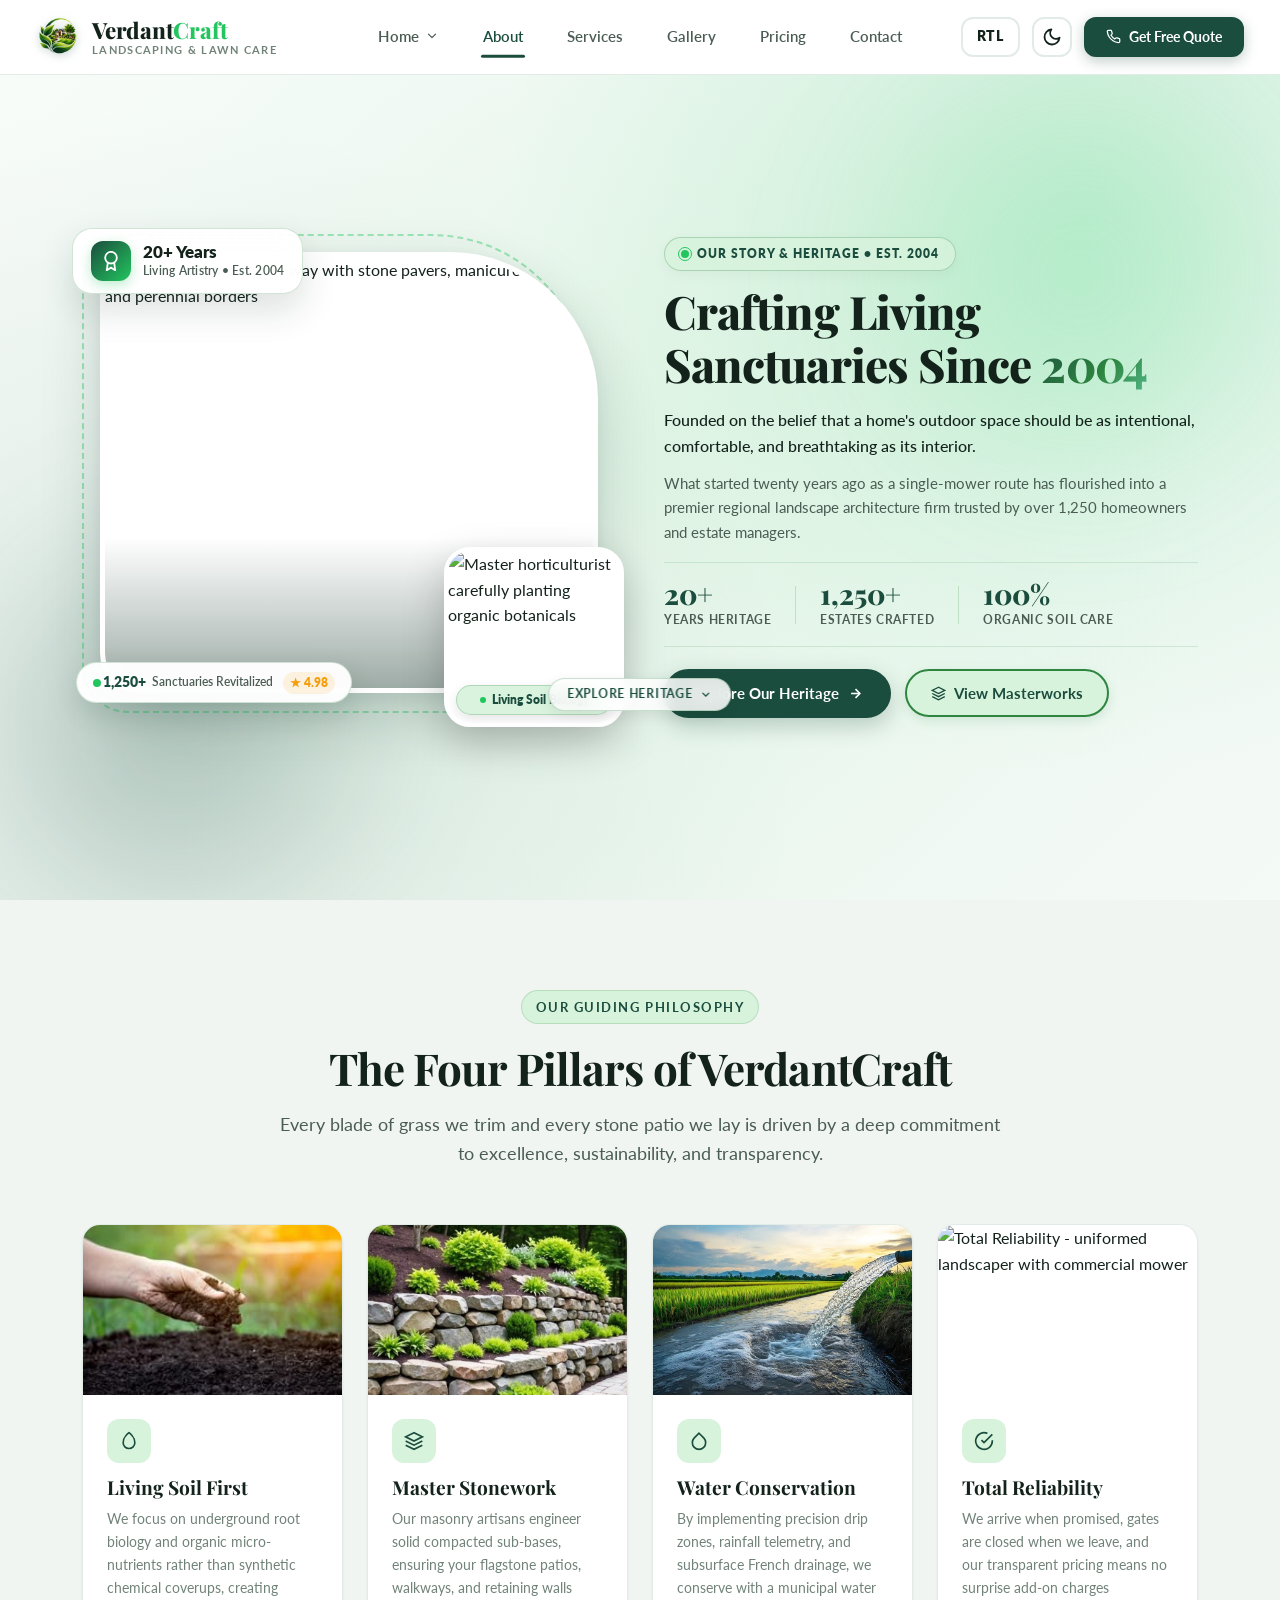
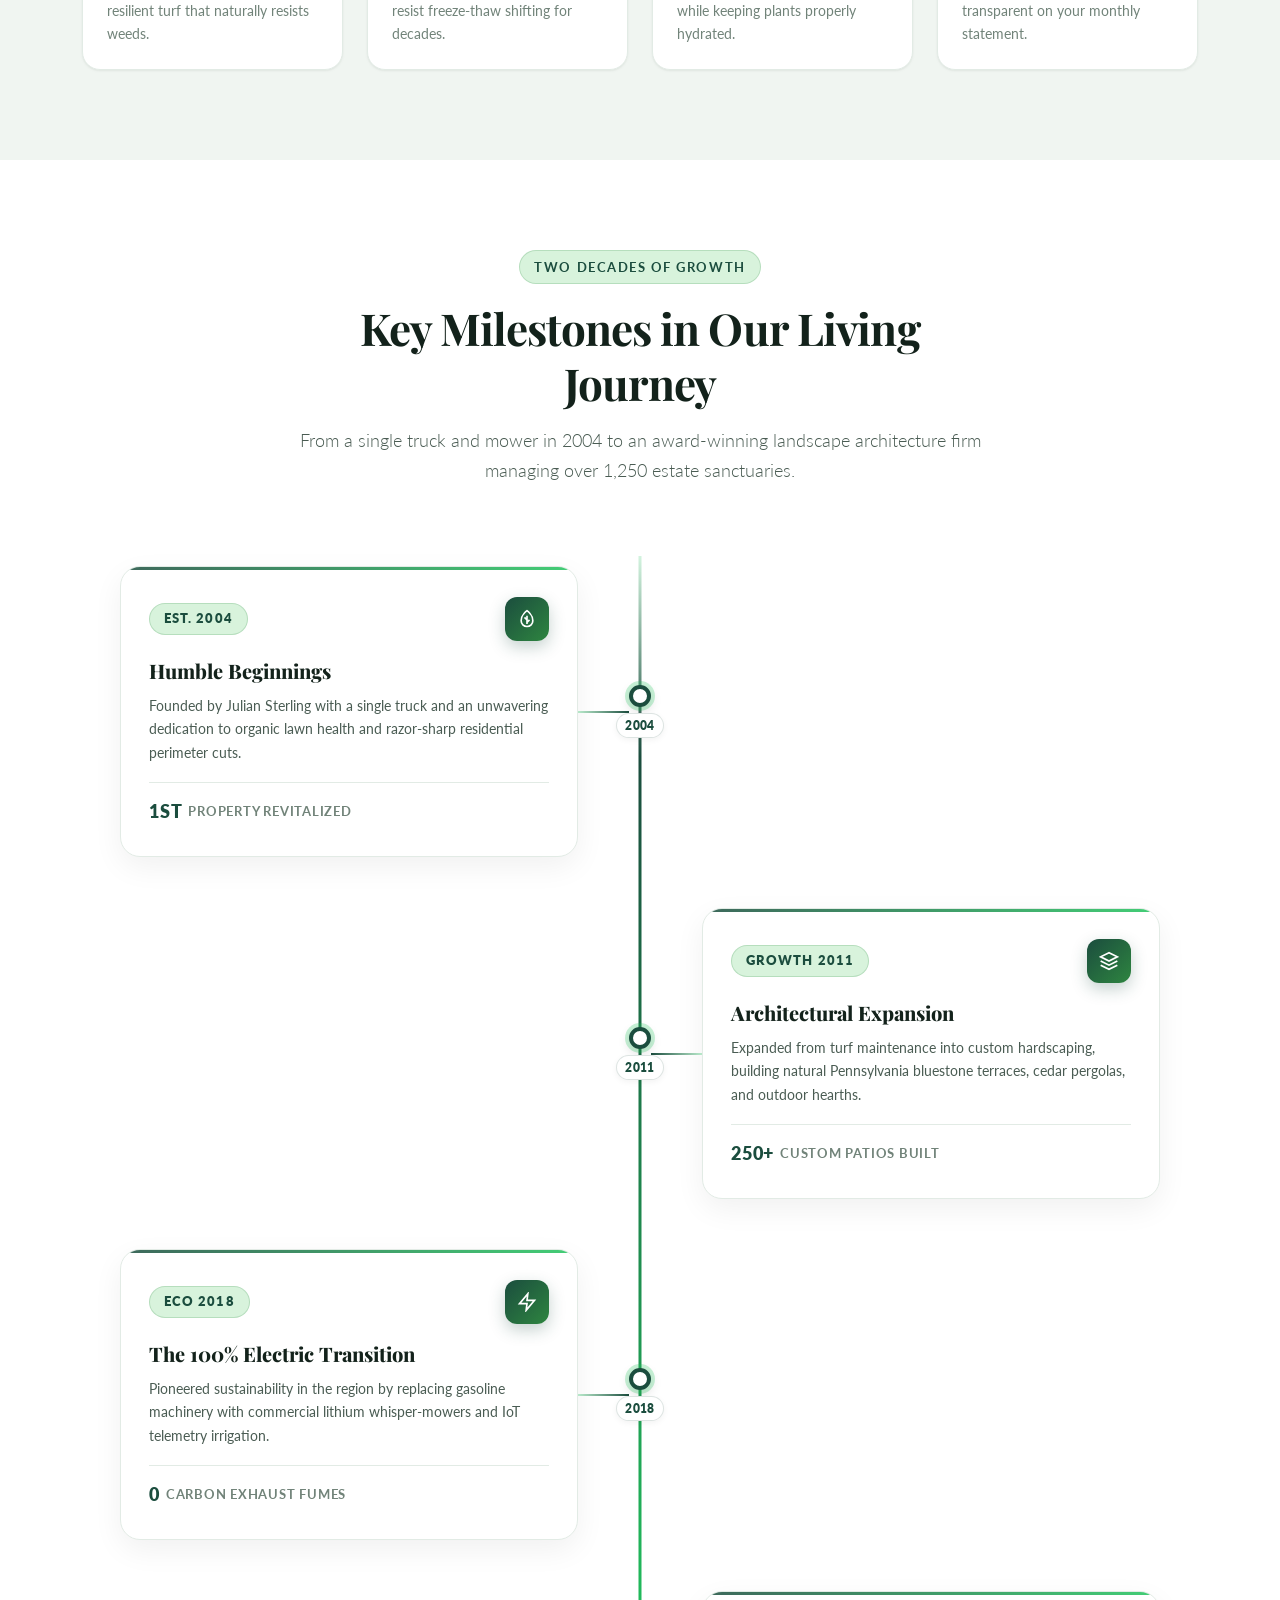
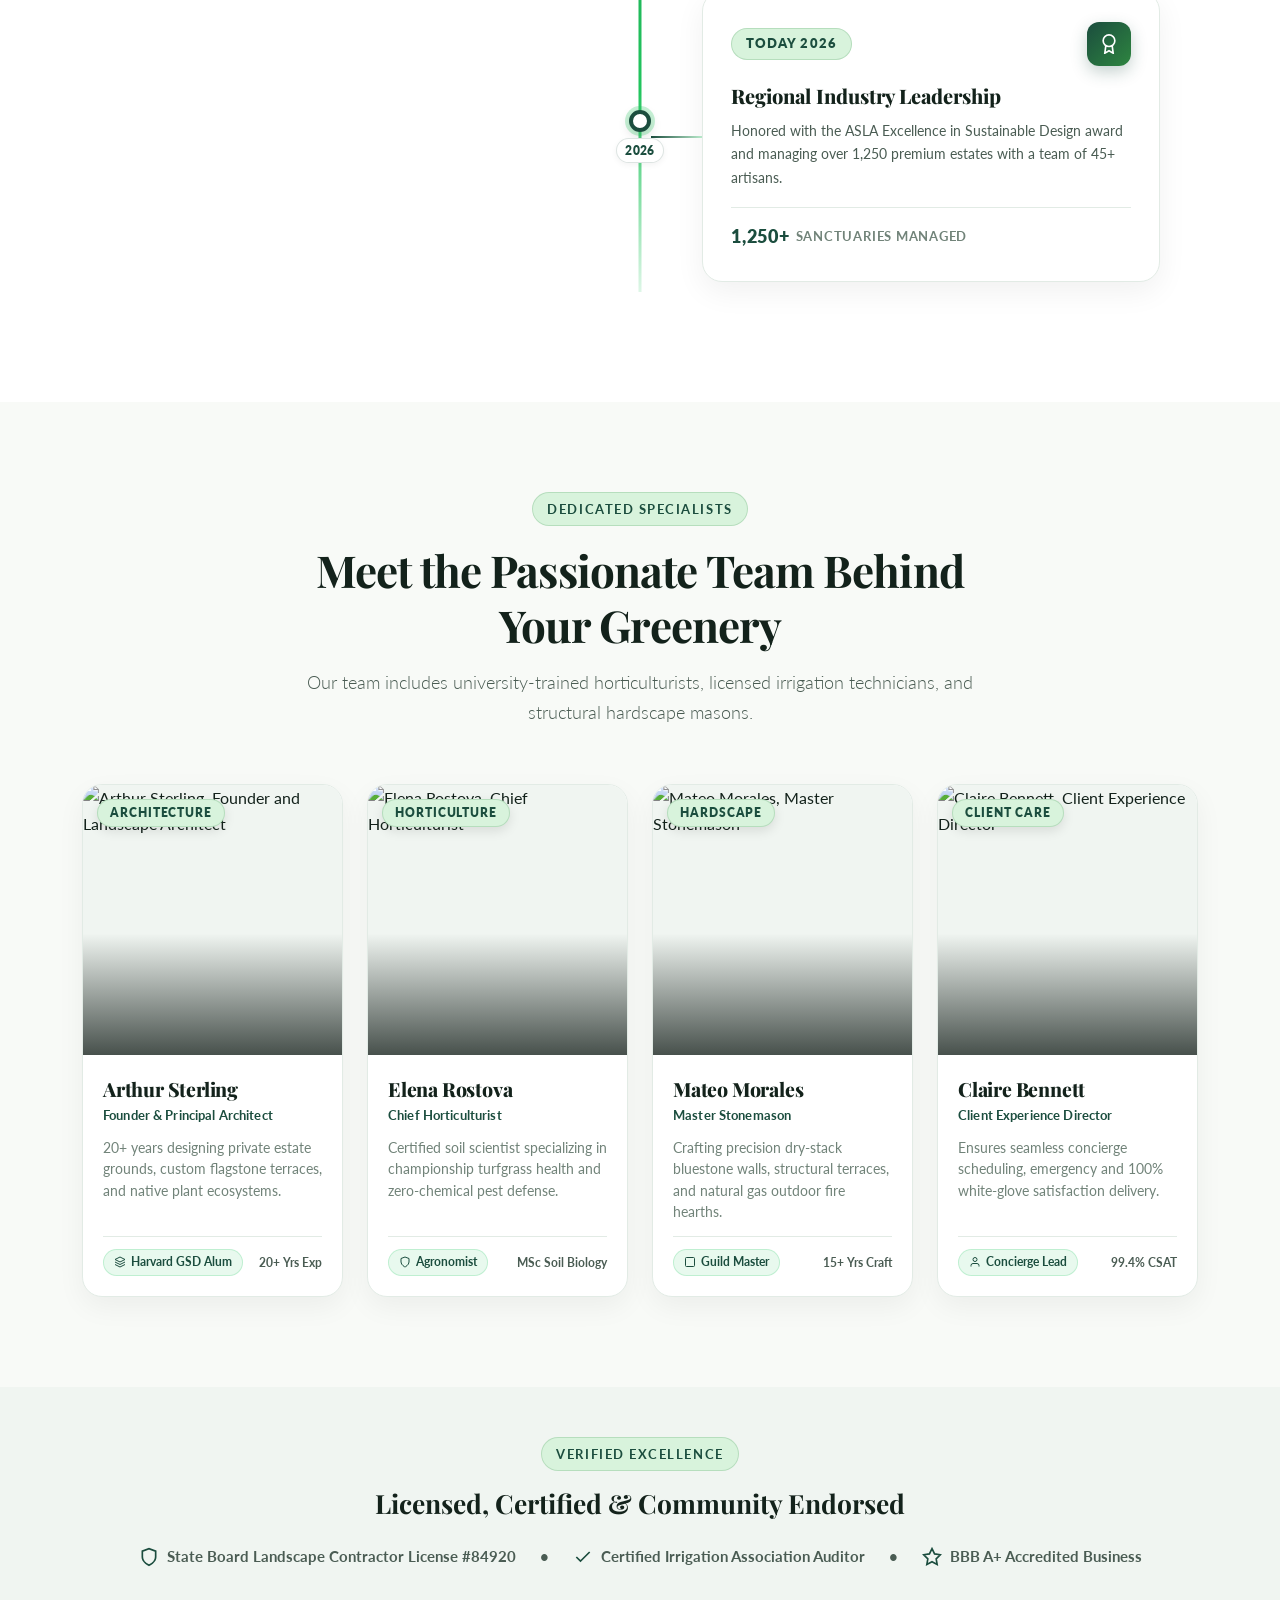
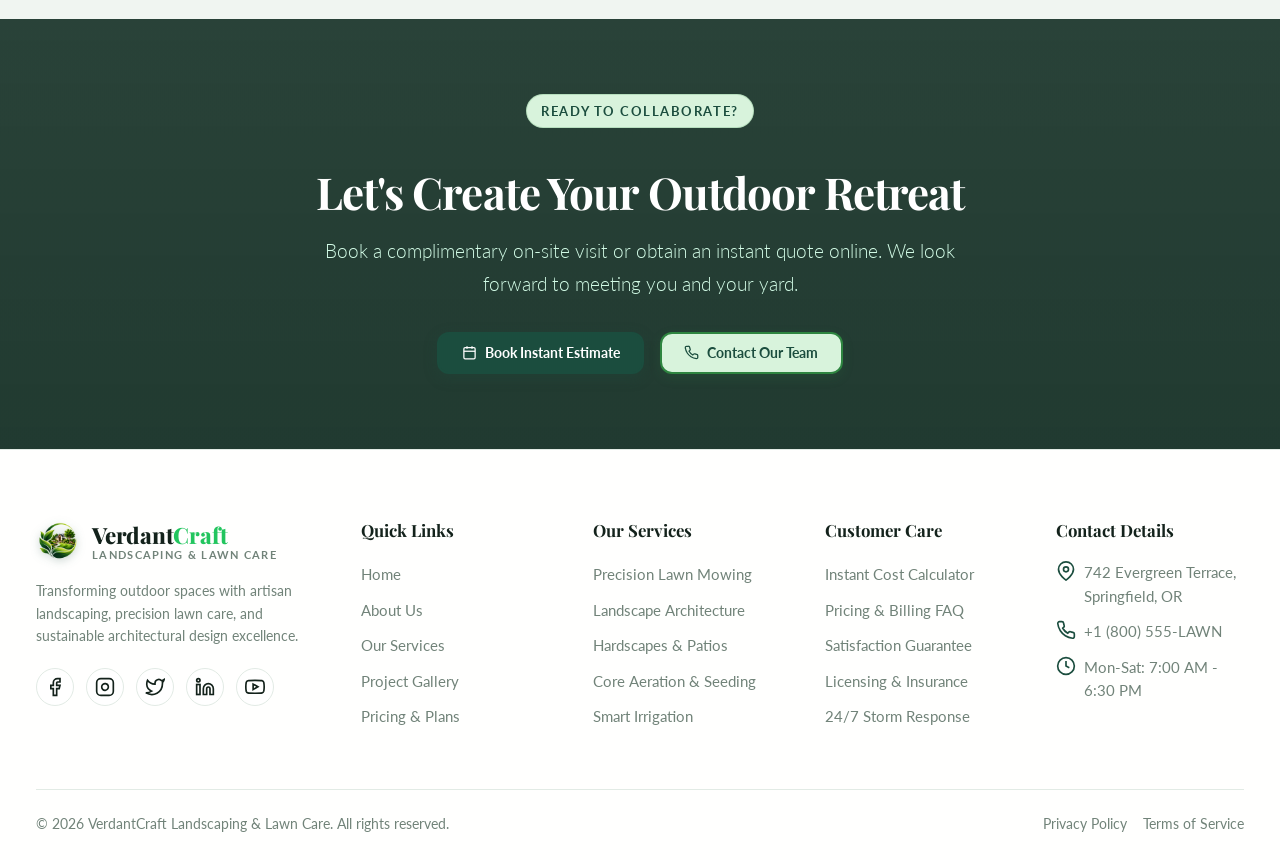
==== about.html @ 6d6b223c "Initial Garden Landscaping & Lawn Care Service website" ====
﻿<!doctype html>
<html lang="en" dir="ltr" data-theme="light">
<head>
  <meta charset="utf-8">
  <meta name="viewport" content="width=device-width, initial-scale=1">
  <title>About Us | VerdantCraft Landscaping &amp; Lawn Care</title>
  <meta name="description" content="Discover the story, certified horticulturists, eco-friendly philosophy, and craftsmanship behind VerdantCraft Landscaping & Lawn Care.">
  <meta name="color-scheme" content="light dark">

  <link rel="icon" href="favicon.ico" sizes="any">
  <link rel="icon" href="favicon.svg" type="image/svg+xml">
  <link rel="icon" type="image/png" sizes="16x16" href="favicon-16x16.png">
  <link rel="icon" type="image/png" sizes="32x32" href="favicon-32x32.png">
  <link rel="icon" type="image/png" sizes="48x48" href="favicon-48x48.png">
  <link rel="apple-touch-icon" href="apple-touch-icon.png">

  <link rel="preconnect" href="https://fonts.googleapis.com">
  <link rel="preconnect" href="https://fonts.gstatic.com" crossorigin>
  <link href="https://fonts.googleapis.com/css2?family=Lato:ital,wght@0,300;0,400;0,700;0,900;1,300;1,400;1,700&family=Playfair+Display:ital,wght@0,500;0,600;0,700;0,800;1,400;1,600&display=swap" rel="stylesheet">

  <link rel="stylesheet" href="bootstrap.min.css">
  <link rel="stylesheet" href="theme.css">
  <link rel="stylesheet" href="style.css">
  <link rel="stylesheet" href="about.css">
  <link rel="stylesheet" href="responsive.css">
  <link rel="stylesheet" href="animations.css">

  <script src="config.js"></script>
  <script src="theme.js"></script>
  <script src="validation.js" defer></script>
  <script src="main.js" defer></script>
</head>
<body data-page="about.html">
  <a class="skip-link" href="#main">Skip to main content</a>

  <header class="site-header">
    <div class="container header-row">
      <a class="brand" href="index.html" aria-label="VerdantCraft Home">
        <div class="brand-logo-badge">
          <img src="logo-light.png" alt="VerdantCraft Logo" class="brand-logo-img theme-logo-light">
          <img src="logo-dark.png" alt="VerdantCraft Logo" class="brand-logo-img theme-logo-dark">
        </div>
        <div>
          <span class="brand-name">Verdant<span>Craft</span></span>
          <span class="brand-sub">LANDSCAPING &amp; LAWN CARE</span>
        </div>
      </a>

      <nav class="site-nav" id="main-nav" aria-label="Main Navigation">
        <div class="nav-item-dropdown">
          <a href="index.html" class="nav-link nav-dropdown-toggle" aria-haspopup="true" aria-expanded="false">
            <span>Home</span>
            <svg class="dropdown-chevron" viewBox="0 0 24 24" fill="none" stroke="currentColor" stroke-width="2.2" stroke-linecap="round" stroke-linejoin="round" aria-hidden="true"><polyline points="6 9 12 15 18 9"/></svg>
          </a>
          <div class="dropdown-menu-custom" role="menu">
            <a href="index.html" class="dropdown-item-custom" role="menuitem">
              <span class="dropdown-item-title">Home 1</span>
              <span class="dropdown-item-desc">Living Sanctuary (Residential)</span>
            </a>
            <a href="index-2.html" class="dropdown-item-custom" role="menuitem">
              <span class="dropdown-item-title">Home 2</span>
              <span class="dropdown-item-desc">Architectural Estates &amp; Commercial</span>
            </a>
          </div>
        </div>
        <a href="about.html" class="nav-link active">About</a>
        <a href="services.html" class="nav-link">Services</a>
        <a href="gallery.html" class="nav-link">Gallery</a>
        <a href="pricing.html" class="nav-link">Pricing</a>
        <a href="contact.html" class="nav-link">Contact</a>
      </nav>

      <div class="header-actions">
        <button type="button" class="dir-btn direction-control" title="Click to change to RTL" aria-label="Toggle text direction">
          <span class="dir-text">RTL</span>
        </button>

        <button type="button" class="icon-btn theme-control" title="Switch theme" aria-label="Toggle dark mode">
          <svg class="nav-icon" viewBox="0 0 24 24" fill="none" stroke="currentColor" stroke-width="1.8">
            <circle cx="12" cy="12" r="4"/>
          </svg>
        </button>

        <a href="contact.html#contact-form-section" class="btn btn-primary d-none d-sm-inline-flex">
          <svg class="icon" viewBox="0 0 24 24" fill="none" stroke="currentColor" stroke-width="2"><path d="M22 16.92v3a2 2 0 0 1-2.18 2 19.79 19.79 0 0 1-8.63-3.07 19.5 19.5 0 0 1-6-6 19.79 19.79 0 0 1-3.07-8.67A2 2 0 0 1 4.11 2h3a2 2 0 0 1 2 1.72 12.84 12.84 0 0 0 .7 2.81 2 2 0 0 1-.45 2.11L8.09 9.91a16 16 0 0 0 6 6l1.27-1.27a2 2 0 0 1 2.11-.45 12.84 12.84 0 0 0 2.81.7A2 2 0 0 1 22 16.92z"/></svg>
          <span>Get Free Quote</span>
        </a>

        <button type="button" class="menu-toggle" aria-label="Toggle navigation menu" aria-expanded="false">
          <svg class="nav-icon" viewBox="0 0 24 24" fill="none" stroke="currentColor" stroke-width="2.8" stroke-linecap="round"><line x1="3" y1="12" x2="21" y2="12"/><line x1="3" y1="6" x2="21" y2="6"/><line x1="3" y1="18" x2="21" y2="18"/></svg>
        </button>
      </div>
    </div>
  </header>

  <main id="main">

    <section class="about-hero" aria-label="About VerdantCraft Heritage">

      <div class="about-hero-glow-1"></div>
      <div class="about-hero-glow-2"></div>

      <div class="container position-relative">
        <div class="row align-items-center g-5">

          <div class="col-lg-6" data-reveal="left">
            <div class="about-hero-visual">

              <div class="about-hero-backdrop"></div>

              <div class="about-hero-main-frame">
                <img src="https://images.unsplash.com/photo-1585320806297-9794b3e4eeae?auto=format&fit=crop&w=1200&q=85"
                     alt="Lush estate garden pathway with stone pavers, manicured hedges, and perennial borders"
                     class="about-hero-img-main"
                     loading="eager">
                <div class="about-hero-img-overlay"></div>
                <div class="about-hero-shimmer"></div>
              </div>

              <div class="about-hero-sub-frame floating-badge">
                <img src="https://images.unsplash.com/photo-1416879595882-3373a0480b5b?auto=format&fit=crop&w=600&q=85"
                     alt="Master horticulturist carefully planting organic botanicals"
                     class="about-hero-img-sub"
                     loading="lazy">
                <div class="about-hero-sub-tag">
                  <span class="sub-tag-pulse"></span>
                  <span>Living Soil Biology</span>
                </div>
              </div>

              <div class="about-hero-exp-card">
                <div class="exp-card-icon">
                  <svg class="icon" viewBox="0 0 24 24" fill="none" stroke="currentColor" stroke-width="2.2"><circle cx="12" cy="8" r="7"/><polyline points="8.21 13.89 7 23 12 20 17 23 15.79 13.88"/></svg>
                </div>
                <div class="exp-card-info">
                  <strong class="exp-card-title">20+ Years</strong>
                  <span class="exp-card-subtitle">Living Artistry &bull; Est. 2004</span>
                </div>
              </div>

              <div class="about-hero-stat-chip">
                <div class="pulse-indicator"></div>
                <div class="stat-chip-content">
                  <span class="stat-chip-bold">1,250+</span>
                  <span class="stat-chip-label">Sanctuaries Revitalized</span>
                </div>
                <span class="stat-chip-rating">&#9733; 4.98</span>
              </div>
            </div>
          </div>

          <div class="col-lg-6" data-reveal="right">
            <div class="about-hero-content">

              <div class="about-hero-eyebrow-pill">
                <span class="eyebrow-pulse-dot"></span>
                <span>Our Story &amp; Heritage &bull; Est. 2004</span>
              </div>

              <h1>Crafting Living Sanctuaries Since <span class="text-gradient">2004</span></h1>

              <p class="lead">
                Founded on the belief that a home's outdoor space should be as intentional, comfortable, and breathtaking as its interior.
              </p>

              <p class="about-hero-body-text">
                What started twenty years ago as a single-mower route has flourished into a premier regional landscape architecture firm trusted by over 1,250 homeowners and estate managers.
              </p>

              <div class="about-metrics-row">
                <div class="about-metric-item">
                  <span class="about-metric-number">20+</span>
                  <span class="about-metric-label">Years Heritage</span>
                </div>
                <div class="about-metric-divider"></div>
                <div class="about-metric-item">
                  <span class="about-metric-number">1,250+</span>
                  <span class="about-metric-label">Estates Crafted</span>
                </div>
                <div class="about-metric-divider"></div>
                <div class="about-metric-item">
                  <span class="about-metric-number">100%</span>
                  <span class="about-metric-label">Organic Soil Care</span>
                </div>
              </div>

              <div class="about-hero-actions">
                <a href="#our-philosophy" class="btn btn-primary btn-hero-explore">
                  <span>Explore Our Heritage</span>
                  <svg class="icon" viewBox="0 0 24 24" fill="none" stroke="currentColor" stroke-width="2.5"><line x1="5" y1="12" x2="19" y2="12"/><polyline points="12 5 19 12 12 19"/></svg>
                </a>
                <a href="gallery.html" class="btn btn-secondary btn-hero-portfolio">
                  <svg class="icon" viewBox="0 0 24 24" fill="none" stroke="currentColor" stroke-width="2.2"><polygon points="12 2 2 7 12 12 22 7 12 2"/><polyline points="2 17 12 22 22 17"/><polyline points="2 12 12 17 22 12"/></svg>
                  <span>View Masterworks</span>
                </a>
              </div>
            </div>
          </div>
        </div>

        <a href="#our-philosophy" class="about-hero-scroll-pill" aria-label="Scroll down to explore VerdantCraft Guiding Philosophy">
          <span>Explore Heritage</span>
          <svg class="scroll-arrow-icon" viewBox="0 0 24 24" fill="none" stroke="currentColor" stroke-width="2.5"><polyline points="6 9 12 15 18 9"/></svg>
        </a>
      </div>
    </section>

    <section class="section section-muted" id="our-philosophy" aria-label="Our Core Principles">
      <div class="container">
        <div class="section-header" data-reveal>
          <span class="eyebrow">Our Guiding Philosophy</span>
          <h2>The Four Pillars of VerdantCraft</h2>
          <p>Every blade of grass we trim and every stone patio we lay is driven by a deep commitment to excellence, sustainability, and transparency.</p>
        </div>

        <div class="row g-4">
          <div class="col-md-6 col-lg-3" data-reveal>
            <div class="pillar-card">
              <div class="pillar-img-wrap">
                <img src="living-soil-first.jpg" alt="Living Soil First - hand holding rich organic garden soil and compost">
              </div>
              <div class="pillar-body">
                <div class="service-icon-wrap" style="margin-bottom:12px; width:44px; height:44px;">
                  <svg class="icon" viewBox="0 0 24 24" fill="none" stroke="currentColor" stroke-width="2"><path d="M12 2C12 2 5 7 5 14a7 7 0 0 0 14 0c0-7-7-12-7-12z"/></svg>
                </div>
                <h3 style="font-size:1.2rem; margin-bottom:8px;">Living Soil First</h3>
                <p style="font-size:0.9rem; margin:0; color:var(--text-muted);">We focus on underground root biology and organic micro-nutrients rather than synthetic chemical coverups, creating resilient turf that naturally resists weeds.</p>
              </div>
            </div>
          </div>

          <div class="col-md-6 col-lg-3" data-reveal>
            <div class="pillar-card">
              <div class="pillar-img-wrap">
                <img src="master-stonework-wall.jpg" alt="Master Stonework - artisan terraced stone retaining wall, stone paver pathway and lush plantings">
              </div>
              <div class="pillar-body">
                <div class="service-icon-wrap" style="margin-bottom:12px; width:44px; height:44px;">
                  <svg class="icon" viewBox="0 0 24 24" fill="none" stroke="currentColor" stroke-width="2"><polygon points="12 2 2 7 12 12 22 7 12 2"/><polyline points="2 17 12 22 22 17"/><polyline points="2 12 12 17 22 12"/></svg>
                </div>
                <h3 style="font-size:1.2rem; margin-bottom:8px;">Master Stonework</h3>
                <p style="font-size:0.9rem; margin:0; color:var(--text-muted);">Our masonry artisans engineer solid compacted sub-bases, ensuring your flagstone patios, walkways, and retaining walls resist freeze-thaw shifting for decades.</p>
              </div>
            </div>
          </div>

          <div class="col-md-6 col-lg-3" data-reveal>
            <div class="pillar-card">
              <div class="pillar-img-wrap">
                <img src="water-conservation.jpg" alt="Water Conservation - precision irrigation stream delivering clean water across landscape">
              </div>
              <div class="pillar-body">
                <div class="service-icon-wrap" style="margin-bottom:12px; width:44px; height:44px;">
                  <svg class="icon" viewBox="0 0 24 24" fill="none" stroke="currentColor" stroke-width="2"><path d="M12 2.69l5.66 5.66a8 8 0 1 1-11.31 0z"/></svg>
                </div>
                <h3 style="font-size:1.2rem; margin-bottom:8px;">Water Conservation</h3>
                <p style="font-size:0.9rem; margin:0; color:var(--text-muted);">By implementing precision drip zones, rainfall telemetry, and subsurface French drainage, we conserve with a municipal water while keeping plants properly hydrated.</p>
              </div>
            </div>
          </div>

          <div class="col-md-6 col-lg-3" data-reveal>
            <div class="pillar-card">
              <div class="pillar-img-wrap">
                <img src="https://images.unsplash.com/photo-1522071820081-009f0129c71c?auto=format&fit=crop&w=600&q=80" alt="Total Reliability - uniformed landscaper with commercial mower">
              </div>
              <div class="pillar-body">
                <div class="service-icon-wrap" style="margin-bottom:12px; width:44px; height:44px;">
                  <svg class="icon" viewBox="0 0 24 24" fill="none" stroke="currentColor" stroke-width="2"><path d="M22 11.08V12a10 10 0 1 1-5.93-9.14"/><polyline points="22 4 12 14.01 9 11.01"/></svg>
                </div>
                <h3 style="font-size:1.2rem; margin-bottom:8px;">Total Reliability</h3>
                <p style="font-size:0.9rem; margin:0; color:var(--text-muted);">We arrive when promised, gates are closed when we leave, and our transparent pricing means no surprise add-on charges transparent on your monthly statement.</p>
              </div>
            </div>
          </div>
        </div>
      </div>
    </section>

    <section class="section section-timeline" aria-label="Our Milestones and Evolution">
      <div class="container">
        <div class="section-header text-center" data-reveal>
          <span class="eyebrow">Two Decades of Growth</span>
          <h2>Key Milestones in Our Living Journey</h2>
          <p class="lead">From a single truck and mower in 2004 to an award-winning landscape architecture firm managing over 1,250 estate sanctuaries.</p>
        </div>

        <div class="timeline-vertical-wrap">

          <div class="timeline-spine-line"></div>

          <div class="timeline-row timeline-row-left">
            <div class="timeline-card-wrap" data-reveal="left">
              <div class="timeline-vertical-card">
                <div class="timeline-card-top">
                  <span class="timeline-year-tag">EST. 2004</span>
                  <div class="timeline-icon-box">
                    <svg class="icon" viewBox="0 0 24 24" fill="none" stroke="currentColor" stroke-width="2"><path d="M12 2C12 2 5 7 5 14a7 7 0 0 0 14 0c0-7-7-12-7-12z"/><path d="M12 8v10M12 13l-3-3M12 16l3-3"/></svg>
                  </div>
                </div>
                <h3 class="timeline-card-title">Humble Beginnings</h3>
                <p class="timeline-card-desc">Founded by Julian Sterling with a single truck and an unwavering dedication to organic lawn health and razor-sharp residential perimeter cuts.</p>
                <div class="timeline-card-stat">
                  <span>1st</span> Property Revitalized
                </div>
              </div>
            </div>

            <div class="timeline-node" data-reveal>
              <div class="timeline-node-dot"></div>
              <span class="timeline-node-year">2004</span>
            </div>
            <div class="timeline-spacer"></div>
          </div>

          <div class="timeline-row timeline-row-right">
            <div class="timeline-spacer"></div>

            <div class="timeline-node" data-reveal>
              <div class="timeline-node-dot"></div>
              <span class="timeline-node-year">2011</span>
            </div>
            <div class="timeline-card-wrap" data-reveal="right">
              <div class="timeline-vertical-card">
                <div class="timeline-card-top">
                  <span class="timeline-year-tag">GROWTH 2011</span>
                  <div class="timeline-icon-box">
                    <svg class="icon" viewBox="0 0 24 24" fill="none" stroke="currentColor" stroke-width="2"><polygon points="12 2 2 7 12 12 22 7 12 2"/><polyline points="2 17 12 22 22 17"/><polyline points="2 12 12 17 22 12"/></svg>
                  </div>
                </div>
                <h3 class="timeline-card-title">Architectural Expansion</h3>
                <p class="timeline-card-desc">Expanded from turf maintenance into custom hardscaping, building natural Pennsylvania bluestone terraces, cedar pergolas, and outdoor hearths.</p>
                <div class="timeline-card-stat">
                  <span>250+</span> Custom Patios Built
                </div>
              </div>
            </div>
          </div>

          <div class="timeline-row timeline-row-left">
            <div class="timeline-card-wrap" data-reveal="left">
              <div class="timeline-vertical-card">
                <div class="timeline-card-top">
                  <span class="timeline-year-tag">ECO 2018</span>
                  <div class="timeline-icon-box">
                    <svg class="icon" viewBox="0 0 24 24" fill="none" stroke="currentColor" stroke-width="2"><path d="M13 2L3 14h9l-1 8 10-12h-9l1-8z"/></svg>
                  </div>
                </div>
                <h3 class="timeline-card-title">The 100% Electric Transition</h3>
                <p class="timeline-card-desc">Pioneered sustainability in the region by replacing gasoline machinery with commercial lithium whisper-mowers and IoT telemetry irrigation.</p>
                <div class="timeline-card-stat">
                  <span>0</span> Carbon Exhaust Fumes
                </div>
              </div>
            </div>

            <div class="timeline-node" data-reveal>
              <div class="timeline-node-dot"></div>
              <span class="timeline-node-year">2018</span>
            </div>
            <div class="timeline-spacer"></div>
          </div>

          <div class="timeline-row timeline-row-right">
            <div class="timeline-spacer"></div>

            <div class="timeline-node" data-reveal>
              <div class="timeline-node-dot"></div>
              <span class="timeline-node-year">2026</span>
            </div>
            <div class="timeline-card-wrap" data-reveal="right">
              <div class="timeline-vertical-card">
                <div class="timeline-card-top">
                  <span class="timeline-year-tag">TODAY 2026</span>
                  <div class="timeline-icon-box">
                    <svg class="icon" viewBox="0 0 24 24" fill="none" stroke="currentColor" stroke-width="2"><circle cx="12" cy="8" r="7"/><polyline points="8.21 13.89 7 23 12 20 17 23 15.79 13.88"/></svg>
                  </div>
                </div>
                <h3 class="timeline-card-title">Regional Industry Leadership</h3>
                <p class="timeline-card-desc">Honored with the ASLA Excellence in Sustainable Design award and managing over 1,250 premium estates with a team of 45+ artisans.</p>
                <div class="timeline-card-stat">
                  <span>1,250+</span> Sanctuaries Managed
                </div>
              </div>
            </div>
          </div>
        </div>
      </div>
    </section>

    <section class="section" aria-label="Our Horticultural Experts">
      <div class="container">
        <div class="section-header text-center" data-reveal>
          <span class="eyebrow">Dedicated Specialists</span>
          <h2>Meet the Passionate Team Behind Your Greenery</h2>
          <p class="lead">Our team includes university-trained horticulturists, licensed irrigation technicians, and structural hardscape masons.</p>
        </div>

        <div class="team-grid-modern">

          <div class="team-card-modern" data-reveal>
            <div class="team-portrait-frame">
              <span class="team-dept-badge">Architecture</span>
              <img src="https://images.unsplash.com/photo-1560250097-0b93528c311a?auto=format&fit=crop&w=600&q=80" alt="Arthur Sterling, Founder and Landscape Architect" class="team-portrait-img" loading="lazy">
              <div class="team-portrait-overlay"></div>
              <div class="team-social-bar">
                <a href="#" class="team-social-link" aria-label="LinkedIn Profile">
                  <svg viewBox="0 0 24 24" fill="currentColor"><path d="M19 3a2 2 0 0 1 2 2v14a2 2 0 0 1-2 2H5a2 2 0 0 1-2-2V5a2 2 0 0 1 2-2h14m-.5 15.5v-5.3a3.26 3.26 0 0 0-3.26-3.26c-.85 0-1.84.52-2.28 1.3v-1.11h-2.79v8.37h2.79v-4.93c0-.77.62-1.4 1.39-1.4a1.4 1.4 0 0 1 1.4 1.4v4.93h2.75M6.46 10.9v8.37H9.2V10.9H6.46M7.83 6.45a1.6 1.6 0 0 0-1.6 1.6 1.6 1.6 0 0 0 1.6 1.6 1.6 1.6 0 0 0 1.6-1.6 1.6 1.6 0 0 0-1.6-1.6z"/></svg>
                </a>
                <a href="#" class="team-social-link" aria-label="Email Arthur">
                  <svg viewBox="0 0 24 24" fill="none" stroke="currentColor" stroke-width="2"><path d="M4 4h16c1.1 0 2 .9 2 2v12c0 1.1-.9 2-2 2H4c-1.1 0-2-.9-2-2V6c0-1.1.9-2 2-2z"/><polyline points="22,6 12,13 2,6"/></svg>
                </a>
              </div>
            </div>
            <div class="team-content-body">
              <div>
                <h3 class="team-member-name">Arthur Sterling</h3>
                <div class="team-member-role">Founder &amp; Principal Architect</div>
                <p class="team-member-bio">20+ years designing private estate grounds, custom flagstone terraces, and native plant ecosystems.</p>
              </div>
              <div class="team-member-meta">
                <span class="team-credential-chip">
                  <svg viewBox="0 0 24 24" fill="none" stroke="currentColor" stroke-width="2" style="width:12px;height:12px;"><path d="M12 2L2 7l10 5 10-5-10-5zM2 17l10 5 10-5M2 12l10 5 10-5"/></svg>
                  Harvard GSD Alum
                </span>
                <span>20+ Yrs Exp</span>
              </div>
            </div>
          </div>

          <div class="team-card-modern" data-reveal>
            <div class="team-portrait-frame">
              <span class="team-dept-badge">Horticulture</span>
              <img src="https://images.unsplash.com/photo-1573496359142-b8d87734a5a2?auto=format&fit=crop&w=600&q=80" alt="Elena Rostova, Chief Horticulturist" class="team-portrait-img" loading="lazy">
              <div class="team-portrait-overlay"></div>
              <div class="team-social-bar">
                <a href="#" class="team-social-link" aria-label="LinkedIn Profile">
                  <svg viewBox="0 0 24 24" fill="currentColor"><path d="M19 3a2 2 0 0 1 2 2v14a2 2 0 0 1-2 2H5a2 2 0 0 1-2-2V5a2 2 0 0 1 2-2h14m-.5 15.5v-5.3a3.26 3.26 0 0 0-3.26-3.26c-.85 0-1.84.52-2.28 1.3v-1.11h-2.79v8.37h2.79v-4.93c0-.77.62-1.4 1.39-1.4a1.4 1.4 0 0 1 1.4 1.4v4.93h2.75M6.46 10.9v8.37H9.2V10.9H6.46M7.83 6.45a1.6 1.6 0 0 0-1.6 1.6 1.6 1.6 0 0 0 1.6 1.6 1.6 1.6 0 0 0 1.6-1.6 1.6 1.6 0 0 0-1.6-1.6z"/></svg>
                </a>
                <a href="#" class="team-social-link" aria-label="Email Elena">
                  <svg viewBox="0 0 24 24" fill="none" stroke="currentColor" stroke-width="2"><path d="M4 4h16c1.1 0 2 .9 2 2v12c0 1.1-.9 2-2 2H4c-1.1 0-2-.9-2-2V6c0-1.1.9-2 2-2z"/><polyline points="22,6 12,13 2,6"/></svg>
                </a>
              </div>
            </div>
            <div class="team-content-body">
              <div>
                <h3 class="team-member-name">Elena Rostova</h3>
                <div class="team-member-role">Chief Horticulturist</div>
                <p class="team-member-bio">Certified soil scientist specializing in championship turfgrass health and zero-chemical pest defense.</p>
              </div>
              <div class="team-member-meta">
                <span class="team-credential-chip">
                  <svg viewBox="0 0 24 24" fill="none" stroke="currentColor" stroke-width="2" style="width:12px;height:12px;"><path d="M12 22s8-4 8-10V5l-8-3-8 3v7c0 6 8 10 8 10z"/></svg>
                   Agronomist
                </span>
                <span>MSc Soil Biology</span>
              </div>
            </div>
          </div>

          <div class="team-card-modern" data-reveal>
            <div class="team-portrait-frame">
              <span class="team-dept-badge">Hardscape</span>
              <img src="https://images.unsplash.com/photo-1519085360753-af0119f7cbe7?auto=format&fit=crop&w=600&q=80" alt="Mateo Morales, Master Stonemason" class="team-portrait-img" loading="lazy">
              <div class="team-portrait-overlay"></div>
              <div class="team-social-bar">
                <a href="#" class="team-social-link" aria-label="LinkedIn Profile">
                  <svg viewBox="0 0 24 24" fill="currentColor"><path d="M19 3a2 2 0 0 1 2 2v14a2 2 0 0 1-2 2H5a2 2 0 0 1-2-2V5a2 2 0 0 1 2-2h14m-.5 15.5v-5.3a3.26 3.26 0 0 0-3.26-3.26c-.85 0-1.84.52-2.28 1.3v-1.11h-2.79v8.37h2.79v-4.93c0-.77.62-1.4 1.39-1.4a1.4 1.4 0 0 1 1.4 1.4v4.93h2.75M6.46 10.9v8.37H9.2V10.9H6.46M7.83 6.45a1.6 1.6 0 0 0-1.6 1.6 1.6 1.6 0 0 0 1.6 1.6 1.6 1.6 0 0 0 1.6-1.6 1.6 1.6 0 0 0-1.6-1.6z"/></svg>
                </a>
                <a href="#" class="team-social-link" aria-label="Email Mateo">
                  <svg viewBox="0 0 24 24" fill="none" stroke="currentColor" stroke-width="2"><path d="M4 4h16c1.1 0 2 .9 2 2v12c0 1.1-.9 2-2 2H4c-1.1 0-2-.9-2-2V6c0-1.1.9-2 2-2z"/><polyline points="22,6 12,13 2,6"/></svg>
                </a>
              </div>
            </div>
            <div class="team-content-body">
              <div>
                <h3 class="team-member-name">Mateo Morales</h3>
                <div class="team-member-role">Master Stonemason</div>
                <p class="team-member-bio">Crafting precision dry-stack bluestone walls, structural terraces, and natural gas outdoor fire hearths.</p>
              </div>
              <div class="team-member-meta">
                <span class="team-credential-chip">
                  <svg viewBox="0 0 24 24" fill="none" stroke="currentColor" stroke-width="2" style="width:12px;height:12px;"><rect x="3" y="3" width="18" height="18" rx="2" ry="2"/></svg>
                  Guild Master
                </span>
                <span>15+ Yrs Craft</span>
              </div>
            </div>
          </div>

          <div class="team-card-modern" data-reveal>
            <div class="team-portrait-frame">
              <span class="team-dept-badge">Client Care</span>
              <img src="https://images.unsplash.com/photo-1580489944761-15a19d654956?auto=format&fit=crop&w=600&q=80" alt="Claire Bennett, Client Experience Director" class="team-portrait-img" loading="lazy">
              <div class="team-portrait-overlay"></div>
              <div class="team-social-bar">
                <a href="#" class="team-social-link" aria-label="LinkedIn Profile">
                  <svg viewBox="0 0 24 24" fill="currentColor"><path d="M19 3a2 2 0 0 1 2 2v14a2 2 0 0 1-2 2H5a2 2 0 0 1-2-2V5a2 2 0 0 1 2-2h14m-.5 15.5v-5.3a3.26 3.26 0 0 0-3.26-3.26c-.85 0-1.84.52-2.28 1.3v-1.11h-2.79v8.37h2.79v-4.93c0-.77.62-1.4 1.39-1.4a1.4 1.4 0 0 1 1.4 1.4v4.93h2.75M6.46 10.9v8.37H9.2V10.9H6.46M7.83 6.45a1.6 1.6 0 0 0-1.6 1.6 1.6 1.6 0 0 0 1.6 1.6 1.6 1.6 0 0 0 1.6-1.6 1.6 1.6 0 0 0-1.6-1.6z"/></svg>
                </a>
                <a href="#" class="team-social-link" aria-label="Email Claire">
                  <svg viewBox="0 0 24 24" fill="none" stroke="currentColor" stroke-width="2"><path d="M4 4h16c1.1 0 2 .9 2 2v12c0 1.1-.9 2-2 2H4c-1.1 0-2-.9-2-2V6c0-1.1.9-2 2-2z"/><polyline points="22,6 12,13 2,6"/></svg>
                </a>
              </div>
            </div>
            <div class="team-content-body">
              <div>
                <h3 class="team-member-name">Claire Bennett</h3>
                <div class="team-member-role">Client Experience Director</div>
                <p class="team-member-bio">Ensures seamless concierge scheduling, emergency and 100% white-glove satisfaction delivery.</p>
              </div>
              <div class="team-member-meta">
                <span class="team-credential-chip">
                  <svg viewBox="0 0 24 24" fill="none" stroke="currentColor" stroke-width="2" style="width:12px;height:12px;"><path d="M20 21v-2a4 4 0 0 0-4-4H8a4 4 0 0 0-4 4v2"/><circle cx="12" cy="7" r="4"/></svg>
                  Concierge Lead
                </span>
                <span>99.4% CSAT</span>
              </div>
            </div>
          </div>
        </div>
      </div>
    </section>

    <section class="section section-muted" style="padding: 50px 0;">
      <div class="container text-center" data-reveal>
        <span class="eyebrow" style="margin-bottom:16px;">Verified Excellence</span>
        <h3 style="margin-bottom:24px;">Licensed, Certified &amp; Community Endorsed</h3>
        <div class="trust-points-bar d-flex justify-content-center align-items-center flex-wrap gap-4 text-muted" style="font-size:0.95rem; font-weight:700;">
          <div class="d-flex align-items-center gap-2">
            <svg class="icon text-primary" viewBox="0 0 24 24" fill="none" stroke="currentColor" stroke-width="2"><path d="M12 22s8-4 8-10V5l-8-3-8 3v7c0 6 8 10 8 10z"/></svg>
            <span>State Board Landscape Contractor License #84920</span>
          </div>
          <span>&bull;</span>
          <div class="d-flex align-items-center gap-2">
            <svg class="icon text-primary" viewBox="0 0 24 24" fill="none" stroke="currentColor" stroke-width="2"><polyline points="20 6 9 17 4 12"/></svg>
            <span>Certified Irrigation Association Auditor</span>
          </div>
          <span>&bull;</span>
          <div class="d-flex align-items-center gap-2">
            <svg class="icon text-primary" viewBox="0 0 24 24" fill="none" stroke="currentColor" stroke-width="2"><path d="M12 2l3.09 6.26L22 9.27l-5 4.87 1.18 6.88L12 17.77l-6.18 3.25L7 14.14 2 9.27l6.91-1.01L12 2z"/></svg>
            <span>BBB A+ Accredited Business</span>
          </div>
        </div>
      </div>
    </section>

    <section class="section" style="background-image: linear-gradient(rgba(19, 46, 36, 0.90), rgba(19, 46, 36, 0.94)), url('https://images.unsplash.com/photo-1448375240586-882707db888b?auto=format&fit=crop&w=1600&q=80'); background-size: cover; background-position: center; color:#ffffff; padding: 75px 0;">
      <div class="container text-center" data-reveal>
        <span class="eyebrow" style="background: rgba(255,255,255,0.15); color: #86efac;">Ready to collaborate?</span>
        <h2 style="color:#ffffff; margin: 20px 0 16px;">Let's Create Your Outdoor Retreat</h2>
        <p class="lead" style="color: #d1fae5; max-width:650px; margin: 0 auto 32px;">
          Book a complimentary on-site visit or obtain an instant quote online. We look forward to meeting you and your yard.
        </p>
        <div class="d-flex justify-content-center flex-wrap gap-3">
          <a href="book-now.html" class="btn btn-primary btn-lg">
            <svg class="icon" viewBox="0 0 24 24" fill="none" stroke="currentColor" stroke-width="2"><rect x="3" y="4" width="18" height="18" rx="2" ry="2"/><line x1="16" y1="2" x2="16" y2="6"/><line x1="8" y1="2" x2="8" y2="6"/><line x1="3" y1="10" x2="21" y2="10"/></svg>
            <span>Book Instant Estimate</span>
          </a>
          <a href="contact.html" class="btn btn-secondary btn-lg">
            <svg class="icon" viewBox="0 0 24 24" fill="none" stroke="currentColor" stroke-width="2"><path d="M22 16.92v3a2 2 0 0 1-2.18 2 19.79 19.79 0 0 1-8.63-3.07 19.5 19.5 0 0 1-6-6 19.79 19.79 0 0 1-3.07-8.67A2 2 0 0 1 4.11 2h3a2 2 0 0 1 2 1.72 12.84 12.84 0 0 0 .7 2.81 2 2 0 0 1-.45 2.11L8.09 9.91a16 16 0 0 0 6 6l1.27-1.27a2 2 0 0 1 2.11-.45 12.84 12.84 0 0 0 2.81.7A2 2 0 0 1 22 16.92z"/></svg>
            <span>Contact Our Team</span>
          </a>
        </div>
      </div>
    </section>
  </main>

  <footer class="site-footer">
    <div class="container">
      <div class="footer-grid">
        <div class="footer-about">
          <a class="brand" href="index.html" style="margin-bottom: 16px;" aria-label="VerdantCraft Home">
            <div class="brand-logo-badge">
              <img src="logo-light.png" alt="VerdantCraft Logo" class="brand-logo-img theme-logo-light">
              <img src="logo-dark.png" alt="VerdantCraft Logo" class="brand-logo-img theme-logo-dark">
            </div>
            <div>
              <span class="brand-name">Verdant<span>Craft</span></span>
              <span class="brand-sub">LANDSCAPING &amp; LAWN CARE</span>
            </div>
          </a>
          <p>Transforming outdoor spaces with artisan landscaping, precision lawn care, and sustainable architectural design excellence.</p>
          <div style="margin: 16px 0;">
          </div>
           <div class="footer-social-links">
            <a href="https://facebook.com" aria-label="Facebook"><svg class="icon" viewBox="0 0 24 24" fill="none" stroke="currentColor" stroke-width="2"><path d="M18 2h-3a5 5 0 0 0-5 5v3H7v4h3v8h4v-8h3l1-4h-4V7a1 1 0 0 1 1-1h3z"/></svg></a>
            <a href="https://instagram.com" aria-label="Instagram"><svg class="icon" viewBox="0 0 24 24" fill="none" stroke="currentColor" stroke-width="2"><rect x="2" y="2" width="20" height="20" rx="5" ry="5"/><path d="M16 11.37A4 4 0 1 1 12.63 8 4 4 0 0 1 16 11.37z"/><line x1="17.5" y1="6.5" x2="17.51" y2="6.5"/></svg></a>
            <a href="https://x.com" aria-label="X (Twitter)"><svg class="icon" viewBox="0 0 24 24" fill="none" stroke="currentColor" stroke-width="2"><path d="M23 3a10.9 10.9 0 0 1-3.14 1.53 4.48 4.48 0 0 0-7.86 3v1A10.66 10.66 0 0 1 3 4s-4 9 5 13a11.64 11.64 0 0 1-7 2c9 5 20 0 20-11.5a4.5 4.5 0 0 0-.08-.83A7.72 7.72 0 0 0 23 3z"/></svg></a>
            <a href="https://linkedin.com" aria-label="LinkedIn"><svg class="icon" viewBox="0 0 24 24" fill="none" stroke="currentColor" stroke-width="2"><path d="M16 8a6 6 0 0 1 6 6v7h-4v-7a2 2 0 0 0-2-2 2 2 0 0 0-2 2v7h-4v-7a6 6 0 0 1 6-6z"/><rect x="2" y="9" width="4" height="12"/><circle cx="4" cy="4" r="2"/></svg></a>
            <a href="https://youtube.com" aria-label="YouTube"><svg class="icon" viewBox="0 0 24 24" fill="none" stroke="currentColor" stroke-width="2"><path d="M22.54 6.42a2.78 2.78 0 0 0-1.94-2C18.88 4 12 4 12 4s-6.88 0-8.6.46a2.78 2.78 0 0 0-1.94 2A29 29 0 0 0 1 11.75a29 29 0 0 0 .46 5.33A2.78 2.78 0 0 0 3.4 19c1.72.46 8.6.46 8.6.46s6.88 0 8.6-.46a2.78 2.78 0 0 0 1.94-2 29 29 0 0 0 .46-5.25 29 29 0 0 0-.46-5.33z"/><polygon points="9.75 15.02 15.5 11.75 9.75 8.48 9.75 15.02"/></svg></a>
          </div>
        </div>

        <div class="footer-col">
          <h4>Quick Links</h4>
          <ul class="footer-links">
            <li><a href="index.html">Home</a></li>
            <li><a href="about.html">About Us</a></li>
            <li><a href="services.html">Our Services</a></li>
            <li><a href="gallery.html">Project Gallery</a></li>
            <li><a href="pricing.html">Pricing &amp; Plans</a></li>
          </ul>
        </div>

        <div class="footer-col">
          <h4>Our Services</h4>
          <ul class="footer-links">
            <li><a href="service-detail.html?service=mowing">Precision Lawn Mowing</a></li>
            <li><a href="service-detail.html?service=design">Landscape Architecture</a></li>
            <li><a href="service-detail.html?service=hardscapes">Hardscapes &amp; Patios</a></li>
            <li><a href="service-detail.html?service=aeration">Core Aeration &amp; Seeding</a></li>
            <li><a href="service-detail.html?service=irrigation">Smart Irrigation</a></li>
          </ul>
        </div>

        <div class="footer-col">
          <h4>Customer Care</h4>
          <ul class="footer-links">
            <li><a href="pricing.html#calculator">Instant Cost Calculator</a></li>
            <li><a href="pricing.html#faq">Pricing &amp; Billing FAQ</a></li>
            <li><a href="about.html#values">Satisfaction Guarantee</a></li>
            <li><a href="about.html#accreditations">Licensing &amp; Insurance</a></li>
            <li><a href="contact.html#emergency">24/7 Storm Response</a></li>
          </ul>
        </div>

        <div class="footer-col">
          <h4>Contact Details</h4>
          <ul class="footer-links footer-contact-list">
            <li style="display:flex; gap:8px; margin-bottom:12px;">
              <svg class="icon" viewBox="0 0 24 24" fill="none" stroke="currentColor" stroke-width="2"><path d="M21 10c0 7-9 13-9 13s-9-6-9-13a9 9 0 0 1 18 0z"/><circle cx="12" cy="10" r="3"/></svg>
              <span>742 Evergreen Terrace, Springfield, OR</span>
            </li>
            <li style="display:flex; gap:8px; margin-bottom:12px;">
              <svg class="icon" viewBox="0 0 24 24" fill="none" stroke="currentColor" stroke-width="2"><path d="M22 16.92v3a2 2 0 0 1-2.18 2 19.79 19.79 0 0 1-8.63-3.07 19.5 19.5 0 0 1-6-6 19.79 19.79 0 0 1-3.07-8.67A2 2 0 0 1 4.11 2h3a2 2 0 0 1 2 1.72 12.84 12.84 0 0 0 .7 2.81 2 2 0 0 1-.45 2.11L8.09 9.91a16 16 0 0 0 6 6l1.27-1.27a2 2 0 0 1 2.11-.45 12.84 12.84 0 0 0 2.81.7A2 2 0 0 1 22 16.92z"/></svg>
              <span>+1 (800) 555-LAWN</span>
            </li>
            <li style="display:flex; gap:8px;">
              <svg class="icon" viewBox="0 0 24 24" fill="none" stroke="currentColor" stroke-width="2"><circle cx="12" cy="12" r="10"/><polyline points="12 6 12 12 16 14"/></svg>
              <span>Mon-Sat: 7:00 AM - 6:30 PM</span>
            </li>
          </ul>
        </div>
      </div>

      <div class="footer-bottom">
        <div>&copy; 2026 VerdantCraft Landscaping &amp; Lawn Care. All rights reserved.</div>
        <div class="d-flex gap-3">
          <a href="#">Privacy Policy</a>
          <a href="#">Terms of Service</a>
        </div>
      </div>
    </div>
  </footer>
</body>
</html>
---- theme.css ----
﻿:root {
  --font-body: 'Lato', -apple-system, BlinkMacSystemFont, "Segoe UI", Roboto, sans-serif;
  --font-heading: 'Playfair Display', Georgia, serif;
  --font-sans: var(--font-body);
  --font-serif: var(--font-heading);

  --bg-body: #f8faf7;
  --bg-surface: #ffffff;
  --bg-surface-elevated: #ffffff;
  --bg-muted: #f0f5f1;
  --bg-subtle: #e8f0eb;
  --bg-header: rgba(255, 255, 255, 0.94);
  --bg-header-scrolled: rgba(255, 255, 255, 0.98);

  --primary: #1b4d3e;
  --primary-hover: #153e32;
  --primary-light: #2d6a4f;
  --primary-focus: rgba(27, 77, 62, 0.25);

  --secondary: #2e8540;
  --secondary-hover: #236c33;
  --secondary-light: #52b788;
  --secondary-subtle: #d8f3dc;
  --secondary-focus: rgba(46, 133, 64, 0.25);

  --accent: #2e8540;
  --accent-light: #52b788;
  --accent-subtle: #d8f3dc;
  --accent-warm: #d97706;
  --accent-warm-light: #fef3c7;

  --text-main: #13221b;
  --text-secondary: #4a5c53;
  --text-muted: #718379;
  --text-inverse: #ffffff;

  --border-color: #e2ebe5;
  --border-light: #edf2ee;
  --border-focus: #2d6a4f;

  --shadow-sm: 0 1px 3px rgba(19, 34, 27, 0.05), 0 1px 2px rgba(19, 34, 27, 0.03);
  --shadow-md: 0 4px 12px rgba(19, 34, 27, 0.07), 0 2px 4px rgba(19, 34, 27, 0.04);
  --shadow-lg: 0 12px 28px rgba(19, 34, 27, 0.1), 0 4px 8px rgba(19, 34, 27, 0.05);
  --shadow-xl: 0 20px 40px rgba(19, 34, 27, 0.12);

  --radius-sm: 6px;
  --radius-md: 12px;
  --radius-lg: 18px;
  --radius-full: 9999px;

  --transition-fast: 0.18s ease;
  --transition-normal: 0.28s ease;
  --transition-smooth: 0.4s cubic-bezier(0.16, 1, 0.3, 1);
}

[data-theme="dark"] {
  --bg-body: #0b1410;
  --bg-surface: #111e18;
  --bg-surface-elevated: #172720;
  --bg-muted: #15221b;
  --bg-subtle: #1c2e25;
  --bg-header: rgba(17, 30, 24, 0.94);
  --bg-header-scrolled: rgba(17, 30, 24, 0.98);

  --primary: #4ade80;
  --primary-hover: #6ee7b7;
  --primary-light: #22c55e;
  --primary-focus: rgba(74, 222, 128, 0.25);

  --secondary: #22c55e;
  --secondary-hover: #4ade80;
  --secondary-light: #86efac;
  --secondary-subtle: rgba(34, 197, 94, 0.18);
  --secondary-focus: rgba(34, 197, 94, 0.3);

  --accent: #52b788;
  --accent-light: #74c69d;
  --accent-subtle: #17382a;
  --accent-warm: #fbbf24;
  --accent-warm-light: #453205;

  --text-main: #f2f7f4;
  --text-secondary: #c2d6cb;
  --text-muted: #9bb0a5;
  --text-inverse: #0b1410;

  --border-color: #21352a;
  --border-light: #182820;
  --border-focus: #4ade80;

  --shadow-sm: 0 1px 3px rgba(0, 0, 0, 0.3);
  --shadow-md: 0 4px 12px rgba(0, 0, 0, 0.35);
  --shadow-lg: 0 12px 28px rgba(0, 0, 0, 0.45);
  --shadow-xl: 0 20px 40px rgba(0, 0, 0, 0.55);
}
---- style.css ----
﻿*, *::before, *::after {
  box-sizing: border-box;
}

html {
  font-size: 16px;
  scroll-behavior: smooth;
}

body {
  margin: 0;
  font-family: var(--font-body);
  background-color: var(--bg-body);
  color: var(--text-main);
  line-height: 1.6;
  -webkit-font-smoothing: antialiased;
  -moz-osx-font-smoothing: grayscale;
  overflow-x: hidden;
  transition: background-color var(--transition-normal), color var(--transition-normal);
}

.skip-link {
  position: absolute;
  top: -60px;
  left: 20px;
  background: var(--primary);
  color: #fff;
  padding: 10px 16px;
  border-radius: var(--radius-sm);
  z-index: 9999;
  text-decoration: none;
  font-weight: 600;
  transition: top 0.2s ease;
}
.skip-link:focus {
  top: 20px;
}

h1, h2, h3, h4, h5, h6 {
  font-family: var(--font-heading);
  color: var(--text-main);
  font-weight: 700;
  line-height: 1.25;
  margin-top: 0;
}

h1 {
  font-size: clamp(2.25rem, 5vw, 3.75rem);
  letter-spacing: -0.03em;
}

h2 {
  font-size: clamp(1.85rem, 3.8vw, 2.75rem);
  letter-spacing: -0.02em;
}

h3 {
  font-size: clamp(1.3rem, 2.4vw, 1.65rem);
}

p {
  margin-top: 0;
  margin-bottom: 1.25rem;
  color: var(--text-secondary);
}

.lead {
  font-size: 1.18rem;
  line-height: 1.7;
  color: var(--text-secondary);
}

.text-gradient {
  background: linear-gradient(135deg, #1b4d3e 0%, #2e8540 60%, #52b788 100%);
  -webkit-background-clip: text;
  -webkit-text-fill-color: transparent;
}
[data-theme="dark"] .text-gradient {
  background: linear-gradient(135deg, #4ade80 0%, #a7f3d0 100%);
  -webkit-background-clip: text;
  -webkit-text-fill-color: transparent;
}

.eyebrow {
  display: inline-flex;
  align-items: center;
  align-self: flex-start;
  width: fit-content;
  max-width: fit-content;
  gap: 8px;
  font-size: 0.8rem;
  font-weight: 700;
  text-transform: uppercase;
  letter-spacing: 0.12em;
  color: var(--primary);
  background: var(--accent-subtle);
  border: 1px solid rgba(46, 133, 64, 0.2);
  padding: 6px 14px;
  border-radius: var(--radius-full);
  margin-bottom: 1rem;
}
[data-theme="dark"] .eyebrow {
  color: #4ade80;
  background: rgba(74, 222, 128, 0.15);
  border-color: rgba(74, 222, 128, 0.3);
}

.eyebrow,
.luxury-eyebrow,
.tag-pill,
.estate-tag-pill,
.estate-meta-pill,
.estate-pill-accent,
.project-tag,
.service-badge,
.gallery-badge,
.gallery-cta-badge,
.studio-tag,
.team-dept-badge,
.timeline-year-tag,
.service-pricing-tag,
.annual-discount-pill,
.eco-protocol-tag,
.zone-badge,
.zone-metric-pill,
.eco-pill {
  color: var(--primary, #1b4d3e) !important;
  background: var(--accent-subtle, #d8f3dc) !important;
  border: 1px solid rgba(46, 133, 64, 0.2) !important;
  width: fit-content;
  max-width: fit-content;
}

.eyebrow svg,
.luxury-eyebrow svg,
.tag-pill svg,
.estate-tag-pill svg,
.estate-meta-pill svg,
.estate-pill-accent svg,
.project-tag svg,
.service-badge svg,
.gallery-badge svg,
.gallery-cta-badge svg,
.studio-tag svg,
.team-dept-badge svg,
.timeline-year-tag svg,
.service-pricing-tag svg,
.annual-discount-pill svg,
.eco-protocol-tag svg,
.zone-badge svg,
.zone-metric-pill svg,
.eco-pill svg {
  color: var(--primary, #1b4d3e) !important;
  stroke: var(--primary, #1b4d3e) !important;
}

[data-theme="dark"] .eyebrow,
[data-theme="dark"] .luxury-eyebrow,
[data-theme="dark"] .tag-pill,
[data-theme="dark"] .estate-tag-pill,
[data-theme="dark"] .estate-meta-pill,
[data-theme="dark"] .estate-pill-accent,
[data-theme="dark"] .project-tag,
[data-theme="dark"] .service-badge,
[data-theme="dark"] .gallery-badge,
[data-theme="dark"] .gallery-cta-badge,
[data-theme="dark"] .studio-tag,
[data-theme="dark"] .team-dept-badge,
[data-theme="dark"] .timeline-year-tag,
[data-theme="dark"] .service-pricing-tag,
[data-theme="dark"] .annual-discount-pill,
[data-theme="dark"] .eco-protocol-tag,
[data-theme="dark"] .zone-badge,
[data-theme="dark"] .zone-metric-pill,
[data-theme="dark"] .eco-pill {
  color: #4ade80 !important;
  background: rgba(74, 222, 128, 0.15) !important;
  border: 1px solid rgba(74, 222, 128, 0.3) !important;
}

[data-theme="dark"] .eyebrow svg,
[data-theme="dark"] .luxury-eyebrow svg,
[data-theme="dark"] .tag-pill svg,
[data-theme="dark"] .estate-tag-pill svg,
[data-theme="dark"] .estate-meta-pill svg,
[data-theme="dark"] .estate-pill-accent svg,
[data-theme="dark"] .project-tag svg,
[data-theme="dark"] .service-badge svg,
[data-theme="dark"] .gallery-badge svg,
[data-theme="dark"] .gallery-cta-badge svg,
[data-theme="dark"] .studio-tag svg,
[data-theme="dark"] .team-dept-badge svg,
[data-theme="dark"] .timeline-year-tag svg,
[data-theme="dark"] .service-pricing-tag svg,
[data-theme="dark"] .annual-discount-pill svg,
[data-theme="dark"] .eco-protocol-tag svg,
[data-theme="dark"] .zone-badge svg,
[data-theme="dark"] .zone-metric-pill svg,
[data-theme="dark"] .eco-pill svg {
  color: #4ade80 !important;
  stroke: #4ade80 !important;
}

.text-primary,
svg.text-primary,
.icon.text-primary {
  color: var(--primary, #1b4d3e) !important;
  stroke: var(--primary, #1b4d3e) !important;
}

[data-theme="dark"] .text-primary,
[data-theme="dark"] svg.text-primary,
[data-theme="dark"] .icon.text-primary {
  color: #4ade80 !important;
  stroke: #4ade80 !important;
}

.text-muted {
  color: var(--text-secondary, #4a5c53) !important;
}

[data-theme="dark"] .text-muted {
  color: #c2d6cb !important;
}

.trust-points-bar,
div.text-muted {
  color: var(--text-secondary, #4a5c53) !important;
}

.trust-points-bar .icon,
.trust-points-bar svg,
div.text-muted .icon,
div.text-muted svg.text-primary {
  color: var(--primary, #1b4d3e) !important;
  stroke: var(--primary, #1b4d3e) !important;
}

[data-theme="dark"] .trust-points-bar,
[data-theme="dark"] div.text-muted {
  color: #cbd5e1 !important;
}

[data-theme="dark"] .trust-points-bar span,
[data-theme="dark"] div.text-muted span {
  color: #e2e8f0 !important;
}

[data-theme="dark"] .trust-points-bar .icon,
[data-theme="dark"] .trust-points-bar svg,
[data-theme="dark"] div.text-muted .icon,
[data-theme="dark"] div.text-muted svg {
  color: #4ade80 !important;
  stroke: #4ade80 !important;
}

[data-theme="dark"] .trust-points-bar span:not(:has(svg)),
[data-theme="dark"] div.text-muted span:not(:has(svg)) {
  color: #4ade80 !important;
  opacity: 0.85;
}

.btn {
  display: inline-flex;
  align-items: center;
  justify-content: center;
  gap: 8px;
  font-family: var(--font-body);
  font-weight: 600;
  font-size: 0.88rem;
  padding: 0.52rem 1.25rem;
  border-radius: var(--radius-md);
  border: 1px solid transparent;
  cursor: pointer;
  text-decoration: none !important;
  transition: all var(--transition-fast);
  white-space: nowrap;
  line-height: 1.4;
}

.btn-primary {
  background-color: var(--primary) !important;
  color: #ffffff !important;
  border: 2px solid var(--primary) !important;
  font-weight: 700;
  box-shadow: 0 4px 14px rgba(27, 77, 62, 0.28);
}
.btn-primary:hover,
.btn-primary:focus,
.btn-primary:active,
.btn-primary:focus-visible {
  background-color: var(--primary-hover) !important;
  color: #ffffff !important;
  border-color: var(--primary-hover) !important;
  transform: translateY(-2px);
  box-shadow: 0 6px 20px rgba(27, 77, 62, 0.38);
}
.btn-primary *,
.btn-primary:hover *,
.btn-primary:focus * {
  color: #ffffff !important;
}

[data-theme="dark"] .btn-primary {
  background-color: #22c55e !important;
  color: #0b1410 !important;
  border-color: #22c55e !important;
  font-weight: 700;
  box-shadow: 0 4px 14px rgba(34, 197, 94, 0.35);
}
[data-theme="dark"] .btn-primary:hover,
[data-theme="dark"] .btn-primary:focus,
[data-theme="dark"] .btn-primary:active {
  background-color: #4ade80 !important;
  color: #0b1410 !important;
  border-color: #4ade80 !important;
}
[data-theme="dark"] .btn-primary *,
[data-theme="dark"] .btn-primary:hover *,
[data-theme="dark"] .btn-primary:focus * {
  color: #0b1410 !important;
}

.btn-secondary {
  background-color: var(--secondary-subtle, #d8f3dc) !important;
  color: var(--primary, #1b4d3e) !important;
  border: 2px solid var(--secondary, #2e8540) !important;
  font-weight: 700 !important;
  box-shadow: 0 4px 12px rgba(46, 133, 64, 0.15);
}
.btn-secondary:hover,
.btn-secondary:focus,
.btn-secondary:active,
.btn-secondary:focus-visible {
  background-color: var(--secondary, #2e8540) !important;
  color: #ffffff !important;
  border-color: var(--secondary, #2e8540) !important;
  transform: translateY(-2px);
  box-shadow: 0 6px 20px rgba(46, 133, 64, 0.32);
}
.btn-secondary *,
.btn-secondary:focus * {
  color: var(--primary, #1b4d3e) !important;
}
.btn-secondary:hover * {
  color: #ffffff !important;
}

[data-theme="dark"] .btn-secondary {
  background-color: rgba(34, 197, 94, 0.16) !important;
  color: #4ade80 !important;
  border: 2px solid #22c55e !important;
  font-weight: 700 !important;
}
[data-theme="dark"] .btn-secondary:hover,
[data-theme="dark"] .btn-secondary:focus,
[data-theme="dark"] .btn-secondary:active {
  background-color: #22c55e !important;
  color: #0b1410 !important;
  border-color: #22c55e !important;
  transform: translateY(-2px);
}
[data-theme="dark"] .btn-secondary * {
  color: #4ade80 !important;
}
[data-theme="dark"] .btn-secondary:hover * {
  color: #0b1410 !important;
}

.btn-accent {
  background-color: var(--secondary, #2e8540) !important;
  color: #ffffff !important;
  border: 2px solid var(--secondary, #2e8540) !important;
  font-weight: 700;
}
.btn-accent:hover,
.btn-accent:focus,
.btn-accent:active {
  background-color: var(--secondary-hover, #236c33) !important;
  color: #ffffff !important;
  border-color: var(--secondary-hover, #236c33) !important;
  transform: translateY(-2px);
}
.btn-accent *,
.btn-accent:hover * {
  color: #ffffff !important;
}

.cta-banner .btn-primary,
.cta-banner-lush .btn-primary,
.services-hero .btn-primary,
.services-hero-cta .btn-primary,
.pricing-hero-content .btn-primary,
.gallery-cta .btn-primary,
.home2-hero-cta .btn-primary,
.home2-cta-actions .btn-primary {
  background-color: #22c55e !important;
  color: #0b1410 !important;
  border: 2px solid #22c55e !important;
  font-weight: 700 !important;
  box-shadow: 0 6px 20px rgba(34, 197, 94, 0.35);
}
.cta-banner .btn-primary:hover,
.cta-banner-lush .btn-primary:hover,
.services-hero .btn-primary:hover,
.services-hero-cta .btn-primary:hover,
.pricing-hero-content .btn-primary:hover,
.gallery-cta .btn-primary:hover,
.home2-hero-cta .btn-primary:hover,
.home2-cta-actions .btn-primary:hover {
  background-color: #4ade80 !important;
  border-color: #4ade80 !important;
  color: #0b1410 !important;
}
.cta-banner .btn-primary *,
.cta-banner-lush .btn-primary *,
.services-hero .btn-primary *,
.services-hero-cta .btn-primary *,
.pricing-hero-content .btn-primary *,
.gallery-cta .btn-primary *,
.home2-hero-cta .btn-primary *,
.home2-cta-actions .btn-primary * {
  color: #0b1410 !important;
}

.cta-banner .btn-secondary,
.cta-banner-lush .btn-secondary,
.services-hero .btn-secondary,
.services-hero-cta .btn-secondary,
.pricing-hero-content .btn-secondary,
.gallery-cta .btn-secondary,
.home2-hero-cta .btn-secondary,
.home2-cta-actions .btn-secondary {
  background-color: rgba(255, 255, 255, 0.12) !important;
  color: #ffffff !important;
  border: 2px solid rgba(255, 255, 255, 0.75) !important;
  font-weight: 700 !important;
  backdrop-filter: blur(8px);
  -webkit-backdrop-filter: blur(8px);
}
.cta-banner .btn-secondary:hover,
.cta-banner-lush .btn-secondary:hover,
.services-hero .btn-secondary:hover,
.services-hero-cta .btn-secondary:hover,
.pricing-hero-content .btn-secondary:hover,
.gallery-cta .btn-secondary:hover,
.home2-hero-cta .btn-secondary:hover,
.home2-cta-actions .btn-secondary:hover {
  background-color: #ffffff !important;
  color: #0f2c1f !important;
  border-color: #ffffff !important;
}
.cta-banner .btn-secondary *,
.cta-banner-lush .btn-secondary *,
.services-hero .btn-secondary *,
.services-hero-cta .btn-secondary *,
.pricing-hero-content .btn-secondary *,
.gallery-cta .btn-secondary *,
.home2-hero-cta .btn-secondary *,
.home2-cta-actions .btn-secondary * {
  color: #ffffff !important;
}
.cta-banner .btn-secondary:hover *,
.cta-banner-lush .btn-secondary:hover *,
.services-hero .btn-secondary:hover *,
.services-hero-cta .btn-secondary:hover *,
.pricing-hero-content .btn-secondary:hover *,
.gallery-cta .btn-secondary:hover *,
.home2-hero-cta .btn-secondary:hover *,
.home2-cta-actions .btn-secondary:hover * {
  color: #0f2c1f !important;
}

.btn-emerald {
  background-color: var(--primary) !important;
  color: #ffffff !important;
  border: 2px solid var(--primary) !important;
  font-weight: 700;
}
.btn-light-outline,
.btn-outline,
.btn-outline-light {
  background-color: var(--secondary-subtle, #d8f3dc) !important;
  color: var(--primary, #1b4d3e) !important;
  border: 2px solid var(--secondary, #2e8540) !important;
  font-weight: 700;
}
.cta-banner .btn-emerald,
.cta-banner-lush .btn-emerald {
  background-color: #22c55e !important;
  color: #0b1410 !important;
  border-color: #22c55e !important;
}
.cta-banner .btn-light-outline,
.cta-banner-lush .btn-light-outline {
  background-color: rgba(255, 255, 255, 0.12) !important;
  color: #ffffff !important;
  border: 2px solid rgba(255, 255, 255, 0.75) !important;
}

.btn-sm {
  padding: 0.38rem 0.90rem;
  font-size: 0.82rem;
  border-radius: var(--radius-sm);
}

.btn-lg {
  padding: 0.58rem 1.4rem !important;
  font-size: 0.90rem !important;
  font-weight: 700 !important;
  gap: 8px !important;
}

.btn .icon,
.btn svg {
  width: 15px;
  height: 15px;
}

.icon, .nav-icon {
  width: 1.25rem;
  height: 1.25rem;
  display: inline-block;
  vertical-align: middle;
  flex-shrink: 0;
}
.icon-lg {
  width: 2rem;
  height: 2rem;
}

.top-bar {
  background-color: #14372c;
  color: #d1fae5;
  font-size: 0.82rem;
  padding: 8px 0;
  border-bottom: 1px solid rgba(255, 255, 255, 0.08);
}
.top-bar-content {
  display: flex;
  justify-content: space-between;
  align-items: center;
  flex-wrap: wrap;
  gap: 12px;
}
.top-bar-item {
  display: inline-flex;
  align-items: center;
  gap: 6px;
}
.top-bar-item a {
  color: #a7f3d0;
  text-decoration: none;
  font-weight: 600;
}
.top-bar-item a:hover {
  text-decoration: underline;
}

.site-header {
  position: sticky;
  top: 0;
  z-index: 1000;
  background-color: var(--bg-header);
  backdrop-filter: blur(12px);
  -webkit-backdrop-filter: blur(12px);
  border-bottom: 1px solid var(--border-color);
  transition: background-color var(--transition-normal), box-shadow var(--transition-normal);
}
.site-header.is-scrolled {
  background-color: var(--bg-header-scrolled);
  box-shadow: var(--shadow-md);
}

.site-header .container,
.site-footer .container {
  max-width: 1440px;
  width: 100%;
  padding-left: 36px;
  padding-right: 36px;
}

.header-row {
  display: flex;
  align-items: center;
  justify-content: space-between;
  height: 74px;
  position: relative;
}

.brand {
  display: flex;
  align-items: center;
  gap: 12px;
  text-decoration: none;
  color: var(--text-main);
  white-space: nowrap;
}
.brand-logo-badge {
  width: 44px;
  height: 44px;
  display: flex;
  align-items: center;
  justify-content: center;
  flex-shrink: 0;
  background: transparent;
}
.brand-logo-img {
  width: 44px;
  height: 44px;
  object-fit: contain;
  filter: drop-shadow(0 2px 5px rgba(27, 77, 62, 0.25));
  transition: transform 0.3s cubic-bezier(0.16, 1, 0.3, 1);
}
.brand:hover .brand-logo-img {
  transform: scale(1.1) rotate(3deg);
}

.theme-logo-light {
  display: block !important;
}
.theme-logo-dark {
  display: none !important;
}

[data-theme="dark"] .theme-logo-light {
  display: none !important;
}
[data-theme="dark"] .theme-logo-dark {
  display: block !important;
}
.brand-name {
  font-family: var(--font-heading);
  font-size: 1.4rem;
  font-weight: 800;
  letter-spacing: -0.01em;
  display: block;
  line-height: 1.1;
  white-space: nowrap;
}
.brand-name span {
  color: #22c55e;
}
.brand-sub {
  font-size: 0.68rem;
  font-weight: 700;
  letter-spacing: 0.12em;
  text-transform: uppercase;
  color: var(--text-muted);
  display: block;
  white-space: nowrap;
  line-height: 1.2;
}

.site-nav {
  display: flex;
  align-items: center;
  gap: 12px;
}

@media (min-width: 993px) {
  .site-nav {
    position: absolute;
    left: 50%;
    top: 50%;
    transform: translate(-50%, -50%);
    z-index: 5;
    padding: 0 24px;
  }
}

@media (min-width: 993px) and (max-width: 1120px) {
  .site-nav {
    gap: 6px;
    padding: 0 12px;
  }
  .site-nav .nav-link {
    padding: 8px 12px;
    font-size: 0.9rem;
  }
}
.nav-link {
  position: relative;
  font-weight: 600;
  font-size: 0.95rem;
  padding: 8px 16px 10px;
  color: var(--text-secondary);
  text-decoration: none;
  border-radius: var(--radius-sm);
  transition: color var(--transition-fast);
  white-space: nowrap;
}

.nav-link::after {
  content: '';
  position: absolute;
  bottom: 0;
  left: 14px;
  right: 14px;
  height: 3.5px;
  background: var(--primary);
  border-radius: 3px;
  transform: scaleX(0);
  transform-origin: center;
  transition: transform 0.26s cubic-bezier(0.16, 1, 0.3, 1), background-color var(--transition-fast);
}

.nav-link:hover {
  color: var(--primary);
  background: transparent;
}

.nav-link:hover::after {
  transform: scaleX(1);
}

.nav-link.active {
  color: var(--primary);
  background: transparent;
}

.nav-link.active::after {
  transform: scaleX(1);
}

[data-theme="dark"] .nav-link:hover,
[data-theme="dark"] .nav-link.active {
  color: #4ade80;
}

[data-theme="dark"] .nav-link::after {
  background: #22c55e;
}

@media (max-width: 992px) {
  .nav-link::after {
    left: 16px;
    right: auto;
    width: 36px;
    transform-origin: left;
  }
}

.nav-item-dropdown {
  position: relative;
  display: inline-flex;
  align-items: center;
}

.nav-dropdown-toggle {
  display: inline-flex;
  align-items: center;
  gap: 6px;
  cursor: pointer;
}

.dropdown-chevron {
  width: 14px;
  height: 14px;
  transition: transform var(--transition-fast);
  stroke: currentColor;
}

.nav-item-dropdown:hover .dropdown-chevron,
.nav-item-dropdown.is-open .dropdown-chevron {
  transform: rotate(180deg);
}

.dropdown-menu-custom {
  position: absolute;
  top: calc(100% + 8px);
  left: 0;
  min-width: 230px;
  background: var(--bg-surface-elevated);
  border: 1px solid var(--border-color);
  border-radius: var(--radius-md);
  box-shadow: 0 14px 34px rgba(11, 22, 16, 0.16);
  padding: 8px;
  opacity: 0;
  visibility: hidden;
  transform: translateY(8px);
  transition: opacity 0.22s ease, transform 0.22s ease, visibility 0.22s;
  z-index: 1000;
  display: flex;
  flex-direction: column;
  gap: 4px;
}

[data-theme="dark"] .dropdown-menu-custom {
  background: #121c17;
  border-color: rgba(255, 255, 255, 0.1);
  box-shadow: 0 16px 36px rgba(0, 0, 0, 0.55);
}

.dropdown-menu-custom::before {
  content: '';
  position: absolute;
  top: -12px;
  left: 0;
  right: 0;
  height: 12px;
}

.nav-item-dropdown:hover .dropdown-menu-custom,
.nav-item-dropdown:focus-within .dropdown-menu-custom,
.nav-item-dropdown.is-open .dropdown-menu-custom {
  opacity: 1;
  visibility: visible;
  transform: translateY(0);
}

.dropdown-item-custom {
  display: flex;
  flex-direction: column;
  padding: 10px 14px;
  border-radius: var(--radius-sm);
  text-decoration: none;
  color: var(--text-main);
  transition: all var(--transition-fast);
}

.dropdown-item-custom:hover {
  background: var(--bg-muted);
  color: var(--primary);
  transform: translateX(4px);
}

[data-theme="dark"] .dropdown-item-custom:hover {
  background: rgba(34, 197, 94, 0.12);
  color: #4ade80;
}

.dropdown-item-custom.active {
  background: var(--accent-subtle);
  color: var(--primary);
}

[data-theme="dark"] .dropdown-item-custom.active {
  background: rgba(34, 197, 94, 0.18);
  color: #4ade80;
}

.dropdown-item-title {
  font-weight: 700;
  font-size: 0.92rem;
  line-height: 1.2;
}

.dropdown-item-desc {
  font-size: 0.74rem;
  color: var(--text-muted);
  margin-top: 3px;
  line-height: 1.2;
}

[dir="rtl"] .dropdown-menu-custom {
  left: auto;
  right: 0;
}

[dir="rtl"] .dropdown-item-custom:hover {
  transform: translateX(-4px);
}

@media (max-width: 992px) {
  .nav-item-dropdown {
    width: 100%;
    flex-direction: column;
    align-items: stretch;
  }
  .nav-dropdown-toggle {
    width: 100%;
    justify-content: space-between;
  }
  .dropdown-menu-custom {
    position: static;
    opacity: 1;
    visibility: visible;
    transform: none;
    box-shadow: none;
    border: none;
    background: transparent;
    padding: 6px 0 6px 16px;
    display: none;
  }
  .nav-item-dropdown.is-open .dropdown-menu-custom {
    display: flex;
  }
  [dir="rtl"] .dropdown-menu-custom {
    padding: 6px 16px 6px 0;
  }
}

.header-actions {
  display: flex;
  align-items: center;
  gap: 12px;
}

.icon-btn {
  background: var(--bg-surface);
  border: 2px solid var(--border-color);
  color: var(--text-main);
  width: 40px;
  height: 40px;
  border-radius: var(--radius-md);
  display: flex;
  align-items: center;
  justify-content: center;
  cursor: pointer;
  transition: all var(--transition-fast);
}
.icon-btn svg,
.theme-control svg {
  stroke-width: 2.2px;
}
.icon-btn:hover,
.theme-control:hover {
  background: var(--primary);
  border-color: var(--primary);
  color: #ffffff;
}
.icon-btn:hover svg,
.theme-control:hover svg {
  stroke: #ffffff;
  stroke-width: 2.2px;
}
[data-theme="dark"] .icon-btn:hover,
[data-theme="dark"] .theme-control:hover {
  background: #22c55e;
  border-color: #22c55e;
  color: #0b1410;
}
[data-theme="dark"] .icon-btn:hover svg,
[data-theme="dark"] .theme-control:hover svg {
  stroke: #0b1410;
  stroke-width: 2.2px;
}

.dir-btn {
  display: inline-flex;
  align-items: center;
  justify-content: center;
  background: var(--bg-surface);
  border: 2px solid var(--border-color);
  border-radius: var(--radius-md);
  padding: 0 14px;
  height: 40px;
  min-width: 58px;
  cursor: pointer;
  font-family: var(--font-body);
  font-size: 0.85rem;
  font-weight: 800;
  letter-spacing: 0.06em;
  color: var(--text-main);
  transition: all var(--transition-fast);
  user-select: none;
}
.dir-btn:hover {
  background: var(--primary);
  border-color: var(--primary);
  color: #ffffff;
}
[data-theme="dark"] .dir-btn:hover {
  background: #22c55e;
  border-color: #22c55e;
  color: #0b1410;
}

.menu-toggle {
  display: none;
  background: var(--bg-surface);
  border: 2px solid var(--border-color);
  color: var(--text-main);
  width: 42px;
  height: 42px;
  border-radius: var(--radius-md);
  cursor: pointer;
  transition: all var(--transition-fast);
  align-items: center;
  justify-content: center;
}
.menu-toggle svg line,
.menu-toggle svg path {
  stroke-width: 2.8px !important;
  stroke-linecap: round !important;
}
.menu-toggle:hover {
  background: var(--bg-muted);
  color: var(--primary);
  border-color: var(--primary-light);
}
.menu-toggle:hover svg line,
.menu-toggle:hover svg path {
  stroke-width: 2.8px !important;
  stroke-linecap: round !important;
}

.hero-section {
  position: relative;
  min-height: calc(100vh - 75px);
  min-height: calc(100dvh - 75px);
  display: flex;
  align-items: center;
  padding: 24px 0;
  box-sizing: border-box;
  background: radial-gradient(circle at 80% 20%, rgba(82, 183, 136, 0.15), transparent 50%),
              radial-gradient(circle at 10% 80%, rgba(27, 77, 62, 0.1), transparent 40%);
  overflow: hidden;
}

.hero-grid {
  display: grid;
  grid-template-columns: 1.15fr 0.85fr;
  gap: 40px;
  align-items: center;
  width: 100%;
}

.hero-content h1 {
  font-size: clamp(2.1rem, 3.6vw, 3.2rem);
  line-height: 1.15;
  margin-bottom: 16px;
}
.hero-content p {
  font-size: clamp(0.98rem, 1.15vw, 1.1rem);
  line-height: 1.55;
  margin-bottom: 24px;
  max-width: 580px;
}

.hero-cta-group {
  display: flex;
  align-items: center;
  flex-wrap: wrap;
  gap: 14px;
  margin-bottom: 22px;
}

.trust-badges {
  display: flex;
  align-items: center;
  gap: 24px;
  padding-top: 18px;
  border-top: 1px solid var(--border-color);
}
.trust-badge-item {
  display: flex;
  align-items: center;
  gap: 10px;
}
.trust-badge-icon {
  width: 38px;
  height: 38px;
  border-radius: 50%;
  background: var(--accent-subtle);
  color: var(--primary);
  display: flex;
  align-items: center;
  justify-content: center;
}
[data-theme="dark"] .trust-badge-icon {
  background: rgba(74, 222, 128, 0.15);
  color: #4ade80;
}
.trust-badge-item span {
  font-size: 0.86rem;
  font-weight: 600;
  line-height: 1.3;
}

.hero-visual {
  position: relative;
}
.hero-image-wrap {
  position: relative;
  border-radius: var(--radius-lg);
  overflow: hidden;
  box-shadow: var(--shadow-xl);
  border: 4px solid var(--bg-surface);
}
.hero-image-wrap img {
  width: 100%;
  height: clamp(300px, 46vh, 460px);
  object-fit: cover;
  object-position: center 70%;
  display: block;
  transition: transform 0.8s ease;
}
.hero-image-wrap:hover img {
  transform: scale(1.03);
}

.hero-floating-card {
  position: absolute;
  bottom: -24px;
  left: -24px;
  background: var(--bg-surface-elevated);
  padding: 16px 20px;
  border-radius: var(--radius-md);
  box-shadow: var(--shadow-lg);
  border: 1px solid var(--border-color);
  display: flex;
  align-items: center;
  gap: 14px;
  max-width: 280px;
}
.hero-floating-card .avatar-stack {
  display: flex;
}
.hero-floating-card .avatar-stack span {
  width: 32px;
  height: 32px;
  border-radius: 50%;
  border: 2px solid var(--bg-surface);
  margin-left: -8px;
  background: #cbd5e1;
  display: flex;
  align-items: center;
  justify-content: center;
  font-size: 0.72rem;
  font-weight: 700;
  color: #334155;
}
.hero-floating-card .avatar-stack span:first-child {
  margin-left: 0;
  background: #86efac;
  color: #064e3b;
}

.stats-section {
  padding: 40px 0;
  background-color: var(--bg-surface);
  border-top: 1px solid var(--border-color);
  border-bottom: 1px solid var(--border-color);
}
.stats-grid {
  display: grid;
  grid-template-columns: repeat(4, 1fr);
  gap: 24px;
  text-align: center;
}
.stat-item {
  padding: 12px;
}
.stat-number {
  font-size: 2.6rem;
  font-weight: 800;
  color: var(--primary);
  line-height: 1;
  margin-bottom: 6px;
}
[data-theme="dark"] .stat-number {
  color: #4ade80;
}
.stat-label {
  font-size: 0.9rem;
  font-weight: 600;
  color: var(--text-secondary);
}

.section {
  padding: 90px 0;
}
.section-muted {
  background-color: var(--bg-muted);
}
.section-header {
  text-align: center;
  max-width: 720px;
  margin: 0 auto 56px;
}
.section-header h2 {
  margin-bottom: 16px;
}
.section-header p {
  font-size: 1.1rem;
}

.services-grid {
  display: grid;
  grid-template-columns: repeat(auto-fit, minmax(320px, 1fr));
  gap: 32px;
}

.service-card {
  background: var(--bg-surface);
  border-radius: var(--radius-lg);
  overflow: hidden;
  border: 1px solid var(--border-color);
  transition: all var(--transition-normal);
  display: flex;
  flex-direction: column;
}
.service-card:hover {
  transform: translateY(-6px);
  box-shadow: var(--shadow-xl);
  border-color: var(--border-focus);
}

.service-card-image {
  position: relative;
  height: 220px;
  overflow: hidden;
}
.service-card-image img {
  width: 100%;
  height: 100%;
  object-fit: cover;
  transition: transform 0.6s ease;
}
.service-card:hover .service-card-image img {
  transform: scale(1.06);
}

.service-badge {
  position: absolute;
  top: 14px;
  left: 14px;
  background: var(--accent-subtle, #d8f3dc);
  color: var(--primary, #1b4d3e);
  font-size: 0.76rem;
  font-weight: 800;
  padding: 4px 12px;
  border-radius: var(--radius-full);
  border: 1px solid rgba(46, 133, 64, 0.2);
  box-shadow: 0 4px 12px rgba(0, 0, 0, 0.12);
}

[data-theme="dark"] .service-badge {
  background: rgba(74, 222, 128, 0.15);
  color: #4ade80;
  border-color: rgba(74, 222, 128, 0.3);
}

.service-card-body {
  padding: 24px;
  display: flex;
  flex-direction: column;
  flex-grow: 1;
}
.service-icon-wrap {
  width: 48px;
  height: 48px;
  border-radius: var(--radius-md);
  background: var(--accent-subtle);
  color: var(--primary);
  display: flex;
  align-items: center;
  justify-content: center;
  margin-bottom: 16px;
}
[data-theme="dark"] .service-icon-wrap {
  background: rgba(74, 222, 128, 0.15);
  color: #4ade80;
}
.service-card-body h3 {
  font-size: 1.35rem;
  margin-bottom: 12px;
}
.service-card-body p {
  font-size: 0.95rem;
  margin-bottom: 20px;
  flex-grow: 1;
}

.service-features-list {
  list-style: none;
  padding: 0;
  margin: 0 0 24px;
}
.service-features-list li {
  font-size: 0.88rem;
  color: var(--text-secondary);
  display: flex;
  align-items: center;
  gap: 8px;
  margin-bottom: 8px;
}
.service-features-list li svg {
  color: #22c55e;
  width: 16px;
  height: 16px;
}

.service-card-footer {
  padding-top: 18px;
  border-top: 1px solid var(--border-light);
  display: flex;
  align-items: center;
  justify-content: space-between;
}
.service-card-footer a {
  color: var(--primary);
  font-weight: 700;
  text-decoration: none;
  display: inline-flex;
  align-items: center;
  gap: 6px;
  font-size: 0.92rem;
}
[data-theme="dark"] .service-card-footer a {
  color: #4ade80;
}
.service-card-footer a:hover {
  text-decoration: underline;
}

.transformation-section {
  position: relative;
}
.transformation-card {
  background: var(--bg-surface);
  border-radius: var(--radius-lg);
  border: 1px solid var(--border-color);
  padding: 32px;
  box-shadow: var(--shadow-lg);
}

.ba-slider-container {
  position: relative;
  width: 100%;
  height: 440px;
  overflow: hidden;
  border-radius: var(--radius-md);
  user-select: none;
}
.ba-img-after, .ba-img-before {
  position: absolute;
  top: 0;
  left: 0;
  width: 100%;
  height: 100%;
}
.ba-img-after img, .ba-img-before img {
  width: 100%;
  height: 100%;
  object-fit: cover;
  display: block;
}
.ba-img-before {
  width: 50%;
  overflow: hidden;
  z-index: 2;
  border-right: 3px solid #ffffff;
  box-shadow: 2px 0 10px rgba(0,0,0,0.4);
}
.ba-slider-handle {
  position: absolute;
  top: 50%;
  left: 50%;
  transform: translate(-50%, -50%);
  width: 44px;
  height: 44px;
  background: #ffffff;
  color: #1b4d3e;
  border-radius: 50%;
  box-shadow: 0 4px 14px rgba(0,0,0,0.3);
  display: flex;
  align-items: center;
  justify-content: center;
  cursor: ew-resize;
  z-index: 10;
  pointer-events: none;
}
.ba-label {
  position: absolute;
  top: 16px;
  padding: 6px 14px;
  font-size: 0.78rem;
  font-weight: 700;
  letter-spacing: 0.08em;
  text-transform: uppercase;
  border-radius: var(--radius-sm);
  z-index: 5;
}
.ba-label-before {
  left: 16px;
  background: rgba(220, 38, 38, 0.85);
  color: #ffffff;
}
.ba-label-after {
  right: 16px;
  background: rgba(34, 197, 94, 0.9);
  color: #ffffff;
}
.ba-range-input {
  position: absolute;
  top: 0;
  left: 0;
  width: 100%;
  height: 100%;
  opacity: 0;
  cursor: ew-resize;
  z-index: 20;
  margin: 0;
}

.process-grid {
  display: grid;
  grid-template-columns: repeat(auto-fit, minmax(260px, 1fr));
  gap: 28px;
}
.process-card {
  background: var(--bg-surface);
  border: 1px solid var(--border-color);
  border-radius: var(--radius-lg);
  overflow: hidden;
  box-shadow: var(--shadow-sm);
  display: flex;
  flex-direction: column;
  transition: all var(--transition-normal);
  position: relative;
}
.process-card:hover {
  transform: translateY(-6px);
  box-shadow: var(--shadow-xl);
  border-color: var(--primary-light);
}
.process-img-wrap {
  position: relative;
  height: 190px;
  overflow: hidden;
}
.process-img-wrap img {
  width: 100%;
  height: 100%;
  object-fit: cover;
  transition: transform 0.6s ease;
}
.process-card:hover .process-img-wrap img {
  transform: scale(1.08);
}
.process-step-badge {
  position: absolute;
  top: 14px;
  left: 14px;
  width: 38px;
  height: 38px;
  border-radius: 50%;
  background: #22c55e;
  color: #0b1410;
  font-weight: 800;
  font-size: 1rem;
  display: flex;
  align-items: center;
  justify-content: center;
  box-shadow: 0 4px 10px rgba(0, 0, 0, 0.3);
}
.process-card-body {
  padding: 24px;
  flex-grow: 1;
}
.process-card-body h3 {
  font-size: 1.22rem;
  margin-bottom: 10px;
}
.process-card-body p {
  font-size: 0.92rem;
  color: var(--text-secondary);
  margin-bottom: 0;
}

.project-gallery-grid {
  display: grid;
  grid-template-columns: repeat(2, 1fr);
  gap: 32px;
}
@media (max-width: 768px) {
  .project-gallery-grid {
    grid-template-columns: 1fr;
  }
}
.project-showcase-card {
  position: relative;
  border-radius: var(--radius-lg);
  overflow: hidden;
  box-shadow: var(--shadow-md);
  border: 1px solid var(--border-color);
  background: var(--bg-surface);
  transition: all var(--transition-normal);
  display: flex;
  flex-direction: column;
}
.project-showcase-card:hover {
  transform: translateY(-6px);
  box-shadow: var(--shadow-xl);
}
.project-showcase-img {
  position: relative;
  height: 300px;
  overflow: hidden;
}
.project-showcase-img img {
  width: 100%;
  height: 100%;
  object-fit: cover;
  transition: transform 0.7s cubic-bezier(0.16, 1, 0.3, 1);
}
.project-showcase-card:hover .project-showcase-img img {
  transform: scale(1.05);
}
.project-tag {
  position: absolute;
  bottom: 14px;
  left: 14px;
  background: var(--accent-subtle, #d8f3dc);
  color: var(--primary, #1b4d3e);
  font-size: 0.76rem;
  font-weight: 800;
  padding: 5px 12px;
  border-radius: var(--radius-full);
  border: 1px solid rgba(46, 133, 64, 0.2);
  box-shadow: 0 4px 12px rgba(0, 0, 0, 0.12);
}

[data-theme="dark"] .project-tag {
  background: rgba(74, 222, 128, 0.15);
  color: #4ade80;
  border-color: rgba(74, 222, 128, 0.3);
}
.project-body {
  padding: 24px;
}
.project-body h3 {
  font-size: 1.35rem;
  margin-bottom: 8px;
}
.project-meta {
  display: flex;
  align-items: center;
  gap: 16px;
  color: var(--text-muted);
  font-size: 0.86rem;
  margin-bottom: 12px;
}

.eco-tech-grid {
  display: grid;
  grid-template-columns: repeat(auto-fit, minmax(320px, 1fr));
  gap: 30px;
}
.eco-tech-card {
  background: var(--bg-surface);
  border-radius: var(--radius-lg);
  border: 1px solid var(--border-color);
  overflow: hidden;
  box-shadow: var(--shadow-sm);
  transition: all var(--transition-normal);
}
.eco-tech-card:hover {
  transform: translateY(-5px);
  box-shadow: var(--shadow-xl);
  border-color: #22c55e;
}
.eco-tech-img {
  height: 220px;
  overflow: hidden;
}
.eco-tech-img img {
  width: 100%;
  height: 100%;
  object-fit: cover;
  transition: transform 0.6s ease;
}
.eco-tech-card:hover .eco-tech-img img {
  transform: scale(1.06);
}
.eco-tech-content {
  padding: 24px;
}

.review-project-thumb {
  width: 100%;
  height: 160px;
  border-radius: var(--radius-md);
  object-fit: cover;
  object-position: center;
  margin-bottom: 16px;
  border: 1px solid var(--border-color);
  display: block;
}

.faq-side-img-wrap {
  border-radius: var(--radius-lg);
  overflow: hidden;
  box-shadow: var(--shadow-lg);
  position: relative;
  height: 330px;
  max-height: 340px;
  border: 4px solid var(--bg-surface);
}
.faq-side-img-wrap img {
  width: 100%;
  height: 100%;
  object-fit: cover;
  object-position: center 15%;
}

.cta-banner-lush {
  position: relative;
  background-size: cover;
  background-position: center;
  color: #ffffff;
  padding: 60px 40px;
  overflow: hidden;
  width: 900px;
  max-width: calc(100% - 48px);
  margin: 50px auto 70px;
  border-radius: var(--radius-xl, 20px);
  box-shadow: 0 16px 40px rgba(11, 22, 16, 0.22);
}
.cta-banner-lush::before {
  content: '';
  position: absolute;
  top: 0; left: 0; right: 0; bottom: 0;
  background: linear-gradient(135deg, rgba(13, 30, 22, 0.92) 0%, rgba(27, 77, 62, 0.88) 100%);
  z-index: 1;
}
.cta-banner-lush .container {
  position: relative;
  z-index: 2;
  max-width: 100%;
}
.pricing-grid {
  display: grid;
  grid-template-columns: repeat(auto-fit, minmax(300px, 1fr));
  gap: 32px;
  align-items: stretch;
}
.pricing-card {
  background: var(--bg-surface);
  border-radius: var(--radius-lg);
  border: 1px solid var(--border-color);
  padding: 36px 30px;
  position: relative;
  display: flex;
  flex-direction: column;
  transition: all var(--transition-normal);
}
.pricing-card.featured {
  border: 2px solid #22c55e;
  box-shadow: var(--shadow-xl);
  transform: scale(1.03);
}
.pricing-badge {
  position: absolute;
  top: -14px;
  left: 50%;
  transform: translateX(-50%);
  background: #22c55e;
  color: #0b1410;
  font-size: 0.76rem;
  font-weight: 800;
  padding: 4px 16px;
  border-radius: var(--radius-full);
  letter-spacing: 0.05em;
  text-transform: uppercase;
}
.pricing-price {
  font-size: 2.75rem;
  font-weight: 800;
  color: var(--text-main);
  margin: 18px 0;
}
.pricing-price span {
  font-size: 1rem;
  font-weight: 500;
  color: var(--text-muted);
}
.pricing-features {
  list-style: none;
  padding: 0;
  margin: 24px 0 32px;
  flex-grow: 1;
}
.pricing-features li {
  display: flex;
  align-items: center;
  gap: 10px;
  padding: 10px 0;
  border-bottom: 1px solid var(--border-light);
  font-size: 0.94rem;
  color: var(--text-secondary);
}
.pricing-features li svg {
  color: #22c55e;
  flex-shrink: 0;
}

.reviews-grid {
  display: grid;
  grid-template-columns: repeat(auto-fit, minmax(320px, 1fr));
  gap: 28px;
}
.review-card {
  background: var(--bg-surface);
  border-radius: var(--radius-lg);
  padding: 28px;
  border: 1px solid var(--border-color);
  box-shadow: var(--shadow-sm);
}
.star-rating {
  color: #eab308;
  display: flex;
  align-items: center;
  gap: 4px;
  margin-bottom: 16px;
}
.star-rating svg {
  width: 18px;
  height: 18px;
  fill: #eab308;
  color: #eab308;
}
.review-text {
  font-size: 1rem;
  line-height: 1.6;
  font-style: italic;
  margin-bottom: 20px;
  color: var(--text-main);
}
.review-author {
  display: flex;
  align-items: center;
  gap: 12px;
}
.review-avatar {
  width: 48px;
  height: 48px;
  border-radius: 50%;
  object-fit: cover;
  object-position: center top;
  background: var(--accent-subtle);
  flex-shrink: 0;
  border: 2px solid var(--border-color);
}
.review-info h4 {
  font-size: 0.96rem;
  margin: 0;
}
.review-info p {
  font-size: 0.8rem;
  margin: 0;
  color: var(--text-muted);
}

.faq-wrap {
  max-width: 820px;
  margin: 0 auto;
}
.faq-item {
  background: var(--bg-surface);
  border-radius: var(--radius-md);
  border: 1px solid var(--border-color);
  margin-bottom: 14px;
  overflow: hidden;
  transition: border-color var(--transition-fast);
}
.faq-item.is-open {
  border-color: var(--primary-light);
}
.faq-trigger {
  width: 100%;
  text-align: left;
  background: none;
  border: none;
  padding: 20px 24px;
  display: flex;
  align-items: center;
  justify-content: space-between;
  gap: 16px;
  font-size: 1.06rem;
  font-weight: 700;
  color: var(--text-main);
  cursor: pointer;
}
.faq-icon {
  transition: transform var(--transition-fast);
  color: var(--primary);
}
[data-theme="dark"] .faq-icon {
  color: #4ade80;
}
.faq-item.is-open .faq-icon {
  transform: rotate(180deg);
}
.faq-content {
  padding: 0 24px 20px;
  color: var(--text-secondary);
  font-size: 0.96rem;
  line-height: 1.65;
  display: none;
}
.faq-item.is-open .faq-content {
  display: block;
  animation: fadeIn 0.3s ease;
}

.form-card {
  background: var(--bg-surface);
  border-radius: var(--radius-lg);
  border: 1px solid var(--border-color);
  padding: 36px;
  box-shadow: var(--shadow-lg);
}

.form-group {
  margin-bottom: 20px;
}
.form-label {
  display: block;
  font-size: 0.88rem;
  font-weight: 600;
  margin-bottom: 8px;
  color: var(--text-main);
}
.form-control, .form-select {
  width: 100%;
  padding: 12px 16px;
  font-size: 0.98rem;
  font-family: inherit;
  background-color: var(--bg-body);
  color: var(--text-main);
  border: 1px solid var(--border-color);
  border-radius: var(--radius-md);
  outline: none;
  transition: all var(--transition-fast);
}
.form-control:focus, .form-select:focus {
  border-color: var(--primary);
  box-shadow: 0 0 0 3px var(--primary-focus);
}
.form-error {
  font-size: 0.8rem;
  color: #ef4444;
  margin-top: 6px;
  display: none;
}
.form-error.is-visible {
  display: block;
}

.site-footer {
  background-color: var(--bg-header);
  color: var(--text-secondary);
  padding: 70px 0 24px;
  border-top: 1px solid var(--border-color);
  transition: background-color var(--transition-normal), color var(--transition-normal);
}
.footer-grid {
  display: grid;
  grid-template-columns: 1.5fr repeat(4, 1fr);
  column-gap: 44px;
  row-gap: 32px;
  margin-bottom: 50px;
}
.footer-about {
  min-width: 0;
}
.footer-about .brand {
  display: inline-flex;
  align-items: center;
  gap: 12px;
  margin-bottom: 16px;
  white-space: nowrap;
}
.footer-about .brand-sub {
  font-size: 0.68rem;
  font-weight: 700;
  letter-spacing: 0.12em;
  text-transform: uppercase;
  color: var(--text-muted);
  white-space: nowrap;
  display: block;
  line-height: 1.2;
}
.footer-about p {
  color: var(--text-muted);
  font-size: 0.88rem;
  margin-bottom: 20px;
  max-width: 340px;
  line-height: 1.6;
}
.footer-social-links {
  display: flex;
  gap: 12px;
  flex-wrap: wrap;
}
.footer-social-links a {
  width: 38px;
  height: 38px;
  border-radius: 50%;
  background: var(--bg-surface);
  border: 1px solid var(--border-color);
  color: var(--text-main);
  display: flex;
  align-items: center;
  justify-content: center;
  text-decoration: none;
  transition: all var(--transition-fast);
}
.footer-social-links a:hover {
  background: var(--primary);
  color: #ffffff;
  border-color: var(--primary);
  transform: translateY(-2px);
}
[data-theme="dark"] .footer-social-links a:hover {
  background: #22c55e;
  color: #0b1410;
  border-color: #22c55e;
}

.footer-col h4 {
  color: var(--text-main);
  font-size: 1.05rem;
  margin-bottom: 20px;
  font-family: var(--font-heading);
}
.footer-links {
  list-style: none;
  padding: 0;
  margin: 0;
}
.footer-links li {
  margin-bottom: 10px;
}
.footer-links a {
  color: var(--text-muted);
  text-decoration: none;
  font-size: 0.92rem;
  transition: color var(--transition-fast), padding-left var(--transition-fast);
}
.footer-links a:hover {
  color: var(--primary);
  padding-left: 4px;
}
[data-theme="dark"] .footer-links a:hover {
  color: #4ade80;
}

.footer-contact-list {
  color: var(--text-muted);
  font-size: 0.92rem;
}
.footer-contact-list li {
  color: var(--text-muted);
}
.footer-contact-list svg {
  color: var(--primary);
  flex-shrink: 0;
}
[data-theme="dark"] .footer-contact-list svg {
  color: #4ade80;
}

.footer-bottom {
  padding-top: 24px;
  border-top: 1px solid var(--border-color);
  display: flex;
  align-items: center;
  justify-content: space-between;
  flex-wrap: wrap;
  gap: 16px;
  font-size: 0.85rem;
  color: var(--text-muted);
}
.footer-bottom a {
  color: var(--text-muted);
  text-decoration: none;
  transition: color var(--transition-fast);
}
.footer-bottom a:hover {
  color: var(--primary);
}
[data-theme="dark"] .footer-bottom a:hover {
  color: #4ade80;
}

.section-timeline {
  background: var(--bg-surface);
  position: relative;
  overflow: hidden;
}

.timeline-grid {
  display: grid;
  grid-template-columns: repeat(4, 1fr);
  gap: 28px;
  position: relative;
  margin-top: 50px;
}

@media (min-width: 993px) {
  .timeline-grid::before {
    content: '';
    position: absolute;
    top: 36px;
    left: 40px;
    right: 40px;
    height: 3px;
    background: linear-gradient(90deg, rgba(27, 77, 62, 0.2), var(--primary), #22c55e, rgba(34, 197, 94, 0.2));
    z-index: 1;
  }
}

.timeline-card {
  position: relative;
  z-index: 2;
  background: var(--bg-surface-elevated);
  border: 1px solid var(--border-color);
  border-radius: var(--radius-lg);
  padding: 30px 24px;
  box-shadow: var(--shadow-sm);
  display: flex;
  flex-direction: column;
  transition: all 0.35s cubic-bezier(0.16, 1, 0.3, 1);
}

.timeline-card:hover {
  transform: translateY(-8px);
  box-shadow: 0 18px 40px rgba(11, 22, 16, 0.12);
  border-color: var(--primary);
}

[data-theme="dark"] .timeline-card:hover {
  box-shadow: 0 18px 40px rgba(0, 0, 0, 0.45);
  border-color: #22c55e;
}

.timeline-year-badge {
  display: inline-flex;
  align-self: flex-start;
  padding: 4px 14px;
  border-radius: 50px;
  font-size: 0.85rem;
  font-weight: 800;
  letter-spacing: 0.08em;
  background: var(--accent-subtle);
  color: var(--primary);
  margin-bottom: 20px;
  border: 1px solid rgba(27, 77, 62, 0.15);
}

[data-theme="dark"] .timeline-year-badge {
  background: rgba(34, 197, 94, 0.18);
  color: #4ade80;
  border-color: rgba(74, 222, 128, 0.3);
}

.timeline-icon-wrap {
  width: 48px;
  height: 48px;
  border-radius: var(--radius-md);
  background: linear-gradient(135deg, var(--primary), #2e8540);
  color: #ffffff;
  display: flex;
  align-items: center;
  justify-content: center;
  margin-bottom: 18px;
  box-shadow: 0 6px 16px rgba(27, 77, 62, 0.25);
}

.timeline-card h3 {
  font-size: 1.25rem;
  font-family: var(--font-heading);
  font-weight: 700;
  margin-bottom: 10px;
  color: var(--text-main);
}

.timeline-card p {
  font-size: 0.9rem;
  line-height: 1.6;
  color: var(--text-secondary);
  margin-bottom: 20px;
  flex-grow: 1;
}

.timeline-stat {
  font-size: 0.82rem;
  font-weight: 700;
  color: var(--text-muted);
  padding-top: 14px;
  border-top: 1px solid var(--border-color);
  text-transform: uppercase;
  letter-spacing: 0.06em;
}

.timeline-stat span {
  color: var(--primary);
  font-size: 1.05rem;
  font-weight: 800;
  margin-right: 4px;
}

[data-theme="dark"] .timeline-stat span {
  color: #4ade80;
}

@media (max-width: 992px) {
  .timeline-grid {
    grid-template-columns: repeat(2, 1fr);
  }
}

@media (max-width: 576px) {
  .timeline-grid {
    grid-template-columns: 1fr;
  }
}
---- about.css ----
﻿.about-hero {
  position: relative;
  min-height: calc(100vh - 75px);
  min-height: calc(100dvh - 75px);
  display: flex;
  align-items: center;
  justify-content: center;
  padding: 30px 0 50px;
  box-sizing: border-box;
  background: radial-gradient(circle at 85% 15%, rgba(34, 197, 94, 0.16) 0%, transparent 45%),
              radial-gradient(circle at 10% 85%, rgba(27, 77, 62, 0.09) 0%, transparent 50%),
              radial-gradient(circle at 50% 50%, rgba(216, 243, 220, 0.45) 0%, transparent 75%),
              linear-gradient(135deg, #f7fcf9 0%, #edf7f1 50%, #f4faf6 100%);
  overflow: hidden;
  isolation: isolate;
}

[data-theme="dark"] .about-hero {
  background: radial-gradient(circle at 85% 18%, rgba(34, 197, 94, 0.22) 0%, transparent 48%),
              radial-gradient(circle at 12% 82%, rgba(27, 77, 62, 0.5) 0%, transparent 55%),
              radial-gradient(circle at 50% 50%, rgba(15, 38, 28, 0.6) 0%, transparent 75%),
              linear-gradient(135deg, #06150f 0%, #0a2017 50%, #05130d 100%);
}

.about-hero-glow-1 {
  position: absolute;
  top: -60px;
  right: -60px;
  width: 520px;
  height: 520px;
  border-radius: 50%;
  background: radial-gradient(circle, rgba(74, 222, 128, 0.25) 0%, transparent 70%);
  filter: blur(60px);
  pointer-events: none;
  z-index: 0;
  animation: aboutGlowFloat1 10s ease-in-out infinite alternate;
}

.about-hero-glow-2 {
  position: absolute;
  bottom: -60px;
  left: -60px;
  width: 480px;
  height: 480px;
  border-radius: 50%;
  background: radial-gradient(circle, rgba(27, 77, 62, 0.28) 0%, transparent 70%);
  filter: blur(60px);
  pointer-events: none;
  z-index: 0;
  animation: aboutGlowFloat2 12s ease-in-out infinite alternate;
}

[data-theme="dark"] .about-hero-glow-1 {
  background: radial-gradient(circle, rgba(34, 197, 94, 0.3) 0%, transparent 70%);
}

[data-theme="dark"] .about-hero-glow-2 {
  background: radial-gradient(circle, rgba(27, 77, 62, 0.6) 0%, transparent 70%);
}

@keyframes aboutGlowFloat1 {
  0% { transform: translate(0, 0) scale(1); }
  100% { transform: translate(-30px, 40px) scale(1.12); }
}

@keyframes aboutGlowFloat2 {
  0% { transform: translate(0, 0) scale(1); }
  100% { transform: translate(40px, -30px) scale(1.15); }
}

.about-hero .container {
  width: 100%;
  position: relative;
  z-index: 2;
}

.about-hero-content {
  display: flex;
  flex-direction: column;
}

.about-hero-eyebrow-pill {
  display: inline-flex;
  align-items: center;
  gap: 8px;
  padding: 6px 16px;
  border-radius: 999px;
  background: rgba(216, 243, 220, 0.85);
  backdrop-filter: blur(10px);
  -webkit-backdrop-filter: blur(10px);
  border: 1px solid rgba(46, 133, 64, 0.28);
  color: var(--primary, #1b4d3e);
  font-size: 0.78rem;
  font-weight: 800;
  letter-spacing: 0.08em;
  text-transform: uppercase;
  margin-bottom: 14px;
  width: fit-content;
  box-shadow: 0 4px 14px rgba(0, 0, 0, 0.04);
}

[data-theme="dark"] .about-hero-eyebrow-pill {
  background: rgba(34, 197, 94, 0.16);
  border-color: rgba(74, 222, 128, 0.35);
  color: #4ade80;
  box-shadow: 0 4px 16px rgba(0, 0, 0, 0.25);
}

.eyebrow-pulse-dot {
  width: 8px;
  height: 8px;
  border-radius: 50%;
  background: #22c55e;
  position: relative;
  display: inline-block;
}

.eyebrow-pulse-dot::after {
  content: "";
  position: absolute;
  inset: -3px;
  border-radius: 50%;
  border: 1.5px solid #22c55e;
  animation: heroDotPing 1.8s cubic-bezier(0, 0, 0.2, 1) infinite;
}

@keyframes heroDotPing {
  0% { transform: scale(0.8); opacity: 1; }
  100% { transform: scale(2.4); opacity: 0; }
}

.about-hero h1 {
  font-size: clamp(2.3rem, 3.6vw, 3.35rem);
  font-weight: 800;
  line-height: 1.15;
  margin: 0 0 16px;
  color: var(--text-main);
  font-family: var(--font-heading);
  letter-spacing: -0.02em;
}

.about-hero p.lead {
  font-size: clamp(1.02rem, 1.18vw, 1.15rem);
  line-height: 1.6;
  margin-bottom: 12px;
  color: var(--text-main);
  font-weight: 500;
}

.about-hero-body-text {
  font-size: clamp(0.92rem, 1.02vw, 0.98rem);
  line-height: 1.65;
  margin-bottom: 0;
  color: var(--text-secondary);
}

.about-metrics-row {
  display: flex;
  align-items: center;
  gap: 24px;
  padding: 16px 0;
  margin-top: 18px;
  border-top: 1px solid rgba(46, 133, 64, 0.15);
  border-bottom: 1px solid rgba(46, 133, 64, 0.15);
}

[data-theme="dark"] .about-metrics-row {
  border-color: rgba(74, 222, 128, 0.18);
}

.about-metric-item {
  display: flex;
  flex-direction: column;
}

.about-metric-number {
  font-size: 1.75rem;
  font-family: var(--font-heading);
  font-weight: 800;
  line-height: 1.05;
  color: var(--primary, #1b4d3e);
}

[data-theme="dark"] .about-metric-number {
  color: #4ade80;
}

.about-metric-label {
  font-size: 0.74rem;
  font-weight: 700;
  letter-spacing: 0.05em;
  text-transform: uppercase;
  color: var(--text-secondary);
  margin-top: 3px;
}

.about-metric-divider {
  width: 1px;
  height: 38px;
  background: rgba(46, 133, 64, 0.2);
  flex-shrink: 0;
}

[data-theme="dark"] .about-metric-divider {
  background: rgba(74, 222, 128, 0.25);
}

.about-hero-actions {
  display: flex;
  align-items: center;
  gap: 14px;
  margin-top: 22px;
  flex-wrap: wrap;
}

.btn-hero-explore {
  display: inline-flex;
  align-items: center;
  gap: 9px;
  padding: 12px 26px;
  border-radius: 50px;
  font-weight: 700;
  font-size: 0.92rem;
  background: var(--primary, #1b4d3e);
  color: #ffffff !important;
  border: 1.5px solid var(--primary, #1b4d3e);
  box-shadow: 0 8px 22px rgba(27, 77, 62, 0.25);
  transition: all 0.35s cubic-bezier(0.16, 1, 0.3, 1);
  text-decoration: none;
}

.btn-hero-explore:hover {
  background: #143a2f;
  transform: translateY(-2px);
  box-shadow: 0 12px 28px rgba(27, 77, 62, 0.35);
  border-color: #22c55e;
}

[data-theme="dark"] .btn-hero-explore {
  background: #22c55e;
  color: #06150f !important;
  border-color: #22c55e;
  box-shadow: 0 8px 24px rgba(34, 197, 94, 0.3);
}

[data-theme="dark"] .btn-hero-explore:hover {
  background: #4ade80;
  border-color: #4ade80;
  box-shadow: 0 12px 30px rgba(74, 222, 128, 0.45);
}

.btn-hero-portfolio {
  display: inline-flex;
  align-items: center;
  gap: 8px;
  padding: 12px 24px;
  border-radius: 50px;
  font-weight: 700;
  font-size: 0.92rem;
  background: transparent;
  color: var(--text-main) !important;
  border: 1.5px solid var(--border-color);
  backdrop-filter: blur(8px);
  -webkit-backdrop-filter: blur(8px);
  transition: all 0.35s cubic-bezier(0.16, 1, 0.3, 1);
  text-decoration: none;
}

.btn-hero-portfolio:hover {
  background: var(--bg-surface);
  border-color: var(--primary, #1b4d3e);
  color: var(--primary, #1b4d3e) !important;
  transform: translateY(-2px);
  box-shadow: 0 8px 20px rgba(0, 0, 0, 0.08);
}

[data-theme="dark"] .btn-hero-portfolio {
  border-color: rgba(255, 255, 255, 0.2);
  color: #ffffff !important;
}

[data-theme="dark"] .btn-hero-portfolio:hover {
  border-color: #4ade80;
  color: #4ade80 !important;
  box-shadow: 0 8px 24px rgba(74, 222, 128, 0.2);
}

.about-hero-visual {
  position: relative;
  width: 100%;
  max-width: 560px;
  margin: 0 auto;
  padding: 18px 18px 28px 18px;
}

.about-hero-backdrop {
  position: absolute;
  top: 0;
  left: 0;
  right: 28px;
  bottom: 8px;
  border-radius: 46px 156px 46px 46px;
  border: 2px dashed rgba(34, 197, 94, 0.4);
  pointer-events: none;
  z-index: 1;
  transition: transform 0.4s ease, border-color 0.4s ease;
}

[data-theme="dark"] .about-hero-backdrop {
  border-color: rgba(74, 222, 128, 0.3);
}

.about-hero-visual:hover .about-hero-backdrop {
  transform: translate(-5px, -5px);
  border-color: #22c55e;
}

.about-hero-main-frame {
  position: relative;
  width: 100%;
  height: clamp(340px, 49vh, 470px);
  border-radius: 40px 148px 40px 40px;
  overflow: hidden;
  box-shadow: 0 24px 60px rgba(11, 46, 32, 0.18), 0 4px 18px rgba(0, 0, 0, 0.06);
  border: 5px solid #ffffff;
  z-index: 2;
  background: #ffffff;
}

[data-theme="dark"] .about-hero-main-frame {
  box-shadow: 0 28px 70px rgba(0, 0, 0, 0.6), 0 0 35px rgba(34, 197, 94, 0.18);
  border-color: #0d241a;
  background: #0d241a;
}

.about-hero-img-main {
  width: 100%;
  height: 100%;
  object-fit: cover;
  object-position: center;
  display: block;
  transition: transform 0.9s cubic-bezier(0.16, 1, 0.3, 1);
}

.about-hero-visual:hover .about-hero-img-main {
  transform: scale(1.05);
}

.about-hero-img-overlay {
  position: absolute;
  inset: 0;
  background: linear-gradient(180deg, transparent 65%, rgba(11, 46, 32, 0.4) 100%);
  pointer-events: none;
}

.about-hero-sub-frame {
  position: absolute;
  bottom: -6px;
  right: -8px;
  width: clamp(140px, 16vw, 180px);
  height: clamp(140px, 16vw, 180px);
  border-radius: 26px;
  overflow: hidden;
  border: 4px solid #ffffff;
  box-shadow: 0 16px 42px rgba(0, 0, 0, 0.22);
  z-index: 3;
  background: #ffffff;
  transition: transform 0.4s ease, box-shadow 0.4s ease;
}

[data-theme="dark"] .about-hero-sub-frame {
  border-color: #0d241a;
  box-shadow: 0 18px 45px rgba(0, 0, 0, 0.65);
  background: #0d241a;
}

.about-hero-sub-frame:hover {
  transform: translateY(-6px) scale(1.03);
  box-shadow: 0 24px 50px rgba(11, 46, 32, 0.3);
}

.about-hero-img-sub {
  width: 100%;
  height: 100%;
  object-fit: cover;
  display: block;
  transition: transform 0.7s ease;
}

.about-hero-sub-frame:hover .about-hero-img-sub {
  transform: scale(1.08);
}

.about-hero-sub-tag {
  position: absolute;
  bottom: 8px;
  left: 8px;
  right: 8px;
  background: rgba(216, 243, 220, 0.94);
  backdrop-filter: blur(8px);
  -webkit-backdrop-filter: blur(8px);
  color: var(--primary, #1b4d3e);
  padding: 5px 10px;
  border-radius: 50px;
  font-size: 0.72rem;
  font-weight: 800;
  display: flex;
  align-items: center;
  justify-content: center;
  gap: 6px;
  border: 1px solid rgba(46, 133, 64, 0.25);
  box-shadow: 0 4px 12px rgba(0, 0, 0, 0.1);
}

[data-theme="dark"] .about-hero-sub-tag {
  background: rgba(12, 32, 23, 0.92);
  color: #4ade80;
  border-color: rgba(74, 222, 128, 0.35);
  box-shadow: 0 4px 14px rgba(0, 0, 0, 0.4);
}

.sub-tag-pulse {
  width: 6px;
  height: 6px;
  border-radius: 50%;
  background: #22c55e;
  display: inline-block;
  animation: heroDotPing 1.8s infinite;
}

.about-hero-exp-card {
  position: absolute;
  top: -6px;
  left: -10px;
  background: rgba(255, 255, 255, 0.96);
  border: 1.5px solid rgba(46, 133, 64, 0.22);
  border-radius: 20px;
  padding: 12px 18px;
  display: flex;
  align-items: center;
  gap: 12px;
  box-shadow: 0 16px 36px rgba(11, 46, 32, 0.14);
  z-index: 4;
  backdrop-filter: blur(14px);
  -webkit-backdrop-filter: blur(14px);
  transition: transform 0.35s ease;
}

[data-theme="dark"] .about-hero-exp-card {
  background: rgba(12, 32, 23, 0.94);
  border-color: rgba(74, 222, 128, 0.32);
  box-shadow: 0 16px 36px rgba(0, 0, 0, 0.55);
}

.about-hero-exp-card:hover {
  transform: translateY(-4px);
}

.exp-card-icon {
  width: 40px;
  height: 40px;
  border-radius: 12px;
  background: linear-gradient(135deg, var(--primary, #1b4d3e), #22c55e);
  color: #ffffff;
  display: flex;
  align-items: center;
  justify-content: center;
  flex-shrink: 0;
  box-shadow: 0 4px 12px rgba(34, 197, 94, 0.3);
}

.exp-card-icon svg {
  width: 20px;
  height: 20px;
}

.exp-card-info {
  display: flex;
  flex-direction: column;
}

.exp-card-title {
  font-size: 1.08rem;
  font-weight: 800;
  color: var(--text-main);
  line-height: 1.15;
}

.exp-card-subtitle {
  font-size: 0.72rem;
  font-weight: 600;
  color: var(--text-secondary);
  letter-spacing: 0.02em;
}

.about-hero-stat-chip {
  position: absolute;
  bottom: 18px;
  left: -6px;
  background: rgba(255, 255, 255, 0.96);
  border: 1.5px solid rgba(46, 133, 64, 0.22);
  border-radius: 50px;
  padding: 8px 16px;
  display: inline-flex;
  align-items: center;
  gap: 10px;
  box-shadow: 0 12px 30px rgba(11, 46, 32, 0.12);
  z-index: 4;
  backdrop-filter: blur(12px);
  -webkit-backdrop-filter: blur(12px);
  transition: transform 0.35s ease;
}

.about-hero-stat-chip:hover {
  transform: translateY(-3px);
}

[data-theme="dark"] .about-hero-stat-chip {
  background: rgba(12, 32, 23, 0.94);
  border-color: rgba(74, 222, 128, 0.32);
  box-shadow: 0 14px 32px rgba(0, 0, 0, 0.5);
}

.stat-chip-content {
  display: flex;
  align-items: center;
  gap: 6px;
}

.stat-chip-bold {
  font-weight: 800;
  color: var(--primary, #1b4d3e);
  font-size: 0.88rem;
}

[data-theme="dark"] .stat-chip-bold {
  color: #4ade80;
}

.stat-chip-label {
  font-size: 0.74rem;
  font-weight: 600;
  color: var(--text-secondary);
}

.stat-chip-rating {
  font-size: 0.72rem;
  font-weight: 800;
  color: #f59e0b;
  background: rgba(245, 158, 11, 0.12);
  padding: 2px 7px;
  border-radius: 20px;
}

.about-hero-scroll-pill {
  position: absolute;
  bottom: 10px;
  left: 50%;
  transform: translateX(-50%);
  display: inline-flex;
  align-items: center;
  gap: 7px;
  padding: 6px 18px;
  border-radius: 999px;
  font-size: 0.74rem;
  font-weight: 700;
  letter-spacing: 0.06em;
  text-transform: uppercase;
  text-decoration: none;
  background: rgba(255, 255, 255, 0.85);
  backdrop-filter: blur(8px);
  -webkit-backdrop-filter: blur(8px);
  border: 1px solid rgba(46, 133, 64, 0.25);
  color: var(--primary, #1b4d3e);
  box-shadow: 0 4px 14px rgba(0, 0, 0, 0.08);
  animation: aboutPillBounce 2.4s ease-in-out infinite;
  z-index: 5;
  transition: all 0.3s ease;
}

[data-theme="dark"] .about-hero-scroll-pill {
  background: rgba(12, 32, 23, 0.88);
  border-color: rgba(74, 222, 128, 0.35);
  color: #4ade80;
  box-shadow: 0 4px 16px rgba(0, 0, 0, 0.4);
}

.about-hero-scroll-pill:hover {
  background: var(--primary, #1b4d3e);
  color: #ffffff !important;
  border-color: var(--primary, #1b4d3e);
}

[data-theme="dark"] .about-hero-scroll-pill:hover {
  background: #22c55e;
  color: #06150f !important;
  border-color: #22c55e;
}

.scroll-arrow-icon {
  width: 13px;
  height: 13px;
  transition: transform 0.25s ease;
}

.about-hero-scroll-pill:hover .scroll-arrow-icon {
  transform: translateY(2px);
}

@keyframes aboutPillBounce {
  0%, 20%, 50%, 80%, 100% {
    transform: translateX(-50%) translateY(0);
  }
  40% {
    transform: translateX(-50%) translateY(-7px);
  }
  60% {
    transform: translateX(-50%) translateY(-3px);
  }
}

[dir="rtl"] .about-hero-backdrop,
html[dir="rtl"] .about-hero-backdrop {
  left: 28px;
  right: 0;
  border-radius: 156px 46px 46px 46px;
}

[dir="rtl"] .about-hero-main-frame,
html[dir="rtl"] .about-hero-main-frame {
  border-radius: 148px 40px 40px 40px;
}

[dir="rtl"] .about-hero-sub-frame,
html[dir="rtl"] .about-hero-sub-frame {
  right: auto;
  left: -8px;
}

[dir="rtl"] .about-hero-exp-card,
html[dir="rtl"] .about-hero-exp-card {
  left: auto;
  right: -10px;
}

[dir="rtl"] .about-hero-stat-chip,
html[dir="rtl"] .about-hero-stat-chip {
  left: auto;
  right: -6px;
}

@media (max-width: 576px) {
  .about-hero-visual {
    padding: 8px;
    max-width: 100%;
  }
  .about-hero-main-frame {
    height: 380px;
    border-radius: 28px 80px 28px 28px;
  }
  [dir="rtl"] .about-hero-main-frame {
    border-radius: 80px 28px 28px 28px;
  }
  .about-hero-sub-frame {
    width: 140px;
    height: 140px;
    bottom: -10px;
  }
  .about-hero-exp-card {
    padding: 8px 12px;
    top: -4px;
  }
  .exp-card-title {
    font-size: 0.9rem;
  }
  .exp-card-subtitle {
    font-size: 0.65rem;
  }
}

.pillar-card {
  background: var(--bg-surface);
  border: 1px solid var(--border-color);
  box-shadow: var(--shadow-sm);
  border-radius: var(--radius-lg);
  overflow: hidden;
  display: flex;
  flex-direction: column;
  height: 100%;
  transition: all var(--transition-normal);
}
.pillar-card:hover {
  transform: translateY(-5px);
  box-shadow: var(--shadow-xl);
  border-color: var(--primary-light);
}

.pillar-img-wrap {
  height: 170px;
  position: relative;
  overflow: hidden;
}

.pillar-img-wrap img {
  width: 100%;
  height: 100%;
  object-fit: cover;
  transition: transform var(--transition-normal);
}

.pillar-card:hover .pillar-img-wrap img {
  transform: scale(1.06);
}

.pillar-body {
  padding: 24px;
  flex-grow: 1;
}

.team-grid-modern {
  display: grid;
  grid-template-columns: repeat(4, 1fr);
  gap: 24px;
  margin-top: 40px;
}

.team-card-modern {
  background: var(--bg-surface);
  border: 1px solid var(--border-color);
  border-radius: 20px;
  overflow: hidden;
  display: flex;
  flex-direction: column;
  transition: transform 0.35s cubic-bezier(0.16, 1, 0.3, 1), box-shadow 0.35s ease, border-color 0.35s ease;
  box-shadow: 0 10px 28px rgba(0, 0, 0, 0.05);
  position: relative;
}

.team-card-modern:hover {
  transform: translateY(-8px);
  box-shadow: 0 20px 42px rgba(11, 46, 32, 0.14);
  border-color: var(--primary-light, #22c55e);
}

.team-portrait-frame {
  position: relative;
  width: 100%;
  height: 270px;
  overflow: hidden;
  background-color: var(--bg-muted);
}

.team-portrait-img {
  width: 100%;
  height: 100%;
  object-fit: cover;
  object-position: center 18%;
  display: block;
  transition: transform 0.6s cubic-bezier(0.16, 1, 0.3, 1);
}

.team-card-modern:hover .team-portrait-img {
  transform: scale(1.06);
}

.team-portrait-overlay {
  position: absolute;
  inset: 0;
  background: linear-gradient(180deg, rgba(6, 17, 12, 0) 55%, rgba(6, 17, 12, 0.72) 100%);
  pointer-events: none;
}

.team-dept-badge {
  position: absolute;
  top: 14px;
  left: 14px;
  background: var(--accent-subtle, #d8f3dc);
  color: var(--primary, #1b4d3e);
  font-size: 0.72rem;
  font-weight: 800;
  text-transform: uppercase;
  letter-spacing: 0.08em;
  padding: 4px 12px;
  border-radius: 50px;
  border: 1px solid rgba(46, 133, 64, 0.2);
  box-shadow: 0 4px 12px rgba(0, 0, 0, 0.1);
}

[data-theme="dark"] .team-dept-badge {
  background: rgba(74, 222, 128, 0.15);
  color: #4ade80;
  border-color: rgba(74, 222, 128, 0.3);
}

.team-social-bar {
  position: absolute;
  bottom: 12px;
  right: 14px;
  display: flex;
  align-items: center;
  gap: 8px;
  opacity: 0;
  transform: translateY(10px);
  transition: opacity 0.3s ease, transform 0.3s ease;
  z-index: 2;
}

.team-card-modern:hover .team-social-bar {
  opacity: 1;
  transform: translateY(0);
}

.team-social-link {
  width: 32px;
  height: 32px;
  border-radius: 50%;
  background: rgba(255, 255, 255, 0.9);
  color: #1b4d3e;
  display: flex;
  align-items: center;
  justify-content: center;
  text-decoration: none;
  font-size: 0.8rem;
  transition: background 0.2s ease, transform 0.2s ease, color 0.2s ease;
  box-shadow: 0 4px 10px rgba(0, 0, 0, 0.2);
}

.team-social-link:hover {
  background: var(--primary, #1b4d3e);
  color: #ffffff;
  transform: scale(1.1);
}

.team-social-link svg {
  width: 14px;
  height: 14px;
}

.team-content-body {
  padding: 22px 20px 20px;
  display: flex;
  flex-direction: column;
  flex-grow: 1;
  justify-content: space-between;
}

.team-member-name {
  font-size: 1.22rem;
  font-weight: 800;
  color: var(--text-main);
  margin: 0 0 4px 0;
  letter-spacing: -0.01em;
}

.team-member-role {
  color: var(--primary);
  font-weight: 700;
  font-size: 0.84rem;
  margin: 0 0 10px 0;
  letter-spacing: 0.01em;
}

[data-theme="dark"] .team-member-role {
  color: #4ade80;
}

.team-member-bio {
  font-size: 0.86rem;
  color: var(--text-muted);
  line-height: 1.55;
  margin: 0 0 14px 0;
}

.team-member-meta {
  padding-top: 12px;
  border-top: 1px solid var(--border-color);
  display: flex;
  align-items: center;
  justify-content: space-between;
  font-size: 0.76rem;
  font-weight: 700;
  color: var(--text-secondary);
}

.team-credential-chip {
  display: inline-flex;
  align-items: center;
  gap: 5px;
  background: rgba(34, 197, 94, 0.1);
  color: #1b4d3e;
  padding: 3px 10px;
  border-radius: 50px;
  border: 1px solid rgba(34, 197, 94, 0.2);
  font-size: 0.72rem;
}

[data-theme="dark"] .team-credential-chip {
  background: rgba(74, 222, 128, 0.12);
  color: #4ade80;
  border-color: rgba(74, 222, 128, 0.25);
}

@media (max-width: 992px) {
  .team-grid-modern {
    grid-template-columns: repeat(2, 1fr);
    gap: 20px;
  }
}

@media (max-width: 576px) {
  .team-grid-modern {
    grid-template-columns: 1fr;
    max-width: 360px;
    margin-left: auto;
    margin-right: auto;
  }
}

.accreditation-bar {
  padding: 50px 0;
  background-color: var(--bg-muted);
}
.accreditation-items {
  display: flex;
  justify-content: center;
  align-items: center;
  flex-wrap: wrap;
  gap: 24px;
  font-size: 0.95rem;
  font-weight: 700;
  color: var(--text-secondary);
}

.timeline-vertical-wrap {
  position: relative;
  max-width: 1040px;
  margin: 60px auto 0;
  padding: 20px 0 30px;
}

[dir="rtl"] .timeline-vertical-wrap,
html[dir="rtl"] .timeline-vertical-wrap {
  direction: ltr;
}

[dir="rtl"] .timeline-vertical-card,
html[dir="rtl"] .timeline-vertical-card {
  direction: rtl;
  text-align: right;
}

.timeline-spine-line {
  position: absolute;
  top: 10px;
  bottom: 20px;
  left: 50%;
  width: 3px;
  transform: translateX(-50%);
  background: linear-gradient(180deg, rgba(34, 197, 94, 0.2) 0%, var(--primary, #1b4d3e) 15%, #22c55e 85%, rgba(34, 197, 94, 0.15) 100%);
  z-index: 1;
}

[data-theme="dark"] .timeline-spine-line {
  background: linear-gradient(180deg, rgba(74, 222, 128, 0.2) 0%, #22c55e 15%, #4ade80 85%, rgba(74, 222, 128, 0.15) 100%);
}

.timeline-row {
  display: grid;
  grid-template-columns: 1fr 68px 1fr;
  align-items: center;
  position: relative;
  margin-bottom: 50px;
  z-index: 2;
}

.timeline-row:last-child {
  margin-bottom: 0;
}

.timeline-node {
  display: flex;
  flex-direction: column;
  align-items: center;
  justify-content: center;
  position: relative;
  z-index: 3;
}

.timeline-node-dot {
  width: 22px;
  height: 22px;
  border-radius: 50%;
  background: #ffffff;
  border: 4px solid var(--primary, #1b4d3e);
  box-shadow: 0 0 0 4px rgba(34, 197, 94, 0.25), 0 4px 12px rgba(0, 0, 0, 0.15);
  transition: transform 0.35s ease, background 0.35s ease, box-shadow 0.35s ease;
}

[data-theme="dark"] .timeline-node-dot {
  background: #0f172a;
  border-color: #22c55e;
  box-shadow: 0 0 0 4px rgba(74, 222, 128, 0.3), 0 4px 12px rgba(0, 0, 0, 0.4);
}

.timeline-row:hover .timeline-node-dot {
  transform: scale(1.25);
  background: #22c55e;
  border-color: #ffffff;
  box-shadow: 0 0 0 6px rgba(34, 197, 94, 0.4), 0 6px 18px rgba(34, 197, 94, 0.4);
}

.timeline-node-year {
  font-size: 0.76rem;
  font-weight: 800;
  color: var(--primary, #1b4d3e);
  margin-top: 6px;
  letter-spacing: 0.04em;
  background: var(--bg-surface);
  padding: 2px 8px;
  border-radius: 50px;
  border: 1px solid rgba(27, 77, 62, 0.15);
  box-shadow: 0 2px 6px rgba(0, 0, 0, 0.05);
}

[data-theme="dark"] .timeline-node-year {
  color: #4ade80;
  border-color: rgba(74, 222, 128, 0.3);
  background: var(--bg-surface);
}

.timeline-row-left .timeline-card-wrap {
  position: relative;
  padding-right: 28px;
}

.timeline-row-left .timeline-card-wrap::after {
  content: '';
  position: absolute;
  top: 50%;
  right: -23px;
  width: 51px;
  height: 2px;
  background: linear-gradient(90deg, rgba(34, 197, 94, 0.3), var(--primary, #1b4d3e));
  transform: translateY(-50%);
  z-index: 1;
}

[data-theme="dark"] .timeline-row-left .timeline-card-wrap::after {
  background: linear-gradient(90deg, rgba(74, 222, 128, 0.3), #22c55e);
}

.timeline-row-right .timeline-card-wrap {
  position: relative;
  padding-left: 28px;
}

.timeline-row-right .timeline-card-wrap::after {
  content: '';
  position: absolute;
  top: 50%;
  left: -23px;
  width: 51px;
  height: 2px;
  background: linear-gradient(90deg, var(--primary, #1b4d3e), rgba(34, 197, 94, 0.3));
  transform: translateY(-50%);
  z-index: 1;
}

[data-theme="dark"] .timeline-row-right .timeline-card-wrap::after {
  background: linear-gradient(90deg, #22c55e, rgba(74, 222, 128, 0.3));
}

.timeline-vertical-card {
  background: var(--bg-surface);
  border: 1px solid var(--border-color);
  border-radius: 20px;
  padding: 30px 28px;
  box-shadow: 0 10px 30px rgba(0, 0, 0, 0.06);
  position: relative;
  overflow: hidden;
  transition: transform 0.35s cubic-bezier(0.16, 1, 0.3, 1), box-shadow 0.35s ease, border-color 0.35s ease;
}

.timeline-vertical-card::before {
  content: '';
  position: absolute;
  top: 0;
  left: 0;
  right: 0;
  height: 3px;
  background: linear-gradient(90deg, var(--primary, #1b4d3e), #22c55e);
  opacity: 0.85;
  transition: height 0.3s ease, opacity 0.3s ease;
}

.timeline-vertical-card:hover {
  transform: translateY(-6px);
  box-shadow: 0 18px 42px rgba(11, 46, 32, 0.12);
  border-color: rgba(34, 197, 94, 0.45);
}

.timeline-vertical-card:hover::before {
  height: 4px;
  opacity: 1;
}

.timeline-card-top {
  display: flex;
  align-items: center;
  justify-content: space-between;
  margin-bottom: 16px;
}

.timeline-year-tag {
  display: inline-flex;
  padding: 4px 14px;
  border-radius: 50px;
  font-size: 0.84rem;
  font-weight: 800;
  letter-spacing: 0.08em;
  background: var(--accent-subtle, #d8f3dc);
  color: var(--primary, #1b4d3e);
  border: 1px solid rgba(46, 133, 64, 0.2);
}

[data-theme="dark"] .timeline-year-tag {
  color: #4ade80;
  border-color: rgba(74, 222, 128, 0.3);
  background: rgba(74, 222, 128, 0.15);
}

.timeline-icon-box {
  width: 44px;
  height: 44px;
  border-radius: 12px;
  background: linear-gradient(135deg, var(--primary, #1b4d3e), #2e8540);
  color: #ffffff;
  display: flex;
  align-items: center;
  justify-content: center;
  box-shadow: 0 6px 16px rgba(27, 77, 62, 0.25);
  transition: transform 0.3s ease;
}

.timeline-icon-box svg {
  width: 20px;
  height: 20px;
}

.timeline-vertical-card:hover .timeline-icon-box {
  transform: scale(1.08) rotate(4deg);
}

.timeline-card-title {
  font-size: 1.25rem;
  font-weight: 800;
  color: var(--text-main);
  line-height: 1.35;
  margin: 0 0 10px 0;
}

.timeline-card-desc {
  font-size: 0.9rem;
  color: var(--text-secondary);
  line-height: 1.62;
  margin: 0 0 18px 0;
}

.timeline-card-stat {
  font-size: 0.8rem;
  font-weight: 700;
  color: var(--text-muted);
  padding-top: 14px;
  border-top: 1px solid var(--border-color);
  text-transform: uppercase;
  letter-spacing: 0.06em;
  display: flex;
  align-items: center;
  gap: 6px;
}

.timeline-card-stat span {
  color: var(--primary, #1b4d3e);
  font-size: 1.15rem;
  font-weight: 800;
}

[data-theme="dark"] .timeline-card-stat span {
  color: #4ade80;
}

@media (max-width: 991px) {
  .about-hero {
    min-height: auto;
    height: auto;
    padding: 60px 0 70px;
  }
  .about-hero-scroll-pill {
    display: none;
  }
}

@media (max-width: 768px) {
  .timeline-spine-line {
    left: 24px;
    transform: none;
  }
  .timeline-row {
    display: flex;
    flex-direction: row;
    align-items: flex-start;
    gap: 16px;
    margin-bottom: 36px;
  }
  .timeline-spacer {
    display: none;
  }
  .timeline-node {
    order: 1;
    margin-top: 24px;
    flex-shrink: 0;
    width: 24px;
  }
  .timeline-node-year {
    display: none;
  }
  .timeline-card-wrap {
    order: 2;
    flex: 1;
    padding: 0 !important;
  }
  .timeline-card-wrap::after {
    display: none !important;
  }
  .timeline-vertical-card {
    padding: 24px 20px;
  }
}
---- responsive.css ----
﻿@media (max-width: 992px) {
  .hero-section {
    min-height: auto;
    padding: 48px 0 40px;
  }
  .hero-grid {
    grid-template-columns: 1fr;
    gap: 36px;
  }
  .hero-image-wrap img {
    height: 380px;
  }
  .hero-visual {
    max-width: 600px;
    margin: 0 auto;
  }
  .stats-grid {
    grid-template-columns: repeat(2, 1fr);
    gap: 20px;
  }
  .footer-grid {
    grid-template-columns: 1fr 1fr;
    gap: 32px;
  }
  .footer-about {
    grid-column: span 2;
  }

  .menu-toggle {
    display: flex;
    align-items: center;
    justify-content: center;
  }

  .site-nav {
    position: fixed;
    top: 75px;
    left: 0;
    width: 100%;
    background-color: var(--bg-surface);
    flex-direction: column;
    padding: 24px;
    gap: 12px;
    border-bottom: 1px solid var(--border-color);
    box-shadow: var(--shadow-lg);
    display: none;
  }

  .site-nav.is-open {
    display: flex;
    animation: fadeIn 0.3s ease;
  }

  .site-nav .nav-link {
    width: 100%;
    padding: 12px 16px;
    border-radius: var(--radius-sm);
  }
}

@media (max-width: 768px) {
  .top-bar {
    display: none;
  }
  .stats-grid {
    grid-template-columns: 1fr;
  }
  .hero-cta-group {
    flex-direction: column;
    align-items: stretch;
  }
  .hero-cta-group .btn {
    width: 100%;
  }
  .trust-badges {
    flex-direction: column;
    align-items: flex-start;
    gap: 14px;
  }
  .footer-grid {
    grid-template-columns: 1fr;
  }
  .footer-about {
    grid-column: span 1;
  }
  .footer-about p {
    white-space: normal;
  }
  .hero-floating-card {
    position: static;
    margin-top: 16px;
    max-width: 100%;
  }
  .ba-slider-container {
    height: 320px;
  }
  .cta-banner-lush {
    width: calc(100% - 24px);
    margin: 30px auto 50px;
    padding: 48px 20px;
    border-radius: var(--radius-lg, 16px);
  }
}

[dir="rtl"] {
  text-align: right;
  direction: rtl;
}

[dir="rtl"] body {
  text-align: right;
}

[dir="rtl"] .text-start {
  text-align: right !important;
}

[dir="rtl"] .text-end {
  text-align: left !important;
}

[dir="rtl"] .ba-img-before {
  border-right: none;
  border-left: 3px solid #ffffff;
}

[dir="rtl"] .ba-label-before {
  left: auto;
  right: 16px;
}

[dir="rtl"] .ba-label-after {
  right: auto;
  left: 16px;
}

[dir="rtl"] .service-badge {
  left: auto;
  right: 14px;
}

[dir="rtl"] .faq-trigger {
  text-align: right;
}

[dir="rtl"] .footer-links a:hover {
  padding-left: 0;
  padding-right: 6px;
}

[dir="rtl"] input,
[dir="rtl"] select,
[dir="rtl"] textarea {
  text-align: right;
}

[dir="rtl"] .form-floating > label {
  right: 0;
  left: auto;
  transform-origin: top right;
}

[dir="rtl"] .breadcrumb-item + .breadcrumb-item::before {
  float: right;
  padding-left: var(--bs-breadcrumb-item-padding-x);
  padding-right: 0;
}
---- animations.css ----
﻿@keyframes fadeIn {
  from { opacity: 0; }
  to { opacity: 1; }
}

@keyframes fadeInUp {
  from {
    opacity: 0;
    transform: translateY(24px);
  }
  to {
    opacity: 1;
    transform: translateY(0);
  }
}

@keyframes floatGentle {
  0%, 100% { transform: translateY(0); }
  50% { transform: translateY(-6px); }
}

@keyframes pulseGlow {
  0%, 100% { box-shadow: 0 0 0 0 rgba(74, 222, 128, 0.4); }
  50% { box-shadow: 0 0 0 10px rgba(74, 222, 128, 0); }
}

.animate-fade-in {
  animation: fadeIn 0.6s ease forwards;
}

.animate-fade-up {
  animation: fadeInUp 0.7s cubic-bezier(0.16, 1, 0.3, 1) forwards;
}

.floating-badge {
  animation: floatGentle 4s ease-in-out infinite;
}

.pulse-indicator {
  position: relative;
}

.pulse-indicator::before {
  content: '';
  position: absolute;
  top: 50%;
  left: 0;
  transform: translateY(-50%);
  width: 8px;
  height: 8px;
  border-radius: 50%;
  background: #22c55e;
  box-shadow: 0 0 0 0 rgba(34, 197, 94, 0.6);
  animation: pulseGlow 2s infinite;
}

[data-reveal] {
  opacity: 0;
  transform: translateY(20px);
  transition: opacity 0.6s cubic-bezier(0.16, 1, 0.3, 1), transform 0.6s cubic-bezier(0.16, 1, 0.3, 1);
  will-change: opacity, transform;
}

[data-reveal].is-revealed {
  opacity: 1;
  transform: translateY(0);
}

[data-reveal="left"] {
  transform: translateX(-30px);
}
[data-reveal="left"].is-revealed {
  transform: translateX(0);
}

[data-reveal="right"] {
  transform: translateX(30px);
}
[data-reveal="right"].is-revealed {
  transform: translateX(0);
}

.interactive-card {
  transition: transform var(--transition-normal), box-shadow var(--transition-normal), border-color var(--transition-normal);
}

.interactive-card:hover {
  transform: translateY(-5px);
  box-shadow: var(--shadow-xl);
  border-color: var(--primary-light);
}

body.is-preloading {
  overflow: hidden !important;
}

.page-preloader {
  position: fixed;
  inset: 0;
  width: 100vw;
  height: 100vh;
  z-index: 9999999;
  display: flex;
  align-items: center;
  justify-content: center;
  pointer-events: all;
  overflow: hidden;
}

.preloader-curtain {
  position: absolute;
  left: 0;
  width: 100%;
  height: 50.5%;
  background: radial-gradient(circle at 50% 50%, #0d281e 0%, #081a13 70%, #040e0a 100%);
  z-index: 1;
  transition: transform 0.9s cubic-bezier(0.77, 0, 0.175, 1);
  will-change: transform;
}

.preloader-curtain-top {
  top: 0;
  border-bottom: 1.5px solid rgba(74, 222, 128, 0.35);
  box-shadow: 0 4px 30px rgba(0, 0, 0, 0.7);
}

.preloader-curtain-bottom {
  bottom: 0;
  border-top: 1.5px solid rgba(74, 222, 128, 0.35);
  box-shadow: 0 -4px 30px rgba(0, 0, 0, 0.7);
}

.preloader-center {
  position: relative;
  z-index: 2;
  text-align: center;
  color: #ffffff;
  padding: 24px;
  max-width: 440px;
  width: 90%;
  transition: opacity 0.35s ease, transform 0.45s cubic-bezier(0.16, 1, 0.3, 1);
  will-change: opacity, transform;
}

.preloader-brand-box {
  margin-bottom: 26px;
  display: flex;
  flex-direction: column;
  align-items: center;
}

.preloader-icon-glow {
  position: relative;
  width: 76px;
  height: 76px;
  border-radius: 50%;
  background: rgba(34, 197, 94, 0.12);
  border: 1px solid rgba(74, 222, 128, 0.45);
  display: flex;
  align-items: center;
  justify-content: center;
  margin-bottom: 16px;
  box-shadow: 0 0 35px rgba(34, 197, 94, 0.35);
  animation: preloaderPulse 2.4s ease-in-out infinite;
}

.preloader-glow-ring {
  position: absolute;
  inset: -6px;
  border-radius: 50%;
  border: 2px dashed rgba(74, 222, 128, 0.35);
  animation: preloaderSpin 14s linear infinite;
}

.preloader-leaf-svg {
  width: 38px;
  height: 38px;
  color: #4ade80;
  filter: drop-shadow(0 2px 10px rgba(74, 222, 128, 0.6));
}

.preloader-title {
  font-family: var(--font-heading, 'Playfair Display', serif);
  font-size: 2.2rem;
  font-weight: 700;
  letter-spacing: -0.02em;
  color: #ffffff;
  line-height: 1.1;
  margin-bottom: 6px;
}

.preloader-title span {
  color: #4ade80;
}

.preloader-subtitle {
  font-size: 0.72rem;
  font-weight: 700;
  letter-spacing: 0.28em;
  color: rgba(255, 255, 255, 0.7);
  text-transform: uppercase;
}

.preloader-bar-wrap {
  width: 100%;
}

.preloader-bar-track {
  width: 100%;
  height: 4px;
  background: rgba(255, 255, 255, 0.12);
  border-radius: 999px;
  overflow: hidden;
  position: relative;
  margin-bottom: 12px;
}

.preloader-bar-fill {
  width: 0%;
  height: 100%;
  background: linear-gradient(90deg, #16a34a, #4ade80, #86efac);
  border-radius: 999px;
  box-shadow: 0 0 14px rgba(74, 222, 128, 0.85);
  transition: width 0.12s ease-out;
}

.preloader-status-meta {
  display: flex;
  justify-content: space-between;
  align-items: center;
  font-size: 0.82rem;
  color: rgba(255, 255, 255, 0.72);
}

.preloader-quote {
  font-style: italic;
  font-size: 0.8rem;
  color: rgba(255, 255, 255, 0.65);
}

.preloader-counter {
  font-weight: 700;
  color: #4ade80;
  font-variant-numeric: tabular-nums;
  font-size: 0.92rem;
}

@keyframes preloaderPulse {
  0%, 100% {
    transform: scale(1);
    box-shadow: 0 0 25px rgba(34, 197, 94, 0.25);
  }
  50% {
    transform: scale(1.05);
    box-shadow: 0 0 42px rgba(74, 222, 128, 0.5);
  }
}

@keyframes preloaderSpin {
  from { transform: rotate(0deg); }
  to { transform: rotate(360deg); }
}

.page-preloader.fade-content .preloader-center {
  opacity: 0;
  transform: scale(1.08) translateY(-8px);
}

.page-preloader.open-shutter .preloader-curtain-top {
  transform: translateY(-101%);
}

.page-preloader.open-shutter .preloader-curtain-bottom {
  transform: translateY(101%);
}

.page-preloader.is-finished {
  visibility: hidden !important;
  pointer-events: none !important;
  display: none !important;
}

.hero-opening-reveal {
  animation: heroOpenZoom 1.2s cubic-bezier(0.16, 1, 0.3, 1) forwards;
}

@keyframes heroOpenZoom {
  0% {
    opacity: 0.6;
    transform: scale(1.04);
  }
  100% {
    opacity: 1;
    transform: scale(1);
  }
}

@media (prefers-reduced-motion: reduce) {
  .preloader-curtain, .preloader-center, .hero-opening-reveal {
    transition: none !important;
    animation: none !important;
  }
  .page-preloader.is-finished {
    display: none !important;
  }
}
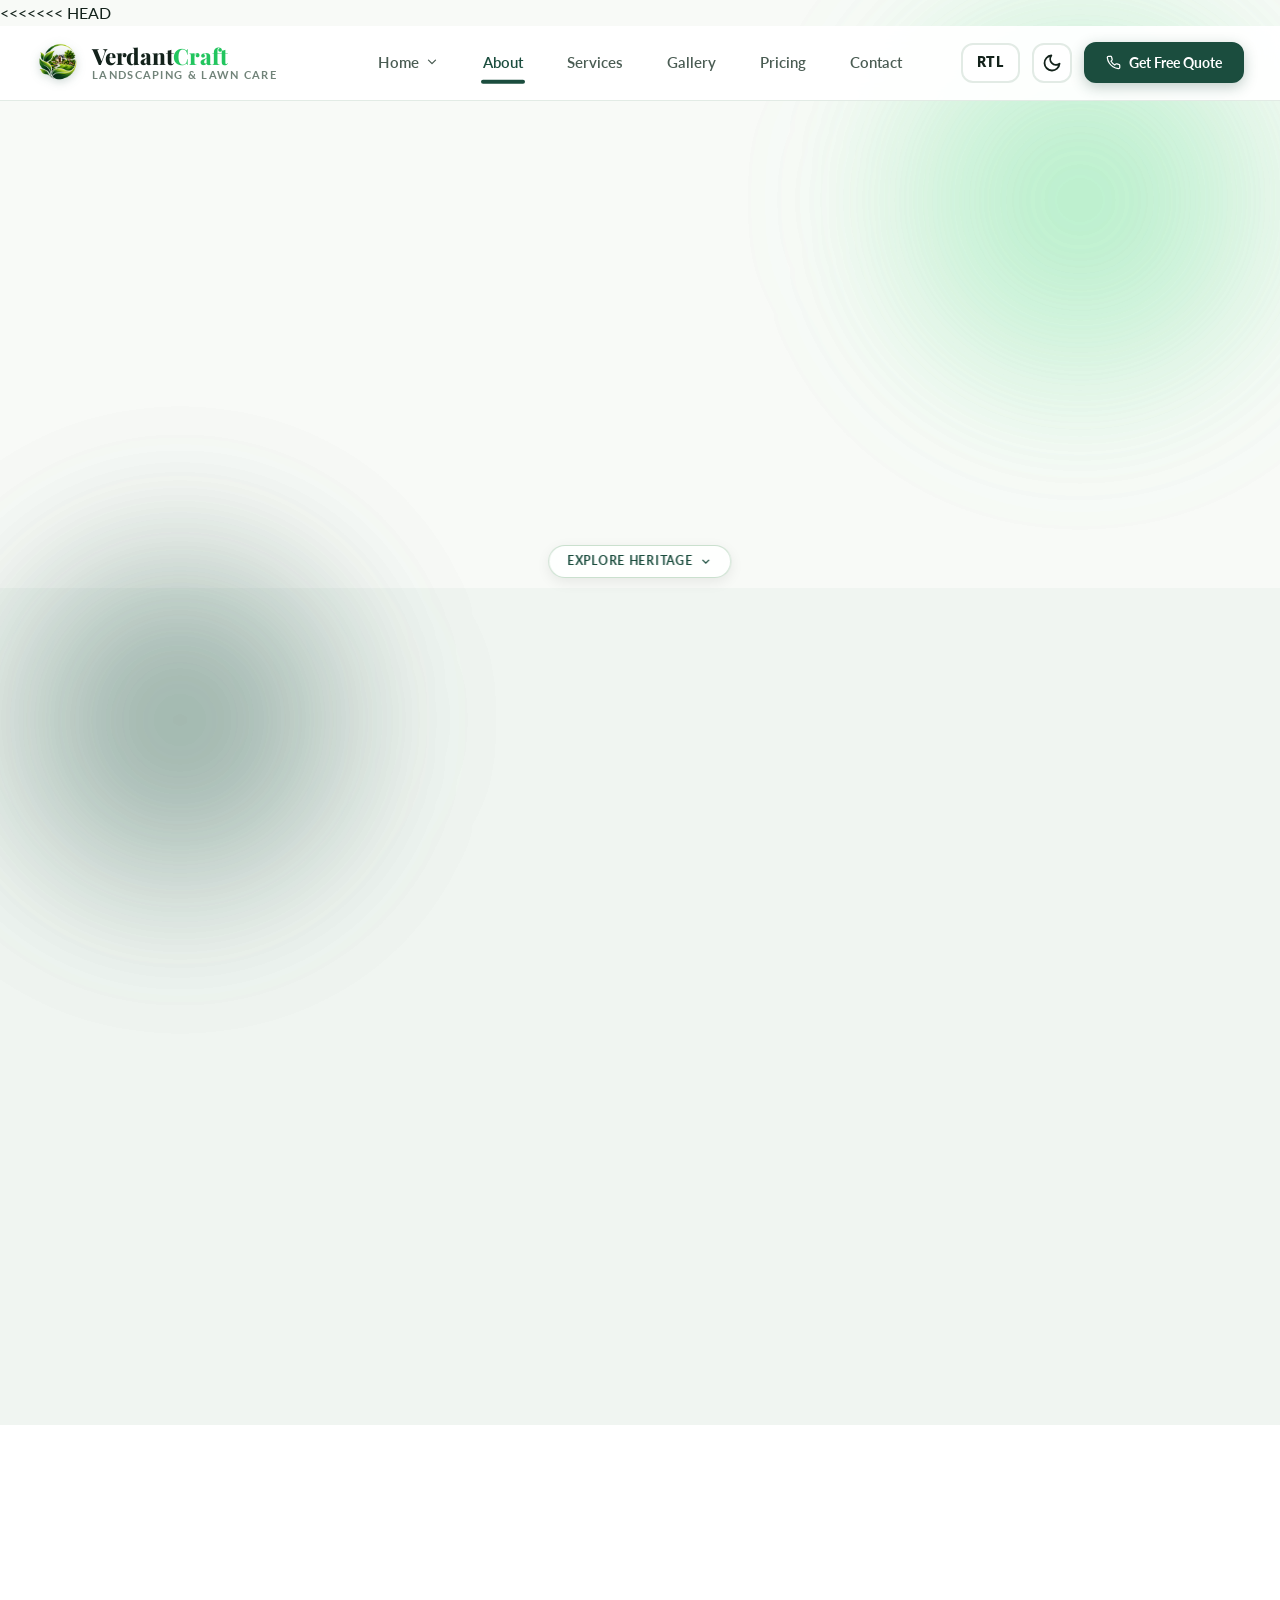
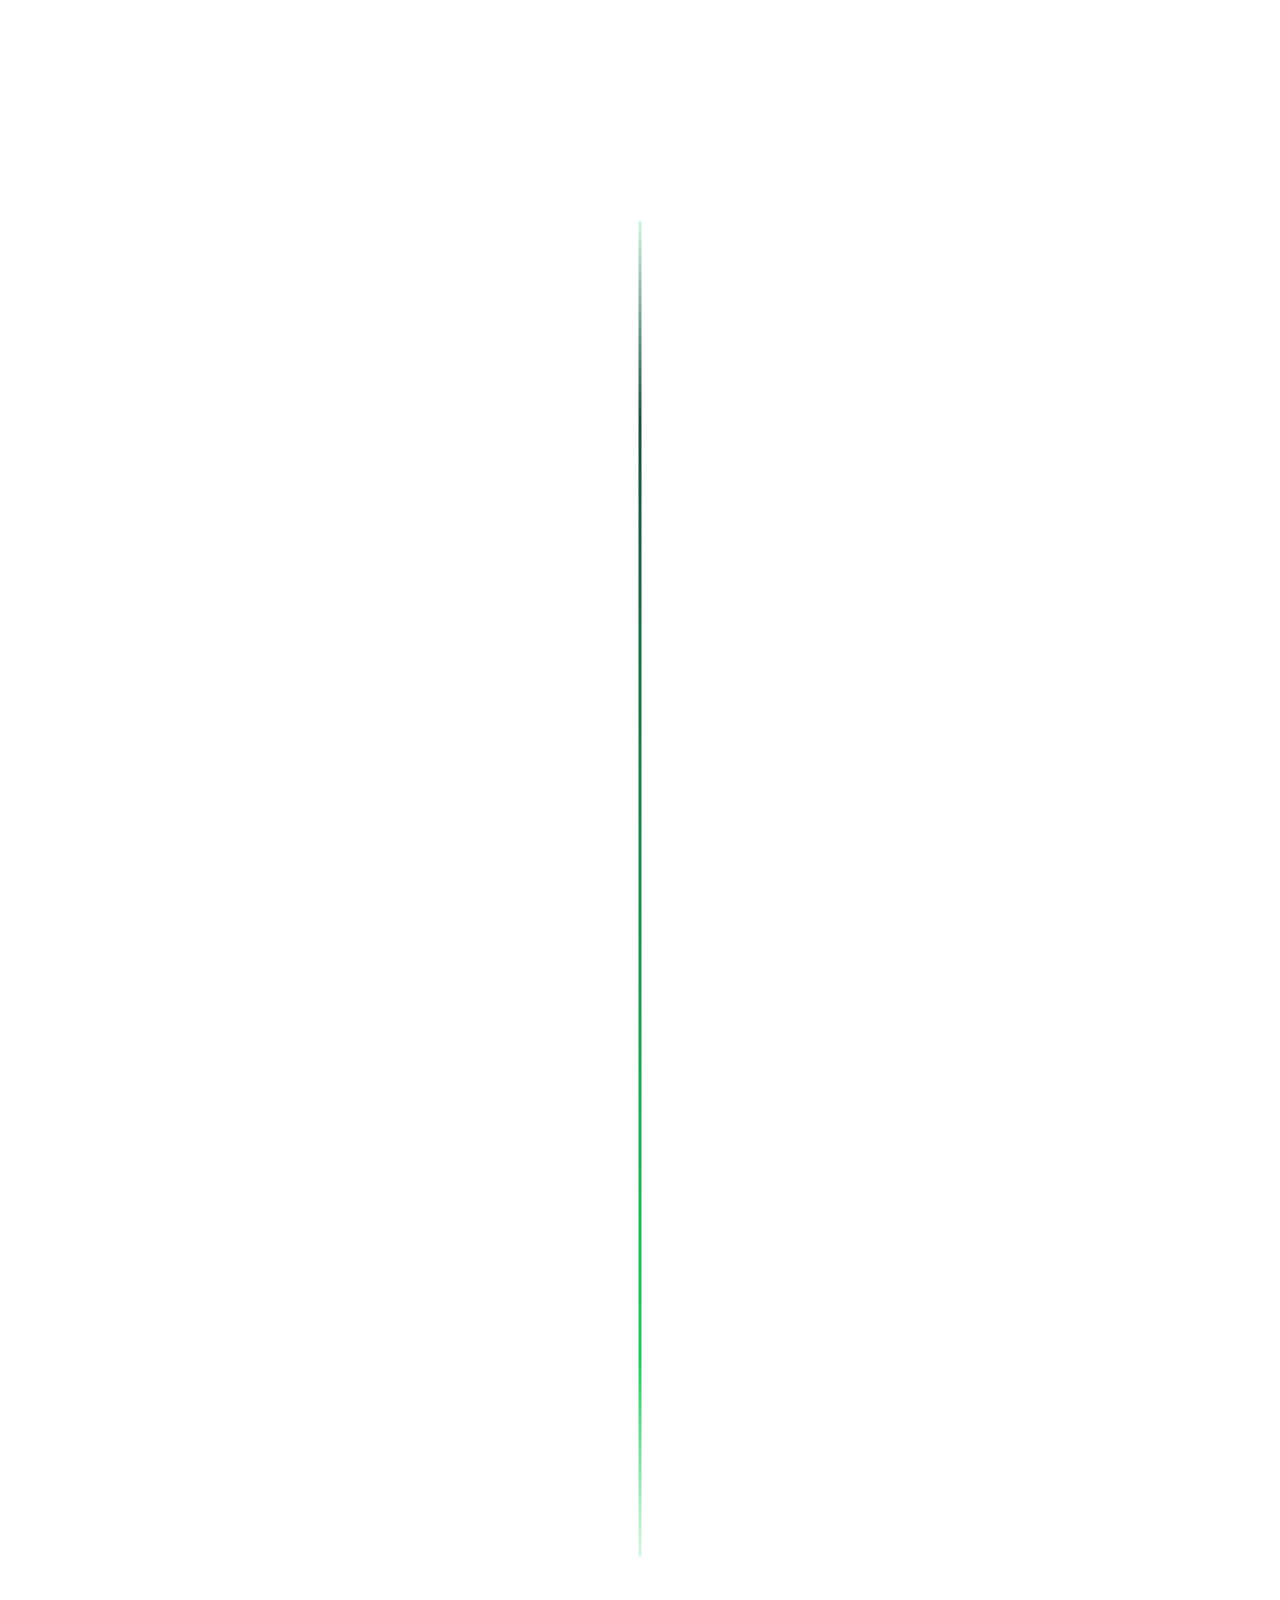
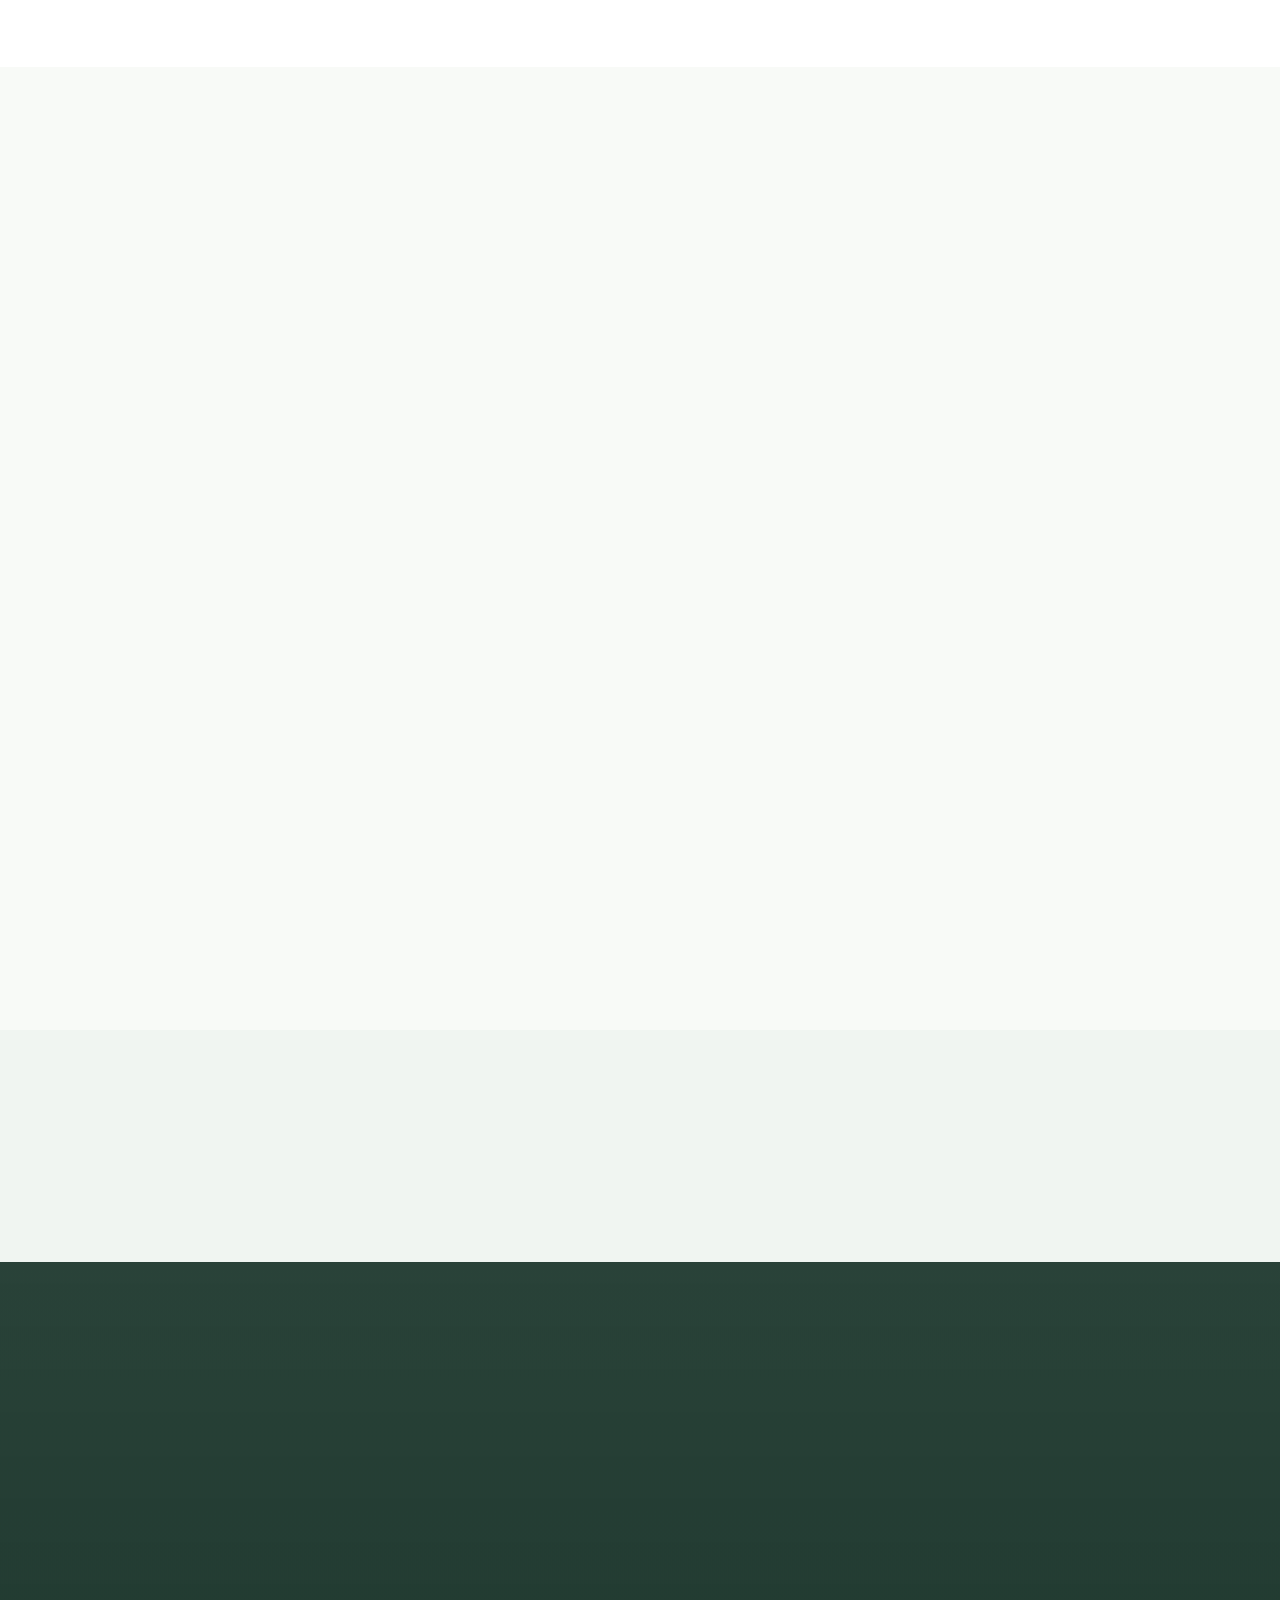
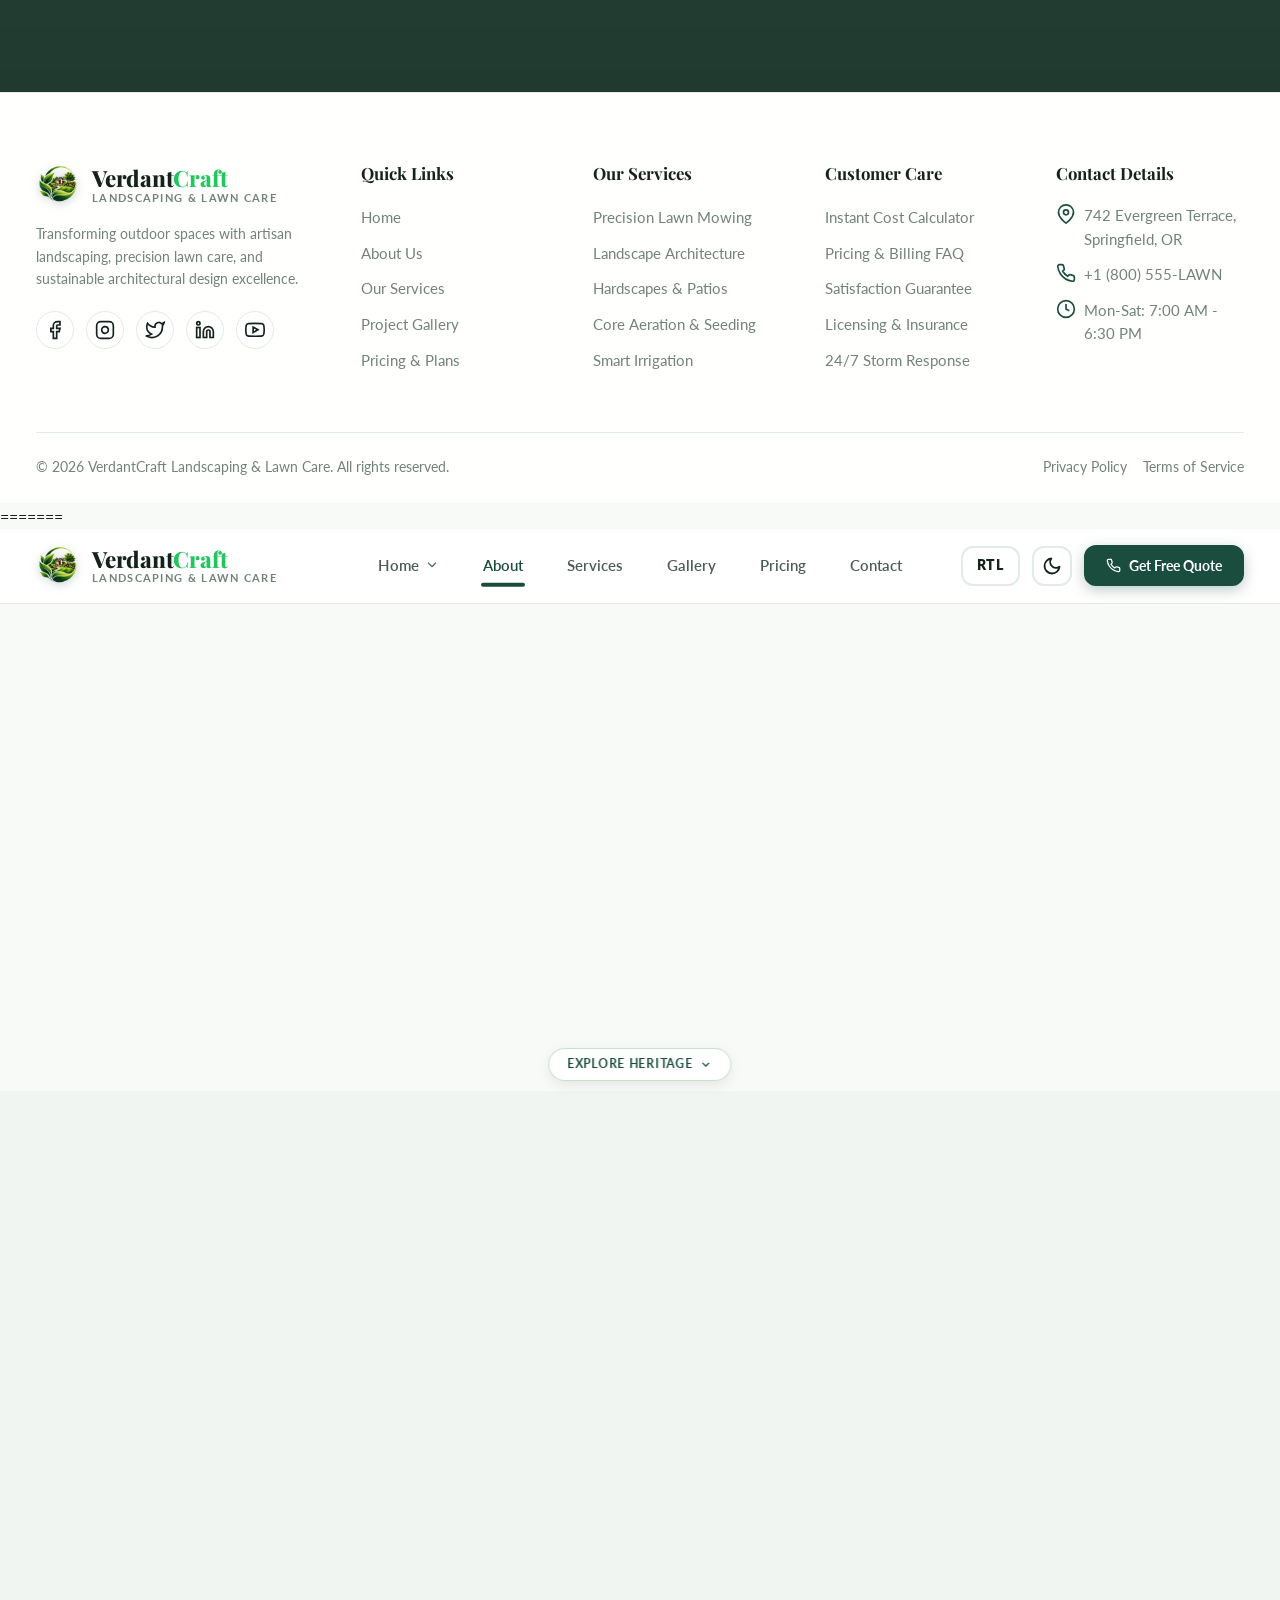
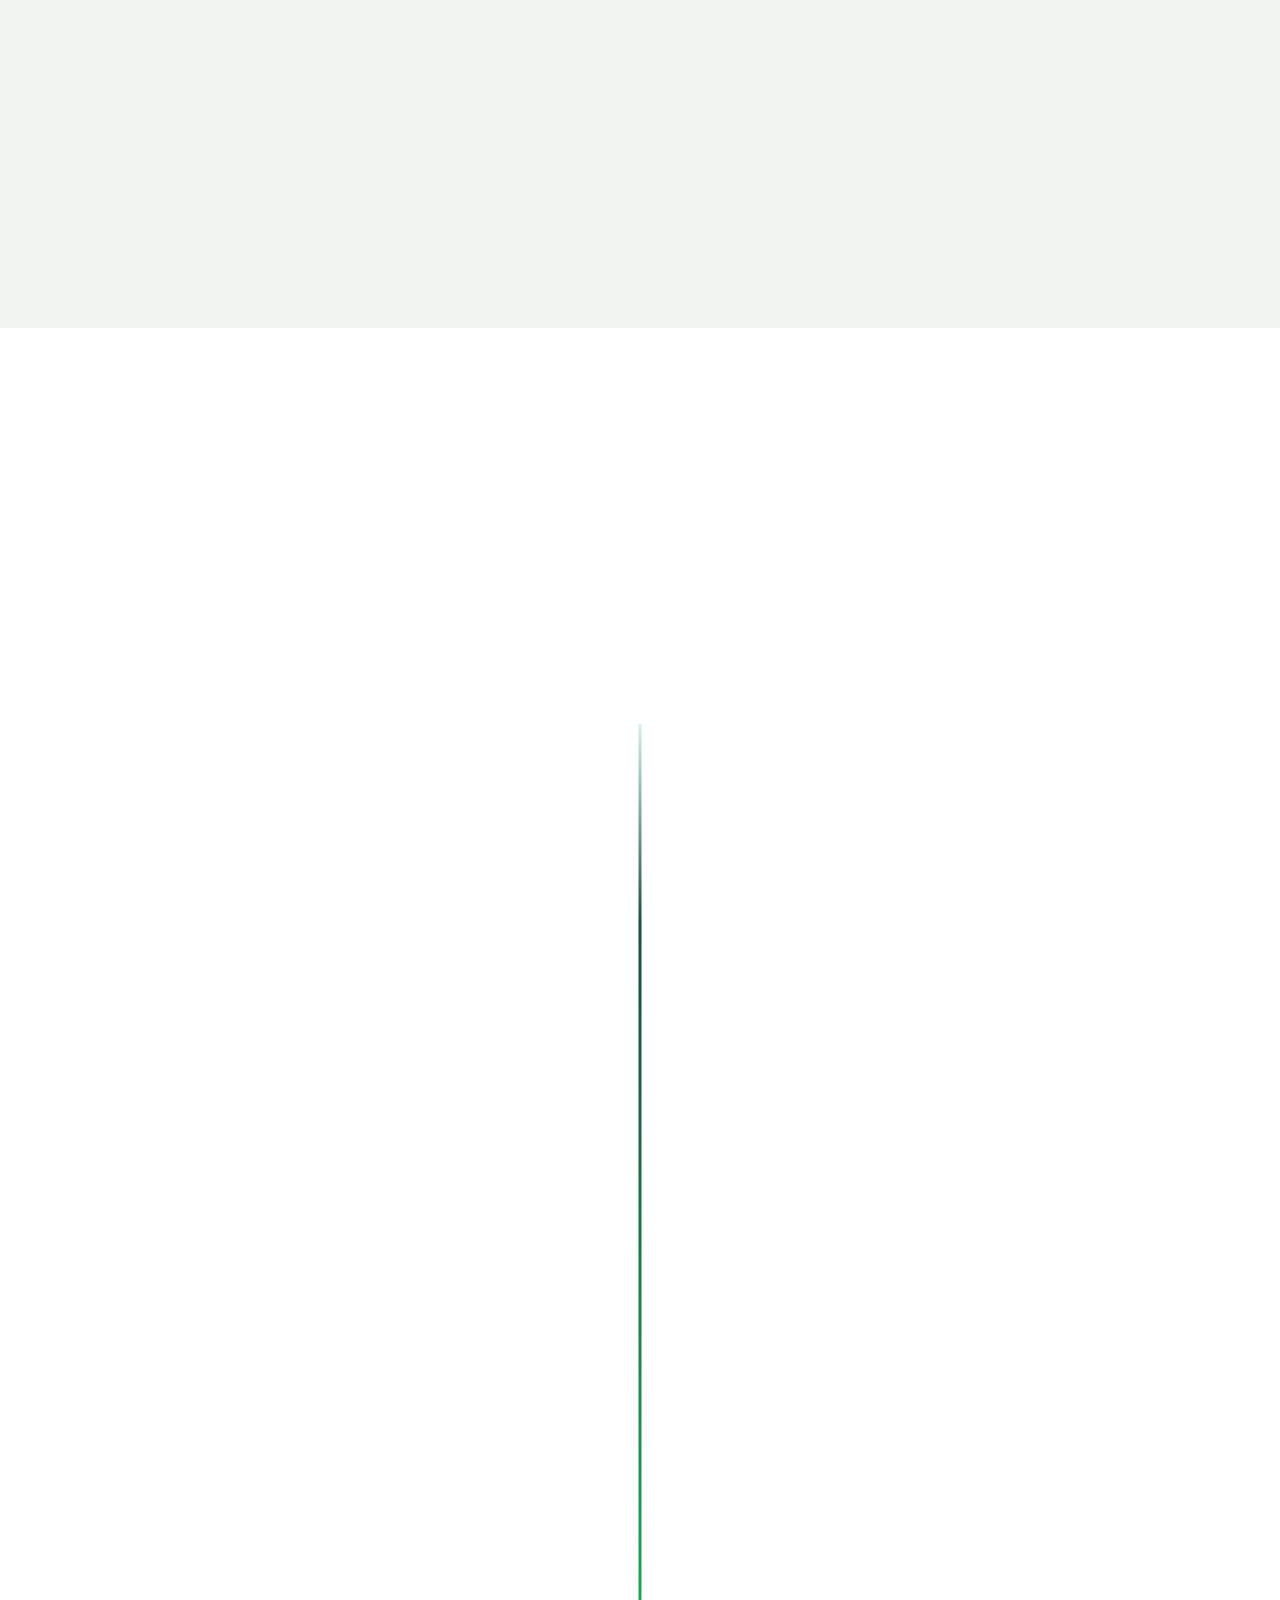
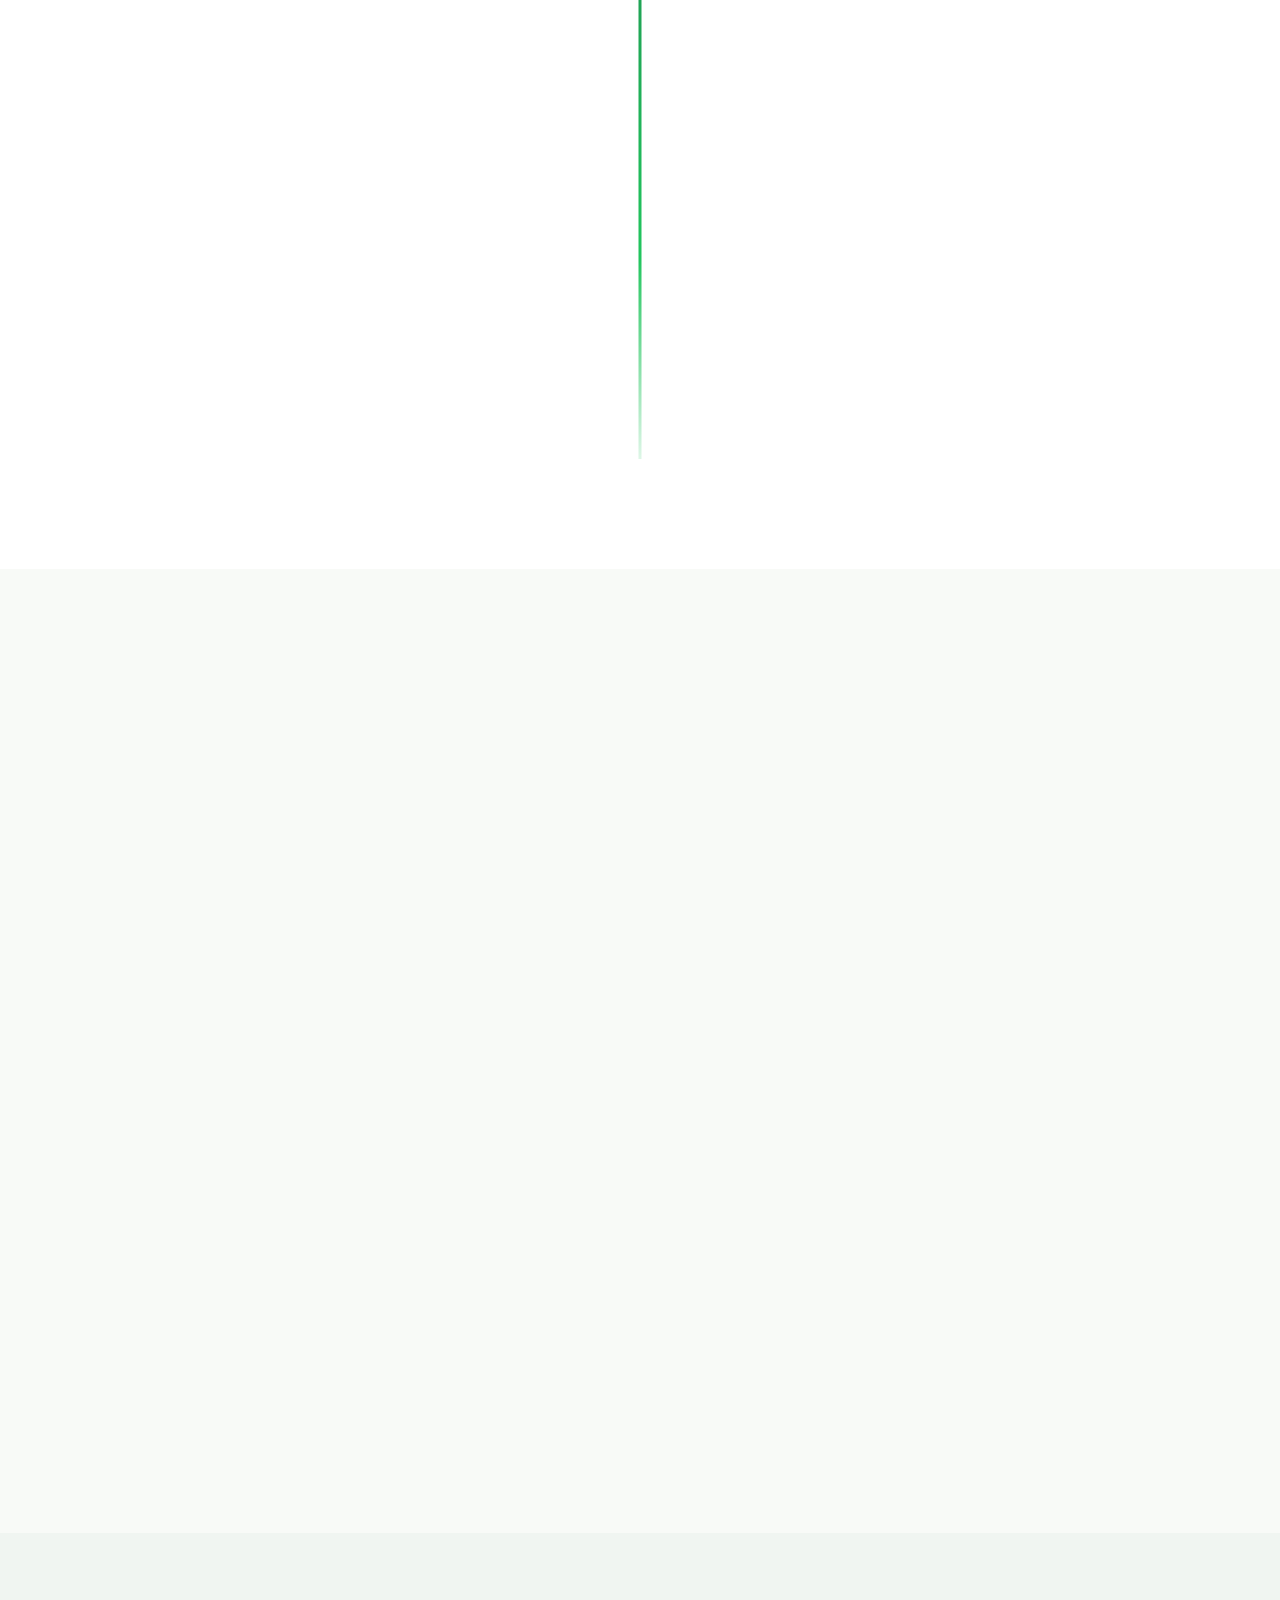
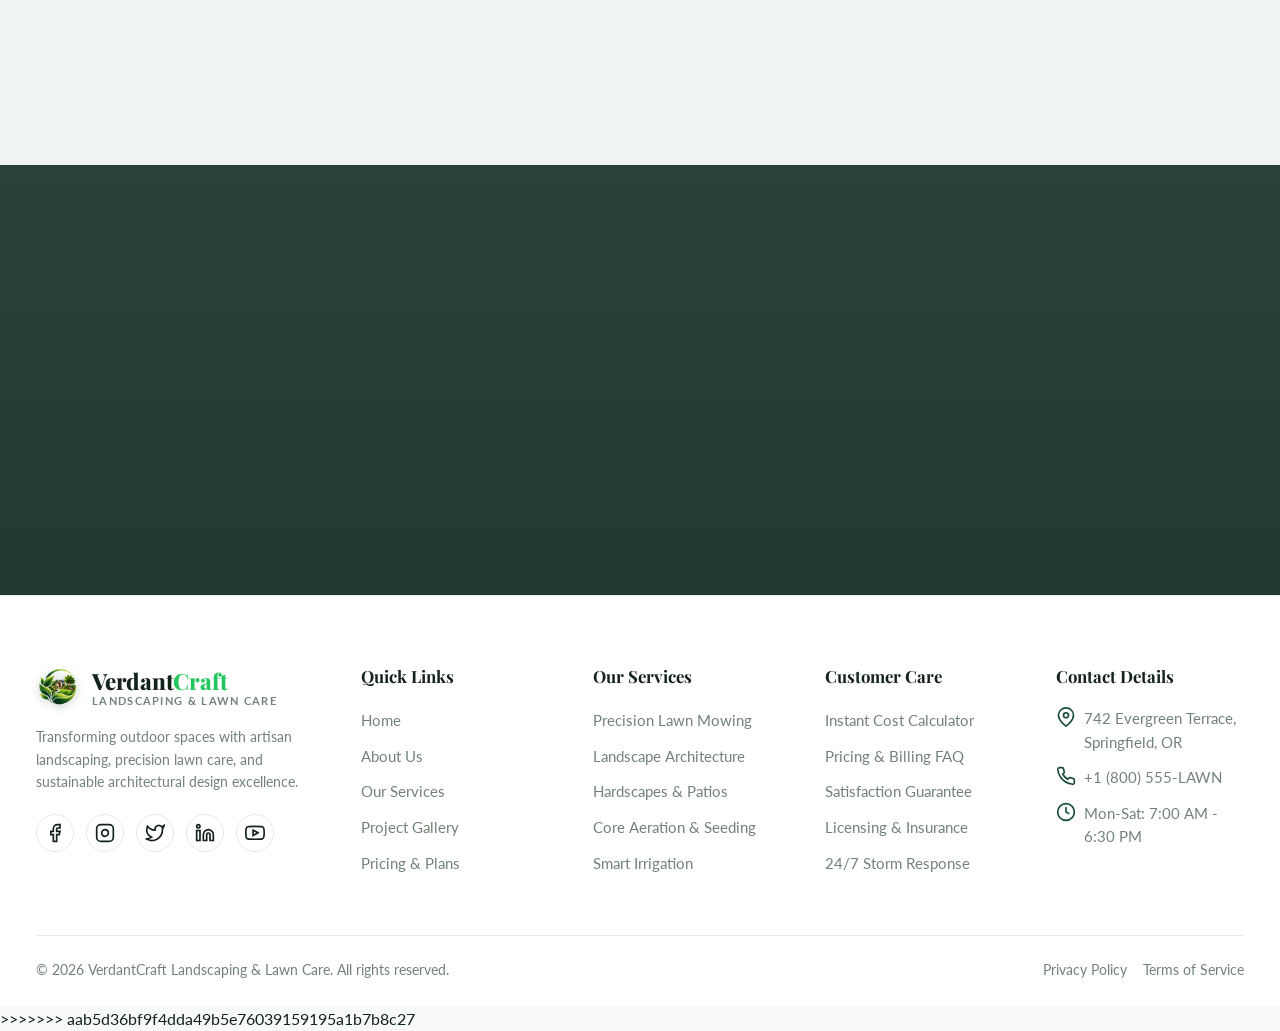
==== commit 5430a7ab: "Resolve merge conflicts and keep local website files" ====
--- a/about.html
+++ b/about.html
@@ -1,3 +1,4 @@
+<<<<<<< HEAD
 ﻿<!doctype html>
 <html lang="en" dir="ltr" data-theme="light">
 <head>
@@ -654,3 +655,661 @@
   </footer>
 </body>
 </html>
+=======
+﻿<!doctype html>
+<html lang="en" dir="ltr" data-theme="light">
+<head>
+  <meta charset="utf-8">
+  <meta name="viewport" content="width=device-width, initial-scale=1">
+  <title>About Us | VerdantCraft Landscaping &amp; Lawn Care</title>
+  <meta name="description" content="Discover the story, certified horticulturists, eco-friendly philosophy, and craftsmanship behind VerdantCraft Landscaping & Lawn Care.">
+  <meta name="color-scheme" content="light dark">
+
+  <link rel="icon" href="favicon.ico" sizes="any">
+  <link rel="icon" href="favicon.svg" type="image/svg+xml">
+  <link rel="icon" type="image/png" sizes="16x16" href="favicon-16x16.png">
+  <link rel="icon" type="image/png" sizes="32x32" href="favicon-32x32.png">
+  <link rel="icon" type="image/png" sizes="48x48" href="favicon-48x48.png">
+  <link rel="apple-touch-icon" href="apple-touch-icon.png">
+
+  <link rel="preconnect" href="https://fonts.googleapis.com">
+  <link rel="preconnect" href="https://fonts.gstatic.com" crossorigin>
+  <link href="https://fonts.googleapis.com/css2?family=Lato:ital,wght@0,300;0,400;0,700;0,900;1,300;1,400;1,700&family=Playfair+Display:ital,wght@0,500;0,600;0,700;0,800;1,400;1,600&display=swap" rel="stylesheet">
+
+  <link rel="stylesheet" href="bootstrap.min.css">
+  <link rel="stylesheet" href="theme.css">
+  <link rel="stylesheet" href="style.css">
+  <link rel="stylesheet" href="about.css">
+  <link rel="stylesheet" href="responsive.css">
+  <link rel="stylesheet" href="animations.css">
+
+  <script src="config.js"></script>
+  <script src="theme.js"></script>
+  <script src="validation.js" defer></script>
+  <script src="main.js" defer></script>
+</head>
+<body data-page="about.html">
+  <a class="skip-link" href="#main">Skip to main content</a>
+
+  <header class="site-header">
+    <div class="container header-row">
+      <a class="brand" href="index.html" aria-label="VerdantCraft Home">
+        <div class="brand-logo-badge">
+          <img src="logo-light.png" alt="VerdantCraft Logo" class="brand-logo-img theme-logo-light">
+          <img src="logo-dark.png" alt="VerdantCraft Logo" class="brand-logo-img theme-logo-dark">
+        </div>
+        <div>
+          <span class="brand-name">Verdant<span>Craft</span></span>
+          <span class="brand-sub">LANDSCAPING &amp; LAWN CARE</span>
+        </div>
+      </a>
+
+      <nav class="site-nav" id="main-nav" aria-label="Main Navigation">
+        <div class="nav-item-dropdown">
+          <a href="index.html" class="nav-link nav-dropdown-toggle" aria-haspopup="true" aria-expanded="false">
+            <span>Home</span>
+            <svg class="dropdown-chevron" viewBox="0 0 24 24" fill="none" stroke="currentColor" stroke-width="2.2" stroke-linecap="round" stroke-linejoin="round" aria-hidden="true"><polyline points="6 9 12 15 18 9"/></svg>
+          </a>
+          <div class="dropdown-menu-custom" role="menu">
+            <a href="index.html" class="dropdown-item-custom" role="menuitem">
+              <span class="dropdown-item-title">Home 1</span>
+              <span class="dropdown-item-desc">Living Sanctuary (Residential)</span>
+            </a>
+            <a href="index-2.html" class="dropdown-item-custom" role="menuitem">
+              <span class="dropdown-item-title">Home 2</span>
+              <span class="dropdown-item-desc">Architectural Estates &amp; Commercial</span>
+            </a>
+          </div>
+        </div>
+        <a href="about.html" class="nav-link active">About</a>
+        <a href="services.html" class="nav-link">Services</a>
+        <a href="gallery.html" class="nav-link">Gallery</a>
+        <a href="pricing.html" class="nav-link">Pricing</a>
+        <a href="contact.html" class="nav-link">Contact</a>
+      </nav>
+
+      <div class="header-actions">
+        <button type="button" class="dir-btn direction-control" title="Click to change to RTL" aria-label="Toggle text direction">
+          <span class="dir-text">RTL</span>
+        </button>
+
+        <button type="button" class="icon-btn theme-control" title="Switch theme" aria-label="Toggle dark mode">
+          <svg class="nav-icon" viewBox="0 0 24 24" fill="none" stroke="currentColor" stroke-width="1.8">
+            <circle cx="12" cy="12" r="4"/>
+          </svg>
+        </button>
+
+        <a href="contact.html#contact-form-section" class="btn btn-primary d-none d-sm-inline-flex">
+          <svg class="icon" viewBox="0 0 24 24" fill="none" stroke="currentColor" stroke-width="2"><path d="M22 16.92v3a2 2 0 0 1-2.18 2 19.79 19.79 0 0 1-8.63-3.07 19.5 19.5 0 0 1-6-6 19.79 19.79 0 0 1-3.07-8.67A2 2 0 0 1 4.11 2h3a2 2 0 0 1 2 1.72 12.84 12.84 0 0 0 .7 2.81 2 2 0 0 1-.45 2.11L8.09 9.91a16 16 0 0 0 6 6l1.27-1.27a2 2 0 0 1 2.11-.45 12.84 12.84 0 0 0 2.81.7A2 2 0 0 1 22 16.92z"/></svg>
+          <span>Get Free Quote</span>
+        </a>
+
+        <button type="button" class="menu-toggle" aria-label="Toggle navigation menu" aria-expanded="false">
+          <svg class="nav-icon" viewBox="0 0 24 24" fill="none" stroke="currentColor" stroke-width="2.8" stroke-linecap="round"><line x1="3" y1="12" x2="21" y2="12"/><line x1="3" y1="6" x2="21" y2="6"/><line x1="3" y1="18" x2="21" y2="18"/></svg>
+        </button>
+      </div>
+    </div>
+  </header>
+
+  <main id="main">
+
+    <section class="about-hero" aria-label="About VerdantCraft Heritage">
+
+      <div class="about-hero-glow-1"></div>
+      <div class="about-hero-glow-2"></div>
+
+      <div class="container position-relative">
+        <div class="row align-items-center g-5">
+
+          <div class="col-lg-6" data-reveal="left">
+            <div class="about-hero-visual">
+
+              <div class="about-hero-backdrop"></div>
+
+              <div class="about-hero-main-frame">
+                <img src="https://images.unsplash.com/photo-1585320806297-9794b3e4eeae?auto=format&fit=crop&w=1200&q=85"
+                     alt="Lush estate garden pathway with stone pavers, manicured hedges, and perennial borders"
+                     class="about-hero-img-main"
+                     loading="eager">
+                <div class="about-hero-img-overlay"></div>
+                <div class="about-hero-shimmer"></div>
+              </div>
+
+              <div class="about-hero-sub-frame floating-badge">
+                <img src="https://images.unsplash.com/photo-1416879595882-3373a0480b5b?auto=format&fit=crop&w=600&q=85"
+                     alt="Master horticulturist carefully planting organic botanicals"
+                     class="about-hero-img-sub"
+                     loading="lazy">
+                <div class="about-hero-sub-tag">
+                  <span class="sub-tag-pulse"></span>
+                  <span>Living Soil Biology</span>
+                </div>
+              </div>
+
+              <div class="about-hero-exp-card">
+                <div class="exp-card-icon">
+                  <svg class="icon" viewBox="0 0 24 24" fill="none" stroke="currentColor" stroke-width="2.2"><circle cx="12" cy="8" r="7"/><polyline points="8.21 13.89 7 23 12 20 17 23 15.79 13.88"/></svg>
+                </div>
+                <div class="exp-card-info">
+                  <strong class="exp-card-title">20+ Years</strong>
+                  <span class="exp-card-subtitle">Living Artistry &bull; Est. 2004</span>
+                </div>
+              </div>
+
+              <div class="about-hero-stat-chip">
+                <div class="pulse-indicator"></div>
+                <div class="stat-chip-content">
+                  <span class="stat-chip-bold">1,250+</span>
+                  <span class="stat-chip-label">Sanctuaries Revitalized</span>
+                </div>
+                <span class="stat-chip-rating">&#9733; 4.98</span>
+              </div>
+            </div>
+          </div>
+
+          <div class="col-lg-6" data-reveal="right">
+            <div class="about-hero-content">
+
+              <div class="about-hero-eyebrow-pill">
+                <span class="eyebrow-pulse-dot"></span>
+                <span>Our Story &amp; Heritage &bull; Est. 2004</span>
+              </div>
+
+              <h1>Crafting Living Sanctuaries Since <span class="text-gradient">2004</span></h1>
+
+              <p class="lead">
+                Founded on the belief that a home's outdoor space should be as intentional, comfortable, and breathtaking as its interior.
+              </p>
+
+              <p class="about-hero-body-text">
+                What started twenty years ago as a single-mower route has flourished into a premier regional landscape architecture firm trusted by over 1,250 homeowners and estate managers.
+              </p>
+
+              <div class="about-metrics-row">
+                <div class="about-metric-item">
+                  <span class="about-metric-number">20+</span>
+                  <span class="about-metric-label">Years Heritage</span>
+                </div>
+                <div class="about-metric-divider"></div>
+                <div class="about-metric-item">
+                  <span class="about-metric-number">1,250+</span>
+                  <span class="about-metric-label">Estates Crafted</span>
+                </div>
+                <div class="about-metric-divider"></div>
+                <div class="about-metric-item">
+                  <span class="about-metric-number">100%</span>
+                  <span class="about-metric-label">Organic Soil Care</span>
+                </div>
+              </div>
+
+              <div class="about-hero-actions">
+                <a href="#our-philosophy" class="btn btn-primary btn-hero-explore">
+                  <span>Explore Our Heritage</span>
+                  <svg class="icon" viewBox="0 0 24 24" fill="none" stroke="currentColor" stroke-width="2.5"><line x1="5" y1="12" x2="19" y2="12"/><polyline points="12 5 19 12 12 19"/></svg>
+                </a>
+                <a href="gallery.html" class="btn btn-secondary btn-hero-portfolio">
+                  <svg class="icon" viewBox="0 0 24 24" fill="none" stroke="currentColor" stroke-width="2.2"><polygon points="12 2 2 7 12 12 22 7 12 2"/><polyline points="2 17 12 22 22 17"/><polyline points="2 12 12 17 22 12"/></svg>
+                  <span>View Masterworks</span>
+                </a>
+              </div>
+            </div>
+          </div>
+        </div>
+
+        <a href="#our-philosophy" class="about-hero-scroll-pill" aria-label="Scroll down to explore VerdantCraft Guiding Philosophy">
+          <span>Explore Heritage</span>
+          <svg class="scroll-arrow-icon" viewBox="0 0 24 24" fill="none" stroke="currentColor" stroke-width="2.5"><polyline points="6 9 12 15 18 9"/></svg>
+        </a>
+      </div>
+    </section>
+
+    <section class="section section-muted" id="our-philosophy" aria-label="Our Core Principles">
+      <div class="container">
+        <div class="section-header" data-reveal>
+          <span class="eyebrow">Our Guiding Philosophy</span>
+          <h2>The Four Pillars of VerdantCraft</h2>
+          <p>Every blade of grass we trim and every stone patio we lay is driven by a deep commitment to excellence, sustainability, and transparency.</p>
+        </div>
+
+        <div class="row g-4">
+          <div class="col-md-6 col-lg-3" data-reveal>
+            <div class="pillar-card">
+              <div class="pillar-img-wrap">
+                <img src="living-soil-first.jpg" alt="Living Soil First - hand holding rich organic garden soil and compost">
+              </div>
+              <div class="pillar-body">
+                <div class="service-icon-wrap" style="margin-bottom:12px; width:44px; height:44px;">
+                  <svg class="icon" viewBox="0 0 24 24" fill="none" stroke="currentColor" stroke-width="2"><path d="M12 2C12 2 5 7 5 14a7 7 0 0 0 14 0c0-7-7-12-7-12z"/></svg>
+                </div>
+                <h3 style="font-size:1.2rem; margin-bottom:8px;">Living Soil First</h3>
+                <p style="font-size:0.9rem; margin:0; color:var(--text-muted);">We focus on underground root biology and organic micro-nutrients rather than synthetic chemical coverups, creating resilient turf that naturally resists weeds.</p>
+              </div>
+            </div>
+          </div>
+
+          <div class="col-md-6 col-lg-3" data-reveal>
+            <div class="pillar-card">
+              <div class="pillar-img-wrap">
+                <img src="master-stonework-wall.jpg" alt="Master Stonework - artisan terraced stone retaining wall, stone paver pathway and lush plantings">
+              </div>
+              <div class="pillar-body">
+                <div class="service-icon-wrap" style="margin-bottom:12px; width:44px; height:44px;">
+                  <svg class="icon" viewBox="0 0 24 24" fill="none" stroke="currentColor" stroke-width="2"><polygon points="12 2 2 7 12 12 22 7 12 2"/><polyline points="2 17 12 22 22 17"/><polyline points="2 12 12 17 22 12"/></svg>
+                </div>
+                <h3 style="font-size:1.2rem; margin-bottom:8px;">Master Stonework</h3>
+                <p style="font-size:0.9rem; margin:0; color:var(--text-muted);">Our masonry artisans engineer solid compacted sub-bases, ensuring your flagstone patios, walkways, and retaining walls resist freeze-thaw shifting for decades.</p>
+              </div>
+            </div>
+          </div>
+
+          <div class="col-md-6 col-lg-3" data-reveal>
+            <div class="pillar-card">
+              <div class="pillar-img-wrap">
+                <img src="water-conservation.jpg" alt="Water Conservation - precision irrigation stream delivering clean water across landscape">
+              </div>
+              <div class="pillar-body">
+                <div class="service-icon-wrap" style="margin-bottom:12px; width:44px; height:44px;">
+                  <svg class="icon" viewBox="0 0 24 24" fill="none" stroke="currentColor" stroke-width="2"><path d="M12 2.69l5.66 5.66a8 8 0 1 1-11.31 0z"/></svg>
+                </div>
+                <h3 style="font-size:1.2rem; margin-bottom:8px;">Water Conservation</h3>
+                <p style="font-size:0.9rem; margin:0; color:var(--text-muted);">By implementing precision drip zones, rainfall telemetry, and subsurface French drainage, we conserve with a municipal water while keeping plants properly hydrated.</p>
+              </div>
+            </div>
+          </div>
+
+          <div class="col-md-6 col-lg-3" data-reveal>
+            <div class="pillar-card">
+              <div class="pillar-img-wrap">
+                <img src="https://images.unsplash.com/photo-1522071820081-009f0129c71c?auto=format&fit=crop&w=600&q=80" alt="Total Reliability - uniformed landscaper with commercial mower">
+              </div>
+              <div class="pillar-body">
+                <div class="service-icon-wrap" style="margin-bottom:12px; width:44px; height:44px;">
+                  <svg class="icon" viewBox="0 0 24 24" fill="none" stroke="currentColor" stroke-width="2"><path d="M22 11.08V12a10 10 0 1 1-5.93-9.14"/><polyline points="22 4 12 14.01 9 11.01"/></svg>
+                </div>
+                <h3 style="font-size:1.2rem; margin-bottom:8px;">Total Reliability</h3>
+                <p style="font-size:0.9rem; margin:0; color:var(--text-muted);">We arrive when promised, gates are closed when we leave, and our transparent pricing means no surprise add-on charges transparent on your monthly statement.</p>
+              </div>
+            </div>
+          </div>
+        </div>
+      </div>
+    </section>
+
+    <section class="section section-timeline" aria-label="Our Milestones and Evolution">
+      <div class="container">
+        <div class="section-header text-center" data-reveal>
+          <span class="eyebrow">Two Decades of Growth</span>
+          <h2>Key Milestones in Our Living Journey</h2>
+          <p class="lead">From a single truck and mower in 2004 to an award-winning landscape architecture firm managing over 1,250 estate sanctuaries.</p>
+        </div>
+
+        <div class="timeline-vertical-wrap">
+
+          <div class="timeline-spine-line"></div>
+
+          <div class="timeline-row timeline-row-left">
+            <div class="timeline-card-wrap" data-reveal="left">
+              <div class="timeline-vertical-card">
+                <div class="timeline-card-top">
+                  <span class="timeline-year-tag">EST. 2004</span>
+                  <div class="timeline-icon-box">
+                    <svg class="icon" viewBox="0 0 24 24" fill="none" stroke="currentColor" stroke-width="2"><path d="M12 2C12 2 5 7 5 14a7 7 0 0 0 14 0c0-7-7-12-7-12z"/><path d="M12 8v10M12 13l-3-3M12 16l3-3"/></svg>
+                  </div>
+                </div>
+                <h3 class="timeline-card-title">Humble Beginnings</h3>
+                <p class="timeline-card-desc">Founded by Julian Sterling with a single truck and an unwavering dedication to organic lawn health and razor-sharp residential perimeter cuts.</p>
+                <div class="timeline-card-stat">
+                  <span>1st</span> Property Revitalized
+                </div>
+              </div>
+            </div>
+
+            <div class="timeline-node" data-reveal>
+              <div class="timeline-node-dot"></div>
+              <span class="timeline-node-year">2004</span>
+            </div>
+            <div class="timeline-spacer"></div>
+          </div>
+
+          <div class="timeline-row timeline-row-right">
+            <div class="timeline-spacer"></div>
+
+            <div class="timeline-node" data-reveal>
+              <div class="timeline-node-dot"></div>
+              <span class="timeline-node-year">2011</span>
+            </div>
+            <div class="timeline-card-wrap" data-reveal="right">
+              <div class="timeline-vertical-card">
+                <div class="timeline-card-top">
+                  <span class="timeline-year-tag">GROWTH 2011</span>
+                  <div class="timeline-icon-box">
+                    <svg class="icon" viewBox="0 0 24 24" fill="none" stroke="currentColor" stroke-width="2"><polygon points="12 2 2 7 12 12 22 7 12 2"/><polyline points="2 17 12 22 22 17"/><polyline points="2 12 12 17 22 12"/></svg>
+                  </div>
+                </div>
+                <h3 class="timeline-card-title">Architectural Expansion</h3>
+                <p class="timeline-card-desc">Expanded from turf maintenance into custom hardscaping, building natural Pennsylvania bluestone terraces, cedar pergolas, and outdoor hearths.</p>
+                <div class="timeline-card-stat">
+                  <span>250+</span> Custom Patios Built
+                </div>
+              </div>
+            </div>
+          </div>
+
+          <div class="timeline-row timeline-row-left">
+            <div class="timeline-card-wrap" data-reveal="left">
+              <div class="timeline-vertical-card">
+                <div class="timeline-card-top">
+                  <span class="timeline-year-tag">ECO 2018</span>
+                  <div class="timeline-icon-box">
+                    <svg class="icon" viewBox="0 0 24 24" fill="none" stroke="currentColor" stroke-width="2"><path d="M13 2L3 14h9l-1 8 10-12h-9l1-8z"/></svg>
+                  </div>
+                </div>
+                <h3 class="timeline-card-title">The 100% Electric Transition</h3>
+                <p class="timeline-card-desc">Pioneered sustainability in the region by replacing gasoline machinery with commercial lithium whisper-mowers and IoT telemetry irrigation.</p>
+                <div class="timeline-card-stat">
+                  <span>0</span> Carbon Exhaust Fumes
+                </div>
+              </div>
+            </div>
+
+            <div class="timeline-node" data-reveal>
+              <div class="timeline-node-dot"></div>
+              <span class="timeline-node-year">2018</span>
+            </div>
+            <div class="timeline-spacer"></div>
+          </div>
+
+          <div class="timeline-row timeline-row-right">
+            <div class="timeline-spacer"></div>
+
+            <div class="timeline-node" data-reveal>
+              <div class="timeline-node-dot"></div>
+              <span class="timeline-node-year">2026</span>
+            </div>
+            <div class="timeline-card-wrap" data-reveal="right">
+              <div class="timeline-vertical-card">
+                <div class="timeline-card-top">
+                  <span class="timeline-year-tag">TODAY 2026</span>
+                  <div class="timeline-icon-box">
+                    <svg class="icon" viewBox="0 0 24 24" fill="none" stroke="currentColor" stroke-width="2"><circle cx="12" cy="8" r="7"/><polyline points="8.21 13.89 7 23 12 20 17 23 15.79 13.88"/></svg>
+                  </div>
+                </div>
+                <h3 class="timeline-card-title">Regional Industry Leadership</h3>
+                <p class="timeline-card-desc">Honored with the ASLA Excellence in Sustainable Design award and managing over 1,250 premium estates with a team of 45+ artisans.</p>
+                <div class="timeline-card-stat">
+                  <span>1,250+</span> Sanctuaries Managed
+                </div>
+              </div>
+            </div>
+          </div>
+        </div>
+      </div>
+    </section>
+
+    <section class="section" aria-label="Our Horticultural Experts">
+      <div class="container">
+        <div class="section-header text-center" data-reveal>
+          <span class="eyebrow">Dedicated Specialists</span>
+          <h2>Meet the Passionate Team Behind Your Greenery</h2>
+          <p class="lead">Our team includes university-trained horticulturists, licensed irrigation technicians, and structural hardscape masons.</p>
+        </div>
+
+        <div class="team-grid-modern">
+
+          <div class="team-card-modern" data-reveal>
+            <div class="team-portrait-frame">
+              <span class="team-dept-badge">Architecture</span>
+              <img src="https://images.unsplash.com/photo-1560250097-0b93528c311a?auto=format&fit=crop&w=600&q=80" alt="Arthur Sterling, Founder and Landscape Architect" class="team-portrait-img" loading="lazy">
+              <div class="team-portrait-overlay"></div>
+              <div class="team-social-bar">
+                <a href="#" class="team-social-link" aria-label="LinkedIn Profile">
+                  <svg viewBox="0 0 24 24" fill="currentColor"><path d="M19 3a2 2 0 0 1 2 2v14a2 2 0 0 1-2 2H5a2 2 0 0 1-2-2V5a2 2 0 0 1 2-2h14m-.5 15.5v-5.3a3.26 3.26 0 0 0-3.26-3.26c-.85 0-1.84.52-2.28 1.3v-1.11h-2.79v8.37h2.79v-4.93c0-.77.62-1.4 1.39-1.4a1.4 1.4 0 0 1 1.4 1.4v4.93h2.75M6.46 10.9v8.37H9.2V10.9H6.46M7.83 6.45a1.6 1.6 0 0 0-1.6 1.6 1.6 1.6 0 0 0 1.6 1.6 1.6 1.6 0 0 0 1.6-1.6 1.6 1.6 0 0 0-1.6-1.6z"/></svg>
+                </a>
+                <a href="#" class="team-social-link" aria-label="Email Arthur">
+                  <svg viewBox="0 0 24 24" fill="none" stroke="currentColor" stroke-width="2"><path d="M4 4h16c1.1 0 2 .9 2 2v12c0 1.1-.9 2-2 2H4c-1.1 0-2-.9-2-2V6c0-1.1.9-2 2-2z"/><polyline points="22,6 12,13 2,6"/></svg>
+                </a>
+              </div>
+            </div>
+            <div class="team-content-body">
+              <div>
+                <h3 class="team-member-name">Arthur Sterling</h3>
+                <div class="team-member-role">Founder &amp; Principal Architect</div>
+                <p class="team-member-bio">20+ years designing private estate grounds, custom flagstone terraces, and native plant ecosystems.</p>
+              </div>
+              <div class="team-member-meta">
+                <span class="team-credential-chip">
+                  <svg viewBox="0 0 24 24" fill="none" stroke="currentColor" stroke-width="2" style="width:12px;height:12px;"><path d="M12 2L2 7l10 5 10-5-10-5zM2 17l10 5 10-5M2 12l10 5 10-5"/></svg>
+                  Harvard GSD Alum
+                </span>
+                <span>20+ Yrs Exp</span>
+              </div>
+            </div>
+          </div>
+
+          <div class="team-card-modern" data-reveal>
+            <div class="team-portrait-frame">
+              <span class="team-dept-badge">Horticulture</span>
+              <img src="https://images.unsplash.com/photo-1573496359142-b8d87734a5a2?auto=format&fit=crop&w=600&q=80" alt="Elena Rostova, Chief Horticulturist" class="team-portrait-img" loading="lazy">
+              <div class="team-portrait-overlay"></div>
+              <div class="team-social-bar">
+                <a href="#" class="team-social-link" aria-label="LinkedIn Profile">
+                  <svg viewBox="0 0 24 24" fill="currentColor"><path d="M19 3a2 2 0 0 1 2 2v14a2 2 0 0 1-2 2H5a2 2 0 0 1-2-2V5a2 2 0 0 1 2-2h14m-.5 15.5v-5.3a3.26 3.26 0 0 0-3.26-3.26c-.85 0-1.84.52-2.28 1.3v-1.11h-2.79v8.37h2.79v-4.93c0-.77.62-1.4 1.39-1.4a1.4 1.4 0 0 1 1.4 1.4v4.93h2.75M6.46 10.9v8.37H9.2V10.9H6.46M7.83 6.45a1.6 1.6 0 0 0-1.6 1.6 1.6 1.6 0 0 0 1.6 1.6 1.6 1.6 0 0 0 1.6-1.6 1.6 1.6 0 0 0-1.6-1.6z"/></svg>
+                </a>
+                <a href="#" class="team-social-link" aria-label="Email Elena">
+                  <svg viewBox="0 0 24 24" fill="none" stroke="currentColor" stroke-width="2"><path d="M4 4h16c1.1 0 2 .9 2 2v12c0 1.1-.9 2-2 2H4c-1.1 0-2-.9-2-2V6c0-1.1.9-2 2-2z"/><polyline points="22,6 12,13 2,6"/></svg>
+                </a>
+              </div>
+            </div>
+            <div class="team-content-body">
+              <div>
+                <h3 class="team-member-name">Elena Rostova</h3>
+                <div class="team-member-role">Chief Horticulturist</div>
+                <p class="team-member-bio">Certified soil scientist specializing in championship turfgrass health and zero-chemical pest defense.</p>
+              </div>
+              <div class="team-member-meta">
+                <span class="team-credential-chip">
+                  <svg viewBox="0 0 24 24" fill="none" stroke="currentColor" stroke-width="2" style="width:12px;height:12px;"><path d="M12 22s8-4 8-10V5l-8-3-8 3v7c0 6 8 10 8 10z"/></svg>
+                   Agronomist
+                </span>
+                <span>MSc Soil Biology</span>
+              </div>
+            </div>
+          </div>
+
+          <div class="team-card-modern" data-reveal>
+            <div class="team-portrait-frame">
+              <span class="team-dept-badge">Hardscape</span>
+              <img src="https://images.unsplash.com/photo-1519085360753-af0119f7cbe7?auto=format&fit=crop&w=600&q=80" alt="Mateo Morales, Master Stonemason" class="team-portrait-img" loading="lazy">
+              <div class="team-portrait-overlay"></div>
+              <div class="team-social-bar">
+                <a href="#" class="team-social-link" aria-label="LinkedIn Profile">
+                  <svg viewBox="0 0 24 24" fill="currentColor"><path d="M19 3a2 2 0 0 1 2 2v14a2 2 0 0 1-2 2H5a2 2 0 0 1-2-2V5a2 2 0 0 1 2-2h14m-.5 15.5v-5.3a3.26 3.26 0 0 0-3.26-3.26c-.85 0-1.84.52-2.28 1.3v-1.11h-2.79v8.37h2.79v-4.93c0-.77.62-1.4 1.39-1.4a1.4 1.4 0 0 1 1.4 1.4v4.93h2.75M6.46 10.9v8.37H9.2V10.9H6.46M7.83 6.45a1.6 1.6 0 0 0-1.6 1.6 1.6 1.6 0 0 0 1.6 1.6 1.6 1.6 0 0 0 1.6-1.6 1.6 1.6 0 0 0-1.6-1.6z"/></svg>
+                </a>
+                <a href="#" class="team-social-link" aria-label="Email Mateo">
+                  <svg viewBox="0 0 24 24" fill="none" stroke="currentColor" stroke-width="2"><path d="M4 4h16c1.1 0 2 .9 2 2v12c0 1.1-.9 2-2 2H4c-1.1 0-2-.9-2-2V6c0-1.1.9-2 2-2z"/><polyline points="22,6 12,13 2,6"/></svg>
+                </a>
+              </div>
+            </div>
+            <div class="team-content-body">
+              <div>
+                <h3 class="team-member-name">Mateo Morales</h3>
+                <div class="team-member-role">Master Stonemason</div>
+                <p class="team-member-bio">Crafting precision dry-stack bluestone walls, structural terraces, and natural gas outdoor fire hearths.</p>
+              </div>
+              <div class="team-member-meta">
+                <span class="team-credential-chip">
+                  <svg viewBox="0 0 24 24" fill="none" stroke="currentColor" stroke-width="2" style="width:12px;height:12px;"><rect x="3" y="3" width="18" height="18" rx="2" ry="2"/></svg>
+                  Guild Master
+                </span>
+                <span>15+ Yrs Craft</span>
+              </div>
+            </div>
+          </div>
+
+          <div class="team-card-modern" data-reveal>
+            <div class="team-portrait-frame">
+              <span class="team-dept-badge">Client Care</span>
+              <img src="https://images.unsplash.com/photo-1580489944761-15a19d654956?auto=format&fit=crop&w=600&q=80" alt="Claire Bennett, Client Experience Director" class="team-portrait-img" loading="lazy">
+              <div class="team-portrait-overlay"></div>
+              <div class="team-social-bar">
+                <a href="#" class="team-social-link" aria-label="LinkedIn Profile">
+                  <svg viewBox="0 0 24 24" fill="currentColor"><path d="M19 3a2 2 0 0 1 2 2v14a2 2 0 0 1-2 2H5a2 2 0 0 1-2-2V5a2 2 0 0 1 2-2h14m-.5 15.5v-5.3a3.26 3.26 0 0 0-3.26-3.26c-.85 0-1.84.52-2.28 1.3v-1.11h-2.79v8.37h2.79v-4.93c0-.77.62-1.4 1.39-1.4a1.4 1.4 0 0 1 1.4 1.4v4.93h2.75M6.46 10.9v8.37H9.2V10.9H6.46M7.83 6.45a1.6 1.6 0 0 0-1.6 1.6 1.6 1.6 0 0 0 1.6 1.6 1.6 1.6 0 0 0 1.6-1.6 1.6 1.6 0 0 0-1.6-1.6z"/></svg>
+                </a>
+                <a href="#" class="team-social-link" aria-label="Email Claire">
+                  <svg viewBox="0 0 24 24" fill="none" stroke="currentColor" stroke-width="2"><path d="M4 4h16c1.1 0 2 .9 2 2v12c0 1.1-.9 2-2 2H4c-1.1 0-2-.9-2-2V6c0-1.1.9-2 2-2z"/><polyline points="22,6 12,13 2,6"/></svg>
+                </a>
+              </div>
+            </div>
+            <div class="team-content-body">
+              <div>
+                <h3 class="team-member-name">Claire Bennett</h3>
+                <div class="team-member-role">Client Experience Director</div>
+                <p class="team-member-bio">Ensures seamless concierge scheduling, emergency and 100% white-glove satisfaction delivery.</p>
+              </div>
+              <div class="team-member-meta">
+                <span class="team-credential-chip">
+                  <svg viewBox="0 0 24 24" fill="none" stroke="currentColor" stroke-width="2" style="width:12px;height:12px;"><path d="M20 21v-2a4 4 0 0 0-4-4H8a4 4 0 0 0-4 4v2"/><circle cx="12" cy="7" r="4"/></svg>
+                  Concierge Lead
+                </span>
+                <span>99.4% CSAT</span>
+              </div>
+            </div>
+          </div>
+        </div>
+      </div>
+    </section>
+
+    <section class="section section-muted" style="padding: 50px 0;">
+      <div class="container text-center" data-reveal>
+        <span class="eyebrow" style="margin-bottom:16px;">Verified Excellence</span>
+        <h3 style="margin-bottom:24px;">Licensed, Certified &amp; Community Endorsed</h3>
+        <div class="trust-points-bar d-flex justify-content-center align-items-center flex-wrap gap-4 text-muted" style="font-size:0.95rem; font-weight:700;">
+          <div class="d-flex align-items-center gap-2">
+            <svg class="icon text-primary" viewBox="0 0 24 24" fill="none" stroke="currentColor" stroke-width="2"><path d="M12 22s8-4 8-10V5l-8-3-8 3v7c0 6 8 10 8 10z"/></svg>
+            <span>State Board Landscape Contractor License #84920</span>
+          </div>
+          <span>&bull;</span>
+          <div class="d-flex align-items-center gap-2">
+            <svg class="icon text-primary" viewBox="0 0 24 24" fill="none" stroke="currentColor" stroke-width="2"><polyline points="20 6 9 17 4 12"/></svg>
+            <span>Certified Irrigation Association Auditor</span>
+          </div>
+          <span>&bull;</span>
+          <div class="d-flex align-items-center gap-2">
+            <svg class="icon text-primary" viewBox="0 0 24 24" fill="none" stroke="currentColor" stroke-width="2"><path d="M12 2l3.09 6.26L22 9.27l-5 4.87 1.18 6.88L12 17.77l-6.18 3.25L7 14.14 2 9.27l6.91-1.01L12 2z"/></svg>
+            <span>BBB A+ Accredited Business</span>
+          </div>
+        </div>
+      </div>
+    </section>
+
+    <section class="section" style="background-image: linear-gradient(rgba(19, 46, 36, 0.90), rgba(19, 46, 36, 0.94)), url('https://images.unsplash.com/photo-1448375240586-882707db888b?auto=format&fit=crop&w=1600&q=80'); background-size: cover; background-position: center; color:#ffffff; padding: 75px 0;">
+      <div class="container text-center" data-reveal>
+        <span class="eyebrow" style="background: rgba(255,255,255,0.15); color: #86efac;">Ready to collaborate?</span>
+        <h2 style="color:#ffffff; margin: 20px 0 16px;">Let's Create Your Outdoor Retreat</h2>
+        <p class="lead" style="color: #d1fae5; max-width:650px; margin: 0 auto 32px;">
+          Book a complimentary on-site visit or obtain an instant quote online. We look forward to meeting you and your yard.
+        </p>
+        <div class="d-flex justify-content-center flex-wrap gap-3">
+          <a href="book-now.html" class="btn btn-primary btn-lg">
+            <svg class="icon" viewBox="0 0 24 24" fill="none" stroke="currentColor" stroke-width="2"><rect x="3" y="4" width="18" height="18" rx="2" ry="2"/><line x1="16" y1="2" x2="16" y2="6"/><line x1="8" y1="2" x2="8" y2="6"/><line x1="3" y1="10" x2="21" y2="10"/></svg>
+            <span>Book Instant Estimate</span>
+          </a>
+          <a href="contact.html" class="btn btn-secondary btn-lg">
+            <svg class="icon" viewBox="0 0 24 24" fill="none" stroke="currentColor" stroke-width="2"><path d="M22 16.92v3a2 2 0 0 1-2.18 2 19.79 19.79 0 0 1-8.63-3.07 19.5 19.5 0 0 1-6-6 19.79 19.79 0 0 1-3.07-8.67A2 2 0 0 1 4.11 2h3a2 2 0 0 1 2 1.72 12.84 12.84 0 0 0 .7 2.81 2 2 0 0 1-.45 2.11L8.09 9.91a16 16 0 0 0 6 6l1.27-1.27a2 2 0 0 1 2.11-.45 12.84 12.84 0 0 0 2.81.7A2 2 0 0 1 22 16.92z"/></svg>
+            <span>Contact Our Team</span>
+          </a>
+        </div>
+      </div>
+    </section>
+  </main>
+
+  <footer class="site-footer">
+    <div class="container">
+      <div class="footer-grid">
+        <div class="footer-about">
+          <a class="brand" href="index.html" style="margin-bottom: 16px;" aria-label="VerdantCraft Home">
+            <div class="brand-logo-badge">
+              <img src="logo-light.png" alt="VerdantCraft Logo" class="brand-logo-img theme-logo-light">
+              <img src="logo-dark.png" alt="VerdantCraft Logo" class="brand-logo-img theme-logo-dark">
+            </div>
+            <div>
+              <span class="brand-name">Verdant<span>Craft</span></span>
+              <span class="brand-sub">LANDSCAPING &amp; LAWN CARE</span>
+            </div>
+          </a>
+          <p>Transforming outdoor spaces with artisan landscaping, precision lawn care, and sustainable architectural design excellence.</p>
+          <div style="margin: 16px 0;">
+          </div>
+           <div class="footer-social-links">
+            <a href="https://facebook.com" aria-label="Facebook"><svg class="icon" viewBox="0 0 24 24" fill="none" stroke="currentColor" stroke-width="2"><path d="M18 2h-3a5 5 0 0 0-5 5v3H7v4h3v8h4v-8h3l1-4h-4V7a1 1 0 0 1 1-1h3z"/></svg></a>
+            <a href="https://instagram.com" aria-label="Instagram"><svg class="icon" viewBox="0 0 24 24" fill="none" stroke="currentColor" stroke-width="2"><rect x="2" y="2" width="20" height="20" rx="5" ry="5"/><path d="M16 11.37A4 4 0 1 1 12.63 8 4 4 0 0 1 16 11.37z"/><line x1="17.5" y1="6.5" x2="17.51" y2="6.5"/></svg></a>
+            <a href="https://x.com" aria-label="X (Twitter)"><svg class="icon" viewBox="0 0 24 24" fill="none" stroke="currentColor" stroke-width="2"><path d="M23 3a10.9 10.9 0 0 1-3.14 1.53 4.48 4.48 0 0 0-7.86 3v1A10.66 10.66 0 0 1 3 4s-4 9 5 13a11.64 11.64 0 0 1-7 2c9 5 20 0 20-11.5a4.5 4.5 0 0 0-.08-.83A7.72 7.72 0 0 0 23 3z"/></svg></a>
+            <a href="https://linkedin.com" aria-label="LinkedIn"><svg class="icon" viewBox="0 0 24 24" fill="none" stroke="currentColor" stroke-width="2"><path d="M16 8a6 6 0 0 1 6 6v7h-4v-7a2 2 0 0 0-2-2 2 2 0 0 0-2 2v7h-4v-7a6 6 0 0 1 6-6z"/><rect x="2" y="9" width="4" height="12"/><circle cx="4" cy="4" r="2"/></svg></a>
+            <a href="https://youtube.com" aria-label="YouTube"><svg class="icon" viewBox="0 0 24 24" fill="none" stroke="currentColor" stroke-width="2"><path d="M22.54 6.42a2.78 2.78 0 0 0-1.94-2C18.88 4 12 4 12 4s-6.88 0-8.6.46a2.78 2.78 0 0 0-1.94 2A29 29 0 0 0 1 11.75a29 29 0 0 0 .46 5.33A2.78 2.78 0 0 0 3.4 19c1.72.46 8.6.46 8.6.46s6.88 0 8.6-.46a2.78 2.78 0 0 0 1.94-2 29 29 0 0 0 .46-5.25 29 29 0 0 0-.46-5.33z"/><polygon points="9.75 15.02 15.5 11.75 9.75 8.48 9.75 15.02"/></svg></a>
+          </div>
+        </div>
+
+        <div class="footer-col">
+          <h4>Quick Links</h4>
+          <ul class="footer-links">
+            <li><a href="index.html">Home</a></li>
+            <li><a href="about.html">About Us</a></li>
+            <li><a href="services.html">Our Services</a></li>
+            <li><a href="gallery.html">Project Gallery</a></li>
+            <li><a href="pricing.html">Pricing &amp; Plans</a></li>
+          </ul>
+        </div>
+
+        <div class="footer-col">
+          <h4>Our Services</h4>
+          <ul class="footer-links">
+            <li><a href="service-detail.html?service=mowing">Precision Lawn Mowing</a></li>
+            <li><a href="service-detail.html?service=design">Landscape Architecture</a></li>
+            <li><a href="service-detail.html?service=hardscapes">Hardscapes &amp; Patios</a></li>
+            <li><a href="service-detail.html?service=aeration">Core Aeration &amp; Seeding</a></li>
+            <li><a href="service-detail.html?service=irrigation">Smart Irrigation</a></li>
+          </ul>
+        </div>
+
+        <div class="footer-col">
+          <h4>Customer Care</h4>
+          <ul class="footer-links">
+            <li><a href="pricing.html#calculator">Instant Cost Calculator</a></li>
+            <li><a href="pricing.html#faq">Pricing &amp; Billing FAQ</a></li>
+            <li><a href="about.html#values">Satisfaction Guarantee</a></li>
+            <li><a href="about.html#accreditations">Licensing &amp; Insurance</a></li>
+            <li><a href="contact.html#emergency">24/7 Storm Response</a></li>
+          </ul>
+        </div>
+
+        <div class="footer-col">
+          <h4>Contact Details</h4>
+          <ul class="footer-links footer-contact-list">
+            <li style="display:flex; gap:8px; margin-bottom:12px;">
+              <svg class="icon" viewBox="0 0 24 24" fill="none" stroke="currentColor" stroke-width="2"><path d="M21 10c0 7-9 13-9 13s-9-6-9-13a9 9 0 0 1 18 0z"/><circle cx="12" cy="10" r="3"/></svg>
+              <span>742 Evergreen Terrace, Springfield, OR</span>
+            </li>
+            <li style="display:flex; gap:8px; margin-bottom:12px;">
+              <svg class="icon" viewBox="0 0 24 24" fill="none" stroke="currentColor" stroke-width="2"><path d="M22 16.92v3a2 2 0 0 1-2.18 2 19.79 19.79 0 0 1-8.63-3.07 19.5 19.5 0 0 1-6-6 19.79 19.79 0 0 1-3.07-8.67A2 2 0 0 1 4.11 2h3a2 2 0 0 1 2 1.72 12.84 12.84 0 0 0 .7 2.81 2 2 0 0 1-.45 2.11L8.09 9.91a16 16 0 0 0 6 6l1.27-1.27a2 2 0 0 1 2.11-.45 12.84 12.84 0 0 0 2.81.7A2 2 0 0 1 22 16.92z"/></svg>
+              <span>+1 (800) 555-LAWN</span>
+            </li>
+            <li style="display:flex; gap:8px;">
+              <svg class="icon" viewBox="0 0 24 24" fill="none" stroke="currentColor" stroke-width="2"><circle cx="12" cy="12" r="10"/><polyline points="12 6 12 12 16 14"/></svg>
+              <span>Mon-Sat: 7:00 AM - 6:30 PM</span>
+            </li>
+          </ul>
+        </div>
+      </div>
+
+      <div class="footer-bottom">
+        <div>&copy; 2026 VerdantCraft Landscaping &amp; Lawn Care. All rights reserved.</div>
+        <div class="d-flex gap-3">
+          <a href="#">Privacy Policy</a>
+          <a href="#">Terms of Service</a>
+        </div>
+      </div>
+    </div>
+  </footer>
+</body>
+</html>
+>>>>>>> aab5d36bf9f4dda49b5e76039159195a1b7b8c27
--- a/theme.css
+++ b/theme.css
@@ -1,95 +1,95 @@
-﻿:root {
-  --font-body: 'Lato', -apple-system, BlinkMacSystemFont, "Segoe UI", Roboto, sans-serif;
-  --font-heading: 'Playfair Display', Georgia, serif;
-  --font-sans: var(--font-body);
-  --font-serif: var(--font-heading);
-
-  --bg-body: #f8faf7;
-  --bg-surface: #ffffff;
-  --bg-surface-elevated: #ffffff;
-  --bg-muted: #f0f5f1;
-  --bg-subtle: #e8f0eb;
-  --bg-header: rgba(255, 255, 255, 0.94);
-  --bg-header-scrolled: rgba(255, 255, 255, 0.98);
-
-  --primary: #1b4d3e;
-  --primary-hover: #153e32;
-  --primary-light: #2d6a4f;
-  --primary-focus: rgba(27, 77, 62, 0.25);
-
-  --secondary: #2e8540;
-  --secondary-hover: #236c33;
-  --secondary-light: #52b788;
-  --secondary-subtle: #d8f3dc;
-  --secondary-focus: rgba(46, 133, 64, 0.25);
-
-  --accent: #2e8540;
-  --accent-light: #52b788;
-  --accent-subtle: #d8f3dc;
-  --accent-warm: #d97706;
-  --accent-warm-light: #fef3c7;
-
-  --text-main: #13221b;
-  --text-secondary: #4a5c53;
-  --text-muted: #718379;
-  --text-inverse: #ffffff;
-
-  --border-color: #e2ebe5;
-  --border-light: #edf2ee;
-  --border-focus: #2d6a4f;
-
-  --shadow-sm: 0 1px 3px rgba(19, 34, 27, 0.05), 0 1px 2px rgba(19, 34, 27, 0.03);
-  --shadow-md: 0 4px 12px rgba(19, 34, 27, 0.07), 0 2px 4px rgba(19, 34, 27, 0.04);
-  --shadow-lg: 0 12px 28px rgba(19, 34, 27, 0.1), 0 4px 8px rgba(19, 34, 27, 0.05);
-  --shadow-xl: 0 20px 40px rgba(19, 34, 27, 0.12);
-
-  --radius-sm: 6px;
-  --radius-md: 12px;
-  --radius-lg: 18px;
-  --radius-full: 9999px;
-
-  --transition-fast: 0.18s ease;
-  --transition-normal: 0.28s ease;
-  --transition-smooth: 0.4s cubic-bezier(0.16, 1, 0.3, 1);
-}
-
-[data-theme="dark"] {
-  --bg-body: #0b1410;
-  --bg-surface: #111e18;
-  --bg-surface-elevated: #172720;
-  --bg-muted: #15221b;
-  --bg-subtle: #1c2e25;
-  --bg-header: rgba(17, 30, 24, 0.94);
-  --bg-header-scrolled: rgba(17, 30, 24, 0.98);
-
-  --primary: #4ade80;
-  --primary-hover: #6ee7b7;
-  --primary-light: #22c55e;
-  --primary-focus: rgba(74, 222, 128, 0.25);
-
-  --secondary: #22c55e;
-  --secondary-hover: #4ade80;
-  --secondary-light: #86efac;
-  --secondary-subtle: rgba(34, 197, 94, 0.18);
-  --secondary-focus: rgba(34, 197, 94, 0.3);
-
-  --accent: #52b788;
-  --accent-light: #74c69d;
-  --accent-subtle: #17382a;
-  --accent-warm: #fbbf24;
-  --accent-warm-light: #453205;
-
-  --text-main: #f2f7f4;
-  --text-secondary: #c2d6cb;
-  --text-muted: #9bb0a5;
-  --text-inverse: #0b1410;
-
-  --border-color: #21352a;
-  --border-light: #182820;
-  --border-focus: #4ade80;
-
-  --shadow-sm: 0 1px 3px rgba(0, 0, 0, 0.3);
-  --shadow-md: 0 4px 12px rgba(0, 0, 0, 0.35);
-  --shadow-lg: 0 12px 28px rgba(0, 0, 0, 0.45);
-  --shadow-xl: 0 20px 40px rgba(0, 0, 0, 0.55);
-}
+﻿:root {
+  --font-body: 'Lato', -apple-system, BlinkMacSystemFont, "Segoe UI", Roboto, sans-serif;
+  --font-heading: 'Playfair Display', Georgia, serif;
+  --font-sans: var(--font-body);
+  --font-serif: var(--font-heading);
+
+  --bg-body: #f8faf7;
+  --bg-surface: #ffffff;
+  --bg-surface-elevated: #ffffff;
+  --bg-muted: #f0f5f1;
+  --bg-subtle: #e8f0eb;
+  --bg-header: rgba(255, 255, 255, 0.94);
+  --bg-header-scrolled: rgba(255, 255, 255, 0.98);
+
+  --primary: #1b4d3e;
+  --primary-hover: #153e32;
+  --primary-light: #2d6a4f;
+  --primary-focus: rgba(27, 77, 62, 0.25);
+
+  --secondary: #2e8540;
+  --secondary-hover: #236c33;
+  --secondary-light: #52b788;
+  --secondary-subtle: #d8f3dc;
+  --secondary-focus: rgba(46, 133, 64, 0.25);
+
+  --accent: #2e8540;
+  --accent-light: #52b788;
+  --accent-subtle: #d8f3dc;
+  --accent-warm: #d97706;
+  --accent-warm-light: #fef3c7;
+
+  --text-main: #13221b;
+  --text-secondary: #4a5c53;
+  --text-muted: #718379;
+  --text-inverse: #ffffff;
+
+  --border-color: #e2ebe5;
+  --border-light: #edf2ee;
+  --border-focus: #2d6a4f;
+
+  --shadow-sm: 0 1px 3px rgba(19, 34, 27, 0.05), 0 1px 2px rgba(19, 34, 27, 0.03);
+  --shadow-md: 0 4px 12px rgba(19, 34, 27, 0.07), 0 2px 4px rgba(19, 34, 27, 0.04);
+  --shadow-lg: 0 12px 28px rgba(19, 34, 27, 0.1), 0 4px 8px rgba(19, 34, 27, 0.05);
+  --shadow-xl: 0 20px 40px rgba(19, 34, 27, 0.12);
+
+  --radius-sm: 6px;
+  --radius-md: 12px;
+  --radius-lg: 18px;
+  --radius-full: 9999px;
+
+  --transition-fast: 0.18s ease;
+  --transition-normal: 0.28s ease;
+  --transition-smooth: 0.4s cubic-bezier(0.16, 1, 0.3, 1);
+}
+
+[data-theme="dark"] {
+  --bg-body: #0b1410;
+  --bg-surface: #111e18;
+  --bg-surface-elevated: #172720;
+  --bg-muted: #15221b;
+  --bg-subtle: #1c2e25;
+  --bg-header: rgba(17, 30, 24, 0.94);
+  --bg-header-scrolled: rgba(17, 30, 24, 0.98);
+
+  --primary: #4ade80;
+  --primary-hover: #6ee7b7;
+  --primary-light: #22c55e;
+  --primary-focus: rgba(74, 222, 128, 0.25);
+
+  --secondary: #22c55e;
+  --secondary-hover: #4ade80;
+  --secondary-light: #86efac;
+  --secondary-subtle: rgba(34, 197, 94, 0.18);
+  --secondary-focus: rgba(34, 197, 94, 0.3);
+
+  --accent: #52b788;
+  --accent-light: #74c69d;
+  --accent-subtle: #17382a;
+  --accent-warm: #fbbf24;
+  --accent-warm-light: #453205;
+
+  --text-main: #f2f7f4;
+  --text-secondary: #c2d6cb;
+  --text-muted: #9bb0a5;
+  --text-inverse: #0b1410;
+
+  --border-color: #21352a;
+  --border-light: #182820;
+  --border-focus: #4ade80;
+
+  --shadow-sm: 0 1px 3px rgba(0, 0, 0, 0.3);
+  --shadow-md: 0 4px 12px rgba(0, 0, 0, 0.35);
+  --shadow-lg: 0 12px 28px rgba(0, 0, 0, 0.45);
+  --shadow-xl: 0 20px 40px rgba(0, 0, 0, 0.55);
+}
--- a/style.css
+++ b/style.css
@@ -1,2112 +1,2112 @@
-﻿*, *::before, *::after {
-  box-sizing: border-box;
-}
-
-html {
-  font-size: 16px;
-  scroll-behavior: smooth;
-}
-
-body {
-  margin: 0;
-  font-family: var(--font-body);
-  background-color: var(--bg-body);
-  color: var(--text-main);
-  line-height: 1.6;
-  -webkit-font-smoothing: antialiased;
-  -moz-osx-font-smoothing: grayscale;
-  overflow-x: hidden;
-  transition: background-color var(--transition-normal), color var(--transition-normal);
-}
-
-.skip-link {
-  position: absolute;
-  top: -60px;
-  left: 20px;
-  background: var(--primary);
-  color: #fff;
-  padding: 10px 16px;
-  border-radius: var(--radius-sm);
-  z-index: 9999;
-  text-decoration: none;
-  font-weight: 600;
-  transition: top 0.2s ease;
-}
-.skip-link:focus {
-  top: 20px;
-}
-
-h1, h2, h3, h4, h5, h6 {
-  font-family: var(--font-heading);
-  color: var(--text-main);
-  font-weight: 700;
-  line-height: 1.25;
-  margin-top: 0;
-}
-
-h1 {
-  font-size: clamp(2.25rem, 5vw, 3.75rem);
-  letter-spacing: -0.03em;
-}
-
-h2 {
-  font-size: clamp(1.85rem, 3.8vw, 2.75rem);
-  letter-spacing: -0.02em;
-}
-
-h3 {
-  font-size: clamp(1.3rem, 2.4vw, 1.65rem);
-}
-
-p {
-  margin-top: 0;
-  margin-bottom: 1.25rem;
-  color: var(--text-secondary);
-}
-
-.lead {
-  font-size: 1.18rem;
-  line-height: 1.7;
-  color: var(--text-secondary);
-}
-
-.text-gradient {
-  background: linear-gradient(135deg, #1b4d3e 0%, #2e8540 60%, #52b788 100%);
-  -webkit-background-clip: text;
-  -webkit-text-fill-color: transparent;
-}
-[data-theme="dark"] .text-gradient {
-  background: linear-gradient(135deg, #4ade80 0%, #a7f3d0 100%);
-  -webkit-background-clip: text;
-  -webkit-text-fill-color: transparent;
-}
-
-.eyebrow {
-  display: inline-flex;
-  align-items: center;
-  align-self: flex-start;
-  width: fit-content;
-  max-width: fit-content;
-  gap: 8px;
-  font-size: 0.8rem;
-  font-weight: 700;
-  text-transform: uppercase;
-  letter-spacing: 0.12em;
-  color: var(--primary);
-  background: var(--accent-subtle);
-  border: 1px solid rgba(46, 133, 64, 0.2);
-  padding: 6px 14px;
-  border-radius: var(--radius-full);
-  margin-bottom: 1rem;
-}
-[data-theme="dark"] .eyebrow {
-  color: #4ade80;
-  background: rgba(74, 222, 128, 0.15);
-  border-color: rgba(74, 222, 128, 0.3);
-}
-
-.eyebrow,
-.luxury-eyebrow,
-.tag-pill,
-.estate-tag-pill,
-.estate-meta-pill,
-.estate-pill-accent,
-.project-tag,
-.service-badge,
-.gallery-badge,
-.gallery-cta-badge,
-.studio-tag,
-.team-dept-badge,
-.timeline-year-tag,
-.service-pricing-tag,
-.annual-discount-pill,
-.eco-protocol-tag,
-.zone-badge,
-.zone-metric-pill,
-.eco-pill {
-  color: var(--primary, #1b4d3e) !important;
-  background: var(--accent-subtle, #d8f3dc) !important;
-  border: 1px solid rgba(46, 133, 64, 0.2) !important;
-  width: fit-content;
-  max-width: fit-content;
-}
-
-.eyebrow svg,
-.luxury-eyebrow svg,
-.tag-pill svg,
-.estate-tag-pill svg,
-.estate-meta-pill svg,
-.estate-pill-accent svg,
-.project-tag svg,
-.service-badge svg,
-.gallery-badge svg,
-.gallery-cta-badge svg,
-.studio-tag svg,
-.team-dept-badge svg,
-.timeline-year-tag svg,
-.service-pricing-tag svg,
-.annual-discount-pill svg,
-.eco-protocol-tag svg,
-.zone-badge svg,
-.zone-metric-pill svg,
-.eco-pill svg {
-  color: var(--primary, #1b4d3e) !important;
-  stroke: var(--primary, #1b4d3e) !important;
-}
-
-[data-theme="dark"] .eyebrow,
-[data-theme="dark"] .luxury-eyebrow,
-[data-theme="dark"] .tag-pill,
-[data-theme="dark"] .estate-tag-pill,
-[data-theme="dark"] .estate-meta-pill,
-[data-theme="dark"] .estate-pill-accent,
-[data-theme="dark"] .project-tag,
-[data-theme="dark"] .service-badge,
-[data-theme="dark"] .gallery-badge,
-[data-theme="dark"] .gallery-cta-badge,
-[data-theme="dark"] .studio-tag,
-[data-theme="dark"] .team-dept-badge,
-[data-theme="dark"] .timeline-year-tag,
-[data-theme="dark"] .service-pricing-tag,
-[data-theme="dark"] .annual-discount-pill,
-[data-theme="dark"] .eco-protocol-tag,
-[data-theme="dark"] .zone-badge,
-[data-theme="dark"] .zone-metric-pill,
-[data-theme="dark"] .eco-pill {
-  color: #4ade80 !important;
-  background: rgba(74, 222, 128, 0.15) !important;
-  border: 1px solid rgba(74, 222, 128, 0.3) !important;
-}
-
-[data-theme="dark"] .eyebrow svg,
-[data-theme="dark"] .luxury-eyebrow svg,
-[data-theme="dark"] .tag-pill svg,
-[data-theme="dark"] .estate-tag-pill svg,
-[data-theme="dark"] .estate-meta-pill svg,
-[data-theme="dark"] .estate-pill-accent svg,
-[data-theme="dark"] .project-tag svg,
-[data-theme="dark"] .service-badge svg,
-[data-theme="dark"] .gallery-badge svg,
-[data-theme="dark"] .gallery-cta-badge svg,
-[data-theme="dark"] .studio-tag svg,
-[data-theme="dark"] .team-dept-badge svg,
-[data-theme="dark"] .timeline-year-tag svg,
-[data-theme="dark"] .service-pricing-tag svg,
-[data-theme="dark"] .annual-discount-pill svg,
-[data-theme="dark"] .eco-protocol-tag svg,
-[data-theme="dark"] .zone-badge svg,
-[data-theme="dark"] .zone-metric-pill svg,
-[data-theme="dark"] .eco-pill svg {
-  color: #4ade80 !important;
-  stroke: #4ade80 !important;
-}
-
-.text-primary,
-svg.text-primary,
-.icon.text-primary {
-  color: var(--primary, #1b4d3e) !important;
-  stroke: var(--primary, #1b4d3e) !important;
-}
-
-[data-theme="dark"] .text-primary,
-[data-theme="dark"] svg.text-primary,
-[data-theme="dark"] .icon.text-primary {
-  color: #4ade80 !important;
-  stroke: #4ade80 !important;
-}
-
-.text-muted {
-  color: var(--text-secondary, #4a5c53) !important;
-}
-
-[data-theme="dark"] .text-muted {
-  color: #c2d6cb !important;
-}
-
-.trust-points-bar,
-div.text-muted {
-  color: var(--text-secondary, #4a5c53) !important;
-}
-
-.trust-points-bar .icon,
-.trust-points-bar svg,
-div.text-muted .icon,
-div.text-muted svg.text-primary {
-  color: var(--primary, #1b4d3e) !important;
-  stroke: var(--primary, #1b4d3e) !important;
-}
-
-[data-theme="dark"] .trust-points-bar,
-[data-theme="dark"] div.text-muted {
-  color: #cbd5e1 !important;
-}
-
-[data-theme="dark"] .trust-points-bar span,
-[data-theme="dark"] div.text-muted span {
-  color: #e2e8f0 !important;
-}
-
-[data-theme="dark"] .trust-points-bar .icon,
-[data-theme="dark"] .trust-points-bar svg,
-[data-theme="dark"] div.text-muted .icon,
-[data-theme="dark"] div.text-muted svg {
-  color: #4ade80 !important;
-  stroke: #4ade80 !important;
-}
-
-[data-theme="dark"] .trust-points-bar span:not(:has(svg)),
-[data-theme="dark"] div.text-muted span:not(:has(svg)) {
-  color: #4ade80 !important;
-  opacity: 0.85;
-}
-
-.btn {
-  display: inline-flex;
-  align-items: center;
-  justify-content: center;
-  gap: 8px;
-  font-family: var(--font-body);
-  font-weight: 600;
-  font-size: 0.88rem;
-  padding: 0.52rem 1.25rem;
-  border-radius: var(--radius-md);
-  border: 1px solid transparent;
-  cursor: pointer;
-  text-decoration: none !important;
-  transition: all var(--transition-fast);
-  white-space: nowrap;
-  line-height: 1.4;
-}
-
-.btn-primary {
-  background-color: var(--primary) !important;
-  color: #ffffff !important;
-  border: 2px solid var(--primary) !important;
-  font-weight: 700;
-  box-shadow: 0 4px 14px rgba(27, 77, 62, 0.28);
-}
-.btn-primary:hover,
-.btn-primary:focus,
-.btn-primary:active,
-.btn-primary:focus-visible {
-  background-color: var(--primary-hover) !important;
-  color: #ffffff !important;
-  border-color: var(--primary-hover) !important;
-  transform: translateY(-2px);
-  box-shadow: 0 6px 20px rgba(27, 77, 62, 0.38);
-}
-.btn-primary *,
-.btn-primary:hover *,
-.btn-primary:focus * {
-  color: #ffffff !important;
-}
-
-[data-theme="dark"] .btn-primary {
-  background-color: #22c55e !important;
-  color: #0b1410 !important;
-  border-color: #22c55e !important;
-  font-weight: 700;
-  box-shadow: 0 4px 14px rgba(34, 197, 94, 0.35);
-}
-[data-theme="dark"] .btn-primary:hover,
-[data-theme="dark"] .btn-primary:focus,
-[data-theme="dark"] .btn-primary:active {
-  background-color: #4ade80 !important;
-  color: #0b1410 !important;
-  border-color: #4ade80 !important;
-}
-[data-theme="dark"] .btn-primary *,
-[data-theme="dark"] .btn-primary:hover *,
-[data-theme="dark"] .btn-primary:focus * {
-  color: #0b1410 !important;
-}
-
-.btn-secondary {
-  background-color: var(--secondary-subtle, #d8f3dc) !important;
-  color: var(--primary, #1b4d3e) !important;
-  border: 2px solid var(--secondary, #2e8540) !important;
-  font-weight: 700 !important;
-  box-shadow: 0 4px 12px rgba(46, 133, 64, 0.15);
-}
-.btn-secondary:hover,
-.btn-secondary:focus,
-.btn-secondary:active,
-.btn-secondary:focus-visible {
-  background-color: var(--secondary, #2e8540) !important;
-  color: #ffffff !important;
-  border-color: var(--secondary, #2e8540) !important;
-  transform: translateY(-2px);
-  box-shadow: 0 6px 20px rgba(46, 133, 64, 0.32);
-}
-.btn-secondary *,
-.btn-secondary:focus * {
-  color: var(--primary, #1b4d3e) !important;
-}
-.btn-secondary:hover * {
-  color: #ffffff !important;
-}
-
-[data-theme="dark"] .btn-secondary {
-  background-color: rgba(34, 197, 94, 0.16) !important;
-  color: #4ade80 !important;
-  border: 2px solid #22c55e !important;
-  font-weight: 700 !important;
-}
-[data-theme="dark"] .btn-secondary:hover,
-[data-theme="dark"] .btn-secondary:focus,
-[data-theme="dark"] .btn-secondary:active {
-  background-color: #22c55e !important;
-  color: #0b1410 !important;
-  border-color: #22c55e !important;
-  transform: translateY(-2px);
-}
-[data-theme="dark"] .btn-secondary * {
-  color: #4ade80 !important;
-}
-[data-theme="dark"] .btn-secondary:hover * {
-  color: #0b1410 !important;
-}
-
-.btn-accent {
-  background-color: var(--secondary, #2e8540) !important;
-  color: #ffffff !important;
-  border: 2px solid var(--secondary, #2e8540) !important;
-  font-weight: 700;
-}
-.btn-accent:hover,
-.btn-accent:focus,
-.btn-accent:active {
-  background-color: var(--secondary-hover, #236c33) !important;
-  color: #ffffff !important;
-  border-color: var(--secondary-hover, #236c33) !important;
-  transform: translateY(-2px);
-}
-.btn-accent *,
-.btn-accent:hover * {
-  color: #ffffff !important;
-}
-
-.cta-banner .btn-primary,
-.cta-banner-lush .btn-primary,
-.services-hero .btn-primary,
-.services-hero-cta .btn-primary,
-.pricing-hero-content .btn-primary,
-.gallery-cta .btn-primary,
-.home2-hero-cta .btn-primary,
-.home2-cta-actions .btn-primary {
-  background-color: #22c55e !important;
-  color: #0b1410 !important;
-  border: 2px solid #22c55e !important;
-  font-weight: 700 !important;
-  box-shadow: 0 6px 20px rgba(34, 197, 94, 0.35);
-}
-.cta-banner .btn-primary:hover,
-.cta-banner-lush .btn-primary:hover,
-.services-hero .btn-primary:hover,
-.services-hero-cta .btn-primary:hover,
-.pricing-hero-content .btn-primary:hover,
-.gallery-cta .btn-primary:hover,
-.home2-hero-cta .btn-primary:hover,
-.home2-cta-actions .btn-primary:hover {
-  background-color: #4ade80 !important;
-  border-color: #4ade80 !important;
-  color: #0b1410 !important;
-}
-.cta-banner .btn-primary *,
-.cta-banner-lush .btn-primary *,
-.services-hero .btn-primary *,
-.services-hero-cta .btn-primary *,
-.pricing-hero-content .btn-primary *,
-.gallery-cta .btn-primary *,
-.home2-hero-cta .btn-primary *,
-.home2-cta-actions .btn-primary * {
-  color: #0b1410 !important;
-}
-
-.cta-banner .btn-secondary,
-.cta-banner-lush .btn-secondary,
-.services-hero .btn-secondary,
-.services-hero-cta .btn-secondary,
-.pricing-hero-content .btn-secondary,
-.gallery-cta .btn-secondary,
-.home2-hero-cta .btn-secondary,
-.home2-cta-actions .btn-secondary {
-  background-color: rgba(255, 255, 255, 0.12) !important;
-  color: #ffffff !important;
-  border: 2px solid rgba(255, 255, 255, 0.75) !important;
-  font-weight: 700 !important;
-  backdrop-filter: blur(8px);
-  -webkit-backdrop-filter: blur(8px);
-}
-.cta-banner .btn-secondary:hover,
-.cta-banner-lush .btn-secondary:hover,
-.services-hero .btn-secondary:hover,
-.services-hero-cta .btn-secondary:hover,
-.pricing-hero-content .btn-secondary:hover,
-.gallery-cta .btn-secondary:hover,
-.home2-hero-cta .btn-secondary:hover,
-.home2-cta-actions .btn-secondary:hover {
-  background-color: #ffffff !important;
-  color: #0f2c1f !important;
-  border-color: #ffffff !important;
-}
-.cta-banner .btn-secondary *,
-.cta-banner-lush .btn-secondary *,
-.services-hero .btn-secondary *,
-.services-hero-cta .btn-secondary *,
-.pricing-hero-content .btn-secondary *,
-.gallery-cta .btn-secondary *,
-.home2-hero-cta .btn-secondary *,
-.home2-cta-actions .btn-secondary * {
-  color: #ffffff !important;
-}
-.cta-banner .btn-secondary:hover *,
-.cta-banner-lush .btn-secondary:hover *,
-.services-hero .btn-secondary:hover *,
-.services-hero-cta .btn-secondary:hover *,
-.pricing-hero-content .btn-secondary:hover *,
-.gallery-cta .btn-secondary:hover *,
-.home2-hero-cta .btn-secondary:hover *,
-.home2-cta-actions .btn-secondary:hover * {
-  color: #0f2c1f !important;
-}
-
-.btn-emerald {
-  background-color: var(--primary) !important;
-  color: #ffffff !important;
-  border: 2px solid var(--primary) !important;
-  font-weight: 700;
-}
-.btn-light-outline,
-.btn-outline,
-.btn-outline-light {
-  background-color: var(--secondary-subtle, #d8f3dc) !important;
-  color: var(--primary, #1b4d3e) !important;
-  border: 2px solid var(--secondary, #2e8540) !important;
-  font-weight: 700;
-}
-.cta-banner .btn-emerald,
-.cta-banner-lush .btn-emerald {
-  background-color: #22c55e !important;
-  color: #0b1410 !important;
-  border-color: #22c55e !important;
-}
-.cta-banner .btn-light-outline,
-.cta-banner-lush .btn-light-outline {
-  background-color: rgba(255, 255, 255, 0.12) !important;
-  color: #ffffff !important;
-  border: 2px solid rgba(255, 255, 255, 0.75) !important;
-}
-
-.btn-sm {
-  padding: 0.38rem 0.90rem;
-  font-size: 0.82rem;
-  border-radius: var(--radius-sm);
-}
-
-.btn-lg {
-  padding: 0.58rem 1.4rem !important;
-  font-size: 0.90rem !important;
-  font-weight: 700 !important;
-  gap: 8px !important;
-}
-
-.btn .icon,
-.btn svg {
-  width: 15px;
-  height: 15px;
-}
-
-.icon, .nav-icon {
-  width: 1.25rem;
-  height: 1.25rem;
-  display: inline-block;
-  vertical-align: middle;
-  flex-shrink: 0;
-}
-.icon-lg {
-  width: 2rem;
-  height: 2rem;
-}
-
-.top-bar {
-  background-color: #14372c;
-  color: #d1fae5;
-  font-size: 0.82rem;
-  padding: 8px 0;
-  border-bottom: 1px solid rgba(255, 255, 255, 0.08);
-}
-.top-bar-content {
-  display: flex;
-  justify-content: space-between;
-  align-items: center;
-  flex-wrap: wrap;
-  gap: 12px;
-}
-.top-bar-item {
-  display: inline-flex;
-  align-items: center;
-  gap: 6px;
-}
-.top-bar-item a {
-  color: #a7f3d0;
-  text-decoration: none;
-  font-weight: 600;
-}
-.top-bar-item a:hover {
-  text-decoration: underline;
-}
-
-.site-header {
-  position: sticky;
-  top: 0;
-  z-index: 1000;
-  background-color: var(--bg-header);
-  backdrop-filter: blur(12px);
-  -webkit-backdrop-filter: blur(12px);
-  border-bottom: 1px solid var(--border-color);
-  transition: background-color var(--transition-normal), box-shadow var(--transition-normal);
-}
-.site-header.is-scrolled {
-  background-color: var(--bg-header-scrolled);
-  box-shadow: var(--shadow-md);
-}
-
-.site-header .container,
-.site-footer .container {
-  max-width: 1440px;
-  width: 100%;
-  padding-left: 36px;
-  padding-right: 36px;
-}
-
-.header-row {
-  display: flex;
-  align-items: center;
-  justify-content: space-between;
-  height: 74px;
-  position: relative;
-}
-
-.brand {
-  display: flex;
-  align-items: center;
-  gap: 12px;
-  text-decoration: none;
-  color: var(--text-main);
-  white-space: nowrap;
-}
-.brand-logo-badge {
-  width: 44px;
-  height: 44px;
-  display: flex;
-  align-items: center;
-  justify-content: center;
-  flex-shrink: 0;
-  background: transparent;
-}
-.brand-logo-img {
-  width: 44px;
-  height: 44px;
-  object-fit: contain;
-  filter: drop-shadow(0 2px 5px rgba(27, 77, 62, 0.25));
-  transition: transform 0.3s cubic-bezier(0.16, 1, 0.3, 1);
-}
-.brand:hover .brand-logo-img {
-  transform: scale(1.1) rotate(3deg);
-}
-
-.theme-logo-light {
-  display: block !important;
-}
-.theme-logo-dark {
-  display: none !important;
-}
-
-[data-theme="dark"] .theme-logo-light {
-  display: none !important;
-}
-[data-theme="dark"] .theme-logo-dark {
-  display: block !important;
-}
-.brand-name {
-  font-family: var(--font-heading);
-  font-size: 1.4rem;
-  font-weight: 800;
-  letter-spacing: -0.01em;
-  display: block;
-  line-height: 1.1;
-  white-space: nowrap;
-}
-.brand-name span {
-  color: #22c55e;
-}
-.brand-sub {
-  font-size: 0.68rem;
-  font-weight: 700;
-  letter-spacing: 0.12em;
-  text-transform: uppercase;
-  color: var(--text-muted);
-  display: block;
-  white-space: nowrap;
-  line-height: 1.2;
-}
-
-.site-nav {
-  display: flex;
-  align-items: center;
-  gap: 12px;
-}
-
-@media (min-width: 993px) {
-  .site-nav {
-    position: absolute;
-    left: 50%;
-    top: 50%;
-    transform: translate(-50%, -50%);
-    z-index: 5;
-    padding: 0 24px;
-  }
-}
-
-@media (min-width: 993px) and (max-width: 1120px) {
-  .site-nav {
-    gap: 6px;
-    padding: 0 12px;
-  }
-  .site-nav .nav-link {
-    padding: 8px 12px;
-    font-size: 0.9rem;
-  }
-}
-.nav-link {
-  position: relative;
-  font-weight: 600;
-  font-size: 0.95rem;
-  padding: 8px 16px 10px;
-  color: var(--text-secondary);
-  text-decoration: none;
-  border-radius: var(--radius-sm);
-  transition: color var(--transition-fast);
-  white-space: nowrap;
-}
-
-.nav-link::after {
-  content: '';
-  position: absolute;
-  bottom: 0;
-  left: 14px;
-  right: 14px;
-  height: 3.5px;
-  background: var(--primary);
-  border-radius: 3px;
-  transform: scaleX(0);
-  transform-origin: center;
-  transition: transform 0.26s cubic-bezier(0.16, 1, 0.3, 1), background-color var(--transition-fast);
-}
-
-.nav-link:hover {
-  color: var(--primary);
-  background: transparent;
-}
-
-.nav-link:hover::after {
-  transform: scaleX(1);
-}
-
-.nav-link.active {
-  color: var(--primary);
-  background: transparent;
-}
-
-.nav-link.active::after {
-  transform: scaleX(1);
-}
-
-[data-theme="dark"] .nav-link:hover,
-[data-theme="dark"] .nav-link.active {
-  color: #4ade80;
-}
-
-[data-theme="dark"] .nav-link::after {
-  background: #22c55e;
-}
-
-@media (max-width: 992px) {
-  .nav-link::after {
-    left: 16px;
-    right: auto;
-    width: 36px;
-    transform-origin: left;
-  }
-}
-
-.nav-item-dropdown {
-  position: relative;
-  display: inline-flex;
-  align-items: center;
-}
-
-.nav-dropdown-toggle {
-  display: inline-flex;
-  align-items: center;
-  gap: 6px;
-  cursor: pointer;
-}
-
-.dropdown-chevron {
-  width: 14px;
-  height: 14px;
-  transition: transform var(--transition-fast);
-  stroke: currentColor;
-}
-
-.nav-item-dropdown:hover .dropdown-chevron,
-.nav-item-dropdown.is-open .dropdown-chevron {
-  transform: rotate(180deg);
-}
-
-.dropdown-menu-custom {
-  position: absolute;
-  top: calc(100% + 8px);
-  left: 0;
-  min-width: 230px;
-  background: var(--bg-surface-elevated);
-  border: 1px solid var(--border-color);
-  border-radius: var(--radius-md);
-  box-shadow: 0 14px 34px rgba(11, 22, 16, 0.16);
-  padding: 8px;
-  opacity: 0;
-  visibility: hidden;
-  transform: translateY(8px);
-  transition: opacity 0.22s ease, transform 0.22s ease, visibility 0.22s;
-  z-index: 1000;
-  display: flex;
-  flex-direction: column;
-  gap: 4px;
-}
-
-[data-theme="dark"] .dropdown-menu-custom {
-  background: #121c17;
-  border-color: rgba(255, 255, 255, 0.1);
-  box-shadow: 0 16px 36px rgba(0, 0, 0, 0.55);
-}
-
-.dropdown-menu-custom::before {
-  content: '';
-  position: absolute;
-  top: -12px;
-  left: 0;
-  right: 0;
-  height: 12px;
-}
-
-.nav-item-dropdown:hover .dropdown-menu-custom,
-.nav-item-dropdown:focus-within .dropdown-menu-custom,
-.nav-item-dropdown.is-open .dropdown-menu-custom {
-  opacity: 1;
-  visibility: visible;
-  transform: translateY(0);
-}
-
-.dropdown-item-custom {
-  display: flex;
-  flex-direction: column;
-  padding: 10px 14px;
-  border-radius: var(--radius-sm);
-  text-decoration: none;
-  color: var(--text-main);
-  transition: all var(--transition-fast);
-}
-
-.dropdown-item-custom:hover {
-  background: var(--bg-muted);
-  color: var(--primary);
-  transform: translateX(4px);
-}
-
-[data-theme="dark"] .dropdown-item-custom:hover {
-  background: rgba(34, 197, 94, 0.12);
-  color: #4ade80;
-}
-
-.dropdown-item-custom.active {
-  background: var(--accent-subtle);
-  color: var(--primary);
-}
-
-[data-theme="dark"] .dropdown-item-custom.active {
-  background: rgba(34, 197, 94, 0.18);
-  color: #4ade80;
-}
-
-.dropdown-item-title {
-  font-weight: 700;
-  font-size: 0.92rem;
-  line-height: 1.2;
-}
-
-.dropdown-item-desc {
-  font-size: 0.74rem;
-  color: var(--text-muted);
-  margin-top: 3px;
-  line-height: 1.2;
-}
-
-[dir="rtl"] .dropdown-menu-custom {
-  left: auto;
-  right: 0;
-}
-
-[dir="rtl"] .dropdown-item-custom:hover {
-  transform: translateX(-4px);
-}
-
-@media (max-width: 992px) {
-  .nav-item-dropdown {
-    width: 100%;
-    flex-direction: column;
-    align-items: stretch;
-  }
-  .nav-dropdown-toggle {
-    width: 100%;
-    justify-content: space-between;
-  }
-  .dropdown-menu-custom {
-    position: static;
-    opacity: 1;
-    visibility: visible;
-    transform: none;
-    box-shadow: none;
-    border: none;
-    background: transparent;
-    padding: 6px 0 6px 16px;
-    display: none;
-  }
-  .nav-item-dropdown.is-open .dropdown-menu-custom {
-    display: flex;
-  }
-  [dir="rtl"] .dropdown-menu-custom {
-    padding: 6px 16px 6px 0;
-  }
-}
-
-.header-actions {
-  display: flex;
-  align-items: center;
-  gap: 12px;
-}
-
-.icon-btn {
-  background: var(--bg-surface);
-  border: 2px solid var(--border-color);
-  color: var(--text-main);
-  width: 40px;
-  height: 40px;
-  border-radius: var(--radius-md);
-  display: flex;
-  align-items: center;
-  justify-content: center;
-  cursor: pointer;
-  transition: all var(--transition-fast);
-}
-.icon-btn svg,
-.theme-control svg {
-  stroke-width: 2.2px;
-}
-.icon-btn:hover,
-.theme-control:hover {
-  background: var(--primary);
-  border-color: var(--primary);
-  color: #ffffff;
-}
-.icon-btn:hover svg,
-.theme-control:hover svg {
-  stroke: #ffffff;
-  stroke-width: 2.2px;
-}
-[data-theme="dark"] .icon-btn:hover,
-[data-theme="dark"] .theme-control:hover {
-  background: #22c55e;
-  border-color: #22c55e;
-  color: #0b1410;
-}
-[data-theme="dark"] .icon-btn:hover svg,
-[data-theme="dark"] .theme-control:hover svg {
-  stroke: #0b1410;
-  stroke-width: 2.2px;
-}
-
-.dir-btn {
-  display: inline-flex;
-  align-items: center;
-  justify-content: center;
-  background: var(--bg-surface);
-  border: 2px solid var(--border-color);
-  border-radius: var(--radius-md);
-  padding: 0 14px;
-  height: 40px;
-  min-width: 58px;
-  cursor: pointer;
-  font-family: var(--font-body);
-  font-size: 0.85rem;
-  font-weight: 800;
-  letter-spacing: 0.06em;
-  color: var(--text-main);
-  transition: all var(--transition-fast);
-  user-select: none;
-}
-.dir-btn:hover {
-  background: var(--primary);
-  border-color: var(--primary);
-  color: #ffffff;
-}
-[data-theme="dark"] .dir-btn:hover {
-  background: #22c55e;
-  border-color: #22c55e;
-  color: #0b1410;
-}
-
-.menu-toggle {
-  display: none;
-  background: var(--bg-surface);
-  border: 2px solid var(--border-color);
-  color: var(--text-main);
-  width: 42px;
-  height: 42px;
-  border-radius: var(--radius-md);
-  cursor: pointer;
-  transition: all var(--transition-fast);
-  align-items: center;
-  justify-content: center;
-}
-.menu-toggle svg line,
-.menu-toggle svg path {
-  stroke-width: 2.8px !important;
-  stroke-linecap: round !important;
-}
-.menu-toggle:hover {
-  background: var(--bg-muted);
-  color: var(--primary);
-  border-color: var(--primary-light);
-}
-.menu-toggle:hover svg line,
-.menu-toggle:hover svg path {
-  stroke-width: 2.8px !important;
-  stroke-linecap: round !important;
-}
-
-.hero-section {
-  position: relative;
-  min-height: calc(100vh - 75px);
-  min-height: calc(100dvh - 75px);
-  display: flex;
-  align-items: center;
-  padding: 24px 0;
-  box-sizing: border-box;
-  background: radial-gradient(circle at 80% 20%, rgba(82, 183, 136, 0.15), transparent 50%),
-              radial-gradient(circle at 10% 80%, rgba(27, 77, 62, 0.1), transparent 40%);
-  overflow: hidden;
-}
-
-.hero-grid {
-  display: grid;
-  grid-template-columns: 1.15fr 0.85fr;
-  gap: 40px;
-  align-items: center;
-  width: 100%;
-}
-
-.hero-content h1 {
-  font-size: clamp(2.1rem, 3.6vw, 3.2rem);
-  line-height: 1.15;
-  margin-bottom: 16px;
-}
-.hero-content p {
-  font-size: clamp(0.98rem, 1.15vw, 1.1rem);
-  line-height: 1.55;
-  margin-bottom: 24px;
-  max-width: 580px;
-}
-
-.hero-cta-group {
-  display: flex;
-  align-items: center;
-  flex-wrap: wrap;
-  gap: 14px;
-  margin-bottom: 22px;
-}
-
-.trust-badges {
-  display: flex;
-  align-items: center;
-  gap: 24px;
-  padding-top: 18px;
-  border-top: 1px solid var(--border-color);
-}
-.trust-badge-item {
-  display: flex;
-  align-items: center;
-  gap: 10px;
-}
-.trust-badge-icon {
-  width: 38px;
-  height: 38px;
-  border-radius: 50%;
-  background: var(--accent-subtle);
-  color: var(--primary);
-  display: flex;
-  align-items: center;
-  justify-content: center;
-}
-[data-theme="dark"] .trust-badge-icon {
-  background: rgba(74, 222, 128, 0.15);
-  color: #4ade80;
-}
-.trust-badge-item span {
-  font-size: 0.86rem;
-  font-weight: 600;
-  line-height: 1.3;
-}
-
-.hero-visual {
-  position: relative;
-}
-.hero-image-wrap {
-  position: relative;
-  border-radius: var(--radius-lg);
-  overflow: hidden;
-  box-shadow: var(--shadow-xl);
-  border: 4px solid var(--bg-surface);
-}
-.hero-image-wrap img {
-  width: 100%;
-  height: clamp(300px, 46vh, 460px);
-  object-fit: cover;
-  object-position: center 70%;
-  display: block;
-  transition: transform 0.8s ease;
-}
-.hero-image-wrap:hover img {
-  transform: scale(1.03);
-}
-
-.hero-floating-card {
-  position: absolute;
-  bottom: -24px;
-  left: -24px;
-  background: var(--bg-surface-elevated);
-  padding: 16px 20px;
-  border-radius: var(--radius-md);
-  box-shadow: var(--shadow-lg);
-  border: 1px solid var(--border-color);
-  display: flex;
-  align-items: center;
-  gap: 14px;
-  max-width: 280px;
-}
-.hero-floating-card .avatar-stack {
-  display: flex;
-}
-.hero-floating-card .avatar-stack span {
-  width: 32px;
-  height: 32px;
-  border-radius: 50%;
-  border: 2px solid var(--bg-surface);
-  margin-left: -8px;
-  background: #cbd5e1;
-  display: flex;
-  align-items: center;
-  justify-content: center;
-  font-size: 0.72rem;
-  font-weight: 700;
-  color: #334155;
-}
-.hero-floating-card .avatar-stack span:first-child {
-  margin-left: 0;
-  background: #86efac;
-  color: #064e3b;
-}
-
-.stats-section {
-  padding: 40px 0;
-  background-color: var(--bg-surface);
-  border-top: 1px solid var(--border-color);
-  border-bottom: 1px solid var(--border-color);
-}
-.stats-grid {
-  display: grid;
-  grid-template-columns: repeat(4, 1fr);
-  gap: 24px;
-  text-align: center;
-}
-.stat-item {
-  padding: 12px;
-}
-.stat-number {
-  font-size: 2.6rem;
-  font-weight: 800;
-  color: var(--primary);
-  line-height: 1;
-  margin-bottom: 6px;
-}
-[data-theme="dark"] .stat-number {
-  color: #4ade80;
-}
-.stat-label {
-  font-size: 0.9rem;
-  font-weight: 600;
-  color: var(--text-secondary);
-}
-
-.section {
-  padding: 90px 0;
-}
-.section-muted {
-  background-color: var(--bg-muted);
-}
-.section-header {
-  text-align: center;
-  max-width: 720px;
-  margin: 0 auto 56px;
-}
-.section-header h2 {
-  margin-bottom: 16px;
-}
-.section-header p {
-  font-size: 1.1rem;
-}
-
-.services-grid {
-  display: grid;
-  grid-template-columns: repeat(auto-fit, minmax(320px, 1fr));
-  gap: 32px;
-}
-
-.service-card {
-  background: var(--bg-surface);
-  border-radius: var(--radius-lg);
-  overflow: hidden;
-  border: 1px solid var(--border-color);
-  transition: all var(--transition-normal);
-  display: flex;
-  flex-direction: column;
-}
-.service-card:hover {
-  transform: translateY(-6px);
-  box-shadow: var(--shadow-xl);
-  border-color: var(--border-focus);
-}
-
-.service-card-image {
-  position: relative;
-  height: 220px;
-  overflow: hidden;
-}
-.service-card-image img {
-  width: 100%;
-  height: 100%;
-  object-fit: cover;
-  transition: transform 0.6s ease;
-}
-.service-card:hover .service-card-image img {
-  transform: scale(1.06);
-}
-
-.service-badge {
-  position: absolute;
-  top: 14px;
-  left: 14px;
-  background: var(--accent-subtle, #d8f3dc);
-  color: var(--primary, #1b4d3e);
-  font-size: 0.76rem;
-  font-weight: 800;
-  padding: 4px 12px;
-  border-radius: var(--radius-full);
-  border: 1px solid rgba(46, 133, 64, 0.2);
-  box-shadow: 0 4px 12px rgba(0, 0, 0, 0.12);
-}
-
-[data-theme="dark"] .service-badge {
-  background: rgba(74, 222, 128, 0.15);
-  color: #4ade80;
-  border-color: rgba(74, 222, 128, 0.3);
-}
-
-.service-card-body {
-  padding: 24px;
-  display: flex;
-  flex-direction: column;
-  flex-grow: 1;
-}
-.service-icon-wrap {
-  width: 48px;
-  height: 48px;
-  border-radius: var(--radius-md);
-  background: var(--accent-subtle);
-  color: var(--primary);
-  display: flex;
-  align-items: center;
-  justify-content: center;
-  margin-bottom: 16px;
-}
-[data-theme="dark"] .service-icon-wrap {
-  background: rgba(74, 222, 128, 0.15);
-  color: #4ade80;
-}
-.service-card-body h3 {
-  font-size: 1.35rem;
-  margin-bottom: 12px;
-}
-.service-card-body p {
-  font-size: 0.95rem;
-  margin-bottom: 20px;
-  flex-grow: 1;
-}
-
-.service-features-list {
-  list-style: none;
-  padding: 0;
-  margin: 0 0 24px;
-}
-.service-features-list li {
-  font-size: 0.88rem;
-  color: var(--text-secondary);
-  display: flex;
-  align-items: center;
-  gap: 8px;
-  margin-bottom: 8px;
-}
-.service-features-list li svg {
-  color: #22c55e;
-  width: 16px;
-  height: 16px;
-}
-
-.service-card-footer {
-  padding-top: 18px;
-  border-top: 1px solid var(--border-light);
-  display: flex;
-  align-items: center;
-  justify-content: space-between;
-}
-.service-card-footer a {
-  color: var(--primary);
-  font-weight: 700;
-  text-decoration: none;
-  display: inline-flex;
-  align-items: center;
-  gap: 6px;
-  font-size: 0.92rem;
-}
-[data-theme="dark"] .service-card-footer a {
-  color: #4ade80;
-}
-.service-card-footer a:hover {
-  text-decoration: underline;
-}
-
-.transformation-section {
-  position: relative;
-}
-.transformation-card {
-  background: var(--bg-surface);
-  border-radius: var(--radius-lg);
-  border: 1px solid var(--border-color);
-  padding: 32px;
-  box-shadow: var(--shadow-lg);
-}
-
-.ba-slider-container {
-  position: relative;
-  width: 100%;
-  height: 440px;
-  overflow: hidden;
-  border-radius: var(--radius-md);
-  user-select: none;
-}
-.ba-img-after, .ba-img-before {
-  position: absolute;
-  top: 0;
-  left: 0;
-  width: 100%;
-  height: 100%;
-}
-.ba-img-after img, .ba-img-before img {
-  width: 100%;
-  height: 100%;
-  object-fit: cover;
-  display: block;
-}
-.ba-img-before {
-  width: 50%;
-  overflow: hidden;
-  z-index: 2;
-  border-right: 3px solid #ffffff;
-  box-shadow: 2px 0 10px rgba(0,0,0,0.4);
-}
-.ba-slider-handle {
-  position: absolute;
-  top: 50%;
-  left: 50%;
-  transform: translate(-50%, -50%);
-  width: 44px;
-  height: 44px;
-  background: #ffffff;
-  color: #1b4d3e;
-  border-radius: 50%;
-  box-shadow: 0 4px 14px rgba(0,0,0,0.3);
-  display: flex;
-  align-items: center;
-  justify-content: center;
-  cursor: ew-resize;
-  z-index: 10;
-  pointer-events: none;
-}
-.ba-label {
-  position: absolute;
-  top: 16px;
-  padding: 6px 14px;
-  font-size: 0.78rem;
-  font-weight: 700;
-  letter-spacing: 0.08em;
-  text-transform: uppercase;
-  border-radius: var(--radius-sm);
-  z-index: 5;
-}
-.ba-label-before {
-  left: 16px;
-  background: rgba(220, 38, 38, 0.85);
-  color: #ffffff;
-}
-.ba-label-after {
-  right: 16px;
-  background: rgba(34, 197, 94, 0.9);
-  color: #ffffff;
-}
-.ba-range-input {
-  position: absolute;
-  top: 0;
-  left: 0;
-  width: 100%;
-  height: 100%;
-  opacity: 0;
-  cursor: ew-resize;
-  z-index: 20;
-  margin: 0;
-}
-
-.process-grid {
-  display: grid;
-  grid-template-columns: repeat(auto-fit, minmax(260px, 1fr));
-  gap: 28px;
-}
-.process-card {
-  background: var(--bg-surface);
-  border: 1px solid var(--border-color);
-  border-radius: var(--radius-lg);
-  overflow: hidden;
-  box-shadow: var(--shadow-sm);
-  display: flex;
-  flex-direction: column;
-  transition: all var(--transition-normal);
-  position: relative;
-}
-.process-card:hover {
-  transform: translateY(-6px);
-  box-shadow: var(--shadow-xl);
-  border-color: var(--primary-light);
-}
-.process-img-wrap {
-  position: relative;
-  height: 190px;
-  overflow: hidden;
-}
-.process-img-wrap img {
-  width: 100%;
-  height: 100%;
-  object-fit: cover;
-  transition: transform 0.6s ease;
-}
-.process-card:hover .process-img-wrap img {
-  transform: scale(1.08);
-}
-.process-step-badge {
-  position: absolute;
-  top: 14px;
-  left: 14px;
-  width: 38px;
-  height: 38px;
-  border-radius: 50%;
-  background: #22c55e;
-  color: #0b1410;
-  font-weight: 800;
-  font-size: 1rem;
-  display: flex;
-  align-items: center;
-  justify-content: center;
-  box-shadow: 0 4px 10px rgba(0, 0, 0, 0.3);
-}
-.process-card-body {
-  padding: 24px;
-  flex-grow: 1;
-}
-.process-card-body h3 {
-  font-size: 1.22rem;
-  margin-bottom: 10px;
-}
-.process-card-body p {
-  font-size: 0.92rem;
-  color: var(--text-secondary);
-  margin-bottom: 0;
-}
-
-.project-gallery-grid {
-  display: grid;
-  grid-template-columns: repeat(2, 1fr);
-  gap: 32px;
-}
-@media (max-width: 768px) {
-  .project-gallery-grid {
-    grid-template-columns: 1fr;
-  }
-}
-.project-showcase-card {
-  position: relative;
-  border-radius: var(--radius-lg);
-  overflow: hidden;
-  box-shadow: var(--shadow-md);
-  border: 1px solid var(--border-color);
-  background: var(--bg-surface);
-  transition: all var(--transition-normal);
-  display: flex;
-  flex-direction: column;
-}
-.project-showcase-card:hover {
-  transform: translateY(-6px);
-  box-shadow: var(--shadow-xl);
-}
-.project-showcase-img {
-  position: relative;
-  height: 300px;
-  overflow: hidden;
-}
-.project-showcase-img img {
-  width: 100%;
-  height: 100%;
-  object-fit: cover;
-  transition: transform 0.7s cubic-bezier(0.16, 1, 0.3, 1);
-}
-.project-showcase-card:hover .project-showcase-img img {
-  transform: scale(1.05);
-}
-.project-tag {
-  position: absolute;
-  bottom: 14px;
-  left: 14px;
-  background: var(--accent-subtle, #d8f3dc);
-  color: var(--primary, #1b4d3e);
-  font-size: 0.76rem;
-  font-weight: 800;
-  padding: 5px 12px;
-  border-radius: var(--radius-full);
-  border: 1px solid rgba(46, 133, 64, 0.2);
-  box-shadow: 0 4px 12px rgba(0, 0, 0, 0.12);
-}
-
-[data-theme="dark"] .project-tag {
-  background: rgba(74, 222, 128, 0.15);
-  color: #4ade80;
-  border-color: rgba(74, 222, 128, 0.3);
-}
-.project-body {
-  padding: 24px;
-}
-.project-body h3 {
-  font-size: 1.35rem;
-  margin-bottom: 8px;
-}
-.project-meta {
-  display: flex;
-  align-items: center;
-  gap: 16px;
-  color: var(--text-muted);
-  font-size: 0.86rem;
-  margin-bottom: 12px;
-}
-
-.eco-tech-grid {
-  display: grid;
-  grid-template-columns: repeat(auto-fit, minmax(320px, 1fr));
-  gap: 30px;
-}
-.eco-tech-card {
-  background: var(--bg-surface);
-  border-radius: var(--radius-lg);
-  border: 1px solid var(--border-color);
-  overflow: hidden;
-  box-shadow: var(--shadow-sm);
-  transition: all var(--transition-normal);
-}
-.eco-tech-card:hover {
-  transform: translateY(-5px);
-  box-shadow: var(--shadow-xl);
-  border-color: #22c55e;
-}
-.eco-tech-img {
-  height: 220px;
-  overflow: hidden;
-}
-.eco-tech-img img {
-  width: 100%;
-  height: 100%;
-  object-fit: cover;
-  transition: transform 0.6s ease;
-}
-.eco-tech-card:hover .eco-tech-img img {
-  transform: scale(1.06);
-}
-.eco-tech-content {
-  padding: 24px;
-}
-
-.review-project-thumb {
-  width: 100%;
-  height: 160px;
-  border-radius: var(--radius-md);
-  object-fit: cover;
-  object-position: center;
-  margin-bottom: 16px;
-  border: 1px solid var(--border-color);
-  display: block;
-}
-
-.faq-side-img-wrap {
-  border-radius: var(--radius-lg);
-  overflow: hidden;
-  box-shadow: var(--shadow-lg);
-  position: relative;
-  height: 330px;
-  max-height: 340px;
-  border: 4px solid var(--bg-surface);
-}
-.faq-side-img-wrap img {
-  width: 100%;
-  height: 100%;
-  object-fit: cover;
-  object-position: center 15%;
-}
-
-.cta-banner-lush {
-  position: relative;
-  background-size: cover;
-  background-position: center;
-  color: #ffffff;
-  padding: 60px 40px;
-  overflow: hidden;
-  width: 900px;
-  max-width: calc(100% - 48px);
-  margin: 50px auto 70px;
-  border-radius: var(--radius-xl, 20px);
-  box-shadow: 0 16px 40px rgba(11, 22, 16, 0.22);
-}
-.cta-banner-lush::before {
-  content: '';
-  position: absolute;
-  top: 0; left: 0; right: 0; bottom: 0;
-  background: linear-gradient(135deg, rgba(13, 30, 22, 0.92) 0%, rgba(27, 77, 62, 0.88) 100%);
-  z-index: 1;
-}
-.cta-banner-lush .container {
-  position: relative;
-  z-index: 2;
-  max-width: 100%;
-}
-.pricing-grid {
-  display: grid;
-  grid-template-columns: repeat(auto-fit, minmax(300px, 1fr));
-  gap: 32px;
-  align-items: stretch;
-}
-.pricing-card {
-  background: var(--bg-surface);
-  border-radius: var(--radius-lg);
-  border: 1px solid var(--border-color);
-  padding: 36px 30px;
-  position: relative;
-  display: flex;
-  flex-direction: column;
-  transition: all var(--transition-normal);
-}
-.pricing-card.featured {
-  border: 2px solid #22c55e;
-  box-shadow: var(--shadow-xl);
-  transform: scale(1.03);
-}
-.pricing-badge {
-  position: absolute;
-  top: -14px;
-  left: 50%;
-  transform: translateX(-50%);
-  background: #22c55e;
-  color: #0b1410;
-  font-size: 0.76rem;
-  font-weight: 800;
-  padding: 4px 16px;
-  border-radius: var(--radius-full);
-  letter-spacing: 0.05em;
-  text-transform: uppercase;
-}
-.pricing-price {
-  font-size: 2.75rem;
-  font-weight: 800;
-  color: var(--text-main);
-  margin: 18px 0;
-}
-.pricing-price span {
-  font-size: 1rem;
-  font-weight: 500;
-  color: var(--text-muted);
-}
-.pricing-features {
-  list-style: none;
-  padding: 0;
-  margin: 24px 0 32px;
-  flex-grow: 1;
-}
-.pricing-features li {
-  display: flex;
-  align-items: center;
-  gap: 10px;
-  padding: 10px 0;
-  border-bottom: 1px solid var(--border-light);
-  font-size: 0.94rem;
-  color: var(--text-secondary);
-}
-.pricing-features li svg {
-  color: #22c55e;
-  flex-shrink: 0;
-}
-
-.reviews-grid {
-  display: grid;
-  grid-template-columns: repeat(auto-fit, minmax(320px, 1fr));
-  gap: 28px;
-}
-.review-card {
-  background: var(--bg-surface);
-  border-radius: var(--radius-lg);
-  padding: 28px;
-  border: 1px solid var(--border-color);
-  box-shadow: var(--shadow-sm);
-}
-.star-rating {
-  color: #eab308;
-  display: flex;
-  align-items: center;
-  gap: 4px;
-  margin-bottom: 16px;
-}
-.star-rating svg {
-  width: 18px;
-  height: 18px;
-  fill: #eab308;
-  color: #eab308;
-}
-.review-text {
-  font-size: 1rem;
-  line-height: 1.6;
-  font-style: italic;
-  margin-bottom: 20px;
-  color: var(--text-main);
-}
-.review-author {
-  display: flex;
-  align-items: center;
-  gap: 12px;
-}
-.review-avatar {
-  width: 48px;
-  height: 48px;
-  border-radius: 50%;
-  object-fit: cover;
-  object-position: center top;
-  background: var(--accent-subtle);
-  flex-shrink: 0;
-  border: 2px solid var(--border-color);
-}
-.review-info h4 {
-  font-size: 0.96rem;
-  margin: 0;
-}
-.review-info p {
-  font-size: 0.8rem;
-  margin: 0;
-  color: var(--text-muted);
-}
-
-.faq-wrap {
-  max-width: 820px;
-  margin: 0 auto;
-}
-.faq-item {
-  background: var(--bg-surface);
-  border-radius: var(--radius-md);
-  border: 1px solid var(--border-color);
-  margin-bottom: 14px;
-  overflow: hidden;
-  transition: border-color var(--transition-fast);
-}
-.faq-item.is-open {
-  border-color: var(--primary-light);
-}
-.faq-trigger {
-  width: 100%;
-  text-align: left;
-  background: none;
-  border: none;
-  padding: 20px 24px;
-  display: flex;
-  align-items: center;
-  justify-content: space-between;
-  gap: 16px;
-  font-size: 1.06rem;
-  font-weight: 700;
-  color: var(--text-main);
-  cursor: pointer;
-}
-.faq-icon {
-  transition: transform var(--transition-fast);
-  color: var(--primary);
-}
-[data-theme="dark"] .faq-icon {
-  color: #4ade80;
-}
-.faq-item.is-open .faq-icon {
-  transform: rotate(180deg);
-}
-.faq-content {
-  padding: 0 24px 20px;
-  color: var(--text-secondary);
-  font-size: 0.96rem;
-  line-height: 1.65;
-  display: none;
-}
-.faq-item.is-open .faq-content {
-  display: block;
-  animation: fadeIn 0.3s ease;
-}
-
-.form-card {
-  background: var(--bg-surface);
-  border-radius: var(--radius-lg);
-  border: 1px solid var(--border-color);
-  padding: 36px;
-  box-shadow: var(--shadow-lg);
-}
-
-.form-group {
-  margin-bottom: 20px;
-}
-.form-label {
-  display: block;
-  font-size: 0.88rem;
-  font-weight: 600;
-  margin-bottom: 8px;
-  color: var(--text-main);
-}
-.form-control, .form-select {
-  width: 100%;
-  padding: 12px 16px;
-  font-size: 0.98rem;
-  font-family: inherit;
-  background-color: var(--bg-body);
-  color: var(--text-main);
-  border: 1px solid var(--border-color);
-  border-radius: var(--radius-md);
-  outline: none;
-  transition: all var(--transition-fast);
-}
-.form-control:focus, .form-select:focus {
-  border-color: var(--primary);
-  box-shadow: 0 0 0 3px var(--primary-focus);
-}
-.form-error {
-  font-size: 0.8rem;
-  color: #ef4444;
-  margin-top: 6px;
-  display: none;
-}
-.form-error.is-visible {
-  display: block;
-}
-
-.site-footer {
-  background-color: var(--bg-header);
-  color: var(--text-secondary);
-  padding: 70px 0 24px;
-  border-top: 1px solid var(--border-color);
-  transition: background-color var(--transition-normal), color var(--transition-normal);
-}
-.footer-grid {
-  display: grid;
-  grid-template-columns: 1.5fr repeat(4, 1fr);
-  column-gap: 44px;
-  row-gap: 32px;
-  margin-bottom: 50px;
-}
-.footer-about {
-  min-width: 0;
-}
-.footer-about .brand {
-  display: inline-flex;
-  align-items: center;
-  gap: 12px;
-  margin-bottom: 16px;
-  white-space: nowrap;
-}
-.footer-about .brand-sub {
-  font-size: 0.68rem;
-  font-weight: 700;
-  letter-spacing: 0.12em;
-  text-transform: uppercase;
-  color: var(--text-muted);
-  white-space: nowrap;
-  display: block;
-  line-height: 1.2;
-}
-.footer-about p {
-  color: var(--text-muted);
-  font-size: 0.88rem;
-  margin-bottom: 20px;
-  max-width: 340px;
-  line-height: 1.6;
-}
-.footer-social-links {
-  display: flex;
-  gap: 12px;
-  flex-wrap: wrap;
-}
-.footer-social-links a {
-  width: 38px;
-  height: 38px;
-  border-radius: 50%;
-  background: var(--bg-surface);
-  border: 1px solid var(--border-color);
-  color: var(--text-main);
-  display: flex;
-  align-items: center;
-  justify-content: center;
-  text-decoration: none;
-  transition: all var(--transition-fast);
-}
-.footer-social-links a:hover {
-  background: var(--primary);
-  color: #ffffff;
-  border-color: var(--primary);
-  transform: translateY(-2px);
-}
-[data-theme="dark"] .footer-social-links a:hover {
-  background: #22c55e;
-  color: #0b1410;
-  border-color: #22c55e;
-}
-
-.footer-col h4 {
-  color: var(--text-main);
-  font-size: 1.05rem;
-  margin-bottom: 20px;
-  font-family: var(--font-heading);
-}
-.footer-links {
-  list-style: none;
-  padding: 0;
-  margin: 0;
-}
-.footer-links li {
-  margin-bottom: 10px;
-}
-.footer-links a {
-  color: var(--text-muted);
-  text-decoration: none;
-  font-size: 0.92rem;
-  transition: color var(--transition-fast), padding-left var(--transition-fast);
-}
-.footer-links a:hover {
-  color: var(--primary);
-  padding-left: 4px;
-}
-[data-theme="dark"] .footer-links a:hover {
-  color: #4ade80;
-}
-
-.footer-contact-list {
-  color: var(--text-muted);
-  font-size: 0.92rem;
-}
-.footer-contact-list li {
-  color: var(--text-muted);
-}
-.footer-contact-list svg {
-  color: var(--primary);
-  flex-shrink: 0;
-}
-[data-theme="dark"] .footer-contact-list svg {
-  color: #4ade80;
-}
-
-.footer-bottom {
-  padding-top: 24px;
-  border-top: 1px solid var(--border-color);
-  display: flex;
-  align-items: center;
-  justify-content: space-between;
-  flex-wrap: wrap;
-  gap: 16px;
-  font-size: 0.85rem;
-  color: var(--text-muted);
-}
-.footer-bottom a {
-  color: var(--text-muted);
-  text-decoration: none;
-  transition: color var(--transition-fast);
-}
-.footer-bottom a:hover {
-  color: var(--primary);
-}
-[data-theme="dark"] .footer-bottom a:hover {
-  color: #4ade80;
-}
-
-.section-timeline {
-  background: var(--bg-surface);
-  position: relative;
-  overflow: hidden;
-}
-
-.timeline-grid {
-  display: grid;
-  grid-template-columns: repeat(4, 1fr);
-  gap: 28px;
-  position: relative;
-  margin-top: 50px;
-}
-
-@media (min-width: 993px) {
-  .timeline-grid::before {
-    content: '';
-    position: absolute;
-    top: 36px;
-    left: 40px;
-    right: 40px;
-    height: 3px;
-    background: linear-gradient(90deg, rgba(27, 77, 62, 0.2), var(--primary), #22c55e, rgba(34, 197, 94, 0.2));
-    z-index: 1;
-  }
-}
-
-.timeline-card {
-  position: relative;
-  z-index: 2;
-  background: var(--bg-surface-elevated);
-  border: 1px solid var(--border-color);
-  border-radius: var(--radius-lg);
-  padding: 30px 24px;
-  box-shadow: var(--shadow-sm);
-  display: flex;
-  flex-direction: column;
-  transition: all 0.35s cubic-bezier(0.16, 1, 0.3, 1);
-}
-
-.timeline-card:hover {
-  transform: translateY(-8px);
-  box-shadow: 0 18px 40px rgba(11, 22, 16, 0.12);
-  border-color: var(--primary);
-}
-
-[data-theme="dark"] .timeline-card:hover {
-  box-shadow: 0 18px 40px rgba(0, 0, 0, 0.45);
-  border-color: #22c55e;
-}
-
-.timeline-year-badge {
-  display: inline-flex;
-  align-self: flex-start;
-  padding: 4px 14px;
-  border-radius: 50px;
-  font-size: 0.85rem;
-  font-weight: 800;
-  letter-spacing: 0.08em;
-  background: var(--accent-subtle);
-  color: var(--primary);
-  margin-bottom: 20px;
-  border: 1px solid rgba(27, 77, 62, 0.15);
-}
-
-[data-theme="dark"] .timeline-year-badge {
-  background: rgba(34, 197, 94, 0.18);
-  color: #4ade80;
-  border-color: rgba(74, 222, 128, 0.3);
-}
-
-.timeline-icon-wrap {
-  width: 48px;
-  height: 48px;
-  border-radius: var(--radius-md);
-  background: linear-gradient(135deg, var(--primary), #2e8540);
-  color: #ffffff;
-  display: flex;
-  align-items: center;
-  justify-content: center;
-  margin-bottom: 18px;
-  box-shadow: 0 6px 16px rgba(27, 77, 62, 0.25);
-}
-
-.timeline-card h3 {
-  font-size: 1.25rem;
-  font-family: var(--font-heading);
-  font-weight: 700;
-  margin-bottom: 10px;
-  color: var(--text-main);
-}
-
-.timeline-card p {
-  font-size: 0.9rem;
-  line-height: 1.6;
-  color: var(--text-secondary);
-  margin-bottom: 20px;
-  flex-grow: 1;
-}
-
-.timeline-stat {
-  font-size: 0.82rem;
-  font-weight: 700;
-  color: var(--text-muted);
-  padding-top: 14px;
-  border-top: 1px solid var(--border-color);
-  text-transform: uppercase;
-  letter-spacing: 0.06em;
-}
-
-.timeline-stat span {
-  color: var(--primary);
-  font-size: 1.05rem;
-  font-weight: 800;
-  margin-right: 4px;
-}
-
-[data-theme="dark"] .timeline-stat span {
-  color: #4ade80;
-}
-
-@media (max-width: 992px) {
-  .timeline-grid {
-    grid-template-columns: repeat(2, 1fr);
-  }
-}
-
-@media (max-width: 576px) {
-  .timeline-grid {
-    grid-template-columns: 1fr;
-  }
-}
+﻿*, *::before, *::after {
+  box-sizing: border-box;
+}
+
+html {
+  font-size: 16px;
+  scroll-behavior: smooth;
+}
+
+body {
+  margin: 0;
+  font-family: var(--font-body);
+  background-color: var(--bg-body);
+  color: var(--text-main);
+  line-height: 1.6;
+  -webkit-font-smoothing: antialiased;
+  -moz-osx-font-smoothing: grayscale;
+  overflow-x: hidden;
+  transition: background-color var(--transition-normal), color var(--transition-normal);
+}
+
+.skip-link {
+  position: absolute;
+  top: -60px;
+  left: 20px;
+  background: var(--primary);
+  color: #fff;
+  padding: 10px 16px;
+  border-radius: var(--radius-sm);
+  z-index: 9999;
+  text-decoration: none;
+  font-weight: 600;
+  transition: top 0.2s ease;
+}
+.skip-link:focus {
+  top: 20px;
+}
+
+h1, h2, h3, h4, h5, h6 {
+  font-family: var(--font-heading);
+  color: var(--text-main);
+  font-weight: 700;
+  line-height: 1.25;
+  margin-top: 0;
+}
+
+h1 {
+  font-size: clamp(2.25rem, 5vw, 3.75rem);
+  letter-spacing: -0.03em;
+}
+
+h2 {
+  font-size: clamp(1.85rem, 3.8vw, 2.75rem);
+  letter-spacing: -0.02em;
+}
+
+h3 {
+  font-size: clamp(1.3rem, 2.4vw, 1.65rem);
+}
+
+p {
+  margin-top: 0;
+  margin-bottom: 1.25rem;
+  color: var(--text-secondary);
+}
+
+.lead {
+  font-size: 1.18rem;
+  line-height: 1.7;
+  color: var(--text-secondary);
+}
+
+.text-gradient {
+  background: linear-gradient(135deg, #1b4d3e 0%, #2e8540 60%, #52b788 100%);
+  -webkit-background-clip: text;
+  -webkit-text-fill-color: transparent;
+}
+[data-theme="dark"] .text-gradient {
+  background: linear-gradient(135deg, #4ade80 0%, #a7f3d0 100%);
+  -webkit-background-clip: text;
+  -webkit-text-fill-color: transparent;
+}
+
+.eyebrow {
+  display: inline-flex;
+  align-items: center;
+  align-self: flex-start;
+  width: fit-content;
+  max-width: fit-content;
+  gap: 8px;
+  font-size: 0.8rem;
+  font-weight: 700;
+  text-transform: uppercase;
+  letter-spacing: 0.12em;
+  color: var(--primary);
+  background: var(--accent-subtle);
+  border: 1px solid rgba(46, 133, 64, 0.2);
+  padding: 6px 14px;
+  border-radius: var(--radius-full);
+  margin-bottom: 1rem;
+}
+[data-theme="dark"] .eyebrow {
+  color: #4ade80;
+  background: rgba(74, 222, 128, 0.15);
+  border-color: rgba(74, 222, 128, 0.3);
+}
+
+.eyebrow,
+.luxury-eyebrow,
+.tag-pill,
+.estate-tag-pill,
+.estate-meta-pill,
+.estate-pill-accent,
+.project-tag,
+.service-badge,
+.gallery-badge,
+.gallery-cta-badge,
+.studio-tag,
+.team-dept-badge,
+.timeline-year-tag,
+.service-pricing-tag,
+.annual-discount-pill,
+.eco-protocol-tag,
+.zone-badge,
+.zone-metric-pill,
+.eco-pill {
+  color: var(--primary, #1b4d3e) !important;
+  background: var(--accent-subtle, #d8f3dc) !important;
+  border: 1px solid rgba(46, 133, 64, 0.2) !important;
+  width: fit-content;
+  max-width: fit-content;
+}
+
+.eyebrow svg,
+.luxury-eyebrow svg,
+.tag-pill svg,
+.estate-tag-pill svg,
+.estate-meta-pill svg,
+.estate-pill-accent svg,
+.project-tag svg,
+.service-badge svg,
+.gallery-badge svg,
+.gallery-cta-badge svg,
+.studio-tag svg,
+.team-dept-badge svg,
+.timeline-year-tag svg,
+.service-pricing-tag svg,
+.annual-discount-pill svg,
+.eco-protocol-tag svg,
+.zone-badge svg,
+.zone-metric-pill svg,
+.eco-pill svg {
+  color: var(--primary, #1b4d3e) !important;
+  stroke: var(--primary, #1b4d3e) !important;
+}
+
+[data-theme="dark"] .eyebrow,
+[data-theme="dark"] .luxury-eyebrow,
+[data-theme="dark"] .tag-pill,
+[data-theme="dark"] .estate-tag-pill,
+[data-theme="dark"] .estate-meta-pill,
+[data-theme="dark"] .estate-pill-accent,
+[data-theme="dark"] .project-tag,
+[data-theme="dark"] .service-badge,
+[data-theme="dark"] .gallery-badge,
+[data-theme="dark"] .gallery-cta-badge,
+[data-theme="dark"] .studio-tag,
+[data-theme="dark"] .team-dept-badge,
+[data-theme="dark"] .timeline-year-tag,
+[data-theme="dark"] .service-pricing-tag,
+[data-theme="dark"] .annual-discount-pill,
+[data-theme="dark"] .eco-protocol-tag,
+[data-theme="dark"] .zone-badge,
+[data-theme="dark"] .zone-metric-pill,
+[data-theme="dark"] .eco-pill {
+  color: #4ade80 !important;
+  background: rgba(74, 222, 128, 0.15) !important;
+  border: 1px solid rgba(74, 222, 128, 0.3) !important;
+}
+
+[data-theme="dark"] .eyebrow svg,
+[data-theme="dark"] .luxury-eyebrow svg,
+[data-theme="dark"] .tag-pill svg,
+[data-theme="dark"] .estate-tag-pill svg,
+[data-theme="dark"] .estate-meta-pill svg,
+[data-theme="dark"] .estate-pill-accent svg,
+[data-theme="dark"] .project-tag svg,
+[data-theme="dark"] .service-badge svg,
+[data-theme="dark"] .gallery-badge svg,
+[data-theme="dark"] .gallery-cta-badge svg,
+[data-theme="dark"] .studio-tag svg,
+[data-theme="dark"] .team-dept-badge svg,
+[data-theme="dark"] .timeline-year-tag svg,
+[data-theme="dark"] .service-pricing-tag svg,
+[data-theme="dark"] .annual-discount-pill svg,
+[data-theme="dark"] .eco-protocol-tag svg,
+[data-theme="dark"] .zone-badge svg,
+[data-theme="dark"] .zone-metric-pill svg,
+[data-theme="dark"] .eco-pill svg {
+  color: #4ade80 !important;
+  stroke: #4ade80 !important;
+}
+
+.text-primary,
+svg.text-primary,
+.icon.text-primary {
+  color: var(--primary, #1b4d3e) !important;
+  stroke: var(--primary, #1b4d3e) !important;
+}
+
+[data-theme="dark"] .text-primary,
+[data-theme="dark"] svg.text-primary,
+[data-theme="dark"] .icon.text-primary {
+  color: #4ade80 !important;
+  stroke: #4ade80 !important;
+}
+
+.text-muted {
+  color: var(--text-secondary, #4a5c53) !important;
+}
+
+[data-theme="dark"] .text-muted {
+  color: #c2d6cb !important;
+}
+
+.trust-points-bar,
+div.text-muted {
+  color: var(--text-secondary, #4a5c53) !important;
+}
+
+.trust-points-bar .icon,
+.trust-points-bar svg,
+div.text-muted .icon,
+div.text-muted svg.text-primary {
+  color: var(--primary, #1b4d3e) !important;
+  stroke: var(--primary, #1b4d3e) !important;
+}
+
+[data-theme="dark"] .trust-points-bar,
+[data-theme="dark"] div.text-muted {
+  color: #cbd5e1 !important;
+}
+
+[data-theme="dark"] .trust-points-bar span,
+[data-theme="dark"] div.text-muted span {
+  color: #e2e8f0 !important;
+}
+
+[data-theme="dark"] .trust-points-bar .icon,
+[data-theme="dark"] .trust-points-bar svg,
+[data-theme="dark"] div.text-muted .icon,
+[data-theme="dark"] div.text-muted svg {
+  color: #4ade80 !important;
+  stroke: #4ade80 !important;
+}
+
+[data-theme="dark"] .trust-points-bar span:not(:has(svg)),
+[data-theme="dark"] div.text-muted span:not(:has(svg)) {
+  color: #4ade80 !important;
+  opacity: 0.85;
+}
+
+.btn {
+  display: inline-flex;
+  align-items: center;
+  justify-content: center;
+  gap: 8px;
+  font-family: var(--font-body);
+  font-weight: 600;
+  font-size: 0.88rem;
+  padding: 0.52rem 1.25rem;
+  border-radius: var(--radius-md);
+  border: 1px solid transparent;
+  cursor: pointer;
+  text-decoration: none !important;
+  transition: all var(--transition-fast);
+  white-space: nowrap;
+  line-height: 1.4;
+}
+
+.btn-primary {
+  background-color: var(--primary) !important;
+  color: #ffffff !important;
+  border: 2px solid var(--primary) !important;
+  font-weight: 700;
+  box-shadow: 0 4px 14px rgba(27, 77, 62, 0.28);
+}
+.btn-primary:hover,
+.btn-primary:focus,
+.btn-primary:active,
+.btn-primary:focus-visible {
+  background-color: var(--primary-hover) !important;
+  color: #ffffff !important;
+  border-color: var(--primary-hover) !important;
+  transform: translateY(-2px);
+  box-shadow: 0 6px 20px rgba(27, 77, 62, 0.38);
+}
+.btn-primary *,
+.btn-primary:hover *,
+.btn-primary:focus * {
+  color: #ffffff !important;
+}
+
+[data-theme="dark"] .btn-primary {
+  background-color: #22c55e !important;
+  color: #0b1410 !important;
+  border-color: #22c55e !important;
+  font-weight: 700;
+  box-shadow: 0 4px 14px rgba(34, 197, 94, 0.35);
+}
+[data-theme="dark"] .btn-primary:hover,
+[data-theme="dark"] .btn-primary:focus,
+[data-theme="dark"] .btn-primary:active {
+  background-color: #4ade80 !important;
+  color: #0b1410 !important;
+  border-color: #4ade80 !important;
+}
+[data-theme="dark"] .btn-primary *,
+[data-theme="dark"] .btn-primary:hover *,
+[data-theme="dark"] .btn-primary:focus * {
+  color: #0b1410 !important;
+}
+
+.btn-secondary {
+  background-color: var(--secondary-subtle, #d8f3dc) !important;
+  color: var(--primary, #1b4d3e) !important;
+  border: 2px solid var(--secondary, #2e8540) !important;
+  font-weight: 700 !important;
+  box-shadow: 0 4px 12px rgba(46, 133, 64, 0.15);
+}
+.btn-secondary:hover,
+.btn-secondary:focus,
+.btn-secondary:active,
+.btn-secondary:focus-visible {
+  background-color: var(--secondary, #2e8540) !important;
+  color: #ffffff !important;
+  border-color: var(--secondary, #2e8540) !important;
+  transform: translateY(-2px);
+  box-shadow: 0 6px 20px rgba(46, 133, 64, 0.32);
+}
+.btn-secondary *,
+.btn-secondary:focus * {
+  color: var(--primary, #1b4d3e) !important;
+}
+.btn-secondary:hover * {
+  color: #ffffff !important;
+}
+
+[data-theme="dark"] .btn-secondary {
+  background-color: rgba(34, 197, 94, 0.16) !important;
+  color: #4ade80 !important;
+  border: 2px solid #22c55e !important;
+  font-weight: 700 !important;
+}
+[data-theme="dark"] .btn-secondary:hover,
+[data-theme="dark"] .btn-secondary:focus,
+[data-theme="dark"] .btn-secondary:active {
+  background-color: #22c55e !important;
+  color: #0b1410 !important;
+  border-color: #22c55e !important;
+  transform: translateY(-2px);
+}
+[data-theme="dark"] .btn-secondary * {
+  color: #4ade80 !important;
+}
+[data-theme="dark"] .btn-secondary:hover * {
+  color: #0b1410 !important;
+}
+
+.btn-accent {
+  background-color: var(--secondary, #2e8540) !important;
+  color: #ffffff !important;
+  border: 2px solid var(--secondary, #2e8540) !important;
+  font-weight: 700;
+}
+.btn-accent:hover,
+.btn-accent:focus,
+.btn-accent:active {
+  background-color: var(--secondary-hover, #236c33) !important;
+  color: #ffffff !important;
+  border-color: var(--secondary-hover, #236c33) !important;
+  transform: translateY(-2px);
+}
+.btn-accent *,
+.btn-accent:hover * {
+  color: #ffffff !important;
+}
+
+.cta-banner .btn-primary,
+.cta-banner-lush .btn-primary,
+.services-hero .btn-primary,
+.services-hero-cta .btn-primary,
+.pricing-hero-content .btn-primary,
+.gallery-cta .btn-primary,
+.home2-hero-cta .btn-primary,
+.home2-cta-actions .btn-primary {
+  background-color: #22c55e !important;
+  color: #0b1410 !important;
+  border: 2px solid #22c55e !important;
+  font-weight: 700 !important;
+  box-shadow: 0 6px 20px rgba(34, 197, 94, 0.35);
+}
+.cta-banner .btn-primary:hover,
+.cta-banner-lush .btn-primary:hover,
+.services-hero .btn-primary:hover,
+.services-hero-cta .btn-primary:hover,
+.pricing-hero-content .btn-primary:hover,
+.gallery-cta .btn-primary:hover,
+.home2-hero-cta .btn-primary:hover,
+.home2-cta-actions .btn-primary:hover {
+  background-color: #4ade80 !important;
+  border-color: #4ade80 !important;
+  color: #0b1410 !important;
+}
+.cta-banner .btn-primary *,
+.cta-banner-lush .btn-primary *,
+.services-hero .btn-primary *,
+.services-hero-cta .btn-primary *,
+.pricing-hero-content .btn-primary *,
+.gallery-cta .btn-primary *,
+.home2-hero-cta .btn-primary *,
+.home2-cta-actions .btn-primary * {
+  color: #0b1410 !important;
+}
+
+.cta-banner .btn-secondary,
+.cta-banner-lush .btn-secondary,
+.services-hero .btn-secondary,
+.services-hero-cta .btn-secondary,
+.pricing-hero-content .btn-secondary,
+.gallery-cta .btn-secondary,
+.home2-hero-cta .btn-secondary,
+.home2-cta-actions .btn-secondary {
+  background-color: rgba(255, 255, 255, 0.12) !important;
+  color: #ffffff !important;
+  border: 2px solid rgba(255, 255, 255, 0.75) !important;
+  font-weight: 700 !important;
+  backdrop-filter: blur(8px);
+  -webkit-backdrop-filter: blur(8px);
+}
+.cta-banner .btn-secondary:hover,
+.cta-banner-lush .btn-secondary:hover,
+.services-hero .btn-secondary:hover,
+.services-hero-cta .btn-secondary:hover,
+.pricing-hero-content .btn-secondary:hover,
+.gallery-cta .btn-secondary:hover,
+.home2-hero-cta .btn-secondary:hover,
+.home2-cta-actions .btn-secondary:hover {
+  background-color: #ffffff !important;
+  color: #0f2c1f !important;
+  border-color: #ffffff !important;
+}
+.cta-banner .btn-secondary *,
+.cta-banner-lush .btn-secondary *,
+.services-hero .btn-secondary *,
+.services-hero-cta .btn-secondary *,
+.pricing-hero-content .btn-secondary *,
+.gallery-cta .btn-secondary *,
+.home2-hero-cta .btn-secondary *,
+.home2-cta-actions .btn-secondary * {
+  color: #ffffff !important;
+}
+.cta-banner .btn-secondary:hover *,
+.cta-banner-lush .btn-secondary:hover *,
+.services-hero .btn-secondary:hover *,
+.services-hero-cta .btn-secondary:hover *,
+.pricing-hero-content .btn-secondary:hover *,
+.gallery-cta .btn-secondary:hover *,
+.home2-hero-cta .btn-secondary:hover *,
+.home2-cta-actions .btn-secondary:hover * {
+  color: #0f2c1f !important;
+}
+
+.btn-emerald {
+  background-color: var(--primary) !important;
+  color: #ffffff !important;
+  border: 2px solid var(--primary) !important;
+  font-weight: 700;
+}
+.btn-light-outline,
+.btn-outline,
+.btn-outline-light {
+  background-color: var(--secondary-subtle, #d8f3dc) !important;
+  color: var(--primary, #1b4d3e) !important;
+  border: 2px solid var(--secondary, #2e8540) !important;
+  font-weight: 700;
+}
+.cta-banner .btn-emerald,
+.cta-banner-lush .btn-emerald {
+  background-color: #22c55e !important;
+  color: #0b1410 !important;
+  border-color: #22c55e !important;
+}
+.cta-banner .btn-light-outline,
+.cta-banner-lush .btn-light-outline {
+  background-color: rgba(255, 255, 255, 0.12) !important;
+  color: #ffffff !important;
+  border: 2px solid rgba(255, 255, 255, 0.75) !important;
+}
+
+.btn-sm {
+  padding: 0.38rem 0.90rem;
+  font-size: 0.82rem;
+  border-radius: var(--radius-sm);
+}
+
+.btn-lg {
+  padding: 0.58rem 1.4rem !important;
+  font-size: 0.90rem !important;
+  font-weight: 700 !important;
+  gap: 8px !important;
+}
+
+.btn .icon,
+.btn svg {
+  width: 15px;
+  height: 15px;
+}
+
+.icon, .nav-icon {
+  width: 1.25rem;
+  height: 1.25rem;
+  display: inline-block;
+  vertical-align: middle;
+  flex-shrink: 0;
+}
+.icon-lg {
+  width: 2rem;
+  height: 2rem;
+}
+
+.top-bar {
+  background-color: #14372c;
+  color: #d1fae5;
+  font-size: 0.82rem;
+  padding: 8px 0;
+  border-bottom: 1px solid rgba(255, 255, 255, 0.08);
+}
+.top-bar-content {
+  display: flex;
+  justify-content: space-between;
+  align-items: center;
+  flex-wrap: wrap;
+  gap: 12px;
+}
+.top-bar-item {
+  display: inline-flex;
+  align-items: center;
+  gap: 6px;
+}
+.top-bar-item a {
+  color: #a7f3d0;
+  text-decoration: none;
+  font-weight: 600;
+}
+.top-bar-item a:hover {
+  text-decoration: underline;
+}
+
+.site-header {
+  position: sticky;
+  top: 0;
+  z-index: 1000;
+  background-color: var(--bg-header);
+  backdrop-filter: blur(12px);
+  -webkit-backdrop-filter: blur(12px);
+  border-bottom: 1px solid var(--border-color);
+  transition: background-color var(--transition-normal), box-shadow var(--transition-normal);
+}
+.site-header.is-scrolled {
+  background-color: var(--bg-header-scrolled);
+  box-shadow: var(--shadow-md);
+}
+
+.site-header .container,
+.site-footer .container {
+  max-width: 1440px;
+  width: 100%;
+  padding-left: 36px;
+  padding-right: 36px;
+}
+
+.header-row {
+  display: flex;
+  align-items: center;
+  justify-content: space-between;
+  height: 74px;
+  position: relative;
+}
+
+.brand {
+  display: flex;
+  align-items: center;
+  gap: 12px;
+  text-decoration: none;
+  color: var(--text-main);
+  white-space: nowrap;
+}
+.brand-logo-badge {
+  width: 44px;
+  height: 44px;
+  display: flex;
+  align-items: center;
+  justify-content: center;
+  flex-shrink: 0;
+  background: transparent;
+}
+.brand-logo-img {
+  width: 44px;
+  height: 44px;
+  object-fit: contain;
+  filter: drop-shadow(0 2px 5px rgba(27, 77, 62, 0.25));
+  transition: transform 0.3s cubic-bezier(0.16, 1, 0.3, 1);
+}
+.brand:hover .brand-logo-img {
+  transform: scale(1.1) rotate(3deg);
+}
+
+.theme-logo-light {
+  display: block !important;
+}
+.theme-logo-dark {
+  display: none !important;
+}
+
+[data-theme="dark"] .theme-logo-light {
+  display: none !important;
+}
+[data-theme="dark"] .theme-logo-dark {
+  display: block !important;
+}
+.brand-name {
+  font-family: var(--font-heading);
+  font-size: 1.4rem;
+  font-weight: 800;
+  letter-spacing: -0.01em;
+  display: block;
+  line-height: 1.1;
+  white-space: nowrap;
+}
+.brand-name span {
+  color: #22c55e;
+}
+.brand-sub {
+  font-size: 0.68rem;
+  font-weight: 700;
+  letter-spacing: 0.12em;
+  text-transform: uppercase;
+  color: var(--text-muted);
+  display: block;
+  white-space: nowrap;
+  line-height: 1.2;
+}
+
+.site-nav {
+  display: flex;
+  align-items: center;
+  gap: 12px;
+}
+
+@media (min-width: 993px) {
+  .site-nav {
+    position: absolute;
+    left: 50%;
+    top: 50%;
+    transform: translate(-50%, -50%);
+    z-index: 5;
+    padding: 0 24px;
+  }
+}
+
+@media (min-width: 993px) and (max-width: 1120px) {
+  .site-nav {
+    gap: 6px;
+    padding: 0 12px;
+  }
+  .site-nav .nav-link {
+    padding: 8px 12px;
+    font-size: 0.9rem;
+  }
+}
+.nav-link {
+  position: relative;
+  font-weight: 600;
+  font-size: 0.95rem;
+  padding: 8px 16px 10px;
+  color: var(--text-secondary);
+  text-decoration: none;
+  border-radius: var(--radius-sm);
+  transition: color var(--transition-fast);
+  white-space: nowrap;
+}
+
+.nav-link::after {
+  content: '';
+  position: absolute;
+  bottom: 0;
+  left: 14px;
+  right: 14px;
+  height: 3.5px;
+  background: var(--primary);
+  border-radius: 3px;
+  transform: scaleX(0);
+  transform-origin: center;
+  transition: transform 0.26s cubic-bezier(0.16, 1, 0.3, 1), background-color var(--transition-fast);
+}
+
+.nav-link:hover {
+  color: var(--primary);
+  background: transparent;
+}
+
+.nav-link:hover::after {
+  transform: scaleX(1);
+}
+
+.nav-link.active {
+  color: var(--primary);
+  background: transparent;
+}
+
+.nav-link.active::after {
+  transform: scaleX(1);
+}
+
+[data-theme="dark"] .nav-link:hover,
+[data-theme="dark"] .nav-link.active {
+  color: #4ade80;
+}
+
+[data-theme="dark"] .nav-link::after {
+  background: #22c55e;
+}
+
+@media (max-width: 992px) {
+  .nav-link::after {
+    left: 16px;
+    right: auto;
+    width: 36px;
+    transform-origin: left;
+  }
+}
+
+.nav-item-dropdown {
+  position: relative;
+  display: inline-flex;
+  align-items: center;
+}
+
+.nav-dropdown-toggle {
+  display: inline-flex;
+  align-items: center;
+  gap: 6px;
+  cursor: pointer;
+}
+
+.dropdown-chevron {
+  width: 14px;
+  height: 14px;
+  transition: transform var(--transition-fast);
+  stroke: currentColor;
+}
+
+.nav-item-dropdown:hover .dropdown-chevron,
+.nav-item-dropdown.is-open .dropdown-chevron {
+  transform: rotate(180deg);
+}
+
+.dropdown-menu-custom {
+  position: absolute;
+  top: calc(100% + 8px);
+  left: 0;
+  min-width: 230px;
+  background: var(--bg-surface-elevated);
+  border: 1px solid var(--border-color);
+  border-radius: var(--radius-md);
+  box-shadow: 0 14px 34px rgba(11, 22, 16, 0.16);
+  padding: 8px;
+  opacity: 0;
+  visibility: hidden;
+  transform: translateY(8px);
+  transition: opacity 0.22s ease, transform 0.22s ease, visibility 0.22s;
+  z-index: 1000;
+  display: flex;
+  flex-direction: column;
+  gap: 4px;
+}
+
+[data-theme="dark"] .dropdown-menu-custom {
+  background: #121c17;
+  border-color: rgba(255, 255, 255, 0.1);
+  box-shadow: 0 16px 36px rgba(0, 0, 0, 0.55);
+}
+
+.dropdown-menu-custom::before {
+  content: '';
+  position: absolute;
+  top: -12px;
+  left: 0;
+  right: 0;
+  height: 12px;
+}
+
+.nav-item-dropdown:hover .dropdown-menu-custom,
+.nav-item-dropdown:focus-within .dropdown-menu-custom,
+.nav-item-dropdown.is-open .dropdown-menu-custom {
+  opacity: 1;
+  visibility: visible;
+  transform: translateY(0);
+}
+
+.dropdown-item-custom {
+  display: flex;
+  flex-direction: column;
+  padding: 10px 14px;
+  border-radius: var(--radius-sm);
+  text-decoration: none;
+  color: var(--text-main);
+  transition: all var(--transition-fast);
+}
+
+.dropdown-item-custom:hover {
+  background: var(--bg-muted);
+  color: var(--primary);
+  transform: translateX(4px);
+}
+
+[data-theme="dark"] .dropdown-item-custom:hover {
+  background: rgba(34, 197, 94, 0.12);
+  color: #4ade80;
+}
+
+.dropdown-item-custom.active {
+  background: var(--accent-subtle);
+  color: var(--primary);
+}
+
+[data-theme="dark"] .dropdown-item-custom.active {
+  background: rgba(34, 197, 94, 0.18);
+  color: #4ade80;
+}
+
+.dropdown-item-title {
+  font-weight: 700;
+  font-size: 0.92rem;
+  line-height: 1.2;
+}
+
+.dropdown-item-desc {
+  font-size: 0.74rem;
+  color: var(--text-muted);
+  margin-top: 3px;
+  line-height: 1.2;
+}
+
+[dir="rtl"] .dropdown-menu-custom {
+  left: auto;
+  right: 0;
+}
+
+[dir="rtl"] .dropdown-item-custom:hover {
+  transform: translateX(-4px);
+}
+
+@media (max-width: 992px) {
+  .nav-item-dropdown {
+    width: 100%;
+    flex-direction: column;
+    align-items: stretch;
+  }
+  .nav-dropdown-toggle {
+    width: 100%;
+    justify-content: space-between;
+  }
+  .dropdown-menu-custom {
+    position: static;
+    opacity: 1;
+    visibility: visible;
+    transform: none;
+    box-shadow: none;
+    border: none;
+    background: transparent;
+    padding: 6px 0 6px 16px;
+    display: none;
+  }
+  .nav-item-dropdown.is-open .dropdown-menu-custom {
+    display: flex;
+  }
+  [dir="rtl"] .dropdown-menu-custom {
+    padding: 6px 16px 6px 0;
+  }
+}
+
+.header-actions {
+  display: flex;
+  align-items: center;
+  gap: 12px;
+}
+
+.icon-btn {
+  background: var(--bg-surface);
+  border: 2px solid var(--border-color);
+  color: var(--text-main);
+  width: 40px;
+  height: 40px;
+  border-radius: var(--radius-md);
+  display: flex;
+  align-items: center;
+  justify-content: center;
+  cursor: pointer;
+  transition: all var(--transition-fast);
+}
+.icon-btn svg,
+.theme-control svg {
+  stroke-width: 2.2px;
+}
+.icon-btn:hover,
+.theme-control:hover {
+  background: var(--primary);
+  border-color: var(--primary);
+  color: #ffffff;
+}
+.icon-btn:hover svg,
+.theme-control:hover svg {
+  stroke: #ffffff;
+  stroke-width: 2.2px;
+}
+[data-theme="dark"] .icon-btn:hover,
+[data-theme="dark"] .theme-control:hover {
+  background: #22c55e;
+  border-color: #22c55e;
+  color: #0b1410;
+}
+[data-theme="dark"] .icon-btn:hover svg,
+[data-theme="dark"] .theme-control:hover svg {
+  stroke: #0b1410;
+  stroke-width: 2.2px;
+}
+
+.dir-btn {
+  display: inline-flex;
+  align-items: center;
+  justify-content: center;
+  background: var(--bg-surface);
+  border: 2px solid var(--border-color);
+  border-radius: var(--radius-md);
+  padding: 0 14px;
+  height: 40px;
+  min-width: 58px;
+  cursor: pointer;
+  font-family: var(--font-body);
+  font-size: 0.85rem;
+  font-weight: 800;
+  letter-spacing: 0.06em;
+  color: var(--text-main);
+  transition: all var(--transition-fast);
+  user-select: none;
+}
+.dir-btn:hover {
+  background: var(--primary);
+  border-color: var(--primary);
+  color: #ffffff;
+}
+[data-theme="dark"] .dir-btn:hover {
+  background: #22c55e;
+  border-color: #22c55e;
+  color: #0b1410;
+}
+
+.menu-toggle {
+  display: none;
+  background: var(--bg-surface);
+  border: 2px solid var(--border-color);
+  color: var(--text-main);
+  width: 42px;
+  height: 42px;
+  border-radius: var(--radius-md);
+  cursor: pointer;
+  transition: all var(--transition-fast);
+  align-items: center;
+  justify-content: center;
+}
+.menu-toggle svg line,
+.menu-toggle svg path {
+  stroke-width: 2.8px !important;
+  stroke-linecap: round !important;
+}
+.menu-toggle:hover {
+  background: var(--bg-muted);
+  color: var(--primary);
+  border-color: var(--primary-light);
+}
+.menu-toggle:hover svg line,
+.menu-toggle:hover svg path {
+  stroke-width: 2.8px !important;
+  stroke-linecap: round !important;
+}
+
+.hero-section {
+  position: relative;
+  min-height: calc(100vh - 75px);
+  min-height: calc(100dvh - 75px);
+  display: flex;
+  align-items: center;
+  padding: 24px 0;
+  box-sizing: border-box;
+  background: radial-gradient(circle at 80% 20%, rgba(82, 183, 136, 0.15), transparent 50%),
+              radial-gradient(circle at 10% 80%, rgba(27, 77, 62, 0.1), transparent 40%);
+  overflow: hidden;
+}
+
+.hero-grid {
+  display: grid;
+  grid-template-columns: 1.15fr 0.85fr;
+  gap: 40px;
+  align-items: center;
+  width: 100%;
+}
+
+.hero-content h1 {
+  font-size: clamp(2.1rem, 3.6vw, 3.2rem);
+  line-height: 1.15;
+  margin-bottom: 16px;
+}
+.hero-content p {
+  font-size: clamp(0.98rem, 1.15vw, 1.1rem);
+  line-height: 1.55;
+  margin-bottom: 24px;
+  max-width: 580px;
+}
+
+.hero-cta-group {
+  display: flex;
+  align-items: center;
+  flex-wrap: wrap;
+  gap: 14px;
+  margin-bottom: 22px;
+}
+
+.trust-badges {
+  display: flex;
+  align-items: center;
+  gap: 24px;
+  padding-top: 18px;
+  border-top: 1px solid var(--border-color);
+}
+.trust-badge-item {
+  display: flex;
+  align-items: center;
+  gap: 10px;
+}
+.trust-badge-icon {
+  width: 38px;
+  height: 38px;
+  border-radius: 50%;
+  background: var(--accent-subtle);
+  color: var(--primary);
+  display: flex;
+  align-items: center;
+  justify-content: center;
+}
+[data-theme="dark"] .trust-badge-icon {
+  background: rgba(74, 222, 128, 0.15);
+  color: #4ade80;
+}
+.trust-badge-item span {
+  font-size: 0.86rem;
+  font-weight: 600;
+  line-height: 1.3;
+}
+
+.hero-visual {
+  position: relative;
+}
+.hero-image-wrap {
+  position: relative;
+  border-radius: var(--radius-lg);
+  overflow: hidden;
+  box-shadow: var(--shadow-xl);
+  border: 4px solid var(--bg-surface);
+}
+.hero-image-wrap img {
+  width: 100%;
+  height: clamp(300px, 46vh, 460px);
+  object-fit: cover;
+  object-position: center 70%;
+  display: block;
+  transition: transform 0.8s ease;
+}
+.hero-image-wrap:hover img {
+  transform: scale(1.03);
+}
+
+.hero-floating-card {
+  position: absolute;
+  bottom: -24px;
+  left: -24px;
+  background: var(--bg-surface-elevated);
+  padding: 16px 20px;
+  border-radius: var(--radius-md);
+  box-shadow: var(--shadow-lg);
+  border: 1px solid var(--border-color);
+  display: flex;
+  align-items: center;
+  gap: 14px;
+  max-width: 280px;
+}
+.hero-floating-card .avatar-stack {
+  display: flex;
+}
+.hero-floating-card .avatar-stack span {
+  width: 32px;
+  height: 32px;
+  border-radius: 50%;
+  border: 2px solid var(--bg-surface);
+  margin-left: -8px;
+  background: #cbd5e1;
+  display: flex;
+  align-items: center;
+  justify-content: center;
+  font-size: 0.72rem;
+  font-weight: 700;
+  color: #334155;
+}
+.hero-floating-card .avatar-stack span:first-child {
+  margin-left: 0;
+  background: #86efac;
+  color: #064e3b;
+}
+
+.stats-section {
+  padding: 40px 0;
+  background-color: var(--bg-surface);
+  border-top: 1px solid var(--border-color);
+  border-bottom: 1px solid var(--border-color);
+}
+.stats-grid {
+  display: grid;
+  grid-template-columns: repeat(4, 1fr);
+  gap: 24px;
+  text-align: center;
+}
+.stat-item {
+  padding: 12px;
+}
+.stat-number {
+  font-size: 2.6rem;
+  font-weight: 800;
+  color: var(--primary);
+  line-height: 1;
+  margin-bottom: 6px;
+}
+[data-theme="dark"] .stat-number {
+  color: #4ade80;
+}
+.stat-label {
+  font-size: 0.9rem;
+  font-weight: 600;
+  color: var(--text-secondary);
+}
+
+.section {
+  padding: 90px 0;
+}
+.section-muted {
+  background-color: var(--bg-muted);
+}
+.section-header {
+  text-align: center;
+  max-width: 720px;
+  margin: 0 auto 56px;
+}
+.section-header h2 {
+  margin-bottom: 16px;
+}
+.section-header p {
+  font-size: 1.1rem;
+}
+
+.services-grid {
+  display: grid;
+  grid-template-columns: repeat(auto-fit, minmax(320px, 1fr));
+  gap: 32px;
+}
+
+.service-card {
+  background: var(--bg-surface);
+  border-radius: var(--radius-lg);
+  overflow: hidden;
+  border: 1px solid var(--border-color);
+  transition: all var(--transition-normal);
+  display: flex;
+  flex-direction: column;
+}
+.service-card:hover {
+  transform: translateY(-6px);
+  box-shadow: var(--shadow-xl);
+  border-color: var(--border-focus);
+}
+
+.service-card-image {
+  position: relative;
+  height: 220px;
+  overflow: hidden;
+}
+.service-card-image img {
+  width: 100%;
+  height: 100%;
+  object-fit: cover;
+  transition: transform 0.6s ease;
+}
+.service-card:hover .service-card-image img {
+  transform: scale(1.06);
+}
+
+.service-badge {
+  position: absolute;
+  top: 14px;
+  left: 14px;
+  background: var(--accent-subtle, #d8f3dc);
+  color: var(--primary, #1b4d3e);
+  font-size: 0.76rem;
+  font-weight: 800;
+  padding: 4px 12px;
+  border-radius: var(--radius-full);
+  border: 1px solid rgba(46, 133, 64, 0.2);
+  box-shadow: 0 4px 12px rgba(0, 0, 0, 0.12);
+}
+
+[data-theme="dark"] .service-badge {
+  background: rgba(74, 222, 128, 0.15);
+  color: #4ade80;
+  border-color: rgba(74, 222, 128, 0.3);
+}
+
+.service-card-body {
+  padding: 24px;
+  display: flex;
+  flex-direction: column;
+  flex-grow: 1;
+}
+.service-icon-wrap {
+  width: 48px;
+  height: 48px;
+  border-radius: var(--radius-md);
+  background: var(--accent-subtle);
+  color: var(--primary);
+  display: flex;
+  align-items: center;
+  justify-content: center;
+  margin-bottom: 16px;
+}
+[data-theme="dark"] .service-icon-wrap {
+  background: rgba(74, 222, 128, 0.15);
+  color: #4ade80;
+}
+.service-card-body h3 {
+  font-size: 1.35rem;
+  margin-bottom: 12px;
+}
+.service-card-body p {
+  font-size: 0.95rem;
+  margin-bottom: 20px;
+  flex-grow: 1;
+}
+
+.service-features-list {
+  list-style: none;
+  padding: 0;
+  margin: 0 0 24px;
+}
+.service-features-list li {
+  font-size: 0.88rem;
+  color: var(--text-secondary);
+  display: flex;
+  align-items: center;
+  gap: 8px;
+  margin-bottom: 8px;
+}
+.service-features-list li svg {
+  color: #22c55e;
+  width: 16px;
+  height: 16px;
+}
+
+.service-card-footer {
+  padding-top: 18px;
+  border-top: 1px solid var(--border-light);
+  display: flex;
+  align-items: center;
+  justify-content: space-between;
+}
+.service-card-footer a {
+  color: var(--primary);
+  font-weight: 700;
+  text-decoration: none;
+  display: inline-flex;
+  align-items: center;
+  gap: 6px;
+  font-size: 0.92rem;
+}
+[data-theme="dark"] .service-card-footer a {
+  color: #4ade80;
+}
+.service-card-footer a:hover {
+  text-decoration: underline;
+}
+
+.transformation-section {
+  position: relative;
+}
+.transformation-card {
+  background: var(--bg-surface);
+  border-radius: var(--radius-lg);
+  border: 1px solid var(--border-color);
+  padding: 32px;
+  box-shadow: var(--shadow-lg);
+}
+
+.ba-slider-container {
+  position: relative;
+  width: 100%;
+  height: 440px;
+  overflow: hidden;
+  border-radius: var(--radius-md);
+  user-select: none;
+}
+.ba-img-after, .ba-img-before {
+  position: absolute;
+  top: 0;
+  left: 0;
+  width: 100%;
+  height: 100%;
+}
+.ba-img-after img, .ba-img-before img {
+  width: 100%;
+  height: 100%;
+  object-fit: cover;
+  display: block;
+}
+.ba-img-before {
+  width: 50%;
+  overflow: hidden;
+  z-index: 2;
+  border-right: 3px solid #ffffff;
+  box-shadow: 2px 0 10px rgba(0,0,0,0.4);
+}
+.ba-slider-handle {
+  position: absolute;
+  top: 50%;
+  left: 50%;
+  transform: translate(-50%, -50%);
+  width: 44px;
+  height: 44px;
+  background: #ffffff;
+  color: #1b4d3e;
+  border-radius: 50%;
+  box-shadow: 0 4px 14px rgba(0,0,0,0.3);
+  display: flex;
+  align-items: center;
+  justify-content: center;
+  cursor: ew-resize;
+  z-index: 10;
+  pointer-events: none;
+}
+.ba-label {
+  position: absolute;
+  top: 16px;
+  padding: 6px 14px;
+  font-size: 0.78rem;
+  font-weight: 700;
+  letter-spacing: 0.08em;
+  text-transform: uppercase;
+  border-radius: var(--radius-sm);
+  z-index: 5;
+}
+.ba-label-before {
+  left: 16px;
+  background: rgba(220, 38, 38, 0.85);
+  color: #ffffff;
+}
+.ba-label-after {
+  right: 16px;
+  background: rgba(34, 197, 94, 0.9);
+  color: #ffffff;
+}
+.ba-range-input {
+  position: absolute;
+  top: 0;
+  left: 0;
+  width: 100%;
+  height: 100%;
+  opacity: 0;
+  cursor: ew-resize;
+  z-index: 20;
+  margin: 0;
+}
+
+.process-grid {
+  display: grid;
+  grid-template-columns: repeat(auto-fit, minmax(260px, 1fr));
+  gap: 28px;
+}
+.process-card {
+  background: var(--bg-surface);
+  border: 1px solid var(--border-color);
+  border-radius: var(--radius-lg);
+  overflow: hidden;
+  box-shadow: var(--shadow-sm);
+  display: flex;
+  flex-direction: column;
+  transition: all var(--transition-normal);
+  position: relative;
+}
+.process-card:hover {
+  transform: translateY(-6px);
+  box-shadow: var(--shadow-xl);
+  border-color: var(--primary-light);
+}
+.process-img-wrap {
+  position: relative;
+  height: 190px;
+  overflow: hidden;
+}
+.process-img-wrap img {
+  width: 100%;
+  height: 100%;
+  object-fit: cover;
+  transition: transform 0.6s ease;
+}
+.process-card:hover .process-img-wrap img {
+  transform: scale(1.08);
+}
+.process-step-badge {
+  position: absolute;
+  top: 14px;
+  left: 14px;
+  width: 38px;
+  height: 38px;
+  border-radius: 50%;
+  background: #22c55e;
+  color: #0b1410;
+  font-weight: 800;
+  font-size: 1rem;
+  display: flex;
+  align-items: center;
+  justify-content: center;
+  box-shadow: 0 4px 10px rgba(0, 0, 0, 0.3);
+}
+.process-card-body {
+  padding: 24px;
+  flex-grow: 1;
+}
+.process-card-body h3 {
+  font-size: 1.22rem;
+  margin-bottom: 10px;
+}
+.process-card-body p {
+  font-size: 0.92rem;
+  color: var(--text-secondary);
+  margin-bottom: 0;
+}
+
+.project-gallery-grid {
+  display: grid;
+  grid-template-columns: repeat(2, 1fr);
+  gap: 32px;
+}
+@media (max-width: 768px) {
+  .project-gallery-grid {
+    grid-template-columns: 1fr;
+  }
+}
+.project-showcase-card {
+  position: relative;
+  border-radius: var(--radius-lg);
+  overflow: hidden;
+  box-shadow: var(--shadow-md);
+  border: 1px solid var(--border-color);
+  background: var(--bg-surface);
+  transition: all var(--transition-normal);
+  display: flex;
+  flex-direction: column;
+}
+.project-showcase-card:hover {
+  transform: translateY(-6px);
+  box-shadow: var(--shadow-xl);
+}
+.project-showcase-img {
+  position: relative;
+  height: 300px;
+  overflow: hidden;
+}
+.project-showcase-img img {
+  width: 100%;
+  height: 100%;
+  object-fit: cover;
+  transition: transform 0.7s cubic-bezier(0.16, 1, 0.3, 1);
+}
+.project-showcase-card:hover .project-showcase-img img {
+  transform: scale(1.05);
+}
+.project-tag {
+  position: absolute;
+  bottom: 14px;
+  left: 14px;
+  background: var(--accent-subtle, #d8f3dc);
+  color: var(--primary, #1b4d3e);
+  font-size: 0.76rem;
+  font-weight: 800;
+  padding: 5px 12px;
+  border-radius: var(--radius-full);
+  border: 1px solid rgba(46, 133, 64, 0.2);
+  box-shadow: 0 4px 12px rgba(0, 0, 0, 0.12);
+}
+
+[data-theme="dark"] .project-tag {
+  background: rgba(74, 222, 128, 0.15);
+  color: #4ade80;
+  border-color: rgba(74, 222, 128, 0.3);
+}
+.project-body {
+  padding: 24px;
+}
+.project-body h3 {
+  font-size: 1.35rem;
+  margin-bottom: 8px;
+}
+.project-meta {
+  display: flex;
+  align-items: center;
+  gap: 16px;
+  color: var(--text-muted);
+  font-size: 0.86rem;
+  margin-bottom: 12px;
+}
+
+.eco-tech-grid {
+  display: grid;
+  grid-template-columns: repeat(auto-fit, minmax(320px, 1fr));
+  gap: 30px;
+}
+.eco-tech-card {
+  background: var(--bg-surface);
+  border-radius: var(--radius-lg);
+  border: 1px solid var(--border-color);
+  overflow: hidden;
+  box-shadow: var(--shadow-sm);
+  transition: all var(--transition-normal);
+}
+.eco-tech-card:hover {
+  transform: translateY(-5px);
+  box-shadow: var(--shadow-xl);
+  border-color: #22c55e;
+}
+.eco-tech-img {
+  height: 220px;
+  overflow: hidden;
+}
+.eco-tech-img img {
+  width: 100%;
+  height: 100%;
+  object-fit: cover;
+  transition: transform 0.6s ease;
+}
+.eco-tech-card:hover .eco-tech-img img {
+  transform: scale(1.06);
+}
+.eco-tech-content {
+  padding: 24px;
+}
+
+.review-project-thumb {
+  width: 100%;
+  height: 160px;
+  border-radius: var(--radius-md);
+  object-fit: cover;
+  object-position: center;
+  margin-bottom: 16px;
+  border: 1px solid var(--border-color);
+  display: block;
+}
+
+.faq-side-img-wrap {
+  border-radius: var(--radius-lg);
+  overflow: hidden;
+  box-shadow: var(--shadow-lg);
+  position: relative;
+  height: 330px;
+  max-height: 340px;
+  border: 4px solid var(--bg-surface);
+}
+.faq-side-img-wrap img {
+  width: 100%;
+  height: 100%;
+  object-fit: cover;
+  object-position: center 15%;
+}
+
+.cta-banner-lush {
+  position: relative;
+  background-size: cover;
+  background-position: center;
+  color: #ffffff;
+  padding: 60px 40px;
+  overflow: hidden;
+  width: 900px;
+  max-width: calc(100% - 48px);
+  margin: 50px auto 70px;
+  border-radius: var(--radius-xl, 20px);
+  box-shadow: 0 16px 40px rgba(11, 22, 16, 0.22);
+}
+.cta-banner-lush::before {
+  content: '';
+  position: absolute;
+  top: 0; left: 0; right: 0; bottom: 0;
+  background: linear-gradient(135deg, rgba(13, 30, 22, 0.92) 0%, rgba(27, 77, 62, 0.88) 100%);
+  z-index: 1;
+}
+.cta-banner-lush .container {
+  position: relative;
+  z-index: 2;
+  max-width: 100%;
+}
+.pricing-grid {
+  display: grid;
+  grid-template-columns: repeat(auto-fit, minmax(300px, 1fr));
+  gap: 32px;
+  align-items: stretch;
+}
+.pricing-card {
+  background: var(--bg-surface);
+  border-radius: var(--radius-lg);
+  border: 1px solid var(--border-color);
+  padding: 36px 30px;
+  position: relative;
+  display: flex;
+  flex-direction: column;
+  transition: all var(--transition-normal);
+}
+.pricing-card.featured {
+  border: 2px solid #22c55e;
+  box-shadow: var(--shadow-xl);
+  transform: scale(1.03);
+}
+.pricing-badge {
+  position: absolute;
+  top: -14px;
+  left: 50%;
+  transform: translateX(-50%);
+  background: #22c55e;
+  color: #0b1410;
+  font-size: 0.76rem;
+  font-weight: 800;
+  padding: 4px 16px;
+  border-radius: var(--radius-full);
+  letter-spacing: 0.05em;
+  text-transform: uppercase;
+}
+.pricing-price {
+  font-size: 2.75rem;
+  font-weight: 800;
+  color: var(--text-main);
+  margin: 18px 0;
+}
+.pricing-price span {
+  font-size: 1rem;
+  font-weight: 500;
+  color: var(--text-muted);
+}
+.pricing-features {
+  list-style: none;
+  padding: 0;
+  margin: 24px 0 32px;
+  flex-grow: 1;
+}
+.pricing-features li {
+  display: flex;
+  align-items: center;
+  gap: 10px;
+  padding: 10px 0;
+  border-bottom: 1px solid var(--border-light);
+  font-size: 0.94rem;
+  color: var(--text-secondary);
+}
+.pricing-features li svg {
+  color: #22c55e;
+  flex-shrink: 0;
+}
+
+.reviews-grid {
+  display: grid;
+  grid-template-columns: repeat(auto-fit, minmax(320px, 1fr));
+  gap: 28px;
+}
+.review-card {
+  background: var(--bg-surface);
+  border-radius: var(--radius-lg);
+  padding: 28px;
+  border: 1px solid var(--border-color);
+  box-shadow: var(--shadow-sm);
+}
+.star-rating {
+  color: #eab308;
+  display: flex;
+  align-items: center;
+  gap: 4px;
+  margin-bottom: 16px;
+}
+.star-rating svg {
+  width: 18px;
+  height: 18px;
+  fill: #eab308;
+  color: #eab308;
+}
+.review-text {
+  font-size: 1rem;
+  line-height: 1.6;
+  font-style: italic;
+  margin-bottom: 20px;
+  color: var(--text-main);
+}
+.review-author {
+  display: flex;
+  align-items: center;
+  gap: 12px;
+}
+.review-avatar {
+  width: 48px;
+  height: 48px;
+  border-radius: 50%;
+  object-fit: cover;
+  object-position: center top;
+  background: var(--accent-subtle);
+  flex-shrink: 0;
+  border: 2px solid var(--border-color);
+}
+.review-info h4 {
+  font-size: 0.96rem;
+  margin: 0;
+}
+.review-info p {
+  font-size: 0.8rem;
+  margin: 0;
+  color: var(--text-muted);
+}
+
+.faq-wrap {
+  max-width: 820px;
+  margin: 0 auto;
+}
+.faq-item {
+  background: var(--bg-surface);
+  border-radius: var(--radius-md);
+  border: 1px solid var(--border-color);
+  margin-bottom: 14px;
+  overflow: hidden;
+  transition: border-color var(--transition-fast);
+}
+.faq-item.is-open {
+  border-color: var(--primary-light);
+}
+.faq-trigger {
+  width: 100%;
+  text-align: left;
+  background: none;
+  border: none;
+  padding: 20px 24px;
+  display: flex;
+  align-items: center;
+  justify-content: space-between;
+  gap: 16px;
+  font-size: 1.06rem;
+  font-weight: 700;
+  color: var(--text-main);
+  cursor: pointer;
+}
+.faq-icon {
+  transition: transform var(--transition-fast);
+  color: var(--primary);
+}
+[data-theme="dark"] .faq-icon {
+  color: #4ade80;
+}
+.faq-item.is-open .faq-icon {
+  transform: rotate(180deg);
+}
+.faq-content {
+  padding: 0 24px 20px;
+  color: var(--text-secondary);
+  font-size: 0.96rem;
+  line-height: 1.65;
+  display: none;
+}
+.faq-item.is-open .faq-content {
+  display: block;
+  animation: fadeIn 0.3s ease;
+}
+
+.form-card {
+  background: var(--bg-surface);
+  border-radius: var(--radius-lg);
+  border: 1px solid var(--border-color);
+  padding: 36px;
+  box-shadow: var(--shadow-lg);
+}
+
+.form-group {
+  margin-bottom: 20px;
+}
+.form-label {
+  display: block;
+  font-size: 0.88rem;
+  font-weight: 600;
+  margin-bottom: 8px;
+  color: var(--text-main);
+}
+.form-control, .form-select {
+  width: 100%;
+  padding: 12px 16px;
+  font-size: 0.98rem;
+  font-family: inherit;
+  background-color: var(--bg-body);
+  color: var(--text-main);
+  border: 1px solid var(--border-color);
+  border-radius: var(--radius-md);
+  outline: none;
+  transition: all var(--transition-fast);
+}
+.form-control:focus, .form-select:focus {
+  border-color: var(--primary);
+  box-shadow: 0 0 0 3px var(--primary-focus);
+}
+.form-error {
+  font-size: 0.8rem;
+  color: #ef4444;
+  margin-top: 6px;
+  display: none;
+}
+.form-error.is-visible {
+  display: block;
+}
+
+.site-footer {
+  background-color: var(--bg-header);
+  color: var(--text-secondary);
+  padding: 70px 0 24px;
+  border-top: 1px solid var(--border-color);
+  transition: background-color var(--transition-normal), color var(--transition-normal);
+}
+.footer-grid {
+  display: grid;
+  grid-template-columns: 1.5fr repeat(4, 1fr);
+  column-gap: 44px;
+  row-gap: 32px;
+  margin-bottom: 50px;
+}
+.footer-about {
+  min-width: 0;
+}
+.footer-about .brand {
+  display: inline-flex;
+  align-items: center;
+  gap: 12px;
+  margin-bottom: 16px;
+  white-space: nowrap;
+}
+.footer-about .brand-sub {
+  font-size: 0.68rem;
+  font-weight: 700;
+  letter-spacing: 0.12em;
+  text-transform: uppercase;
+  color: var(--text-muted);
+  white-space: nowrap;
+  display: block;
+  line-height: 1.2;
+}
+.footer-about p {
+  color: var(--text-muted);
+  font-size: 0.88rem;
+  margin-bottom: 20px;
+  max-width: 340px;
+  line-height: 1.6;
+}
+.footer-social-links {
+  display: flex;
+  gap: 12px;
+  flex-wrap: wrap;
+}
+.footer-social-links a {
+  width: 38px;
+  height: 38px;
+  border-radius: 50%;
+  background: var(--bg-surface);
+  border: 1px solid var(--border-color);
+  color: var(--text-main);
+  display: flex;
+  align-items: center;
+  justify-content: center;
+  text-decoration: none;
+  transition: all var(--transition-fast);
+}
+.footer-social-links a:hover {
+  background: var(--primary);
+  color: #ffffff;
+  border-color: var(--primary);
+  transform: translateY(-2px);
+}
+[data-theme="dark"] .footer-social-links a:hover {
+  background: #22c55e;
+  color: #0b1410;
+  border-color: #22c55e;
+}
+
+.footer-col h4 {
+  color: var(--text-main);
+  font-size: 1.05rem;
+  margin-bottom: 20px;
+  font-family: var(--font-heading);
+}
+.footer-links {
+  list-style: none;
+  padding: 0;
+  margin: 0;
+}
+.footer-links li {
+  margin-bottom: 10px;
+}
+.footer-links a {
+  color: var(--text-muted);
+  text-decoration: none;
+  font-size: 0.92rem;
+  transition: color var(--transition-fast), padding-left var(--transition-fast);
+}
+.footer-links a:hover {
+  color: var(--primary);
+  padding-left: 4px;
+}
+[data-theme="dark"] .footer-links a:hover {
+  color: #4ade80;
+}
+
+.footer-contact-list {
+  color: var(--text-muted);
+  font-size: 0.92rem;
+}
+.footer-contact-list li {
+  color: var(--text-muted);
+}
+.footer-contact-list svg {
+  color: var(--primary);
+  flex-shrink: 0;
+}
+[data-theme="dark"] .footer-contact-list svg {
+  color: #4ade80;
+}
+
+.footer-bottom {
+  padding-top: 24px;
+  border-top: 1px solid var(--border-color);
+  display: flex;
+  align-items: center;
+  justify-content: space-between;
+  flex-wrap: wrap;
+  gap: 16px;
+  font-size: 0.85rem;
+  color: var(--text-muted);
+}
+.footer-bottom a {
+  color: var(--text-muted);
+  text-decoration: none;
+  transition: color var(--transition-fast);
+}
+.footer-bottom a:hover {
+  color: var(--primary);
+}
+[data-theme="dark"] .footer-bottom a:hover {
+  color: #4ade80;
+}
+
+.section-timeline {
+  background: var(--bg-surface);
+  position: relative;
+  overflow: hidden;
+}
+
+.timeline-grid {
+  display: grid;
+  grid-template-columns: repeat(4, 1fr);
+  gap: 28px;
+  position: relative;
+  margin-top: 50px;
+}
+
+@media (min-width: 993px) {
+  .timeline-grid::before {
+    content: '';
+    position: absolute;
+    top: 36px;
+    left: 40px;
+    right: 40px;
+    height: 3px;
+    background: linear-gradient(90deg, rgba(27, 77, 62, 0.2), var(--primary), #22c55e, rgba(34, 197, 94, 0.2));
+    z-index: 1;
+  }
+}
+
+.timeline-card {
+  position: relative;
+  z-index: 2;
+  background: var(--bg-surface-elevated);
+  border: 1px solid var(--border-color);
+  border-radius: var(--radius-lg);
+  padding: 30px 24px;
+  box-shadow: var(--shadow-sm);
+  display: flex;
+  flex-direction: column;
+  transition: all 0.35s cubic-bezier(0.16, 1, 0.3, 1);
+}
+
+.timeline-card:hover {
+  transform: translateY(-8px);
+  box-shadow: 0 18px 40px rgba(11, 22, 16, 0.12);
+  border-color: var(--primary);
+}
+
+[data-theme="dark"] .timeline-card:hover {
+  box-shadow: 0 18px 40px rgba(0, 0, 0, 0.45);
+  border-color: #22c55e;
+}
+
+.timeline-year-badge {
+  display: inline-flex;
+  align-self: flex-start;
+  padding: 4px 14px;
+  border-radius: 50px;
+  font-size: 0.85rem;
+  font-weight: 800;
+  letter-spacing: 0.08em;
+  background: var(--accent-subtle);
+  color: var(--primary);
+  margin-bottom: 20px;
+  border: 1px solid rgba(27, 77, 62, 0.15);
+}
+
+[data-theme="dark"] .timeline-year-badge {
+  background: rgba(34, 197, 94, 0.18);
+  color: #4ade80;
+  border-color: rgba(74, 222, 128, 0.3);
+}
+
+.timeline-icon-wrap {
+  width: 48px;
+  height: 48px;
+  border-radius: var(--radius-md);
+  background: linear-gradient(135deg, var(--primary), #2e8540);
+  color: #ffffff;
+  display: flex;
+  align-items: center;
+  justify-content: center;
+  margin-bottom: 18px;
+  box-shadow: 0 6px 16px rgba(27, 77, 62, 0.25);
+}
+
+.timeline-card h3 {
+  font-size: 1.25rem;
+  font-family: var(--font-heading);
+  font-weight: 700;
+  margin-bottom: 10px;
+  color: var(--text-main);
+}
+
+.timeline-card p {
+  font-size: 0.9rem;
+  line-height: 1.6;
+  color: var(--text-secondary);
+  margin-bottom: 20px;
+  flex-grow: 1;
+}
+
+.timeline-stat {
+  font-size: 0.82rem;
+  font-weight: 700;
+  color: var(--text-muted);
+  padding-top: 14px;
+  border-top: 1px solid var(--border-color);
+  text-transform: uppercase;
+  letter-spacing: 0.06em;
+}
+
+.timeline-stat span {
+  color: var(--primary);
+  font-size: 1.05rem;
+  font-weight: 800;
+  margin-right: 4px;
+}
+
+[data-theme="dark"] .timeline-stat span {
+  color: #4ade80;
+}
+
+@media (max-width: 992px) {
+  .timeline-grid {
+    grid-template-columns: repeat(2, 1fr);
+  }
+}
+
+@media (max-width: 576px) {
+  .timeline-grid {
+    grid-template-columns: 1fr;
+  }
+}
--- a/about.css
+++ b/about.css
@@ -1,3 +1,4 @@
+<<<<<<< HEAD
 ﻿.about-hero {
   position: relative;
   min-height: calc(100vh - 75px);
@@ -1236,3 +1237,1243 @@
     padding: 24px 20px;
   }
 }
+=======
+﻿.about-hero {
+  position: relative;
+  min-height: calc(100vh - 75px);
+  min-height: calc(100dvh - 75px);
+  display: flex;
+  align-items: center;
+  justify-content: center;
+  padding: 30px 0 50px;
+  box-sizing: border-box;
+  background: radial-gradient(circle at 85% 15%, rgba(34, 197, 94, 0.16) 0%, transparent 45%),
+              radial-gradient(circle at 10% 85%, rgba(27, 77, 62, 0.09) 0%, transparent 50%),
+              radial-gradient(circle at 50% 50%, rgba(216, 243, 220, 0.45) 0%, transparent 75%),
+              linear-gradient(135deg, #f7fcf9 0%, #edf7f1 50%, #f4faf6 100%);
+  overflow: hidden;
+  isolation: isolate;
+}
+
+[data-theme="dark"] .about-hero {
+  background: radial-gradient(circle at 85% 18%, rgba(34, 197, 94, 0.22) 0%, transparent 48%),
+              radial-gradient(circle at 12% 82%, rgba(27, 77, 62, 0.5) 0%, transparent 55%),
+              radial-gradient(circle at 50% 50%, rgba(15, 38, 28, 0.6) 0%, transparent 75%),
+              linear-gradient(135deg, #06150f 0%, #0a2017 50%, #05130d 100%);
+}
+
+.about-hero-glow-1 {
+  position: absolute;
+  top: -60px;
+  right: -60px;
+  width: 520px;
+  height: 520px;
+  border-radius: 50%;
+  background: radial-gradient(circle, rgba(74, 222, 128, 0.25) 0%, transparent 70%);
+  filter: blur(60px);
+  pointer-events: none;
+  z-index: 0;
+  animation: aboutGlowFloat1 10s ease-in-out infinite alternate;
+}
+
+.about-hero-glow-2 {
+  position: absolute;
+  bottom: -60px;
+  left: -60px;
+  width: 480px;
+  height: 480px;
+  border-radius: 50%;
+  background: radial-gradient(circle, rgba(27, 77, 62, 0.28) 0%, transparent 70%);
+  filter: blur(60px);
+  pointer-events: none;
+  z-index: 0;
+  animation: aboutGlowFloat2 12s ease-in-out infinite alternate;
+}
+
+[data-theme="dark"] .about-hero-glow-1 {
+  background: radial-gradient(circle, rgba(34, 197, 94, 0.3) 0%, transparent 70%);
+}
+
+[data-theme="dark"] .about-hero-glow-2 {
+  background: radial-gradient(circle, rgba(27, 77, 62, 0.6) 0%, transparent 70%);
+}
+
+@keyframes aboutGlowFloat1 {
+  0% { transform: translate(0, 0) scale(1); }
+  100% { transform: translate(-30px, 40px) scale(1.12); }
+}
+
+@keyframes aboutGlowFloat2 {
+  0% { transform: translate(0, 0) scale(1); }
+  100% { transform: translate(40px, -30px) scale(1.15); }
+}
+
+.about-hero .container {
+  width: 100%;
+  position: relative;
+  z-index: 2;
+}
+
+.about-hero-content {
+  display: flex;
+  flex-direction: column;
+}
+
+.about-hero-eyebrow-pill {
+  display: inline-flex;
+  align-items: center;
+  gap: 8px;
+  padding: 6px 16px;
+  border-radius: 999px;
+  background: rgba(216, 243, 220, 0.85);
+  backdrop-filter: blur(10px);
+  -webkit-backdrop-filter: blur(10px);
+  border: 1px solid rgba(46, 133, 64, 0.28);
+  color: var(--primary, #1b4d3e);
+  font-size: 0.78rem;
+  font-weight: 800;
+  letter-spacing: 0.08em;
+  text-transform: uppercase;
+  margin-bottom: 14px;
+  width: fit-content;
+  box-shadow: 0 4px 14px rgba(0, 0, 0, 0.04);
+}
+
+[data-theme="dark"] .about-hero-eyebrow-pill {
+  background: rgba(34, 197, 94, 0.16);
+  border-color: rgba(74, 222, 128, 0.35);
+  color: #4ade80;
+  box-shadow: 0 4px 16px rgba(0, 0, 0, 0.25);
+}
+
+.eyebrow-pulse-dot {
+  width: 8px;
+  height: 8px;
+  border-radius: 50%;
+  background: #22c55e;
+  position: relative;
+  display: inline-block;
+}
+
+.eyebrow-pulse-dot::after {
+  content: "";
+  position: absolute;
+  inset: -3px;
+  border-radius: 50%;
+  border: 1.5px solid #22c55e;
+  animation: heroDotPing 1.8s cubic-bezier(0, 0, 0.2, 1) infinite;
+}
+
+@keyframes heroDotPing {
+  0% { transform: scale(0.8); opacity: 1; }
+  100% { transform: scale(2.4); opacity: 0; }
+}
+
+.about-hero h1 {
+  font-size: clamp(2.3rem, 3.6vw, 3.35rem);
+  font-weight: 800;
+  line-height: 1.15;
+  margin: 0 0 16px;
+  color: var(--text-main);
+  font-family: var(--font-heading);
+  letter-spacing: -0.02em;
+}
+
+.about-hero p.lead {
+  font-size: clamp(1.02rem, 1.18vw, 1.15rem);
+  line-height: 1.6;
+  margin-bottom: 12px;
+  color: var(--text-main);
+  font-weight: 500;
+}
+
+.about-hero-body-text {
+  font-size: clamp(0.92rem, 1.02vw, 0.98rem);
+  line-height: 1.65;
+  margin-bottom: 0;
+  color: var(--text-secondary);
+}
+
+.about-metrics-row {
+  display: flex;
+  align-items: center;
+  gap: 24px;
+  padding: 16px 0;
+  margin-top: 18px;
+  border-top: 1px solid rgba(46, 133, 64, 0.15);
+  border-bottom: 1px solid rgba(46, 133, 64, 0.15);
+}
+
+[data-theme="dark"] .about-metrics-row {
+  border-color: rgba(74, 222, 128, 0.18);
+}
+
+.about-metric-item {
+  display: flex;
+  flex-direction: column;
+}
+
+.about-metric-number {
+  font-size: 1.75rem;
+  font-family: var(--font-heading);
+  font-weight: 800;
+  line-height: 1.05;
+  color: var(--primary, #1b4d3e);
+}
+
+[data-theme="dark"] .about-metric-number {
+  color: #4ade80;
+}
+
+.about-metric-label {
+  font-size: 0.74rem;
+  font-weight: 700;
+  letter-spacing: 0.05em;
+  text-transform: uppercase;
+  color: var(--text-secondary);
+  margin-top: 3px;
+}
+
+.about-metric-divider {
+  width: 1px;
+  height: 38px;
+  background: rgba(46, 133, 64, 0.2);
+  flex-shrink: 0;
+}
+
+[data-theme="dark"] .about-metric-divider {
+  background: rgba(74, 222, 128, 0.25);
+}
+
+.about-hero-actions {
+  display: flex;
+  align-items: center;
+  gap: 14px;
+  margin-top: 22px;
+  flex-wrap: wrap;
+}
+
+.btn-hero-explore {
+  display: inline-flex;
+  align-items: center;
+  gap: 9px;
+  padding: 12px 26px;
+  border-radius: 50px;
+  font-weight: 700;
+  font-size: 0.92rem;
+  background: var(--primary, #1b4d3e);
+  color: #ffffff !important;
+  border: 1.5px solid var(--primary, #1b4d3e);
+  box-shadow: 0 8px 22px rgba(27, 77, 62, 0.25);
+  transition: all 0.35s cubic-bezier(0.16, 1, 0.3, 1);
+  text-decoration: none;
+}
+
+.btn-hero-explore:hover {
+  background: #143a2f;
+  transform: translateY(-2px);
+  box-shadow: 0 12px 28px rgba(27, 77, 62, 0.35);
+  border-color: #22c55e;
+}
+
+[data-theme="dark"] .btn-hero-explore {
+  background: #22c55e;
+  color: #06150f !important;
+  border-color: #22c55e;
+  box-shadow: 0 8px 24px rgba(34, 197, 94, 0.3);
+}
+
+[data-theme="dark"] .btn-hero-explore:hover {
+  background: #4ade80;
+  border-color: #4ade80;
+  box-shadow: 0 12px 30px rgba(74, 222, 128, 0.45);
+}
+
+.btn-hero-portfolio {
+  display: inline-flex;
+  align-items: center;
+  gap: 8px;
+  padding: 12px 24px;
+  border-radius: 50px;
+  font-weight: 700;
+  font-size: 0.92rem;
+  background: transparent;
+  color: var(--text-main) !important;
+  border: 1.5px solid var(--border-color);
+  backdrop-filter: blur(8px);
+  -webkit-backdrop-filter: blur(8px);
+  transition: all 0.35s cubic-bezier(0.16, 1, 0.3, 1);
+  text-decoration: none;
+}
+
+.btn-hero-portfolio:hover {
+  background: var(--bg-surface);
+  border-color: var(--primary, #1b4d3e);
+  color: var(--primary, #1b4d3e) !important;
+  transform: translateY(-2px);
+  box-shadow: 0 8px 20px rgba(0, 0, 0, 0.08);
+}
+
+[data-theme="dark"] .btn-hero-portfolio {
+  border-color: rgba(255, 255, 255, 0.2);
+  color: #ffffff !important;
+}
+
+[data-theme="dark"] .btn-hero-portfolio:hover {
+  border-color: #4ade80;
+  color: #4ade80 !important;
+  box-shadow: 0 8px 24px rgba(74, 222, 128, 0.2);
+}
+
+.about-hero-visual {
+  position: relative;
+  width: 100%;
+  max-width: 560px;
+  margin: 0 auto;
+  padding: 18px 18px 28px 18px;
+}
+
+.about-hero-backdrop {
+  position: absolute;
+  top: 0;
+  left: 0;
+  right: 28px;
+  bottom: 8px;
+  border-radius: 46px 156px 46px 46px;
+  border: 2px dashed rgba(34, 197, 94, 0.4);
+  pointer-events: none;
+  z-index: 1;
+  transition: transform 0.4s ease, border-color 0.4s ease;
+}
+
+[data-theme="dark"] .about-hero-backdrop {
+  border-color: rgba(74, 222, 128, 0.3);
+}
+
+.about-hero-visual:hover .about-hero-backdrop {
+  transform: translate(-5px, -5px);
+  border-color: #22c55e;
+}
+
+.about-hero-main-frame {
+  position: relative;
+  width: 100%;
+  height: clamp(340px, 49vh, 470px);
+  border-radius: 40px 148px 40px 40px;
+  overflow: hidden;
+  box-shadow: 0 24px 60px rgba(11, 46, 32, 0.18), 0 4px 18px rgba(0, 0, 0, 0.06);
+  border: 5px solid #ffffff;
+  z-index: 2;
+  background: #ffffff;
+}
+
+[data-theme="dark"] .about-hero-main-frame {
+  box-shadow: 0 28px 70px rgba(0, 0, 0, 0.6), 0 0 35px rgba(34, 197, 94, 0.18);
+  border-color: #0d241a;
+  background: #0d241a;
+}
+
+.about-hero-img-main {
+  width: 100%;
+  height: 100%;
+  object-fit: cover;
+  object-position: center;
+  display: block;
+  transition: transform 0.9s cubic-bezier(0.16, 1, 0.3, 1);
+}
+
+.about-hero-visual:hover .about-hero-img-main {
+  transform: scale(1.05);
+}
+
+.about-hero-img-overlay {
+  position: absolute;
+  inset: 0;
+  background: linear-gradient(180deg, transparent 65%, rgba(11, 46, 32, 0.4) 100%);
+  pointer-events: none;
+}
+
+.about-hero-sub-frame {
+  position: absolute;
+  bottom: -6px;
+  right: -8px;
+  width: clamp(140px, 16vw, 180px);
+  height: clamp(140px, 16vw, 180px);
+  border-radius: 26px;
+  overflow: hidden;
+  border: 4px solid #ffffff;
+  box-shadow: 0 16px 42px rgba(0, 0, 0, 0.22);
+  z-index: 3;
+  background: #ffffff;
+  transition: transform 0.4s ease, box-shadow 0.4s ease;
+}
+
+[data-theme="dark"] .about-hero-sub-frame {
+  border-color: #0d241a;
+  box-shadow: 0 18px 45px rgba(0, 0, 0, 0.65);
+  background: #0d241a;
+}
+
+.about-hero-sub-frame:hover {
+  transform: translateY(-6px) scale(1.03);
+  box-shadow: 0 24px 50px rgba(11, 46, 32, 0.3);
+}
+
+.about-hero-img-sub {
+  width: 100%;
+  height: 100%;
+  object-fit: cover;
+  display: block;
+  transition: transform 0.7s ease;
+}
+
+.about-hero-sub-frame:hover .about-hero-img-sub {
+  transform: scale(1.08);
+}
+
+.about-hero-sub-tag {
+  position: absolute;
+  bottom: 8px;
+  left: 8px;
+  right: 8px;
+  background: rgba(216, 243, 220, 0.94);
+  backdrop-filter: blur(8px);
+  -webkit-backdrop-filter: blur(8px);
+  color: var(--primary, #1b4d3e);
+  padding: 5px 10px;
+  border-radius: 50px;
+  font-size: 0.72rem;
+  font-weight: 800;
+  display: flex;
+  align-items: center;
+  justify-content: center;
+  gap: 6px;
+  border: 1px solid rgba(46, 133, 64, 0.25);
+  box-shadow: 0 4px 12px rgba(0, 0, 0, 0.1);
+}
+
+[data-theme="dark"] .about-hero-sub-tag {
+  background: rgba(12, 32, 23, 0.92);
+  color: #4ade80;
+  border-color: rgba(74, 222, 128, 0.35);
+  box-shadow: 0 4px 14px rgba(0, 0, 0, 0.4);
+}
+
+.sub-tag-pulse {
+  width: 6px;
+  height: 6px;
+  border-radius: 50%;
+  background: #22c55e;
+  display: inline-block;
+  animation: heroDotPing 1.8s infinite;
+}
+
+.about-hero-exp-card {
+  position: absolute;
+  top: -6px;
+  left: -10px;
+  background: rgba(255, 255, 255, 0.96);
+  border: 1.5px solid rgba(46, 133, 64, 0.22);
+  border-radius: 20px;
+  padding: 12px 18px;
+  display: flex;
+  align-items: center;
+  gap: 12px;
+  box-shadow: 0 16px 36px rgba(11, 46, 32, 0.14);
+  z-index: 4;
+  backdrop-filter: blur(14px);
+  -webkit-backdrop-filter: blur(14px);
+  transition: transform 0.35s ease;
+}
+
+[data-theme="dark"] .about-hero-exp-card {
+  background: rgba(12, 32, 23, 0.94);
+  border-color: rgba(74, 222, 128, 0.32);
+  box-shadow: 0 16px 36px rgba(0, 0, 0, 0.55);
+}
+
+.about-hero-exp-card:hover {
+  transform: translateY(-4px);
+}
+
+.exp-card-icon {
+  width: 40px;
+  height: 40px;
+  border-radius: 12px;
+  background: linear-gradient(135deg, var(--primary, #1b4d3e), #22c55e);
+  color: #ffffff;
+  display: flex;
+  align-items: center;
+  justify-content: center;
+  flex-shrink: 0;
+  box-shadow: 0 4px 12px rgba(34, 197, 94, 0.3);
+}
+
+.exp-card-icon svg {
+  width: 20px;
+  height: 20px;
+}
+
+.exp-card-info {
+  display: flex;
+  flex-direction: column;
+}
+
+.exp-card-title {
+  font-size: 1.08rem;
+  font-weight: 800;
+  color: var(--text-main);
+  line-height: 1.15;
+}
+
+.exp-card-subtitle {
+  font-size: 0.72rem;
+  font-weight: 600;
+  color: var(--text-secondary);
+  letter-spacing: 0.02em;
+}
+
+.about-hero-stat-chip {
+  position: absolute;
+  bottom: 18px;
+  left: -6px;
+  background: rgba(255, 255, 255, 0.96);
+  border: 1.5px solid rgba(46, 133, 64, 0.22);
+  border-radius: 50px;
+  padding: 8px 16px;
+  display: inline-flex;
+  align-items: center;
+  gap: 10px;
+  box-shadow: 0 12px 30px rgba(11, 46, 32, 0.12);
+  z-index: 4;
+  backdrop-filter: blur(12px);
+  -webkit-backdrop-filter: blur(12px);
+  transition: transform 0.35s ease;
+}
+
+.about-hero-stat-chip:hover {
+  transform: translateY(-3px);
+}
+
+[data-theme="dark"] .about-hero-stat-chip {
+  background: rgba(12, 32, 23, 0.94);
+  border-color: rgba(74, 222, 128, 0.32);
+  box-shadow: 0 14px 32px rgba(0, 0, 0, 0.5);
+}
+
+.stat-chip-content {
+  display: flex;
+  align-items: center;
+  gap: 6px;
+}
+
+.stat-chip-bold {
+  font-weight: 800;
+  color: var(--primary, #1b4d3e);
+  font-size: 0.88rem;
+}
+
+[data-theme="dark"] .stat-chip-bold {
+  color: #4ade80;
+}
+
+.stat-chip-label {
+  font-size: 0.74rem;
+  font-weight: 600;
+  color: var(--text-secondary);
+}
+
+.stat-chip-rating {
+  font-size: 0.72rem;
+  font-weight: 800;
+  color: #f59e0b;
+  background: rgba(245, 158, 11, 0.12);
+  padding: 2px 7px;
+  border-radius: 20px;
+}
+
+.about-hero-scroll-pill {
+  position: absolute;
+  bottom: 10px;
+  left: 50%;
+  transform: translateX(-50%);
+  display: inline-flex;
+  align-items: center;
+  gap: 7px;
+  padding: 6px 18px;
+  border-radius: 999px;
+  font-size: 0.74rem;
+  font-weight: 700;
+  letter-spacing: 0.06em;
+  text-transform: uppercase;
+  text-decoration: none;
+  background: rgba(255, 255, 255, 0.85);
+  backdrop-filter: blur(8px);
+  -webkit-backdrop-filter: blur(8px);
+  border: 1px solid rgba(46, 133, 64, 0.25);
+  color: var(--primary, #1b4d3e);
+  box-shadow: 0 4px 14px rgba(0, 0, 0, 0.08);
+  animation: aboutPillBounce 2.4s ease-in-out infinite;
+  z-index: 5;
+  transition: all 0.3s ease;
+}
+
+[data-theme="dark"] .about-hero-scroll-pill {
+  background: rgba(12, 32, 23, 0.88);
+  border-color: rgba(74, 222, 128, 0.35);
+  color: #4ade80;
+  box-shadow: 0 4px 16px rgba(0, 0, 0, 0.4);
+}
+
+.about-hero-scroll-pill:hover {
+  background: var(--primary, #1b4d3e);
+  color: #ffffff !important;
+  border-color: var(--primary, #1b4d3e);
+}
+
+[data-theme="dark"] .about-hero-scroll-pill:hover {
+  background: #22c55e;
+  color: #06150f !important;
+  border-color: #22c55e;
+}
+
+.scroll-arrow-icon {
+  width: 13px;
+  height: 13px;
+  transition: transform 0.25s ease;
+}
+
+.about-hero-scroll-pill:hover .scroll-arrow-icon {
+  transform: translateY(2px);
+}
+
+@keyframes aboutPillBounce {
+  0%, 20%, 50%, 80%, 100% {
+    transform: translateX(-50%) translateY(0);
+  }
+  40% {
+    transform: translateX(-50%) translateY(-7px);
+  }
+  60% {
+    transform: translateX(-50%) translateY(-3px);
+  }
+}
+
+[dir="rtl"] .about-hero-backdrop,
+html[dir="rtl"] .about-hero-backdrop {
+  left: 28px;
+  right: 0;
+  border-radius: 156px 46px 46px 46px;
+}
+
+[dir="rtl"] .about-hero-main-frame,
+html[dir="rtl"] .about-hero-main-frame {
+  border-radius: 148px 40px 40px 40px;
+}
+
+[dir="rtl"] .about-hero-sub-frame,
+html[dir="rtl"] .about-hero-sub-frame {
+  right: auto;
+  left: -8px;
+}
+
+[dir="rtl"] .about-hero-exp-card,
+html[dir="rtl"] .about-hero-exp-card {
+  left: auto;
+  right: -10px;
+}
+
+[dir="rtl"] .about-hero-stat-chip,
+html[dir="rtl"] .about-hero-stat-chip {
+  left: auto;
+  right: -6px;
+}
+
+@media (max-width: 576px) {
+  .about-hero-visual {
+    padding: 8px;
+    max-width: 100%;
+  }
+  .about-hero-main-frame {
+    height: 380px;
+    border-radius: 28px 80px 28px 28px;
+  }
+  [dir="rtl"] .about-hero-main-frame {
+    border-radius: 80px 28px 28px 28px;
+  }
+  .about-hero-sub-frame {
+    width: 140px;
+    height: 140px;
+    bottom: -10px;
+  }
+  .about-hero-exp-card {
+    padding: 8px 12px;
+    top: -4px;
+  }
+  .exp-card-title {
+    font-size: 0.9rem;
+  }
+  .exp-card-subtitle {
+    font-size: 0.65rem;
+  }
+}
+
+.pillar-card {
+  background: var(--bg-surface);
+  border: 1px solid var(--border-color);
+  box-shadow: var(--shadow-sm);
+  border-radius: var(--radius-lg);
+  overflow: hidden;
+  display: flex;
+  flex-direction: column;
+  height: 100%;
+  transition: all var(--transition-normal);
+}
+.pillar-card:hover {
+  transform: translateY(-5px);
+  box-shadow: var(--shadow-xl);
+  border-color: var(--primary-light);
+}
+
+.pillar-img-wrap {
+  height: 170px;
+  position: relative;
+  overflow: hidden;
+}
+
+.pillar-img-wrap img {
+  width: 100%;
+  height: 100%;
+  object-fit: cover;
+  transition: transform var(--transition-normal);
+}
+
+.pillar-card:hover .pillar-img-wrap img {
+  transform: scale(1.06);
+}
+
+.pillar-body {
+  padding: 24px;
+  flex-grow: 1;
+}
+
+.team-grid-modern {
+  display: grid;
+  grid-template-columns: repeat(4, 1fr);
+  gap: 24px;
+  margin-top: 40px;
+}
+
+.team-card-modern {
+  background: var(--bg-surface);
+  border: 1px solid var(--border-color);
+  border-radius: 20px;
+  overflow: hidden;
+  display: flex;
+  flex-direction: column;
+  transition: transform 0.35s cubic-bezier(0.16, 1, 0.3, 1), box-shadow 0.35s ease, border-color 0.35s ease;
+  box-shadow: 0 10px 28px rgba(0, 0, 0, 0.05);
+  position: relative;
+}
+
+.team-card-modern:hover {
+  transform: translateY(-8px);
+  box-shadow: 0 20px 42px rgba(11, 46, 32, 0.14);
+  border-color: var(--primary-light, #22c55e);
+}
+
+.team-portrait-frame {
+  position: relative;
+  width: 100%;
+  height: 270px;
+  overflow: hidden;
+  background-color: var(--bg-muted);
+}
+
+.team-portrait-img {
+  width: 100%;
+  height: 100%;
+  object-fit: cover;
+  object-position: center 18%;
+  display: block;
+  transition: transform 0.6s cubic-bezier(0.16, 1, 0.3, 1);
+}
+
+.team-card-modern:hover .team-portrait-img {
+  transform: scale(1.06);
+}
+
+.team-portrait-overlay {
+  position: absolute;
+  inset: 0;
+  background: linear-gradient(180deg, rgba(6, 17, 12, 0) 55%, rgba(6, 17, 12, 0.72) 100%);
+  pointer-events: none;
+}
+
+.team-dept-badge {
+  position: absolute;
+  top: 14px;
+  left: 14px;
+  background: var(--accent-subtle, #d8f3dc);
+  color: var(--primary, #1b4d3e);
+  font-size: 0.72rem;
+  font-weight: 800;
+  text-transform: uppercase;
+  letter-spacing: 0.08em;
+  padding: 4px 12px;
+  border-radius: 50px;
+  border: 1px solid rgba(46, 133, 64, 0.2);
+  box-shadow: 0 4px 12px rgba(0, 0, 0, 0.1);
+}
+
+[data-theme="dark"] .team-dept-badge {
+  background: rgba(74, 222, 128, 0.15);
+  color: #4ade80;
+  border-color: rgba(74, 222, 128, 0.3);
+}
+
+.team-social-bar {
+  position: absolute;
+  bottom: 12px;
+  right: 14px;
+  display: flex;
+  align-items: center;
+  gap: 8px;
+  opacity: 0;
+  transform: translateY(10px);
+  transition: opacity 0.3s ease, transform 0.3s ease;
+  z-index: 2;
+}
+
+.team-card-modern:hover .team-social-bar {
+  opacity: 1;
+  transform: translateY(0);
+}
+
+.team-social-link {
+  width: 32px;
+  height: 32px;
+  border-radius: 50%;
+  background: rgba(255, 255, 255, 0.9);
+  color: #1b4d3e;
+  display: flex;
+  align-items: center;
+  justify-content: center;
+  text-decoration: none;
+  font-size: 0.8rem;
+  transition: background 0.2s ease, transform 0.2s ease, color 0.2s ease;
+  box-shadow: 0 4px 10px rgba(0, 0, 0, 0.2);
+}
+
+.team-social-link:hover {
+  background: var(--primary, #1b4d3e);
+  color: #ffffff;
+  transform: scale(1.1);
+}
+
+.team-social-link svg {
+  width: 14px;
+  height: 14px;
+}
+
+.team-content-body {
+  padding: 22px 20px 20px;
+  display: flex;
+  flex-direction: column;
+  flex-grow: 1;
+  justify-content: space-between;
+}
+
+.team-member-name {
+  font-size: 1.22rem;
+  font-weight: 800;
+  color: var(--text-main);
+  margin: 0 0 4px 0;
+  letter-spacing: -0.01em;
+}
+
+.team-member-role {
+  color: var(--primary);
+  font-weight: 700;
+  font-size: 0.84rem;
+  margin: 0 0 10px 0;
+  letter-spacing: 0.01em;
+}
+
+[data-theme="dark"] .team-member-role {
+  color: #4ade80;
+}
+
+.team-member-bio {
+  font-size: 0.86rem;
+  color: var(--text-muted);
+  line-height: 1.55;
+  margin: 0 0 14px 0;
+}
+
+.team-member-meta {
+  padding-top: 12px;
+  border-top: 1px solid var(--border-color);
+  display: flex;
+  align-items: center;
+  justify-content: space-between;
+  font-size: 0.76rem;
+  font-weight: 700;
+  color: var(--text-secondary);
+}
+
+.team-credential-chip {
+  display: inline-flex;
+  align-items: center;
+  gap: 5px;
+  background: rgba(34, 197, 94, 0.1);
+  color: #1b4d3e;
+  padding: 3px 10px;
+  border-radius: 50px;
+  border: 1px solid rgba(34, 197, 94, 0.2);
+  font-size: 0.72rem;
+}
+
+[data-theme="dark"] .team-credential-chip {
+  background: rgba(74, 222, 128, 0.12);
+  color: #4ade80;
+  border-color: rgba(74, 222, 128, 0.25);
+}
+
+@media (max-width: 992px) {
+  .team-grid-modern {
+    grid-template-columns: repeat(2, 1fr);
+    gap: 20px;
+  }
+}
+
+@media (max-width: 576px) {
+  .team-grid-modern {
+    grid-template-columns: 1fr;
+    max-width: 360px;
+    margin-left: auto;
+    margin-right: auto;
+  }
+}
+
+.accreditation-bar {
+  padding: 50px 0;
+  background-color: var(--bg-muted);
+}
+.accreditation-items {
+  display: flex;
+  justify-content: center;
+  align-items: center;
+  flex-wrap: wrap;
+  gap: 24px;
+  font-size: 0.95rem;
+  font-weight: 700;
+  color: var(--text-secondary);
+}
+
+.timeline-vertical-wrap {
+  position: relative;
+  max-width: 1040px;
+  margin: 60px auto 0;
+  padding: 20px 0 30px;
+}
+
+[dir="rtl"] .timeline-vertical-wrap,
+html[dir="rtl"] .timeline-vertical-wrap {
+  direction: ltr;
+}
+
+[dir="rtl"] .timeline-vertical-card,
+html[dir="rtl"] .timeline-vertical-card {
+  direction: rtl;
+  text-align: right;
+}
+
+.timeline-spine-line {
+  position: absolute;
+  top: 10px;
+  bottom: 20px;
+  left: 50%;
+  width: 3px;
+  transform: translateX(-50%);
+  background: linear-gradient(180deg, rgba(34, 197, 94, 0.2) 0%, var(--primary, #1b4d3e) 15%, #22c55e 85%, rgba(34, 197, 94, 0.15) 100%);
+  z-index: 1;
+}
+
+[data-theme="dark"] .timeline-spine-line {
+  background: linear-gradient(180deg, rgba(74, 222, 128, 0.2) 0%, #22c55e 15%, #4ade80 85%, rgba(74, 222, 128, 0.15) 100%);
+}
+
+.timeline-row {
+  display: grid;
+  grid-template-columns: 1fr 68px 1fr;
+  align-items: center;
+  position: relative;
+  margin-bottom: 50px;
+  z-index: 2;
+}
+
+.timeline-row:last-child {
+  margin-bottom: 0;
+}
+
+.timeline-node {
+  display: flex;
+  flex-direction: column;
+  align-items: center;
+  justify-content: center;
+  position: relative;
+  z-index: 3;
+}
+
+.timeline-node-dot {
+  width: 22px;
+  height: 22px;
+  border-radius: 50%;
+  background: #ffffff;
+  border: 4px solid var(--primary, #1b4d3e);
+  box-shadow: 0 0 0 4px rgba(34, 197, 94, 0.25), 0 4px 12px rgba(0, 0, 0, 0.15);
+  transition: transform 0.35s ease, background 0.35s ease, box-shadow 0.35s ease;
+}
+
+[data-theme="dark"] .timeline-node-dot {
+  background: #0f172a;
+  border-color: #22c55e;
+  box-shadow: 0 0 0 4px rgba(74, 222, 128, 0.3), 0 4px 12px rgba(0, 0, 0, 0.4);
+}
+
+.timeline-row:hover .timeline-node-dot {
+  transform: scale(1.25);
+  background: #22c55e;
+  border-color: #ffffff;
+  box-shadow: 0 0 0 6px rgba(34, 197, 94, 0.4), 0 6px 18px rgba(34, 197, 94, 0.4);
+}
+
+.timeline-node-year {
+  font-size: 0.76rem;
+  font-weight: 800;
+  color: var(--primary, #1b4d3e);
+  margin-top: 6px;
+  letter-spacing: 0.04em;
+  background: var(--bg-surface);
+  padding: 2px 8px;
+  border-radius: 50px;
+  border: 1px solid rgba(27, 77, 62, 0.15);
+  box-shadow: 0 2px 6px rgba(0, 0, 0, 0.05);
+}
+
+[data-theme="dark"] .timeline-node-year {
+  color: #4ade80;
+  border-color: rgba(74, 222, 128, 0.3);
+  background: var(--bg-surface);
+}
+
+.timeline-row-left .timeline-card-wrap {
+  position: relative;
+  padding-right: 28px;
+}
+
+.timeline-row-left .timeline-card-wrap::after {
+  content: '';
+  position: absolute;
+  top: 50%;
+  right: -23px;
+  width: 51px;
+  height: 2px;
+  background: linear-gradient(90deg, rgba(34, 197, 94, 0.3), var(--primary, #1b4d3e));
+  transform: translateY(-50%);
+  z-index: 1;
+}
+
+[data-theme="dark"] .timeline-row-left .timeline-card-wrap::after {
+  background: linear-gradient(90deg, rgba(74, 222, 128, 0.3), #22c55e);
+}
+
+.timeline-row-right .timeline-card-wrap {
+  position: relative;
+  padding-left: 28px;
+}
+
+.timeline-row-right .timeline-card-wrap::after {
+  content: '';
+  position: absolute;
+  top: 50%;
+  left: -23px;
+  width: 51px;
+  height: 2px;
+  background: linear-gradient(90deg, var(--primary, #1b4d3e), rgba(34, 197, 94, 0.3));
+  transform: translateY(-50%);
+  z-index: 1;
+}
+
+[data-theme="dark"] .timeline-row-right .timeline-card-wrap::after {
+  background: linear-gradient(90deg, #22c55e, rgba(74, 222, 128, 0.3));
+}
+
+.timeline-vertical-card {
+  background: var(--bg-surface);
+  border: 1px solid var(--border-color);
+  border-radius: 20px;
+  padding: 30px 28px;
+  box-shadow: 0 10px 30px rgba(0, 0, 0, 0.06);
+  position: relative;
+  overflow: hidden;
+  transition: transform 0.35s cubic-bezier(0.16, 1, 0.3, 1), box-shadow 0.35s ease, border-color 0.35s ease;
+}
+
+.timeline-vertical-card::before {
+  content: '';
+  position: absolute;
+  top: 0;
+  left: 0;
+  right: 0;
+  height: 3px;
+  background: linear-gradient(90deg, var(--primary, #1b4d3e), #22c55e);
+  opacity: 0.85;
+  transition: height 0.3s ease, opacity 0.3s ease;
+}
+
+.timeline-vertical-card:hover {
+  transform: translateY(-6px);
+  box-shadow: 0 18px 42px rgba(11, 46, 32, 0.12);
+  border-color: rgba(34, 197, 94, 0.45);
+}
+
+.timeline-vertical-card:hover::before {
+  height: 4px;
+  opacity: 1;
+}
+
+.timeline-card-top {
+  display: flex;
+  align-items: center;
+  justify-content: space-between;
+  margin-bottom: 16px;
+}
+
+.timeline-year-tag {
+  display: inline-flex;
+  padding: 4px 14px;
+  border-radius: 50px;
+  font-size: 0.84rem;
+  font-weight: 800;
+  letter-spacing: 0.08em;
+  background: var(--accent-subtle, #d8f3dc);
+  color: var(--primary, #1b4d3e);
+  border: 1px solid rgba(46, 133, 64, 0.2);
+}
+
+[data-theme="dark"] .timeline-year-tag {
+  color: #4ade80;
+  border-color: rgba(74, 222, 128, 0.3);
+  background: rgba(74, 222, 128, 0.15);
+}
+
+.timeline-icon-box {
+  width: 44px;
+  height: 44px;
+  border-radius: 12px;
+  background: linear-gradient(135deg, var(--primary, #1b4d3e), #2e8540);
+  color: #ffffff;
+  display: flex;
+  align-items: center;
+  justify-content: center;
+  box-shadow: 0 6px 16px rgba(27, 77, 62, 0.25);
+  transition: transform 0.3s ease;
+}
+
+.timeline-icon-box svg {
+  width: 20px;
+  height: 20px;
+}
+
+.timeline-vertical-card:hover .timeline-icon-box {
+  transform: scale(1.08) rotate(4deg);
+}
+
+.timeline-card-title {
+  font-size: 1.25rem;
+  font-weight: 800;
+  color: var(--text-main);
+  line-height: 1.35;
+  margin: 0 0 10px 0;
+}
+
+.timeline-card-desc {
+  font-size: 0.9rem;
+  color: var(--text-secondary);
+  line-height: 1.62;
+  margin: 0 0 18px 0;
+}
+
+.timeline-card-stat {
+  font-size: 0.8rem;
+  font-weight: 700;
+  color: var(--text-muted);
+  padding-top: 14px;
+  border-top: 1px solid var(--border-color);
+  text-transform: uppercase;
+  letter-spacing: 0.06em;
+  display: flex;
+  align-items: center;
+  gap: 6px;
+}
+
+.timeline-card-stat span {
+  color: var(--primary, #1b4d3e);
+  font-size: 1.15rem;
+  font-weight: 800;
+}
+
+[data-theme="dark"] .timeline-card-stat span {
+  color: #4ade80;
+}
+
+@media (max-width: 991px) {
+  .about-hero {
+    min-height: auto;
+    height: auto;
+    padding: 60px 0 70px;
+  }
+  .about-hero-scroll-pill {
+    display: none;
+  }
+}
+
+@media (max-width: 768px) {
+  .timeline-spine-line {
+    left: 24px;
+    transform: none;
+  }
+  .timeline-row {
+    display: flex;
+    flex-direction: row;
+    align-items: flex-start;
+    gap: 16px;
+    margin-bottom: 36px;
+  }
+  .timeline-spacer {
+    display: none;
+  }
+  .timeline-node {
+    order: 1;
+    margin-top: 24px;
+    flex-shrink: 0;
+    width: 24px;
+  }
+  .timeline-node-year {
+    display: none;
+  }
+  .timeline-card-wrap {
+    order: 2;
+    flex: 1;
+    padding: 0 !important;
+  }
+  .timeline-card-wrap::after {
+    display: none !important;
+  }
+  .timeline-vertical-card {
+    padding: 24px 20px;
+  }
+}
+>>>>>>> aab5d36bf9f4dda49b5e76039159195a1b7b8c27
--- a/responsive.css
+++ b/responsive.css
@@ -1,18 +1,259 @@
-﻿@media (max-width: 992px) {
+<<<<<<< HEAD
+html, body {
+  overflow-x: hidden !important;
+  width: 100% !important;
+  max-width: 100% !important;
+  margin: 0 !important;
+  padding: 0 !important;
+}
+
+main, section, .container {
+  max-width: 100% !important;
+  box-sizing: border-box !important;
+}
+
+.services-grid,
+.monolith-gallery-deck,
+.estate-showcase-grid,
+.sd-scope-grid,
+.sd-process-grid,
+.sd-pricing-grid,
+.pricing-cards-grid,
+.alacarte-specimen-grid,
+.team-grid-modern,
+.studios-grid,
+.consult-steps-grid,
+.coverage-zones-grid,
+.service-steps-grid,
+.process-grid,
+.reviews-grid,
+.gallery-grid,
+.gallery-section5-row,
+.botanical-bento-grid,
+.concierge-grid {
+  display: grid;
+  width: 100%;
+  margin-left: auto !important;
+  margin-right: auto !important;
+  box-sizing: border-box;
+  align-items: stretch;
+}
+
+.service-card,
+.sd-scope-card,
+.sd-process-card,
+.sd-pricing-card,
+.pricing-card,
+.monolith-card,
+.estate-portfolio-card,
+.team-card-modern,
+.studio-card,
+.consult-step-card,
+.coverage-zone-card,
+.service-step-card,
+.process-card,
+.review-card,
+.gallery-item-card,
+.project-showcase-card,
+.botanical-card,
+.concierge-card,
+.contact-info-card,
+.form-card {
+  display: flex !important;
+  flex-direction: column !important;
+  box-sizing: border-box !important;
+}
+
+.service-card-body,
+.sd-scope-content,
+.sd-process-body,
+.studio-card-body,
+.team-card-body,
+.service-step-body,
+.process-card-body,
+.gallery-item-body,
+.project-body,
+.eco-card-body,
+.consult-step-card .step-card-body {
+  display: flex;
+  flex-direction: column;
+  flex-grow: 1;
+  flex-shrink: 0;
+  width: 100%;
+}
+
+.service-card-body p,
+.sd-scope-card p,
+.sd-process-card p,
+.sd-pricing-desc,
+.pricing-card p,
+.review-text,
+.process-card-body p,
+.service-step-body p,
+.studio-card-body p,
+.gallery-item-body p,
+.project-body p,
+.estate-card-desc,
+.monolith-desc {
+  flex-grow: 1;
+  word-break: break-word;
+  overflow-wrap: break-word;
+}
+
+.service-card-footer,
+.sd-pricing-card .btn,
+.pricing-card .btn,
+.review-author,
+.team-social-bar,
+.studio-card-footer,
+.monolith-action-btn,
+.arc-card-btn {
+  margin-top: auto !important;
+}
+
+.service-card-image img,
+.sd-scope-img-wrap img,
+.sd-process-card img,
+.studio-card-img-wrap img,
+.team-portrait-img,
+.service-step-img-wrap img,
+.process-img-wrap img,
+.gallery-img-wrap img,
+.project-showcase-img img,
+.botanical-card-media img,
+.monolith-card-img,
+.hero-image-wrap img {
+  width: 100%;
+  height: 100%;
+  object-fit: cover;
+  display: block;
+}
+
+@media (min-width: 1200px) {
+  .services-grid {
+    grid-template-columns: repeat(3, 1fr);
+    gap: 32px;
+  }
+  .sd-scope-grid {
+    grid-template-columns: repeat(3, 1fr);
+    gap: 28px;
+  }
+  .sd-process-grid {
+    grid-template-columns: repeat(4, 1fr);
+    gap: 24px;
+  }
+  .sd-pricing-grid {
+    grid-template-columns: repeat(3, 1fr);
+    gap: 28px;
+  }
+  .pricing-cards-grid {
+    grid-template-columns: repeat(3, 1fr);
+    gap: 26px;
+  }
+  .team-grid-modern {
+    grid-template-columns: repeat(4, 1fr);
+    gap: 24px;
+  }
+  .studios-grid {
+    grid-template-columns: repeat(3, 1fr);
+    gap: 28px;
+  }
+  .reviews-grid {
+    grid-template-columns: repeat(3, 1fr);
+    gap: 28px;
+  }
+  .monolith-gallery-deck {
+    grid-template-columns: repeat(3, 1fr);
+    gap: 32px;
+  }
+  .gallery-section5-row {
+    grid-template-columns: repeat(3, 1fr);
+    gap: 28px;
+  }
+}
+
+@media (min-width: 769px) {
+  .service-card,
+  .sd-scope-card,
+  .sd-process-card,
+  .sd-pricing-card,
+  .pricing-card,
+  .monolith-card,
+  .estate-portfolio-card,
+  .team-card-modern,
+  .studio-card,
+  .consult-step-card,
+  .coverage-zone-card,
+  .service-step-card,
+  .process-card,
+  .review-card,
+  .gallery-item-card,
+  .project-showcase-card,
+  .botanical-card,
+  .concierge-card {
+    height: 100% !important;
+  }
+}
+
+@media (max-width: 1199px) and (min-width: 992px) {
+  .services-grid {
+    grid-template-columns: repeat(3, 1fr);
+    gap: 24px;
+  }
+  .sd-scope-grid {
+    grid-template-columns: repeat(3, 1fr);
+    gap: 22px;
+  }
+  .sd-process-grid {
+    grid-template-columns: repeat(4, 1fr);
+    gap: 18px;
+  }
+  .sd-pricing-grid {
+    grid-template-columns: repeat(3, 1fr);
+    gap: 20px;
+  }
+  .pricing-cards-grid {
+    grid-template-columns: repeat(3, 1fr);
+    gap: 20px;
+  }
+  .monolith-gallery-deck {
+    grid-template-columns: repeat(3, 1fr);
+    gap: 22px;
+  }
+  .team-grid-modern {
+    grid-template-columns: repeat(4, 1fr);
+    gap: 18px;
+  }
+  .studios-grid {
+    grid-template-columns: repeat(3, 1fr);
+    gap: 22px;
+  }
+  .reviews-grid {
+    grid-template-columns: repeat(3, 1fr);
+    gap: 22px;
+  }
+  .gallery-section5-row {
+    grid-template-columns: repeat(3, 1fr);
+    gap: 22px;
+  }
+}
+
+@media (max-width: 992px) {
   .hero-section {
     min-height: auto;
-    padding: 48px 0 40px;
+    padding: 44px 0 36px;
   }
   .hero-grid {
     grid-template-columns: 1fr;
-    gap: 36px;
+    gap: 32px;
   }
   .hero-image-wrap img {
-    height: 380px;
+    height: 340px;
   }
   .hero-visual {
     max-width: 600px;
     margin: 0 auto;
+    width: 100%;
   }
   .stats-grid {
     grid-template-columns: repeat(2, 1fr);
@@ -25,13 +266,11 @@
   .footer-about {
     grid-column: span 2;
   }
-
   .menu-toggle {
     display: flex;
     align-items: center;
     justify-content: center;
   }
-
   .site-nav {
     position: fixed;
     top: 75px;
@@ -44,39 +283,336 @@
     border-bottom: 1px solid var(--border-color);
     box-shadow: var(--shadow-lg);
     display: none;
-  }
-
+    z-index: 1000;
+  }
   .site-nav.is-open {
     display: flex;
     animation: fadeIn 0.3s ease;
   }
-
   .site-nav .nav-link {
     width: 100%;
     padding: 12px 16px;
     border-radius: var(--radius-sm);
   }
+
+  .services-grid {
+    grid-template-columns: repeat(2, 1fr) !important;
+    gap: 24px;
+  }
+  .sd-scope-grid {
+    grid-template-columns: repeat(2, 1fr) !important;
+    gap: 22px;
+  }
+  .sd-process-grid {
+    grid-template-columns: repeat(2, 1fr) !important;
+    gap: 20px;
+  }
+  .sd-pricing-grid {
+    grid-template-columns: repeat(2, 1fr) !important;
+    gap: 22px;
+  }
+  .pricing-cards-grid {
+    grid-template-columns: repeat(2, 1fr) !important;
+    gap: 22px;
+    max-width: 720px;
+    margin: 0 auto;
+  }
+  .monolith-gallery-deck {
+    grid-template-columns: repeat(2, 1fr) !important;
+    gap: 24px;
+    max-width: 780px;
+    margin: 36px auto 0;
+  }
+  .estate-showcase-grid {
+    grid-template-columns: 1fr !important;
+    gap: 22px;
+  }
+  .reviews-grid {
+    grid-template-columns: repeat(2, 1fr) !important;
+    gap: 22px;
+  }
+  .team-grid-modern {
+    grid-template-columns: repeat(2, 1fr) !important;
+    gap: 22px;
+  }
+  .studios-grid {
+    grid-template-columns: repeat(2, 1fr) !important;
+    gap: 22px;
+  }
+  .service-steps-grid {
+    grid-template-columns: repeat(2, 1fr) !important;
+    gap: 22px;
+  }
+  .consult-steps-grid {
+    grid-template-columns: repeat(2, 1fr) !important;
+    gap: 20px;
+  }
+  .coverage-zones-grid {
+    grid-template-columns: repeat(2, 1fr) !important;
+    gap: 20px;
+  }
+  .gallery-grid {
+    grid-template-columns: repeat(2, 1fr) !important;
+    gap: 24px;
+  }
+  .gallery-section5-row {
+    grid-template-columns: repeat(2, 1fr) !important;
+    gap: 22px;
+  }
+  .botanical-bento-grid {
+    grid-template-columns: 1fr !important;
+    gap: 24px;
+  }
+  .botanical-card-wide,
+  .botanical-card-compact {
+    grid-column: span 1 !important;
+  }
+  .eco-horizontal-card,
+  .eco-horizontal-card.reverse {
+    grid-template-columns: 1fr;
+    height: auto !important;
+  }
+  .eco-horizontal-card.reverse .eco-card-media {
+    order: 0;
+  }
+  .eco-horizontal-card.reverse .eco-card-body {
+    order: 1;
+  }
+  .eco-card-media {
+    height: 240px;
+  }
 }
 
 @media (max-width: 768px) {
+  .site-header {
+    width: 100% !important;
+    max-width: 100% !important;
+    overflow-x: clip;
+  }
+  .site-header .container,
+  .site-footer .container,
+  .site-header .header-row {
+    padding-left: 14px !important;
+    padding-right: 14px !important;
+    width: 100% !important;
+    max-width: 100% !important;
+    margin-left: auto !important;
+    margin-right: auto !important;
+    box-sizing: border-box !important;
+  }
+  .brand {
+    gap: 8px !important;
+    max-width: calc(100% - 130px) !important;
+    flex-shrink: 1 !important;
+  }
+  .brand-logo-badge {
+    width: 36px !important;
+    height: 36px !important;
+    min-width: 36px !important;
+  }
+  .brand-name {
+    font-size: 1.15rem !important;
+    line-height: 1.1 !important;
+    white-space: nowrap !important;
+  }
+  .brand-sub {
+    display: none !important;
+  }
+  .header-actions {
+    gap: 8px !important;
+    flex-shrink: 0 !important;
+    margin-left: auto !important;
+  }
+  .header-actions .btn {
+    display: none !important;
+  }
+  .dir-btn {
+    min-width: 38px !important;
+    height: 36px !important;
+    padding: 0 8px !important;
+    font-size: 0.76rem !important;
+  }
+  .icon-btn,
+  .theme-control {
+    width: 36px !important;
+    height: 36px !important;
+    min-width: 36px !important;
+  }
+  .menu-toggle {
+    width: 38px !important;
+    height: 36px !important;
+    min-width: 38px !important;
+  }
+
+  .container {
+    padding-left: 14px !important;
+    padding-right: 14px !important;
+    width: 100% !important;
+    max-width: 100% !important;
+    margin-left: auto !important;
+    margin-right: auto !important;
+    box-sizing: border-box !important;
+  }
+
+  .row {
+    margin-left: 0 !important;
+    margin-right: 0 !important;
+    width: 100% !important;
+    max-width: 100% !important;
+  }
+  .row > * {
+    padding-left: 8px !important;
+    padding-right: 8px !important;
+    max-width: 100% !important;
+  }
+  .g-5, .gx-5, .g-4, .gx-4 {
+    --bs-gutter-x: 0 !important;
+  }
+
+  .comparison-table-wrap {
+    width: 100% !important;
+    max-width: 100% !important;
+    overflow-x: auto !important;
+    -webkit-overflow-scrolling: touch !important;
+    display: block !important;
+  }
+  .comparison-table {
+    min-width: 580px !important;
+  }
+
+  .sd-book-card .d-flex.gap-2,
+  .form-card .d-flex.gap-2,
+  form .d-flex.gap-2 {
+    flex-direction: column !important;
+    width: 100% !important;
+  }
+  .sd-book-card .d-flex.gap-2 .btn,
+  .form-card .d-flex.gap-2 .btn,
+  form .d-flex.gap-2 .btn {
+    width: 100% !important;
+    justify-content: center !important;
+    text-align: center !important;
+  }
+
   .top-bar {
     display: none;
   }
   .stats-grid {
     grid-template-columns: 1fr;
   }
+
+  .hero-section {
+    padding: 32px 0 28px !important;
+  }
+  .hero-grid {
+    grid-template-columns: 1fr !important;
+    gap: 26px !important;
+    width: 100% !important;
+    margin: 0 auto !important;
+  }
+  .hero-content {
+    text-align: center !important;
+    display: flex !important;
+    flex-direction: column !important;
+    align-items: center !important;
+    justify-content: center !important;
+    width: 100% !important;
+    margin: 0 auto !important;
+  }
+  .hero-content .eyebrow {
+    margin-left: auto !important;
+    margin-right: auto !important;
+    margin-bottom: 14px !important;
+    display: inline-flex !important;
+    align-items: center !important;
+    justify-content: center !important;
+    text-align: center !important;
+    font-size: 0.74rem !important;
+    letter-spacing: 0.08em !important;
+    max-width: 100% !important;
+    padding: 6px 14px !important;
+    white-space: normal !important;
+  }
+  .hero-content h1 {
+    text-align: center !important;
+    margin-left: auto !important;
+    margin-right: auto !important;
+    width: 100% !important;
+    font-size: clamp(1.85rem, 6.2vw, 2.35rem) !important;
+    line-height: 1.2 !important;
+    margin-bottom: 14px !important;
+  }
+  .hero-content p.lead {
+    text-align: center !important;
+    margin-left: auto !important;
+    margin-right: auto !important;
+    max-width: 100% !important;
+    font-size: 0.96rem !important;
+    line-height: 1.6 !important;
+    margin-bottom: 22px !important;
+  }
   .hero-cta-group {
-    flex-direction: column;
-    align-items: stretch;
+    display: flex !important;
+    flex-direction: column !important;
+    align-items: stretch !important;
+    gap: 12px !important;
+    width: 100% !important;
+    max-width: 100% !important;
+    margin-left: auto !important;
+    margin-right: auto !important;
+    margin-bottom: 24px !important;
   }
   .hero-cta-group .btn {
-    width: 100%;
+    width: 100% !important;
+    justify-content: center !important;
+    text-align: center !important;
+    padding: 12px 18px !important;
+    font-size: 0.95rem !important;
   }
   .trust-badges {
-    flex-direction: column;
-    align-items: flex-start;
-    gap: 14px;
-  }
+    display: flex !important;
+    flex-direction: column !important;
+    align-items: center !important;
+    justify-content: center !important;
+    gap: 10px !important;
+    width: 100% !important;
+    margin-left: auto !important;
+    margin-right: auto !important;
+    margin-bottom: 24px !important;
+  }
+  .trust-badge-item {
+    display: inline-flex !important;
+    align-items: center !important;
+    gap: 12px !important;
+    text-align: left !important;
+    width: 100% !important;
+    max-width: 290px !important;
+    justify-content: flex-start !important;
+  }
+  .hero-visual {
+    width: 100% !important;
+    max-width: 100% !important;
+    margin: 0 auto !important;
+    display: block !important;
+  }
+  .hero-image-wrap {
+    width: 100% !important;
+    max-width: 100% !important;
+    border-radius: 18px !important;
+    overflow: hidden !important;
+    box-shadow: var(--shadow-lg) !important;
+    margin: 0 auto !important;
+    border: 3px solid var(--bg-surface) !important;
+  }
+  .hero-image-wrap img {
+    width: 100% !important;
+    height: 250px !important;
+    aspect-ratio: 16/10 !important;
+    object-fit: cover !important;
+    object-position: center !important;
+    display: block !important;
+  }
+
   .footer-grid {
     grid-template-columns: 1fr;
   }
@@ -100,6 +636,441 @@
     padding: 48px 20px;
     border-radius: var(--radius-lg, 16px);
   }
+
+  .section-header {
+    text-align: center !important;
+    max-width: 540px !important;
+    margin-left: auto !important;
+    margin-right: auto !important;
+    margin-bottom: 28px !important;
+  }
+  .section-header .eyebrow,
+  .section-header .luxury-eyebrow {
+    margin-left: auto !important;
+    margin-right: auto !important;
+    display: table !important;
+  }
+  .section-header h2,
+  .section-header h1,
+  .section-header p {
+    text-align: center !important;
+  }
+
+  .services-grid,
+  .sd-scope-grid,
+  .sd-process-grid,
+  .process-grid,
+  .sd-pricing-grid,
+  .pricing-cards-grid,
+  .monolith-gallery-deck,
+  .reviews-grid,
+  .team-grid-modern,
+  .studios-grid,
+  .service-steps-grid,
+  .consult-steps-grid,
+  .coverage-zones-grid,
+  .gallery-grid,
+  .gallery-section5-row,
+  .alacarte-specimen-grid,
+  .botanical-bento-grid {
+    grid-template-columns: 1fr !important;
+    width: 100% !important;
+    max-width: 520px !important;
+    margin-left: auto !important;
+    margin-right: auto !important;
+    padding-left: 0 !important;
+    padding-right: 0 !important;
+    gap: 20px !important;
+  }
+
+  .service-card,
+  .sd-scope-card,
+  .sd-process-card,
+  .process-card,
+  .sd-pricing-card,
+  .pricing-card,
+  .review-card,
+  .team-card-modern,
+  .studio-card,
+  .service-step-card,
+  .consult-step-card,
+  .coverage-zone-card,
+  .gallery-item-card,
+  .project-showcase-card,
+  .botanical-card,
+  .specimen-tile {
+    width: 100% !important;
+    max-width: 100% !important;
+    margin-left: auto !important;
+    margin-right: auto !important;
+    height: auto !important;
+    box-sizing: border-box !important;
+  }
+
+  .monolith-card {
+    width: 100% !important;
+    max-width: 100% !important;
+    min-height: 480px !important;
+    padding: 22px 18px !important;
+    border-radius: 20px !important;
+  }
+  .monolith-title {
+    font-size: 1.25rem !important;
+  }
+  .monolith-desc {
+    font-size: 0.88rem !important;
+    line-height: 1.5 !important;
+    margin-bottom: 16px !important;
+  }
+  .monolith-index-watermark {
+    font-size: 2.2rem !important;
+  }
+  .monolith-action-btn {
+    width: 100% !important;
+    justify-content: center !important;
+  }
+
+  .contact-info-card,
+  .form-card {
+    width: 100% !important;
+    max-width: 520px !important;
+    margin-left: auto !important;
+    margin-right: auto !important;
+    height: auto !important;
+    padding: 26px 20px !important;
+  }
+  .contact-info-card a[href^="mailto:"] {
+    word-break: break-all !important;
+    overflow-wrap: anywhere !important;
+  }
+  .contact-map-card {
+    width: 100% !important;
+    height: 230px !important;
+    min-height: 230px !important;
+    max-height: 230px !important;
+    flex: none !important;
+    margin-top: 22px !important;
+  }
+  .contact-map-card iframe {
+    width: 100% !important;
+    height: 100% !important;
+    min-height: 230px !important;
+    border: 0;
+  }
+  .contact-map-badge {
+    padding: 8px 12px !important;
+    font-size: 0.78rem !important;
+  }
+}
+
+@media (max-width: 600px) {
+  .section-services-arc {
+    overflow: hidden !important;
+    padding: 48px 0 56px !important;
+  }
+  .arc-fandeck-container {
+    width: 100% !important;
+    max-width: 100% !important;
+    margin: 26px auto 0 !important;
+    overflow: hidden !important;
+  }
+  .arc-fandeck-stage {
+    width: 100% !important;
+    max-width: 100% !important;
+    height: 380px !important;
+    margin: 0 auto !important;
+  }
+  .arc-card {
+    left: 50% !important;
+    width: 180px !important;
+    height: 320px !important;
+    margin-top: -160px !important;
+    margin-left: -90px !important;
+    border-radius: 20px !important;
+  }
+  .arc-card-inner {
+    padding: 14px 14px !important;
+    border-radius: 20px !important;
+  }
+  .arc-card-title {
+    font-size: 0.96rem !important;
+    margin-bottom: 4px !important;
+  }
+  .arc-card-desc {
+    font-size: 0.8rem !important;
+    line-height: 1.4 !important;
+  }
+  .arc-card-num {
+    font-size: 1.9rem !important;
+  }
+  .arc-nav-row {
+    display: flex !important;
+    justify-content: center !important;
+    align-items: center !important;
+    width: 100% !important;
+    margin-top: 20px !important;
+    gap: 18px !important;
+  }
+}
+
+@media (max-width: 576px) {
+  .container {
+    padding-left: 16px !important;
+    padding-right: 16px !important;
+    width: 100% !important;
+    max-width: 100% !important;
+  }
+
+  .services-grid,
+  .sd-scope-grid,
+  .sd-process-grid,
+  .process-grid,
+  .sd-pricing-grid,
+  .pricing-cards-grid,
+  .monolith-gallery-deck,
+  .reviews-grid,
+  .team-grid-modern,
+  .studios-grid,
+  .service-steps-grid,
+  .consult-steps-grid,
+  .coverage-zones-grid,
+  .gallery-grid,
+  .gallery-section5-row,
+  .alacarte-specimen-grid,
+  .contact-info-card,
+  .form-card {
+    max-width: 100% !important;
+    width: 100% !important;
+    margin-left: auto !important;
+    margin-right: auto !important;
+    gap: 18px !important;
+  }
+
+  .service-card-body,
+  .sd-scope-content,
+  .sd-process-body,
+  .studio-card-body,
+  .team-card-body,
+  .service-step-body,
+  .process-card-body,
+  .gallery-item-body,
+  .project-body,
+  .review-card,
+  .pricing-card,
+  .contact-info-card,
+  .form-card {
+    padding: 20px 16px !important;
+  }
+
+  .service-card-image {
+    height: 195px !important;
+  }
+  .sd-scope-img-wrap {
+    height: 180px !important;
+  }
+  .studio-card-img-wrap {
+    height: 190px !important;
+  }
+  .gallery-img-wrap {
+    height: 220px !important;
+  }
+  .process-img-wrap {
+    height: 175px !important;
+  }
+  .service-step-img-wrap {
+    height: 180px !important;
+  }
+  .team-portrait-frame {
+    height: 260px !important;
+  }
+  .project-showcase-img {
+    height: 200px !important;
+  }
+
+  .pricing-amount,
+  .pricing-price-display {
+    font-size: 2.1rem !important;
+  }
+  .pricing-card .btn,
+  .sd-pricing-card .btn {
+    width: 100% !important;
+    text-align: center !important;
+    justify-content: center !important;
+  }
+
+  .estate-portfolio-card,
+  .estate-portfolio-card.card-full {
+    min-height: 280px !important;
+    padding: 22px 18px !important;
+  }
+
+  .sd-hero-actions {
+    flex-direction: column;
+    width: 100%;
+  }
+  .sd-hero-actions .btn {
+    width: 100%;
+    justify-content: center;
+  }
+  .sd-estimate-bar {
+    flex-direction: column;
+    align-items: flex-start;
+  }
+}
+
+@media (max-width: 400px) {
+  .site-header .container,
+  .site-footer .container,
+  .site-header .header-row {
+    padding-left: 12px !important;
+    padding-right: 12px !important;
+  }
+  .brand {
+    gap: 6px !important;
+    max-width: calc(100% - 118px) !important;
+  }
+  .brand-logo-badge {
+    width: 32px !important;
+    height: 32px !important;
+    min-width: 32px !important;
+  }
+  .brand-name {
+    font-size: 1.05rem !important;
+  }
+  .header-actions {
+    gap: 6px !important;
+  }
+  .dir-btn {
+    min-width: 34px !important;
+    height: 34px !important;
+    padding: 0 6px !important;
+    font-size: 0.72rem !important;
+  }
+  .icon-btn,
+  .theme-control {
+    width: 34px !important;
+    height: 34px !important;
+    min-width: 34px !important;
+  }
+  .menu-toggle {
+    width: 34px !important;
+    height: 34px !important;
+    min-width: 34px !important;
+  }
+
+  .container {
+    padding-left: 12px !important;
+    padding-right: 12px !important;
+  }
+  .hero-content h1 {
+    font-size: 1.68rem !important;
+  }
+  .hero-content p.lead {
+    font-size: 0.9rem !important;
+  }
+  .hero-image-wrap img {
+    height: 210px !important;
+  }
+  .trust-badge-item {
+    font-size: 0.85rem !important;
+    max-width: 260px !important;
+  }
+
+  .service-card-body,
+  .sd-scope-content,
+  .studio-card-body,
+  .team-card-body,
+  .service-step-body,
+  .process-card-body,
+  .gallery-item-body,
+  .review-card,
+  .pricing-card,
+  .contact-info-card,
+  .form-card {
+    padding: 16px 12px !important;
+  }
+  .service-card-body h3,
+  .sd-scope-card h3,
+  .gallery-item-body h3,
+  .studio-card-body h3,
+  .pricing-card h3 {
+    font-size: 1.15rem !important;
+  }
+
+  .monolith-card {
+    min-height: 440px !important;
+    padding: 16px 14px !important;
+  }
+  .monolith-title {
+    font-size: 1.12rem !important;
+  }
+  .monolith-feature-pill {
+    font-size: 0.74rem !important;
+    padding: 4px 8px !important;
+  }
+
+  .arc-fandeck-stage {
+    height: 340px !important;
+  }
+  .arc-card {
+    width: 160px !important;
+    height: 285px !important;
+    margin-top: -142px !important;
+    margin-left: -80px !important;
+    border-radius: 16px !important;
+  }
+  .arc-card-inner {
+    padding: 12px 10px !important;
+    border-radius: 16px !important;
+  }
+  .arc-card-num {
+    font-size: 1.6rem !important;
+  }
+  .arc-card-title {
+    font-size: 0.88rem !important;
+  }
+  .arc-card-desc {
+    font-size: 0.75rem !important;
+    line-height: 1.35 !important;
+    -webkit-line-clamp: 2 !important;
+    display: -webkit-box !important;
+    -webkit-box-orient: vertical !important;
+    overflow: hidden !important;
+  }
+  .arc-card-btn {
+    font-size: 0.78rem !important;
+    padding: 6px 10px !important;
+  }
+
+  .specimen-tile {
+    padding: 16px 12px !important;
+  }
+}
+
+@media (hover: none) {
+  .service-card:hover,
+  .sd-scope-card:hover,
+  .sd-process-card:hover,
+  .sd-pricing-card:hover,
+  .pricing-card:hover,
+  .monolith-card:hover,
+  .estate-portfolio-card:hover,
+  .team-card-modern:hover,
+  .studio-card:hover,
+  .process-card:hover,
+  .gallery-item-card:hover,
+  .project-showcase-card:hover,
+  .botanical-card:hover {
+    transform: none !important;
+  }
+  .botanical-card-drawer {
+    max-height: none !important;
+    overflow: visible !important;
+  }
+  .botanical-card-action {
+    opacity: 1 !important;
+    transform: none !important;
+  }
 }
 
 [dir="rtl"] {
@@ -165,3 +1136,172 @@
   padding-left: var(--bs-breadcrumb-item-padding-x);
   padding-right: 0;
 }
+=======
+﻿@media (max-width: 992px) {
+  .hero-section {
+    min-height: auto;
+    padding: 48px 0 40px;
+  }
+  .hero-grid {
+    grid-template-columns: 1fr;
+    gap: 36px;
+  }
+  .hero-image-wrap img {
+    height: 380px;
+  }
+  .hero-visual {
+    max-width: 600px;
+    margin: 0 auto;
+  }
+  .stats-grid {
+    grid-template-columns: repeat(2, 1fr);
+    gap: 20px;
+  }
+  .footer-grid {
+    grid-template-columns: 1fr 1fr;
+    gap: 32px;
+  }
+  .footer-about {
+    grid-column: span 2;
+  }
+
+  .menu-toggle {
+    display: flex;
+    align-items: center;
+    justify-content: center;
+  }
+
+  .site-nav {
+    position: fixed;
+    top: 75px;
+    left: 0;
+    width: 100%;
+    background-color: var(--bg-surface);
+    flex-direction: column;
+    padding: 24px;
+    gap: 12px;
+    border-bottom: 1px solid var(--border-color);
+    box-shadow: var(--shadow-lg);
+    display: none;
+  }
+
+  .site-nav.is-open {
+    display: flex;
+    animation: fadeIn 0.3s ease;
+  }
+
+  .site-nav .nav-link {
+    width: 100%;
+    padding: 12px 16px;
+    border-radius: var(--radius-sm);
+  }
+}
+
+@media (max-width: 768px) {
+  .top-bar {
+    display: none;
+  }
+  .stats-grid {
+    grid-template-columns: 1fr;
+  }
+  .hero-cta-group {
+    flex-direction: column;
+    align-items: stretch;
+  }
+  .hero-cta-group .btn {
+    width: 100%;
+  }
+  .trust-badges {
+    flex-direction: column;
+    align-items: flex-start;
+    gap: 14px;
+  }
+  .footer-grid {
+    grid-template-columns: 1fr;
+  }
+  .footer-about {
+    grid-column: span 1;
+  }
+  .footer-about p {
+    white-space: normal;
+  }
+  .hero-floating-card {
+    position: static;
+    margin-top: 16px;
+    max-width: 100%;
+  }
+  .ba-slider-container {
+    height: 320px;
+  }
+  .cta-banner-lush {
+    width: calc(100% - 24px);
+    margin: 30px auto 50px;
+    padding: 48px 20px;
+    border-radius: var(--radius-lg, 16px);
+  }
+}
+
+[dir="rtl"] {
+  text-align: right;
+  direction: rtl;
+}
+
+[dir="rtl"] body {
+  text-align: right;
+}
+
+[dir="rtl"] .text-start {
+  text-align: right !important;
+}
+
+[dir="rtl"] .text-end {
+  text-align: left !important;
+}
+
+[dir="rtl"] .ba-img-before {
+  border-right: none;
+  border-left: 3px solid #ffffff;
+}
+
+[dir="rtl"] .ba-label-before {
+  left: auto;
+  right: 16px;
+}
+
+[dir="rtl"] .ba-label-after {
+  right: auto;
+  left: 16px;
+}
+
+[dir="rtl"] .service-badge {
+  left: auto;
+  right: 14px;
+}
+
+[dir="rtl"] .faq-trigger {
+  text-align: right;
+}
+
+[dir="rtl"] .footer-links a:hover {
+  padding-left: 0;
+  padding-right: 6px;
+}
+
+[dir="rtl"] input,
+[dir="rtl"] select,
+[dir="rtl"] textarea {
+  text-align: right;
+}
+
+[dir="rtl"] .form-floating > label {
+  right: 0;
+  left: auto;
+  transform-origin: top right;
+}
+
+[dir="rtl"] .breadcrumb-item + .breadcrumb-item::before {
+  float: right;
+  padding-left: var(--bs-breadcrumb-item-padding-x);
+  padding-right: 0;
+}
+>>>>>>> aab5d36bf9f4dda49b5e76039159195a1b7b8c27
--- a/animations.css
+++ b/animations.css
@@ -1,4 +1,5 @@
-﻿@keyframes fadeIn {
+<<<<<<< HEAD
+@keyframes fadeIn {
   from { opacity: 0; }
   to { opacity: 1; }
 }
@@ -304,3 +305,328 @@
     display: none !important;
   }
 }
+
+
+@media (max-width: 768px) {
+  [data-reveal="left"],
+  [data-reveal="right"] {
+    transform: translateY(20px);
+  }
+  [data-reveal="left"].is-revealed,
+  [data-reveal="right"].is-revealed {
+    transform: translateY(0);
+  }
+  .hero-opening-reveal {
+    animation: none !important;
+    opacity: 1 !important;
+    transform: none !important;
+  }
+}
+=======
+﻿@keyframes fadeIn {
+  from { opacity: 0; }
+  to { opacity: 1; }
+}
+
+@keyframes fadeInUp {
+  from {
+    opacity: 0;
+    transform: translateY(24px);
+  }
+  to {
+    opacity: 1;
+    transform: translateY(0);
+  }
+}
+
+@keyframes floatGentle {
+  0%, 100% { transform: translateY(0); }
+  50% { transform: translateY(-6px); }
+}
+
+@keyframes pulseGlow {
+  0%, 100% { box-shadow: 0 0 0 0 rgba(74, 222, 128, 0.4); }
+  50% { box-shadow: 0 0 0 10px rgba(74, 222, 128, 0); }
+}
+
+.animate-fade-in {
+  animation: fadeIn 0.6s ease forwards;
+}
+
+.animate-fade-up {
+  animation: fadeInUp 0.7s cubic-bezier(0.16, 1, 0.3, 1) forwards;
+}
+
+.floating-badge {
+  animation: floatGentle 4s ease-in-out infinite;
+}
+
+.pulse-indicator {
+  position: relative;
+}
+
+.pulse-indicator::before {
+  content: '';
+  position: absolute;
+  top: 50%;
+  left: 0;
+  transform: translateY(-50%);
+  width: 8px;
+  height: 8px;
+  border-radius: 50%;
+  background: #22c55e;
+  box-shadow: 0 0 0 0 rgba(34, 197, 94, 0.6);
+  animation: pulseGlow 2s infinite;
+}
+
+[data-reveal] {
+  opacity: 0;
+  transform: translateY(20px);
+  transition: opacity 0.6s cubic-bezier(0.16, 1, 0.3, 1), transform 0.6s cubic-bezier(0.16, 1, 0.3, 1);
+  will-change: opacity, transform;
+}
+
+[data-reveal].is-revealed {
+  opacity: 1;
+  transform: translateY(0);
+}
+
+[data-reveal="left"] {
+  transform: translateX(-30px);
+}
+[data-reveal="left"].is-revealed {
+  transform: translateX(0);
+}
+
+[data-reveal="right"] {
+  transform: translateX(30px);
+}
+[data-reveal="right"].is-revealed {
+  transform: translateX(0);
+}
+
+.interactive-card {
+  transition: transform var(--transition-normal), box-shadow var(--transition-normal), border-color var(--transition-normal);
+}
+
+.interactive-card:hover {
+  transform: translateY(-5px);
+  box-shadow: var(--shadow-xl);
+  border-color: var(--primary-light);
+}
+
+body.is-preloading {
+  overflow: hidden !important;
+}
+
+.page-preloader {
+  position: fixed;
+  inset: 0;
+  width: 100vw;
+  height: 100vh;
+  z-index: 9999999;
+  display: flex;
+  align-items: center;
+  justify-content: center;
+  pointer-events: all;
+  overflow: hidden;
+}
+
+.preloader-curtain {
+  position: absolute;
+  left: 0;
+  width: 100%;
+  height: 50.5%;
+  background: radial-gradient(circle at 50% 50%, #0d281e 0%, #081a13 70%, #040e0a 100%);
+  z-index: 1;
+  transition: transform 0.9s cubic-bezier(0.77, 0, 0.175, 1);
+  will-change: transform;
+}
+
+.preloader-curtain-top {
+  top: 0;
+  border-bottom: 1.5px solid rgba(74, 222, 128, 0.35);
+  box-shadow: 0 4px 30px rgba(0, 0, 0, 0.7);
+}
+
+.preloader-curtain-bottom {
+  bottom: 0;
+  border-top: 1.5px solid rgba(74, 222, 128, 0.35);
+  box-shadow: 0 -4px 30px rgba(0, 0, 0, 0.7);
+}
+
+.preloader-center {
+  position: relative;
+  z-index: 2;
+  text-align: center;
+  color: #ffffff;
+  padding: 24px;
+  max-width: 440px;
+  width: 90%;
+  transition: opacity 0.35s ease, transform 0.45s cubic-bezier(0.16, 1, 0.3, 1);
+  will-change: opacity, transform;
+}
+
+.preloader-brand-box {
+  margin-bottom: 26px;
+  display: flex;
+  flex-direction: column;
+  align-items: center;
+}
+
+.preloader-icon-glow {
+  position: relative;
+  width: 76px;
+  height: 76px;
+  border-radius: 50%;
+  background: rgba(34, 197, 94, 0.12);
+  border: 1px solid rgba(74, 222, 128, 0.45);
+  display: flex;
+  align-items: center;
+  justify-content: center;
+  margin-bottom: 16px;
+  box-shadow: 0 0 35px rgba(34, 197, 94, 0.35);
+  animation: preloaderPulse 2.4s ease-in-out infinite;
+}
+
+.preloader-glow-ring {
+  position: absolute;
+  inset: -6px;
+  border-radius: 50%;
+  border: 2px dashed rgba(74, 222, 128, 0.35);
+  animation: preloaderSpin 14s linear infinite;
+}
+
+.preloader-leaf-svg {
+  width: 38px;
+  height: 38px;
+  color: #4ade80;
+  filter: drop-shadow(0 2px 10px rgba(74, 222, 128, 0.6));
+}
+
+.preloader-title {
+  font-family: var(--font-heading, 'Playfair Display', serif);
+  font-size: 2.2rem;
+  font-weight: 700;
+  letter-spacing: -0.02em;
+  color: #ffffff;
+  line-height: 1.1;
+  margin-bottom: 6px;
+}
+
+.preloader-title span {
+  color: #4ade80;
+}
+
+.preloader-subtitle {
+  font-size: 0.72rem;
+  font-weight: 700;
+  letter-spacing: 0.28em;
+  color: rgba(255, 255, 255, 0.7);
+  text-transform: uppercase;
+}
+
+.preloader-bar-wrap {
+  width: 100%;
+}
+
+.preloader-bar-track {
+  width: 100%;
+  height: 4px;
+  background: rgba(255, 255, 255, 0.12);
+  border-radius: 999px;
+  overflow: hidden;
+  position: relative;
+  margin-bottom: 12px;
+}
+
+.preloader-bar-fill {
+  width: 0%;
+  height: 100%;
+  background: linear-gradient(90deg, #16a34a, #4ade80, #86efac);
+  border-radius: 999px;
+  box-shadow: 0 0 14px rgba(74, 222, 128, 0.85);
+  transition: width 0.12s ease-out;
+}
+
+.preloader-status-meta {
+  display: flex;
+  justify-content: space-between;
+  align-items: center;
+  font-size: 0.82rem;
+  color: rgba(255, 255, 255, 0.72);
+}
+
+.preloader-quote {
+  font-style: italic;
+  font-size: 0.8rem;
+  color: rgba(255, 255, 255, 0.65);
+}
+
+.preloader-counter {
+  font-weight: 700;
+  color: #4ade80;
+  font-variant-numeric: tabular-nums;
+  font-size: 0.92rem;
+}
+
+@keyframes preloaderPulse {
+  0%, 100% {
+    transform: scale(1);
+    box-shadow: 0 0 25px rgba(34, 197, 94, 0.25);
+  }
+  50% {
+    transform: scale(1.05);
+    box-shadow: 0 0 42px rgba(74, 222, 128, 0.5);
+  }
+}
+
+@keyframes preloaderSpin {
+  from { transform: rotate(0deg); }
+  to { transform: rotate(360deg); }
+}
+
+.page-preloader.fade-content .preloader-center {
+  opacity: 0;
+  transform: scale(1.08) translateY(-8px);
+}
+
+.page-preloader.open-shutter .preloader-curtain-top {
+  transform: translateY(-101%);
+}
+
+.page-preloader.open-shutter .preloader-curtain-bottom {
+  transform: translateY(101%);
+}
+
+.page-preloader.is-finished {
+  visibility: hidden !important;
+  pointer-events: none !important;
+  display: none !important;
+}
+
+.hero-opening-reveal {
+  animation: heroOpenZoom 1.2s cubic-bezier(0.16, 1, 0.3, 1) forwards;
+}
+
+@keyframes heroOpenZoom {
+  0% {
+    opacity: 0.6;
+    transform: scale(1.04);
+  }
+  100% {
+    opacity: 1;
+    transform: scale(1);
+  }
+}
+
+@media (prefers-reduced-motion: reduce) {
+  .preloader-curtain, .preloader-center, .hero-opening-reveal {
+    transition: none !important;
+    animation: none !important;
+  }
+  .page-preloader.is-finished {
+    display: none !important;
+  }
+}
+>>>>>>> aab5d36bf9f4dda49b5e76039159195a1b7b8c27
--- a/theme.css
+++ b/theme.css
@@ -1,95 +1,95 @@
-﻿:root {
-  --font-body: 'Lato', -apple-system, BlinkMacSystemFont, "Segoe UI", Roboto, sans-serif;
-  --font-heading: 'Playfair Display', Georgia, serif;
-  --font-sans: var(--font-body);
-  --font-serif: var(--font-heading);
-
-  --bg-body: #f8faf7;
-  --bg-surface: #ffffff;
-  --bg-surface-elevated: #ffffff;
-  --bg-muted: #f0f5f1;
-  --bg-subtle: #e8f0eb;
-  --bg-header: rgba(255, 255, 255, 0.94);
-  --bg-header-scrolled: rgba(255, 255, 255, 0.98);
-
-  --primary: #1b4d3e;
-  --primary-hover: #153e32;
-  --primary-light: #2d6a4f;
-  --primary-focus: rgba(27, 77, 62, 0.25);
-
-  --secondary: #2e8540;
-  --secondary-hover: #236c33;
-  --secondary-light: #52b788;
-  --secondary-subtle: #d8f3dc;
-  --secondary-focus: rgba(46, 133, 64, 0.25);
-
-  --accent: #2e8540;
-  --accent-light: #52b788;
-  --accent-subtle: #d8f3dc;
-  --accent-warm: #d97706;
-  --accent-warm-light: #fef3c7;
-
-  --text-main: #13221b;
-  --text-secondary: #4a5c53;
-  --text-muted: #718379;
-  --text-inverse: #ffffff;
-
-  --border-color: #e2ebe5;
-  --border-light: #edf2ee;
-  --border-focus: #2d6a4f;
-
-  --shadow-sm: 0 1px 3px rgba(19, 34, 27, 0.05), 0 1px 2px rgba(19, 34, 27, 0.03);
-  --shadow-md: 0 4px 12px rgba(19, 34, 27, 0.07), 0 2px 4px rgba(19, 34, 27, 0.04);
-  --shadow-lg: 0 12px 28px rgba(19, 34, 27, 0.1), 0 4px 8px rgba(19, 34, 27, 0.05);
-  --shadow-xl: 0 20px 40px rgba(19, 34, 27, 0.12);
-
-  --radius-sm: 6px;
-  --radius-md: 12px;
-  --radius-lg: 18px;
-  --radius-full: 9999px;
-
-  --transition-fast: 0.18s ease;
-  --transition-normal: 0.28s ease;
-  --transition-smooth: 0.4s cubic-bezier(0.16, 1, 0.3, 1);
-}
-
-[data-theme="dark"] {
-  --bg-body: #0b1410;
-  --bg-surface: #111e18;
-  --bg-surface-elevated: #172720;
-  --bg-muted: #15221b;
-  --bg-subtle: #1c2e25;
-  --bg-header: rgba(17, 30, 24, 0.94);
-  --bg-header-scrolled: rgba(17, 30, 24, 0.98);
-
-  --primary: #4ade80;
-  --primary-hover: #6ee7b7;
-  --primary-light: #22c55e;
-  --primary-focus: rgba(74, 222, 128, 0.25);
-
-  --secondary: #22c55e;
-  --secondary-hover: #4ade80;
-  --secondary-light: #86efac;
-  --secondary-subtle: rgba(34, 197, 94, 0.18);
-  --secondary-focus: rgba(34, 197, 94, 0.3);
-
-  --accent: #52b788;
-  --accent-light: #74c69d;
-  --accent-subtle: #17382a;
-  --accent-warm: #fbbf24;
-  --accent-warm-light: #453205;
-
-  --text-main: #f2f7f4;
-  --text-secondary: #c2d6cb;
-  --text-muted: #9bb0a5;
-  --text-inverse: #0b1410;
-
-  --border-color: #21352a;
-  --border-light: #182820;
-  --border-focus: #4ade80;
-
-  --shadow-sm: 0 1px 3px rgba(0, 0, 0, 0.3);
-  --shadow-md: 0 4px 12px rgba(0, 0, 0, 0.35);
-  --shadow-lg: 0 12px 28px rgba(0, 0, 0, 0.45);
-  --shadow-xl: 0 20px 40px rgba(0, 0, 0, 0.55);
-}
+﻿:root {
+  --font-body: 'Lato', -apple-system, BlinkMacSystemFont, "Segoe UI", Roboto, sans-serif;
+  --font-heading: 'Playfair Display', Georgia, serif;
+  --font-sans: var(--font-body);
+  --font-serif: var(--font-heading);
+
+  --bg-body: #f8faf7;
+  --bg-surface: #ffffff;
+  --bg-surface-elevated: #ffffff;
+  --bg-muted: #f0f5f1;
+  --bg-subtle: #e8f0eb;
+  --bg-header: rgba(255, 255, 255, 0.94);
+  --bg-header-scrolled: rgba(255, 255, 255, 0.98);
+
+  --primary: #1b4d3e;
+  --primary-hover: #153e32;
+  --primary-light: #2d6a4f;
+  --primary-focus: rgba(27, 77, 62, 0.25);
+
+  --secondary: #2e8540;
+  --secondary-hover: #236c33;
+  --secondary-light: #52b788;
+  --secondary-subtle: #d8f3dc;
+  --secondary-focus: rgba(46, 133, 64, 0.25);
+
+  --accent: #2e8540;
+  --accent-light: #52b788;
+  --accent-subtle: #d8f3dc;
+  --accent-warm: #d97706;
+  --accent-warm-light: #fef3c7;
+
+  --text-main: #13221b;
+  --text-secondary: #4a5c53;
+  --text-muted: #718379;
+  --text-inverse: #ffffff;
+
+  --border-color: #e2ebe5;
+  --border-light: #edf2ee;
+  --border-focus: #2d6a4f;
+
+  --shadow-sm: 0 1px 3px rgba(19, 34, 27, 0.05), 0 1px 2px rgba(19, 34, 27, 0.03);
+  --shadow-md: 0 4px 12px rgba(19, 34, 27, 0.07), 0 2px 4px rgba(19, 34, 27, 0.04);
+  --shadow-lg: 0 12px 28px rgba(19, 34, 27, 0.1), 0 4px 8px rgba(19, 34, 27, 0.05);
+  --shadow-xl: 0 20px 40px rgba(19, 34, 27, 0.12);
+
+  --radius-sm: 6px;
+  --radius-md: 12px;
+  --radius-lg: 18px;
+  --radius-full: 9999px;
+
+  --transition-fast: 0.18s ease;
+  --transition-normal: 0.28s ease;
+  --transition-smooth: 0.4s cubic-bezier(0.16, 1, 0.3, 1);
+}
+
+[data-theme="dark"] {
+  --bg-body: #0b1410;
+  --bg-surface: #111e18;
+  --bg-surface-elevated: #172720;
+  --bg-muted: #15221b;
+  --bg-subtle: #1c2e25;
+  --bg-header: rgba(17, 30, 24, 0.94);
+  --bg-header-scrolled: rgba(17, 30, 24, 0.98);
+
+  --primary: #4ade80;
+  --primary-hover: #6ee7b7;
+  --primary-light: #22c55e;
+  --primary-focus: rgba(74, 222, 128, 0.25);
+
+  --secondary: #22c55e;
+  --secondary-hover: #4ade80;
+  --secondary-light: #86efac;
+  --secondary-subtle: rgba(34, 197, 94, 0.18);
+  --secondary-focus: rgba(34, 197, 94, 0.3);
+
+  --accent: #52b788;
+  --accent-light: #74c69d;
+  --accent-subtle: #17382a;
+  --accent-warm: #fbbf24;
+  --accent-warm-light: #453205;
+
+  --text-main: #f2f7f4;
+  --text-secondary: #c2d6cb;
+  --text-muted: #9bb0a5;
+  --text-inverse: #0b1410;
+
+  --border-color: #21352a;
+  --border-light: #182820;
+  --border-focus: #4ade80;
+
+  --shadow-sm: 0 1px 3px rgba(0, 0, 0, 0.3);
+  --shadow-md: 0 4px 12px rgba(0, 0, 0, 0.35);
+  --shadow-lg: 0 12px 28px rgba(0, 0, 0, 0.45);
+  --shadow-xl: 0 20px 40px rgba(0, 0, 0, 0.55);
+}
--- a/style.css
+++ b/style.css
@@ -1,2112 +1,2112 @@
-﻿*, *::before, *::after {
-  box-sizing: border-box;
-}
-
-html {
-  font-size: 16px;
-  scroll-behavior: smooth;
-}
-
-body {
-  margin: 0;
-  font-family: var(--font-body);
-  background-color: var(--bg-body);
-  color: var(--text-main);
-  line-height: 1.6;
-  -webkit-font-smoothing: antialiased;
-  -moz-osx-font-smoothing: grayscale;
-  overflow-x: hidden;
-  transition: background-color var(--transition-normal), color var(--transition-normal);
-}
-
-.skip-link {
-  position: absolute;
-  top: -60px;
-  left: 20px;
-  background: var(--primary);
-  color: #fff;
-  padding: 10px 16px;
-  border-radius: var(--radius-sm);
-  z-index: 9999;
-  text-decoration: none;
-  font-weight: 600;
-  transition: top 0.2s ease;
-}
-.skip-link:focus {
-  top: 20px;
-}
-
-h1, h2, h3, h4, h5, h6 {
-  font-family: var(--font-heading);
-  color: var(--text-main);
-  font-weight: 700;
-  line-height: 1.25;
-  margin-top: 0;
-}
-
-h1 {
-  font-size: clamp(2.25rem, 5vw, 3.75rem);
-  letter-spacing: -0.03em;
-}
-
-h2 {
-  font-size: clamp(1.85rem, 3.8vw, 2.75rem);
-  letter-spacing: -0.02em;
-}
-
-h3 {
-  font-size: clamp(1.3rem, 2.4vw, 1.65rem);
-}
-
-p {
-  margin-top: 0;
-  margin-bottom: 1.25rem;
-  color: var(--text-secondary);
-}
-
-.lead {
-  font-size: 1.18rem;
-  line-height: 1.7;
-  color: var(--text-secondary);
-}
-
-.text-gradient {
-  background: linear-gradient(135deg, #1b4d3e 0%, #2e8540 60%, #52b788 100%);
-  -webkit-background-clip: text;
-  -webkit-text-fill-color: transparent;
-}
-[data-theme="dark"] .text-gradient {
-  background: linear-gradient(135deg, #4ade80 0%, #a7f3d0 100%);
-  -webkit-background-clip: text;
-  -webkit-text-fill-color: transparent;
-}
-
-.eyebrow {
-  display: inline-flex;
-  align-items: center;
-  align-self: flex-start;
-  width: fit-content;
-  max-width: fit-content;
-  gap: 8px;
-  font-size: 0.8rem;
-  font-weight: 700;
-  text-transform: uppercase;
-  letter-spacing: 0.12em;
-  color: var(--primary);
-  background: var(--accent-subtle);
-  border: 1px solid rgba(46, 133, 64, 0.2);
-  padding: 6px 14px;
-  border-radius: var(--radius-full);
-  margin-bottom: 1rem;
-}
-[data-theme="dark"] .eyebrow {
-  color: #4ade80;
-  background: rgba(74, 222, 128, 0.15);
-  border-color: rgba(74, 222, 128, 0.3);
-}
-
-.eyebrow,
-.luxury-eyebrow,
-.tag-pill,
-.estate-tag-pill,
-.estate-meta-pill,
-.estate-pill-accent,
-.project-tag,
-.service-badge,
-.gallery-badge,
-.gallery-cta-badge,
-.studio-tag,
-.team-dept-badge,
-.timeline-year-tag,
-.service-pricing-tag,
-.annual-discount-pill,
-.eco-protocol-tag,
-.zone-badge,
-.zone-metric-pill,
-.eco-pill {
-  color: var(--primary, #1b4d3e) !important;
-  background: var(--accent-subtle, #d8f3dc) !important;
-  border: 1px solid rgba(46, 133, 64, 0.2) !important;
-  width: fit-content;
-  max-width: fit-content;
-}
-
-.eyebrow svg,
-.luxury-eyebrow svg,
-.tag-pill svg,
-.estate-tag-pill svg,
-.estate-meta-pill svg,
-.estate-pill-accent svg,
-.project-tag svg,
-.service-badge svg,
-.gallery-badge svg,
-.gallery-cta-badge svg,
-.studio-tag svg,
-.team-dept-badge svg,
-.timeline-year-tag svg,
-.service-pricing-tag svg,
-.annual-discount-pill svg,
-.eco-protocol-tag svg,
-.zone-badge svg,
-.zone-metric-pill svg,
-.eco-pill svg {
-  color: var(--primary, #1b4d3e) !important;
-  stroke: var(--primary, #1b4d3e) !important;
-}
-
-[data-theme="dark"] .eyebrow,
-[data-theme="dark"] .luxury-eyebrow,
-[data-theme="dark"] .tag-pill,
-[data-theme="dark"] .estate-tag-pill,
-[data-theme="dark"] .estate-meta-pill,
-[data-theme="dark"] .estate-pill-accent,
-[data-theme="dark"] .project-tag,
-[data-theme="dark"] .service-badge,
-[data-theme="dark"] .gallery-badge,
-[data-theme="dark"] .gallery-cta-badge,
-[data-theme="dark"] .studio-tag,
-[data-theme="dark"] .team-dept-badge,
-[data-theme="dark"] .timeline-year-tag,
-[data-theme="dark"] .service-pricing-tag,
-[data-theme="dark"] .annual-discount-pill,
-[data-theme="dark"] .eco-protocol-tag,
-[data-theme="dark"] .zone-badge,
-[data-theme="dark"] .zone-metric-pill,
-[data-theme="dark"] .eco-pill {
-  color: #4ade80 !important;
-  background: rgba(74, 222, 128, 0.15) !important;
-  border: 1px solid rgba(74, 222, 128, 0.3) !important;
-}
-
-[data-theme="dark"] .eyebrow svg,
-[data-theme="dark"] .luxury-eyebrow svg,
-[data-theme="dark"] .tag-pill svg,
-[data-theme="dark"] .estate-tag-pill svg,
-[data-theme="dark"] .estate-meta-pill svg,
-[data-theme="dark"] .estate-pill-accent svg,
-[data-theme="dark"] .project-tag svg,
-[data-theme="dark"] .service-badge svg,
-[data-theme="dark"] .gallery-badge svg,
-[data-theme="dark"] .gallery-cta-badge svg,
-[data-theme="dark"] .studio-tag svg,
-[data-theme="dark"] .team-dept-badge svg,
-[data-theme="dark"] .timeline-year-tag svg,
-[data-theme="dark"] .service-pricing-tag svg,
-[data-theme="dark"] .annual-discount-pill svg,
-[data-theme="dark"] .eco-protocol-tag svg,
-[data-theme="dark"] .zone-badge svg,
-[data-theme="dark"] .zone-metric-pill svg,
-[data-theme="dark"] .eco-pill svg {
-  color: #4ade80 !important;
-  stroke: #4ade80 !important;
-}
-
-.text-primary,
-svg.text-primary,
-.icon.text-primary {
-  color: var(--primary, #1b4d3e) !important;
-  stroke: var(--primary, #1b4d3e) !important;
-}
-
-[data-theme="dark"] .text-primary,
-[data-theme="dark"] svg.text-primary,
-[data-theme="dark"] .icon.text-primary {
-  color: #4ade80 !important;
-  stroke: #4ade80 !important;
-}
-
-.text-muted {
-  color: var(--text-secondary, #4a5c53) !important;
-}
-
-[data-theme="dark"] .text-muted {
-  color: #c2d6cb !important;
-}
-
-.trust-points-bar,
-div.text-muted {
-  color: var(--text-secondary, #4a5c53) !important;
-}
-
-.trust-points-bar .icon,
-.trust-points-bar svg,
-div.text-muted .icon,
-div.text-muted svg.text-primary {
-  color: var(--primary, #1b4d3e) !important;
-  stroke: var(--primary, #1b4d3e) !important;
-}
-
-[data-theme="dark"] .trust-points-bar,
-[data-theme="dark"] div.text-muted {
-  color: #cbd5e1 !important;
-}
-
-[data-theme="dark"] .trust-points-bar span,
-[data-theme="dark"] div.text-muted span {
-  color: #e2e8f0 !important;
-}
-
-[data-theme="dark"] .trust-points-bar .icon,
-[data-theme="dark"] .trust-points-bar svg,
-[data-theme="dark"] div.text-muted .icon,
-[data-theme="dark"] div.text-muted svg {
-  color: #4ade80 !important;
-  stroke: #4ade80 !important;
-}
-
-[data-theme="dark"] .trust-points-bar span:not(:has(svg)),
-[data-theme="dark"] div.text-muted span:not(:has(svg)) {
-  color: #4ade80 !important;
-  opacity: 0.85;
-}
-
-.btn {
-  display: inline-flex;
-  align-items: center;
-  justify-content: center;
-  gap: 8px;
-  font-family: var(--font-body);
-  font-weight: 600;
-  font-size: 0.88rem;
-  padding: 0.52rem 1.25rem;
-  border-radius: var(--radius-md);
-  border: 1px solid transparent;
-  cursor: pointer;
-  text-decoration: none !important;
-  transition: all var(--transition-fast);
-  white-space: nowrap;
-  line-height: 1.4;
-}
-
-.btn-primary {
-  background-color: var(--primary) !important;
-  color: #ffffff !important;
-  border: 2px solid var(--primary) !important;
-  font-weight: 700;
-  box-shadow: 0 4px 14px rgba(27, 77, 62, 0.28);
-}
-.btn-primary:hover,
-.btn-primary:focus,
-.btn-primary:active,
-.btn-primary:focus-visible {
-  background-color: var(--primary-hover) !important;
-  color: #ffffff !important;
-  border-color: var(--primary-hover) !important;
-  transform: translateY(-2px);
-  box-shadow: 0 6px 20px rgba(27, 77, 62, 0.38);
-}
-.btn-primary *,
-.btn-primary:hover *,
-.btn-primary:focus * {
-  color: #ffffff !important;
-}
-
-[data-theme="dark"] .btn-primary {
-  background-color: #22c55e !important;
-  color: #0b1410 !important;
-  border-color: #22c55e !important;
-  font-weight: 700;
-  box-shadow: 0 4px 14px rgba(34, 197, 94, 0.35);
-}
-[data-theme="dark"] .btn-primary:hover,
-[data-theme="dark"] .btn-primary:focus,
-[data-theme="dark"] .btn-primary:active {
-  background-color: #4ade80 !important;
-  color: #0b1410 !important;
-  border-color: #4ade80 !important;
-}
-[data-theme="dark"] .btn-primary *,
-[data-theme="dark"] .btn-primary:hover *,
-[data-theme="dark"] .btn-primary:focus * {
-  color: #0b1410 !important;
-}
-
-.btn-secondary {
-  background-color: var(--secondary-subtle, #d8f3dc) !important;
-  color: var(--primary, #1b4d3e) !important;
-  border: 2px solid var(--secondary, #2e8540) !important;
-  font-weight: 700 !important;
-  box-shadow: 0 4px 12px rgba(46, 133, 64, 0.15);
-}
-.btn-secondary:hover,
-.btn-secondary:focus,
-.btn-secondary:active,
-.btn-secondary:focus-visible {
-  background-color: var(--secondary, #2e8540) !important;
-  color: #ffffff !important;
-  border-color: var(--secondary, #2e8540) !important;
-  transform: translateY(-2px);
-  box-shadow: 0 6px 20px rgba(46, 133, 64, 0.32);
-}
-.btn-secondary *,
-.btn-secondary:focus * {
-  color: var(--primary, #1b4d3e) !important;
-}
-.btn-secondary:hover * {
-  color: #ffffff !important;
-}
-
-[data-theme="dark"] .btn-secondary {
-  background-color: rgba(34, 197, 94, 0.16) !important;
-  color: #4ade80 !important;
-  border: 2px solid #22c55e !important;
-  font-weight: 700 !important;
-}
-[data-theme="dark"] .btn-secondary:hover,
-[data-theme="dark"] .btn-secondary:focus,
-[data-theme="dark"] .btn-secondary:active {
-  background-color: #22c55e !important;
-  color: #0b1410 !important;
-  border-color: #22c55e !important;
-  transform: translateY(-2px);
-}
-[data-theme="dark"] .btn-secondary * {
-  color: #4ade80 !important;
-}
-[data-theme="dark"] .btn-secondary:hover * {
-  color: #0b1410 !important;
-}
-
-.btn-accent {
-  background-color: var(--secondary, #2e8540) !important;
-  color: #ffffff !important;
-  border: 2px solid var(--secondary, #2e8540) !important;
-  font-weight: 700;
-}
-.btn-accent:hover,
-.btn-accent:focus,
-.btn-accent:active {
-  background-color: var(--secondary-hover, #236c33) !important;
-  color: #ffffff !important;
-  border-color: var(--secondary-hover, #236c33) !important;
-  transform: translateY(-2px);
-}
-.btn-accent *,
-.btn-accent:hover * {
-  color: #ffffff !important;
-}
-
-.cta-banner .btn-primary,
-.cta-banner-lush .btn-primary,
-.services-hero .btn-primary,
-.services-hero-cta .btn-primary,
-.pricing-hero-content .btn-primary,
-.gallery-cta .btn-primary,
-.home2-hero-cta .btn-primary,
-.home2-cta-actions .btn-primary {
-  background-color: #22c55e !important;
-  color: #0b1410 !important;
-  border: 2px solid #22c55e !important;
-  font-weight: 700 !important;
-  box-shadow: 0 6px 20px rgba(34, 197, 94, 0.35);
-}
-.cta-banner .btn-primary:hover,
-.cta-banner-lush .btn-primary:hover,
-.services-hero .btn-primary:hover,
-.services-hero-cta .btn-primary:hover,
-.pricing-hero-content .btn-primary:hover,
-.gallery-cta .btn-primary:hover,
-.home2-hero-cta .btn-primary:hover,
-.home2-cta-actions .btn-primary:hover {
-  background-color: #4ade80 !important;
-  border-color: #4ade80 !important;
-  color: #0b1410 !important;
-}
-.cta-banner .btn-primary *,
-.cta-banner-lush .btn-primary *,
-.services-hero .btn-primary *,
-.services-hero-cta .btn-primary *,
-.pricing-hero-content .btn-primary *,
-.gallery-cta .btn-primary *,
-.home2-hero-cta .btn-primary *,
-.home2-cta-actions .btn-primary * {
-  color: #0b1410 !important;
-}
-
-.cta-banner .btn-secondary,
-.cta-banner-lush .btn-secondary,
-.services-hero .btn-secondary,
-.services-hero-cta .btn-secondary,
-.pricing-hero-content .btn-secondary,
-.gallery-cta .btn-secondary,
-.home2-hero-cta .btn-secondary,
-.home2-cta-actions .btn-secondary {
-  background-color: rgba(255, 255, 255, 0.12) !important;
-  color: #ffffff !important;
-  border: 2px solid rgba(255, 255, 255, 0.75) !important;
-  font-weight: 700 !important;
-  backdrop-filter: blur(8px);
-  -webkit-backdrop-filter: blur(8px);
-}
-.cta-banner .btn-secondary:hover,
-.cta-banner-lush .btn-secondary:hover,
-.services-hero .btn-secondary:hover,
-.services-hero-cta .btn-secondary:hover,
-.pricing-hero-content .btn-secondary:hover,
-.gallery-cta .btn-secondary:hover,
-.home2-hero-cta .btn-secondary:hover,
-.home2-cta-actions .btn-secondary:hover {
-  background-color: #ffffff !important;
-  color: #0f2c1f !important;
-  border-color: #ffffff !important;
-}
-.cta-banner .btn-secondary *,
-.cta-banner-lush .btn-secondary *,
-.services-hero .btn-secondary *,
-.services-hero-cta .btn-secondary *,
-.pricing-hero-content .btn-secondary *,
-.gallery-cta .btn-secondary *,
-.home2-hero-cta .btn-secondary *,
-.home2-cta-actions .btn-secondary * {
-  color: #ffffff !important;
-}
-.cta-banner .btn-secondary:hover *,
-.cta-banner-lush .btn-secondary:hover *,
-.services-hero .btn-secondary:hover *,
-.services-hero-cta .btn-secondary:hover *,
-.pricing-hero-content .btn-secondary:hover *,
-.gallery-cta .btn-secondary:hover *,
-.home2-hero-cta .btn-secondary:hover *,
-.home2-cta-actions .btn-secondary:hover * {
-  color: #0f2c1f !important;
-}
-
-.btn-emerald {
-  background-color: var(--primary) !important;
-  color: #ffffff !important;
-  border: 2px solid var(--primary) !important;
-  font-weight: 700;
-}
-.btn-light-outline,
-.btn-outline,
-.btn-outline-light {
-  background-color: var(--secondary-subtle, #d8f3dc) !important;
-  color: var(--primary, #1b4d3e) !important;
-  border: 2px solid var(--secondary, #2e8540) !important;
-  font-weight: 700;
-}
-.cta-banner .btn-emerald,
-.cta-banner-lush .btn-emerald {
-  background-color: #22c55e !important;
-  color: #0b1410 !important;
-  border-color: #22c55e !important;
-}
-.cta-banner .btn-light-outline,
-.cta-banner-lush .btn-light-outline {
-  background-color: rgba(255, 255, 255, 0.12) !important;
-  color: #ffffff !important;
-  border: 2px solid rgba(255, 255, 255, 0.75) !important;
-}
-
-.btn-sm {
-  padding: 0.38rem 0.90rem;
-  font-size: 0.82rem;
-  border-radius: var(--radius-sm);
-}
-
-.btn-lg {
-  padding: 0.58rem 1.4rem !important;
-  font-size: 0.90rem !important;
-  font-weight: 700 !important;
-  gap: 8px !important;
-}
-
-.btn .icon,
-.btn svg {
-  width: 15px;
-  height: 15px;
-}
-
-.icon, .nav-icon {
-  width: 1.25rem;
-  height: 1.25rem;
-  display: inline-block;
-  vertical-align: middle;
-  flex-shrink: 0;
-}
-.icon-lg {
-  width: 2rem;
-  height: 2rem;
-}
-
-.top-bar {
-  background-color: #14372c;
-  color: #d1fae5;
-  font-size: 0.82rem;
-  padding: 8px 0;
-  border-bottom: 1px solid rgba(255, 255, 255, 0.08);
-}
-.top-bar-content {
-  display: flex;
-  justify-content: space-between;
-  align-items: center;
-  flex-wrap: wrap;
-  gap: 12px;
-}
-.top-bar-item {
-  display: inline-flex;
-  align-items: center;
-  gap: 6px;
-}
-.top-bar-item a {
-  color: #a7f3d0;
-  text-decoration: none;
-  font-weight: 600;
-}
-.top-bar-item a:hover {
-  text-decoration: underline;
-}
-
-.site-header {
-  position: sticky;
-  top: 0;
-  z-index: 1000;
-  background-color: var(--bg-header);
-  backdrop-filter: blur(12px);
-  -webkit-backdrop-filter: blur(12px);
-  border-bottom: 1px solid var(--border-color);
-  transition: background-color var(--transition-normal), box-shadow var(--transition-normal);
-}
-.site-header.is-scrolled {
-  background-color: var(--bg-header-scrolled);
-  box-shadow: var(--shadow-md);
-}
-
-.site-header .container,
-.site-footer .container {
-  max-width: 1440px;
-  width: 100%;
-  padding-left: 36px;
-  padding-right: 36px;
-}
-
-.header-row {
-  display: flex;
-  align-items: center;
-  justify-content: space-between;
-  height: 74px;
-  position: relative;
-}
-
-.brand {
-  display: flex;
-  align-items: center;
-  gap: 12px;
-  text-decoration: none;
-  color: var(--text-main);
-  white-space: nowrap;
-}
-.brand-logo-badge {
-  width: 44px;
-  height: 44px;
-  display: flex;
-  align-items: center;
-  justify-content: center;
-  flex-shrink: 0;
-  background: transparent;
-}
-.brand-logo-img {
-  width: 44px;
-  height: 44px;
-  object-fit: contain;
-  filter: drop-shadow(0 2px 5px rgba(27, 77, 62, 0.25));
-  transition: transform 0.3s cubic-bezier(0.16, 1, 0.3, 1);
-}
-.brand:hover .brand-logo-img {
-  transform: scale(1.1) rotate(3deg);
-}
-
-.theme-logo-light {
-  display: block !important;
-}
-.theme-logo-dark {
-  display: none !important;
-}
-
-[data-theme="dark"] .theme-logo-light {
-  display: none !important;
-}
-[data-theme="dark"] .theme-logo-dark {
-  display: block !important;
-}
-.brand-name {
-  font-family: var(--font-heading);
-  font-size: 1.4rem;
-  font-weight: 800;
-  letter-spacing: -0.01em;
-  display: block;
-  line-height: 1.1;
-  white-space: nowrap;
-}
-.brand-name span {
-  color: #22c55e;
-}
-.brand-sub {
-  font-size: 0.68rem;
-  font-weight: 700;
-  letter-spacing: 0.12em;
-  text-transform: uppercase;
-  color: var(--text-muted);
-  display: block;
-  white-space: nowrap;
-  line-height: 1.2;
-}
-
-.site-nav {
-  display: flex;
-  align-items: center;
-  gap: 12px;
-}
-
-@media (min-width: 993px) {
-  .site-nav {
-    position: absolute;
-    left: 50%;
-    top: 50%;
-    transform: translate(-50%, -50%);
-    z-index: 5;
-    padding: 0 24px;
-  }
-}
-
-@media (min-width: 993px) and (max-width: 1120px) {
-  .site-nav {
-    gap: 6px;
-    padding: 0 12px;
-  }
-  .site-nav .nav-link {
-    padding: 8px 12px;
-    font-size: 0.9rem;
-  }
-}
-.nav-link {
-  position: relative;
-  font-weight: 600;
-  font-size: 0.95rem;
-  padding: 8px 16px 10px;
-  color: var(--text-secondary);
-  text-decoration: none;
-  border-radius: var(--radius-sm);
-  transition: color var(--transition-fast);
-  white-space: nowrap;
-}
-
-.nav-link::after {
-  content: '';
-  position: absolute;
-  bottom: 0;
-  left: 14px;
-  right: 14px;
-  height: 3.5px;
-  background: var(--primary);
-  border-radius: 3px;
-  transform: scaleX(0);
-  transform-origin: center;
-  transition: transform 0.26s cubic-bezier(0.16, 1, 0.3, 1), background-color var(--transition-fast);
-}
-
-.nav-link:hover {
-  color: var(--primary);
-  background: transparent;
-}
-
-.nav-link:hover::after {
-  transform: scaleX(1);
-}
-
-.nav-link.active {
-  color: var(--primary);
-  background: transparent;
-}
-
-.nav-link.active::after {
-  transform: scaleX(1);
-}
-
-[data-theme="dark"] .nav-link:hover,
-[data-theme="dark"] .nav-link.active {
-  color: #4ade80;
-}
-
-[data-theme="dark"] .nav-link::after {
-  background: #22c55e;
-}
-
-@media (max-width: 992px) {
-  .nav-link::after {
-    left: 16px;
-    right: auto;
-    width: 36px;
-    transform-origin: left;
-  }
-}
-
-.nav-item-dropdown {
-  position: relative;
-  display: inline-flex;
-  align-items: center;
-}
-
-.nav-dropdown-toggle {
-  display: inline-flex;
-  align-items: center;
-  gap: 6px;
-  cursor: pointer;
-}
-
-.dropdown-chevron {
-  width: 14px;
-  height: 14px;
-  transition: transform var(--transition-fast);
-  stroke: currentColor;
-}
-
-.nav-item-dropdown:hover .dropdown-chevron,
-.nav-item-dropdown.is-open .dropdown-chevron {
-  transform: rotate(180deg);
-}
-
-.dropdown-menu-custom {
-  position: absolute;
-  top: calc(100% + 8px);
-  left: 0;
-  min-width: 230px;
-  background: var(--bg-surface-elevated);
-  border: 1px solid var(--border-color);
-  border-radius: var(--radius-md);
-  box-shadow: 0 14px 34px rgba(11, 22, 16, 0.16);
-  padding: 8px;
-  opacity: 0;
-  visibility: hidden;
-  transform: translateY(8px);
-  transition: opacity 0.22s ease, transform 0.22s ease, visibility 0.22s;
-  z-index: 1000;
-  display: flex;
-  flex-direction: column;
-  gap: 4px;
-}
-
-[data-theme="dark"] .dropdown-menu-custom {
-  background: #121c17;
-  border-color: rgba(255, 255, 255, 0.1);
-  box-shadow: 0 16px 36px rgba(0, 0, 0, 0.55);
-}
-
-.dropdown-menu-custom::before {
-  content: '';
-  position: absolute;
-  top: -12px;
-  left: 0;
-  right: 0;
-  height: 12px;
-}
-
-.nav-item-dropdown:hover .dropdown-menu-custom,
-.nav-item-dropdown:focus-within .dropdown-menu-custom,
-.nav-item-dropdown.is-open .dropdown-menu-custom {
-  opacity: 1;
-  visibility: visible;
-  transform: translateY(0);
-}
-
-.dropdown-item-custom {
-  display: flex;
-  flex-direction: column;
-  padding: 10px 14px;
-  border-radius: var(--radius-sm);
-  text-decoration: none;
-  color: var(--text-main);
-  transition: all var(--transition-fast);
-}
-
-.dropdown-item-custom:hover {
-  background: var(--bg-muted);
-  color: var(--primary);
-  transform: translateX(4px);
-}
-
-[data-theme="dark"] .dropdown-item-custom:hover {
-  background: rgba(34, 197, 94, 0.12);
-  color: #4ade80;
-}
-
-.dropdown-item-custom.active {
-  background: var(--accent-subtle);
-  color: var(--primary);
-}
-
-[data-theme="dark"] .dropdown-item-custom.active {
-  background: rgba(34, 197, 94, 0.18);
-  color: #4ade80;
-}
-
-.dropdown-item-title {
-  font-weight: 700;
-  font-size: 0.92rem;
-  line-height: 1.2;
-}
-
-.dropdown-item-desc {
-  font-size: 0.74rem;
-  color: var(--text-muted);
-  margin-top: 3px;
-  line-height: 1.2;
-}
-
-[dir="rtl"] .dropdown-menu-custom {
-  left: auto;
-  right: 0;
-}
-
-[dir="rtl"] .dropdown-item-custom:hover {
-  transform: translateX(-4px);
-}
-
-@media (max-width: 992px) {
-  .nav-item-dropdown {
-    width: 100%;
-    flex-direction: column;
-    align-items: stretch;
-  }
-  .nav-dropdown-toggle {
-    width: 100%;
-    justify-content: space-between;
-  }
-  .dropdown-menu-custom {
-    position: static;
-    opacity: 1;
-    visibility: visible;
-    transform: none;
-    box-shadow: none;
-    border: none;
-    background: transparent;
-    padding: 6px 0 6px 16px;
-    display: none;
-  }
-  .nav-item-dropdown.is-open .dropdown-menu-custom {
-    display: flex;
-  }
-  [dir="rtl"] .dropdown-menu-custom {
-    padding: 6px 16px 6px 0;
-  }
-}
-
-.header-actions {
-  display: flex;
-  align-items: center;
-  gap: 12px;
-}
-
-.icon-btn {
-  background: var(--bg-surface);
-  border: 2px solid var(--border-color);
-  color: var(--text-main);
-  width: 40px;
-  height: 40px;
-  border-radius: var(--radius-md);
-  display: flex;
-  align-items: center;
-  justify-content: center;
-  cursor: pointer;
-  transition: all var(--transition-fast);
-}
-.icon-btn svg,
-.theme-control svg {
-  stroke-width: 2.2px;
-}
-.icon-btn:hover,
-.theme-control:hover {
-  background: var(--primary);
-  border-color: var(--primary);
-  color: #ffffff;
-}
-.icon-btn:hover svg,
-.theme-control:hover svg {
-  stroke: #ffffff;
-  stroke-width: 2.2px;
-}
-[data-theme="dark"] .icon-btn:hover,
-[data-theme="dark"] .theme-control:hover {
-  background: #22c55e;
-  border-color: #22c55e;
-  color: #0b1410;
-}
-[data-theme="dark"] .icon-btn:hover svg,
-[data-theme="dark"] .theme-control:hover svg {
-  stroke: #0b1410;
-  stroke-width: 2.2px;
-}
-
-.dir-btn {
-  display: inline-flex;
-  align-items: center;
-  justify-content: center;
-  background: var(--bg-surface);
-  border: 2px solid var(--border-color);
-  border-radius: var(--radius-md);
-  padding: 0 14px;
-  height: 40px;
-  min-width: 58px;
-  cursor: pointer;
-  font-family: var(--font-body);
-  font-size: 0.85rem;
-  font-weight: 800;
-  letter-spacing: 0.06em;
-  color: var(--text-main);
-  transition: all var(--transition-fast);
-  user-select: none;
-}
-.dir-btn:hover {
-  background: var(--primary);
-  border-color: var(--primary);
-  color: #ffffff;
-}
-[data-theme="dark"] .dir-btn:hover {
-  background: #22c55e;
-  border-color: #22c55e;
-  color: #0b1410;
-}
-
-.menu-toggle {
-  display: none;
-  background: var(--bg-surface);
-  border: 2px solid var(--border-color);
-  color: var(--text-main);
-  width: 42px;
-  height: 42px;
-  border-radius: var(--radius-md);
-  cursor: pointer;
-  transition: all var(--transition-fast);
-  align-items: center;
-  justify-content: center;
-}
-.menu-toggle svg line,
-.menu-toggle svg path {
-  stroke-width: 2.8px !important;
-  stroke-linecap: round !important;
-}
-.menu-toggle:hover {
-  background: var(--bg-muted);
-  color: var(--primary);
-  border-color: var(--primary-light);
-}
-.menu-toggle:hover svg line,
-.menu-toggle:hover svg path {
-  stroke-width: 2.8px !important;
-  stroke-linecap: round !important;
-}
-
-.hero-section {
-  position: relative;
-  min-height: calc(100vh - 75px);
-  min-height: calc(100dvh - 75px);
-  display: flex;
-  align-items: center;
-  padding: 24px 0;
-  box-sizing: border-box;
-  background: radial-gradient(circle at 80% 20%, rgba(82, 183, 136, 0.15), transparent 50%),
-              radial-gradient(circle at 10% 80%, rgba(27, 77, 62, 0.1), transparent 40%);
-  overflow: hidden;
-}
-
-.hero-grid {
-  display: grid;
-  grid-template-columns: 1.15fr 0.85fr;
-  gap: 40px;
-  align-items: center;
-  width: 100%;
-}
-
-.hero-content h1 {
-  font-size: clamp(2.1rem, 3.6vw, 3.2rem);
-  line-height: 1.15;
-  margin-bottom: 16px;
-}
-.hero-content p {
-  font-size: clamp(0.98rem, 1.15vw, 1.1rem);
-  line-height: 1.55;
-  margin-bottom: 24px;
-  max-width: 580px;
-}
-
-.hero-cta-group {
-  display: flex;
-  align-items: center;
-  flex-wrap: wrap;
-  gap: 14px;
-  margin-bottom: 22px;
-}
-
-.trust-badges {
-  display: flex;
-  align-items: center;
-  gap: 24px;
-  padding-top: 18px;
-  border-top: 1px solid var(--border-color);
-}
-.trust-badge-item {
-  display: flex;
-  align-items: center;
-  gap: 10px;
-}
-.trust-badge-icon {
-  width: 38px;
-  height: 38px;
-  border-radius: 50%;
-  background: var(--accent-subtle);
-  color: var(--primary);
-  display: flex;
-  align-items: center;
-  justify-content: center;
-}
-[data-theme="dark"] .trust-badge-icon {
-  background: rgba(74, 222, 128, 0.15);
-  color: #4ade80;
-}
-.trust-badge-item span {
-  font-size: 0.86rem;
-  font-weight: 600;
-  line-height: 1.3;
-}
-
-.hero-visual {
-  position: relative;
-}
-.hero-image-wrap {
-  position: relative;
-  border-radius: var(--radius-lg);
-  overflow: hidden;
-  box-shadow: var(--shadow-xl);
-  border: 4px solid var(--bg-surface);
-}
-.hero-image-wrap img {
-  width: 100%;
-  height: clamp(300px, 46vh, 460px);
-  object-fit: cover;
-  object-position: center 70%;
-  display: block;
-  transition: transform 0.8s ease;
-}
-.hero-image-wrap:hover img {
-  transform: scale(1.03);
-}
-
-.hero-floating-card {
-  position: absolute;
-  bottom: -24px;
-  left: -24px;
-  background: var(--bg-surface-elevated);
-  padding: 16px 20px;
-  border-radius: var(--radius-md);
-  box-shadow: var(--shadow-lg);
-  border: 1px solid var(--border-color);
-  display: flex;
-  align-items: center;
-  gap: 14px;
-  max-width: 280px;
-}
-.hero-floating-card .avatar-stack {
-  display: flex;
-}
-.hero-floating-card .avatar-stack span {
-  width: 32px;
-  height: 32px;
-  border-radius: 50%;
-  border: 2px solid var(--bg-surface);
-  margin-left: -8px;
-  background: #cbd5e1;
-  display: flex;
-  align-items: center;
-  justify-content: center;
-  font-size: 0.72rem;
-  font-weight: 700;
-  color: #334155;
-}
-.hero-floating-card .avatar-stack span:first-child {
-  margin-left: 0;
-  background: #86efac;
-  color: #064e3b;
-}
-
-.stats-section {
-  padding: 40px 0;
-  background-color: var(--bg-surface);
-  border-top: 1px solid var(--border-color);
-  border-bottom: 1px solid var(--border-color);
-}
-.stats-grid {
-  display: grid;
-  grid-template-columns: repeat(4, 1fr);
-  gap: 24px;
-  text-align: center;
-}
-.stat-item {
-  padding: 12px;
-}
-.stat-number {
-  font-size: 2.6rem;
-  font-weight: 800;
-  color: var(--primary);
-  line-height: 1;
-  margin-bottom: 6px;
-}
-[data-theme="dark"] .stat-number {
-  color: #4ade80;
-}
-.stat-label {
-  font-size: 0.9rem;
-  font-weight: 600;
-  color: var(--text-secondary);
-}
-
-.section {
-  padding: 90px 0;
-}
-.section-muted {
-  background-color: var(--bg-muted);
-}
-.section-header {
-  text-align: center;
-  max-width: 720px;
-  margin: 0 auto 56px;
-}
-.section-header h2 {
-  margin-bottom: 16px;
-}
-.section-header p {
-  font-size: 1.1rem;
-}
-
-.services-grid {
-  display: grid;
-  grid-template-columns: repeat(auto-fit, minmax(320px, 1fr));
-  gap: 32px;
-}
-
-.service-card {
-  background: var(--bg-surface);
-  border-radius: var(--radius-lg);
-  overflow: hidden;
-  border: 1px solid var(--border-color);
-  transition: all var(--transition-normal);
-  display: flex;
-  flex-direction: column;
-}
-.service-card:hover {
-  transform: translateY(-6px);
-  box-shadow: var(--shadow-xl);
-  border-color: var(--border-focus);
-}
-
-.service-card-image {
-  position: relative;
-  height: 220px;
-  overflow: hidden;
-}
-.service-card-image img {
-  width: 100%;
-  height: 100%;
-  object-fit: cover;
-  transition: transform 0.6s ease;
-}
-.service-card:hover .service-card-image img {
-  transform: scale(1.06);
-}
-
-.service-badge {
-  position: absolute;
-  top: 14px;
-  left: 14px;
-  background: var(--accent-subtle, #d8f3dc);
-  color: var(--primary, #1b4d3e);
-  font-size: 0.76rem;
-  font-weight: 800;
-  padding: 4px 12px;
-  border-radius: var(--radius-full);
-  border: 1px solid rgba(46, 133, 64, 0.2);
-  box-shadow: 0 4px 12px rgba(0, 0, 0, 0.12);
-}
-
-[data-theme="dark"] .service-badge {
-  background: rgba(74, 222, 128, 0.15);
-  color: #4ade80;
-  border-color: rgba(74, 222, 128, 0.3);
-}
-
-.service-card-body {
-  padding: 24px;
-  display: flex;
-  flex-direction: column;
-  flex-grow: 1;
-}
-.service-icon-wrap {
-  width: 48px;
-  height: 48px;
-  border-radius: var(--radius-md);
-  background: var(--accent-subtle);
-  color: var(--primary);
-  display: flex;
-  align-items: center;
-  justify-content: center;
-  margin-bottom: 16px;
-}
-[data-theme="dark"] .service-icon-wrap {
-  background: rgba(74, 222, 128, 0.15);
-  color: #4ade80;
-}
-.service-card-body h3 {
-  font-size: 1.35rem;
-  margin-bottom: 12px;
-}
-.service-card-body p {
-  font-size: 0.95rem;
-  margin-bottom: 20px;
-  flex-grow: 1;
-}
-
-.service-features-list {
-  list-style: none;
-  padding: 0;
-  margin: 0 0 24px;
-}
-.service-features-list li {
-  font-size: 0.88rem;
-  color: var(--text-secondary);
-  display: flex;
-  align-items: center;
-  gap: 8px;
-  margin-bottom: 8px;
-}
-.service-features-list li svg {
-  color: #22c55e;
-  width: 16px;
-  height: 16px;
-}
-
-.service-card-footer {
-  padding-top: 18px;
-  border-top: 1px solid var(--border-light);
-  display: flex;
-  align-items: center;
-  justify-content: space-between;
-}
-.service-card-footer a {
-  color: var(--primary);
-  font-weight: 700;
-  text-decoration: none;
-  display: inline-flex;
-  align-items: center;
-  gap: 6px;
-  font-size: 0.92rem;
-}
-[data-theme="dark"] .service-card-footer a {
-  color: #4ade80;
-}
-.service-card-footer a:hover {
-  text-decoration: underline;
-}
-
-.transformation-section {
-  position: relative;
-}
-.transformation-card {
-  background: var(--bg-surface);
-  border-radius: var(--radius-lg);
-  border: 1px solid var(--border-color);
-  padding: 32px;
-  box-shadow: var(--shadow-lg);
-}
-
-.ba-slider-container {
-  position: relative;
-  width: 100%;
-  height: 440px;
-  overflow: hidden;
-  border-radius: var(--radius-md);
-  user-select: none;
-}
-.ba-img-after, .ba-img-before {
-  position: absolute;
-  top: 0;
-  left: 0;
-  width: 100%;
-  height: 100%;
-}
-.ba-img-after img, .ba-img-before img {
-  width: 100%;
-  height: 100%;
-  object-fit: cover;
-  display: block;
-}
-.ba-img-before {
-  width: 50%;
-  overflow: hidden;
-  z-index: 2;
-  border-right: 3px solid #ffffff;
-  box-shadow: 2px 0 10px rgba(0,0,0,0.4);
-}
-.ba-slider-handle {
-  position: absolute;
-  top: 50%;
-  left: 50%;
-  transform: translate(-50%, -50%);
-  width: 44px;
-  height: 44px;
-  background: #ffffff;
-  color: #1b4d3e;
-  border-radius: 50%;
-  box-shadow: 0 4px 14px rgba(0,0,0,0.3);
-  display: flex;
-  align-items: center;
-  justify-content: center;
-  cursor: ew-resize;
-  z-index: 10;
-  pointer-events: none;
-}
-.ba-label {
-  position: absolute;
-  top: 16px;
-  padding: 6px 14px;
-  font-size: 0.78rem;
-  font-weight: 700;
-  letter-spacing: 0.08em;
-  text-transform: uppercase;
-  border-radius: var(--radius-sm);
-  z-index: 5;
-}
-.ba-label-before {
-  left: 16px;
-  background: rgba(220, 38, 38, 0.85);
-  color: #ffffff;
-}
-.ba-label-after {
-  right: 16px;
-  background: rgba(34, 197, 94, 0.9);
-  color: #ffffff;
-}
-.ba-range-input {
-  position: absolute;
-  top: 0;
-  left: 0;
-  width: 100%;
-  height: 100%;
-  opacity: 0;
-  cursor: ew-resize;
-  z-index: 20;
-  margin: 0;
-}
-
-.process-grid {
-  display: grid;
-  grid-template-columns: repeat(auto-fit, minmax(260px, 1fr));
-  gap: 28px;
-}
-.process-card {
-  background: var(--bg-surface);
-  border: 1px solid var(--border-color);
-  border-radius: var(--radius-lg);
-  overflow: hidden;
-  box-shadow: var(--shadow-sm);
-  display: flex;
-  flex-direction: column;
-  transition: all var(--transition-normal);
-  position: relative;
-}
-.process-card:hover {
-  transform: translateY(-6px);
-  box-shadow: var(--shadow-xl);
-  border-color: var(--primary-light);
-}
-.process-img-wrap {
-  position: relative;
-  height: 190px;
-  overflow: hidden;
-}
-.process-img-wrap img {
-  width: 100%;
-  height: 100%;
-  object-fit: cover;
-  transition: transform 0.6s ease;
-}
-.process-card:hover .process-img-wrap img {
-  transform: scale(1.08);
-}
-.process-step-badge {
-  position: absolute;
-  top: 14px;
-  left: 14px;
-  width: 38px;
-  height: 38px;
-  border-radius: 50%;
-  background: #22c55e;
-  color: #0b1410;
-  font-weight: 800;
-  font-size: 1rem;
-  display: flex;
-  align-items: center;
-  justify-content: center;
-  box-shadow: 0 4px 10px rgba(0, 0, 0, 0.3);
-}
-.process-card-body {
-  padding: 24px;
-  flex-grow: 1;
-}
-.process-card-body h3 {
-  font-size: 1.22rem;
-  margin-bottom: 10px;
-}
-.process-card-body p {
-  font-size: 0.92rem;
-  color: var(--text-secondary);
-  margin-bottom: 0;
-}
-
-.project-gallery-grid {
-  display: grid;
-  grid-template-columns: repeat(2, 1fr);
-  gap: 32px;
-}
-@media (max-width: 768px) {
-  .project-gallery-grid {
-    grid-template-columns: 1fr;
-  }
-}
-.project-showcase-card {
-  position: relative;
-  border-radius: var(--radius-lg);
-  overflow: hidden;
-  box-shadow: var(--shadow-md);
-  border: 1px solid var(--border-color);
-  background: var(--bg-surface);
-  transition: all var(--transition-normal);
-  display: flex;
-  flex-direction: column;
-}
-.project-showcase-card:hover {
-  transform: translateY(-6px);
-  box-shadow: var(--shadow-xl);
-}
-.project-showcase-img {
-  position: relative;
-  height: 300px;
-  overflow: hidden;
-}
-.project-showcase-img img {
-  width: 100%;
-  height: 100%;
-  object-fit: cover;
-  transition: transform 0.7s cubic-bezier(0.16, 1, 0.3, 1);
-}
-.project-showcase-card:hover .project-showcase-img img {
-  transform: scale(1.05);
-}
-.project-tag {
-  position: absolute;
-  bottom: 14px;
-  left: 14px;
-  background: var(--accent-subtle, #d8f3dc);
-  color: var(--primary, #1b4d3e);
-  font-size: 0.76rem;
-  font-weight: 800;
-  padding: 5px 12px;
-  border-radius: var(--radius-full);
-  border: 1px solid rgba(46, 133, 64, 0.2);
-  box-shadow: 0 4px 12px rgba(0, 0, 0, 0.12);
-}
-
-[data-theme="dark"] .project-tag {
-  background: rgba(74, 222, 128, 0.15);
-  color: #4ade80;
-  border-color: rgba(74, 222, 128, 0.3);
-}
-.project-body {
-  padding: 24px;
-}
-.project-body h3 {
-  font-size: 1.35rem;
-  margin-bottom: 8px;
-}
-.project-meta {
-  display: flex;
-  align-items: center;
-  gap: 16px;
-  color: var(--text-muted);
-  font-size: 0.86rem;
-  margin-bottom: 12px;
-}
-
-.eco-tech-grid {
-  display: grid;
-  grid-template-columns: repeat(auto-fit, minmax(320px, 1fr));
-  gap: 30px;
-}
-.eco-tech-card {
-  background: var(--bg-surface);
-  border-radius: var(--radius-lg);
-  border: 1px solid var(--border-color);
-  overflow: hidden;
-  box-shadow: var(--shadow-sm);
-  transition: all var(--transition-normal);
-}
-.eco-tech-card:hover {
-  transform: translateY(-5px);
-  box-shadow: var(--shadow-xl);
-  border-color: #22c55e;
-}
-.eco-tech-img {
-  height: 220px;
-  overflow: hidden;
-}
-.eco-tech-img img {
-  width: 100%;
-  height: 100%;
-  object-fit: cover;
-  transition: transform 0.6s ease;
-}
-.eco-tech-card:hover .eco-tech-img img {
-  transform: scale(1.06);
-}
-.eco-tech-content {
-  padding: 24px;
-}
-
-.review-project-thumb {
-  width: 100%;
-  height: 160px;
-  border-radius: var(--radius-md);
-  object-fit: cover;
-  object-position: center;
-  margin-bottom: 16px;
-  border: 1px solid var(--border-color);
-  display: block;
-}
-
-.faq-side-img-wrap {
-  border-radius: var(--radius-lg);
-  overflow: hidden;
-  box-shadow: var(--shadow-lg);
-  position: relative;
-  height: 330px;
-  max-height: 340px;
-  border: 4px solid var(--bg-surface);
-}
-.faq-side-img-wrap img {
-  width: 100%;
-  height: 100%;
-  object-fit: cover;
-  object-position: center 15%;
-}
-
-.cta-banner-lush {
-  position: relative;
-  background-size: cover;
-  background-position: center;
-  color: #ffffff;
-  padding: 60px 40px;
-  overflow: hidden;
-  width: 900px;
-  max-width: calc(100% - 48px);
-  margin: 50px auto 70px;
-  border-radius: var(--radius-xl, 20px);
-  box-shadow: 0 16px 40px rgba(11, 22, 16, 0.22);
-}
-.cta-banner-lush::before {
-  content: '';
-  position: absolute;
-  top: 0; left: 0; right: 0; bottom: 0;
-  background: linear-gradient(135deg, rgba(13, 30, 22, 0.92) 0%, rgba(27, 77, 62, 0.88) 100%);
-  z-index: 1;
-}
-.cta-banner-lush .container {
-  position: relative;
-  z-index: 2;
-  max-width: 100%;
-}
-.pricing-grid {
-  display: grid;
-  grid-template-columns: repeat(auto-fit, minmax(300px, 1fr));
-  gap: 32px;
-  align-items: stretch;
-}
-.pricing-card {
-  background: var(--bg-surface);
-  border-radius: var(--radius-lg);
-  border: 1px solid var(--border-color);
-  padding: 36px 30px;
-  position: relative;
-  display: flex;
-  flex-direction: column;
-  transition: all var(--transition-normal);
-}
-.pricing-card.featured {
-  border: 2px solid #22c55e;
-  box-shadow: var(--shadow-xl);
-  transform: scale(1.03);
-}
-.pricing-badge {
-  position: absolute;
-  top: -14px;
-  left: 50%;
-  transform: translateX(-50%);
-  background: #22c55e;
-  color: #0b1410;
-  font-size: 0.76rem;
-  font-weight: 800;
-  padding: 4px 16px;
-  border-radius: var(--radius-full);
-  letter-spacing: 0.05em;
-  text-transform: uppercase;
-}
-.pricing-price {
-  font-size: 2.75rem;
-  font-weight: 800;
-  color: var(--text-main);
-  margin: 18px 0;
-}
-.pricing-price span {
-  font-size: 1rem;
-  font-weight: 500;
-  color: var(--text-muted);
-}
-.pricing-features {
-  list-style: none;
-  padding: 0;
-  margin: 24px 0 32px;
-  flex-grow: 1;
-}
-.pricing-features li {
-  display: flex;
-  align-items: center;
-  gap: 10px;
-  padding: 10px 0;
-  border-bottom: 1px solid var(--border-light);
-  font-size: 0.94rem;
-  color: var(--text-secondary);
-}
-.pricing-features li svg {
-  color: #22c55e;
-  flex-shrink: 0;
-}
-
-.reviews-grid {
-  display: grid;
-  grid-template-columns: repeat(auto-fit, minmax(320px, 1fr));
-  gap: 28px;
-}
-.review-card {
-  background: var(--bg-surface);
-  border-radius: var(--radius-lg);
-  padding: 28px;
-  border: 1px solid var(--border-color);
-  box-shadow: var(--shadow-sm);
-}
-.star-rating {
-  color: #eab308;
-  display: flex;
-  align-items: center;
-  gap: 4px;
-  margin-bottom: 16px;
-}
-.star-rating svg {
-  width: 18px;
-  height: 18px;
-  fill: #eab308;
-  color: #eab308;
-}
-.review-text {
-  font-size: 1rem;
-  line-height: 1.6;
-  font-style: italic;
-  margin-bottom: 20px;
-  color: var(--text-main);
-}
-.review-author {
-  display: flex;
-  align-items: center;
-  gap: 12px;
-}
-.review-avatar {
-  width: 48px;
-  height: 48px;
-  border-radius: 50%;
-  object-fit: cover;
-  object-position: center top;
-  background: var(--accent-subtle);
-  flex-shrink: 0;
-  border: 2px solid var(--border-color);
-}
-.review-info h4 {
-  font-size: 0.96rem;
-  margin: 0;
-}
-.review-info p {
-  font-size: 0.8rem;
-  margin: 0;
-  color: var(--text-muted);
-}
-
-.faq-wrap {
-  max-width: 820px;
-  margin: 0 auto;
-}
-.faq-item {
-  background: var(--bg-surface);
-  border-radius: var(--radius-md);
-  border: 1px solid var(--border-color);
-  margin-bottom: 14px;
-  overflow: hidden;
-  transition: border-color var(--transition-fast);
-}
-.faq-item.is-open {
-  border-color: var(--primary-light);
-}
-.faq-trigger {
-  width: 100%;
-  text-align: left;
-  background: none;
-  border: none;
-  padding: 20px 24px;
-  display: flex;
-  align-items: center;
-  justify-content: space-between;
-  gap: 16px;
-  font-size: 1.06rem;
-  font-weight: 700;
-  color: var(--text-main);
-  cursor: pointer;
-}
-.faq-icon {
-  transition: transform var(--transition-fast);
-  color: var(--primary);
-}
-[data-theme="dark"] .faq-icon {
-  color: #4ade80;
-}
-.faq-item.is-open .faq-icon {
-  transform: rotate(180deg);
-}
-.faq-content {
-  padding: 0 24px 20px;
-  color: var(--text-secondary);
-  font-size: 0.96rem;
-  line-height: 1.65;
-  display: none;
-}
-.faq-item.is-open .faq-content {
-  display: block;
-  animation: fadeIn 0.3s ease;
-}
-
-.form-card {
-  background: var(--bg-surface);
-  border-radius: var(--radius-lg);
-  border: 1px solid var(--border-color);
-  padding: 36px;
-  box-shadow: var(--shadow-lg);
-}
-
-.form-group {
-  margin-bottom: 20px;
-}
-.form-label {
-  display: block;
-  font-size: 0.88rem;
-  font-weight: 600;
-  margin-bottom: 8px;
-  color: var(--text-main);
-}
-.form-control, .form-select {
-  width: 100%;
-  padding: 12px 16px;
-  font-size: 0.98rem;
-  font-family: inherit;
-  background-color: var(--bg-body);
-  color: var(--text-main);
-  border: 1px solid var(--border-color);
-  border-radius: var(--radius-md);
-  outline: none;
-  transition: all var(--transition-fast);
-}
-.form-control:focus, .form-select:focus {
-  border-color: var(--primary);
-  box-shadow: 0 0 0 3px var(--primary-focus);
-}
-.form-error {
-  font-size: 0.8rem;
-  color: #ef4444;
-  margin-top: 6px;
-  display: none;
-}
-.form-error.is-visible {
-  display: block;
-}
-
-.site-footer {
-  background-color: var(--bg-header);
-  color: var(--text-secondary);
-  padding: 70px 0 24px;
-  border-top: 1px solid var(--border-color);
-  transition: background-color var(--transition-normal), color var(--transition-normal);
-}
-.footer-grid {
-  display: grid;
-  grid-template-columns: 1.5fr repeat(4, 1fr);
-  column-gap: 44px;
-  row-gap: 32px;
-  margin-bottom: 50px;
-}
-.footer-about {
-  min-width: 0;
-}
-.footer-about .brand {
-  display: inline-flex;
-  align-items: center;
-  gap: 12px;
-  margin-bottom: 16px;
-  white-space: nowrap;
-}
-.footer-about .brand-sub {
-  font-size: 0.68rem;
-  font-weight: 700;
-  letter-spacing: 0.12em;
-  text-transform: uppercase;
-  color: var(--text-muted);
-  white-space: nowrap;
-  display: block;
-  line-height: 1.2;
-}
-.footer-about p {
-  color: var(--text-muted);
-  font-size: 0.88rem;
-  margin-bottom: 20px;
-  max-width: 340px;
-  line-height: 1.6;
-}
-.footer-social-links {
-  display: flex;
-  gap: 12px;
-  flex-wrap: wrap;
-}
-.footer-social-links a {
-  width: 38px;
-  height: 38px;
-  border-radius: 50%;
-  background: var(--bg-surface);
-  border: 1px solid var(--border-color);
-  color: var(--text-main);
-  display: flex;
-  align-items: center;
-  justify-content: center;
-  text-decoration: none;
-  transition: all var(--transition-fast);
-}
-.footer-social-links a:hover {
-  background: var(--primary);
-  color: #ffffff;
-  border-color: var(--primary);
-  transform: translateY(-2px);
-}
-[data-theme="dark"] .footer-social-links a:hover {
-  background: #22c55e;
-  color: #0b1410;
-  border-color: #22c55e;
-}
-
-.footer-col h4 {
-  color: var(--text-main);
-  font-size: 1.05rem;
-  margin-bottom: 20px;
-  font-family: var(--font-heading);
-}
-.footer-links {
-  list-style: none;
-  padding: 0;
-  margin: 0;
-}
-.footer-links li {
-  margin-bottom: 10px;
-}
-.footer-links a {
-  color: var(--text-muted);
-  text-decoration: none;
-  font-size: 0.92rem;
-  transition: color var(--transition-fast), padding-left var(--transition-fast);
-}
-.footer-links a:hover {
-  color: var(--primary);
-  padding-left: 4px;
-}
-[data-theme="dark"] .footer-links a:hover {
-  color: #4ade80;
-}
-
-.footer-contact-list {
-  color: var(--text-muted);
-  font-size: 0.92rem;
-}
-.footer-contact-list li {
-  color: var(--text-muted);
-}
-.footer-contact-list svg {
-  color: var(--primary);
-  flex-shrink: 0;
-}
-[data-theme="dark"] .footer-contact-list svg {
-  color: #4ade80;
-}
-
-.footer-bottom {
-  padding-top: 24px;
-  border-top: 1px solid var(--border-color);
-  display: flex;
-  align-items: center;
-  justify-content: space-between;
-  flex-wrap: wrap;
-  gap: 16px;
-  font-size: 0.85rem;
-  color: var(--text-muted);
-}
-.footer-bottom a {
-  color: var(--text-muted);
-  text-decoration: none;
-  transition: color var(--transition-fast);
-}
-.footer-bottom a:hover {
-  color: var(--primary);
-}
-[data-theme="dark"] .footer-bottom a:hover {
-  color: #4ade80;
-}
-
-.section-timeline {
-  background: var(--bg-surface);
-  position: relative;
-  overflow: hidden;
-}
-
-.timeline-grid {
-  display: grid;
-  grid-template-columns: repeat(4, 1fr);
-  gap: 28px;
-  position: relative;
-  margin-top: 50px;
-}
-
-@media (min-width: 993px) {
-  .timeline-grid::before {
-    content: '';
-    position: absolute;
-    top: 36px;
-    left: 40px;
-    right: 40px;
-    height: 3px;
-    background: linear-gradient(90deg, rgba(27, 77, 62, 0.2), var(--primary), #22c55e, rgba(34, 197, 94, 0.2));
-    z-index: 1;
-  }
-}
-
-.timeline-card {
-  position: relative;
-  z-index: 2;
-  background: var(--bg-surface-elevated);
-  border: 1px solid var(--border-color);
-  border-radius: var(--radius-lg);
-  padding: 30px 24px;
-  box-shadow: var(--shadow-sm);
-  display: flex;
-  flex-direction: column;
-  transition: all 0.35s cubic-bezier(0.16, 1, 0.3, 1);
-}
-
-.timeline-card:hover {
-  transform: translateY(-8px);
-  box-shadow: 0 18px 40px rgba(11, 22, 16, 0.12);
-  border-color: var(--primary);
-}
-
-[data-theme="dark"] .timeline-card:hover {
-  box-shadow: 0 18px 40px rgba(0, 0, 0, 0.45);
-  border-color: #22c55e;
-}
-
-.timeline-year-badge {
-  display: inline-flex;
-  align-self: flex-start;
-  padding: 4px 14px;
-  border-radius: 50px;
-  font-size: 0.85rem;
-  font-weight: 800;
-  letter-spacing: 0.08em;
-  background: var(--accent-subtle);
-  color: var(--primary);
-  margin-bottom: 20px;
-  border: 1px solid rgba(27, 77, 62, 0.15);
-}
-
-[data-theme="dark"] .timeline-year-badge {
-  background: rgba(34, 197, 94, 0.18);
-  color: #4ade80;
-  border-color: rgba(74, 222, 128, 0.3);
-}
-
-.timeline-icon-wrap {
-  width: 48px;
-  height: 48px;
-  border-radius: var(--radius-md);
-  background: linear-gradient(135deg, var(--primary), #2e8540);
-  color: #ffffff;
-  display: flex;
-  align-items: center;
-  justify-content: center;
-  margin-bottom: 18px;
-  box-shadow: 0 6px 16px rgba(27, 77, 62, 0.25);
-}
-
-.timeline-card h3 {
-  font-size: 1.25rem;
-  font-family: var(--font-heading);
-  font-weight: 700;
-  margin-bottom: 10px;
-  color: var(--text-main);
-}
-
-.timeline-card p {
-  font-size: 0.9rem;
-  line-height: 1.6;
-  color: var(--text-secondary);
-  margin-bottom: 20px;
-  flex-grow: 1;
-}
-
-.timeline-stat {
-  font-size: 0.82rem;
-  font-weight: 700;
-  color: var(--text-muted);
-  padding-top: 14px;
-  border-top: 1px solid var(--border-color);
-  text-transform: uppercase;
-  letter-spacing: 0.06em;
-}
-
-.timeline-stat span {
-  color: var(--primary);
-  font-size: 1.05rem;
-  font-weight: 800;
-  margin-right: 4px;
-}
-
-[data-theme="dark"] .timeline-stat span {
-  color: #4ade80;
-}
-
-@media (max-width: 992px) {
-  .timeline-grid {
-    grid-template-columns: repeat(2, 1fr);
-  }
-}
-
-@media (max-width: 576px) {
-  .timeline-grid {
-    grid-template-columns: 1fr;
-  }
-}
+﻿*, *::before, *::after {
+  box-sizing: border-box;
+}
+
+html {
+  font-size: 16px;
+  scroll-behavior: smooth;
+}
+
+body {
+  margin: 0;
+  font-family: var(--font-body);
+  background-color: var(--bg-body);
+  color: var(--text-main);
+  line-height: 1.6;
+  -webkit-font-smoothing: antialiased;
+  -moz-osx-font-smoothing: grayscale;
+  overflow-x: hidden;
+  transition: background-color var(--transition-normal), color var(--transition-normal);
+}
+
+.skip-link {
+  position: absolute;
+  top: -60px;
+  left: 20px;
+  background: var(--primary);
+  color: #fff;
+  padding: 10px 16px;
+  border-radius: var(--radius-sm);
+  z-index: 9999;
+  text-decoration: none;
+  font-weight: 600;
+  transition: top 0.2s ease;
+}
+.skip-link:focus {
+  top: 20px;
+}
+
+h1, h2, h3, h4, h5, h6 {
+  font-family: var(--font-heading);
+  color: var(--text-main);
+  font-weight: 700;
+  line-height: 1.25;
+  margin-top: 0;
+}
+
+h1 {
+  font-size: clamp(2.25rem, 5vw, 3.75rem);
+  letter-spacing: -0.03em;
+}
+
+h2 {
+  font-size: clamp(1.85rem, 3.8vw, 2.75rem);
+  letter-spacing: -0.02em;
+}
+
+h3 {
+  font-size: clamp(1.3rem, 2.4vw, 1.65rem);
+}
+
+p {
+  margin-top: 0;
+  margin-bottom: 1.25rem;
+  color: var(--text-secondary);
+}
+
+.lead {
+  font-size: 1.18rem;
+  line-height: 1.7;
+  color: var(--text-secondary);
+}
+
+.text-gradient {
+  background: linear-gradient(135deg, #1b4d3e 0%, #2e8540 60%, #52b788 100%);
+  -webkit-background-clip: text;
+  -webkit-text-fill-color: transparent;
+}
+[data-theme="dark"] .text-gradient {
+  background: linear-gradient(135deg, #4ade80 0%, #a7f3d0 100%);
+  -webkit-background-clip: text;
+  -webkit-text-fill-color: transparent;
+}
+
+.eyebrow {
+  display: inline-flex;
+  align-items: center;
+  align-self: flex-start;
+  width: fit-content;
+  max-width: fit-content;
+  gap: 8px;
+  font-size: 0.8rem;
+  font-weight: 700;
+  text-transform: uppercase;
+  letter-spacing: 0.12em;
+  color: var(--primary);
+  background: var(--accent-subtle);
+  border: 1px solid rgba(46, 133, 64, 0.2);
+  padding: 6px 14px;
+  border-radius: var(--radius-full);
+  margin-bottom: 1rem;
+}
+[data-theme="dark"] .eyebrow {
+  color: #4ade80;
+  background: rgba(74, 222, 128, 0.15);
+  border-color: rgba(74, 222, 128, 0.3);
+}
+
+.eyebrow,
+.luxury-eyebrow,
+.tag-pill,
+.estate-tag-pill,
+.estate-meta-pill,
+.estate-pill-accent,
+.project-tag,
+.service-badge,
+.gallery-badge,
+.gallery-cta-badge,
+.studio-tag,
+.team-dept-badge,
+.timeline-year-tag,
+.service-pricing-tag,
+.annual-discount-pill,
+.eco-protocol-tag,
+.zone-badge,
+.zone-metric-pill,
+.eco-pill {
+  color: var(--primary, #1b4d3e) !important;
+  background: var(--accent-subtle, #d8f3dc) !important;
+  border: 1px solid rgba(46, 133, 64, 0.2) !important;
+  width: fit-content;
+  max-width: fit-content;
+}
+
+.eyebrow svg,
+.luxury-eyebrow svg,
+.tag-pill svg,
+.estate-tag-pill svg,
+.estate-meta-pill svg,
+.estate-pill-accent svg,
+.project-tag svg,
+.service-badge svg,
+.gallery-badge svg,
+.gallery-cta-badge svg,
+.studio-tag svg,
+.team-dept-badge svg,
+.timeline-year-tag svg,
+.service-pricing-tag svg,
+.annual-discount-pill svg,
+.eco-protocol-tag svg,
+.zone-badge svg,
+.zone-metric-pill svg,
+.eco-pill svg {
+  color: var(--primary, #1b4d3e) !important;
+  stroke: var(--primary, #1b4d3e) !important;
+}
+
+[data-theme="dark"] .eyebrow,
+[data-theme="dark"] .luxury-eyebrow,
+[data-theme="dark"] .tag-pill,
+[data-theme="dark"] .estate-tag-pill,
+[data-theme="dark"] .estate-meta-pill,
+[data-theme="dark"] .estate-pill-accent,
+[data-theme="dark"] .project-tag,
+[data-theme="dark"] .service-badge,
+[data-theme="dark"] .gallery-badge,
+[data-theme="dark"] .gallery-cta-badge,
+[data-theme="dark"] .studio-tag,
+[data-theme="dark"] .team-dept-badge,
+[data-theme="dark"] .timeline-year-tag,
+[data-theme="dark"] .service-pricing-tag,
+[data-theme="dark"] .annual-discount-pill,
+[data-theme="dark"] .eco-protocol-tag,
+[data-theme="dark"] .zone-badge,
+[data-theme="dark"] .zone-metric-pill,
+[data-theme="dark"] .eco-pill {
+  color: #4ade80 !important;
+  background: rgba(74, 222, 128, 0.15) !important;
+  border: 1px solid rgba(74, 222, 128, 0.3) !important;
+}
+
+[data-theme="dark"] .eyebrow svg,
+[data-theme="dark"] .luxury-eyebrow svg,
+[data-theme="dark"] .tag-pill svg,
+[data-theme="dark"] .estate-tag-pill svg,
+[data-theme="dark"] .estate-meta-pill svg,
+[data-theme="dark"] .estate-pill-accent svg,
+[data-theme="dark"] .project-tag svg,
+[data-theme="dark"] .service-badge svg,
+[data-theme="dark"] .gallery-badge svg,
+[data-theme="dark"] .gallery-cta-badge svg,
+[data-theme="dark"] .studio-tag svg,
+[data-theme="dark"] .team-dept-badge svg,
+[data-theme="dark"] .timeline-year-tag svg,
+[data-theme="dark"] .service-pricing-tag svg,
+[data-theme="dark"] .annual-discount-pill svg,
+[data-theme="dark"] .eco-protocol-tag svg,
+[data-theme="dark"] .zone-badge svg,
+[data-theme="dark"] .zone-metric-pill svg,
+[data-theme="dark"] .eco-pill svg {
+  color: #4ade80 !important;
+  stroke: #4ade80 !important;
+}
+
+.text-primary,
+svg.text-primary,
+.icon.text-primary {
+  color: var(--primary, #1b4d3e) !important;
+  stroke: var(--primary, #1b4d3e) !important;
+}
+
+[data-theme="dark"] .text-primary,
+[data-theme="dark"] svg.text-primary,
+[data-theme="dark"] .icon.text-primary {
+  color: #4ade80 !important;
+  stroke: #4ade80 !important;
+}
+
+.text-muted {
+  color: var(--text-secondary, #4a5c53) !important;
+}
+
+[data-theme="dark"] .text-muted {
+  color: #c2d6cb !important;
+}
+
+.trust-points-bar,
+div.text-muted {
+  color: var(--text-secondary, #4a5c53) !important;
+}
+
+.trust-points-bar .icon,
+.trust-points-bar svg,
+div.text-muted .icon,
+div.text-muted svg.text-primary {
+  color: var(--primary, #1b4d3e) !important;
+  stroke: var(--primary, #1b4d3e) !important;
+}
+
+[data-theme="dark"] .trust-points-bar,
+[data-theme="dark"] div.text-muted {
+  color: #cbd5e1 !important;
+}
+
+[data-theme="dark"] .trust-points-bar span,
+[data-theme="dark"] div.text-muted span {
+  color: #e2e8f0 !important;
+}
+
+[data-theme="dark"] .trust-points-bar .icon,
+[data-theme="dark"] .trust-points-bar svg,
+[data-theme="dark"] div.text-muted .icon,
+[data-theme="dark"] div.text-muted svg {
+  color: #4ade80 !important;
+  stroke: #4ade80 !important;
+}
+
+[data-theme="dark"] .trust-points-bar span:not(:has(svg)),
+[data-theme="dark"] div.text-muted span:not(:has(svg)) {
+  color: #4ade80 !important;
+  opacity: 0.85;
+}
+
+.btn {
+  display: inline-flex;
+  align-items: center;
+  justify-content: center;
+  gap: 8px;
+  font-family: var(--font-body);
+  font-weight: 600;
+  font-size: 0.88rem;
+  padding: 0.52rem 1.25rem;
+  border-radius: var(--radius-md);
+  border: 1px solid transparent;
+  cursor: pointer;
+  text-decoration: none !important;
+  transition: all var(--transition-fast);
+  white-space: nowrap;
+  line-height: 1.4;
+}
+
+.btn-primary {
+  background-color: var(--primary) !important;
+  color: #ffffff !important;
+  border: 2px solid var(--primary) !important;
+  font-weight: 700;
+  box-shadow: 0 4px 14px rgba(27, 77, 62, 0.28);
+}
+.btn-primary:hover,
+.btn-primary:focus,
+.btn-primary:active,
+.btn-primary:focus-visible {
+  background-color: var(--primary-hover) !important;
+  color: #ffffff !important;
+  border-color: var(--primary-hover) !important;
+  transform: translateY(-2px);
+  box-shadow: 0 6px 20px rgba(27, 77, 62, 0.38);
+}
+.btn-primary *,
+.btn-primary:hover *,
+.btn-primary:focus * {
+  color: #ffffff !important;
+}
+
+[data-theme="dark"] .btn-primary {
+  background-color: #22c55e !important;
+  color: #0b1410 !important;
+  border-color: #22c55e !important;
+  font-weight: 700;
+  box-shadow: 0 4px 14px rgba(34, 197, 94, 0.35);
+}
+[data-theme="dark"] .btn-primary:hover,
+[data-theme="dark"] .btn-primary:focus,
+[data-theme="dark"] .btn-primary:active {
+  background-color: #4ade80 !important;
+  color: #0b1410 !important;
+  border-color: #4ade80 !important;
+}
+[data-theme="dark"] .btn-primary *,
+[data-theme="dark"] .btn-primary:hover *,
+[data-theme="dark"] .btn-primary:focus * {
+  color: #0b1410 !important;
+}
+
+.btn-secondary {
+  background-color: var(--secondary-subtle, #d8f3dc) !important;
+  color: var(--primary, #1b4d3e) !important;
+  border: 2px solid var(--secondary, #2e8540) !important;
+  font-weight: 700 !important;
+  box-shadow: 0 4px 12px rgba(46, 133, 64, 0.15);
+}
+.btn-secondary:hover,
+.btn-secondary:focus,
+.btn-secondary:active,
+.btn-secondary:focus-visible {
+  background-color: var(--secondary, #2e8540) !important;
+  color: #ffffff !important;
+  border-color: var(--secondary, #2e8540) !important;
+  transform: translateY(-2px);
+  box-shadow: 0 6px 20px rgba(46, 133, 64, 0.32);
+}
+.btn-secondary *,
+.btn-secondary:focus * {
+  color: var(--primary, #1b4d3e) !important;
+}
+.btn-secondary:hover * {
+  color: #ffffff !important;
+}
+
+[data-theme="dark"] .btn-secondary {
+  background-color: rgba(34, 197, 94, 0.16) !important;
+  color: #4ade80 !important;
+  border: 2px solid #22c55e !important;
+  font-weight: 700 !important;
+}
+[data-theme="dark"] .btn-secondary:hover,
+[data-theme="dark"] .btn-secondary:focus,
+[data-theme="dark"] .btn-secondary:active {
+  background-color: #22c55e !important;
+  color: #0b1410 !important;
+  border-color: #22c55e !important;
+  transform: translateY(-2px);
+}
+[data-theme="dark"] .btn-secondary * {
+  color: #4ade80 !important;
+}
+[data-theme="dark"] .btn-secondary:hover * {
+  color: #0b1410 !important;
+}
+
+.btn-accent {
+  background-color: var(--secondary, #2e8540) !important;
+  color: #ffffff !important;
+  border: 2px solid var(--secondary, #2e8540) !important;
+  font-weight: 700;
+}
+.btn-accent:hover,
+.btn-accent:focus,
+.btn-accent:active {
+  background-color: var(--secondary-hover, #236c33) !important;
+  color: #ffffff !important;
+  border-color: var(--secondary-hover, #236c33) !important;
+  transform: translateY(-2px);
+}
+.btn-accent *,
+.btn-accent:hover * {
+  color: #ffffff !important;
+}
+
+.cta-banner .btn-primary,
+.cta-banner-lush .btn-primary,
+.services-hero .btn-primary,
+.services-hero-cta .btn-primary,
+.pricing-hero-content .btn-primary,
+.gallery-cta .btn-primary,
+.home2-hero-cta .btn-primary,
+.home2-cta-actions .btn-primary {
+  background-color: #22c55e !important;
+  color: #0b1410 !important;
+  border: 2px solid #22c55e !important;
+  font-weight: 700 !important;
+  box-shadow: 0 6px 20px rgba(34, 197, 94, 0.35);
+}
+.cta-banner .btn-primary:hover,
+.cta-banner-lush .btn-primary:hover,
+.services-hero .btn-primary:hover,
+.services-hero-cta .btn-primary:hover,
+.pricing-hero-content .btn-primary:hover,
+.gallery-cta .btn-primary:hover,
+.home2-hero-cta .btn-primary:hover,
+.home2-cta-actions .btn-primary:hover {
+  background-color: #4ade80 !important;
+  border-color: #4ade80 !important;
+  color: #0b1410 !important;
+}
+.cta-banner .btn-primary *,
+.cta-banner-lush .btn-primary *,
+.services-hero .btn-primary *,
+.services-hero-cta .btn-primary *,
+.pricing-hero-content .btn-primary *,
+.gallery-cta .btn-primary *,
+.home2-hero-cta .btn-primary *,
+.home2-cta-actions .btn-primary * {
+  color: #0b1410 !important;
+}
+
+.cta-banner .btn-secondary,
+.cta-banner-lush .btn-secondary,
+.services-hero .btn-secondary,
+.services-hero-cta .btn-secondary,
+.pricing-hero-content .btn-secondary,
+.gallery-cta .btn-secondary,
+.home2-hero-cta .btn-secondary,
+.home2-cta-actions .btn-secondary {
+  background-color: rgba(255, 255, 255, 0.12) !important;
+  color: #ffffff !important;
+  border: 2px solid rgba(255, 255, 255, 0.75) !important;
+  font-weight: 700 !important;
+  backdrop-filter: blur(8px);
+  -webkit-backdrop-filter: blur(8px);
+}
+.cta-banner .btn-secondary:hover,
+.cta-banner-lush .btn-secondary:hover,
+.services-hero .btn-secondary:hover,
+.services-hero-cta .btn-secondary:hover,
+.pricing-hero-content .btn-secondary:hover,
+.gallery-cta .btn-secondary:hover,
+.home2-hero-cta .btn-secondary:hover,
+.home2-cta-actions .btn-secondary:hover {
+  background-color: #ffffff !important;
+  color: #0f2c1f !important;
+  border-color: #ffffff !important;
+}
+.cta-banner .btn-secondary *,
+.cta-banner-lush .btn-secondary *,
+.services-hero .btn-secondary *,
+.services-hero-cta .btn-secondary *,
+.pricing-hero-content .btn-secondary *,
+.gallery-cta .btn-secondary *,
+.home2-hero-cta .btn-secondary *,
+.home2-cta-actions .btn-secondary * {
+  color: #ffffff !important;
+}
+.cta-banner .btn-secondary:hover *,
+.cta-banner-lush .btn-secondary:hover *,
+.services-hero .btn-secondary:hover *,
+.services-hero-cta .btn-secondary:hover *,
+.pricing-hero-content .btn-secondary:hover *,
+.gallery-cta .btn-secondary:hover *,
+.home2-hero-cta .btn-secondary:hover *,
+.home2-cta-actions .btn-secondary:hover * {
+  color: #0f2c1f !important;
+}
+
+.btn-emerald {
+  background-color: var(--primary) !important;
+  color: #ffffff !important;
+  border: 2px solid var(--primary) !important;
+  font-weight: 700;
+}
+.btn-light-outline,
+.btn-outline,
+.btn-outline-light {
+  background-color: var(--secondary-subtle, #d8f3dc) !important;
+  color: var(--primary, #1b4d3e) !important;
+  border: 2px solid var(--secondary, #2e8540) !important;
+  font-weight: 700;
+}
+.cta-banner .btn-emerald,
+.cta-banner-lush .btn-emerald {
+  background-color: #22c55e !important;
+  color: #0b1410 !important;
+  border-color: #22c55e !important;
+}
+.cta-banner .btn-light-outline,
+.cta-banner-lush .btn-light-outline {
+  background-color: rgba(255, 255, 255, 0.12) !important;
+  color: #ffffff !important;
+  border: 2px solid rgba(255, 255, 255, 0.75) !important;
+}
+
+.btn-sm {
+  padding: 0.38rem 0.90rem;
+  font-size: 0.82rem;
+  border-radius: var(--radius-sm);
+}
+
+.btn-lg {
+  padding: 0.58rem 1.4rem !important;
+  font-size: 0.90rem !important;
+  font-weight: 700 !important;
+  gap: 8px !important;
+}
+
+.btn .icon,
+.btn svg {
+  width: 15px;
+  height: 15px;
+}
+
+.icon, .nav-icon {
+  width: 1.25rem;
+  height: 1.25rem;
+  display: inline-block;
+  vertical-align: middle;
+  flex-shrink: 0;
+}
+.icon-lg {
+  width: 2rem;
+  height: 2rem;
+}
+
+.top-bar {
+  background-color: #14372c;
+  color: #d1fae5;
+  font-size: 0.82rem;
+  padding: 8px 0;
+  border-bottom: 1px solid rgba(255, 255, 255, 0.08);
+}
+.top-bar-content {
+  display: flex;
+  justify-content: space-between;
+  align-items: center;
+  flex-wrap: wrap;
+  gap: 12px;
+}
+.top-bar-item {
+  display: inline-flex;
+  align-items: center;
+  gap: 6px;
+}
+.top-bar-item a {
+  color: #a7f3d0;
+  text-decoration: none;
+  font-weight: 600;
+}
+.top-bar-item a:hover {
+  text-decoration: underline;
+}
+
+.site-header {
+  position: sticky;
+  top: 0;
+  z-index: 1000;
+  background-color: var(--bg-header);
+  backdrop-filter: blur(12px);
+  -webkit-backdrop-filter: blur(12px);
+  border-bottom: 1px solid var(--border-color);
+  transition: background-color var(--transition-normal), box-shadow var(--transition-normal);
+}
+.site-header.is-scrolled {
+  background-color: var(--bg-header-scrolled);
+  box-shadow: var(--shadow-md);
+}
+
+.site-header .container,
+.site-footer .container {
+  max-width: 1440px;
+  width: 100%;
+  padding-left: 36px;
+  padding-right: 36px;
+}
+
+.header-row {
+  display: flex;
+  align-items: center;
+  justify-content: space-between;
+  height: 74px;
+  position: relative;
+}
+
+.brand {
+  display: flex;
+  align-items: center;
+  gap: 12px;
+  text-decoration: none;
+  color: var(--text-main);
+  white-space: nowrap;
+}
+.brand-logo-badge {
+  width: 44px;
+  height: 44px;
+  display: flex;
+  align-items: center;
+  justify-content: center;
+  flex-shrink: 0;
+  background: transparent;
+}
+.brand-logo-img {
+  width: 44px;
+  height: 44px;
+  object-fit: contain;
+  filter: drop-shadow(0 2px 5px rgba(27, 77, 62, 0.25));
+  transition: transform 0.3s cubic-bezier(0.16, 1, 0.3, 1);
+}
+.brand:hover .brand-logo-img {
+  transform: scale(1.1) rotate(3deg);
+}
+
+.theme-logo-light {
+  display: block !important;
+}
+.theme-logo-dark {
+  display: none !important;
+}
+
+[data-theme="dark"] .theme-logo-light {
+  display: none !important;
+}
+[data-theme="dark"] .theme-logo-dark {
+  display: block !important;
+}
+.brand-name {
+  font-family: var(--font-heading);
+  font-size: 1.4rem;
+  font-weight: 800;
+  letter-spacing: -0.01em;
+  display: block;
+  line-height: 1.1;
+  white-space: nowrap;
+}
+.brand-name span {
+  color: #22c55e;
+}
+.brand-sub {
+  font-size: 0.68rem;
+  font-weight: 700;
+  letter-spacing: 0.12em;
+  text-transform: uppercase;
+  color: var(--text-muted);
+  display: block;
+  white-space: nowrap;
+  line-height: 1.2;
+}
+
+.site-nav {
+  display: flex;
+  align-items: center;
+  gap: 12px;
+}
+
+@media (min-width: 993px) {
+  .site-nav {
+    position: absolute;
+    left: 50%;
+    top: 50%;
+    transform: translate(-50%, -50%);
+    z-index: 5;
+    padding: 0 24px;
+  }
+}
+
+@media (min-width: 993px) and (max-width: 1120px) {
+  .site-nav {
+    gap: 6px;
+    padding: 0 12px;
+  }
+  .site-nav .nav-link {
+    padding: 8px 12px;
+    font-size: 0.9rem;
+  }
+}
+.nav-link {
+  position: relative;
+  font-weight: 600;
+  font-size: 0.95rem;
+  padding: 8px 16px 10px;
+  color: var(--text-secondary);
+  text-decoration: none;
+  border-radius: var(--radius-sm);
+  transition: color var(--transition-fast);
+  white-space: nowrap;
+}
+
+.nav-link::after {
+  content: '';
+  position: absolute;
+  bottom: 0;
+  left: 14px;
+  right: 14px;
+  height: 3.5px;
+  background: var(--primary);
+  border-radius: 3px;
+  transform: scaleX(0);
+  transform-origin: center;
+  transition: transform 0.26s cubic-bezier(0.16, 1, 0.3, 1), background-color var(--transition-fast);
+}
+
+.nav-link:hover {
+  color: var(--primary);
+  background: transparent;
+}
+
+.nav-link:hover::after {
+  transform: scaleX(1);
+}
+
+.nav-link.active {
+  color: var(--primary);
+  background: transparent;
+}
+
+.nav-link.active::after {
+  transform: scaleX(1);
+}
+
+[data-theme="dark"] .nav-link:hover,
+[data-theme="dark"] .nav-link.active {
+  color: #4ade80;
+}
+
+[data-theme="dark"] .nav-link::after {
+  background: #22c55e;
+}
+
+@media (max-width: 992px) {
+  .nav-link::after {
+    left: 16px;
+    right: auto;
+    width: 36px;
+    transform-origin: left;
+  }
+}
+
+.nav-item-dropdown {
+  position: relative;
+  display: inline-flex;
+  align-items: center;
+}
+
+.nav-dropdown-toggle {
+  display: inline-flex;
+  align-items: center;
+  gap: 6px;
+  cursor: pointer;
+}
+
+.dropdown-chevron {
+  width: 14px;
+  height: 14px;
+  transition: transform var(--transition-fast);
+  stroke: currentColor;
+}
+
+.nav-item-dropdown:hover .dropdown-chevron,
+.nav-item-dropdown.is-open .dropdown-chevron {
+  transform: rotate(180deg);
+}
+
+.dropdown-menu-custom {
+  position: absolute;
+  top: calc(100% + 8px);
+  left: 0;
+  min-width: 230px;
+  background: var(--bg-surface-elevated);
+  border: 1px solid var(--border-color);
+  border-radius: var(--radius-md);
+  box-shadow: 0 14px 34px rgba(11, 22, 16, 0.16);
+  padding: 8px;
+  opacity: 0;
+  visibility: hidden;
+  transform: translateY(8px);
+  transition: opacity 0.22s ease, transform 0.22s ease, visibility 0.22s;
+  z-index: 1000;
+  display: flex;
+  flex-direction: column;
+  gap: 4px;
+}
+
+[data-theme="dark"] .dropdown-menu-custom {
+  background: #121c17;
+  border-color: rgba(255, 255, 255, 0.1);
+  box-shadow: 0 16px 36px rgba(0, 0, 0, 0.55);
+}
+
+.dropdown-menu-custom::before {
+  content: '';
+  position: absolute;
+  top: -12px;
+  left: 0;
+  right: 0;
+  height: 12px;
+}
+
+.nav-item-dropdown:hover .dropdown-menu-custom,
+.nav-item-dropdown:focus-within .dropdown-menu-custom,
+.nav-item-dropdown.is-open .dropdown-menu-custom {
+  opacity: 1;
+  visibility: visible;
+  transform: translateY(0);
+}
+
+.dropdown-item-custom {
+  display: flex;
+  flex-direction: column;
+  padding: 10px 14px;
+  border-radius: var(--radius-sm);
+  text-decoration: none;
+  color: var(--text-main);
+  transition: all var(--transition-fast);
+}
+
+.dropdown-item-custom:hover {
+  background: var(--bg-muted);
+  color: var(--primary);
+  transform: translateX(4px);
+}
+
+[data-theme="dark"] .dropdown-item-custom:hover {
+  background: rgba(34, 197, 94, 0.12);
+  color: #4ade80;
+}
+
+.dropdown-item-custom.active {
+  background: var(--accent-subtle);
+  color: var(--primary);
+}
+
+[data-theme="dark"] .dropdown-item-custom.active {
+  background: rgba(34, 197, 94, 0.18);
+  color: #4ade80;
+}
+
+.dropdown-item-title {
+  font-weight: 700;
+  font-size: 0.92rem;
+  line-height: 1.2;
+}
+
+.dropdown-item-desc {
+  font-size: 0.74rem;
+  color: var(--text-muted);
+  margin-top: 3px;
+  line-height: 1.2;
+}
+
+[dir="rtl"] .dropdown-menu-custom {
+  left: auto;
+  right: 0;
+}
+
+[dir="rtl"] .dropdown-item-custom:hover {
+  transform: translateX(-4px);
+}
+
+@media (max-width: 992px) {
+  .nav-item-dropdown {
+    width: 100%;
+    flex-direction: column;
+    align-items: stretch;
+  }
+  .nav-dropdown-toggle {
+    width: 100%;
+    justify-content: space-between;
+  }
+  .dropdown-menu-custom {
+    position: static;
+    opacity: 1;
+    visibility: visible;
+    transform: none;
+    box-shadow: none;
+    border: none;
+    background: transparent;
+    padding: 6px 0 6px 16px;
+    display: none;
+  }
+  .nav-item-dropdown.is-open .dropdown-menu-custom {
+    display: flex;
+  }
+  [dir="rtl"] .dropdown-menu-custom {
+    padding: 6px 16px 6px 0;
+  }
+}
+
+.header-actions {
+  display: flex;
+  align-items: center;
+  gap: 12px;
+}
+
+.icon-btn {
+  background: var(--bg-surface);
+  border: 2px solid var(--border-color);
+  color: var(--text-main);
+  width: 40px;
+  height: 40px;
+  border-radius: var(--radius-md);
+  display: flex;
+  align-items: center;
+  justify-content: center;
+  cursor: pointer;
+  transition: all var(--transition-fast);
+}
+.icon-btn svg,
+.theme-control svg {
+  stroke-width: 2.2px;
+}
+.icon-btn:hover,
+.theme-control:hover {
+  background: var(--primary);
+  border-color: var(--primary);
+  color: #ffffff;
+}
+.icon-btn:hover svg,
+.theme-control:hover svg {
+  stroke: #ffffff;
+  stroke-width: 2.2px;
+}
+[data-theme="dark"] .icon-btn:hover,
+[data-theme="dark"] .theme-control:hover {
+  background: #22c55e;
+  border-color: #22c55e;
+  color: #0b1410;
+}
+[data-theme="dark"] .icon-btn:hover svg,
+[data-theme="dark"] .theme-control:hover svg {
+  stroke: #0b1410;
+  stroke-width: 2.2px;
+}
+
+.dir-btn {
+  display: inline-flex;
+  align-items: center;
+  justify-content: center;
+  background: var(--bg-surface);
+  border: 2px solid var(--border-color);
+  border-radius: var(--radius-md);
+  padding: 0 14px;
+  height: 40px;
+  min-width: 58px;
+  cursor: pointer;
+  font-family: var(--font-body);
+  font-size: 0.85rem;
+  font-weight: 800;
+  letter-spacing: 0.06em;
+  color: var(--text-main);
+  transition: all var(--transition-fast);
+  user-select: none;
+}
+.dir-btn:hover {
+  background: var(--primary);
+  border-color: var(--primary);
+  color: #ffffff;
+}
+[data-theme="dark"] .dir-btn:hover {
+  background: #22c55e;
+  border-color: #22c55e;
+  color: #0b1410;
+}
+
+.menu-toggle {
+  display: none;
+  background: var(--bg-surface);
+  border: 2px solid var(--border-color);
+  color: var(--text-main);
+  width: 42px;
+  height: 42px;
+  border-radius: var(--radius-md);
+  cursor: pointer;
+  transition: all var(--transition-fast);
+  align-items: center;
+  justify-content: center;
+}
+.menu-toggle svg line,
+.menu-toggle svg path {
+  stroke-width: 2.8px !important;
+  stroke-linecap: round !important;
+}
+.menu-toggle:hover {
+  background: var(--bg-muted);
+  color: var(--primary);
+  border-color: var(--primary-light);
+}
+.menu-toggle:hover svg line,
+.menu-toggle:hover svg path {
+  stroke-width: 2.8px !important;
+  stroke-linecap: round !important;
+}
+
+.hero-section {
+  position: relative;
+  min-height: calc(100vh - 75px);
+  min-height: calc(100dvh - 75px);
+  display: flex;
+  align-items: center;
+  padding: 24px 0;
+  box-sizing: border-box;
+  background: radial-gradient(circle at 80% 20%, rgba(82, 183, 136, 0.15), transparent 50%),
+              radial-gradient(circle at 10% 80%, rgba(27, 77, 62, 0.1), transparent 40%);
+  overflow: hidden;
+}
+
+.hero-grid {
+  display: grid;
+  grid-template-columns: 1.15fr 0.85fr;
+  gap: 40px;
+  align-items: center;
+  width: 100%;
+}
+
+.hero-content h1 {
+  font-size: clamp(2.1rem, 3.6vw, 3.2rem);
+  line-height: 1.15;
+  margin-bottom: 16px;
+}
+.hero-content p {
+  font-size: clamp(0.98rem, 1.15vw, 1.1rem);
+  line-height: 1.55;
+  margin-bottom: 24px;
+  max-width: 580px;
+}
+
+.hero-cta-group {
+  display: flex;
+  align-items: center;
+  flex-wrap: wrap;
+  gap: 14px;
+  margin-bottom: 22px;
+}
+
+.trust-badges {
+  display: flex;
+  align-items: center;
+  gap: 24px;
+  padding-top: 18px;
+  border-top: 1px solid var(--border-color);
+}
+.trust-badge-item {
+  display: flex;
+  align-items: center;
+  gap: 10px;
+}
+.trust-badge-icon {
+  width: 38px;
+  height: 38px;
+  border-radius: 50%;
+  background: var(--accent-subtle);
+  color: var(--primary);
+  display: flex;
+  align-items: center;
+  justify-content: center;
+}
+[data-theme="dark"] .trust-badge-icon {
+  background: rgba(74, 222, 128, 0.15);
+  color: #4ade80;
+}
+.trust-badge-item span {
+  font-size: 0.86rem;
+  font-weight: 600;
+  line-height: 1.3;
+}
+
+.hero-visual {
+  position: relative;
+}
+.hero-image-wrap {
+  position: relative;
+  border-radius: var(--radius-lg);
+  overflow: hidden;
+  box-shadow: var(--shadow-xl);
+  border: 4px solid var(--bg-surface);
+}
+.hero-image-wrap img {
+  width: 100%;
+  height: clamp(300px, 46vh, 460px);
+  object-fit: cover;
+  object-position: center 70%;
+  display: block;
+  transition: transform 0.8s ease;
+}
+.hero-image-wrap:hover img {
+  transform: scale(1.03);
+}
+
+.hero-floating-card {
+  position: absolute;
+  bottom: -24px;
+  left: -24px;
+  background: var(--bg-surface-elevated);
+  padding: 16px 20px;
+  border-radius: var(--radius-md);
+  box-shadow: var(--shadow-lg);
+  border: 1px solid var(--border-color);
+  display: flex;
+  align-items: center;
+  gap: 14px;
+  max-width: 280px;
+}
+.hero-floating-card .avatar-stack {
+  display: flex;
+}
+.hero-floating-card .avatar-stack span {
+  width: 32px;
+  height: 32px;
+  border-radius: 50%;
+  border: 2px solid var(--bg-surface);
+  margin-left: -8px;
+  background: #cbd5e1;
+  display: flex;
+  align-items: center;
+  justify-content: center;
+  font-size: 0.72rem;
+  font-weight: 700;
+  color: #334155;
+}
+.hero-floating-card .avatar-stack span:first-child {
+  margin-left: 0;
+  background: #86efac;
+  color: #064e3b;
+}
+
+.stats-section {
+  padding: 40px 0;
+  background-color: var(--bg-surface);
+  border-top: 1px solid var(--border-color);
+  border-bottom: 1px solid var(--border-color);
+}
+.stats-grid {
+  display: grid;
+  grid-template-columns: repeat(4, 1fr);
+  gap: 24px;
+  text-align: center;
+}
+.stat-item {
+  padding: 12px;
+}
+.stat-number {
+  font-size: 2.6rem;
+  font-weight: 800;
+  color: var(--primary);
+  line-height: 1;
+  margin-bottom: 6px;
+}
+[data-theme="dark"] .stat-number {
+  color: #4ade80;
+}
+.stat-label {
+  font-size: 0.9rem;
+  font-weight: 600;
+  color: var(--text-secondary);
+}
+
+.section {
+  padding: 90px 0;
+}
+.section-muted {
+  background-color: var(--bg-muted);
+}
+.section-header {
+  text-align: center;
+  max-width: 720px;
+  margin: 0 auto 56px;
+}
+.section-header h2 {
+  margin-bottom: 16px;
+}
+.section-header p {
+  font-size: 1.1rem;
+}
+
+.services-grid {
+  display: grid;
+  grid-template-columns: repeat(auto-fit, minmax(320px, 1fr));
+  gap: 32px;
+}
+
+.service-card {
+  background: var(--bg-surface);
+  border-radius: var(--radius-lg);
+  overflow: hidden;
+  border: 1px solid var(--border-color);
+  transition: all var(--transition-normal);
+  display: flex;
+  flex-direction: column;
+}
+.service-card:hover {
+  transform: translateY(-6px);
+  box-shadow: var(--shadow-xl);
+  border-color: var(--border-focus);
+}
+
+.service-card-image {
+  position: relative;
+  height: 220px;
+  overflow: hidden;
+}
+.service-card-image img {
+  width: 100%;
+  height: 100%;
+  object-fit: cover;
+  transition: transform 0.6s ease;
+}
+.service-card:hover .service-card-image img {
+  transform: scale(1.06);
+}
+
+.service-badge {
+  position: absolute;
+  top: 14px;
+  left: 14px;
+  background: var(--accent-subtle, #d8f3dc);
+  color: var(--primary, #1b4d3e);
+  font-size: 0.76rem;
+  font-weight: 800;
+  padding: 4px 12px;
+  border-radius: var(--radius-full);
+  border: 1px solid rgba(46, 133, 64, 0.2);
+  box-shadow: 0 4px 12px rgba(0, 0, 0, 0.12);
+}
+
+[data-theme="dark"] .service-badge {
+  background: rgba(74, 222, 128, 0.15);
+  color: #4ade80;
+  border-color: rgba(74, 222, 128, 0.3);
+}
+
+.service-card-body {
+  padding: 24px;
+  display: flex;
+  flex-direction: column;
+  flex-grow: 1;
+}
+.service-icon-wrap {
+  width: 48px;
+  height: 48px;
+  border-radius: var(--radius-md);
+  background: var(--accent-subtle);
+  color: var(--primary);
+  display: flex;
+  align-items: center;
+  justify-content: center;
+  margin-bottom: 16px;
+}
+[data-theme="dark"] .service-icon-wrap {
+  background: rgba(74, 222, 128, 0.15);
+  color: #4ade80;
+}
+.service-card-body h3 {
+  font-size: 1.35rem;
+  margin-bottom: 12px;
+}
+.service-card-body p {
+  font-size: 0.95rem;
+  margin-bottom: 20px;
+  flex-grow: 1;
+}
+
+.service-features-list {
+  list-style: none;
+  padding: 0;
+  margin: 0 0 24px;
+}
+.service-features-list li {
+  font-size: 0.88rem;
+  color: var(--text-secondary);
+  display: flex;
+  align-items: center;
+  gap: 8px;
+  margin-bottom: 8px;
+}
+.service-features-list li svg {
+  color: #22c55e;
+  width: 16px;
+  height: 16px;
+}
+
+.service-card-footer {
+  padding-top: 18px;
+  border-top: 1px solid var(--border-light);
+  display: flex;
+  align-items: center;
+  justify-content: space-between;
+}
+.service-card-footer a {
+  color: var(--primary);
+  font-weight: 700;
+  text-decoration: none;
+  display: inline-flex;
+  align-items: center;
+  gap: 6px;
+  font-size: 0.92rem;
+}
+[data-theme="dark"] .service-card-footer a {
+  color: #4ade80;
+}
+.service-card-footer a:hover {
+  text-decoration: underline;
+}
+
+.transformation-section {
+  position: relative;
+}
+.transformation-card {
+  background: var(--bg-surface);
+  border-radius: var(--radius-lg);
+  border: 1px solid var(--border-color);
+  padding: 32px;
+  box-shadow: var(--shadow-lg);
+}
+
+.ba-slider-container {
+  position: relative;
+  width: 100%;
+  height: 440px;
+  overflow: hidden;
+  border-radius: var(--radius-md);
+  user-select: none;
+}
+.ba-img-after, .ba-img-before {
+  position: absolute;
+  top: 0;
+  left: 0;
+  width: 100%;
+  height: 100%;
+}
+.ba-img-after img, .ba-img-before img {
+  width: 100%;
+  height: 100%;
+  object-fit: cover;
+  display: block;
+}
+.ba-img-before {
+  width: 50%;
+  overflow: hidden;
+  z-index: 2;
+  border-right: 3px solid #ffffff;
+  box-shadow: 2px 0 10px rgba(0,0,0,0.4);
+}
+.ba-slider-handle {
+  position: absolute;
+  top: 50%;
+  left: 50%;
+  transform: translate(-50%, -50%);
+  width: 44px;
+  height: 44px;
+  background: #ffffff;
+  color: #1b4d3e;
+  border-radius: 50%;
+  box-shadow: 0 4px 14px rgba(0,0,0,0.3);
+  display: flex;
+  align-items: center;
+  justify-content: center;
+  cursor: ew-resize;
+  z-index: 10;
+  pointer-events: none;
+}
+.ba-label {
+  position: absolute;
+  top: 16px;
+  padding: 6px 14px;
+  font-size: 0.78rem;
+  font-weight: 700;
+  letter-spacing: 0.08em;
+  text-transform: uppercase;
+  border-radius: var(--radius-sm);
+  z-index: 5;
+}
+.ba-label-before {
+  left: 16px;
+  background: rgba(220, 38, 38, 0.85);
+  color: #ffffff;
+}
+.ba-label-after {
+  right: 16px;
+  background: rgba(34, 197, 94, 0.9);
+  color: #ffffff;
+}
+.ba-range-input {
+  position: absolute;
+  top: 0;
+  left: 0;
+  width: 100%;
+  height: 100%;
+  opacity: 0;
+  cursor: ew-resize;
+  z-index: 20;
+  margin: 0;
+}
+
+.process-grid {
+  display: grid;
+  grid-template-columns: repeat(auto-fit, minmax(260px, 1fr));
+  gap: 28px;
+}
+.process-card {
+  background: var(--bg-surface);
+  border: 1px solid var(--border-color);
+  border-radius: var(--radius-lg);
+  overflow: hidden;
+  box-shadow: var(--shadow-sm);
+  display: flex;
+  flex-direction: column;
+  transition: all var(--transition-normal);
+  position: relative;
+}
+.process-card:hover {
+  transform: translateY(-6px);
+  box-shadow: var(--shadow-xl);
+  border-color: var(--primary-light);
+}
+.process-img-wrap {
+  position: relative;
+  height: 190px;
+  overflow: hidden;
+}
+.process-img-wrap img {
+  width: 100%;
+  height: 100%;
+  object-fit: cover;
+  transition: transform 0.6s ease;
+}
+.process-card:hover .process-img-wrap img {
+  transform: scale(1.08);
+}
+.process-step-badge {
+  position: absolute;
+  top: 14px;
+  left: 14px;
+  width: 38px;
+  height: 38px;
+  border-radius: 50%;
+  background: #22c55e;
+  color: #0b1410;
+  font-weight: 800;
+  font-size: 1rem;
+  display: flex;
+  align-items: center;
+  justify-content: center;
+  box-shadow: 0 4px 10px rgba(0, 0, 0, 0.3);
+}
+.process-card-body {
+  padding: 24px;
+  flex-grow: 1;
+}
+.process-card-body h3 {
+  font-size: 1.22rem;
+  margin-bottom: 10px;
+}
+.process-card-body p {
+  font-size: 0.92rem;
+  color: var(--text-secondary);
+  margin-bottom: 0;
+}
+
+.project-gallery-grid {
+  display: grid;
+  grid-template-columns: repeat(2, 1fr);
+  gap: 32px;
+}
+@media (max-width: 768px) {
+  .project-gallery-grid {
+    grid-template-columns: 1fr;
+  }
+}
+.project-showcase-card {
+  position: relative;
+  border-radius: var(--radius-lg);
+  overflow: hidden;
+  box-shadow: var(--shadow-md);
+  border: 1px solid var(--border-color);
+  background: var(--bg-surface);
+  transition: all var(--transition-normal);
+  display: flex;
+  flex-direction: column;
+}
+.project-showcase-card:hover {
+  transform: translateY(-6px);
+  box-shadow: var(--shadow-xl);
+}
+.project-showcase-img {
+  position: relative;
+  height: 300px;
+  overflow: hidden;
+}
+.project-showcase-img img {
+  width: 100%;
+  height: 100%;
+  object-fit: cover;
+  transition: transform 0.7s cubic-bezier(0.16, 1, 0.3, 1);
+}
+.project-showcase-card:hover .project-showcase-img img {
+  transform: scale(1.05);
+}
+.project-tag {
+  position: absolute;
+  bottom: 14px;
+  left: 14px;
+  background: var(--accent-subtle, #d8f3dc);
+  color: var(--primary, #1b4d3e);
+  font-size: 0.76rem;
+  font-weight: 800;
+  padding: 5px 12px;
+  border-radius: var(--radius-full);
+  border: 1px solid rgba(46, 133, 64, 0.2);
+  box-shadow: 0 4px 12px rgba(0, 0, 0, 0.12);
+}
+
+[data-theme="dark"] .project-tag {
+  background: rgba(74, 222, 128, 0.15);
+  color: #4ade80;
+  border-color: rgba(74, 222, 128, 0.3);
+}
+.project-body {
+  padding: 24px;
+}
+.project-body h3 {
+  font-size: 1.35rem;
+  margin-bottom: 8px;
+}
+.project-meta {
+  display: flex;
+  align-items: center;
+  gap: 16px;
+  color: var(--text-muted);
+  font-size: 0.86rem;
+  margin-bottom: 12px;
+}
+
+.eco-tech-grid {
+  display: grid;
+  grid-template-columns: repeat(auto-fit, minmax(320px, 1fr));
+  gap: 30px;
+}
+.eco-tech-card {
+  background: var(--bg-surface);
+  border-radius: var(--radius-lg);
+  border: 1px solid var(--border-color);
+  overflow: hidden;
+  box-shadow: var(--shadow-sm);
+  transition: all var(--transition-normal);
+}
+.eco-tech-card:hover {
+  transform: translateY(-5px);
+  box-shadow: var(--shadow-xl);
+  border-color: #22c55e;
+}
+.eco-tech-img {
+  height: 220px;
+  overflow: hidden;
+}
+.eco-tech-img img {
+  width: 100%;
+  height: 100%;
+  object-fit: cover;
+  transition: transform 0.6s ease;
+}
+.eco-tech-card:hover .eco-tech-img img {
+  transform: scale(1.06);
+}
+.eco-tech-content {
+  padding: 24px;
+}
+
+.review-project-thumb {
+  width: 100%;
+  height: 160px;
+  border-radius: var(--radius-md);
+  object-fit: cover;
+  object-position: center;
+  margin-bottom: 16px;
+  border: 1px solid var(--border-color);
+  display: block;
+}
+
+.faq-side-img-wrap {
+  border-radius: var(--radius-lg);
+  overflow: hidden;
+  box-shadow: var(--shadow-lg);
+  position: relative;
+  height: 330px;
+  max-height: 340px;
+  border: 4px solid var(--bg-surface);
+}
+.faq-side-img-wrap img {
+  width: 100%;
+  height: 100%;
+  object-fit: cover;
+  object-position: center 15%;
+}
+
+.cta-banner-lush {
+  position: relative;
+  background-size: cover;
+  background-position: center;
+  color: #ffffff;
+  padding: 60px 40px;
+  overflow: hidden;
+  width: 900px;
+  max-width: calc(100% - 48px);
+  margin: 50px auto 70px;
+  border-radius: var(--radius-xl, 20px);
+  box-shadow: 0 16px 40px rgba(11, 22, 16, 0.22);
+}
+.cta-banner-lush::before {
+  content: '';
+  position: absolute;
+  top: 0; left: 0; right: 0; bottom: 0;
+  background: linear-gradient(135deg, rgba(13, 30, 22, 0.92) 0%, rgba(27, 77, 62, 0.88) 100%);
+  z-index: 1;
+}
+.cta-banner-lush .container {
+  position: relative;
+  z-index: 2;
+  max-width: 100%;
+}
+.pricing-grid {
+  display: grid;
+  grid-template-columns: repeat(auto-fit, minmax(300px, 1fr));
+  gap: 32px;
+  align-items: stretch;
+}
+.pricing-card {
+  background: var(--bg-surface);
+  border-radius: var(--radius-lg);
+  border: 1px solid var(--border-color);
+  padding: 36px 30px;
+  position: relative;
+  display: flex;
+  flex-direction: column;
+  transition: all var(--transition-normal);
+}
+.pricing-card.featured {
+  border: 2px solid #22c55e;
+  box-shadow: var(--shadow-xl);
+  transform: scale(1.03);
+}
+.pricing-badge {
+  position: absolute;
+  top: -14px;
+  l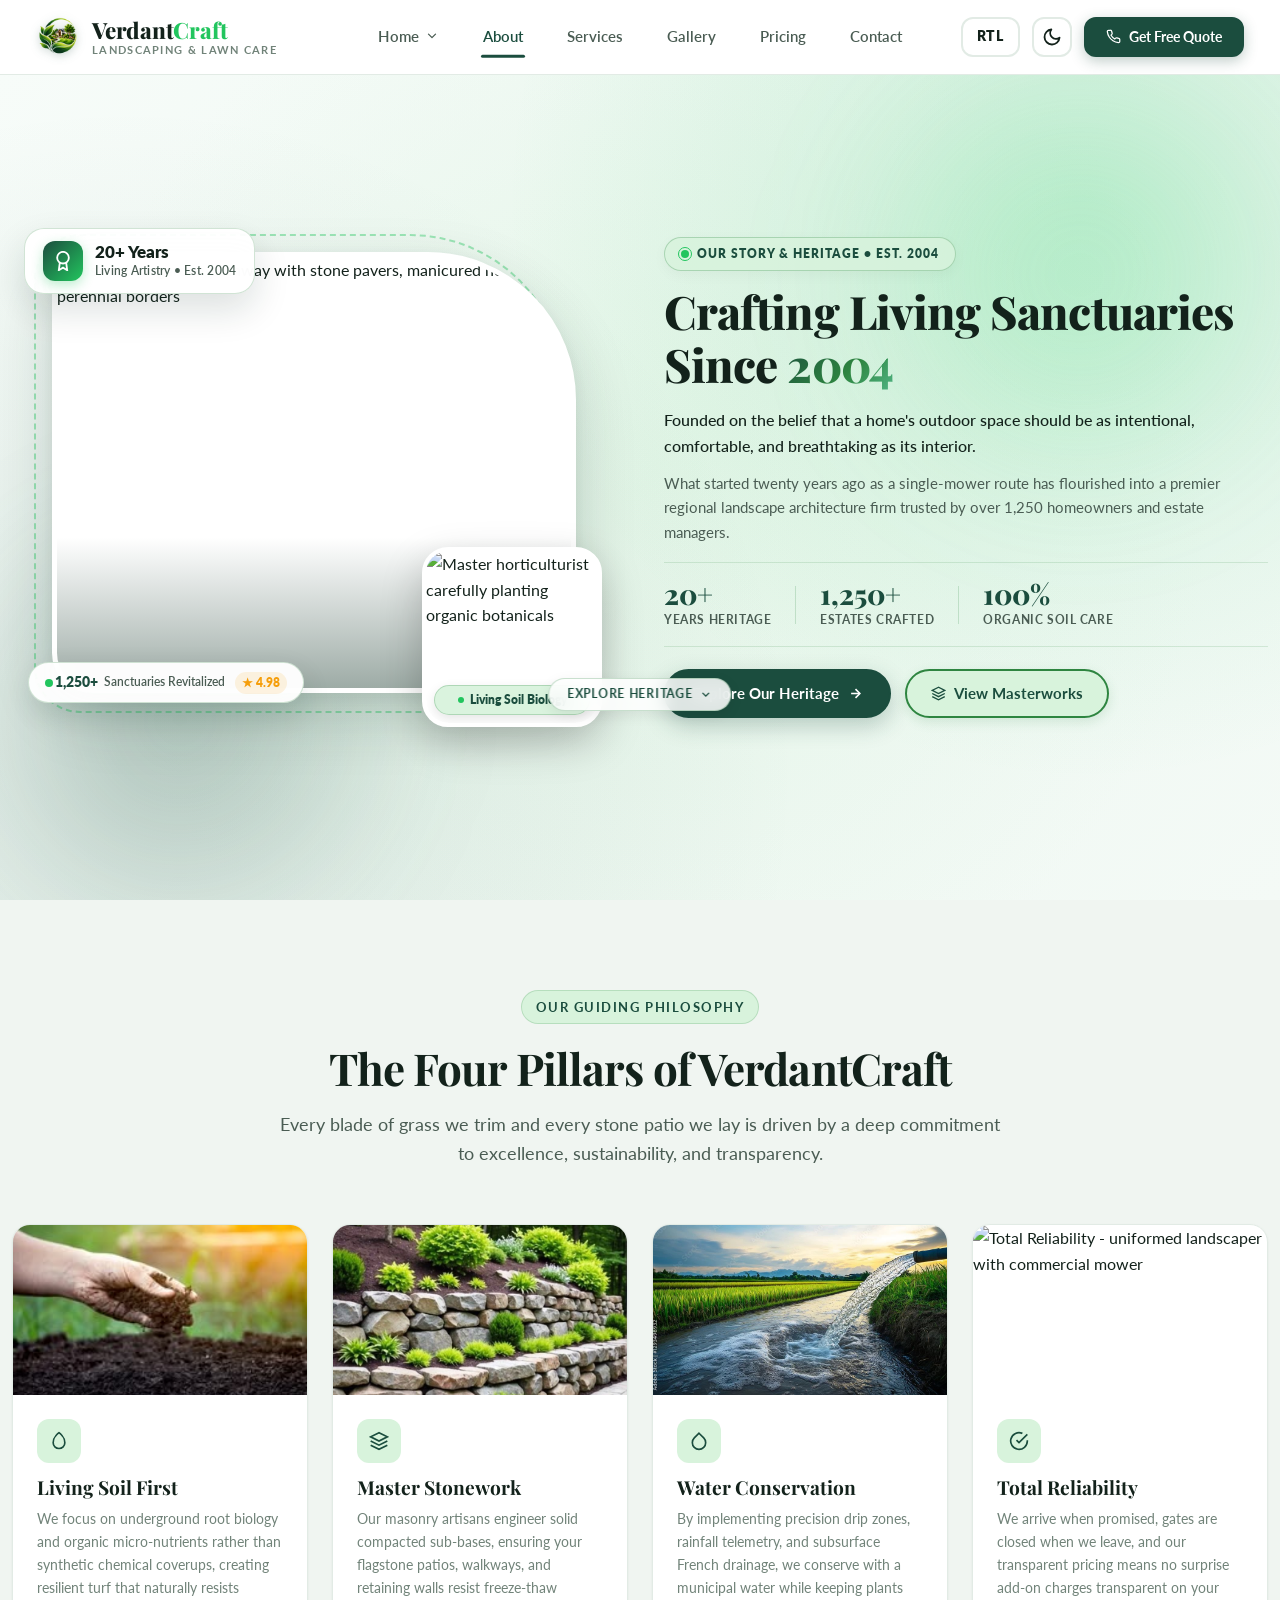
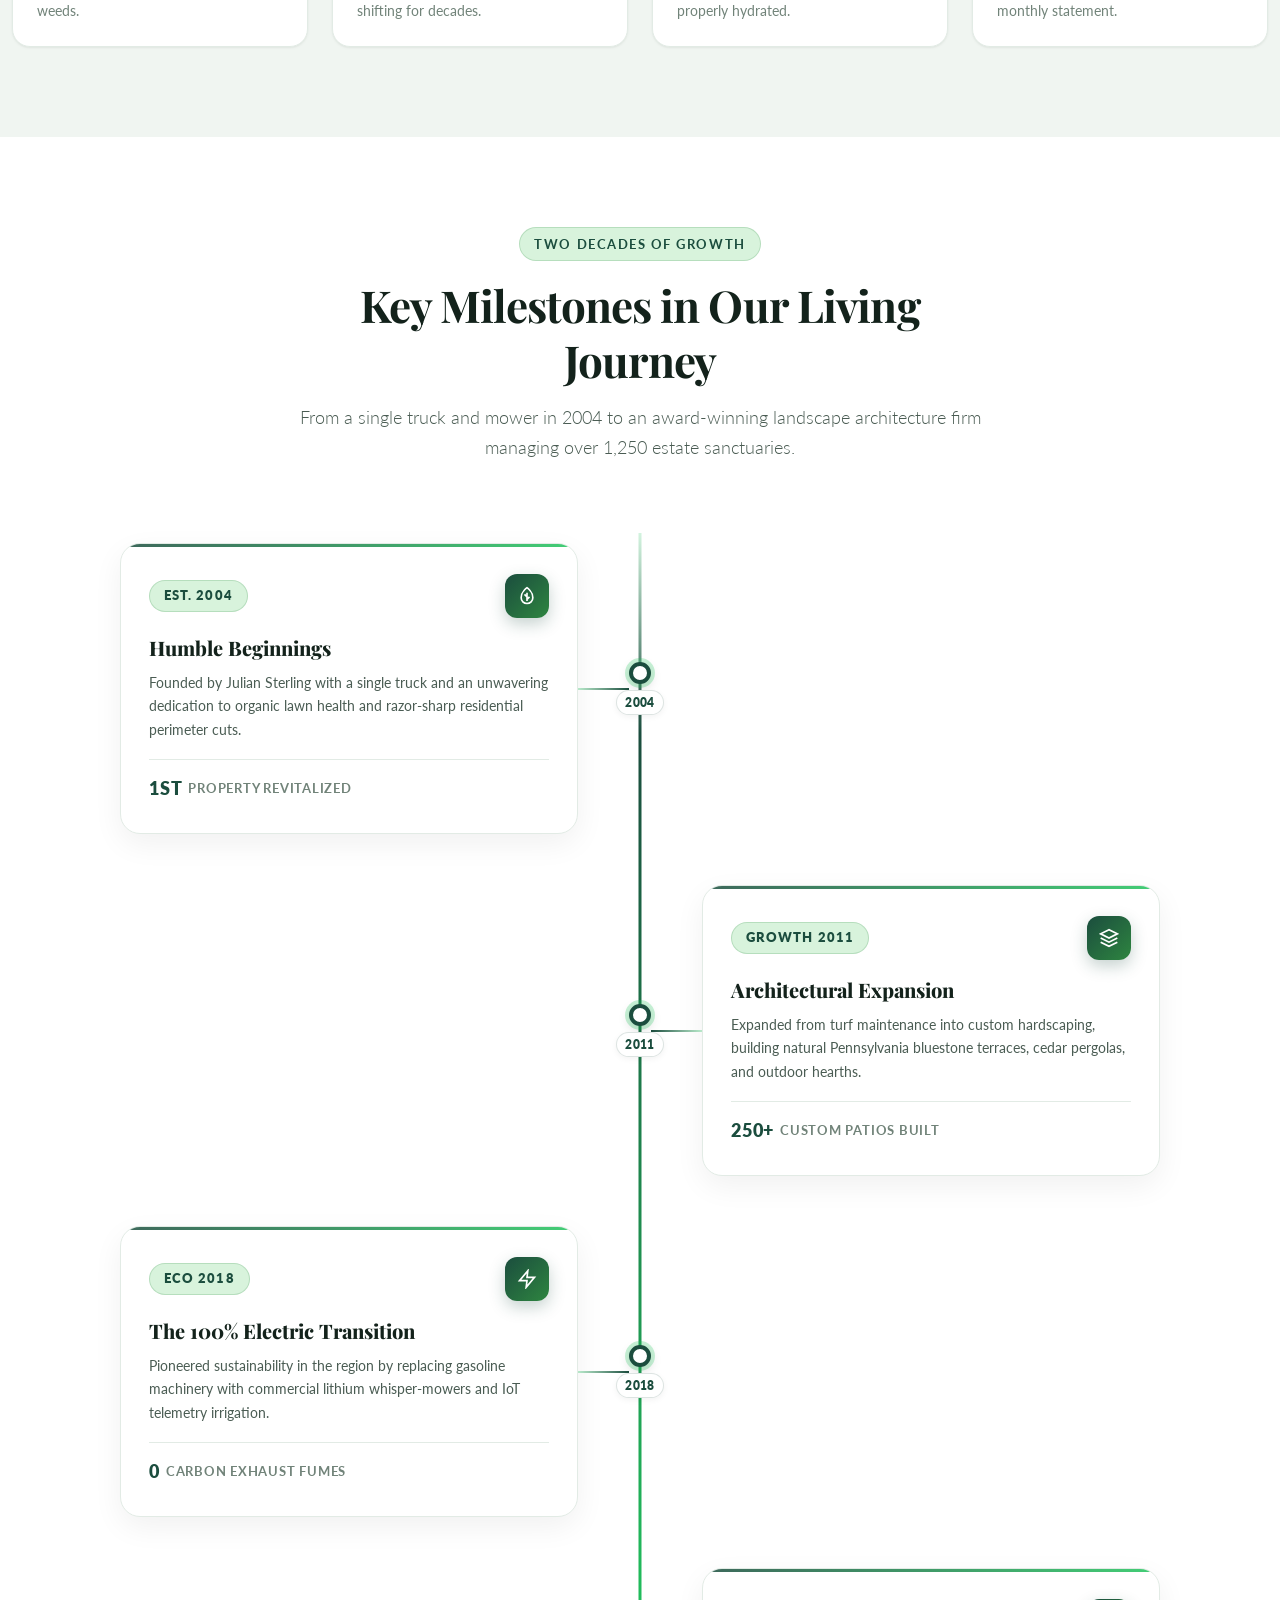
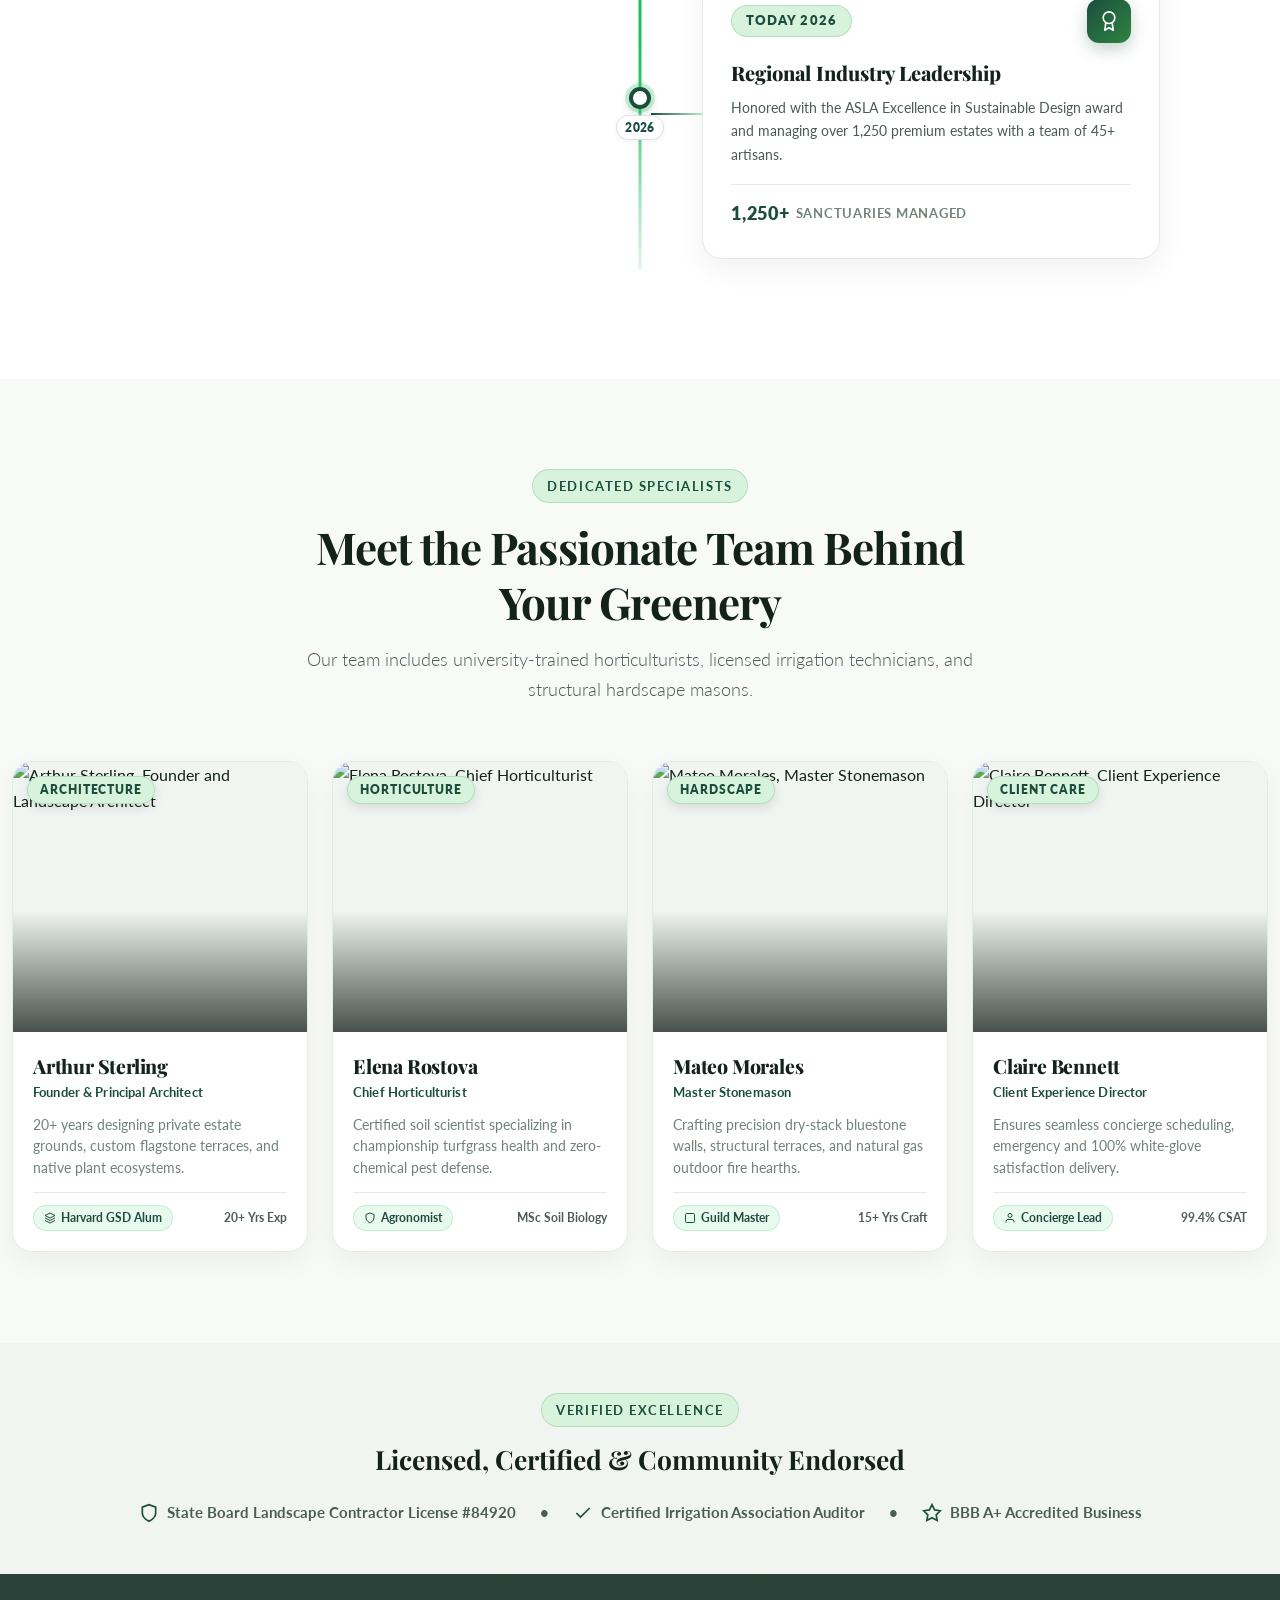
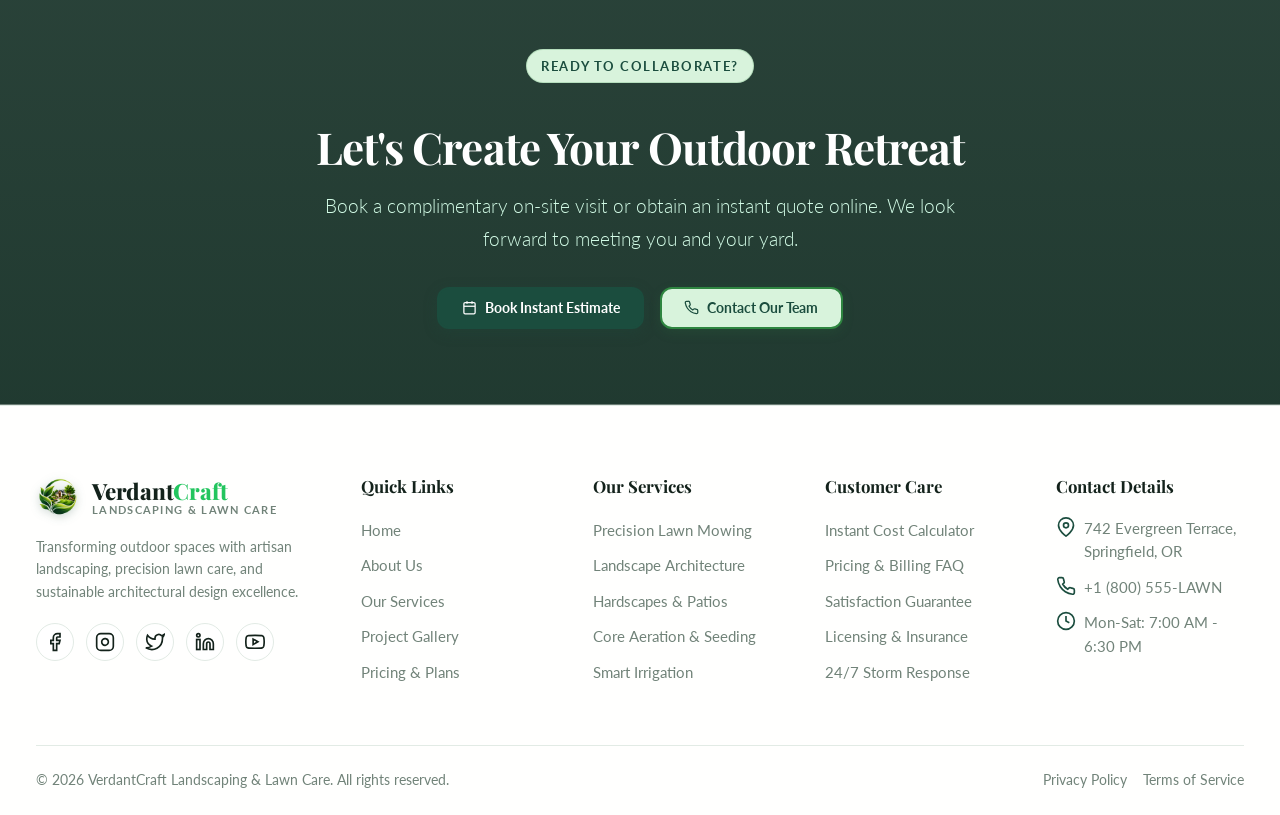
==== commit 14afbfde: "Update Garden Landscaping & Lawn Care Service website" ====
--- a/about.html
+++ b/about.html
@@ -1,5 +1,4 @@
-<<<<<<< HEAD
-﻿<!doctype html>
+<!doctype html>
 <html lang="en" dir="ltr" data-theme="light">
 <head>
   <meta charset="utf-8">
@@ -654,662 +653,4 @@
     </div>
   </footer>
 </body>
-</html>
-=======
-﻿<!doctype html>
-<html lang="en" dir="ltr" data-theme="light">
-<head>
-  <meta charset="utf-8">
-  <meta name="viewport" content="width=device-width, initial-scale=1">
-  <title>About Us | VerdantCraft Landscaping &amp; Lawn Care</title>
-  <meta name="description" content="Discover the story, certified horticulturists, eco-friendly philosophy, and craftsmanship behind VerdantCraft Landscaping & Lawn Care.">
-  <meta name="color-scheme" content="light dark">
-
-  <link rel="icon" href="favicon.ico" sizes="any">
-  <link rel="icon" href="favicon.svg" type="image/svg+xml">
-  <link rel="icon" type="image/png" sizes="16x16" href="favicon-16x16.png">
-  <link rel="icon" type="image/png" sizes="32x32" href="favicon-32x32.png">
-  <link rel="icon" type="image/png" sizes="48x48" href="favicon-48x48.png">
-  <link rel="apple-touch-icon" href="apple-touch-icon.png">
-
-  <link rel="preconnect" href="https://fonts.googleapis.com">
-  <link rel="preconnect" href="https://fonts.gstatic.com" crossorigin>
-  <link href="https://fonts.googleapis.com/css2?family=Lato:ital,wght@0,300;0,400;0,700;0,900;1,300;1,400;1,700&family=Playfair+Display:ital,wght@0,500;0,600;0,700;0,800;1,400;1,600&display=swap" rel="stylesheet">
-
-  <link rel="stylesheet" href="bootstrap.min.css">
-  <link rel="stylesheet" href="theme.css">
-  <link rel="stylesheet" href="style.css">
-  <link rel="stylesheet" href="about.css">
-  <link rel="stylesheet" href="responsive.css">
-  <link rel="stylesheet" href="animations.css">
-
-  <script src="config.js"></script>
-  <script src="theme.js"></script>
-  <script src="validation.js" defer></script>
-  <script src="main.js" defer></script>
-</head>
-<body data-page="about.html">
-  <a class="skip-link" href="#main">Skip to main content</a>
-
-  <header class="site-header">
-    <div class="container header-row">
-      <a class="brand" href="index.html" aria-label="VerdantCraft Home">
-        <div class="brand-logo-badge">
-          <img src="logo-light.png" alt="VerdantCraft Logo" class="brand-logo-img theme-logo-light">
-          <img src="logo-dark.png" alt="VerdantCraft Logo" class="brand-logo-img theme-logo-dark">
-        </div>
-        <div>
-          <span class="brand-name">Verdant<span>Craft</span></span>
-          <span class="brand-sub">LANDSCAPING &amp; LAWN CARE</span>
-        </div>
-      </a>
-
-      <nav class="site-nav" id="main-nav" aria-label="Main Navigation">
-        <div class="nav-item-dropdown">
-          <a href="index.html" class="nav-link nav-dropdown-toggle" aria-haspopup="true" aria-expanded="false">
-            <span>Home</span>
-            <svg class="dropdown-chevron" viewBox="0 0 24 24" fill="none" stroke="currentColor" stroke-width="2.2" stroke-linecap="round" stroke-linejoin="round" aria-hidden="true"><polyline points="6 9 12 15 18 9"/></svg>
-          </a>
-          <div class="dropdown-menu-custom" role="menu">
-            <a href="index.html" class="dropdown-item-custom" role="menuitem">
-              <span class="dropdown-item-title">Home 1</span>
-              <span class="dropdown-item-desc">Living Sanctuary (Residential)</span>
-            </a>
-            <a href="index-2.html" class="dropdown-item-custom" role="menuitem">
-              <span class="dropdown-item-title">Home 2</span>
-              <span class="dropdown-item-desc">Architectural Estates &amp; Commercial</span>
-            </a>
-          </div>
-        </div>
-        <a href="about.html" class="nav-link active">About</a>
-        <a href="services.html" class="nav-link">Services</a>
-        <a href="gallery.html" class="nav-link">Gallery</a>
-        <a href="pricing.html" class="nav-link">Pricing</a>
-        <a href="contact.html" class="nav-link">Contact</a>
-      </nav>
-
-      <div class="header-actions">
-        <button type="button" class="dir-btn direction-control" title="Click to change to RTL" aria-label="Toggle text direction">
-          <span class="dir-text">RTL</span>
-        </button>
-
-        <button type="button" class="icon-btn theme-control" title="Switch theme" aria-label="Toggle dark mode">
-          <svg class="nav-icon" viewBox="0 0 24 24" fill="none" stroke="currentColor" stroke-width="1.8">
-            <circle cx="12" cy="12" r="4"/>
-          </svg>
-        </button>
-
-        <a href="contact.html#contact-form-section" class="btn btn-primary d-none d-sm-inline-flex">
-          <svg class="icon" viewBox="0 0 24 24" fill="none" stroke="currentColor" stroke-width="2"><path d="M22 16.92v3a2 2 0 0 1-2.18 2 19.79 19.79 0 0 1-8.63-3.07 19.5 19.5 0 0 1-6-6 19.79 19.79 0 0 1-3.07-8.67A2 2 0 0 1 4.11 2h3a2 2 0 0 1 2 1.72 12.84 12.84 0 0 0 .7 2.81 2 2 0 0 1-.45 2.11L8.09 9.91a16 16 0 0 0 6 6l1.27-1.27a2 2 0 0 1 2.11-.45 12.84 12.84 0 0 0 2.81.7A2 2 0 0 1 22 16.92z"/></svg>
-          <span>Get Free Quote</span>
-        </a>
-
-        <button type="button" class="menu-toggle" aria-label="Toggle navigation menu" aria-expanded="false">
-          <svg class="nav-icon" viewBox="0 0 24 24" fill="none" stroke="currentColor" stroke-width="2.8" stroke-linecap="round"><line x1="3" y1="12" x2="21" y2="12"/><line x1="3" y1="6" x2="21" y2="6"/><line x1="3" y1="18" x2="21" y2="18"/></svg>
-        </button>
-      </div>
-    </div>
-  </header>
-
-  <main id="main">
-
-    <section class="about-hero" aria-label="About VerdantCraft Heritage">
-
-      <div class="about-hero-glow-1"></div>
-      <div class="about-hero-glow-2"></div>
-
-      <div class="container position-relative">
-        <div class="row align-items-center g-5">
-
-          <div class="col-lg-6" data-reveal="left">
-            <div class="about-hero-visual">
-
-              <div class="about-hero-backdrop"></div>
-
-              <div class="about-hero-main-frame">
-                <img src="https://images.unsplash.com/photo-1585320806297-9794b3e4eeae?auto=format&fit=crop&w=1200&q=85"
-                     alt="Lush estate garden pathway with stone pavers, manicured hedges, and perennial borders"
-                     class="about-hero-img-main"
-                     loading="eager">
-                <div class="about-hero-img-overlay"></div>
-                <div class="about-hero-shimmer"></div>
-              </div>
-
-              <div class="about-hero-sub-frame floating-badge">
-                <img src="https://images.unsplash.com/photo-1416879595882-3373a0480b5b?auto=format&fit=crop&w=600&q=85"
-                     alt="Master horticulturist carefully planting organic botanicals"
-                     class="about-hero-img-sub"
-                     loading="lazy">
-                <div class="about-hero-sub-tag">
-                  <span class="sub-tag-pulse"></span>
-                  <span>Living Soil Biology</span>
-                </div>
-              </div>
-
-              <div class="about-hero-exp-card">
-                <div class="exp-card-icon">
-                  <svg class="icon" viewBox="0 0 24 24" fill="none" stroke="currentColor" stroke-width="2.2"><circle cx="12" cy="8" r="7"/><polyline points="8.21 13.89 7 23 12 20 17 23 15.79 13.88"/></svg>
-                </div>
-                <div class="exp-card-info">
-                  <strong class="exp-card-title">20+ Years</strong>
-                  <span class="exp-card-subtitle">Living Artistry &bull; Est. 2004</span>
-                </div>
-              </div>
-
-              <div class="about-hero-stat-chip">
-                <div class="pulse-indicator"></div>
-                <div class="stat-chip-content">
-                  <span class="stat-chip-bold">1,250+</span>
-                  <span class="stat-chip-label">Sanctuaries Revitalized</span>
-                </div>
-                <span class="stat-chip-rating">&#9733; 4.98</span>
-              </div>
-            </div>
-          </div>
-
-          <div class="col-lg-6" data-reveal="right">
-            <div class="about-hero-content">
-
-              <div class="about-hero-eyebrow-pill">
-                <span class="eyebrow-pulse-dot"></span>
-                <span>Our Story &amp; Heritage &bull; Est. 2004</span>
-              </div>
-
-              <h1>Crafting Living Sanctuaries Since <span class="text-gradient">2004</span></h1>
-
-              <p class="lead">
-                Founded on the belief that a home's outdoor space should be as intentional, comfortable, and breathtaking as its interior.
-              </p>
-
-              <p class="about-hero-body-text">
-                What started twenty years ago as a single-mower route has flourished into a premier regional landscape architecture firm trusted by over 1,250 homeowners and estate managers.
-              </p>
-
-              <div class="about-metrics-row">
-                <div class="about-metric-item">
-                  <span class="about-metric-number">20+</span>
-                  <span class="about-metric-label">Years Heritage</span>
-                </div>
-                <div class="about-metric-divider"></div>
-                <div class="about-metric-item">
-                  <span class="about-metric-number">1,250+</span>
-                  <span class="about-metric-label">Estates Crafted</span>
-                </div>
-                <div class="about-metric-divider"></div>
-                <div class="about-metric-item">
-                  <span class="about-metric-number">100%</span>
-                  <span class="about-metric-label">Organic Soil Care</span>
-                </div>
-              </div>
-
-              <div class="about-hero-actions">
-                <a href="#our-philosophy" class="btn btn-primary btn-hero-explore">
-                  <span>Explore Our Heritage</span>
-                  <svg class="icon" viewBox="0 0 24 24" fill="none" stroke="currentColor" stroke-width="2.5"><line x1="5" y1="12" x2="19" y2="12"/><polyline points="12 5 19 12 12 19"/></svg>
-                </a>
-                <a href="gallery.html" class="btn btn-secondary btn-hero-portfolio">
-                  <svg class="icon" viewBox="0 0 24 24" fill="none" stroke="currentColor" stroke-width="2.2"><polygon points="12 2 2 7 12 12 22 7 12 2"/><polyline points="2 17 12 22 22 17"/><polyline points="2 12 12 17 22 12"/></svg>
-                  <span>View Masterworks</span>
-                </a>
-              </div>
-            </div>
-          </div>
-        </div>
-
-        <a href="#our-philosophy" class="about-hero-scroll-pill" aria-label="Scroll down to explore VerdantCraft Guiding Philosophy">
-          <span>Explore Heritage</span>
-          <svg class="scroll-arrow-icon" viewBox="0 0 24 24" fill="none" stroke="currentColor" stroke-width="2.5"><polyline points="6 9 12 15 18 9"/></svg>
-        </a>
-      </div>
-    </section>
-
-    <section class="section section-muted" id="our-philosophy" aria-label="Our Core Principles">
-      <div class="container">
-        <div class="section-header" data-reveal>
-          <span class="eyebrow">Our Guiding Philosophy</span>
-          <h2>The Four Pillars of VerdantCraft</h2>
-          <p>Every blade of grass we trim and every stone patio we lay is driven by a deep commitment to excellence, sustainability, and transparency.</p>
-        </div>
-
-        <div class="row g-4">
-          <div class="col-md-6 col-lg-3" data-reveal>
-            <div class="pillar-card">
-              <div class="pillar-img-wrap">
-                <img src="living-soil-first.jpg" alt="Living Soil First - hand holding rich organic garden soil and compost">
-              </div>
-              <div class="pillar-body">
-                <div class="service-icon-wrap" style="margin-bottom:12px; width:44px; height:44px;">
-                  <svg class="icon" viewBox="0 0 24 24" fill="none" stroke="currentColor" stroke-width="2"><path d="M12 2C12 2 5 7 5 14a7 7 0 0 0 14 0c0-7-7-12-7-12z"/></svg>
-                </div>
-                <h3 style="font-size:1.2rem; margin-bottom:8px;">Living Soil First</h3>
-                <p style="font-size:0.9rem; margin:0; color:var(--text-muted);">We focus on underground root biology and organic micro-nutrients rather than synthetic chemical coverups, creating resilient turf that naturally resists weeds.</p>
-              </div>
-            </div>
-          </div>
-
-          <div class="col-md-6 col-lg-3" data-reveal>
-            <div class="pillar-card">
-              <div class="pillar-img-wrap">
-                <img src="master-stonework-wall.jpg" alt="Master Stonework - artisan terraced stone retaining wall, stone paver pathway and lush plantings">
-              </div>
-              <div class="pillar-body">
-                <div class="service-icon-wrap" style="margin-bottom:12px; width:44px; height:44px;">
-                  <svg class="icon" viewBox="0 0 24 24" fill="none" stroke="currentColor" stroke-width="2"><polygon points="12 2 2 7 12 12 22 7 12 2"/><polyline points="2 17 12 22 22 17"/><polyline points="2 12 12 17 22 12"/></svg>
-                </div>
-                <h3 style="font-size:1.2rem; margin-bottom:8px;">Master Stonework</h3>
-                <p style="font-size:0.9rem; margin:0; color:var(--text-muted);">Our masonry artisans engineer solid compacted sub-bases, ensuring your flagstone patios, walkways, and retaining walls resist freeze-thaw shifting for decades.</p>
-              </div>
-            </div>
-          </div>
-
-          <div class="col-md-6 col-lg-3" data-reveal>
-            <div class="pillar-card">
-              <div class="pillar-img-wrap">
-                <img src="water-conservation.jpg" alt="Water Conservation - precision irrigation stream delivering clean water across landscape">
-              </div>
-              <div class="pillar-body">
-                <div class="service-icon-wrap" style="margin-bottom:12px; width:44px; height:44px;">
-                  <svg class="icon" viewBox="0 0 24 24" fill="none" stroke="currentColor" stroke-width="2"><path d="M12 2.69l5.66 5.66a8 8 0 1 1-11.31 0z"/></svg>
-                </div>
-                <h3 style="font-size:1.2rem; margin-bottom:8px;">Water Conservation</h3>
-                <p style="font-size:0.9rem; margin:0; color:var(--text-muted);">By implementing precision drip zones, rainfall telemetry, and subsurface French drainage, we conserve with a municipal water while keeping plants properly hydrated.</p>
-              </div>
-            </div>
-          </div>
-
-          <div class="col-md-6 col-lg-3" data-reveal>
-            <div class="pillar-card">
-              <div class="pillar-img-wrap">
-                <img src="https://images.unsplash.com/photo-1522071820081-009f0129c71c?auto=format&fit=crop&w=600&q=80" alt="Total Reliability - uniformed landscaper with commercial mower">
-              </div>
-              <div class="pillar-body">
-                <div class="service-icon-wrap" style="margin-bottom:12px; width:44px; height:44px;">
-                  <svg class="icon" viewBox="0 0 24 24" fill="none" stroke="currentColor" stroke-width="2"><path d="M22 11.08V12a10 10 0 1 1-5.93-9.14"/><polyline points="22 4 12 14.01 9 11.01"/></svg>
-                </div>
-                <h3 style="font-size:1.2rem; margin-bottom:8px;">Total Reliability</h3>
-                <p style="font-size:0.9rem; margin:0; color:var(--text-muted);">We arrive when promised, gates are closed when we leave, and our transparent pricing means no surprise add-on charges transparent on your monthly statement.</p>
-              </div>
-            </div>
-          </div>
-        </div>
-      </div>
-    </section>
-
-    <section class="section section-timeline" aria-label="Our Milestones and Evolution">
-      <div class="container">
-        <div class="section-header text-center" data-reveal>
-          <span class="eyebrow">Two Decades of Growth</span>
-          <h2>Key Milestones in Our Living Journey</h2>
-          <p class="lead">From a single truck and mower in 2004 to an award-winning landscape architecture firm managing over 1,250 estate sanctuaries.</p>
-        </div>
-
-        <div class="timeline-vertical-wrap">
-
-          <div class="timeline-spine-line"></div>
-
-          <div class="timeline-row timeline-row-left">
-            <div class="timeline-card-wrap" data-reveal="left">
-              <div class="timeline-vertical-card">
-                <div class="timeline-card-top">
-                  <span class="timeline-year-tag">EST. 2004</span>
-                  <div class="timeline-icon-box">
-                    <svg class="icon" viewBox="0 0 24 24" fill="none" stroke="currentColor" stroke-width="2"><path d="M12 2C12 2 5 7 5 14a7 7 0 0 0 14 0c0-7-7-12-7-12z"/><path d="M12 8v10M12 13l-3-3M12 16l3-3"/></svg>
-                  </div>
-                </div>
-                <h3 class="timeline-card-title">Humble Beginnings</h3>
-                <p class="timeline-card-desc">Founded by Julian Sterling with a single truck and an unwavering dedication to organic lawn health and razor-sharp residential perimeter cuts.</p>
-                <div class="timeline-card-stat">
-                  <span>1st</span> Property Revitalized
-                </div>
-              </div>
-            </div>
-
-            <div class="timeline-node" data-reveal>
-              <div class="timeline-node-dot"></div>
-              <span class="timeline-node-year">2004</span>
-            </div>
-            <div class="timeline-spacer"></div>
-          </div>
-
-          <div class="timeline-row timeline-row-right">
-            <div class="timeline-spacer"></div>
-
-            <div class="timeline-node" data-reveal>
-              <div class="timeline-node-dot"></div>
-              <span class="timeline-node-year">2011</span>
-            </div>
-            <div class="timeline-card-wrap" data-reveal="right">
-              <div class="timeline-vertical-card">
-                <div class="timeline-card-top">
-                  <span class="timeline-year-tag">GROWTH 2011</span>
-                  <div class="timeline-icon-box">
-                    <svg class="icon" viewBox="0 0 24 24" fill="none" stroke="currentColor" stroke-width="2"><polygon points="12 2 2 7 12 12 22 7 12 2"/><polyline points="2 17 12 22 22 17"/><polyline points="2 12 12 17 22 12"/></svg>
-                  </div>
-                </div>
-                <h3 class="timeline-card-title">Architectural Expansion</h3>
-                <p class="timeline-card-desc">Expanded from turf maintenance into custom hardscaping, building natural Pennsylvania bluestone terraces, cedar pergolas, and outdoor hearths.</p>
-                <div class="timeline-card-stat">
-                  <span>250+</span> Custom Patios Built
-                </div>
-              </div>
-            </div>
-          </div>
-
-          <div class="timeline-row timeline-row-left">
-            <div class="timeline-card-wrap" data-reveal="left">
-              <div class="timeline-vertical-card">
-                <div class="timeline-card-top">
-                  <span class="timeline-year-tag">ECO 2018</span>
-                  <div class="timeline-icon-box">
-                    <svg class="icon" viewBox="0 0 24 24" fill="none" stroke="currentColor" stroke-width="2"><path d="M13 2L3 14h9l-1 8 10-12h-9l1-8z"/></svg>
-                  </div>
-                </div>
-                <h3 class="timeline-card-title">The 100% Electric Transition</h3>
-                <p class="timeline-card-desc">Pioneered sustainability in the region by replacing gasoline machinery with commercial lithium whisper-mowers and IoT telemetry irrigation.</p>
-                <div class="timeline-card-stat">
-                  <span>0</span> Carbon Exhaust Fumes
-                </div>
-              </div>
-            </div>
-
-            <div class="timeline-node" data-reveal>
-              <div class="timeline-node-dot"></div>
-              <span class="timeline-node-year">2018</span>
-            </div>
-            <div class="timeline-spacer"></div>
-          </div>
-
-          <div class="timeline-row timeline-row-right">
-            <div class="timeline-spacer"></div>
-
-            <div class="timeline-node" data-reveal>
-              <div class="timeline-node-dot"></div>
-              <span class="timeline-node-year">2026</span>
-            </div>
-            <div class="timeline-card-wrap" data-reveal="right">
-              <div class="timeline-vertical-card">
-                <div class="timeline-card-top">
-                  <span class="timeline-year-tag">TODAY 2026</span>
-                  <div class="timeline-icon-box">
-                    <svg class="icon" viewBox="0 0 24 24" fill="none" stroke="currentColor" stroke-width="2"><circle cx="12" cy="8" r="7"/><polyline points="8.21 13.89 7 23 12 20 17 23 15.79 13.88"/></svg>
-                  </div>
-                </div>
-                <h3 class="timeline-card-title">Regional Industry Leadership</h3>
-                <p class="timeline-card-desc">Honored with the ASLA Excellence in Sustainable Design award and managing over 1,250 premium estates with a team of 45+ artisans.</p>
-                <div class="timeline-card-stat">
-                  <span>1,250+</span> Sanctuaries Managed
-                </div>
-              </div>
-            </div>
-          </div>
-        </div>
-      </div>
-    </section>
-
-    <section class="section" aria-label="Our Horticultural Experts">
-      <div class="container">
-        <div class="section-header text-center" data-reveal>
-          <span class="eyebrow">Dedicated Specialists</span>
-          <h2>Meet the Passionate Team Behind Your Greenery</h2>
-          <p class="lead">Our team includes university-trained horticulturists, licensed irrigation technicians, and structural hardscape masons.</p>
-        </div>
-
-        <div class="team-grid-modern">
-
-          <div class="team-card-modern" data-reveal>
-            <div class="team-portrait-frame">
-              <span class="team-dept-badge">Architecture</span>
-              <img src="https://images.unsplash.com/photo-1560250097-0b93528c311a?auto=format&fit=crop&w=600&q=80" alt="Arthur Sterling, Founder and Landscape Architect" class="team-portrait-img" loading="lazy">
-              <div class="team-portrait-overlay"></div>
-              <div class="team-social-bar">
-                <a href="#" class="team-social-link" aria-label="LinkedIn Profile">
-                  <svg viewBox="0 0 24 24" fill="currentColor"><path d="M19 3a2 2 0 0 1 2 2v14a2 2 0 0 1-2 2H5a2 2 0 0 1-2-2V5a2 2 0 0 1 2-2h14m-.5 15.5v-5.3a3.26 3.26 0 0 0-3.26-3.26c-.85 0-1.84.52-2.28 1.3v-1.11h-2.79v8.37h2.79v-4.93c0-.77.62-1.4 1.39-1.4a1.4 1.4 0 0 1 1.4 1.4v4.93h2.75M6.46 10.9v8.37H9.2V10.9H6.46M7.83 6.45a1.6 1.6 0 0 0-1.6 1.6 1.6 1.6 0 0 0 1.6 1.6 1.6 1.6 0 0 0 1.6-1.6 1.6 1.6 0 0 0-1.6-1.6z"/></svg>
-                </a>
-                <a href="#" class="team-social-link" aria-label="Email Arthur">
-                  <svg viewBox="0 0 24 24" fill="none" stroke="currentColor" stroke-width="2"><path d="M4 4h16c1.1 0 2 .9 2 2v12c0 1.1-.9 2-2 2H4c-1.1 0-2-.9-2-2V6c0-1.1.9-2 2-2z"/><polyline points="22,6 12,13 2,6"/></svg>
-                </a>
-              </div>
-            </div>
-            <div class="team-content-body">
-              <div>
-                <h3 class="team-member-name">Arthur Sterling</h3>
-                <div class="team-member-role">Founder &amp; Principal Architect</div>
-                <p class="team-member-bio">20+ years designing private estate grounds, custom flagstone terraces, and native plant ecosystems.</p>
-              </div>
-              <div class="team-member-meta">
-                <span class="team-credential-chip">
-                  <svg viewBox="0 0 24 24" fill="none" stroke="currentColor" stroke-width="2" style="width:12px;height:12px;"><path d="M12 2L2 7l10 5 10-5-10-5zM2 17l10 5 10-5M2 12l10 5 10-5"/></svg>
-                  Harvard GSD Alum
-                </span>
-                <span>20+ Yrs Exp</span>
-              </div>
-            </div>
-          </div>
-
-          <div class="team-card-modern" data-reveal>
-            <div class="team-portrait-frame">
-              <span class="team-dept-badge">Horticulture</span>
-              <img src="https://images.unsplash.com/photo-1573496359142-b8d87734a5a2?auto=format&fit=crop&w=600&q=80" alt="Elena Rostova, Chief Horticulturist" class="team-portrait-img" loading="lazy">
-              <div class="team-portrait-overlay"></div>
-              <div class="team-social-bar">
-                <a href="#" class="team-social-link" aria-label="LinkedIn Profile">
-                  <svg viewBox="0 0 24 24" fill="currentColor"><path d="M19 3a2 2 0 0 1 2 2v14a2 2 0 0 1-2 2H5a2 2 0 0 1-2-2V5a2 2 0 0 1 2-2h14m-.5 15.5v-5.3a3.26 3.26 0 0 0-3.26-3.26c-.85 0-1.84.52-2.28 1.3v-1.11h-2.79v8.37h2.79v-4.93c0-.77.62-1.4 1.39-1.4a1.4 1.4 0 0 1 1.4 1.4v4.93h2.75M6.46 10.9v8.37H9.2V10.9H6.46M7.83 6.45a1.6 1.6 0 0 0-1.6 1.6 1.6 1.6 0 0 0 1.6 1.6 1.6 1.6 0 0 0 1.6-1.6 1.6 1.6 0 0 0-1.6-1.6z"/></svg>
-                </a>
-                <a href="#" class="team-social-link" aria-label="Email Elena">
-                  <svg viewBox="0 0 24 24" fill="none" stroke="currentColor" stroke-width="2"><path d="M4 4h16c1.1 0 2 .9 2 2v12c0 1.1-.9 2-2 2H4c-1.1 0-2-.9-2-2V6c0-1.1.9-2 2-2z"/><polyline points="22,6 12,13 2,6"/></svg>
-                </a>
-              </div>
-            </div>
-            <div class="team-content-body">
-              <div>
-                <h3 class="team-member-name">Elena Rostova</h3>
-                <div class="team-member-role">Chief Horticulturist</div>
-                <p class="team-member-bio">Certified soil scientist specializing in championship turfgrass health and zero-chemical pest defense.</p>
-              </div>
-              <div class="team-member-meta">
-                <span class="team-credential-chip">
-                  <svg viewBox="0 0 24 24" fill="none" stroke="currentColor" stroke-width="2" style="width:12px;height:12px;"><path d="M12 22s8-4 8-10V5l-8-3-8 3v7c0 6 8 10 8 10z"/></svg>
-                   Agronomist
-                </span>
-                <span>MSc Soil Biology</span>
-              </div>
-            </div>
-          </div>
-
-          <div class="team-card-modern" data-reveal>
-            <div class="team-portrait-frame">
-              <span class="team-dept-badge">Hardscape</span>
-              <img src="https://images.unsplash.com/photo-1519085360753-af0119f7cbe7?auto=format&fit=crop&w=600&q=80" alt="Mateo Morales, Master Stonemason" class="team-portrait-img" loading="lazy">
-              <div class="team-portrait-overlay"></div>
-              <div class="team-social-bar">
-                <a href="#" class="team-social-link" aria-label="LinkedIn Profile">
-                  <svg viewBox="0 0 24 24" fill="currentColor"><path d="M19 3a2 2 0 0 1 2 2v14a2 2 0 0 1-2 2H5a2 2 0 0 1-2-2V5a2 2 0 0 1 2-2h14m-.5 15.5v-5.3a3.26 3.26 0 0 0-3.26-3.26c-.85 0-1.84.52-2.28 1.3v-1.11h-2.79v8.37h2.79v-4.93c0-.77.62-1.4 1.39-1.4a1.4 1.4 0 0 1 1.4 1.4v4.93h2.75M6.46 10.9v8.37H9.2V10.9H6.46M7.83 6.45a1.6 1.6 0 0 0-1.6 1.6 1.6 1.6 0 0 0 1.6 1.6 1.6 1.6 0 0 0 1.6-1.6 1.6 1.6 0 0 0-1.6-1.6z"/></svg>
-                </a>
-                <a href="#" class="team-social-link" aria-label="Email Mateo">
-                  <svg viewBox="0 0 24 24" fill="none" stroke="currentColor" stroke-width="2"><path d="M4 4h16c1.1 0 2 .9 2 2v12c0 1.1-.9 2-2 2H4c-1.1 0-2-.9-2-2V6c0-1.1.9-2 2-2z"/><polyline points="22,6 12,13 2,6"/></svg>
-                </a>
-              </div>
-            </div>
-            <div class="team-content-body">
-              <div>
-                <h3 class="team-member-name">Mateo Morales</h3>
-                <div class="team-member-role">Master Stonemason</div>
-                <p class="team-member-bio">Crafting precision dry-stack bluestone walls, structural terraces, and natural gas outdoor fire hearths.</p>
-              </div>
-              <div class="team-member-meta">
-                <span class="team-credential-chip">
-                  <svg viewBox="0 0 24 24" fill="none" stroke="currentColor" stroke-width="2" style="width:12px;height:12px;"><rect x="3" y="3" width="18" height="18" rx="2" ry="2"/></svg>
-                  Guild Master
-                </span>
-                <span>15+ Yrs Craft</span>
-              </div>
-            </div>
-          </div>
-
-          <div class="team-card-modern" data-reveal>
-            <div class="team-portrait-frame">
-              <span class="team-dept-badge">Client Care</span>
-              <img src="https://images.unsplash.com/photo-1580489944761-15a19d654956?auto=format&fit=crop&w=600&q=80" alt="Claire Bennett, Client Experience Director" class="team-portrait-img" loading="lazy">
-              <div class="team-portrait-overlay"></div>
-              <div class="team-social-bar">
-                <a href="#" class="team-social-link" aria-label="LinkedIn Profile">
-                  <svg viewBox="0 0 24 24" fill="currentColor"><path d="M19 3a2 2 0 0 1 2 2v14a2 2 0 0 1-2 2H5a2 2 0 0 1-2-2V5a2 2 0 0 1 2-2h14m-.5 15.5v-5.3a3.26 3.26 0 0 0-3.26-3.26c-.85 0-1.84.52-2.28 1.3v-1.11h-2.79v8.37h2.79v-4.93c0-.77.62-1.4 1.39-1.4a1.4 1.4 0 0 1 1.4 1.4v4.93h2.75M6.46 10.9v8.37H9.2V10.9H6.46M7.83 6.45a1.6 1.6 0 0 0-1.6 1.6 1.6 1.6 0 0 0 1.6 1.6 1.6 1.6 0 0 0 1.6-1.6 1.6 1.6 0 0 0-1.6-1.6z"/></svg>
-                </a>
-                <a href="#" class="team-social-link" aria-label="Email Claire">
-                  <svg viewBox="0 0 24 24" fill="none" stroke="currentColor" stroke-width="2"><path d="M4 4h16c1.1 0 2 .9 2 2v12c0 1.1-.9 2-2 2H4c-1.1 0-2-.9-2-2V6c0-1.1.9-2 2-2z"/><polyline points="22,6 12,13 2,6"/></svg>
-                </a>
-              </div>
-            </div>
-            <div class="team-content-body">
-              <div>
-                <h3 class="team-member-name">Claire Bennett</h3>
-                <div class="team-member-role">Client Experience Director</div>
-                <p class="team-member-bio">Ensures seamless concierge scheduling, emergency and 100% white-glove satisfaction delivery.</p>
-              </div>
-              <div class="team-member-meta">
-                <span class="team-credential-chip">
-                  <svg viewBox="0 0 24 24" fill="none" stroke="currentColor" stroke-width="2" style="width:12px;height:12px;"><path d="M20 21v-2a4 4 0 0 0-4-4H8a4 4 0 0 0-4 4v2"/><circle cx="12" cy="7" r="4"/></svg>
-                  Concierge Lead
-                </span>
-                <span>99.4% CSAT</span>
-              </div>
-            </div>
-          </div>
-        </div>
-      </div>
-    </section>
-
-    <section class="section section-muted" style="padding: 50px 0;">
-      <div class="container text-center" data-reveal>
-        <span class="eyebrow" style="margin-bottom:16px;">Verified Excellence</span>
-        <h3 style="margin-bottom:24px;">Licensed, Certified &amp; Community Endorsed</h3>
-        <div class="trust-points-bar d-flex justify-content-center align-items-center flex-wrap gap-4 text-muted" style="font-size:0.95rem; font-weight:700;">
-          <div class="d-flex align-items-center gap-2">
-            <svg class="icon text-primary" viewBox="0 0 24 24" fill="none" stroke="currentColor" stroke-width="2"><path d="M12 22s8-4 8-10V5l-8-3-8 3v7c0 6 8 10 8 10z"/></svg>
-            <span>State Board Landscape Contractor License #84920</span>
-          </div>
-          <span>&bull;</span>
-          <div class="d-flex align-items-center gap-2">
-            <svg class="icon text-primary" viewBox="0 0 24 24" fill="none" stroke="currentColor" stroke-width="2"><polyline points="20 6 9 17 4 12"/></svg>
-            <span>Certified Irrigation Association Auditor</span>
-          </div>
-          <span>&bull;</span>
-          <div class="d-flex align-items-center gap-2">
-            <svg class="icon text-primary" viewBox="0 0 24 24" fill="none" stroke="currentColor" stroke-width="2"><path d="M12 2l3.09 6.26L22 9.27l-5 4.87 1.18 6.88L12 17.77l-6.18 3.25L7 14.14 2 9.27l6.91-1.01L12 2z"/></svg>
-            <span>BBB A+ Accredited Business</span>
-          </div>
-        </div>
-      </div>
-    </section>
-
-    <section class="section" style="background-image: linear-gradient(rgba(19, 46, 36, 0.90), rgba(19, 46, 36, 0.94)), url('https://images.unsplash.com/photo-1448375240586-882707db888b?auto=format&fit=crop&w=1600&q=80'); background-size: cover; background-position: center; color:#ffffff; padding: 75px 0;">
-      <div class="container text-center" data-reveal>
-        <span class="eyebrow" style="background: rgba(255,255,255,0.15); color: #86efac;">Ready to collaborate?</span>
-        <h2 style="color:#ffffff; margin: 20px 0 16px;">Let's Create Your Outdoor Retreat</h2>
-        <p class="lead" style="color: #d1fae5; max-width:650px; margin: 0 auto 32px;">
-          Book a complimentary on-site visit or obtain an instant quote online. We look forward to meeting you and your yard.
-        </p>
-        <div class="d-flex justify-content-center flex-wrap gap-3">
-          <a href="book-now.html" class="btn btn-primary btn-lg">
-            <svg class="icon" viewBox="0 0 24 24" fill="none" stroke="currentColor" stroke-width="2"><rect x="3" y="4" width="18" height="18" rx="2" ry="2"/><line x1="16" y1="2" x2="16" y2="6"/><line x1="8" y1="2" x2="8" y2="6"/><line x1="3" y1="10" x2="21" y2="10"/></svg>
-            <span>Book Instant Estimate</span>
-          </a>
-          <a href="contact.html" class="btn btn-secondary btn-lg">
-            <svg class="icon" viewBox="0 0 24 24" fill="none" stroke="currentColor" stroke-width="2"><path d="M22 16.92v3a2 2 0 0 1-2.18 2 19.79 19.79 0 0 1-8.63-3.07 19.5 19.5 0 0 1-6-6 19.79 19.79 0 0 1-3.07-8.67A2 2 0 0 1 4.11 2h3a2 2 0 0 1 2 1.72 12.84 12.84 0 0 0 .7 2.81 2 2 0 0 1-.45 2.11L8.09 9.91a16 16 0 0 0 6 6l1.27-1.27a2 2 0 0 1 2.11-.45 12.84 12.84 0 0 0 2.81.7A2 2 0 0 1 22 16.92z"/></svg>
-            <span>Contact Our Team</span>
-          </a>
-        </div>
-      </div>
-    </section>
-  </main>
-
-  <footer class="site-footer">
-    <div class="container">
-      <div class="footer-grid">
-        <div class="footer-about">
-          <a class="brand" href="index.html" style="margin-bottom: 16px;" aria-label="VerdantCraft Home">
-            <div class="brand-logo-badge">
-              <img src="logo-light.png" alt="VerdantCraft Logo" class="brand-logo-img theme-logo-light">
-              <img src="logo-dark.png" alt="VerdantCraft Logo" class="brand-logo-img theme-logo-dark">
-            </div>
-            <div>
-              <span class="brand-name">Verdant<span>Craft</span></span>
-              <span class="brand-sub">LANDSCAPING &amp; LAWN CARE</span>
-            </div>
-          </a>
-          <p>Transforming outdoor spaces with artisan landscaping, precision lawn care, and sustainable architectural design excellence.</p>
-          <div style="margin: 16px 0;">
-          </div>
-           <div class="footer-social-links">
-            <a href="https://facebook.com" aria-label="Facebook"><svg class="icon" viewBox="0 0 24 24" fill="none" stroke="currentColor" stroke-width="2"><path d="M18 2h-3a5 5 0 0 0-5 5v3H7v4h3v8h4v-8h3l1-4h-4V7a1 1 0 0 1 1-1h3z"/></svg></a>
-            <a href="https://instagram.com" aria-label="Instagram"><svg class="icon" viewBox="0 0 24 24" fill="none" stroke="currentColor" stroke-width="2"><rect x="2" y="2" width="20" height="20" rx="5" ry="5"/><path d="M16 11.37A4 4 0 1 1 12.63 8 4 4 0 0 1 16 11.37z"/><line x1="17.5" y1="6.5" x2="17.51" y2="6.5"/></svg></a>
-            <a href="https://x.com" aria-label="X (Twitter)"><svg class="icon" viewBox="0 0 24 24" fill="none" stroke="currentColor" stroke-width="2"><path d="M23 3a10.9 10.9 0 0 1-3.14 1.53 4.48 4.48 0 0 0-7.86 3v1A10.66 10.66 0 0 1 3 4s-4 9 5 13a11.64 11.64 0 0 1-7 2c9 5 20 0 20-11.5a4.5 4.5 0 0 0-.08-.83A7.72 7.72 0 0 0 23 3z"/></svg></a>
-            <a href="https://linkedin.com" aria-label="LinkedIn"><svg class="icon" viewBox="0 0 24 24" fill="none" stroke="currentColor" stroke-width="2"><path d="M16 8a6 6 0 0 1 6 6v7h-4v-7a2 2 0 0 0-2-2 2 2 0 0 0-2 2v7h-4v-7a6 6 0 0 1 6-6z"/><rect x="2" y="9" width="4" height="12"/><circle cx="4" cy="4" r="2"/></svg></a>
-            <a href="https://youtube.com" aria-label="YouTube"><svg class="icon" viewBox="0 0 24 24" fill="none" stroke="currentColor" stroke-width="2"><path d="M22.54 6.42a2.78 2.78 0 0 0-1.94-2C18.88 4 12 4 12 4s-6.88 0-8.6.46a2.78 2.78 0 0 0-1.94 2A29 29 0 0 0 1 11.75a29 29 0 0 0 .46 5.33A2.78 2.78 0 0 0 3.4 19c1.72.46 8.6.46 8.6.46s6.88 0 8.6-.46a2.78 2.78 0 0 0 1.94-2 29 29 0 0 0 .46-5.25 29 29 0 0 0-.46-5.33z"/><polygon points="9.75 15.02 15.5 11.75 9.75 8.48 9.75 15.02"/></svg></a>
-          </div>
-        </div>
-
-        <div class="footer-col">
-          <h4>Quick Links</h4>
-          <ul class="footer-links">
-            <li><a href="index.html">Home</a></li>
-            <li><a href="about.html">About Us</a></li>
-            <li><a href="services.html">Our Services</a></li>
-            <li><a href="gallery.html">Project Gallery</a></li>
-            <li><a href="pricing.html">Pricing &amp; Plans</a></li>
-          </ul>
-        </div>
-
-        <div class="footer-col">
-          <h4>Our Services</h4>
-          <ul class="footer-links">
-            <li><a href="service-detail.html?service=mowing">Precision Lawn Mowing</a></li>
-            <li><a href="service-detail.html?service=design">Landscape Architecture</a></li>
-            <li><a href="service-detail.html?service=hardscapes">Hardscapes &amp; Patios</a></li>
-            <li><a href="service-detail.html?service=aeration">Core Aeration &amp; Seeding</a></li>
-            <li><a href="service-detail.html?service=irrigation">Smart Irrigation</a></li>
-          </ul>
-        </div>
-
-        <div class="footer-col">
-          <h4>Customer Care</h4>
-          <ul class="footer-links">
-            <li><a href="pricing.html#calculator">Instant Cost Calculator</a></li>
-            <li><a href="pricing.html#faq">Pricing &amp; Billing FAQ</a></li>
-            <li><a href="about.html#values">Satisfaction Guarantee</a></li>
-            <li><a href="about.html#accreditations">Licensing &amp; Insurance</a></li>
-            <li><a href="contact.html#emergency">24/7 Storm Response</a></li>
-          </ul>
-        </div>
-
-        <div class="footer-col">
-          <h4>Contact Details</h4>
-          <ul class="footer-links footer-contact-list">
-            <li style="display:flex; gap:8px; margin-bottom:12px;">
-              <svg class="icon" viewBox="0 0 24 24" fill="none" stroke="currentColor" stroke-width="2"><path d="M21 10c0 7-9 13-9 13s-9-6-9-13a9 9 0 0 1 18 0z"/><circle cx="12" cy="10" r="3"/></svg>
-              <span>742 Evergreen Terrace, Springfield, OR</span>
-            </li>
-            <li style="display:flex; gap:8px; margin-bottom:12px;">
-              <svg class="icon" viewBox="0 0 24 24" fill="none" stroke="currentColor" stroke-width="2"><path d="M22 16.92v3a2 2 0 0 1-2.18 2 19.79 19.79 0 0 1-8.63-3.07 19.5 19.5 0 0 1-6-6 19.79 19.79 0 0 1-3.07-8.67A2 2 0 0 1 4.11 2h3a2 2 0 0 1 2 1.72 12.84 12.84 0 0 0 .7 2.81 2 2 0 0 1-.45 2.11L8.09 9.91a16 16 0 0 0 6 6l1.27-1.27a2 2 0 0 1 2.11-.45 12.84 12.84 0 0 0 2.81.7A2 2 0 0 1 22 16.92z"/></svg>
-              <span>+1 (800) 555-LAWN</span>
-            </li>
-            <li style="display:flex; gap:8px;">
-              <svg class="icon" viewBox="0 0 24 24" fill="none" stroke="currentColor" stroke-width="2"><circle cx="12" cy="12" r="10"/><polyline points="12 6 12 12 16 14"/></svg>
-              <span>Mon-Sat: 7:00 AM - 6:30 PM</span>
-            </li>
-          </ul>
-        </div>
-      </div>
-
-      <div class="footer-bottom">
-        <div>&copy; 2026 VerdantCraft Landscaping &amp; Lawn Care. All rights reserved.</div>
-        <div class="d-flex gap-3">
-          <a href="#">Privacy Policy</a>
-          <a href="#">Terms of Service</a>
-        </div>
-      </div>
-    </div>
-  </footer>
-</body>
-</html>
->>>>>>> aab5d36bf9f4dda49b5e76039159195a1b7b8c27
+</html>
--- a/about.css
+++ b/about.css
@@ -1,5 +1,4 @@
-<<<<<<< HEAD
-﻿.about-hero {
+.about-hero {
   position: relative;
   min-height: calc(100vh - 75px);
   min-height: calc(100dvh - 75px);
@@ -1236,1244 +1235,4 @@
   .timeline-vertical-card {
     padding: 24px 20px;
   }
-}
-=======
-﻿.about-hero {
-  position: relative;
-  min-height: calc(100vh - 75px);
-  min-height: calc(100dvh - 75px);
-  display: flex;
-  align-items: center;
-  justify-content: center;
-  padding: 30px 0 50px;
-  box-sizing: border-box;
-  background: radial-gradient(circle at 85% 15%, rgba(34, 197, 94, 0.16) 0%, transparent 45%),
-              radial-gradient(circle at 10% 85%, rgba(27, 77, 62, 0.09) 0%, transparent 50%),
-              radial-gradient(circle at 50% 50%, rgba(216, 243, 220, 0.45) 0%, transparent 75%),
-              linear-gradient(135deg, #f7fcf9 0%, #edf7f1 50%, #f4faf6 100%);
-  overflow: hidden;
-  isolation: isolate;
-}
-
-[data-theme="dark"] .about-hero {
-  background: radial-gradient(circle at 85% 18%, rgba(34, 197, 94, 0.22) 0%, transparent 48%),
-              radial-gradient(circle at 12% 82%, rgba(27, 77, 62, 0.5) 0%, transparent 55%),
-              radial-gradient(circle at 50% 50%, rgba(15, 38, 28, 0.6) 0%, transparent 75%),
-              linear-gradient(135deg, #06150f 0%, #0a2017 50%, #05130d 100%);
-}
-
-.about-hero-glow-1 {
-  position: absolute;
-  top: -60px;
-  right: -60px;
-  width: 520px;
-  height: 520px;
-  border-radius: 50%;
-  background: radial-gradient(circle, rgba(74, 222, 128, 0.25) 0%, transparent 70%);
-  filter: blur(60px);
-  pointer-events: none;
-  z-index: 0;
-  animation: aboutGlowFloat1 10s ease-in-out infinite alternate;
-}
-
-.about-hero-glow-2 {
-  position: absolute;
-  bottom: -60px;
-  left: -60px;
-  width: 480px;
-  height: 480px;
-  border-radius: 50%;
-  background: radial-gradient(circle, rgba(27, 77, 62, 0.28) 0%, transparent 70%);
-  filter: blur(60px);
-  pointer-events: none;
-  z-index: 0;
-  animation: aboutGlowFloat2 12s ease-in-out infinite alternate;
-}
-
-[data-theme="dark"] .about-hero-glow-1 {
-  background: radial-gradient(circle, rgba(34, 197, 94, 0.3) 0%, transparent 70%);
-}
-
-[data-theme="dark"] .about-hero-glow-2 {
-  background: radial-gradient(circle, rgba(27, 77, 62, 0.6) 0%, transparent 70%);
-}
-
-@keyframes aboutGlowFloat1 {
-  0% { transform: translate(0, 0) scale(1); }
-  100% { transform: translate(-30px, 40px) scale(1.12); }
-}
-
-@keyframes aboutGlowFloat2 {
-  0% { transform: translate(0, 0) scale(1); }
-  100% { transform: translate(40px, -30px) scale(1.15); }
-}
-
-.about-hero .container {
-  width: 100%;
-  position: relative;
-  z-index: 2;
-}
-
-.about-hero-content {
-  display: flex;
-  flex-direction: column;
-}
-
-.about-hero-eyebrow-pill {
-  display: inline-flex;
-  align-items: center;
-  gap: 8px;
-  padding: 6px 16px;
-  border-radius: 999px;
-  background: rgba(216, 243, 220, 0.85);
-  backdrop-filter: blur(10px);
-  -webkit-backdrop-filter: blur(10px);
-  border: 1px solid rgba(46, 133, 64, 0.28);
-  color: var(--primary, #1b4d3e);
-  font-size: 0.78rem;
-  font-weight: 800;
-  letter-spacing: 0.08em;
-  text-transform: uppercase;
-  margin-bottom: 14px;
-  width: fit-content;
-  box-shadow: 0 4px 14px rgba(0, 0, 0, 0.04);
-}
-
-[data-theme="dark"] .about-hero-eyebrow-pill {
-  background: rgba(34, 197, 94, 0.16);
-  border-color: rgba(74, 222, 128, 0.35);
-  color: #4ade80;
-  box-shadow: 0 4px 16px rgba(0, 0, 0, 0.25);
-}
-
-.eyebrow-pulse-dot {
-  width: 8px;
-  height: 8px;
-  border-radius: 50%;
-  background: #22c55e;
-  position: relative;
-  display: inline-block;
-}
-
-.eyebrow-pulse-dot::after {
-  content: "";
-  position: absolute;
-  inset: -3px;
-  border-radius: 50%;
-  border: 1.5px solid #22c55e;
-  animation: heroDotPing 1.8s cubic-bezier(0, 0, 0.2, 1) infinite;
-}
-
-@keyframes heroDotPing {
-  0% { transform: scale(0.8); opacity: 1; }
-  100% { transform: scale(2.4); opacity: 0; }
-}
-
-.about-hero h1 {
-  font-size: clamp(2.3rem, 3.6vw, 3.35rem);
-  font-weight: 800;
-  line-height: 1.15;
-  margin: 0 0 16px;
-  color: var(--text-main);
-  font-family: var(--font-heading);
-  letter-spacing: -0.02em;
-}
-
-.about-hero p.lead {
-  font-size: clamp(1.02rem, 1.18vw, 1.15rem);
-  line-height: 1.6;
-  margin-bottom: 12px;
-  color: var(--text-main);
-  font-weight: 500;
-}
-
-.about-hero-body-text {
-  font-size: clamp(0.92rem, 1.02vw, 0.98rem);
-  line-height: 1.65;
-  margin-bottom: 0;
-  color: var(--text-secondary);
-}
-
-.about-metrics-row {
-  display: flex;
-  align-items: center;
-  gap: 24px;
-  padding: 16px 0;
-  margin-top: 18px;
-  border-top: 1px solid rgba(46, 133, 64, 0.15);
-  border-bottom: 1px solid rgba(46, 133, 64, 0.15);
-}
-
-[data-theme="dark"] .about-metrics-row {
-  border-color: rgba(74, 222, 128, 0.18);
-}
-
-.about-metric-item {
-  display: flex;
-  flex-direction: column;
-}
-
-.about-metric-number {
-  font-size: 1.75rem;
-  font-family: var(--font-heading);
-  font-weight: 800;
-  line-height: 1.05;
-  color: var(--primary, #1b4d3e);
-}
-
-[data-theme="dark"] .about-metric-number {
-  color: #4ade80;
-}
-
-.about-metric-label {
-  font-size: 0.74rem;
-  font-weight: 700;
-  letter-spacing: 0.05em;
-  text-transform: uppercase;
-  color: var(--text-secondary);
-  margin-top: 3px;
-}
-
-.about-metric-divider {
-  width: 1px;
-  height: 38px;
-  background: rgba(46, 133, 64, 0.2);
-  flex-shrink: 0;
-}
-
-[data-theme="dark"] .about-metric-divider {
-  background: rgba(74, 222, 128, 0.25);
-}
-
-.about-hero-actions {
-  display: flex;
-  align-items: center;
-  gap: 14px;
-  margin-top: 22px;
-  flex-wrap: wrap;
-}
-
-.btn-hero-explore {
-  display: inline-flex;
-  align-items: center;
-  gap: 9px;
-  padding: 12px 26px;
-  border-radius: 50px;
-  font-weight: 700;
-  font-size: 0.92rem;
-  background: var(--primary, #1b4d3e);
-  color: #ffffff !important;
-  border: 1.5px solid var(--primary, #1b4d3e);
-  box-shadow: 0 8px 22px rgba(27, 77, 62, 0.25);
-  transition: all 0.35s cubic-bezier(0.16, 1, 0.3, 1);
-  text-decoration: none;
-}
-
-.btn-hero-explore:hover {
-  background: #143a2f;
-  transform: translateY(-2px);
-  box-shadow: 0 12px 28px rgba(27, 77, 62, 0.35);
-  border-color: #22c55e;
-}
-
-[data-theme="dark"] .btn-hero-explore {
-  background: #22c55e;
-  color: #06150f !important;
-  border-color: #22c55e;
-  box-shadow: 0 8px 24px rgba(34, 197, 94, 0.3);
-}
-
-[data-theme="dark"] .btn-hero-explore:hover {
-  background: #4ade80;
-  border-color: #4ade80;
-  box-shadow: 0 12px 30px rgba(74, 222, 128, 0.45);
-}
-
-.btn-hero-portfolio {
-  display: inline-flex;
-  align-items: center;
-  gap: 8px;
-  padding: 12px 24px;
-  border-radius: 50px;
-  font-weight: 700;
-  font-size: 0.92rem;
-  background: transparent;
-  color: var(--text-main) !important;
-  border: 1.5px solid var(--border-color);
-  backdrop-filter: blur(8px);
-  -webkit-backdrop-filter: blur(8px);
-  transition: all 0.35s cubic-bezier(0.16, 1, 0.3, 1);
-  text-decoration: none;
-}
-
-.btn-hero-portfolio:hover {
-  background: var(--bg-surface);
-  border-color: var(--primary, #1b4d3e);
-  color: var(--primary, #1b4d3e) !important;
-  transform: translateY(-2px);
-  box-shadow: 0 8px 20px rgba(0, 0, 0, 0.08);
-}
-
-[data-theme="dark"] .btn-hero-portfolio {
-  border-color: rgba(255, 255, 255, 0.2);
-  color: #ffffff !important;
-}
-
-[data-theme="dark"] .btn-hero-portfolio:hover {
-  border-color: #4ade80;
-  color: #4ade80 !important;
-  box-shadow: 0 8px 24px rgba(74, 222, 128, 0.2);
-}
-
-.about-hero-visual {
-  position: relative;
-  width: 100%;
-  max-width: 560px;
-  margin: 0 auto;
-  padding: 18px 18px 28px 18px;
-}
-
-.about-hero-backdrop {
-  position: absolute;
-  top: 0;
-  left: 0;
-  right: 28px;
-  bottom: 8px;
-  border-radius: 46px 156px 46px 46px;
-  border: 2px dashed rgba(34, 197, 94, 0.4);
-  pointer-events: none;
-  z-index: 1;
-  transition: transform 0.4s ease, border-color 0.4s ease;
-}
-
-[data-theme="dark"] .about-hero-backdrop {
-  border-color: rgba(74, 222, 128, 0.3);
-}
-
-.about-hero-visual:hover .about-hero-backdrop {
-  transform: translate(-5px, -5px);
-  border-color: #22c55e;
-}
-
-.about-hero-main-frame {
-  position: relative;
-  width: 100%;
-  height: clamp(340px, 49vh, 470px);
-  border-radius: 40px 148px 40px 40px;
-  overflow: hidden;
-  box-shadow: 0 24px 60px rgba(11, 46, 32, 0.18), 0 4px 18px rgba(0, 0, 0, 0.06);
-  border: 5px solid #ffffff;
-  z-index: 2;
-  background: #ffffff;
-}
-
-[data-theme="dark"] .about-hero-main-frame {
-  box-shadow: 0 28px 70px rgba(0, 0, 0, 0.6), 0 0 35px rgba(34, 197, 94, 0.18);
-  border-color: #0d241a;
-  background: #0d241a;
-}
-
-.about-hero-img-main {
-  width: 100%;
-  height: 100%;
-  object-fit: cover;
-  object-position: center;
-  display: block;
-  transition: transform 0.9s cubic-bezier(0.16, 1, 0.3, 1);
-}
-
-.about-hero-visual:hover .about-hero-img-main {
-  transform: scale(1.05);
-}
-
-.about-hero-img-overlay {
-  position: absolute;
-  inset: 0;
-  background: linear-gradient(180deg, transparent 65%, rgba(11, 46, 32, 0.4) 100%);
-  pointer-events: none;
-}
-
-.about-hero-sub-frame {
-  position: absolute;
-  bottom: -6px;
-  right: -8px;
-  width: clamp(140px, 16vw, 180px);
-  height: clamp(140px, 16vw, 180px);
-  border-radius: 26px;
-  overflow: hidden;
-  border: 4px solid #ffffff;
-  box-shadow: 0 16px 42px rgba(0, 0, 0, 0.22);
-  z-index: 3;
-  background: #ffffff;
-  transition: transform 0.4s ease, box-shadow 0.4s ease;
-}
-
-[data-theme="dark"] .about-hero-sub-frame {
-  border-color: #0d241a;
-  box-shadow: 0 18px 45px rgba(0, 0, 0, 0.65);
-  background: #0d241a;
-}
-
-.about-hero-sub-frame:hover {
-  transform: translateY(-6px) scale(1.03);
-  box-shadow: 0 24px 50px rgba(11, 46, 32, 0.3);
-}
-
-.about-hero-img-sub {
-  width: 100%;
-  height: 100%;
-  object-fit: cover;
-  display: block;
-  transition: transform 0.7s ease;
-}
-
-.about-hero-sub-frame:hover .about-hero-img-sub {
-  transform: scale(1.08);
-}
-
-.about-hero-sub-tag {
-  position: absolute;
-  bottom: 8px;
-  left: 8px;
-  right: 8px;
-  background: rgba(216, 243, 220, 0.94);
-  backdrop-filter: blur(8px);
-  -webkit-backdrop-filter: blur(8px);
-  color: var(--primary, #1b4d3e);
-  padding: 5px 10px;
-  border-radius: 50px;
-  font-size: 0.72rem;
-  font-weight: 800;
-  display: flex;
-  align-items: center;
-  justify-content: center;
-  gap: 6px;
-  border: 1px solid rgba(46, 133, 64, 0.25);
-  box-shadow: 0 4px 12px rgba(0, 0, 0, 0.1);
-}
-
-[data-theme="dark"] .about-hero-sub-tag {
-  background: rgba(12, 32, 23, 0.92);
-  color: #4ade80;
-  border-color: rgba(74, 222, 128, 0.35);
-  box-shadow: 0 4px 14px rgba(0, 0, 0, 0.4);
-}
-
-.sub-tag-pulse {
-  width: 6px;
-  height: 6px;
-  border-radius: 50%;
-  background: #22c55e;
-  display: inline-block;
-  animation: heroDotPing 1.8s infinite;
-}
-
-.about-hero-exp-card {
-  position: absolute;
-  top: -6px;
-  left: -10px;
-  background: rgba(255, 255, 255, 0.96);
-  border: 1.5px solid rgba(46, 133, 64, 0.22);
-  border-radius: 20px;
-  padding: 12px 18px;
-  display: flex;
-  align-items: center;
-  gap: 12px;
-  box-shadow: 0 16px 36px rgba(11, 46, 32, 0.14);
-  z-index: 4;
-  backdrop-filter: blur(14px);
-  -webkit-backdrop-filter: blur(14px);
-  transition: transform 0.35s ease;
-}
-
-[data-theme="dark"] .about-hero-exp-card {
-  background: rgba(12, 32, 23, 0.94);
-  border-color: rgba(74, 222, 128, 0.32);
-  box-shadow: 0 16px 36px rgba(0, 0, 0, 0.55);
-}
-
-.about-hero-exp-card:hover {
-  transform: translateY(-4px);
-}
-
-.exp-card-icon {
-  width: 40px;
-  height: 40px;
-  border-radius: 12px;
-  background: linear-gradient(135deg, var(--primary, #1b4d3e), #22c55e);
-  color: #ffffff;
-  display: flex;
-  align-items: center;
-  justify-content: center;
-  flex-shrink: 0;
-  box-shadow: 0 4px 12px rgba(34, 197, 94, 0.3);
-}
-
-.exp-card-icon svg {
-  width: 20px;
-  height: 20px;
-}
-
-.exp-card-info {
-  display: flex;
-  flex-direction: column;
-}
-
-.exp-card-title {
-  font-size: 1.08rem;
-  font-weight: 800;
-  color: var(--text-main);
-  line-height: 1.15;
-}
-
-.exp-card-subtitle {
-  font-size: 0.72rem;
-  font-weight: 600;
-  color: var(--text-secondary);
-  letter-spacing: 0.02em;
-}
-
-.about-hero-stat-chip {
-  position: absolute;
-  bottom: 18px;
-  left: -6px;
-  background: rgba(255, 255, 255, 0.96);
-  border: 1.5px solid rgba(46, 133, 64, 0.22);
-  border-radius: 50px;
-  padding: 8px 16px;
-  display: inline-flex;
-  align-items: center;
-  gap: 10px;
-  box-shadow: 0 12px 30px rgba(11, 46, 32, 0.12);
-  z-index: 4;
-  backdrop-filter: blur(12px);
-  -webkit-backdrop-filter: blur(12px);
-  transition: transform 0.35s ease;
-}
-
-.about-hero-stat-chip:hover {
-  transform: translateY(-3px);
-}
-
-[data-theme="dark"] .about-hero-stat-chip {
-  background: rgba(12, 32, 23, 0.94);
-  border-color: rgba(74, 222, 128, 0.32);
-  box-shadow: 0 14px 32px rgba(0, 0, 0, 0.5);
-}
-
-.stat-chip-content {
-  display: flex;
-  align-items: center;
-  gap: 6px;
-}
-
-.stat-chip-bold {
-  font-weight: 800;
-  color: var(--primary, #1b4d3e);
-  font-size: 0.88rem;
-}
-
-[data-theme="dark"] .stat-chip-bold {
-  color: #4ade80;
-}
-
-.stat-chip-label {
-  font-size: 0.74rem;
-  font-weight: 600;
-  color: var(--text-secondary);
-}
-
-.stat-chip-rating {
-  font-size: 0.72rem;
-  font-weight: 800;
-  color: #f59e0b;
-  background: rgba(245, 158, 11, 0.12);
-  padding: 2px 7px;
-  border-radius: 20px;
-}
-
-.about-hero-scroll-pill {
-  position: absolute;
-  bottom: 10px;
-  left: 50%;
-  transform: translateX(-50%);
-  display: inline-flex;
-  align-items: center;
-  gap: 7px;
-  padding: 6px 18px;
-  border-radius: 999px;
-  font-size: 0.74rem;
-  font-weight: 700;
-  letter-spacing: 0.06em;
-  text-transform: uppercase;
-  text-decoration: none;
-  background: rgba(255, 255, 255, 0.85);
-  backdrop-filter: blur(8px);
-  -webkit-backdrop-filter: blur(8px);
-  border: 1px solid rgba(46, 133, 64, 0.25);
-  color: var(--primary, #1b4d3e);
-  box-shadow: 0 4px 14px rgba(0, 0, 0, 0.08);
-  animation: aboutPillBounce 2.4s ease-in-out infinite;
-  z-index: 5;
-  transition: all 0.3s ease;
-}
-
-[data-theme="dark"] .about-hero-scroll-pill {
-  background: rgba(12, 32, 23, 0.88);
-  border-color: rgba(74, 222, 128, 0.35);
-  color: #4ade80;
-  box-shadow: 0 4px 16px rgba(0, 0, 0, 0.4);
-}
-
-.about-hero-scroll-pill:hover {
-  background: var(--primary, #1b4d3e);
-  color: #ffffff !important;
-  border-color: var(--primary, #1b4d3e);
-}
-
-[data-theme="dark"] .about-hero-scroll-pill:hover {
-  background: #22c55e;
-  color: #06150f !important;
-  border-color: #22c55e;
-}
-
-.scroll-arrow-icon {
-  width: 13px;
-  height: 13px;
-  transition: transform 0.25s ease;
-}
-
-.about-hero-scroll-pill:hover .scroll-arrow-icon {
-  transform: translateY(2px);
-}
-
-@keyframes aboutPillBounce {
-  0%, 20%, 50%, 80%, 100% {
-    transform: translateX(-50%) translateY(0);
-  }
-  40% {
-    transform: translateX(-50%) translateY(-7px);
-  }
-  60% {
-    transform: translateX(-50%) translateY(-3px);
-  }
-}
-
-[dir="rtl"] .about-hero-backdrop,
-html[dir="rtl"] .about-hero-backdrop {
-  left: 28px;
-  right: 0;
-  border-radius: 156px 46px 46px 46px;
-}
-
-[dir="rtl"] .about-hero-main-frame,
-html[dir="rtl"] .about-hero-main-frame {
-  border-radius: 148px 40px 40px 40px;
-}
-
-[dir="rtl"] .about-hero-sub-frame,
-html[dir="rtl"] .about-hero-sub-frame {
-  right: auto;
-  left: -8px;
-}
-
-[dir="rtl"] .about-hero-exp-card,
-html[dir="rtl"] .about-hero-exp-card {
-  left: auto;
-  right: -10px;
-}
-
-[dir="rtl"] .about-hero-stat-chip,
-html[dir="rtl"] .about-hero-stat-chip {
-  left: auto;
-  right: -6px;
-}
-
-@media (max-width: 576px) {
-  .about-hero-visual {
-    padding: 8px;
-    max-width: 100%;
-  }
-  .about-hero-main-frame {
-    height: 380px;
-    border-radius: 28px 80px 28px 28px;
-  }
-  [dir="rtl"] .about-hero-main-frame {
-    border-radius: 80px 28px 28px 28px;
-  }
-  .about-hero-sub-frame {
-    width: 140px;
-    height: 140px;
-    bottom: -10px;
-  }
-  .about-hero-exp-card {
-    padding: 8px 12px;
-    top: -4px;
-  }
-  .exp-card-title {
-    font-size: 0.9rem;
-  }
-  .exp-card-subtitle {
-    font-size: 0.65rem;
-  }
-}
-
-.pillar-card {
-  background: var(--bg-surface);
-  border: 1px solid var(--border-color);
-  box-shadow: var(--shadow-sm);
-  border-radius: var(--radius-lg);
-  overflow: hidden;
-  display: flex;
-  flex-direction: column;
-  height: 100%;
-  transition: all var(--transition-normal);
-}
-.pillar-card:hover {
-  transform: translateY(-5px);
-  box-shadow: var(--shadow-xl);
-  border-color: var(--primary-light);
-}
-
-.pillar-img-wrap {
-  height: 170px;
-  position: relative;
-  overflow: hidden;
-}
-
-.pillar-img-wrap img {
-  width: 100%;
-  height: 100%;
-  object-fit: cover;
-  transition: transform var(--transition-normal);
-}
-
-.pillar-card:hover .pillar-img-wrap img {
-  transform: scale(1.06);
-}
-
-.pillar-body {
-  padding: 24px;
-  flex-grow: 1;
-}
-
-.team-grid-modern {
-  display: grid;
-  grid-template-columns: repeat(4, 1fr);
-  gap: 24px;
-  margin-top: 40px;
-}
-
-.team-card-modern {
-  background: var(--bg-surface);
-  border: 1px solid var(--border-color);
-  border-radius: 20px;
-  overflow: hidden;
-  display: flex;
-  flex-direction: column;
-  transition: transform 0.35s cubic-bezier(0.16, 1, 0.3, 1), box-shadow 0.35s ease, border-color 0.35s ease;
-  box-shadow: 0 10px 28px rgba(0, 0, 0, 0.05);
-  position: relative;
-}
-
-.team-card-modern:hover {
-  transform: translateY(-8px);
-  box-shadow: 0 20px 42px rgba(11, 46, 32, 0.14);
-  border-color: var(--primary-light, #22c55e);
-}
-
-.team-portrait-frame {
-  position: relative;
-  width: 100%;
-  height: 270px;
-  overflow: hidden;
-  background-color: var(--bg-muted);
-}
-
-.team-portrait-img {
-  width: 100%;
-  height: 100%;
-  object-fit: cover;
-  object-position: center 18%;
-  display: block;
-  transition: transform 0.6s cubic-bezier(0.16, 1, 0.3, 1);
-}
-
-.team-card-modern:hover .team-portrait-img {
-  transform: scale(1.06);
-}
-
-.team-portrait-overlay {
-  position: absolute;
-  inset: 0;
-  background: linear-gradient(180deg, rgba(6, 17, 12, 0) 55%, rgba(6, 17, 12, 0.72) 100%);
-  pointer-events: none;
-}
-
-.team-dept-badge {
-  position: absolute;
-  top: 14px;
-  left: 14px;
-  background: var(--accent-subtle, #d8f3dc);
-  color: var(--primary, #1b4d3e);
-  font-size: 0.72rem;
-  font-weight: 800;
-  text-transform: uppercase;
-  letter-spacing: 0.08em;
-  padding: 4px 12px;
-  border-radius: 50px;
-  border: 1px solid rgba(46, 133, 64, 0.2);
-  box-shadow: 0 4px 12px rgba(0, 0, 0, 0.1);
-}
-
-[data-theme="dark"] .team-dept-badge {
-  background: rgba(74, 222, 128, 0.15);
-  color: #4ade80;
-  border-color: rgba(74, 222, 128, 0.3);
-}
-
-.team-social-bar {
-  position: absolute;
-  bottom: 12px;
-  right: 14px;
-  display: flex;
-  align-items: center;
-  gap: 8px;
-  opacity: 0;
-  transform: translateY(10px);
-  transition: opacity 0.3s ease, transform 0.3s ease;
-  z-index: 2;
-}
-
-.team-card-modern:hover .team-social-bar {
-  opacity: 1;
-  transform: translateY(0);
-}
-
-.team-social-link {
-  width: 32px;
-  height: 32px;
-  border-radius: 50%;
-  background: rgba(255, 255, 255, 0.9);
-  color: #1b4d3e;
-  display: flex;
-  align-items: center;
-  justify-content: center;
-  text-decoration: none;
-  font-size: 0.8rem;
-  transition: background 0.2s ease, transform 0.2s ease, color 0.2s ease;
-  box-shadow: 0 4px 10px rgba(0, 0, 0, 0.2);
-}
-
-.team-social-link:hover {
-  background: var(--primary, #1b4d3e);
-  color: #ffffff;
-  transform: scale(1.1);
-}
-
-.team-social-link svg {
-  width: 14px;
-  height: 14px;
-}
-
-.team-content-body {
-  padding: 22px 20px 20px;
-  display: flex;
-  flex-direction: column;
-  flex-grow: 1;
-  justify-content: space-between;
-}
-
-.team-member-name {
-  font-size: 1.22rem;
-  font-weight: 800;
-  color: var(--text-main);
-  margin: 0 0 4px 0;
-  letter-spacing: -0.01em;
-}
-
-.team-member-role {
-  color: var(--primary);
-  font-weight: 700;
-  font-size: 0.84rem;
-  margin: 0 0 10px 0;
-  letter-spacing: 0.01em;
-}
-
-[data-theme="dark"] .team-member-role {
-  color: #4ade80;
-}
-
-.team-member-bio {
-  font-size: 0.86rem;
-  color: var(--text-muted);
-  line-height: 1.55;
-  margin: 0 0 14px 0;
-}
-
-.team-member-meta {
-  padding-top: 12px;
-  border-top: 1px solid var(--border-color);
-  display: flex;
-  align-items: center;
-  justify-content: space-between;
-  font-size: 0.76rem;
-  font-weight: 700;
-  color: var(--text-secondary);
-}
-
-.team-credential-chip {
-  display: inline-flex;
-  align-items: center;
-  gap: 5px;
-  background: rgba(34, 197, 94, 0.1);
-  color: #1b4d3e;
-  padding: 3px 10px;
-  border-radius: 50px;
-  border: 1px solid rgba(34, 197, 94, 0.2);
-  font-size: 0.72rem;
-}
-
-[data-theme="dark"] .team-credential-chip {
-  background: rgba(74, 222, 128, 0.12);
-  color: #4ade80;
-  border-color: rgba(74, 222, 128, 0.25);
-}
-
-@media (max-width: 992px) {
-  .team-grid-modern {
-    grid-template-columns: repeat(2, 1fr);
-    gap: 20px;
-  }
-}
-
-@media (max-width: 576px) {
-  .team-grid-modern {
-    grid-template-columns: 1fr;
-    max-width: 360px;
-    margin-left: auto;
-    margin-right: auto;
-  }
-}
-
-.accreditation-bar {
-  padding: 50px 0;
-  background-color: var(--bg-muted);
-}
-.accreditation-items {
-  display: flex;
-  justify-content: center;
-  align-items: center;
-  flex-wrap: wrap;
-  gap: 24px;
-  font-size: 0.95rem;
-  font-weight: 700;
-  color: var(--text-secondary);
-}
-
-.timeline-vertical-wrap {
-  position: relative;
-  max-width: 1040px;
-  margin: 60px auto 0;
-  padding: 20px 0 30px;
-}
-
-[dir="rtl"] .timeline-vertical-wrap,
-html[dir="rtl"] .timeline-vertical-wrap {
-  direction: ltr;
-}
-
-[dir="rtl"] .timeline-vertical-card,
-html[dir="rtl"] .timeline-vertical-card {
-  direction: rtl;
-  text-align: right;
-}
-
-.timeline-spine-line {
-  position: absolute;
-  top: 10px;
-  bottom: 20px;
-  left: 50%;
-  width: 3px;
-  transform: translateX(-50%);
-  background: linear-gradient(180deg, rgba(34, 197, 94, 0.2) 0%, var(--primary, #1b4d3e) 15%, #22c55e 85%, rgba(34, 197, 94, 0.15) 100%);
-  z-index: 1;
-}
-
-[data-theme="dark"] .timeline-spine-line {
-  background: linear-gradient(180deg, rgba(74, 222, 128, 0.2) 0%, #22c55e 15%, #4ade80 85%, rgba(74, 222, 128, 0.15) 100%);
-}
-
-.timeline-row {
-  display: grid;
-  grid-template-columns: 1fr 68px 1fr;
-  align-items: center;
-  position: relative;
-  margin-bottom: 50px;
-  z-index: 2;
-}
-
-.timeline-row:last-child {
-  margin-bottom: 0;
-}
-
-.timeline-node {
-  display: flex;
-  flex-direction: column;
-  align-items: center;
-  justify-content: center;
-  position: relative;
-  z-index: 3;
-}
-
-.timeline-node-dot {
-  width: 22px;
-  height: 22px;
-  border-radius: 50%;
-  background: #ffffff;
-  border: 4px solid var(--primary, #1b4d3e);
-  box-shadow: 0 0 0 4px rgba(34, 197, 94, 0.25), 0 4px 12px rgba(0, 0, 0, 0.15);
-  transition: transform 0.35s ease, background 0.35s ease, box-shadow 0.35s ease;
-}
-
-[data-theme="dark"] .timeline-node-dot {
-  background: #0f172a;
-  border-color: #22c55e;
-  box-shadow: 0 0 0 4px rgba(74, 222, 128, 0.3), 0 4px 12px rgba(0, 0, 0, 0.4);
-}
-
-.timeline-row:hover .timeline-node-dot {
-  transform: scale(1.25);
-  background: #22c55e;
-  border-color: #ffffff;
-  box-shadow: 0 0 0 6px rgba(34, 197, 94, 0.4), 0 6px 18px rgba(34, 197, 94, 0.4);
-}
-
-.timeline-node-year {
-  font-size: 0.76rem;
-  font-weight: 800;
-  color: var(--primary, #1b4d3e);
-  margin-top: 6px;
-  letter-spacing: 0.04em;
-  background: var(--bg-surface);
-  padding: 2px 8px;
-  border-radius: 50px;
-  border: 1px solid rgba(27, 77, 62, 0.15);
-  box-shadow: 0 2px 6px rgba(0, 0, 0, 0.05);
-}
-
-[data-theme="dark"] .timeline-node-year {
-  color: #4ade80;
-  border-color: rgba(74, 222, 128, 0.3);
-  background: var(--bg-surface);
-}
-
-.timeline-row-left .timeline-card-wrap {
-  position: relative;
-  padding-right: 28px;
-}
-
-.timeline-row-left .timeline-card-wrap::after {
-  content: '';
-  position: absolute;
-  top: 50%;
-  right: -23px;
-  width: 51px;
-  height: 2px;
-  background: linear-gradient(90deg, rgba(34, 197, 94, 0.3), var(--primary, #1b4d3e));
-  transform: translateY(-50%);
-  z-index: 1;
-}
-
-[data-theme="dark"] .timeline-row-left .timeline-card-wrap::after {
-  background: linear-gradient(90deg, rgba(74, 222, 128, 0.3), #22c55e);
-}
-
-.timeline-row-right .timeline-card-wrap {
-  position: relative;
-  padding-left: 28px;
-}
-
-.timeline-row-right .timeline-card-wrap::after {
-  content: '';
-  position: absolute;
-  top: 50%;
-  left: -23px;
-  width: 51px;
-  height: 2px;
-  background: linear-gradient(90deg, var(--primary, #1b4d3e), rgba(34, 197, 94, 0.3));
-  transform: translateY(-50%);
-  z-index: 1;
-}
-
-[data-theme="dark"] .timeline-row-right .timeline-card-wrap::after {
-  background: linear-gradient(90deg, #22c55e, rgba(74, 222, 128, 0.3));
-}
-
-.timeline-vertical-card {
-  background: var(--bg-surface);
-  border: 1px solid var(--border-color);
-  border-radius: 20px;
-  padding: 30px 28px;
-  box-shadow: 0 10px 30px rgba(0, 0, 0, 0.06);
-  position: relative;
-  overflow: hidden;
-  transition: transform 0.35s cubic-bezier(0.16, 1, 0.3, 1), box-shadow 0.35s ease, border-color 0.35s ease;
-}
-
-.timeline-vertical-card::before {
-  content: '';
-  position: absolute;
-  top: 0;
-  left: 0;
-  right: 0;
-  height: 3px;
-  background: linear-gradient(90deg, var(--primary, #1b4d3e), #22c55e);
-  opacity: 0.85;
-  transition: height 0.3s ease, opacity 0.3s ease;
-}
-
-.timeline-vertical-card:hover {
-  transform: translateY(-6px);
-  box-shadow: 0 18px 42px rgba(11, 46, 32, 0.12);
-  border-color: rgba(34, 197, 94, 0.45);
-}
-
-.timeline-vertical-card:hover::before {
-  height: 4px;
-  opacity: 1;
-}
-
-.timeline-card-top {
-  display: flex;
-  align-items: center;
-  justify-content: space-between;
-  margin-bottom: 16px;
-}
-
-.timeline-year-tag {
-  display: inline-flex;
-  padding: 4px 14px;
-  border-radius: 50px;
-  font-size: 0.84rem;
-  font-weight: 800;
-  letter-spacing: 0.08em;
-  background: var(--accent-subtle, #d8f3dc);
-  color: var(--primary, #1b4d3e);
-  border: 1px solid rgba(46, 133, 64, 0.2);
-}
-
-[data-theme="dark"] .timeline-year-tag {
-  color: #4ade80;
-  border-color: rgba(74, 222, 128, 0.3);
-  background: rgba(74, 222, 128, 0.15);
-}
-
-.timeline-icon-box {
-  width: 44px;
-  height: 44px;
-  border-radius: 12px;
-  background: linear-gradient(135deg, var(--primary, #1b4d3e), #2e8540);
-  color: #ffffff;
-  display: flex;
-  align-items: center;
-  justify-content: center;
-  box-shadow: 0 6px 16px rgba(27, 77, 62, 0.25);
-  transition: transform 0.3s ease;
-}
-
-.timeline-icon-box svg {
-  width: 20px;
-  height: 20px;
-}
-
-.timeline-vertical-card:hover .timeline-icon-box {
-  transform: scale(1.08) rotate(4deg);
-}
-
-.timeline-card-title {
-  font-size: 1.25rem;
-  font-weight: 800;
-  color: var(--text-main);
-  line-height: 1.35;
-  margin: 0 0 10px 0;
-}
-
-.timeline-card-desc {
-  font-size: 0.9rem;
-  color: var(--text-secondary);
-  line-height: 1.62;
-  margin: 0 0 18px 0;
-}
-
-.timeline-card-stat {
-  font-size: 0.8rem;
-  font-weight: 700;
-  color: var(--text-muted);
-  padding-top: 14px;
-  border-top: 1px solid var(--border-color);
-  text-transform: uppercase;
-  letter-spacing: 0.06em;
-  display: flex;
-  align-items: center;
-  gap: 6px;
-}
-
-.timeline-card-stat span {
-  color: var(--primary, #1b4d3e);
-  font-size: 1.15rem;
-  font-weight: 800;
-}
-
-[data-theme="dark"] .timeline-card-stat span {
-  color: #4ade80;
-}
-
-@media (max-width: 991px) {
-  .about-hero {
-    min-height: auto;
-    height: auto;
-    padding: 60px 0 70px;
-  }
-  .about-hero-scroll-pill {
-    display: none;
-  }
-}
-
-@media (max-width: 768px) {
-  .timeline-spine-line {
-    left: 24px;
-    transform: none;
-  }
-  .timeline-row {
-    display: flex;
-    flex-direction: row;
-    align-items: flex-start;
-    gap: 16px;
-    margin-bottom: 36px;
-  }
-  .timeline-spacer {
-    display: none;
-  }
-  .timeline-node {
-    order: 1;
-    margin-top: 24px;
-    flex-shrink: 0;
-    width: 24px;
-  }
-  .timeline-node-year {
-    display: none;
-  }
-  .timeline-card-wrap {
-    order: 2;
-    flex: 1;
-    padding: 0 !important;
-  }
-  .timeline-card-wrap::after {
-    display: none !important;
-  }
-  .timeline-vertical-card {
-    padding: 24px 20px;
-  }
-}
->>>>>>> aab5d36bf9f4dda49b5e76039159195a1b7b8c27
+}
--- a/responsive.css
+++ b/responsive.css
@@ -1,4 +1,3 @@
-<<<<<<< HEAD
 html, body {
   overflow-x: hidden !important;
   width: 100% !important;
@@ -1135,173 +1134,4 @@
   float: right;
   padding-left: var(--bs-breadcrumb-item-padding-x);
   padding-right: 0;
-}
-=======
-﻿@media (max-width: 992px) {
-  .hero-section {
-    min-height: auto;
-    padding: 48px 0 40px;
-  }
-  .hero-grid {
-    grid-template-columns: 1fr;
-    gap: 36px;
-  }
-  .hero-image-wrap img {
-    height: 380px;
-  }
-  .hero-visual {
-    max-width: 600px;
-    margin: 0 auto;
-  }
-  .stats-grid {
-    grid-template-columns: repeat(2, 1fr);
-    gap: 20px;
-  }
-  .footer-grid {
-    grid-template-columns: 1fr 1fr;
-    gap: 32px;
-  }
-  .footer-about {
-    grid-column: span 2;
-  }
-
-  .menu-toggle {
-    display: flex;
-    align-items: center;
-    justify-content: center;
-  }
-
-  .site-nav {
-    position: fixed;
-    top: 75px;
-    left: 0;
-    width: 100%;
-    background-color: var(--bg-surface);
-    flex-direction: column;
-    padding: 24px;
-    gap: 12px;
-    border-bottom: 1px solid var(--border-color);
-    box-shadow: var(--shadow-lg);
-    display: none;
-  }
-
-  .site-nav.is-open {
-    display: flex;
-    animation: fadeIn 0.3s ease;
-  }
-
-  .site-nav .nav-link {
-    width: 100%;
-    padding: 12px 16px;
-    border-radius: var(--radius-sm);
-  }
-}
-
-@media (max-width: 768px) {
-  .top-bar {
-    display: none;
-  }
-  .stats-grid {
-    grid-template-columns: 1fr;
-  }
-  .hero-cta-group {
-    flex-direction: column;
-    align-items: stretch;
-  }
-  .hero-cta-group .btn {
-    width: 100%;
-  }
-  .trust-badges {
-    flex-direction: column;
-    align-items: flex-start;
-    gap: 14px;
-  }
-  .footer-grid {
-    grid-template-columns: 1fr;
-  }
-  .footer-about {
-    grid-column: span 1;
-  }
-  .footer-about p {
-    white-space: normal;
-  }
-  .hero-floating-card {
-    position: static;
-    margin-top: 16px;
-    max-width: 100%;
-  }
-  .ba-slider-container {
-    height: 320px;
-  }
-  .cta-banner-lush {
-    width: calc(100% - 24px);
-    margin: 30px auto 50px;
-    padding: 48px 20px;
-    border-radius: var(--radius-lg, 16px);
-  }
-}
-
-[dir="rtl"] {
-  text-align: right;
-  direction: rtl;
-}
-
-[dir="rtl"] body {
-  text-align: right;
-}
-
-[dir="rtl"] .text-start {
-  text-align: right !important;
-}
-
-[dir="rtl"] .text-end {
-  text-align: left !important;
-}
-
-[dir="rtl"] .ba-img-before {
-  border-right: none;
-  border-left: 3px solid #ffffff;
-}
-
-[dir="rtl"] .ba-label-before {
-  left: auto;
-  right: 16px;
-}
-
-[dir="rtl"] .ba-label-after {
-  right: auto;
-  left: 16px;
-}
-
-[dir="rtl"] .service-badge {
-  left: auto;
-  right: 14px;
-}
-
-[dir="rtl"] .faq-trigger {
-  text-align: right;
-}
-
-[dir="rtl"] .footer-links a:hover {
-  padding-left: 0;
-  padding-right: 6px;
-}
-
-[dir="rtl"] input,
-[dir="rtl"] select,
-[dir="rtl"] textarea {
-  text-align: right;
-}
-
-[dir="rtl"] .form-floating > label {
-  right: 0;
-  left: auto;
-  transform-origin: top right;
-}
-
-[dir="rtl"] .breadcrumb-item + .breadcrumb-item::before {
-  float: right;
-  padding-left: var(--bs-breadcrumb-item-padding-x);
-  padding-right: 0;
-}
->>>>>>> aab5d36bf9f4dda49b5e76039159195a1b7b8c27
+}
--- a/animations.css
+++ b/animations.css
@@ -1,4 +1,3 @@
-<<<<<<< HEAD
 @keyframes fadeIn {
   from { opacity: 0; }
   to { opacity: 1; }
@@ -321,312 +320,4 @@
     opacity: 1 !important;
     transform: none !important;
   }
-}
-=======
-﻿@keyframes fadeIn {
-  from { opacity: 0; }
-  to { opacity: 1; }
-}
-
-@keyframes fadeInUp {
-  from {
-    opacity: 0;
-    transform: translateY(24px);
-  }
-  to {
-    opacity: 1;
-    transform: translateY(0);
-  }
-}
-
-@keyframes floatGentle {
-  0%, 100% { transform: translateY(0); }
-  50% { transform: translateY(-6px); }
-}
-
-@keyframes pulseGlow {
-  0%, 100% { box-shadow: 0 0 0 0 rgba(74, 222, 128, 0.4); }
-  50% { box-shadow: 0 0 0 10px rgba(74, 222, 128, 0); }
-}
-
-.animate-fade-in {
-  animation: fadeIn 0.6s ease forwards;
-}
-
-.animate-fade-up {
-  animation: fadeInUp 0.7s cubic-bezier(0.16, 1, 0.3, 1) forwards;
-}
-
-.floating-badge {
-  animation: floatGentle 4s ease-in-out infinite;
-}
-
-.pulse-indicator {
-  position: relative;
-}
-
-.pulse-indicator::before {
-  content: '';
-  position: absolute;
-  top: 50%;
-  left: 0;
-  transform: translateY(-50%);
-  width: 8px;
-  height: 8px;
-  border-radius: 50%;
-  background: #22c55e;
-  box-shadow: 0 0 0 0 rgba(34, 197, 94, 0.6);
-  animation: pulseGlow 2s infinite;
-}
-
-[data-reveal] {
-  opacity: 0;
-  transform: translateY(20px);
-  transition: opacity 0.6s cubic-bezier(0.16, 1, 0.3, 1), transform 0.6s cubic-bezier(0.16, 1, 0.3, 1);
-  will-change: opacity, transform;
-}
-
-[data-reveal].is-revealed {
-  opacity: 1;
-  transform: translateY(0);
-}
-
-[data-reveal="left"] {
-  transform: translateX(-30px);
-}
-[data-reveal="left"].is-revealed {
-  transform: translateX(0);
-}
-
-[data-reveal="right"] {
-  transform: translateX(30px);
-}
-[data-reveal="right"].is-revealed {
-  transform: translateX(0);
-}
-
-.interactive-card {
-  transition: transform var(--transition-normal), box-shadow var(--transition-normal), border-color var(--transition-normal);
-}
-
-.interactive-card:hover {
-  transform: translateY(-5px);
-  box-shadow: var(--shadow-xl);
-  border-color: var(--primary-light);
-}
-
-body.is-preloading {
-  overflow: hidden !important;
-}
-
-.page-preloader {
-  position: fixed;
-  inset: 0;
-  width: 100vw;
-  height: 100vh;
-  z-index: 9999999;
-  display: flex;
-  align-items: center;
-  justify-content: center;
-  pointer-events: all;
-  overflow: hidden;
-}
-
-.preloader-curtain {
-  position: absolute;
-  left: 0;
-  width: 100%;
-  height: 50.5%;
-  background: radial-gradient(circle at 50% 50%, #0d281e 0%, #081a13 70%, #040e0a 100%);
-  z-index: 1;
-  transition: transform 0.9s cubic-bezier(0.77, 0, 0.175, 1);
-  will-change: transform;
-}
-
-.preloader-curtain-top {
-  top: 0;
-  border-bottom: 1.5px solid rgba(74, 222, 128, 0.35);
-  box-shadow: 0 4px 30px rgba(0, 0, 0, 0.7);
-}
-
-.preloader-curtain-bottom {
-  bottom: 0;
-  border-top: 1.5px solid rgba(74, 222, 128, 0.35);
-  box-shadow: 0 -4px 30px rgba(0, 0, 0, 0.7);
-}
-
-.preloader-center {
-  position: relative;
-  z-index: 2;
-  text-align: center;
-  color: #ffffff;
-  padding: 24px;
-  max-width: 440px;
-  width: 90%;
-  transition: opacity 0.35s ease, transform 0.45s cubic-bezier(0.16, 1, 0.3, 1);
-  will-change: opacity, transform;
-}
-
-.preloader-brand-box {
-  margin-bottom: 26px;
-  display: flex;
-  flex-direction: column;
-  align-items: center;
-}
-
-.preloader-icon-glow {
-  position: relative;
-  width: 76px;
-  height: 76px;
-  border-radius: 50%;
-  background: rgba(34, 197, 94, 0.12);
-  border: 1px solid rgba(74, 222, 128, 0.45);
-  display: flex;
-  align-items: center;
-  justify-content: center;
-  margin-bottom: 16px;
-  box-shadow: 0 0 35px rgba(34, 197, 94, 0.35);
-  animation: preloaderPulse 2.4s ease-in-out infinite;
-}
-
-.preloader-glow-ring {
-  position: absolute;
-  inset: -6px;
-  border-radius: 50%;
-  border: 2px dashed rgba(74, 222, 128, 0.35);
-  animation: preloaderSpin 14s linear infinite;
-}
-
-.preloader-leaf-svg {
-  width: 38px;
-  height: 38px;
-  color: #4ade80;
-  filter: drop-shadow(0 2px 10px rgba(74, 222, 128, 0.6));
-}
-
-.preloader-title {
-  font-family: var(--font-heading, 'Playfair Display', serif);
-  font-size: 2.2rem;
-  font-weight: 700;
-  letter-spacing: -0.02em;
-  color: #ffffff;
-  line-height: 1.1;
-  margin-bottom: 6px;
-}
-
-.preloader-title span {
-  color: #4ade80;
-}
-
-.preloader-subtitle {
-  font-size: 0.72rem;
-  font-weight: 700;
-  letter-spacing: 0.28em;
-  color: rgba(255, 255, 255, 0.7);
-  text-transform: uppercase;
-}
-
-.preloader-bar-wrap {
-  width: 100%;
-}
-
-.preloader-bar-track {
-  width: 100%;
-  height: 4px;
-  background: rgba(255, 255, 255, 0.12);
-  border-radius: 999px;
-  overflow: hidden;
-  position: relative;
-  margin-bottom: 12px;
-}
-
-.preloader-bar-fill {
-  width: 0%;
-  height: 100%;
-  background: linear-gradient(90deg, #16a34a, #4ade80, #86efac);
-  border-radius: 999px;
-  box-shadow: 0 0 14px rgba(74, 222, 128, 0.85);
-  transition: width 0.12s ease-out;
-}
-
-.preloader-status-meta {
-  display: flex;
-  justify-content: space-between;
-  align-items: center;
-  font-size: 0.82rem;
-  color: rgba(255, 255, 255, 0.72);
-}
-
-.preloader-quote {
-  font-style: italic;
-  font-size: 0.8rem;
-  color: rgba(255, 255, 255, 0.65);
-}
-
-.preloader-counter {
-  font-weight: 700;
-  color: #4ade80;
-  font-variant-numeric: tabular-nums;
-  font-size: 0.92rem;
-}
-
-@keyframes preloaderPulse {
-  0%, 100% {
-    transform: scale(1);
-    box-shadow: 0 0 25px rgba(34, 197, 94, 0.25);
-  }
-  50% {
-    transform: scale(1.05);
-    box-shadow: 0 0 42px rgba(74, 222, 128, 0.5);
-  }
-}
-
-@keyframes preloaderSpin {
-  from { transform: rotate(0deg); }
-  to { transform: rotate(360deg); }
-}
-
-.page-preloader.fade-content .preloader-center {
-  opacity: 0;
-  transform: scale(1.08) translateY(-8px);
-}
-
-.page-preloader.open-shutter .preloader-curtain-top {
-  transform: translateY(-101%);
-}
-
-.page-preloader.open-shutter .preloader-curtain-bottom {
-  transform: translateY(101%);
-}
-
-.page-preloader.is-finished {
-  visibility: hidden !important;
-  pointer-events: none !important;
-  display: none !important;
-}
-
-.hero-opening-reveal {
-  animation: heroOpenZoom 1.2s cubic-bezier(0.16, 1, 0.3, 1) forwards;
-}
-
-@keyframes heroOpenZoom {
-  0% {
-    opacity: 0.6;
-    transform: scale(1.04);
-  }
-  100% {
-    opacity: 1;
-    transform: scale(1);
-  }
-}
-
-@media (prefers-reduced-motion: reduce) {
-  .preloader-curtain, .preloader-center, .hero-opening-reveal {
-    transition: none !important;
-    animation: none !important;
-  }
-  .page-preloader.is-finished {
-    display: none !important;
-  }
-}
->>>>>>> aab5d36bf9f4dda49b5e76039159195a1b7b8c27
+}
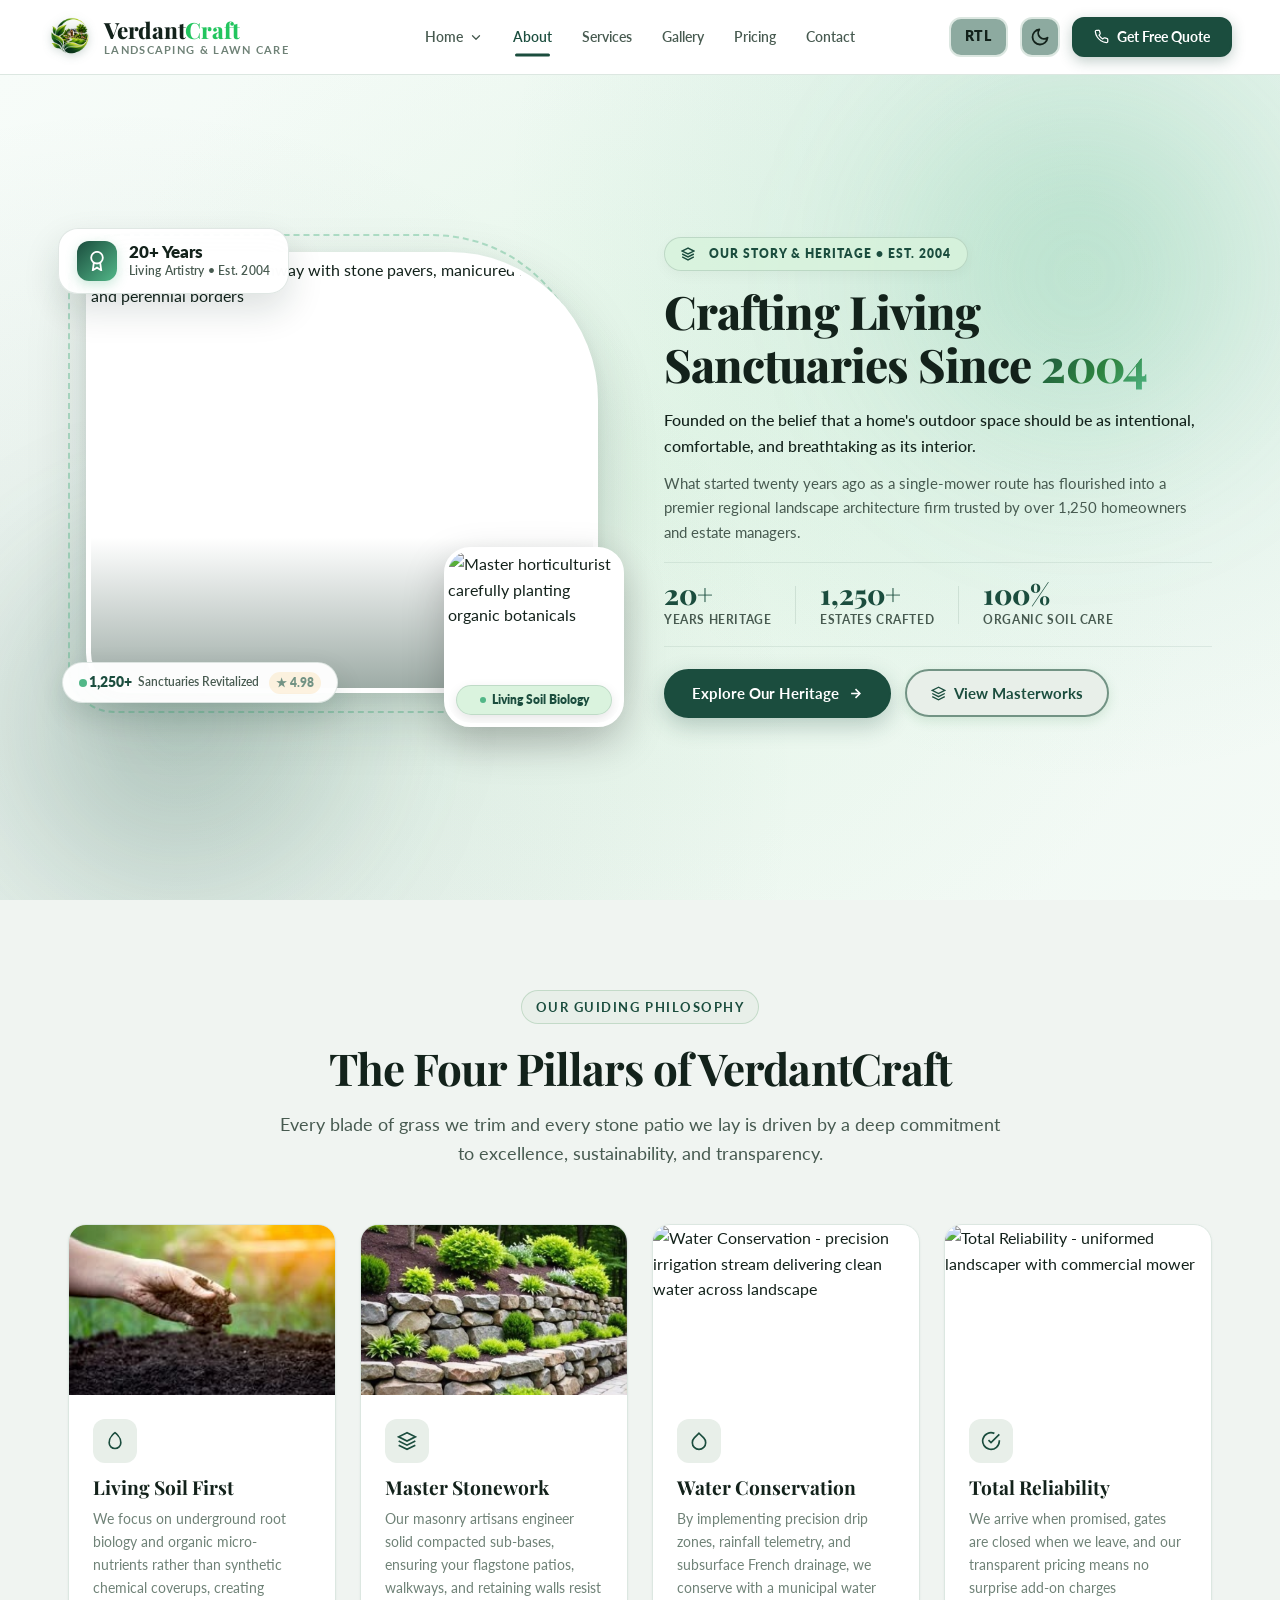
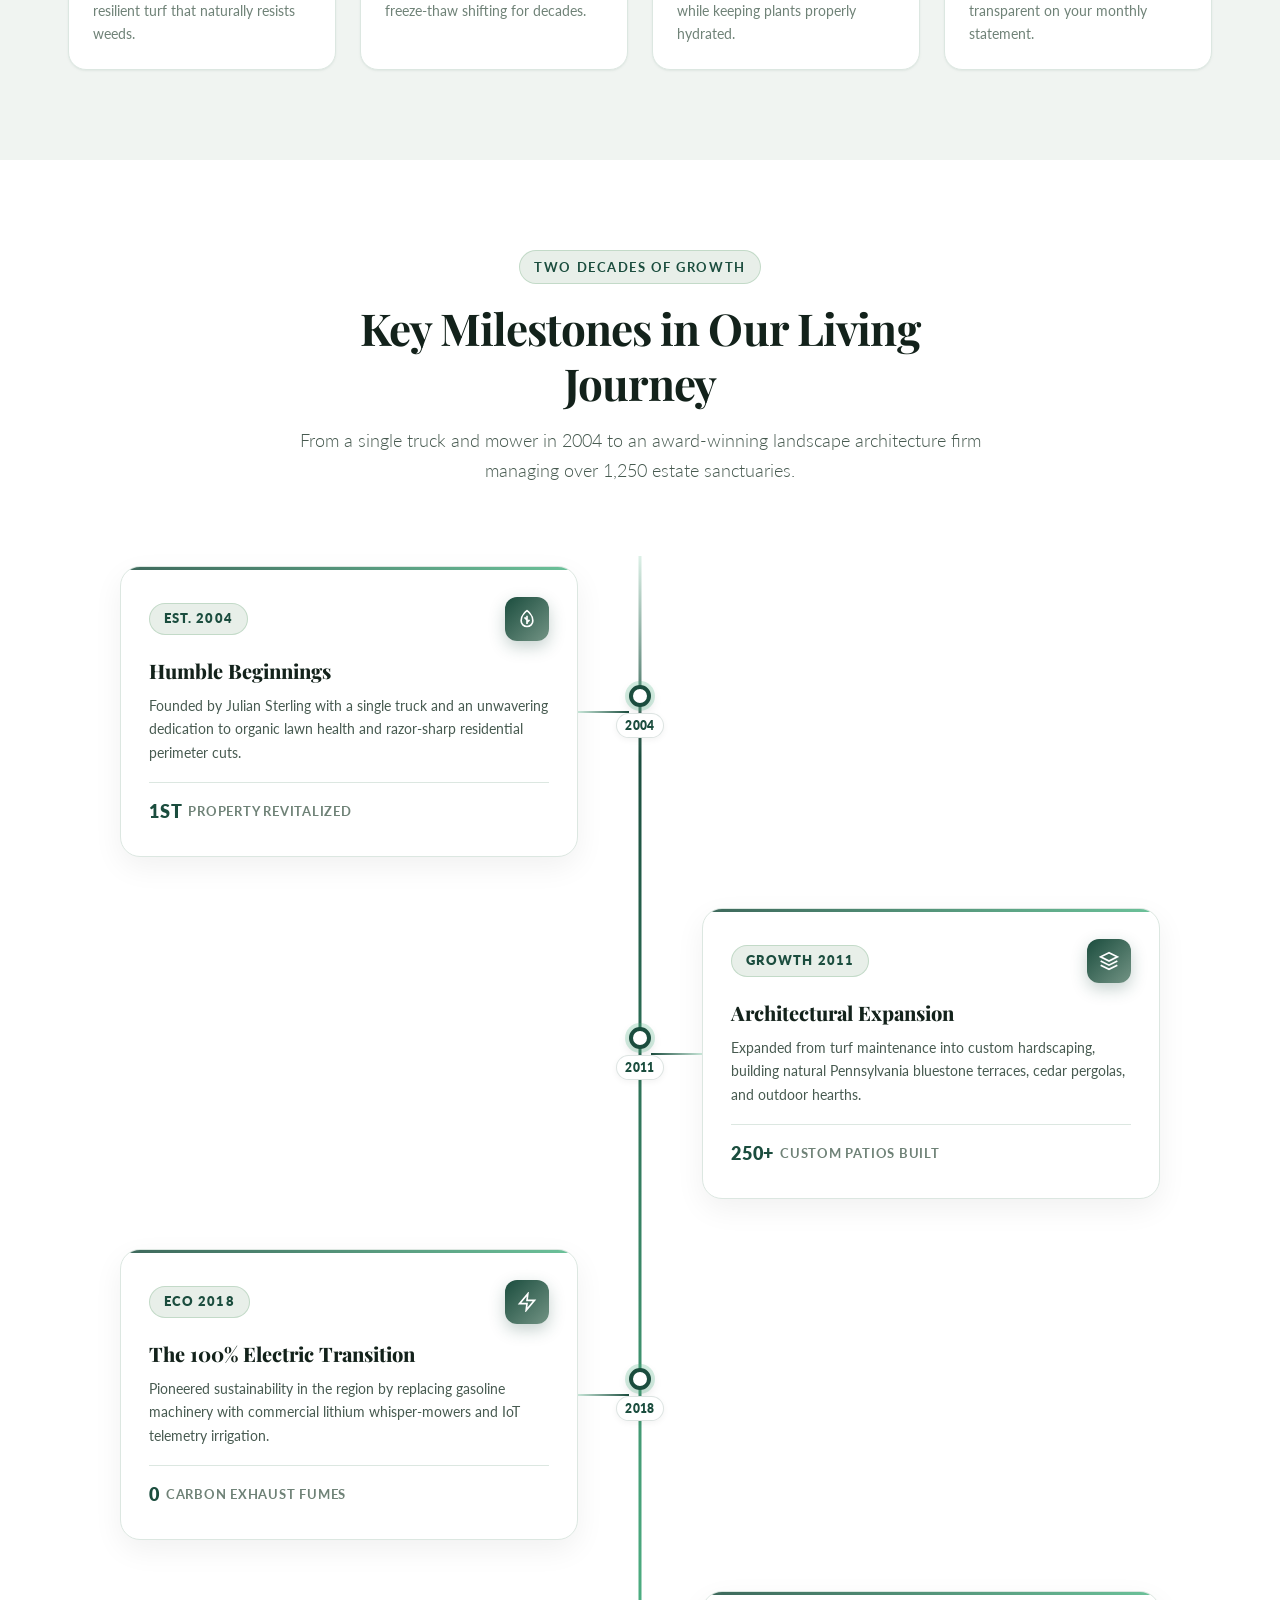
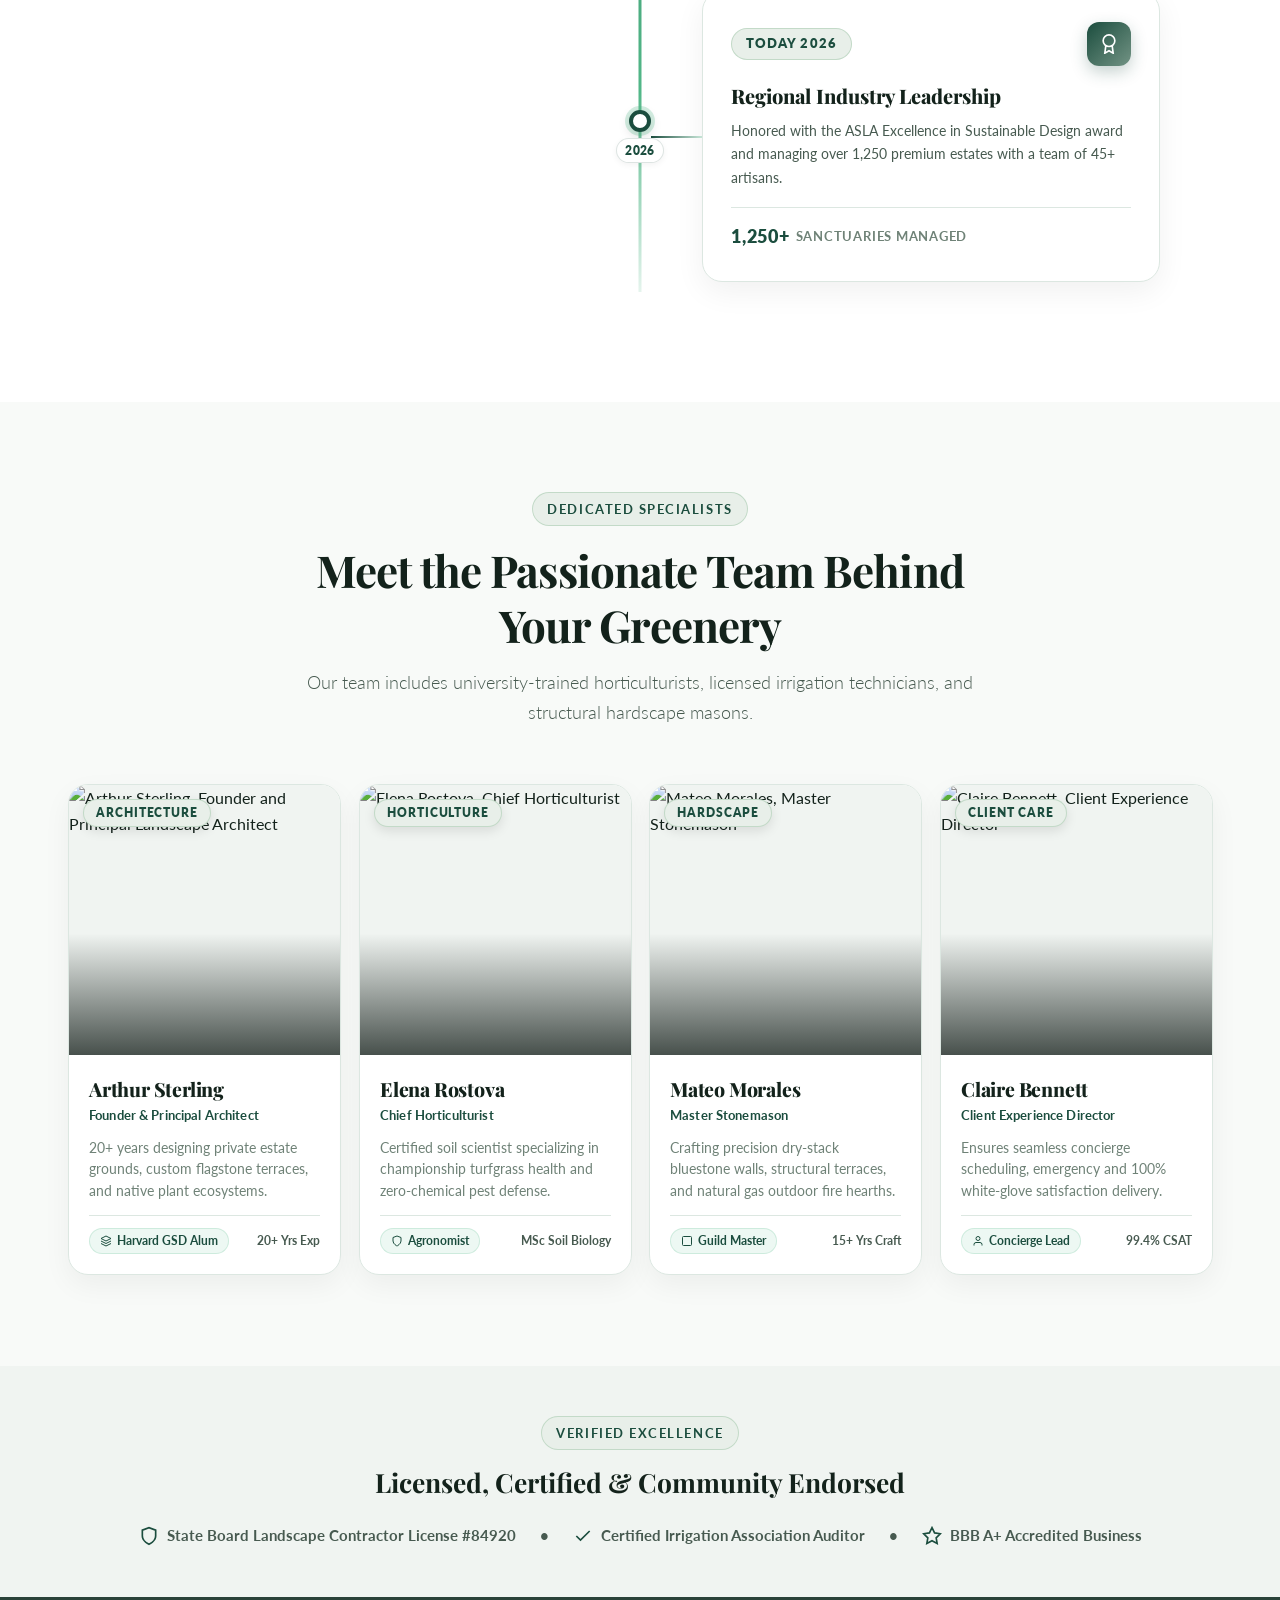
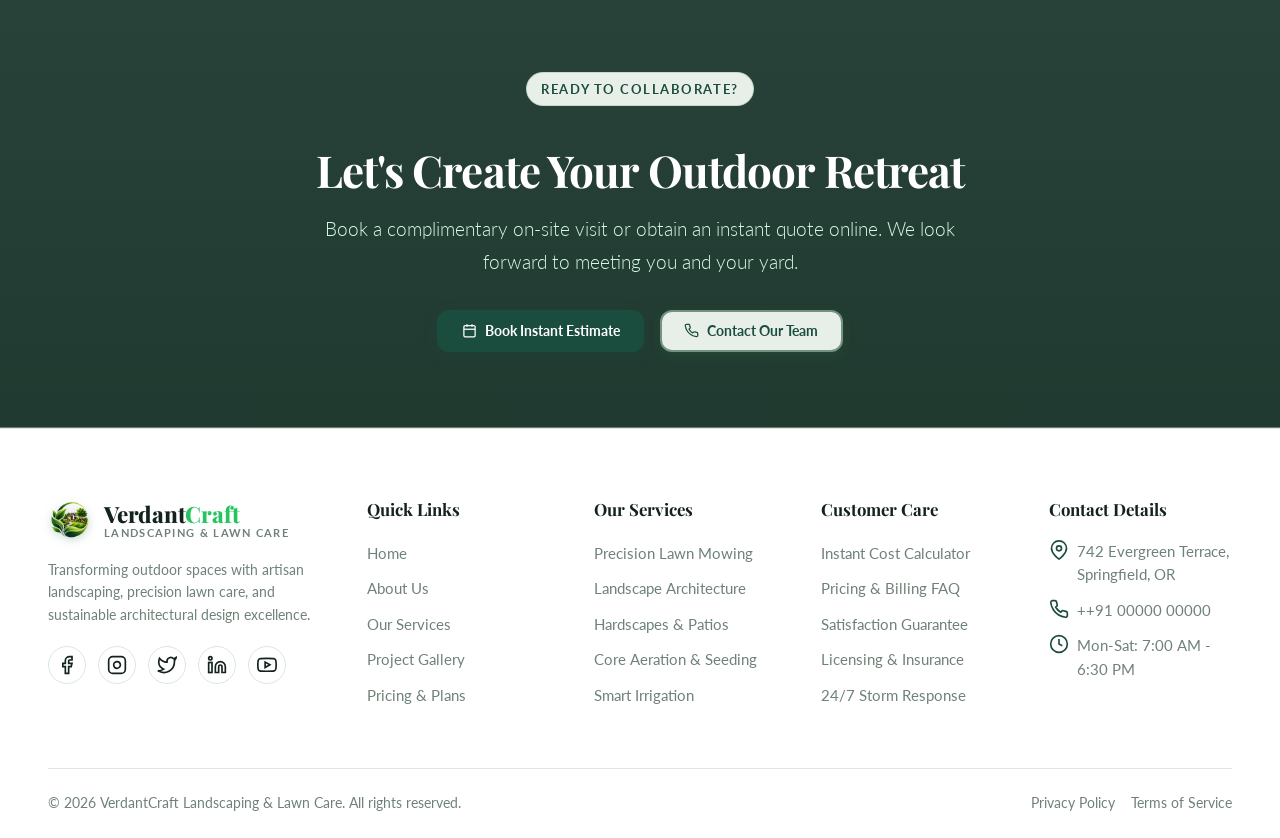
==== commit 353a106d: "Update Garden Landscaping & Lawn Care Service website" ====
--- a/about.html
+++ b/about.html
@@ -118,7 +118,7 @@
               </div>
 
               <div class="about-hero-sub-frame floating-badge">
-                <img src="https://images.unsplash.com/photo-1416879595882-3373a0480b5b?auto=format&fit=crop&w=600&q=85"
+                <img src="https://images.unsplash.com/photo-1523348837708-15d4a09cfac2?auto=format&fit=crop&w=600&q=85"
                      alt="Master horticulturist carefully planting organic botanicals"
                      class="about-hero-img-sub"
                      loading="lazy">
@@ -153,7 +153,7 @@
             <div class="about-hero-content">
 
               <div class="about-hero-eyebrow-pill">
-                <span class="eyebrow-pulse-dot"></span>
+                <svg class="icon" style="width:14px;height:14px;margin-right:6px;" viewBox="0 0 24 24" fill="none" stroke="currentColor" stroke-width="2.5"><path d="M12 2L2 7l10 5 10-5-10-5zM2 17l10 5 10-5M2 12l10 5 10-5"/></svg>
                 <span>Our Story &amp; Heritage &bull; Est. 2004</span>
               </div>
 
@@ -198,10 +198,7 @@
           </div>
         </div>
 
-        <a href="#our-philosophy" class="about-hero-scroll-pill" aria-label="Scroll down to explore VerdantCraft Guiding Philosophy">
-          <span>Explore Heritage</span>
-          <svg class="scroll-arrow-icon" viewBox="0 0 24 24" fill="none" stroke="currentColor" stroke-width="2.5"><polyline points="6 9 12 15 18 9"/></svg>
-        </a>
+      
       </div>
     </section>
 
@@ -247,7 +244,7 @@
           <div class="col-md-6 col-lg-3" data-reveal>
             <div class="pillar-card">
               <div class="pillar-img-wrap">
-                <img src="water-conservation.jpg" alt="Water Conservation - precision irrigation stream delivering clean water across landscape">
+                <img src="https://images.unsplash.com/photo-1534447677768-be436bb09401?auto=format&fit=crop&w=700&q=80" alt="Water Conservation - precision irrigation stream delivering clean water across landscape">
               </div>
               <div class="pillar-body">
                 <div class="service-icon-wrap" style="margin-bottom:12px; width:44px; height:44px;">
@@ -401,7 +398,7 @@
           <div class="team-card-modern" data-reveal>
             <div class="team-portrait-frame">
               <span class="team-dept-badge">Architecture</span>
-              <img src="https://images.unsplash.com/photo-1560250097-0b93528c311a?auto=format&fit=crop&w=600&q=80" alt="Arthur Sterling, Founder and Landscape Architect" class="team-portrait-img" loading="lazy">
+              <img src="https://images.unsplash.com/photo-1568602471122-7832951cc4c5?auto=format&fit=crop&w=600&q=80" alt="Arthur Sterling, Founder and Principal Landscape Architect" class="team-portrait-img" loading="lazy">
               <div class="team-portrait-overlay"></div>
               <div class="team-social-bar">
                 <a href="#" class="team-social-link" aria-label="LinkedIn Profile">
@@ -633,7 +630,7 @@
             </li>
             <li style="display:flex; gap:8px; margin-bottom:12px;">
               <svg class="icon" viewBox="0 0 24 24" fill="none" stroke="currentColor" stroke-width="2"><path d="M22 16.92v3a2 2 0 0 1-2.18 2 19.79 19.79 0 0 1-8.63-3.07 19.5 19.5 0 0 1-6-6 19.79 19.79 0 0 1-3.07-8.67A2 2 0 0 1 4.11 2h3a2 2 0 0 1 2 1.72 12.84 12.84 0 0 0 .7 2.81 2 2 0 0 1-.45 2.11L8.09 9.91a16 16 0 0 0 6 6l1.27-1.27a2 2 0 0 1 2.11-.45 12.84 12.84 0 0 0 2.81.7A2 2 0 0 1 22 16.92z"/></svg>
-              <span>+1 (800) 555-LAWN</span>
+              <span>++91 00000 00000</span>
             </li>
             <li style="display:flex; gap:8px;">
               <svg class="icon" viewBox="0 0 24 24" fill="none" stroke="currentColor" stroke-width="2"><circle cx="12" cy="12" r="10"/><polyline points="12 6 12 12 16 14"/></svg>
--- a/theme.css
+++ b/theme.css
@@ -1,95 +1,95 @@
-﻿:root {
-  --font-body: 'Lato', -apple-system, BlinkMacSystemFont, "Segoe UI", Roboto, sans-serif;
-  --font-heading: 'Playfair Display', Georgia, serif;
-  --font-sans: var(--font-body);
-  --font-serif: var(--font-heading);
-
-  --bg-body: #f8faf7;
-  --bg-surface: #ffffff;
-  --bg-surface-elevated: #ffffff;
-  --bg-muted: #f0f5f1;
-  --bg-subtle: #e8f0eb;
-  --bg-header: rgba(255, 255, 255, 0.94);
-  --bg-header-scrolled: rgba(255, 255, 255, 0.98);
-
-  --primary: #1b4d3e;
-  --primary-hover: #153e32;
-  --primary-light: #2d6a4f;
-  --primary-focus: rgba(27, 77, 62, 0.25);
-
-  --secondary: #2e8540;
-  --secondary-hover: #236c33;
-  --secondary-light: #52b788;
-  --secondary-subtle: #d8f3dc;
-  --secondary-focus: rgba(46, 133, 64, 0.25);
-
-  --accent: #2e8540;
-  --accent-light: #52b788;
-  --accent-subtle: #d8f3dc;
-  --accent-warm: #d97706;
-  --accent-warm-light: #fef3c7;
-
-  --text-main: #13221b;
-  --text-secondary: #4a5c53;
-  --text-muted: #718379;
-  --text-inverse: #ffffff;
-
-  --border-color: #e2ebe5;
-  --border-light: #edf2ee;
-  --border-focus: #2d6a4f;
-
-  --shadow-sm: 0 1px 3px rgba(19, 34, 27, 0.05), 0 1px 2px rgba(19, 34, 27, 0.03);
-  --shadow-md: 0 4px 12px rgba(19, 34, 27, 0.07), 0 2px 4px rgba(19, 34, 27, 0.04);
-  --shadow-lg: 0 12px 28px rgba(19, 34, 27, 0.1), 0 4px 8px rgba(19, 34, 27, 0.05);
-  --shadow-xl: 0 20px 40px rgba(19, 34, 27, 0.12);
-
-  --radius-sm: 6px;
-  --radius-md: 12px;
-  --radius-lg: 18px;
-  --radius-full: 9999px;
-
-  --transition-fast: 0.18s ease;
-  --transition-normal: 0.28s ease;
-  --transition-smooth: 0.4s cubic-bezier(0.16, 1, 0.3, 1);
-}
-
-[data-theme="dark"] {
-  --bg-body: #0b1410;
-  --bg-surface: #111e18;
-  --bg-surface-elevated: #172720;
-  --bg-muted: #15221b;
-  --bg-subtle: #1c2e25;
-  --bg-header: rgba(17, 30, 24, 0.94);
-  --bg-header-scrolled: rgba(17, 30, 24, 0.98);
-
-  --primary: #4ade80;
-  --primary-hover: #6ee7b7;
-  --primary-light: #22c55e;
-  --primary-focus: rgba(74, 222, 128, 0.25);
-
-  --secondary: #22c55e;
-  --secondary-hover: #4ade80;
-  --secondary-light: #86efac;
-  --secondary-subtle: rgba(34, 197, 94, 0.18);
-  --secondary-focus: rgba(34, 197, 94, 0.3);
-
-  --accent: #52b788;
-  --accent-light: #74c69d;
-  --accent-subtle: #17382a;
-  --accent-warm: #fbbf24;
-  --accent-warm-light: #453205;
-
-  --text-main: #f2f7f4;
-  --text-secondary: #c2d6cb;
-  --text-muted: #9bb0a5;
-  --text-inverse: #0b1410;
-
-  --border-color: #21352a;
-  --border-light: #182820;
-  --border-focus: #4ade80;
-
-  --shadow-sm: 0 1px 3px rgba(0, 0, 0, 0.3);
-  --shadow-md: 0 4px 12px rgba(0, 0, 0, 0.35);
-  --shadow-lg: 0 12px 28px rgba(0, 0, 0, 0.45);
-  --shadow-xl: 0 20px 40px rgba(0, 0, 0, 0.55);
-}
+:root {
+  --font-body: 'Lato', -apple-system, BlinkMacSystemFont, "Segoe UI", Roboto, sans-serif;
+  --font-heading: 'Playfair Display', Georgia, serif;
+  --font-sans: var(--font-body);
+  --font-serif: var(--font-heading);
+
+  --bg-body: #f8faf8;
+  --bg-surface: #ffffff;
+  --bg-surface-elevated: #ffffff;
+  --bg-muted: #f0f4f1;
+  --bg-subtle: #e8efe9;
+  --bg-header: rgba(255, 255, 255, 0.94);
+  --bg-header-scrolled: rgba(255, 255, 255, 0.98);
+
+  --primary: #1b4d3e;
+  --primary-hover: #143d31;
+  --primary-light: #246350;
+  --primary-focus: rgba(27, 77, 62, 0.25);
+
+  --secondary: #729384;
+  --secondary-hover: #5e7f71;
+  --secondary-light: #8daaa0;
+  --secondary-subtle: #e8efe9;
+  --secondary-focus: rgba(114, 147, 132, 0.25);
+
+  --accent: #729384;
+  --accent-light: #8daaa0;
+  --accent-subtle: #e8efe9;
+  --accent-warm: #729384;
+  --accent-warm-light: #e8efe9;
+
+  --text-main: #13221b;
+  --text-secondary: #475a50;
+  --text-muted: #6f8277;
+  --text-inverse: #ffffff;
+
+  --border-color: #dce7e1;
+  --border-light: #e8efe9;
+  --border-focus: #1b4d3e;
+
+  --shadow-sm: 0 1px 3px rgba(27, 77, 62, 0.05), 0 1px 2px rgba(27, 77, 62, 0.03);
+  --shadow-md: 0 4px 12px rgba(27, 77, 62, 0.07), 0 2px 4px rgba(27, 77, 62, 0.04);
+  --shadow-lg: 0 12px 28px rgba(27, 77, 62, 0.1), 0 4px 8px rgba(27, 77, 62, 0.05);
+  --shadow-xl: 0 20px 40px rgba(27, 77, 62, 0.12);
+
+  --radius-sm: 6px;
+  --radius-md: 12px;
+  --radius-lg: 18px;
+  --radius-full: 9999px;
+
+  --transition-fast: 0.18s ease;
+  --transition-normal: 0.28s ease;
+  --transition-smooth: 0.4s cubic-bezier(0.16, 1, 0.3, 1);
+}
+
+[data-theme="dark"] {
+  --bg-body: #09130e;
+  --bg-surface: #0f2017;
+  --bg-surface-elevated: #14281f;
+  --bg-muted: #12241b;
+  --bg-subtle: #183125;
+  --bg-header: rgba(15, 32, 23, 0.94);
+  --bg-header-scrolled: rgba(15, 32, 23, 0.98);
+
+  --primary: #52b788;
+  --primary-hover: #6ec79b;
+  --primary-light: #40916c;
+  --primary-focus: rgba(82, 183, 136, 0.25);
+
+  --secondary: #133827;
+  --secondary-hover: #1b4d37;
+  --secondary-light: #245e43;
+  --secondary-subtle: rgba(19, 56, 39, 0.65);
+  --secondary-focus: rgba(19, 56, 39, 0.35);
+
+  --accent: #52b788;
+  --accent-light: #6ec79b;
+  --accent-subtle: rgba(19, 56, 39, 0.65);
+  --accent-warm: #52b788;
+  --accent-warm-light: rgba(19, 56, 39, 0.55);
+
+  --text-main: #f0f7f3;
+  --text-secondary: #b8cec2;
+  --text-muted: #829e90;
+  --text-inverse: #09130e;
+
+  --border-color: #1a382a;
+  --border-light: #142e22;
+  --border-focus: #52b788;
+
+  --shadow-sm: 0 1px 3px rgba(0, 0, 0, 0.35);
+  --shadow-md: 0 4px 12px rgba(0, 0, 0, 0.4);
+  --shadow-lg: 0 12px 28px rgba(0, 0, 0, 0.5);
+  --shadow-xl: 0 20px 40px rgba(0, 0, 0, 0.6);
+}
--- a/style.css
+++ b/style.css
@@ -1,2112 +1,2228 @@
-﻿*, *::before, *::after {
-  box-sizing: border-box;
-}
-
-html {
-  font-size: 16px;
-  scroll-behavior: smooth;
-}
-
-body {
-  margin: 0;
-  font-family: var(--font-body);
-  background-color: var(--bg-body);
-  color: var(--text-main);
-  line-height: 1.6;
-  -webkit-font-smoothing: antialiased;
-  -moz-osx-font-smoothing: grayscale;
-  overflow-x: hidden;
-  transition: background-color var(--transition-normal), color var(--transition-normal);
-}
-
-.skip-link {
-  position: absolute;
-  top: -60px;
-  left: 20px;
-  background: var(--primary);
-  color: #fff;
-  padding: 10px 16px;
-  border-radius: var(--radius-sm);
-  z-index: 9999;
-  text-decoration: none;
-  font-weight: 600;
-  transition: top 0.2s ease;
-}
-.skip-link:focus {
-  top: 20px;
-}
-
-h1, h2, h3, h4, h5, h6 {
-  font-family: var(--font-heading);
-  color: var(--text-main);
-  font-weight: 700;
-  line-height: 1.25;
-  margin-top: 0;
-}
-
-h1 {
-  font-size: clamp(2.25rem, 5vw, 3.75rem);
-  letter-spacing: -0.03em;
-}
-
-h2 {
-  font-size: clamp(1.85rem, 3.8vw, 2.75rem);
-  letter-spacing: -0.02em;
-}
-
-h3 {
-  font-size: clamp(1.3rem, 2.4vw, 1.65rem);
-}
-
-p {
-  margin-top: 0;
-  margin-bottom: 1.25rem;
-  color: var(--text-secondary);
-}
-
-.lead {
-  font-size: 1.18rem;
-  line-height: 1.7;
-  color: var(--text-secondary);
-}
-
-.text-gradient {
-  background: linear-gradient(135deg, #1b4d3e 0%, #2e8540 60%, #52b788 100%);
-  -webkit-background-clip: text;
-  -webkit-text-fill-color: transparent;
-}
-[data-theme="dark"] .text-gradient {
-  background: linear-gradient(135deg, #4ade80 0%, #a7f3d0 100%);
-  -webkit-background-clip: text;
-  -webkit-text-fill-color: transparent;
-}
-
-.eyebrow {
-  display: inline-flex;
-  align-items: center;
-  align-self: flex-start;
-  width: fit-content;
-  max-width: fit-content;
-  gap: 8px;
-  font-size: 0.8rem;
-  font-weight: 700;
-  text-transform: uppercase;
-  letter-spacing: 0.12em;
-  color: var(--primary);
-  background: var(--accent-subtle);
-  border: 1px solid rgba(46, 133, 64, 0.2);
-  padding: 6px 14px;
-  border-radius: var(--radius-full);
-  margin-bottom: 1rem;
-}
-[data-theme="dark"] .eyebrow {
-  color: #4ade80;
-  background: rgba(74, 222, 128, 0.15);
-  border-color: rgba(74, 222, 128, 0.3);
-}
-
-.eyebrow,
-.luxury-eyebrow,
-.tag-pill,
-.estate-tag-pill,
-.estate-meta-pill,
-.estate-pill-accent,
-.project-tag,
-.service-badge,
-.gallery-badge,
-.gallery-cta-badge,
-.studio-tag,
-.team-dept-badge,
-.timeline-year-tag,
-.service-pricing-tag,
-.annual-discount-pill,
-.eco-protocol-tag,
-.zone-badge,
-.zone-metric-pill,
-.eco-pill {
-  color: var(--primary, #1b4d3e) !important;
-  background: var(--accent-subtle, #d8f3dc) !important;
-  border: 1px solid rgba(46, 133, 64, 0.2) !important;
-  width: fit-content;
-  max-width: fit-content;
-}
-
-.eyebrow svg,
-.luxury-eyebrow svg,
-.tag-pill svg,
-.estate-tag-pill svg,
-.estate-meta-pill svg,
-.estate-pill-accent svg,
-.project-tag svg,
-.service-badge svg,
-.gallery-badge svg,
-.gallery-cta-badge svg,
-.studio-tag svg,
-.team-dept-badge svg,
-.timeline-year-tag svg,
-.service-pricing-tag svg,
-.annual-discount-pill svg,
-.eco-protocol-tag svg,
-.zone-badge svg,
-.zone-metric-pill svg,
-.eco-pill svg {
-  color: var(--primary, #1b4d3e) !important;
-  stroke: var(--primary, #1b4d3e) !important;
-}
-
-[data-theme="dark"] .eyebrow,
-[data-theme="dark"] .luxury-eyebrow,
-[data-theme="dark"] .tag-pill,
-[data-theme="dark"] .estate-tag-pill,
-[data-theme="dark"] .estate-meta-pill,
-[data-theme="dark"] .estate-pill-accent,
-[data-theme="dark"] .project-tag,
-[data-theme="dark"] .service-badge,
-[data-theme="dark"] .gallery-badge,
-[data-theme="dark"] .gallery-cta-badge,
-[data-theme="dark"] .studio-tag,
-[data-theme="dark"] .team-dept-badge,
-[data-theme="dark"] .timeline-year-tag,
-[data-theme="dark"] .service-pricing-tag,
-[data-theme="dark"] .annual-discount-pill,
-[data-theme="dark"] .eco-protocol-tag,
-[data-theme="dark"] .zone-badge,
-[data-theme="dark"] .zone-metric-pill,
-[data-theme="dark"] .eco-pill {
-  color: #4ade80 !important;
-  background: rgba(74, 222, 128, 0.15) !important;
-  border: 1px solid rgba(74, 222, 128, 0.3) !important;
-}
-
-[data-theme="dark"] .eyebrow svg,
-[data-theme="dark"] .luxury-eyebrow svg,
-[data-theme="dark"] .tag-pill svg,
-[data-theme="dark"] .estate-tag-pill svg,
-[data-theme="dark"] .estate-meta-pill svg,
-[data-theme="dark"] .estate-pill-accent svg,
-[data-theme="dark"] .project-tag svg,
-[data-theme="dark"] .service-badge svg,
-[data-theme="dark"] .gallery-badge svg,
-[data-theme="dark"] .gallery-cta-badge svg,
-[data-theme="dark"] .studio-tag svg,
-[data-theme="dark"] .team-dept-badge svg,
-[data-theme="dark"] .timeline-year-tag svg,
-[data-theme="dark"] .service-pricing-tag svg,
-[data-theme="dark"] .annual-discount-pill svg,
-[data-theme="dark"] .eco-protocol-tag svg,
-[data-theme="dark"] .zone-badge svg,
-[data-theme="dark"] .zone-metric-pill svg,
-[data-theme="dark"] .eco-pill svg {
-  color: #4ade80 !important;
-  stroke: #4ade80 !important;
-}
-
-.text-primary,
-svg.text-primary,
-.icon.text-primary {
-  color: var(--primary, #1b4d3e) !important;
-  stroke: var(--primary, #1b4d3e) !important;
-}
-
-[data-theme="dark"] .text-primary,
-[data-theme="dark"] svg.text-primary,
-[data-theme="dark"] .icon.text-primary {
-  color: #4ade80 !important;
-  stroke: #4ade80 !important;
-}
-
-.text-muted {
-  color: var(--text-secondary, #4a5c53) !important;
-}
-
-[data-theme="dark"] .text-muted {
-  color: #c2d6cb !important;
-}
-
-.trust-points-bar,
-div.text-muted {
-  color: var(--text-secondary, #4a5c53) !important;
-}
-
-.trust-points-bar .icon,
-.trust-points-bar svg,
-div.text-muted .icon,
-div.text-muted svg.text-primary {
-  color: var(--primary, #1b4d3e) !important;
-  stroke: var(--primary, #1b4d3e) !important;
-}
-
-[data-theme="dark"] .trust-points-bar,
-[data-theme="dark"] div.text-muted {
-  color: #cbd5e1 !important;
-}
-
-[data-theme="dark"] .trust-points-bar span,
-[data-theme="dark"] div.text-muted span {
-  color: #e2e8f0 !important;
-}
-
-[data-theme="dark"] .trust-points-bar .icon,
-[data-theme="dark"] .trust-points-bar svg,
-[data-theme="dark"] div.text-muted .icon,
-[data-theme="dark"] div.text-muted svg {
-  color: #4ade80 !important;
-  stroke: #4ade80 !important;
-}
-
-[data-theme="dark"] .trust-points-bar span:not(:has(svg)),
-[data-theme="dark"] div.text-muted span:not(:has(svg)) {
-  color: #4ade80 !important;
-  opacity: 0.85;
-}
-
-.btn {
-  display: inline-flex;
-  align-items: center;
-  justify-content: center;
-  gap: 8px;
-  font-family: var(--font-body);
-  font-weight: 600;
-  font-size: 0.88rem;
-  padding: 0.52rem 1.25rem;
-  border-radius: var(--radius-md);
-  border: 1px solid transparent;
-  cursor: pointer;
-  text-decoration: none !important;
-  transition: all var(--transition-fast);
-  white-space: nowrap;
-  line-height: 1.4;
-}
-
-.btn-primary {
-  background-color: var(--primary) !important;
-  color: #ffffff !important;
-  border: 2px solid var(--primary) !important;
-  font-weight: 700;
-  box-shadow: 0 4px 14px rgba(27, 77, 62, 0.28);
-}
-.btn-primary:hover,
-.btn-primary:focus,
-.btn-primary:active,
-.btn-primary:focus-visible {
-  background-color: var(--primary-hover) !important;
-  color: #ffffff !important;
-  border-color: var(--primary-hover) !important;
-  transform: translateY(-2px);
-  box-shadow: 0 6px 20px rgba(27, 77, 62, 0.38);
-}
-.btn-primary *,
-.btn-primary:hover *,
-.btn-primary:focus * {
-  color: #ffffff !important;
-}
-
-[data-theme="dark"] .btn-primary {
-  background-color: #22c55e !important;
-  color: #0b1410 !important;
-  border-color: #22c55e !important;
-  font-weight: 700;
-  box-shadow: 0 4px 14px rgba(34, 197, 94, 0.35);
-}
-[data-theme="dark"] .btn-primary:hover,
-[data-theme="dark"] .btn-primary:focus,
-[data-theme="dark"] .btn-primary:active {
-  background-color: #4ade80 !important;
-  color: #0b1410 !important;
-  border-color: #4ade80 !important;
-}
-[data-theme="dark"] .btn-primary *,
-[data-theme="dark"] .btn-primary:hover *,
-[data-theme="dark"] .btn-primary:focus * {
-  color: #0b1410 !important;
-}
-
-.btn-secondary {
-  background-color: var(--secondary-subtle, #d8f3dc) !important;
-  color: var(--primary, #1b4d3e) !important;
-  border: 2px solid var(--secondary, #2e8540) !important;
-  font-weight: 700 !important;
-  box-shadow: 0 4px 12px rgba(46, 133, 64, 0.15);
-}
-.btn-secondary:hover,
-.btn-secondary:focus,
-.btn-secondary:active,
-.btn-secondary:focus-visible {
-  background-color: var(--secondary, #2e8540) !important;
-  color: #ffffff !important;
-  border-color: var(--secondary, #2e8540) !important;
-  transform: translateY(-2px);
-  box-shadow: 0 6px 20px rgba(46, 133, 64, 0.32);
-}
-.btn-secondary *,
-.btn-secondary:focus * {
-  color: var(--primary, #1b4d3e) !important;
-}
-.btn-secondary:hover * {
-  color: #ffffff !important;
-}
-
-[data-theme="dark"] .btn-secondary {
-  background-color: rgba(34, 197, 94, 0.16) !important;
-  color: #4ade80 !important;
-  border: 2px solid #22c55e !important;
-  font-weight: 700 !important;
-}
-[data-theme="dark"] .btn-secondary:hover,
-[data-theme="dark"] .btn-secondary:focus,
-[data-theme="dark"] .btn-secondary:active {
-  background-color: #22c55e !important;
-  color: #0b1410 !important;
-  border-color: #22c55e !important;
-  transform: translateY(-2px);
-}
-[data-theme="dark"] .btn-secondary * {
-  color: #4ade80 !important;
-}
-[data-theme="dark"] .btn-secondary:hover * {
-  color: #0b1410 !important;
-}
-
-.btn-accent {
-  background-color: var(--secondary, #2e8540) !important;
-  color: #ffffff !important;
-  border: 2px solid var(--secondary, #2e8540) !important;
-  font-weight: 700;
-}
-.btn-accent:hover,
-.btn-accent:focus,
-.btn-accent:active {
-  background-color: var(--secondary-hover, #236c33) !important;
-  color: #ffffff !important;
-  border-color: var(--secondary-hover, #236c33) !important;
-  transform: translateY(-2px);
-}
-.btn-accent *,
-.btn-accent:hover * {
-  color: #ffffff !important;
-}
-
-.cta-banner .btn-primary,
-.cta-banner-lush .btn-primary,
-.services-hero .btn-primary,
-.services-hero-cta .btn-primary,
-.pricing-hero-content .btn-primary,
-.gallery-cta .btn-primary,
-.home2-hero-cta .btn-primary,
-.home2-cta-actions .btn-primary {
-  background-color: #22c55e !important;
-  color: #0b1410 !important;
-  border: 2px solid #22c55e !important;
-  font-weight: 700 !important;
-  box-shadow: 0 6px 20px rgba(34, 197, 94, 0.35);
-}
-.cta-banner .btn-primary:hover,
-.cta-banner-lush .btn-primary:hover,
-.services-hero .btn-primary:hover,
-.services-hero-cta .btn-primary:hover,
-.pricing-hero-content .btn-primary:hover,
-.gallery-cta .btn-primary:hover,
-.home2-hero-cta .btn-primary:hover,
-.home2-cta-actions .btn-primary:hover {
-  background-color: #4ade80 !important;
-  border-color: #4ade80 !important;
-  color: #0b1410 !important;
-}
-.cta-banner .btn-primary *,
-.cta-banner-lush .btn-primary *,
-.services-hero .btn-primary *,
-.services-hero-cta .btn-primary *,
-.pricing-hero-content .btn-primary *,
-.gallery-cta .btn-primary *,
-.home2-hero-cta .btn-primary *,
-.home2-cta-actions .btn-primary * {
-  color: #0b1410 !important;
-}
-
-.cta-banner .btn-secondary,
-.cta-banner-lush .btn-secondary,
-.services-hero .btn-secondary,
-.services-hero-cta .btn-secondary,
-.pricing-hero-content .btn-secondary,
-.gallery-cta .btn-secondary,
-.home2-hero-cta .btn-secondary,
-.home2-cta-actions .btn-secondary {
-  background-color: rgba(255, 255, 255, 0.12) !important;
-  color: #ffffff !important;
-  border: 2px solid rgba(255, 255, 255, 0.75) !important;
-  font-weight: 700 !important;
-  backdrop-filter: blur(8px);
-  -webkit-backdrop-filter: blur(8px);
-}
-.cta-banner .btn-secondary:hover,
-.cta-banner-lush .btn-secondary:hover,
-.services-hero .btn-secondary:hover,
-.services-hero-cta .btn-secondary:hover,
-.pricing-hero-content .btn-secondary:hover,
-.gallery-cta .btn-secondary:hover,
-.home2-hero-cta .btn-secondary:hover,
-.home2-cta-actions .btn-secondary:hover {
-  background-color: #ffffff !important;
-  color: #0f2c1f !important;
-  border-color: #ffffff !important;
-}
-.cta-banner .btn-secondary *,
-.cta-banner-lush .btn-secondary *,
-.services-hero .btn-secondary *,
-.services-hero-cta .btn-secondary *,
-.pricing-hero-content .btn-secondary *,
-.gallery-cta .btn-secondary *,
-.home2-hero-cta .btn-secondary *,
-.home2-cta-actions .btn-secondary * {
-  color: #ffffff !important;
-}
-.cta-banner .btn-secondary:hover *,
-.cta-banner-lush .btn-secondary:hover *,
-.services-hero .btn-secondary:hover *,
-.services-hero-cta .btn-secondary:hover *,
-.pricing-hero-content .btn-secondary:hover *,
-.gallery-cta .btn-secondary:hover *,
-.home2-hero-cta .btn-secondary:hover *,
-.home2-cta-actions .btn-secondary:hover * {
-  color: #0f2c1f !important;
-}
-
-.btn-emerald {
-  background-color: var(--primary) !important;
-  color: #ffffff !important;
-  border: 2px solid var(--primary) !important;
-  font-weight: 700;
-}
-.btn-light-outline,
-.btn-outline,
-.btn-outline-light {
-  background-color: var(--secondary-subtle, #d8f3dc) !important;
-  color: var(--primary, #1b4d3e) !important;
-  border: 2px solid var(--secondary, #2e8540) !important;
-  font-weight: 700;
-}
-.cta-banner .btn-emerald,
-.cta-banner-lush .btn-emerald {
-  background-color: #22c55e !important;
-  color: #0b1410 !important;
-  border-color: #22c55e !important;
-}
-.cta-banner .btn-light-outline,
-.cta-banner-lush .btn-light-outline {
-  background-color: rgba(255, 255, 255, 0.12) !important;
-  color: #ffffff !important;
-  border: 2px solid rgba(255, 255, 255, 0.75) !important;
-}
-
-.btn-sm {
-  padding: 0.38rem 0.90rem;
-  font-size: 0.82rem;
-  border-radius: var(--radius-sm);
-}
-
-.btn-lg {
-  padding: 0.58rem 1.4rem !important;
-  font-size: 0.90rem !important;
-  font-weight: 700 !important;
-  gap: 8px !important;
-}
-
-.btn .icon,
-.btn svg {
-  width: 15px;
-  height: 15px;
-}
-
-.icon, .nav-icon {
-  width: 1.25rem;
-  height: 1.25rem;
-  display: inline-block;
-  vertical-align: middle;
-  flex-shrink: 0;
-}
-.icon-lg {
-  width: 2rem;
-  height: 2rem;
-}
-
-.top-bar {
-  background-color: #14372c;
-  color: #d1fae5;
-  font-size: 0.82rem;
-  padding: 8px 0;
-  border-bottom: 1px solid rgba(255, 255, 255, 0.08);
-}
-.top-bar-content {
-  display: flex;
-  justify-content: space-between;
-  align-items: center;
-  flex-wrap: wrap;
-  gap: 12px;
-}
-.top-bar-item {
-  display: inline-flex;
-  align-items: center;
-  gap: 6px;
-}
-.top-bar-item a {
-  color: #a7f3d0;
-  text-decoration: none;
-  font-weight: 600;
-}
-.top-bar-item a:hover {
-  text-decoration: underline;
-}
-
-.site-header {
-  position: sticky;
-  top: 0;
-  z-index: 1000;
-  background-color: var(--bg-header);
-  backdrop-filter: blur(12px);
-  -webkit-backdrop-filter: blur(12px);
-  border-bottom: 1px solid var(--border-color);
-  transition: background-color var(--transition-normal), box-shadow var(--transition-normal);
-}
-.site-header.is-scrolled {
-  background-color: var(--bg-header-scrolled);
-  box-shadow: var(--shadow-md);
-}
-
-.site-header .container,
-.site-footer .container {
-  max-width: 1440px;
-  width: 100%;
-  padding-left: 36px;
-  padding-right: 36px;
-}
-
-.header-row {
-  display: flex;
-  align-items: center;
-  justify-content: space-between;
-  height: 74px;
-  position: relative;
-}
-
-.brand {
-  display: flex;
-  align-items: center;
-  gap: 12px;
-  text-decoration: none;
-  color: var(--text-main);
-  white-space: nowrap;
-}
-.brand-logo-badge {
-  width: 44px;
-  height: 44px;
-  display: flex;
-  align-items: center;
-  justify-content: center;
-  flex-shrink: 0;
-  background: transparent;
-}
-.brand-logo-img {
-  width: 44px;
-  height: 44px;
-  object-fit: contain;
-  filter: drop-shadow(0 2px 5px rgba(27, 77, 62, 0.25));
-  transition: transform 0.3s cubic-bezier(0.16, 1, 0.3, 1);
-}
-.brand:hover .brand-logo-img {
-  transform: scale(1.1) rotate(3deg);
-}
-
-.theme-logo-light {
-  display: block !important;
-}
-.theme-logo-dark {
-  display: none !important;
-}
-
-[data-theme="dark"] .theme-logo-light {
-  display: none !important;
-}
-[data-theme="dark"] .theme-logo-dark {
-  display: block !important;
-}
-.brand-name {
-  font-family: var(--font-heading);
-  font-size: 1.4rem;
-  font-weight: 800;
-  letter-spacing: -0.01em;
-  display: block;
-  line-height: 1.1;
-  white-space: nowrap;
-}
-.brand-name span {
-  color: #22c55e;
-}
-.brand-sub {
-  font-size: 0.68rem;
-  font-weight: 700;
-  letter-spacing: 0.12em;
-  text-transform: uppercase;
-  color: var(--text-muted);
-  display: block;
-  white-space: nowrap;
-  line-height: 1.2;
-}
-
-.site-nav {
-  display: flex;
-  align-items: center;
-  gap: 12px;
-}
-
-@media (min-width: 993px) {
-  .site-nav {
-    position: absolute;
-    left: 50%;
-    top: 50%;
-    transform: translate(-50%, -50%);
-    z-index: 5;
-    padding: 0 24px;
-  }
-}
-
-@media (min-width: 993px) and (max-width: 1120px) {
-  .site-nav {
-    gap: 6px;
-    padding: 0 12px;
-  }
-  .site-nav .nav-link {
-    padding: 8px 12px;
-    font-size: 0.9rem;
-  }
-}
-.nav-link {
-  position: relative;
-  font-weight: 600;
-  font-size: 0.95rem;
-  padding: 8px 16px 10px;
-  color: var(--text-secondary);
-  text-decoration: none;
-  border-radius: var(--radius-sm);
-  transition: color var(--transition-fast);
-  white-space: nowrap;
-}
-
-.nav-link::after {
-  content: '';
-  position: absolute;
-  bottom: 0;
-  left: 14px;
-  right: 14px;
-  height: 3.5px;
-  background: var(--primary);
-  border-radius: 3px;
-  transform: scaleX(0);
-  transform-origin: center;
-  transition: transform 0.26s cubic-bezier(0.16, 1, 0.3, 1), background-color var(--transition-fast);
-}
-
-.nav-link:hover {
-  color: var(--primary);
-  background: transparent;
-}
-
-.nav-link:hover::after {
-  transform: scaleX(1);
-}
-
-.nav-link.active {
-  color: var(--primary);
-  background: transparent;
-}
-
-.nav-link.active::after {
-  transform: scaleX(1);
-}
-
-[data-theme="dark"] .nav-link:hover,
-[data-theme="dark"] .nav-link.active {
-  color: #4ade80;
-}
-
-[data-theme="dark"] .nav-link::after {
-  background: #22c55e;
-}
-
-@media (max-width: 992px) {
-  .nav-link::after {
-    left: 16px;
-    right: auto;
-    width: 36px;
-    transform-origin: left;
-  }
-}
-
-.nav-item-dropdown {
-  position: relative;
-  display: inline-flex;
-  align-items: center;
-}
-
-.nav-dropdown-toggle {
-  display: inline-flex;
-  align-items: center;
-  gap: 6px;
-  cursor: pointer;
-}
-
-.dropdown-chevron {
-  width: 14px;
-  height: 14px;
-  transition: transform var(--transition-fast);
-  stroke: currentColor;
-}
-
-.nav-item-dropdown:hover .dropdown-chevron,
-.nav-item-dropdown.is-open .dropdown-chevron {
-  transform: rotate(180deg);
-}
-
-.dropdown-menu-custom {
-  position: absolute;
-  top: calc(100% + 8px);
-  left: 0;
-  min-width: 230px;
-  background: var(--bg-surface-elevated);
-  border: 1px solid var(--border-color);
-  border-radius: var(--radius-md);
-  box-shadow: 0 14px 34px rgba(11, 22, 16, 0.16);
-  padding: 8px;
-  opacity: 0;
-  visibility: hidden;
-  transform: translateY(8px);
-  transition: opacity 0.22s ease, transform 0.22s ease, visibility 0.22s;
-  z-index: 1000;
-  display: flex;
-  flex-direction: column;
-  gap: 4px;
-}
-
-[data-theme="dark"] .dropdown-menu-custom {
-  background: #121c17;
-  border-color: rgba(255, 255, 255, 0.1);
-  box-shadow: 0 16px 36px rgba(0, 0, 0, 0.55);
-}
-
-.dropdown-menu-custom::before {
-  content: '';
-  position: absolute;
-  top: -12px;
-  left: 0;
-  right: 0;
-  height: 12px;
-}
-
-.nav-item-dropdown:hover .dropdown-menu-custom,
-.nav-item-dropdown:focus-within .dropdown-menu-custom,
-.nav-item-dropdown.is-open .dropdown-menu-custom {
-  opacity: 1;
-  visibility: visible;
-  transform: translateY(0);
-}
-
-.dropdown-item-custom {
-  display: flex;
-  flex-direction: column;
-  padding: 10px 14px;
-  border-radius: var(--radius-sm);
-  text-decoration: none;
-  color: var(--text-main);
-  transition: all var(--transition-fast);
-}
-
-.dropdown-item-custom:hover {
-  background: var(--bg-muted);
-  color: var(--primary);
-  transform: translateX(4px);
-}
-
-[data-theme="dark"] .dropdown-item-custom:hover {
-  background: rgba(34, 197, 94, 0.12);
-  color: #4ade80;
-}
-
-.dropdown-item-custom.active {
-  background: var(--accent-subtle);
-  color: var(--primary);
-}
-
-[data-theme="dark"] .dropdown-item-custom.active {
-  background: rgba(34, 197, 94, 0.18);
-  color: #4ade80;
-}
-
-.dropdown-item-title {
-  font-weight: 700;
-  font-size: 0.92rem;
-  line-height: 1.2;
-}
-
-.dropdown-item-desc {
-  font-size: 0.74rem;
-  color: var(--text-muted);
-  margin-top: 3px;
-  line-height: 1.2;
-}
-
-[dir="rtl"] .dropdown-menu-custom {
-  left: auto;
-  right: 0;
-}
-
-[dir="rtl"] .dropdown-item-custom:hover {
-  transform: translateX(-4px);
-}
-
-@media (max-width: 992px) {
-  .nav-item-dropdown {
-    width: 100%;
-    flex-direction: column;
-    align-items: stretch;
-  }
-  .nav-dropdown-toggle {
-    width: 100%;
-    justify-content: space-between;
-  }
-  .dropdown-menu-custom {
-    position: static;
-    opacity: 1;
-    visibility: visible;
-    transform: none;
-    box-shadow: none;
-    border: none;
-    background: transparent;
-    padding: 6px 0 6px 16px;
-    display: none;
-  }
-  .nav-item-dropdown.is-open .dropdown-menu-custom {
-    display: flex;
-  }
-  [dir="rtl"] .dropdown-menu-custom {
-    padding: 6px 16px 6px 0;
-  }
-}
-
-.header-actions {
-  display: flex;
-  align-items: center;
-  gap: 12px;
-}
-
-.icon-btn {
-  background: var(--bg-surface);
-  border: 2px solid var(--border-color);
-  color: var(--text-main);
-  width: 40px;
-  height: 40px;
-  border-radius: var(--radius-md);
-  display: flex;
-  align-items: center;
-  justify-content: center;
-  cursor: pointer;
-  transition: all var(--transition-fast);
-}
-.icon-btn svg,
-.theme-control svg {
-  stroke-width: 2.2px;
-}
-.icon-btn:hover,
-.theme-control:hover {
-  background: var(--primary);
-  border-color: var(--primary);
-  color: #ffffff;
-}
-.icon-btn:hover svg,
-.theme-control:hover svg {
-  stroke: #ffffff;
-  stroke-width: 2.2px;
-}
-[data-theme="dark"] .icon-btn:hover,
-[data-theme="dark"] .theme-control:hover {
-  background: #22c55e;
-  border-color: #22c55e;
-  color: #0b1410;
-}
-[data-theme="dark"] .icon-btn:hover svg,
-[data-theme="dark"] .theme-control:hover svg {
-  stroke: #0b1410;
-  stroke-width: 2.2px;
-}
-
-.dir-btn {
-  display: inline-flex;
-  align-items: center;
-  justify-content: center;
-  background: var(--bg-surface);
-  border: 2px solid var(--border-color);
-  border-radius: var(--radius-md);
-  padding: 0 14px;
-  height: 40px;
-  min-width: 58px;
-  cursor: pointer;
-  font-family: var(--font-body);
-  font-size: 0.85rem;
-  font-weight: 800;
-  letter-spacing: 0.06em;
-  color: var(--text-main);
-  transition: all var(--transition-fast);
-  user-select: none;
-}
-.dir-btn:hover {
-  background: var(--primary);
-  border-color: var(--primary);
-  color: #ffffff;
-}
-[data-theme="dark"] .dir-btn:hover {
-  background: #22c55e;
-  border-color: #22c55e;
-  color: #0b1410;
-}
-
-.menu-toggle {
-  display: none;
-  background: var(--bg-surface);
-  border: 2px solid var(--border-color);
-  color: var(--text-main);
-  width: 42px;
-  height: 42px;
-  border-radius: var(--radius-md);
-  cursor: pointer;
-  transition: all var(--transition-fast);
-  align-items: center;
-  justify-content: center;
-}
-.menu-toggle svg line,
-.menu-toggle svg path {
-  stroke-width: 2.8px !important;
-  stroke-linecap: round !important;
-}
-.menu-toggle:hover {
-  background: var(--bg-muted);
-  color: var(--primary);
-  border-color: var(--primary-light);
-}
-.menu-toggle:hover svg line,
-.menu-toggle:hover svg path {
-  stroke-width: 2.8px !important;
-  stroke-linecap: round !important;
-}
-
-.hero-section {
-  position: relative;
-  min-height: calc(100vh - 75px);
-  min-height: calc(100dvh - 75px);
-  display: flex;
-  align-items: center;
-  padding: 24px 0;
-  box-sizing: border-box;
-  background: radial-gradient(circle at 80% 20%, rgba(82, 183, 136, 0.15), transparent 50%),
-              radial-gradient(circle at 10% 80%, rgba(27, 77, 62, 0.1), transparent 40%);
-  overflow: hidden;
-}
-
-.hero-grid {
-  display: grid;
-  grid-template-columns: 1.15fr 0.85fr;
-  gap: 40px;
-  align-items: center;
-  width: 100%;
-}
-
-.hero-content h1 {
-  font-size: clamp(2.1rem, 3.6vw, 3.2rem);
-  line-height: 1.15;
-  margin-bottom: 16px;
-}
-.hero-content p {
-  font-size: clamp(0.98rem, 1.15vw, 1.1rem);
-  line-height: 1.55;
-  margin-bottom: 24px;
-  max-width: 580px;
-}
-
-.hero-cta-group {
-  display: flex;
-  align-items: center;
-  flex-wrap: wrap;
-  gap: 14px;
-  margin-bottom: 22px;
-}
-
-.trust-badges {
-  display: flex;
-  align-items: center;
-  gap: 24px;
-  padding-top: 18px;
-  border-top: 1px solid var(--border-color);
-}
-.trust-badge-item {
-  display: flex;
-  align-items: center;
-  gap: 10px;
-}
-.trust-badge-icon {
-  width: 38px;
-  height: 38px;
-  border-radius: 50%;
-  background: var(--accent-subtle);
-  color: var(--primary);
-  display: flex;
-  align-items: center;
-  justify-content: center;
-}
-[data-theme="dark"] .trust-badge-icon {
-  background: rgba(74, 222, 128, 0.15);
-  color: #4ade80;
-}
-.trust-badge-item span {
-  font-size: 0.86rem;
-  font-weight: 600;
-  line-height: 1.3;
-}
-
-.hero-visual {
-  position: relative;
-}
-.hero-image-wrap {
-  position: relative;
-  border-radius: var(--radius-lg);
-  overflow: hidden;
-  box-shadow: var(--shadow-xl);
-  border: 4px solid var(--bg-surface);
-}
-.hero-image-wrap img {
-  width: 100%;
-  height: clamp(300px, 46vh, 460px);
-  object-fit: cover;
-  object-position: center 70%;
-  display: block;
-  transition: transform 0.8s ease;
-}
-.hero-image-wrap:hover img {
-  transform: scale(1.03);
-}
-
-.hero-floating-card {
-  position: absolute;
-  bottom: -24px;
-  left: -24px;
-  background: var(--bg-surface-elevated);
-  padding: 16px 20px;
-  border-radius: var(--radius-md);
-  box-shadow: var(--shadow-lg);
-  border: 1px solid var(--border-color);
-  display: flex;
-  align-items: center;
-  gap: 14px;
-  max-width: 280px;
-}
-.hero-floating-card .avatar-stack {
-  display: flex;
-}
-.hero-floating-card .avatar-stack span {
-  width: 32px;
-  height: 32px;
-  border-radius: 50%;
-  border: 2px solid var(--bg-surface);
-  margin-left: -8px;
-  background: #cbd5e1;
-  display: flex;
-  align-items: center;
-  justify-content: center;
-  font-size: 0.72rem;
-  font-weight: 700;
-  color: #334155;
-}
-.hero-floating-card .avatar-stack span:first-child {
-  margin-left: 0;
-  background: #86efac;
-  color: #064e3b;
-}
-
-.stats-section {
-  padding: 40px 0;
-  background-color: var(--bg-surface);
-  border-top: 1px solid var(--border-color);
-  border-bottom: 1px solid var(--border-color);
-}
-.stats-grid {
-  display: grid;
-  grid-template-columns: repeat(4, 1fr);
-  gap: 24px;
-  text-align: center;
-}
-.stat-item {
-  padding: 12px;
-}
-.stat-number {
-  font-size: 2.6rem;
-  font-weight: 800;
-  color: var(--primary);
-  line-height: 1;
-  margin-bottom: 6px;
-}
-[data-theme="dark"] .stat-number {
-  color: #4ade80;
-}
-.stat-label {
-  font-size: 0.9rem;
-  font-weight: 600;
-  color: var(--text-secondary);
-}
-
-.section {
-  padding: 90px 0;
-}
-.section-muted {
-  background-color: var(--bg-muted);
-}
-.section-header {
-  text-align: center;
-  max-width: 720px;
-  margin: 0 auto 56px;
-}
-.section-header h2 {
-  margin-bottom: 16px;
-}
-.section-header p {
-  font-size: 1.1rem;
-}
-
-.services-grid {
-  display: grid;
-  grid-template-columns: repeat(auto-fit, minmax(320px, 1fr));
-  gap: 32px;
-}
-
-.service-card {
-  background: var(--bg-surface);
-  border-radius: var(--radius-lg);
-  overflow: hidden;
-  border: 1px solid var(--border-color);
-  transition: all var(--transition-normal);
-  display: flex;
-  flex-direction: column;
-}
-.service-card:hover {
-  transform: translateY(-6px);
-  box-shadow: var(--shadow-xl);
-  border-color: var(--border-focus);
-}
-
-.service-card-image {
-  position: relative;
-  height: 220px;
-  overflow: hidden;
-}
-.service-card-image img {
-  width: 100%;
-  height: 100%;
-  object-fit: cover;
-  transition: transform 0.6s ease;
-}
-.service-card:hover .service-card-image img {
-  transform: scale(1.06);
-}
-
-.service-badge {
-  position: absolute;
-  top: 14px;
-  left: 14px;
-  background: var(--accent-subtle, #d8f3dc);
-  color: var(--primary, #1b4d3e);
-  font-size: 0.76rem;
-  font-weight: 800;
-  padding: 4px 12px;
-  border-radius: var(--radius-full);
-  border: 1px solid rgba(46, 133, 64, 0.2);
-  box-shadow: 0 4px 12px rgba(0, 0, 0, 0.12);
-}
-
-[data-theme="dark"] .service-badge {
-  background: rgba(74, 222, 128, 0.15);
-  color: #4ade80;
-  border-color: rgba(74, 222, 128, 0.3);
-}
-
-.service-card-body {
-  padding: 24px;
-  display: flex;
-  flex-direction: column;
-  flex-grow: 1;
-}
-.service-icon-wrap {
-  width: 48px;
-  height: 48px;
-  border-radius: var(--radius-md);
-  background: var(--accent-subtle);
-  color: var(--primary);
-  display: flex;
-  align-items: center;
-  justify-content: center;
-  margin-bottom: 16px;
-}
-[data-theme="dark"] .service-icon-wrap {
-  background: rgba(74, 222, 128, 0.15);
-  color: #4ade80;
-}
-.service-card-body h3 {
-  font-size: 1.35rem;
-  margin-bottom: 12px;
-}
-.service-card-body p {
-  font-size: 0.95rem;
-  margin-bottom: 20px;
-  flex-grow: 1;
-}
-
-.service-features-list {
-  list-style: none;
-  padding: 0;
-  margin: 0 0 24px;
-}
-.service-features-list li {
-  font-size: 0.88rem;
-  color: var(--text-secondary);
-  display: flex;
-  align-items: center;
-  gap: 8px;
-  margin-bottom: 8px;
-}
-.service-features-list li svg {
-  color: #22c55e;
-  width: 16px;
-  height: 16px;
-}
-
-.service-card-footer {
-  padding-top: 18px;
-  border-top: 1px solid var(--border-light);
-  display: flex;
-  align-items: center;
-  justify-content: space-between;
-}
-.service-card-footer a {
-  color: var(--primary);
-  font-weight: 700;
-  text-decoration: none;
-  display: inline-flex;
-  align-items: center;
-  gap: 6px;
-  font-size: 0.92rem;
-}
-[data-theme="dark"] .service-card-footer a {
-  color: #4ade80;
-}
-.service-card-footer a:hover {
-  text-decoration: underline;
-}
-
-.transformation-section {
-  position: relative;
-}
-.transformation-card {
-  background: var(--bg-surface);
-  border-radius: var(--radius-lg);
-  border: 1px solid var(--border-color);
-  padding: 32px;
-  box-shadow: var(--shadow-lg);
-}
-
-.ba-slider-container {
-  position: relative;
-  width: 100%;
-  height: 440px;
-  overflow: hidden;
-  border-radius: var(--radius-md);
-  user-select: none;
-}
-.ba-img-after, .ba-img-before {
-  position: absolute;
-  top: 0;
-  left: 0;
-  width: 100%;
-  height: 100%;
-}
-.ba-img-after img, .ba-img-before img {
-  width: 100%;
-  height: 100%;
-  object-fit: cover;
-  display: block;
-}
-.ba-img-before {
-  width: 50%;
-  overflow: hidden;
-  z-index: 2;
-  border-right: 3px solid #ffffff;
-  box-shadow: 2px 0 10px rgba(0,0,0,0.4);
-}
-.ba-slider-handle {
-  position: absolute;
-  top: 50%;
-  left: 50%;
-  transform: translate(-50%, -50%);
-  width: 44px;
-  height: 44px;
-  background: #ffffff;
-  color: #1b4d3e;
-  border-radius: 50%;
-  box-shadow: 0 4px 14px rgba(0,0,0,0.3);
-  display: flex;
-  align-items: center;
-  justify-content: center;
-  cursor: ew-resize;
-  z-index: 10;
-  pointer-events: none;
-}
-.ba-label {
-  position: absolute;
-  top: 16px;
-  padding: 6px 14px;
-  font-size: 0.78rem;
-  font-weight: 700;
-  letter-spacing: 0.08em;
-  text-transform: uppercase;
-  border-radius: var(--radius-sm);
-  z-index: 5;
-}
-.ba-label-before {
-  left: 16px;
-  background: rgba(220, 38, 38, 0.85);
-  color: #ffffff;
-}
-.ba-label-after {
-  right: 16px;
-  background: rgba(34, 197, 94, 0.9);
-  color: #ffffff;
-}
-.ba-range-input {
-  position: absolute;
-  top: 0;
-  left: 0;
-  width: 100%;
-  height: 100%;
-  opacity: 0;
-  cursor: ew-resize;
-  z-index: 20;
-  margin: 0;
-}
-
-.process-grid {
-  display: grid;
-  grid-template-columns: repeat(auto-fit, minmax(260px, 1fr));
-  gap: 28px;
-}
-.process-card {
-  background: var(--bg-surface);
-  border: 1px solid var(--border-color);
-  border-radius: var(--radius-lg);
-  overflow: hidden;
-  box-shadow: var(--shadow-sm);
-  display: flex;
-  flex-direction: column;
-  transition: all var(--transition-normal);
-  position: relative;
-}
-.process-card:hover {
-  transform: translateY(-6px);
-  box-shadow: var(--shadow-xl);
-  border-color: var(--primary-light);
-}
-.process-img-wrap {
-  position: relative;
-  height: 190px;
-  overflow: hidden;
-}
-.process-img-wrap img {
-  width: 100%;
-  height: 100%;
-  object-fit: cover;
-  transition: transform 0.6s ease;
-}
-.process-card:hover .process-img-wrap img {
-  transform: scale(1.08);
-}
-.process-step-badge {
-  position: absolute;
-  top: 14px;
-  left: 14px;
-  width: 38px;
-  height: 38px;
-  border-radius: 50%;
-  background: #22c55e;
-  color: #0b1410;
-  font-weight: 800;
-  font-size: 1rem;
-  display: flex;
-  align-items: center;
-  justify-content: center;
-  box-shadow: 0 4px 10px rgba(0, 0, 0, 0.3);
-}
-.process-card-body {
-  padding: 24px;
-  flex-grow: 1;
-}
-.process-card-body h3 {
-  font-size: 1.22rem;
-  margin-bottom: 10px;
-}
-.process-card-body p {
-  font-size: 0.92rem;
-  color: var(--text-secondary);
-  margin-bottom: 0;
-}
-
-.project-gallery-grid {
-  display: grid;
-  grid-template-columns: repeat(2, 1fr);
-  gap: 32px;
-}
-@media (max-width: 768px) {
-  .project-gallery-grid {
-    grid-template-columns: 1fr;
-  }
-}
-.project-showcase-card {
-  position: relative;
-  border-radius: var(--radius-lg);
-  overflow: hidden;
-  box-shadow: var(--shadow-md);
-  border: 1px solid var(--border-color);
-  background: var(--bg-surface);
-  transition: all var(--transition-normal);
-  display: flex;
-  flex-direction: column;
-}
-.project-showcase-card:hover {
-  transform: translateY(-6px);
-  box-shadow: var(--shadow-xl);
-}
-.project-showcase-img {
-  position: relative;
-  height: 300px;
-  overflow: hidden;
-}
-.project-showcase-img img {
-  width: 100%;
-  height: 100%;
-  object-fit: cover;
-  transition: transform 0.7s cubic-bezier(0.16, 1, 0.3, 1);
-}
-.project-showcase-card:hover .project-showcase-img img {
-  transform: scale(1.05);
-}
-.project-tag {
-  position: absolute;
-  bottom: 14px;
-  left: 14px;
-  background: var(--accent-subtle, #d8f3dc);
-  color: var(--primary, #1b4d3e);
-  font-size: 0.76rem;
-  font-weight: 800;
-  padding: 5px 12px;
-  border-radius: var(--radius-full);
-  border: 1px solid rgba(46, 133, 64, 0.2);
-  box-shadow: 0 4px 12px rgba(0, 0, 0, 0.12);
-}
-
-[data-theme="dark"] .project-tag {
-  background: rgba(74, 222, 128, 0.15);
-  color: #4ade80;
-  border-color: rgba(74, 222, 128, 0.3);
-}
-.project-body {
-  padding: 24px;
-}
-.project-body h3 {
-  font-size: 1.35rem;
-  margin-bottom: 8px;
-}
-.project-meta {
-  display: flex;
-  align-items: center;
-  gap: 16px;
-  color: var(--text-muted);
-  font-size: 0.86rem;
-  margin-bottom: 12px;
-}
-
-.eco-tech-grid {
-  display: grid;
-  grid-template-columns: repeat(auto-fit, minmax(320px, 1fr));
-  gap: 30px;
-}
-.eco-tech-card {
-  background: var(--bg-surface);
-  border-radius: var(--radius-lg);
-  border: 1px solid var(--border-color);
-  overflow: hidden;
-  box-shadow: var(--shadow-sm);
-  transition: all var(--transition-normal);
-}
-.eco-tech-card:hover {
-  transform: translateY(-5px);
-  box-shadow: var(--shadow-xl);
-  border-color: #22c55e;
-}
-.eco-tech-img {
-  height: 220px;
-  overflow: hidden;
-}
-.eco-tech-img img {
-  width: 100%;
-  height: 100%;
-  object-fit: cover;
-  transition: transform 0.6s ease;
-}
-.eco-tech-card:hover .eco-tech-img img {
-  transform: scale(1.06);
-}
-.eco-tech-content {
-  padding: 24px;
-}
-
-.review-project-thumb {
-  width: 100%;
-  height: 160px;
-  border-radius: var(--radius-md);
-  object-fit: cover;
-  object-position: center;
-  margin-bottom: 16px;
-  border: 1px solid var(--border-color);
-  display: block;
-}
-
-.faq-side-img-wrap {
-  border-radius: var(--radius-lg);
-  overflow: hidden;
-  box-shadow: var(--shadow-lg);
-  position: relative;
-  height: 330px;
-  max-height: 340px;
-  border: 4px solid var(--bg-surface);
-}
-.faq-side-img-wrap img {
-  width: 100%;
-  height: 100%;
-  object-fit: cover;
-  object-position: center 15%;
-}
-
-.cta-banner-lush {
-  position: relative;
-  background-size: cover;
-  background-position: center;
-  color: #ffffff;
-  padding: 60px 40px;
-  overflow: hidden;
-  width: 900px;
-  max-width: calc(100% - 48px);
-  margin: 50px auto 70px;
-  border-radius: var(--radius-xl, 20px);
-  box-shadow: 0 16px 40px rgba(11, 22, 16, 0.22);
-}
-.cta-banner-lush::before {
-  content: '';
-  position: absolute;
-  top: 0; left: 0; right: 0; bottom: 0;
-  background: linear-gradient(135deg, rgba(13, 30, 22, 0.92) 0%, rgba(27, 77, 62, 0.88) 100%);
-  z-index: 1;
-}
-.cta-banner-lush .container {
-  position: relative;
-  z-index: 2;
-  max-width: 100%;
-}
-.pricing-grid {
-  display: grid;
-  grid-template-columns: repeat(auto-fit, minmax(300px, 1fr));
-  gap: 32px;
-  align-items: stretch;
-}
-.pricing-card {
-  background: var(--bg-surface);
-  border-radius: var(--radius-lg);
-  border: 1px solid var(--border-color);
-  padding: 36px 30px;
-  position: relative;
-  display: flex;
-  flex-direction: column;
-  transition: all var(--transition-normal);
-}
-.pricing-card.featured {
-  border: 2px solid #22c55e;
-  box-shadow: var(--shadow-xl);
-  transform: scale(1.03);
-}
-.pricing-badge {
-  position: absolute;
-  top: -14px;
-  left: 50%;
-  transform: translateX(-50%);
-  background: #22c55e;
-  color: #0b1410;
-  font-size: 0.76rem;
-  font-weight: 800;
-  padding: 4px 16px;
-  border-radius: var(--radius-full);
-  letter-spacing: 0.05em;
-  text-transform: uppercase;
-}
-.pricing-price {
-  font-size: 2.75rem;
-  font-weight: 800;
-  color: var(--text-main);
-  margin: 18px 0;
-}
-.pricing-price span {
-  font-size: 1rem;
-  font-weight: 500;
-  color: var(--text-muted);
-}
-.pricing-features {
-  list-style: none;
-  padding: 0;
-  margin: 24px 0 32px;
-  flex-grow: 1;
-}
-.pricing-features li {
-  display: flex;
-  align-items: center;
-  gap: 10px;
-  padding: 10px 0;
-  border-bottom: 1px solid var(--border-light);
-  font-size: 0.94rem;
-  color: var(--text-secondary);
-}
-.pricing-features li svg {
-  color: #22c55e;
-  flex-shrink: 0;
-}
-
-.reviews-grid {
-  display: grid;
-  grid-template-columns: repeat(auto-fit, minmax(320px, 1fr));
-  gap: 28px;
-}
-.review-card {
-  background: var(--bg-surface);
-  border-radius: var(--radius-lg);
-  padding: 28px;
-  border: 1px solid var(--border-color);
-  box-shadow: var(--shadow-sm);
-}
-.star-rating {
-  color: #eab308;
-  display: flex;
-  align-items: center;
-  gap: 4px;
-  margin-bottom: 16px;
-}
-.star-rating svg {
-  width: 18px;
-  height: 18px;
-  fill: #eab308;
-  color: #eab308;
-}
-.review-text {
-  font-size: 1rem;
-  line-height: 1.6;
-  font-style: italic;
-  margin-bottom: 20px;
-  color: var(--text-main);
-}
-.review-author {
-  display: flex;
-  align-items: center;
-  gap: 12px;
-}
-.review-avatar {
-  width: 48px;
-  height: 48px;
-  border-radius: 50%;
-  object-fit: cover;
-  object-position: center top;
-  background: var(--accent-subtle);
-  flex-shrink: 0;
-  border: 2px solid var(--border-color);
-}
-.review-info h4 {
-  font-size: 0.96rem;
-  margin: 0;
-}
-.review-info p {
-  font-size: 0.8rem;
-  margin: 0;
-  color: var(--text-muted);
-}
-
-.faq-wrap {
-  max-width: 820px;
-  margin: 0 auto;
-}
-.faq-item {
-  background: var(--bg-surface);
-  border-radius: var(--radius-md);
-  border: 1px solid var(--border-color);
-  margin-bottom: 14px;
-  overflow: hidden;
-  transition: border-color var(--transition-fast);
-}
-.faq-item.is-open {
-  border-color: var(--primary-light);
-}
-.faq-trigger {
-  width: 100%;
-  text-align: left;
-  background: none;
-  border: none;
-  padding: 20px 24px;
-  display: flex;
-  align-items: center;
-  justify-content: space-between;
-  gap: 16px;
-  font-size: 1.06rem;
-  font-weight: 700;
-  color: var(--text-main);
-  cursor: pointer;
-}
-.faq-icon {
-  transition: transform var(--transition-fast);
-  color: var(--primary);
-}
-[data-theme="dark"] .faq-icon {
-  color: #4ade80;
-}
-.faq-item.is-open .faq-icon {
-  transform: rotate(180deg);
-}
-.faq-content {
-  padding: 0 24px 20px;
-  color: var(--text-secondary);
-  font-size: 0.96rem;
-  line-height: 1.65;
-  display: none;
-}
-.faq-item.is-open .faq-content {
-  display: block;
-  animation: fadeIn 0.3s ease;
-}
-
-.form-card {
-  background: var(--bg-surface);
-  border-radius: var(--radius-lg);
-  border: 1px solid var(--border-color);
-  padding: 36px;
-  box-shadow: var(--shadow-lg);
-}
-
-.form-group {
-  margin-bottom: 20px;
-}
-.form-label {
-  display: block;
-  font-size: 0.88rem;
-  font-weight: 600;
-  margin-bottom: 8px;
-  color: var(--text-main);
-}
-.form-control, .form-select {
-  width: 100%;
-  padding: 12px 16px;
-  font-size: 0.98rem;
-  font-family: inherit;
-  background-color: var(--bg-body);
-  color: var(--text-main);
-  border: 1px solid var(--border-color);
-  border-radius: var(--radius-md);
-  outline: none;
-  transition: all var(--transition-fast);
-}
-.form-control:focus, .form-select:focus {
-  border-color: var(--primary);
-  box-shadow: 0 0 0 3px var(--primary-focus);
-}
-.form-error {
-  font-size: 0.8rem;
-  color: #ef4444;
-  margin-top: 6px;
-  display: none;
-}
-.form-error.is-visible {
-  display: block;
-}
-
-.site-footer {
-  background-color: var(--bg-header);
-  color: var(--text-secondary);
-  padding: 70px 0 24px;
-  border-top: 1px solid var(--border-color);
-  transition: background-color var(--transition-normal), color var(--transition-normal);
-}
-.footer-grid {
-  display: grid;
-  grid-template-columns: 1.5fr repeat(4, 1fr);
-  column-gap: 44px;
-  row-gap: 32px;
-  margin-bottom: 50px;
-}
-.footer-about {
-  min-width: 0;
-}
-.footer-about .brand {
-  display: inline-flex;
-  align-items: center;
-  gap: 12px;
-  margin-bottom: 16px;
-  white-space: nowrap;
-}
-.footer-about .brand-sub {
-  font-size: 0.68rem;
-  font-weight: 700;
-  letter-spacing: 0.12em;
-  text-transform: uppercase;
-  color: var(--text-muted);
-  white-space: nowrap;
-  display: block;
-  line-height: 1.2;
-}
-.footer-about p {
-  color: var(--text-muted);
-  font-size: 0.88rem;
-  margin-bottom: 20px;
-  max-width: 340px;
-  line-height: 1.6;
-}
-.footer-social-links {
-  display: flex;
-  gap: 12px;
-  flex-wrap: wrap;
-}
-.footer-social-links a {
-  width: 38px;
-  height: 38px;
-  border-radius: 50%;
-  background: var(--bg-surface);
-  border: 1px solid var(--border-color);
-  color: var(--text-main);
-  display: flex;
-  align-items: center;
-  justify-content: center;
-  text-decoration: none;
-  transition: all var(--transition-fast);
-}
-.footer-social-links a:hover {
-  background: var(--primary);
-  color: #ffffff;
-  border-color: var(--primary);
-  transform: translateY(-2px);
-}
-[data-theme="dark"] .footer-social-links a:hover {
-  background: #22c55e;
-  color: #0b1410;
-  border-color: #22c55e;
-}
-
-.footer-col h4 {
-  color: var(--text-main);
-  font-size: 1.05rem;
-  margin-bottom: 20px;
-  font-family: var(--font-heading);
-}
-.footer-links {
-  list-style: none;
-  padding: 0;
-  margin: 0;
-}
-.footer-links li {
-  margin-bottom: 10px;
-}
-.footer-links a {
-  color: var(--text-muted);
-  text-decoration: none;
-  font-size: 0.92rem;
-  transition: color var(--transition-fast), padding-left var(--transition-fast);
-}
-.footer-links a:hover {
-  color: var(--primary);
-  padding-left: 4px;
-}
-[data-theme="dark"] .footer-links a:hover {
-  color: #4ade80;
-}
-
-.footer-contact-list {
-  color: var(--text-muted);
-  font-size: 0.92rem;
-}
-.footer-contact-list li {
-  color: var(--text-muted);
-}
-.footer-contact-list svg {
-  color: var(--primary);
-  flex-shrink: 0;
-}
-[data-theme="dark"] .footer-contact-list svg {
-  color: #4ade80;
-}
-
-.footer-bottom {
-  padding-top: 24px;
-  border-top: 1px solid var(--border-color);
-  display: flex;
-  align-items: center;
-  justify-content: space-between;
-  flex-wrap: wrap;
-  gap: 16px;
-  font-size: 0.85rem;
-  color: var(--text-muted);
-}
-.footer-bottom a {
-  color: var(--text-muted);
-  text-decoration: none;
-  transition: color var(--transition-fast);
-}
-.footer-bottom a:hover {
-  color: var(--primary);
-}
-[data-theme="dark"] .footer-bottom a:hover {
-  color: #4ade80;
-}
-
-.section-timeline {
-  background: var(--bg-surface);
-  position: relative;
-  overflow: hidden;
-}
-
-.timeline-grid {
-  display: grid;
-  grid-template-columns: repeat(4, 1fr);
-  gap: 28px;
-  position: relative;
-  margin-top: 50px;
-}
-
-@media (min-width: 993px) {
-  .timeline-grid::before {
-    content: '';
-    position: absolute;
-    top: 36px;
-    left: 40px;
-    right: 40px;
-    height: 3px;
-    background: linear-gradient(90deg, rgba(27, 77, 62, 0.2), var(--primary), #22c55e, rgba(34, 197, 94, 0.2));
-    z-index: 1;
-  }
-}
-
-.timeline-card {
-  position: relative;
-  z-index: 2;
-  background: var(--bg-surface-elevated);
-  border: 1px solid var(--border-color);
-  border-radius: var(--radius-lg);
-  padding: 30px 24px;
-  box-shadow: var(--shadow-sm);
-  display: flex;
-  flex-direction: column;
-  transition: all 0.35s cubic-bezier(0.16, 1, 0.3, 1);
-}
-
-.timeline-card:hover {
-  transform: translateY(-8px);
-  box-shadow: 0 18px 40px rgba(11, 22, 16, 0.12);
-  border-color: var(--primary);
-}
-
-[data-theme="dark"] .timeline-card:hover {
-  box-shadow: 0 18px 40px rgba(0, 0, 0, 0.45);
-  border-color: #22c55e;
-}
-
-.timeline-year-badge {
-  display: inline-flex;
-  align-self: flex-start;
-  padding: 4px 14px;
-  border-radius: 50px;
-  font-size: 0.85rem;
-  font-weight: 800;
-  letter-spacing: 0.08em;
-  background: var(--accent-subtle);
-  color: var(--primary);
-  margin-bottom: 20px;
-  border: 1px solid rgba(27, 77, 62, 0.15);
-}
-
-[data-theme="dark"] .timeline-year-badge {
-  background: rgba(34, 197, 94, 0.18);
-  color: #4ade80;
-  border-color: rgba(74, 222, 128, 0.3);
-}
-
-.timeline-icon-wrap {
-  width: 48px;
-  height: 48px;
-  border-radius: var(--radius-md);
-  background: linear-gradient(135deg, var(--primary), #2e8540);
-  color: #ffffff;
-  display: flex;
-  align-items: center;
-  justify-content: center;
-  margin-bottom: 18px;
-  box-shadow: 0 6px 16px rgba(27, 77, 62, 0.25);
-}
-
-.timeline-card h3 {
-  font-size: 1.25rem;
-  font-family: var(--font-heading);
-  font-weight: 700;
-  margin-bottom: 10px;
-  color: var(--text-main);
-}
-
-.timeline-card p {
-  font-size: 0.9rem;
-  line-height: 1.6;
-  color: var(--text-secondary);
-  margin-bottom: 20px;
-  flex-grow: 1;
-}
-
-.timeline-stat {
-  font-size: 0.82rem;
-  font-weight: 700;
-  color: var(--text-muted);
-  padding-top: 14px;
-  border-top: 1px solid var(--border-color);
-  text-transform: uppercase;
-  letter-spacing: 0.06em;
-}
-
-.timeline-stat span {
-  color: var(--primary);
-  font-size: 1.05rem;
-  font-weight: 800;
-  margin-right: 4px;
-}
-
-[data-theme="dark"] .timeline-stat span {
-  color: #4ade80;
-}
-
-@media (max-width: 992px) {
-  .timeline-grid {
-    grid-template-columns: repeat(2, 1fr);
-  }
-}
-
-@media (max-width: 576px) {
-  .timeline-grid {
-    grid-template-columns: 1fr;
-  }
-}
+*, *::before, *::after {
+  box-sizing: border-box;
+}
+
+html {
+  font-size: 16px;
+  scroll-behavior: smooth;
+}
+
+body {
+  margin: 0;
+  font-family: var(--font-body);
+  background-color: var(--bg-body);
+  color: var(--text-main);
+  line-height: 1.6;
+  -webkit-font-smoothing: antialiased;
+  -moz-osx-font-smoothing: grayscale;
+  overflow-x: hidden;
+  transition: background-color var(--transition-normal), color var(--transition-normal);
+}
+
+.skip-link {
+  position: absolute;
+  top: -60px;
+  left: 20px;
+  background: var(--primary);
+  color: #fff;
+  padding: 10px 16px;
+  border-radius: var(--radius-sm);
+  z-index: 9999;
+  text-decoration: none;
+  font-weight: 600;
+  transition: top 0.2s ease;
+}
+.skip-link:focus {
+  top: 20px;
+}
+
+h1, h2, h3, h4, h5, h6 {
+  font-family: var(--font-heading);
+  color: var(--text-main);
+  font-weight: 700;
+  line-height: 1.25;
+  margin-top: 0;
+}
+
+h1 {
+  font-size: clamp(2.25rem, 5vw, 3.75rem);
+  letter-spacing: -0.03em;
+}
+
+h2 {
+  font-size: clamp(1.85rem, 3.8vw, 2.75rem);
+  letter-spacing: -0.02em;
+}
+
+h3 {
+  font-size: clamp(1.3rem, 2.4vw, 1.65rem);
+}
+
+p {
+  margin-top: 0;
+  margin-bottom: 1.25rem;
+  color: var(--text-secondary);
+}
+
+.lead {
+  font-size: 1.18rem;
+  line-height: 1.7;
+  color: var(--text-secondary);
+}
+
+.text-gradient {
+  background: linear-gradient(135deg, #1b4d3e 0%, #2e8540 60%, #52b788 100%);
+  -webkit-background-clip: text;
+  -webkit-text-fill-color: transparent;
+}
+[data-theme="dark"] .text-gradient {
+  background: linear-gradient(135deg, #4ade80 0%, #a7f3d0 100%);
+  -webkit-background-clip: text;
+  -webkit-text-fill-color: transparent;
+}
+
+.eyebrow {
+  display: inline-flex;
+  align-items: center;
+  align-self: flex-start;
+  width: fit-content;
+  max-width: fit-content;
+  gap: 8px;
+  font-size: 0.8rem;
+  font-weight: 700;
+  text-transform: uppercase;
+  letter-spacing: 0.12em;
+  color: var(--primary);
+  background: var(--accent-subtle);
+  border: 1px solid rgba(46, 133, 64, 0.2);
+  padding: 6px 14px;
+  border-radius: var(--radius-full);
+  margin-bottom: 1rem;
+}
+[data-theme="dark"] .eyebrow {
+  color: #4ade80;
+  background: rgba(74, 222, 128, 0.15);
+  border-color: rgba(74, 222, 128, 0.3);
+}
+
+.eyebrow,
+.luxury-eyebrow,
+.tag-pill,
+.estate-tag-pill,
+.estate-meta-pill,
+.estate-pill-accent,
+.project-tag,
+.service-badge,
+.gallery-badge,
+.gallery-cta-badge,
+.studio-tag,
+.team-dept-badge,
+.timeline-year-tag,
+.service-pricing-tag,
+.annual-discount-pill,
+.eco-protocol-tag,
+.zone-badge,
+.zone-metric-pill,
+.eco-pill {
+  color: var(--primary, #1b4d3e) !important;
+  background: var(--accent-subtle, #d8f3dc) !important;
+  border: 1px solid rgba(46, 133, 64, 0.2) !important;
+  width: fit-content;
+  max-width: fit-content;
+}
+
+.eyebrow svg,
+.luxury-eyebrow svg,
+.tag-pill svg,
+.estate-tag-pill svg,
+.estate-meta-pill svg,
+.estate-pill-accent svg,
+.project-tag svg,
+.service-badge svg,
+.gallery-badge svg,
+.gallery-cta-badge svg,
+.studio-tag svg,
+.team-dept-badge svg,
+.timeline-year-tag svg,
+.service-pricing-tag svg,
+.annual-discount-pill svg,
+.eco-protocol-tag svg,
+.zone-badge svg,
+.zone-metric-pill svg,
+.eco-pill svg {
+  color: var(--primary, #1b4d3e) !important;
+  stroke: var(--primary, #1b4d3e) !important;
+}
+
+[data-theme="dark"] .eyebrow,
+[data-theme="dark"] .luxury-eyebrow,
+[data-theme="dark"] .tag-pill,
+[data-theme="dark"] .estate-tag-pill,
+[data-theme="dark"] .estate-meta-pill,
+[data-theme="dark"] .estate-pill-accent,
+[data-theme="dark"] .project-tag,
+[data-theme="dark"] .service-badge,
+[data-theme="dark"] .gallery-badge,
+[data-theme="dark"] .gallery-cta-badge,
+[data-theme="dark"] .studio-tag,
+[data-theme="dark"] .team-dept-badge,
+[data-theme="dark"] .timeline-year-tag,
+[data-theme="dark"] .service-pricing-tag,
+[data-theme="dark"] .annual-discount-pill,
+[data-theme="dark"] .eco-protocol-tag,
+[data-theme="dark"] .zone-badge,
+[data-theme="dark"] .zone-metric-pill,
+[data-theme="dark"] .eco-pill {
+  color: #4ade80 !important;
+  background: rgba(74, 222, 128, 0.15) !important;
+  border: 1px solid rgba(74, 222, 128, 0.3) !important;
+}
+
+[data-theme="dark"] .eyebrow svg,
+[data-theme="dark"] .luxury-eyebrow svg,
+[data-theme="dark"] .tag-pill svg,
+[data-theme="dark"] .estate-tag-pill svg,
+[data-theme="dark"] .estate-meta-pill svg,
+[data-theme="dark"] .estate-pill-accent svg,
+[data-theme="dark"] .project-tag svg,
+[data-theme="dark"] .service-badge svg,
+[data-theme="dark"] .gallery-badge svg,
+[data-theme="dark"] .gallery-cta-badge svg,
+[data-theme="dark"] .studio-tag svg,
+[data-theme="dark"] .team-dept-badge svg,
+[data-theme="dark"] .timeline-year-tag svg,
+[data-theme="dark"] .service-pricing-tag svg,
+[data-theme="dark"] .annual-discount-pill svg,
+[data-theme="dark"] .eco-protocol-tag svg,
+[data-theme="dark"] .zone-badge svg,
+[data-theme="dark"] .zone-metric-pill svg,
+[data-theme="dark"] .eco-pill svg {
+  color: #4ade80 !important;
+  stroke: #4ade80 !important;
+}
+
+.text-primary,
+svg.text-primary,
+.icon.text-primary {
+  color: var(--primary, #1b4d3e) !important;
+  stroke: var(--primary, #1b4d3e) !important;
+}
+
+[data-theme="dark"] .text-primary,
+[data-theme="dark"] svg.text-primary,
+[data-theme="dark"] .icon.text-primary {
+  color: #4ade80 !important;
+  stroke: #4ade80 !important;
+}
+
+.text-muted {
+  color: var(--text-secondary, #4a5c53) !important;
+}
+
+[data-theme="dark"] .text-muted {
+  color: #c2d6cb !important;
+}
+
+.trust-points-bar,
+div.text-muted {
+  color: var(--text-secondary, #4a5c53) !important;
+}
+
+.trust-points-bar .icon,
+.trust-points-bar svg,
+div.text-muted .icon,
+div.text-muted svg.text-primary {
+  color: var(--primary, #1b4d3e) !important;
+  stroke: var(--primary, #1b4d3e) !important;
+}
+
+[data-theme="dark"] .trust-points-bar,
+[data-theme="dark"] div.text-muted {
+  color: #cbd5e1 !important;
+}
+
+[data-theme="dark"] .trust-points-bar span,
+[data-theme="dark"] div.text-muted span {
+  color: #e2e8f0 !important;
+}
+
+[data-theme="dark"] .trust-points-bar .icon,
+[data-theme="dark"] .trust-points-bar svg,
+[data-theme="dark"] div.text-muted .icon,
+[data-theme="dark"] div.text-muted svg {
+  color: #4ade80 !important;
+  stroke: #4ade80 !important;
+}
+
+[data-theme="dark"] .trust-points-bar span:not(:has(svg)),
+[data-theme="dark"] div.text-muted span:not(:has(svg)) {
+  color: #4ade80 !important;
+  opacity: 0.85;
+}
+
+.btn {
+  display: inline-flex;
+  align-items: center;
+  justify-content: center;
+  gap: 8px;
+  font-family: var(--font-body);
+  font-weight: 600;
+  font-size: 0.88rem;
+  padding: 0.52rem 1.25rem;
+  border-radius: var(--radius-md);
+  border: 1px solid transparent;
+  cursor: pointer;
+  text-decoration: none !important;
+  transition: all var(--transition-fast);
+  white-space: nowrap;
+  line-height: 1.4;
+}
+
+.btn-primary {
+  background-color: var(--primary) !important;
+  color: #ffffff !important;
+  border: 2px solid var(--primary) !important;
+  font-weight: 700;
+  box-shadow: 0 4px 14px rgba(27, 77, 62, 0.28);
+}
+.btn-primary:hover,
+.btn-primary:focus,
+.btn-primary:active,
+.btn-primary:focus-visible {
+  background-color: var(--primary-hover) !important;
+  color: #ffffff !important;
+  border-color: var(--primary-hover) !important;
+  transform: translateY(-2px);
+  box-shadow: 0 6px 20px rgba(27, 77, 62, 0.38);
+}
+.btn-primary *,
+.btn-primary:hover *,
+.btn-primary:focus * {
+  color: #ffffff !important;
+}
+
+[data-theme="dark"] .btn-primary {
+  background-color: #22c55e !important;
+  color: #0b1410 !important;
+  border-color: #22c55e !important;
+  font-weight: 700;
+  box-shadow: 0 4px 14px rgba(34, 197, 94, 0.35);
+}
+[data-theme="dark"] .btn-primary:hover,
+[data-theme="dark"] .btn-primary:focus,
+[data-theme="dark"] .btn-primary:active {
+  background-color: #4ade80 !important;
+  color: #0b1410 !important;
+  border-color: #4ade80 !important;
+}
+[data-theme="dark"] .btn-primary *,
+[data-theme="dark"] .btn-primary:hover *,
+[data-theme="dark"] .btn-primary:focus * {
+  color: #0b1410 !important;
+}
+
+.btn-secondary {
+  background-color: var(--secondary-subtle, #d8f3dc) !important;
+  color: var(--primary, #1b4d3e) !important;
+  border: 2px solid var(--secondary, #2e8540) !important;
+  font-weight: 700 !important;
+  box-shadow: 0 4px 12px rgba(46, 133, 64, 0.15);
+}
+.btn-secondary:hover,
+.btn-secondary:focus,
+.btn-secondary:active,
+.btn-secondary:focus-visible {
+  background-color: var(--secondary, #2e8540) !important;
+  color: #ffffff !important;
+  border-color: var(--secondary, #2e8540) !important;
+  transform: translateY(-2px);
+  box-shadow: 0 6px 20px rgba(46, 133, 64, 0.32);
+}
+.btn-secondary *,
+.btn-secondary:focus * {
+  color: var(--primary, #1b4d3e) !important;
+}
+.btn-secondary:hover * {
+  color: #ffffff !important;
+}
+
+[data-theme="dark"] .btn-secondary {
+  background-color: rgba(34, 197, 94, 0.16) !important;
+  color: #4ade80 !important;
+  border: 2px solid #22c55e !important;
+  font-weight: 700 !important;
+}
+[data-theme="dark"] .btn-secondary:hover,
+[data-theme="dark"] .btn-secondary:focus,
+[data-theme="dark"] .btn-secondary:active {
+  background-color: #22c55e !important;
+  color: #0b1410 !important;
+  border-color: #22c55e !important;
+  transform: translateY(-2px);
+}
+[data-theme="dark"] .btn-secondary * {
+  color: #4ade80 !important;
+}
+[data-theme="dark"] .btn-secondary:hover * {
+  color: #0b1410 !important;
+}
+
+.btn-accent {
+  background-color: var(--secondary, #2e8540) !important;
+  color: #ffffff !important;
+  border: 2px solid var(--secondary, #2e8540) !important;
+  font-weight: 700;
+}
+.btn-accent:hover,
+.btn-accent:focus,
+.btn-accent:active {
+  background-color: var(--secondary-hover, #236c33) !important;
+  color: #ffffff !important;
+  border-color: var(--secondary-hover, #236c33) !important;
+  transform: translateY(-2px);
+}
+.btn-accent *,
+.btn-accent:hover * {
+  color: #ffffff !important;
+}
+
+.cta-banner .btn-primary,
+.cta-banner-lush .btn-primary,
+.services-hero .btn-primary,
+.services-hero-cta .btn-primary,
+.pricing-hero-content .btn-primary,
+.gallery-cta .btn-primary,
+.home2-hero-cta .btn-primary,
+.home2-cta-actions .btn-primary {
+  background-color: #22c55e !important;
+  color: #0b1410 !important;
+  border: 2px solid #22c55e !important;
+  font-weight: 700 !important;
+  box-shadow: 0 6px 20px rgba(34, 197, 94, 0.35);
+}
+.cta-banner .btn-primary:hover,
+.cta-banner-lush .btn-primary:hover,
+.services-hero .btn-primary:hover,
+.services-hero-cta .btn-primary:hover,
+.pricing-hero-content .btn-primary:hover,
+.gallery-cta .btn-primary:hover,
+.home2-hero-cta .btn-primary:hover,
+.home2-cta-actions .btn-primary:hover {
+  background-color: #4ade80 !important;
+  border-color: #4ade80 !important;
+  color: #0b1410 !important;
+}
+.cta-banner .btn-primary *,
+.cta-banner-lush .btn-primary *,
+.services-hero .btn-primary *,
+.services-hero-cta .btn-primary *,
+.pricing-hero-content .btn-primary *,
+.gallery-cta .btn-primary *,
+.home2-hero-cta .btn-primary *,
+.home2-cta-actions .btn-primary * {
+  color: #0b1410 !important;
+}
+
+.cta-banner .btn-secondary,
+.cta-banner-lush .btn-secondary,
+.services-hero .btn-secondary,
+.services-hero-cta .btn-secondary,
+.pricing-hero-content .btn-secondary,
+.gallery-cta .btn-secondary,
+.home2-hero-cta .btn-secondary,
+.home2-cta-actions .btn-secondary {
+  background-color: rgba(255, 255, 255, 0.12) !important;
+  color: #ffffff !important;
+  border: 2px solid rgba(255, 255, 255, 0.75) !important;
+  font-weight: 700 !important;
+  backdrop-filter: blur(8px);
+  -webkit-backdrop-filter: blur(8px);
+}
+.cta-banner .btn-secondary:hover,
+.cta-banner-lush .btn-secondary:hover,
+.services-hero .btn-secondary:hover,
+.services-hero-cta .btn-secondary:hover,
+.pricing-hero-content .btn-secondary:hover,
+.gallery-cta .btn-secondary:hover,
+.home2-hero-cta .btn-secondary:hover,
+.home2-cta-actions .btn-secondary:hover {
+  background-color: #ffffff !important;
+  color: #0f2c1f !important;
+  border-color: #ffffff !important;
+}
+.cta-banner .btn-secondary *,
+.cta-banner-lush .btn-secondary *,
+.services-hero .btn-secondary *,
+.services-hero-cta .btn-secondary *,
+.pricing-hero-content .btn-secondary *,
+.gallery-cta .btn-secondary *,
+.home2-hero-cta .btn-secondary *,
+.home2-cta-actions .btn-secondary * {
+  color: #ffffff !important;
+}
+.cta-banner .btn-secondary:hover *,
+.cta-banner-lush .btn-secondary:hover *,
+.services-hero .btn-secondary:hover *,
+.services-hero-cta .btn-secondary:hover *,
+.pricing-hero-content .btn-secondary:hover *,
+.gallery-cta .btn-secondary:hover *,
+.home2-hero-cta .btn-secondary:hover *,
+.home2-cta-actions .btn-secondary:hover * {
+  color: #0f2c1f !important;
+}
+
+.btn-emerald {
+  background-color: var(--primary) !important;
+  color: #ffffff !important;
+  border: 2px solid var(--primary) !important;
+  font-weight: 700;
+}
+.btn-light-outline,
+.btn-outline,
+.btn-outline-light {
+  background-color: var(--secondary-subtle, #d8f3dc) !important;
+  color: var(--primary, #1b4d3e) !important;
+  border: 2px solid var(--secondary, #2e8540) !important;
+  font-weight: 700;
+}
+.cta-banner .btn-emerald,
+.cta-banner-lush .btn-emerald {
+  background-color: #22c55e !important;
+  color: #0b1410 !important;
+  border-color: #22c55e !important;
+}
+.cta-banner .btn-light-outline,
+.cta-banner-lush .btn-light-outline {
+  background-color: rgba(255, 255, 255, 0.12) !important;
+  color: #ffffff !important;
+  border: 2px solid rgba(255, 255, 255, 0.75) !important;
+}
+
+.btn-sm {
+  padding: 0.38rem 0.90rem;
+  font-size: 0.82rem;
+  border-radius: var(--radius-sm);
+}
+
+.btn-lg {
+  padding: 0.58rem 1.4rem !important;
+  font-size: 0.90rem !important;
+  font-weight: 700 !important;
+  gap: 8px !important;
+}
+
+.btn .icon,
+.btn svg {
+  width: 15px;
+  height: 15px;
+}
+
+.icon, .nav-icon {
+  width: 1.25rem;
+  height: 1.25rem;
+  display: inline-block;
+  vertical-align: middle;
+  flex-shrink: 0;
+}
+.icon-lg {
+  width: 2rem;
+  height: 2rem;
+}
+
+.top-bar {
+  background-color: #14372c;
+  color: #d1fae5;
+  font-size: 0.82rem;
+  padding: 8px 0;
+  border-bottom: 1px solid rgba(255, 255, 255, 0.08);
+}
+.top-bar-content {
+  display: flex;
+  justify-content: space-between;
+  align-items: center;
+  flex-wrap: wrap;
+  gap: 12px;
+}
+.top-bar-item {
+  display: inline-flex;
+  align-items: center;
+  gap: 6px;
+}
+.top-bar-item a {
+  color: #a7f3d0;
+  text-decoration: none;
+  font-weight: 600;
+}
+.top-bar-item a:hover {
+  text-decoration: underline;
+}
+
+.site-header {
+  position: sticky;
+  top: 0;
+  z-index: 1000;
+  background-color: var(--bg-header);
+  backdrop-filter: blur(12px);
+  -webkit-backdrop-filter: blur(12px);
+  border-bottom: 1px solid var(--border-color);
+  transition: background-color var(--transition-normal), box-shadow var(--transition-normal);
+}
+.site-header.is-scrolled {
+  background-color: var(--bg-header-scrolled);
+  box-shadow: var(--shadow-md);
+}
+
+.site-header .container,
+.site-footer .container {
+  max-width: 1320px;
+  width: 100%;
+  padding-left: 20px;
+  padding-right: 20px;
+  margin-left: auto;
+  margin-right: auto;
+}
+
+.header-row {
+  display: flex;
+  align-items: center;
+  justify-content: space-between;
+  height: 74px;
+  position: relative;
+}
+
+.brand {
+  display: flex;
+  align-items: center;
+  gap: 12px;
+  text-decoration: none;
+  color: var(--text-main);
+  white-space: nowrap;
+}
+.brand-logo-badge {
+  width: 44px;
+  height: 44px;
+  display: flex;
+  align-items: center;
+  justify-content: center;
+  flex-shrink: 0;
+  background: transparent;
+}
+.brand-logo-img {
+  width: 44px;
+  height: 44px;
+  object-fit: contain;
+  filter: drop-shadow(0 2px 5px rgba(27, 77, 62, 0.25));
+  transition: transform 0.3s cubic-bezier(0.16, 1, 0.3, 1);
+}
+.brand:hover .brand-logo-img {
+  transform: scale(1.1) rotate(3deg);
+}
+
+.theme-logo-light {
+  display: block !important;
+}
+.theme-logo-dark {
+  display: none !important;
+}
+
+[data-theme="dark"] .theme-logo-light {
+  display: none !important;
+}
+[data-theme="dark"] .theme-logo-dark {
+  display: block !important;
+}
+.brand-name {
+  font-family: var(--font-heading);
+  font-size: 1.4rem;
+  font-weight: 800;
+  letter-spacing: -0.01em;
+  display: block;
+  line-height: 1.1;
+  white-space: nowrap;
+}
+.brand-name span {
+  color: #22c55e;
+}
+.brand-sub {
+  font-size: 0.68rem;
+  font-weight: 700;
+  letter-spacing: 0.12em;
+  text-transform: uppercase;
+  color: var(--text-muted);
+  display: block;
+  white-space: nowrap;
+  line-height: 1.2;
+}
+
+.site-nav {
+  display: flex;
+  align-items: center;
+  gap: 12px;
+}
+
+@media (min-width: 1024px) {
+  .site-nav {
+    position: absolute;
+    left: 50%;
+    top: 50%;
+    transform: translate(-50%, -50%);
+    z-index: 5;
+    padding: 0 24px;
+  }
+}
+
+@media (min-width: 1024px) and (max-width: 1280px) {
+  .site-nav {
+    gap: 6px;
+    padding: 0 12px;
+  }
+  .site-nav .nav-link {
+    padding: 8px 12px;
+    font-size: 0.9rem;
+  }
+}
+.nav-link {
+  position: relative;
+  font-weight: 600;
+  font-size: 0.95rem;
+  padding: 8px 16px 10px;
+  color: var(--text-secondary);
+  text-decoration: none;
+  border-radius: var(--radius-sm);
+  transition: color var(--transition-fast);
+  white-space: nowrap;
+}
+
+.nav-link::after {
+  content: '';
+  position: absolute;
+  bottom: 0;
+  left: 14px;
+  right: 14px;
+  height: 3.5px;
+  background: var(--primary);
+  border-radius: 3px;
+  transform: scaleX(0);
+  transform-origin: center;
+  transition: transform 0.26s cubic-bezier(0.16, 1, 0.3, 1), background-color var(--transition-fast);
+}
+
+.nav-link:hover {
+  color: var(--primary);
+  background: transparent;
+}
+
+.nav-link:hover::after {
+  transform: scaleX(1);
+}
+
+.nav-link.active {
+  color: var(--primary);
+  background: transparent;
+}
+
+.nav-link.active::after {
+  transform: scaleX(1);
+}
+
+[data-theme="dark"] .nav-link:hover,
+[data-theme="dark"] .nav-link.active {
+  color: #4ade80;
+}
+
+[data-theme="dark"] .nav-link::after {
+  background: #22c55e;
+}
+
+@media (max-width: 1024px) {
+  .nav-link::after {
+    left: 16px;
+    right: auto;
+    width: 36px;
+    transform-origin: left;
+  }
+}
+
+.nav-item-dropdown {
+  position: relative;
+  display: inline-flex;
+  align-items: center;
+}
+
+.nav-dropdown-toggle {
+  display: inline-flex;
+  align-items: center;
+  gap: 6px;
+  cursor: pointer;
+}
+
+.dropdown-chevron {
+  width: 14px;
+  height: 14px;
+  transition: transform var(--transition-fast);
+  stroke: currentColor;
+}
+
+.nav-item-dropdown:hover .dropdown-chevron,
+.nav-item-dropdown.is-open .dropdown-chevron {
+  transform: rotate(180deg);
+}
+
+.dropdown-menu-custom {
+  position: absolute;
+  top: calc(100% + 8px);
+  left: 0;
+  min-width: 230px;
+  background: var(--bg-surface-elevated);
+  border: 1px solid var(--border-color);
+  border-radius: var(--radius-md);
+  box-shadow: 0 14px 34px rgba(11, 22, 16, 0.16);
+  padding: 8px;
+  opacity: 0;
+  visibility: hidden;
+  transform: translateY(8px);
+  transition: opacity 0.22s ease, transform 0.22s ease, visibility 0.22s;
+  z-index: 1000;
+  display: flex;
+  flex-direction: column;
+  gap: 4px;
+}
+
+[data-theme="dark"] .dropdown-menu-custom {
+  background: #121c17;
+  border-color: rgba(255, 255, 255, 0.1);
+  box-shadow: 0 16px 36px rgba(0, 0, 0, 0.55);
+}
+
+.dropdown-menu-custom::before {
+  content: '';
+  position: absolute;
+  top: -12px;
+  left: 0;
+  right: 0;
+  height: 12px;
+}
+
+.nav-item-dropdown:hover .dropdown-menu-custom,
+.nav-item-dropdown:focus-within .dropdown-menu-custom,
+.nav-item-dropdown.is-open .dropdown-menu-custom {
+  opacity: 1;
+  visibility: visible;
+  transform: translateY(0);
+}
+
+.dropdown-item-custom {
+  display: flex;
+  flex-direction: column;
+  padding: 10px 14px;
+  border-radius: var(--radius-sm);
+  text-decoration: none;
+  color: var(--text-main);
+  transition: all var(--transition-fast);
+}
+
+.dropdown-item-custom:hover {
+  background: var(--bg-muted);
+  color: var(--primary);
+  transform: translateX(4px);
+}
+
+[data-theme="dark"] .dropdown-item-custom:hover {
+  background: rgba(34, 197, 94, 0.12);
+  color: #4ade80;
+}
+
+.dropdown-item-custom.active {
+  background: var(--accent-subtle);
+  color: var(--primary);
+}
+
+[data-theme="dark"] .dropdown-item-custom.active {
+  background: rgba(34, 197, 94, 0.18);
+  color: #4ade80;
+}
+
+.dropdown-item-title {
+  font-weight: 700;
+  font-size: 0.92rem;
+  line-height: 1.2;
+}
+
+.dropdown-item-desc {
+  font-size: 0.74rem;
+  color: var(--text-muted);
+  margin-top: 3px;
+  line-height: 1.2;
+}
+
+[dir="rtl"] .dropdown-menu-custom {
+  left: auto;
+  right: 0;
+}
+
+[dir="rtl"] .dropdown-item-custom:hover {
+  transform: translateX(-4px);
+}
+
+@media (max-width: 1024px) {
+  .nav-item-dropdown {
+    width: 100%;
+    flex-direction: column;
+    align-items: stretch;
+  }
+  .nav-dropdown-toggle {
+    width: 100%;
+    justify-content: space-between;
+  }
+  .dropdown-menu-custom {
+    position: static;
+    opacity: 1;
+    visibility: visible;
+    transform: none;
+    box-shadow: none;
+    border: none;
+    background: transparent;
+    padding: 6px 0 6px 16px;
+    display: none;
+  }
+  .nav-item-dropdown.is-open .dropdown-menu-custom {
+    display: flex;
+  }
+  [dir="rtl"] .dropdown-menu-custom {
+    padding: 6px 16px 6px 0;
+  }
+}
+
+.header-actions {
+  display: flex;
+  align-items: center;
+  gap: 12px;
+}
+
+.icon-btn {
+  background: var( --secondary-light);
+  border: 2px solid var(--border-color);
+  color: var(--text-main);
+  width: 40px;
+  height: 40px;
+  border-radius: var(--radius-md);
+  display: flex;
+  align-items: center;
+  justify-content: center;
+  cursor: pointer;
+  transition: all var(--transition-fast);
+}
+.icon-btn svg,
+.theme-control svg {
+  stroke-width: 2.2px;
+}
+.icon-btn:hover,
+.theme-control:hover {
+  background: var(--secondary-light);
+  border-color: var(--secondary-light);
+  color: #ffffff;
+}
+.icon-btn:hover svg,
+.theme-control:hover svg {
+  stroke: #ffffff;
+  stroke-width: 2.2px;
+}
+[data-theme="dark"] .icon-btn:hover,
+[data-theme="dark"] .theme-control:hover {
+  background: #22c55e;
+  border-color: #22c55e;
+  color: #0b1410;
+}
+[data-theme="dark"] .icon-btn:hover svg,
+[data-theme="dark"] .theme-control:hover svg {
+  stroke: #0b1410;
+  stroke-width: 2.2px;
+}
+
+.dir-btn {
+  display: inline-flex;
+  align-items: center;
+  justify-content: center;
+  background: var(--accent-light);
+  border: 2px solid var(--border-color);
+  border-radius: var(--radius-md);
+  padding: 0 14px;
+  height: 40px;
+  min-width: 58px;
+  cursor: pointer;
+  font-family: var(--font-body);
+  font-size: 0.85rem;
+  font-weight: 800;
+  letter-spacing: 0.06em;
+  color: var(--text-main);
+  transition: all var(--transition-fast);
+  user-select: none;
+}
+.dir-btn:hover {
+  background: var(--secondary);
+  border-color: var(--secondary);
+  color: #ffffff;
+}
+[data-theme="dark"] .dir-btn:hover {
+  background: #22c55e;
+  border-color: #22c55e;
+  color: #0b1410;
+}
+
+.menu-toggle {
+  display: none;
+  background: var(--bg-surface);
+  border: 2px solid var(--border-color);
+  color: var(--text-main);
+  width: 42px;
+  height: 42px;
+  border-radius: var(--radius-md);
+  cursor: pointer;
+  transition: all var(--transition-fast);
+  align-items: center;
+  justify-content: center;
+  touch-action: manipulation;
+}
+.menu-toggle svg {
+  pointer-events: none;
+}
+.menu-toggle svg line,
+.menu-toggle svg path {
+  stroke-width: 2.8px !important;
+  stroke-linecap: round !important;
+}
+.menu-toggle:hover {
+  background: var(--bg-muted);
+  color: var(--primary);
+  border-color: var(--primary-light);
+}
+.menu-toggle:hover svg line,
+.menu-toggle:hover svg path {
+  stroke-width: 2.8px !important;
+  stroke-linecap: round !important;
+}
+
+.hero-section {
+  position: relative;
+  min-height: calc(100vh - 75px);
+  min-height: calc(100dvh - 75px);
+  display: flex;
+  align-items: center;
+  padding: 24px 0;
+  box-sizing: border-box;
+  background: radial-gradient(circle at 80% 20%, rgba(82, 183, 136, 0.15), transparent 50%),
+              radial-gradient(circle at 10% 80%, rgba(27, 77, 62, 0.1), transparent 40%);
+  overflow: hidden;
+}
+
+.hero-grid {
+  display: grid;
+  grid-template-columns: 1.15fr 0.85fr;
+  gap: 40px;
+  align-items: center;
+  width: 100%;
+}
+
+.hero-content h1 {
+  font-size: clamp(2.1rem, 3.6vw, 3.2rem);
+  line-height: 1.15;
+  margin-bottom: 16px;
+}
+.hero-content p {
+  font-size: clamp(0.98rem, 1.15vw, 1.1rem);
+  line-height: 1.55;
+  margin-bottom: 24px;
+  max-width: 580px;
+}
+
+.hero-cta-group {
+  display: flex;
+  align-items: center;
+  flex-wrap: wrap;
+  gap: 14px;
+  margin-bottom: 22px;
+}
+
+.trust-badges {
+  display: flex;
+  align-items: center;
+  gap: 24px;
+  padding-top: 18px;
+  border-top: 1px solid var(--border-color);
+}
+.trust-badge-item {
+  display: flex;
+  align-items: center;
+  gap: 10px;
+}
+.trust-badge-icon {
+  width: 38px;
+  height: 38px;
+  border-radius: 50%;
+  background: var(--accent-subtle);
+  color: var(--primary);
+  display: flex;
+  align-items: center;
+  justify-content: center;
+}
+[data-theme="dark"] .trust-badge-icon {
+  background: rgba(74, 222, 128, 0.15);
+  color: #4ade80;
+}
+.trust-badge-item span {
+  font-size: 0.86rem;
+  font-weight: 600;
+  line-height: 1.3;
+}
+
+.hero-visual {
+  position: relative;
+}
+.hero-image-wrap {
+  position: relative;
+  border-radius: var(--radius-lg);
+  overflow: hidden;
+  box-shadow: var(--shadow-xl);
+  border: 4px solid var(--bg-surface);
+}
+.hero-image-wrap img {
+  width: 100%;
+  height: 390px;
+  object-fit: cover;
+  object-position: center 70%;
+  display: block;
+  transition: transform 0.8s ease;
+}
+.hero-image-wrap:hover img {
+  transform: scale(1.03);
+}
+
+.hero-floating-card {
+  position: absolute;
+  bottom: -24px;
+  left: -24px;
+  background: var(--bg-surface-elevated);
+  padding: 16px 20px;
+  border-radius: var(--radius-md);
+  box-shadow: var(--shadow-lg);
+  border: 1px solid var(--border-color);
+  display: flex;
+  align-items: center;
+  gap: 14px;
+  max-width: 280px;
+}
+.hero-floating-card .avatar-stack {
+  display: flex;
+}
+.hero-floating-card .avatar-stack span {
+  width: 32px;
+  height: 32px;
+  border-radius: 50%;
+  border: 2px solid var(--bg-surface);
+  margin-left: -8px;
+  background: #cbd5e1;
+  display: flex;
+  align-items: center;
+  justify-content: center;
+  font-size: 0.72rem;
+  font-weight: 700;
+  color: #334155;
+}
+.hero-floating-card .avatar-stack span:first-child {
+  margin-left: 0;
+  background: #86efac;
+  color: #064e3b;
+}
+
+.stats-section {
+  padding: 40px 0;
+  background-color: var(--bg-surface);
+  border-top: 1px solid var(--border-color);
+  border-bottom: 1px solid var(--border-color);
+}
+.stats-grid {
+  display: grid;
+  grid-template-columns: repeat(4, 1fr);
+  gap: 24px;
+  text-align: center;
+}
+.stat-item {
+  padding: 12px;
+}
+.stat-number {
+  font-size: 2.6rem;
+  font-weight: 800;
+  color: var(--primary);
+  line-height: 1;
+  margin-bottom: 6px;
+}
+[data-theme="dark"] .stat-number {
+  color: #4ade80;
+}
+.stat-label {
+  font-size: 0.9rem;
+  font-weight: 600;
+  color: var(--text-secondary);
+}
+
+.section {
+  padding: 90px 0;
+}
+.section-muted {
+  background-color: var(--bg-muted);
+}
+.section-header {
+  text-align: center;
+  max-width: 720px;
+  margin: 0 auto 56px;
+}
+.section-header h2 {
+  margin-bottom: 16px;
+}
+.section-header p {
+  font-size: 1.1rem;
+}
+
+.services-grid {
+  display: grid;
+  grid-template-columns: repeat(auto-fit, minmax(320px, 1fr));
+  gap: 32px;
+}
+
+.service-card {
+  background: var(--bg-surface);
+  border-radius: var(--radius-lg);
+  overflow: hidden;
+  border: 1px solid var(--border-color);
+  transition: all var(--transition-normal);
+  display: flex;
+  flex-direction: column;
+}
+.service-card:hover {
+  transform: translateY(-6px);
+  box-shadow: var(--shadow-xl);
+  border-color: var(--border-focus);
+}
+
+.service-card-image {
+  position: relative;
+  height: 220px;
+  overflow: hidden;
+}
+.service-card-image img {
+  width: 100%;
+  height: 100%;
+  object-fit: cover;
+  transition: transform 0.6s ease;
+}
+.service-card:hover .service-card-image img {
+  transform: scale(1.06);
+}
+
+.service-badge {
+  position: absolute;
+  top: 14px;
+  left: 14px;
+  background: var(--accent-subtle, #d8f3dc);
+  color: var(--primary, #1b4d3e);
+  font-size: 0.76rem;
+  font-weight: 800;
+  padding: 4px 12px;
+  border-radius: var(--radius-full);
+  border: 1px solid rgba(46, 133, 64, 0.2);
+  box-shadow: 0 4px 12px rgba(0, 0, 0, 0.12);
+}
+
+[data-theme="dark"] .service-badge {
+  background: rgba(74, 222, 128, 0.15);
+  color: #4ade80;
+  border-color: rgba(74, 222, 128, 0.3);
+}
+
+.service-card-body {
+  padding: 24px;
+  display: flex;
+  flex-direction: column;
+  flex-grow: 1;
+}
+.service-icon-wrap {
+  width: 48px;
+  height: 48px;
+  border-radius: var(--radius-md);
+  background: var(--accent-subtle);
+  color: var(--primary);
+  display: flex;
+  align-items: center;
+  justify-content: center;
+  margin-bottom: 16px;
+}
+[data-theme="dark"] .service-icon-wrap {
+  background: rgba(74, 222, 128, 0.15);
+  color: #4ade80;
+}
+.service-card-body h3 {
+  font-size: 1.35rem;
+  margin-bottom: 12px;
+}
+.service-card-body p {
+  font-size: 0.95rem;
+  margin-bottom: 20px;
+  flex-grow: 1;
+}
+
+.service-features-list {
+  list-style: none;
+  padding: 0;
+  margin: 0 0 24px;
+}
+.service-features-list li {
+  font-size: 0.88rem;
+  color: var(--text-secondary);
+  display: flex;
+  align-items: center;
+  gap: 8px;
+  margin-bottom: 8px;
+}
+.service-features-list li svg {
+  color: #22c55e;
+  width: 16px;
+  height: 16px;
+}
+
+.service-card-footer {
+  padding-top: 18px;
+  border-top: 1px solid var(--border-light);
+  display: flex;
+  align-items: center;
+  justify-content: space-between;
+}
+.service-card-footer a {
+  color: var(--primary);
+  font-weight: 700;
+  text-decoration: none;
+  display: inline-flex;
+  align-items: center;
+  gap: 6px;
+  font-size: 0.92rem;
+}
+[data-theme="dark"] .service-card-footer a {
+  color: #4ade80;
+}
+.service-card-footer a:hover {
+  text-decoration: underline;
+}
+
+.transformation-section {
+  position: relative;
+}
+.transformation-card {
+  background: var(--bg-surface);
+  border-radius: var(--radius-lg);
+  border: 1px solid var(--border-color);
+  padding: 32px;
+  box-shadow: var(--shadow-lg);
+}
+
+.ba-slider-container {
+  position: relative;
+  width: 100%;
+  height: 440px;
+  overflow: hidden;
+  border-radius: var(--radius-md);
+  user-select: none;
+}
+.ba-img-after, .ba-img-before {
+  position: absolute;
+  top: 0;
+  left: 0;
+  width: 100%;
+  height: 100%;
+}
+.ba-img-after img, .ba-img-before img {
+  width: 100%;
+  height: 100%;
+  object-fit: cover;
+  display: block;
+}
+.ba-img-before {
+  width: 50%;
+  overflow: hidden;
+  z-index: 2;
+  border-right: 3px solid #ffffff;
+  box-shadow: 2px 0 10px rgba(0,0,0,0.4);
+}
+.ba-slider-handle {
+  position: absolute;
+  top: 50%;
+  left: 50%;
+  transform: translate(-50%, -50%);
+  width: 44px;
+  height: 44px;
+  background: #ffffff;
+  color: #1b4d3e;
+  border-radius: 50%;
+  box-shadow: 0 4px 14px rgba(0,0,0,0.3);
+  display: flex;
+  align-items: center;
+  justify-content: center;
+  cursor: ew-resize;
+  z-index: 10;
+  pointer-events: none;
+}
+.ba-label {
+  position: absolute;
+  top: 16px;
+  padding: 6px 14px;
+  font-size: 0.78rem;
+  font-weight: 700;
+  letter-spacing: 0.08em;
+  text-transform: uppercase;
+  border-radius: var(--radius-sm);
+  z-index: 5;
+}
+.ba-label-before {
+  left: 16px;
+  background: rgba(220, 38, 38, 0.85);
+  color: #ffffff;
+}
+.ba-label-after {
+  right: 16px;
+  background: rgba(34, 197, 94, 0.9);
+  color: #ffffff;
+}
+.ba-range-input {
+  position: absolute;
+  top: 0;
+  left: 0;
+  width: 100%;
+  height: 100%;
+  opacity: 0;
+  cursor: ew-resize;
+  z-index: 20;
+  margin: 0;
+}
+
+.process-grid {
+  display: grid;
+  grid-template-columns: repeat(auto-fit, minmax(260px, 1fr));
+  gap: 28px;
+}
+.process-card {
+  background: var(--bg-surface);
+  border: 1px solid var(--border-color);
+  border-radius: var(--radius-lg);
+  overflow: hidden;
+  box-shadow: var(--shadow-sm);
+  display: flex;
+  flex-direction: column;
+  transition: all var(--transition-normal);
+  position: relative;
+}
+.process-card:hover {
+  transform: translateY(-6px);
+  box-shadow: var(--shadow-xl);
+  border-color: var(--primary-light);
+}
+.process-img-wrap {
+  position: relative;
+  height: 190px;
+  overflow: hidden;
+}
+.process-img-wrap img {
+  width: 100%;
+  height: 100%;
+  object-fit: cover;
+  transition: transform 0.6s ease;
+}
+.process-card:hover .process-img-wrap img {
+  transform: scale(1.08);
+}
+.process-step-badge {
+  position: absolute;
+  top: 14px;
+  left: 14px;
+  width: 38px;
+  height: 38px;
+  border-radius: 50%;
+  background: #22c55e;
+  color: #0b1410;
+  font-weight: 800;
+  font-size: 1rem;
+  display: flex;
+  align-items: center;
+  justify-content: center;
+  box-shadow: 0 4px 10px rgba(0, 0, 0, 0.3);
+}
+.process-card-body {
+  padding: 24px;
+  flex-grow: 1;
+}
+.process-card-body h3 {
+  font-size: 1.22rem;
+  margin-bottom: 10px;
+}
+.process-card-body p {
+  font-size: 0.92rem;
+  color: var(--text-secondary);
+  margin-bottom: 0;
+}
+
+.project-gallery-grid {
+  display: grid;
+  grid-template-columns: repeat(2, 1fr);
+  gap: 32px;
+}
+@media (max-width: 639.98px) {
+  .project-gallery-grid {
+    grid-template-columns: 1fr;
+  }
+}
+.project-showcase-card {
+  position: relative;
+  border-radius: var(--radius-lg);
+  overflow: hidden;
+  box-shadow: var(--shadow-md);
+  border: 1px solid var(--border-color);
+  background: var(--bg-surface);
+  transition: all var(--transition-normal);
+  display: flex;
+  flex-direction: column;
+}
+.project-showcase-card:hover {
+  transform: translateY(-6px);
+  box-shadow: var(--shadow-xl);
+}
+.project-showcase-img {
+  position: relative;
+  height: 300px;
+  overflow: hidden;
+}
+.project-showcase-img img {
+  width: 100%;
+  height: 100%;
+  object-fit: cover;
+  transition: transform 0.7s cubic-bezier(0.16, 1, 0.3, 1);
+}
+.project-showcase-card:hover .project-showcase-img img {
+  transform: scale(1.05);
+}
+.project-tag {
+  position: absolute;
+  bottom: 14px;
+  left: 14px;
+  background: var(--accent-subtle, #d8f3dc);
+  color: var(--primary, #1b4d3e);
+  font-size: 0.76rem;
+  font-weight: 800;
+  padding: 5px 12px;
+  border-radius: var(--radius-full);
+  border: 1px solid rgba(46, 133, 64, 0.2);
+  box-shadow: 0 4px 12px rgba(0, 0, 0, 0.12);
+}
+
+[data-theme="dark"] .project-tag {
+  background: rgba(74, 222, 128, 0.15);
+  color: #4ade80;
+  border-color: rgba(74, 222, 128, 0.3);
+}
+.project-body {
+  padding: 24px;
+}
+.project-body h3 {
+  font-size: 1.35rem;
+  margin-bottom: 8px;
+}
+.project-meta {
+  display: flex;
+  align-items: center;
+  gap: 16px;
+  color: var(--text-muted);
+  font-size: 0.86rem;
+  margin-bottom: 12px;
+}
+
+.eco-tech-grid {
+  display: grid;
+  grid-template-columns: repeat(auto-fit, minmax(320px, 1fr));
+  gap: 30px;
+}
+.eco-tech-card {
+  background: var(--bg-surface);
+  border-radius: var(--radius-lg);
+  border: 1px solid var(--border-color);
+  overflow: hidden;
+  box-shadow: var(--shadow-sm);
+  transition: all var(--transition-normal);
+}
+.eco-tech-card:hover {
+  transform: translateY(-5px);
+  box-shadow: var(--shadow-xl);
+  border-color: #22c55e;
+}
+.eco-tech-img {
+  height: 220px;
+  overflow: hidden;
+}
+.eco-tech-img img {
+  width: 100%;
+  height: 100%;
+  object-fit: cover;
+  transition: transform 0.6s ease;
+}
+.eco-tech-card:hover .eco-tech-img img {
+  transform: scale(1.06);
+}
+.eco-tech-content {
+  padding: 24px;
+}
+
+.review-project-thumb {
+  width: 100%;
+  height: 160px;
+  border-radius: var(--radius-md);
+  object-fit: cover;
+  object-position: center;
+  margin-bottom: 16px;
+  border: 1px solid var(--border-color);
+  display: block;
+}
+
+.faq-side-img-wrap {
+  border-radius: var(--radius-lg);
+  overflow: hidden;
+  box-shadow: var(--shadow-lg);
+  position: relative;
+  height: 330px;
+  max-height: 340px;
+  border: 4px solid var(--bg-surface);
+}
+.faq-side-img-wrap img {
+  width: 100%;
+  height: 100%;
+  object-fit: cover;
+  object-position: center 15%;
+}
+
+.cta-banner-lush {
+  position: relative;
+  background-size: cover;
+  background-position: center;
+  color: #ffffff;
+  padding: 60px 40px;
+  overflow: hidden;
+  width: 900px;
+  max-width: calc(100% - 48px);
+  margin: 50px auto 70px;
+  border-radius: var(--radius-xl, 20px);
+  box-shadow: 0 16px 40px rgba(11, 22, 16, 0.22);
+}
+.cta-banner-lush::before {
+  content: '';
+  position: absolute;
+  top: 0; left: 0; right: 0; bottom: 0;
+  background: linear-gradient(135deg, rgba(13, 30, 22, 0.92) 0%, rgba(27, 77, 62, 0.88) 100%);
+  z-index: 1;
+}
+.cta-banner-lush .container {
+  position: relative;
+  z-index: 2;
+  max-width: 100%;
+}
+.pricing-grid {
+  display: grid;
+  grid-template-columns: repeat(auto-fit, minmax(300px, 1fr));
+  gap: 32px;
+  align-items: stretch;
+}
+.pricing-card {
+  background: var(--bg-surface);
+  border-radius: var(--radius-lg);
+  border: 1px solid var(--border-color);
+  padding: 36px 30px;
+  position: relative;
+  display: flex;
+  flex-direction: column;
+  transition: all var(--transition-normal);
+}
+.pricing-card.featured {
+  border: 2px solid #22c55e;
+  box-shadow: var(--shadow-xl);
+  transform: scale(1.03);
+}
+.pricing-badge {
+  position: absolute;
+  top: -14px;
+  left: 50%;
+  transform: translateX(-50%);
+  background: #22c55e;
+  color: #0b1410;
+  font-size: 0.76rem;
+  font-weight: 800;
+  padding: 4px 16px;
+  border-radius: var(--radius-full);
+  letter-spacing: 0.05em;
+  text-transform: uppercase;
+}
+.pricing-price {
+  font-size: 2.75rem;
+  font-weight: 800;
+  color: var(--text-main);
+  margin: 18px 0;
+}
+.pricing-price span {
+  font-size: 1rem;
+  font-weight: 500;
+  color: var(--text-muted);
+}
+.pricing-features {
+  list-style: none;
+  padding: 0;
+  margin: 24px 0 32px;
+  flex-grow: 1;
+}
+.pricing-features li {
+  display: flex;
+  align-items: center;
+  gap: 10px;
+  padding: 10px 0;
+  border-bottom: 1px solid var(--border-light);
+  font-size: 0.94rem;
+  color: var(--text-secondary);
+}
+.pricing-features li svg {
+  color: #22c55e;
+  flex-shrink: 0;
+}
+
+.reviews-grid {
+  display: grid;
+  grid-template-columns: repeat(auto-fit, minmax(320px, 1fr));
+  gap: 28px;
+}
+.review-card {
+  position: relative;
+  background: var(--bg-surface);
+  border-radius: var(--radius-lg);
+  padding: 28px;
+  border: 1.5px solid var(--border-color);
+  box-shadow: var(--shadow-sm);
+  overflow: hidden;
+  display: flex;
+  flex-direction: column;
+  justify-content: space-between;
+  transition: transform 0.4s cubic-bezier(0.16, 1, 0.3, 1),
+              box-shadow 0.4s cubic-bezier(0.16, 1, 0.3, 1),
+              border-color 0.35s ease,
+              background-color var(--transition-normal);
+  cursor: pointer;
+}
+.review-card::before {
+  content: '';
+  position: absolute;
+  top: 0;
+  left: 0;
+  right: 0;
+  height: 4px;
+  background: linear-gradient(90deg, #1b4d3e, #22c55e, #86efac);
+  transform: scaleX(0);
+  transform-origin: left;
+  transition: transform 0.45s cubic-bezier(0.16, 1, 0.3, 1);
+  z-index: 2;
+}
+.review-card:hover::before {
+  transform: scaleX(1);
+}
+.review-card::after {
+  content: '“';
+  position: absolute;
+  top: -6px;
+  right: 18px;
+  font-family: var(--font-heading, 'Playfair Display', Georgia, serif);
+  font-size: 5.5rem;
+  line-height: 1;
+  color: var(--primary, #1b4d3e);
+  opacity: 0.05;
+  pointer-events: none;
+  transition: transform 0.5s cubic-bezier(0.16, 1, 0.3, 1),
+              opacity 0.4s ease,
+              color 0.4s ease;
+  z-index: 1;
+}
+.review-card:hover::after {
+  opacity: 0.16;
+  color: #22c55e;
+  transform: translateY(4px) scale(1.08);
+}
+[data-theme="dark"] .review-card::after {
+  opacity: 0.08;
+  color: #4ade80;
+}
+[data-theme="dark"] .review-card:hover::after {
+  opacity: 0.22;
+  color: #4ade80;
+}
+.review-card:hover {
+  transform: translateY(-8px) !important;
+  border-color: rgba(34, 197, 94, 0.55);
+  box-shadow: 0 20px 42px -10px rgba(27, 77, 62, 0.18),
+              0 0 0 1px rgba(34, 197, 94, 0.35);
+}
+[data-theme="dark"] .review-card:hover {
+  border-color: rgba(74, 222, 128, 0.6);
+  box-shadow: 0 24px 50px -10px rgba(0, 0, 0, 0.65),
+              0 0 0 1px rgba(74, 222, 128, 0.4),
+              0 0 30px rgba(34, 197, 94, 0.2);
+}
+.star-rating {
+  position: relative;
+  z-index: 2;
+  color: #eab308;
+  display: flex;
+  align-items: center;
+  gap: 5px;
+  margin-bottom: 16px;
+}
+.star-rating svg {
+  width: 19px;
+  height: 19px;
+  fill: #eab308;
+  color: #eab308;
+  transition: transform 0.35s cubic-bezier(0.16, 1, 0.3, 1),
+              filter 0.35s ease;
+}
+.review-card:hover .star-rating svg {
+  filter: drop-shadow(0 2px 6px rgba(234, 179, 8, 0.6));
+}
+.review-card:hover .star-rating svg:nth-child(1) { transform: scale(1.18) rotate(-6deg); transition-delay: 0.02s; }
+.review-card:hover .star-rating svg:nth-child(2) { transform: scale(1.18) rotate(-3deg); transition-delay: 0.05s; }
+.review-card:hover .star-rating svg:nth-child(3) { transform: scale(1.22); transition-delay: 0.08s; }
+.review-card:hover .star-rating svg:nth-child(4) { transform: scale(1.18) rotate(3deg); transition-delay: 0.11s; }
+.review-card:hover .star-rating svg:nth-child(5) { transform: scale(1.18) rotate(6deg); transition-delay: 0.14s; }
+.review-text {
+  position: relative;
+  z-index: 2;
+  font-size: 1rem;
+  line-height: 1.65;
+  font-style: italic;
+  margin-bottom: 22px;
+  color: var(--text-main);
+  transition: color 0.3s ease;
+}
+.review-author {
+  position: relative;
+  z-index: 2;
+  display: flex;
+  align-items: center;
+  gap: 12px;
+}
+.review-avatar {
+  width: 50px;
+  height: 50px;
+  border-radius: 50%;
+  object-fit: cover;
+  object-position: center top;
+  background: var(--accent-subtle);
+  flex-shrink: 0;
+  border: 2px solid var(--border-color);
+  transition: transform 0.4s cubic-bezier(0.16, 1, 0.3, 1),
+              border-color 0.35s ease,
+              box-shadow 0.35s ease;
+}
+.review-card:hover .review-avatar {
+  transform: scale(1.1) rotate(2deg);
+  border-color: #22c55e;
+  box-shadow: 0 0 0 4px rgba(34, 197, 94, 0.22),
+              0 6px 16px rgba(0, 0, 0, 0.16);
+}
+[data-theme="dark"] .review-card:hover .review-avatar {
+  border-color: #4ade80;
+  box-shadow: 0 0 0 4px rgba(74, 222, 128, 0.25),
+              0 6px 16px rgba(0, 0, 0, 0.45);
+}
+.review-info h4 {
+  font-size: 0.98rem;
+  font-weight: 700;
+  margin: 0 0 2px;
+  transition: color 0.3s ease;
+}
+.review-card:hover .review-info h4 {
+  color: var(--primary);
+}
+[data-theme="dark"] .review-card:hover .review-info h4 {
+  color: #86efac;
+}
+.review-info p {
+  font-size: 0.8rem;
+  margin: 0;
+  color: var(--text-muted);
+  transition: color 0.3s ease;
+}
+.review-card:hover .review-info p {
+  color: var(--text-secondary);
+}
+
+.faq-wrap {
+  max-width: 820px;
+  margin: 0 auto;
+}
+.faq-item {
+  background: var(--bg-surface);
+  border-radius: var(--radius-md);
+  border: 1px solid var(--border-color);
+  margin-bottom: 14px;
+  overflow: hidden;
+  transition: border-color var(--transition-fast);
+}
+.faq-item.is-open {
+  border-color: var(--primary-light);
+}
+.faq-trigger {
+  width: 100%;
+  text-align: left;
+  background: none;
+  border: none;
+  padding: 20px 24px;
+  display: flex;
+  align-items: center;
+  justify-content: space-between;
+  gap: 16px;
+  font-size: 1.06rem;
+  font-weight: 700;
+  color: var(--text-main);
+  cursor: pointer;
+}
+.faq-icon {
+  transition: transform var(--transition-fast);
+  color: var(--primary);
+}
+[data-theme="dark"] .faq-icon {
+  color: #4ade80;
+}
+.faq-item.is-open .faq-icon {
+  transform: rotate(180deg);
+}
+.faq-content {
+  padding: 0 24px 20px;
+  color: var(--text-secondary);
+  font-size: 0.96rem;
+  line-height: 1.65;
+  display: none;
+}
+.faq-item.is-open .faq-content {
+  display: block;
+  animation: fadeIn 0.3s ease;
+}
+
+.form-card {
+  background: var(--bg-surface);
+  border-radius: var(--radius-lg);
+  border: 1px solid var(--border-color);
+  padding: 36px;
+  box-shadow: var(--shadow-lg);
+}
+
+.form-group {
+  margin-bottom: 20px;
+}
+.form-label {
+  display: block;
+  font-size: 0.88rem;
+  font-weight: 600;
+  margin-bottom: 8px;
+  color: var(--text-main);
+}
+.form-control, .form-select {
+  width: 100%;
+  padding: 12px 16px;
+  font-size: 0.98rem;
+  font-family: inherit;
+  background-color: var(--bg-body);
+  color: var(--text-main);
+  border: 1px solid var(--border-color);
+  border-radius: var(--radius-md);
+  outline: none;
+  transition: all var(--transition-fast);
+}
+.form-control:focus, .form-select:focus {
+  border-color: var(--primary);
+  box-shadow: 0 0 0 3px var(--primary-focus);
+}
+.form-error {
+  font-size: 0.8rem;
+  color: #ef4444;
+  margin-top: 6px;
+  display: none;
+}
+.form-error.is-visible {
+  display: block;
+}
+
+.site-footer {
+  background-color: var(--bg-header);
+  color: var(--text-secondary);
+  padding: 70px 0 24px;
+  border-top: 1px solid var(--border-color);
+  transition: background-color var(--transition-normal), color var(--transition-normal);
+}
+.footer-grid {
+  display: grid;
+  grid-template-columns: 1.5fr repeat(4, 1fr);
+  column-gap: 44px;
+  row-gap: 32px;
+  margin-bottom: 50px;
+}
+.footer-about {
+  min-width: 0;
+}
+.footer-about .brand {
+  display: inline-flex;
+  align-items: center;
+  gap: 12px;
+  margin-bottom: 16px;
+  white-space: nowrap;
+}
+.footer-about .brand-sub {
+  font-size: 0.68rem;
+  font-weight: 700;
+  letter-spacing: 0.12em;
+  text-transform: uppercase;
+  color: var(--text-muted);
+  white-space: nowrap;
+  display: block;
+  line-height: 1.2;
+}
+.footer-about p {
+  color: var(--text-muted);
+  font-size: 0.88rem;
+  margin-bottom: 20px;
+  max-width: 340px;
+  line-height: 1.6;
+}
+.footer-social-links {
+  display: flex;
+  gap: 12px;
+  flex-wrap: wrap;
+}
+.footer-social-links a {
+  width: 38px;
+  height: 38px;
+  border-radius: 50%;
+  background: var(--bg-surface);
+  border: 1px solid var(--border-color);
+  color: var(--text-main);
+  display: flex;
+  align-items: center;
+  justify-content: center;
+  text-decoration: none;
+  transition: all var(--transition-fast);
+}
+.footer-social-links a:hover {
+  background: var(--primary);
+  color: #ffffff;
+  border-color: var(--primary);
+  transform: translateY(-2px);
+}
+[data-theme="dark"] .footer-social-links a:hover {
+  background: #22c55e;
+  color: #0b1410;
+  border-color: #22c55e;
+}
+
+.footer-col h4 {
+  color: var(--text-main);
+  font-size: 1.05rem;
+  margin-bottom: 20px;
+  font-family: var(--font-heading);
+}
+.footer-links {
+  list-style: none;
+  padding: 0;
+  margin: 0;
+}
+.footer-links li {
+  margin-bottom: 10px;
+}
+.footer-links a {
+  color: var(--text-muted);
+  text-decoration: none;
+  font-size: 0.92rem;
+  transition: color var(--transition-fast), padding-left var(--transition-fast);
+}
+.footer-links a:hover {
+  color: var(--primary);
+  padding-left: 4px;
+}
+[data-theme="dark"] .footer-links a:hover {
+  color: #4ade80;
+}
+
+.footer-contact-list {
+  color: var(--text-muted);
+  font-size: 0.92rem;
+}
+.footer-contact-list li {
+  color: var(--text-muted);
+}
+.footer-contact-list svg {
+  color: var(--primary);
+  flex-shrink: 0;
+}
+[data-theme="dark"] .footer-contact-list svg {
+  color: #4ade80;
+}
+
+.footer-bottom {
+  padding-top: 24px;
+  border-top: 1px solid var(--border-color);
+  display: flex;
+  align-items: center;
+  justify-content: space-between;
+  flex-wrap: wrap;
+  gap: 16px;
+  font-size: 0.85rem;
+  color: var(--text-muted);
+}
+.footer-bottom a {
+  color: var(--text-muted);
+  text-decoration: none;
+  transition: color var(--transition-fast);
+}
+.footer-bottom a:hover {
+  color: var(--primary);
+}
+[data-theme="dark"] .footer-bottom a:hover {
+  color: #4ade80;
+}
+
+.section-timeline {
+  background: var(--bg-surface);
+  position: relative;
+  overflow: hidden;
+}
+
+.timeline-grid {
+  display: grid;
+  grid-template-columns: repeat(4, 1fr);
+  gap: 28px;
+  position: relative;
+  margin-top: 50px;
+}
+
+@media (min-width: 1024px) {
+  .timeline-grid::before {
+    content: '';
+    position: absolute;
+    top: 36px;
+    left: 40px;
+    right: 40px;
+    height: 3px;
+    background: linear-gradient(90deg, rgba(27, 77, 62, 0.2), var(--primary), #22c55e, rgba(34, 197, 94, 0.2));
+    z-index: 1;
+  }
+}
+
+.timeline-card {
+  position: relative;
+  z-index: 2;
+  background: var(--bg-surface-elevated);
+  border: 1px solid var(--border-color);
+  border-radius: var(--radius-lg);
+  padding: 30px 24px;
+  box-shadow: var(--shadow-sm);
+  display: flex;
+  flex-direction: column;
+  transition: all 0.35s cubic-bezier(0.16, 1, 0.3, 1);
+}
+
+.timeline-card:hover {
+  transform: translateY(-8px);
+  box-shadow: 0 18px 40px rgba(11, 22, 16, 0.12);
+  border-color: var(--primary);
+}
+
+[data-theme="dark"] .timeline-card:hover {
+  box-shadow: 0 18px 40px rgba(0, 0, 0, 0.45);
+  border-color: #22c55e;
+}
+
+.timeline-year-badge {
+  display: inline-flex;
+  align-self: flex-start;
+  padding: 4px 14px;
+  border-radius: 50px;
+  font-size: 0.85rem;
+  font-weight: 800;
+  letter-spacing: 0.08em;
+  background: var(--accent-subtle);
+  color: var(--primary);
+  margin-bottom: 20px;
+  border: 1px solid rgba(27, 77, 62, 0.15);
+}
+
+[data-theme="dark"] .timeline-year-badge {
+  background: rgba(34, 197, 94, 0.18);
+  color: #4ade80;
+  border-color: rgba(74, 222, 128, 0.3);
+}
+
+.timeline-icon-wrap {
+  width: 48px;
+  height: 48px;
+  border-radius: var(--radius-md);
+  background: linear-gradient(135deg, var(--primary), #2e8540);
+  color: #ffffff;
+  display: flex;
+  align-items: center;
+  justify-content: center;
+  margin-bottom: 18px;
+  box-shadow: 0 6px 16px rgba(27, 77, 62, 0.25);
+}
+
+.timeline-card h3 {
+  font-size: 1.25rem;
+  font-family: var(--font-heading);
+  font-weight: 700;
+  margin-bottom: 10px;
+  color: var(--text-main);
+}
+
+.timeline-card p {
+  font-size: 0.9rem;
+  line-height: 1.6;
+  color: var(--text-secondary);
+  margin-bottom: 20px;
+  flex-grow: 1;
+}
+
+.timeline-stat {
+  font-size: 0.82rem;
+  font-weight: 700;
+  color: var(--text-muted);
+  padding-top: 14px;
+  border-top: 1px solid var(--border-color);
+  text-transform: uppercase;
+  letter-spacing: 0.06em;
+}
+
+.timeline-stat span {
+  color: var(--primary);
+  font-size: 1.05rem;
+  font-weight: 800;
+  margin-right: 4px;
+}
+
+[data-theme="dark"] .timeline-stat span {
+  color: #4ade80;
+}
+
+@media (max-width: 1024px) {
+  .timeline-grid {
+    grid-template-columns: repeat(2, 1fr);
+  }
+}
+
+@media (max-width: 639.98px) {
+  .timeline-grid {
+    grid-template-columns: 1fr;
+  }
+}
--- a/about.css
+++ b/about.css
@@ -7,7 +7,7 @@
   justify-content: center;
   padding: 30px 0 50px;
   box-sizing: border-box;
-  background: radial-gradient(circle at 85% 15%, rgba(34, 197, 94, 0.16) 0%, transparent 45%),
+  background: radial-gradient(circle at 85% 15%, rgba(82, 183, 136, 0.16) 0%, transparent 45%),
               radial-gradient(circle at 10% 85%, rgba(27, 77, 62, 0.09) 0%, transparent 50%),
               radial-gradient(circle at 50% 50%, rgba(216, 243, 220, 0.45) 0%, transparent 75%),
               linear-gradient(135deg, #f7fcf9 0%, #edf7f1 50%, #f4faf6 100%);
@@ -16,7 +16,7 @@
 }
 
 [data-theme="dark"] .about-hero {
-  background: radial-gradient(circle at 85% 18%, rgba(34, 197, 94, 0.22) 0%, transparent 48%),
+  background: radial-gradient(circle at 85% 18%, rgba(82, 183, 136, 0.22) 0%, transparent 48%),
               radial-gradient(circle at 12% 82%, rgba(27, 77, 62, 0.5) 0%, transparent 55%),
               radial-gradient(circle at 50% 50%, rgba(15, 38, 28, 0.6) 0%, transparent 75%),
               linear-gradient(135deg, #06150f 0%, #0a2017 50%, #05130d 100%);
@@ -29,7 +29,7 @@
   width: 520px;
   height: 520px;
   border-radius: 50%;
-  background: radial-gradient(circle, rgba(74, 222, 128, 0.25) 0%, transparent 70%);
+  background: radial-gradient(circle, rgba(82, 183, 136, 0.25) 0%, transparent 70%);
   filter: blur(60px);
   pointer-events: none;
   z-index: 0;
@@ -51,7 +51,7 @@
 }
 
 [data-theme="dark"] .about-hero-glow-1 {
-  background: radial-gradient(circle, rgba(34, 197, 94, 0.3) 0%, transparent 70%);
+  background: radial-gradient(circle, rgba(82, 183, 136, 0.3) 0%, transparent 70%);
 }
 
 [data-theme="dark"] .about-hero-glow-2 {
@@ -88,7 +88,7 @@
   background: rgba(216, 243, 220, 0.85);
   backdrop-filter: blur(10px);
   -webkit-backdrop-filter: blur(10px);
-  border: 1px solid rgba(46, 133, 64, 0.28);
+  border: 1px solid rgba(114, 147, 132, 0.28);
   color: var(--primary, #1b4d3e);
   font-size: 0.78rem;
   font-weight: 800;
@@ -100,9 +100,9 @@
 }
 
 [data-theme="dark"] .about-hero-eyebrow-pill {
-  background: rgba(34, 197, 94, 0.16);
-  border-color: rgba(74, 222, 128, 0.35);
-  color: #4ade80;
+  background: rgba(82, 183, 136, 0.16);
+  border-color: rgba(82, 183, 136, 0.35);
+  color: #52b788;
   box-shadow: 0 4px 16px rgba(0, 0, 0, 0.25);
 }
 
@@ -110,7 +110,7 @@
   width: 8px;
   height: 8px;
   border-radius: 50%;
-  background: #22c55e;
+  background: #52b788;
   position: relative;
   display: inline-block;
 }
@@ -120,7 +120,7 @@
   position: absolute;
   inset: -3px;
   border-radius: 50%;
-  border: 1.5px solid #22c55e;
+  border: 1.5px solid #52b788;
   animation: heroDotPing 1.8s cubic-bezier(0, 0, 0.2, 1) infinite;
 }
 
@@ -160,12 +160,12 @@
   gap: 24px;
   padding: 16px 0;
   margin-top: 18px;
-  border-top: 1px solid rgba(46, 133, 64, 0.15);
-  border-bottom: 1px solid rgba(46, 133, 64, 0.15);
+  border-top: 1px solid rgba(114, 147, 132, 0.15);
+  border-bottom: 1px solid rgba(114, 147, 132, 0.15);
 }
 
 [data-theme="dark"] .about-metrics-row {
-  border-color: rgba(74, 222, 128, 0.18);
+  border-color: rgba(82, 183, 136, 0.18);
 }
 
 .about-metric-item {
@@ -182,7 +182,7 @@
 }
 
 [data-theme="dark"] .about-metric-number {
-  color: #4ade80;
+  color: #52b788;
 }
 
 .about-metric-label {
@@ -197,12 +197,12 @@
 .about-metric-divider {
   width: 1px;
   height: 38px;
-  background: rgba(46, 133, 64, 0.2);
+  background: rgba(114, 147, 132, 0.2);
   flex-shrink: 0;
 }
 
 [data-theme="dark"] .about-metric-divider {
-  background: rgba(74, 222, 128, 0.25);
+  background: rgba(82, 183, 136, 0.25);
 }
 
 .about-hero-actions {
@@ -233,20 +233,20 @@
   background: #143a2f;
   transform: translateY(-2px);
   box-shadow: 0 12px 28px rgba(27, 77, 62, 0.35);
-  border-color: #22c55e;
+  border-color: #52b788;
 }
 
 [data-theme="dark"] .btn-hero-explore {
-  background: #22c55e;
+  background: #52b788;
   color: #06150f !important;
-  border-color: #22c55e;
-  box-shadow: 0 8px 24px rgba(34, 197, 94, 0.3);
+  border-color: #52b788;
+  box-shadow: 0 8px 24px rgba(82, 183, 136, 0.3);
 }
 
 [data-theme="dark"] .btn-hero-explore:hover {
-  background: #4ade80;
-  border-color: #4ade80;
-  box-shadow: 0 12px 30px rgba(74, 222, 128, 0.45);
+  background: #52b788;
+  border-color: #52b788;
+  box-shadow: 0 12px 30px rgba(82, 183, 136, 0.45);
 }
 
 .btn-hero-portfolio {
@@ -280,9 +280,9 @@
 }
 
 [data-theme="dark"] .btn-hero-portfolio:hover {
-  border-color: #4ade80;
-  color: #4ade80 !important;
-  box-shadow: 0 8px 24px rgba(74, 222, 128, 0.2);
+  border-color: #52b788;
+  color: #52b788 !important;
+  box-shadow: 0 8px 24px rgba(82, 183, 136, 0.2);
 }
 
 .about-hero-visual {
@@ -300,19 +300,19 @@
   right: 28px;
   bottom: 8px;
   border-radius: 46px 156px 46px 46px;
-  border: 2px dashed rgba(34, 197, 94, 0.4);
+  border: 2px dashed rgba(82, 183, 136, 0.4);
   pointer-events: none;
   z-index: 1;
   transition: transform 0.4s ease, border-color 0.4s ease;
 }
 
 [data-theme="dark"] .about-hero-backdrop {
-  border-color: rgba(74, 222, 128, 0.3);
+  border-color: rgba(82, 183, 136, 0.3);
 }
 
 .about-hero-visual:hover .about-hero-backdrop {
   transform: translate(-5px, -5px);
-  border-color: #22c55e;
+  border-color: #52b788;
 }
 
 .about-hero-main-frame {
@@ -328,7 +328,7 @@
 }
 
 [data-theme="dark"] .about-hero-main-frame {
-  box-shadow: 0 28px 70px rgba(0, 0, 0, 0.6), 0 0 35px rgba(34, 197, 94, 0.18);
+  box-shadow: 0 28px 70px rgba(0, 0, 0, 0.6), 0 0 35px rgba(82, 183, 136, 0.18);
   border-color: #0d241a;
   background: #0d241a;
 }
@@ -408,14 +408,14 @@
   align-items: center;
   justify-content: center;
   gap: 6px;
-  border: 1px solid rgba(46, 133, 64, 0.25);
+  border: 1px solid rgba(114, 147, 132, 0.25);
   box-shadow: 0 4px 12px rgba(0, 0, 0, 0.1);
 }
 
 [data-theme="dark"] .about-hero-sub-tag {
   background: rgba(12, 32, 23, 0.92);
-  color: #4ade80;
-  border-color: rgba(74, 222, 128, 0.35);
+  color: #52b788;
+  border-color: rgba(82, 183, 136, 0.35);
   box-shadow: 0 4px 14px rgba(0, 0, 0, 0.4);
 }
 
@@ -423,7 +423,7 @@
   width: 6px;
   height: 6px;
   border-radius: 50%;
-  background: #22c55e;
+  background: #52b788;
   display: inline-block;
   animation: heroDotPing 1.8s infinite;
 }
@@ -433,7 +433,7 @@
   top: -6px;
   left: -10px;
   background: rgba(255, 255, 255, 0.96);
-  border: 1.5px solid rgba(46, 133, 64, 0.22);
+  border: 1.5px solid rgba(114, 147, 132, 0.22);
   border-radius: 20px;
   padding: 12px 18px;
   display: flex;
@@ -448,7 +448,7 @@
 
 [data-theme="dark"] .about-hero-exp-card {
   background: rgba(12, 32, 23, 0.94);
-  border-color: rgba(74, 222, 128, 0.32);
+  border-color: rgba(82, 183, 136, 0.32);
   box-shadow: 0 16px 36px rgba(0, 0, 0, 0.55);
 }
 
@@ -460,13 +460,13 @@
   width: 40px;
   height: 40px;
   border-radius: 12px;
-  background: linear-gradient(135deg, var(--primary, #1b4d3e), #22c55e);
+  background: linear-gradient(135deg, var(--primary, #1b4d3e), #52b788);
   color: #ffffff;
   display: flex;
   align-items: center;
   justify-content: center;
   flex-shrink: 0;
-  box-shadow: 0 4px 12px rgba(34, 197, 94, 0.3);
+  box-shadow: 0 4px 12px rgba(82, 183, 136, 0.3);
 }
 
 .exp-card-icon svg {
@@ -498,7 +498,7 @@
   bottom: 18px;
   left: -6px;
   background: rgba(255, 255, 255, 0.96);
-  border: 1.5px solid rgba(46, 133, 64, 0.22);
+  border: 1.5px solid rgba(114, 147, 132, 0.22);
   border-radius: 50px;
   padding: 8px 16px;
   display: inline-flex;
@@ -517,7 +517,7 @@
 
 [data-theme="dark"] .about-hero-stat-chip {
   background: rgba(12, 32, 23, 0.94);
-  border-color: rgba(74, 222, 128, 0.32);
+  border-color: rgba(82, 183, 136, 0.32);
   box-shadow: 0 14px 32px rgba(0, 0, 0, 0.5);
 }
 
@@ -534,7 +534,7 @@
 }
 
 [data-theme="dark"] .stat-chip-bold {
-  color: #4ade80;
+  color: #52b788;
 }
 
 .stat-chip-label {
@@ -546,7 +546,7 @@
 .stat-chip-rating {
   font-size: 0.72rem;
   font-weight: 800;
-  color: #f59e0b;
+  color: var(--secondary, #729384);
   background: rgba(245, 158, 11, 0.12);
   padding: 2px 7px;
   border-radius: 20px;
@@ -570,7 +570,7 @@
   background: rgba(255, 255, 255, 0.85);
   backdrop-filter: blur(8px);
   -webkit-backdrop-filter: blur(8px);
-  border: 1px solid rgba(46, 133, 64, 0.25);
+  border: 1px solid rgba(114, 147, 132, 0.25);
   color: var(--primary, #1b4d3e);
   box-shadow: 0 4px 14px rgba(0, 0, 0, 0.08);
   animation: aboutPillBounce 2.4s ease-in-out infinite;
@@ -580,8 +580,8 @@
 
 [data-theme="dark"] .about-hero-scroll-pill {
   background: rgba(12, 32, 23, 0.88);
-  border-color: rgba(74, 222, 128, 0.35);
-  color: #4ade80;
+  border-color: rgba(82, 183, 136, 0.35);
+  color: #52b788;
   box-shadow: 0 4px 16px rgba(0, 0, 0, 0.4);
 }
 
@@ -592,9 +592,9 @@
 }
 
 [data-theme="dark"] .about-hero-scroll-pill:hover {
-  background: #22c55e;
+  background: #52b788;
   color: #06150f !important;
-  border-color: #22c55e;
+  border-color: #52b788;
 }
 
 .scroll-arrow-icon {
@@ -649,7 +649,7 @@
   right: -6px;
 }
 
-@media (max-width: 576px) {
+@media (max-width: 639.98px) {
   .about-hero-visual {
     padding: 8px;
     max-width: 100%;
@@ -739,7 +739,7 @@
 .team-card-modern:hover {
   transform: translateY(-8px);
   box-shadow: 0 20px 42px rgba(11, 46, 32, 0.14);
-  border-color: var(--primary-light, #22c55e);
+  border-color: var(--primary-light, #52b788);
 }
 
 .team-portrait-frame {
@@ -774,7 +774,7 @@
   position: absolute;
   top: 14px;
   left: 14px;
-  background: var(--accent-subtle, #d8f3dc);
+  background: var(--accent-subtle, #e8efe9);
   color: var(--primary, #1b4d3e);
   font-size: 0.72rem;
   font-weight: 800;
@@ -782,14 +782,14 @@
   letter-spacing: 0.08em;
   padding: 4px 12px;
   border-radius: 50px;
-  border: 1px solid rgba(46, 133, 64, 0.2);
+  border: 1px solid rgba(114, 147, 132, 0.2);
   box-shadow: 0 4px 12px rgba(0, 0, 0, 0.1);
 }
 
 [data-theme="dark"] .team-dept-badge {
-  background: rgba(74, 222, 128, 0.15);
-  color: #4ade80;
-  border-color: rgba(74, 222, 128, 0.3);
+  background: rgba(82, 183, 136, 0.15);
+  color: #52b788;
+  border-color: rgba(82, 183, 136, 0.3);
 }
 
 .team-social-bar {
@@ -861,7 +861,7 @@
 }
 
 [data-theme="dark"] .team-member-role {
-  color: #4ade80;
+  color: #52b788;
 }
 
 .team-member-bio {
@@ -886,28 +886,28 @@
   display: inline-flex;
   align-items: center;
   gap: 5px;
-  background: rgba(34, 197, 94, 0.1);
+  background: rgba(82, 183, 136, 0.1);
   color: #1b4d3e;
   padding: 3px 10px;
   border-radius: 50px;
-  border: 1px solid rgba(34, 197, 94, 0.2);
+  border: 1px solid rgba(82, 183, 136, 0.2);
   font-size: 0.72rem;
 }
 
 [data-theme="dark"] .team-credential-chip {
-  background: rgba(74, 222, 128, 0.12);
-  color: #4ade80;
-  border-color: rgba(74, 222, 128, 0.25);
-}
-
-@media (max-width: 992px) {
+  background: rgba(82, 183, 136, 0.12);
+  color: #52b788;
+  border-color: rgba(82, 183, 136, 0.25);
+}
+
+@media (min-width: 640px) and (max-width: 1024px) {
   .team-grid-modern {
     grid-template-columns: repeat(2, 1fr);
     gap: 20px;
   }
 }
 
-@media (max-width: 576px) {
+@media (max-width: 639.98px) {
   .team-grid-modern {
     grid-template-columns: 1fr;
     max-width: 360px;
@@ -956,12 +956,12 @@
   left: 50%;
   width: 3px;
   transform: translateX(-50%);
-  background: linear-gradient(180deg, rgba(34, 197, 94, 0.2) 0%, var(--primary, #1b4d3e) 15%, #22c55e 85%, rgba(34, 197, 94, 0.15) 100%);
+  background: linear-gradient(180deg, rgba(82, 183, 136, 0.2) 0%, var(--primary, #1b4d3e) 15%, #52b788 85%, rgba(82, 183, 136, 0.15) 100%);
   z-index: 1;
 }
 
 [data-theme="dark"] .timeline-spine-line {
-  background: linear-gradient(180deg, rgba(74, 222, 128, 0.2) 0%, #22c55e 15%, #4ade80 85%, rgba(74, 222, 128, 0.15) 100%);
+  background: linear-gradient(180deg, rgba(82, 183, 136, 0.2) 0%, #52b788 15%, #52b788 85%, rgba(82, 183, 136, 0.15) 100%);
 }
 
 .timeline-row {
@@ -992,21 +992,21 @@
   border-radius: 50%;
   background: #ffffff;
   border: 4px solid var(--primary, #1b4d3e);
-  box-shadow: 0 0 0 4px rgba(34, 197, 94, 0.25), 0 4px 12px rgba(0, 0, 0, 0.15);
+  box-shadow: 0 0 0 4px rgba(82, 183, 136, 0.25), 0 4px 12px rgba(0, 0, 0, 0.15);
   transition: transform 0.35s ease, background 0.35s ease, box-shadow 0.35s ease;
 }
 
 [data-theme="dark"] .timeline-node-dot {
   background: #0f172a;
-  border-color: #22c55e;
-  box-shadow: 0 0 0 4px rgba(74, 222, 128, 0.3), 0 4px 12px rgba(0, 0, 0, 0.4);
+  border-color: #52b788;
+  box-shadow: 0 0 0 4px rgba(82, 183, 136, 0.3), 0 4px 12px rgba(0, 0, 0, 0.4);
 }
 
 .timeline-row:hover .timeline-node-dot {
   transform: scale(1.25);
-  background: #22c55e;
+  background: #52b788;
   border-color: #ffffff;
-  box-shadow: 0 0 0 6px rgba(34, 197, 94, 0.4), 0 6px 18px rgba(34, 197, 94, 0.4);
+  box-shadow: 0 0 0 6px rgba(82, 183, 136, 0.4), 0 6px 18px rgba(82, 183, 136, 0.4);
 }
 
 .timeline-node-year {
@@ -1023,8 +1023,8 @@
 }
 
 [data-theme="dark"] .timeline-node-year {
-  color: #4ade80;
-  border-color: rgba(74, 222, 128, 0.3);
+  color: #52b788;
+  border-color: rgba(82, 183, 136, 0.3);
   background: var(--bg-surface);
 }
 
@@ -1040,13 +1040,13 @@
   right: -23px;
   width: 51px;
   height: 2px;
-  background: linear-gradient(90deg, rgba(34, 197, 94, 0.3), var(--primary, #1b4d3e));
+  background: linear-gradient(90deg, rgba(82, 183, 136, 0.3), var(--primary, #1b4d3e));
   transform: translateY(-50%);
   z-index: 1;
 }
 
 [data-theme="dark"] .timeline-row-left .timeline-card-wrap::after {
-  background: linear-gradient(90deg, rgba(74, 222, 128, 0.3), #22c55e);
+  background: linear-gradient(90deg, rgba(82, 183, 136, 0.3), #52b788);
 }
 
 .timeline-row-right .timeline-card-wrap {
@@ -1061,13 +1061,13 @@
   left: -23px;
   width: 51px;
   height: 2px;
-  background: linear-gradient(90deg, var(--primary, #1b4d3e), rgba(34, 197, 94, 0.3));
+  background: linear-gradient(90deg, var(--primary, #1b4d3e), rgba(82, 183, 136, 0.3));
   transform: translateY(-50%);
   z-index: 1;
 }
 
 [data-theme="dark"] .timeline-row-right .timeline-card-wrap::after {
-  background: linear-gradient(90deg, #22c55e, rgba(74, 222, 128, 0.3));
+  background: linear-gradient(90deg, #52b788, rgba(82, 183, 136, 0.3));
 }
 
 .timeline-vertical-card {
@@ -1088,7 +1088,7 @@
   left: 0;
   right: 0;
   height: 3px;
-  background: linear-gradient(90deg, var(--primary, #1b4d3e), #22c55e);
+  background: linear-gradient(90deg, var(--primary, #1b4d3e), #52b788);
   opacity: 0.85;
   transition: height 0.3s ease, opacity 0.3s ease;
 }
@@ -1096,7 +1096,7 @@
 .timeline-vertical-card:hover {
   transform: translateY(-6px);
   box-shadow: 0 18px 42px rgba(11, 46, 32, 0.12);
-  border-color: rgba(34, 197, 94, 0.45);
+  border-color: rgba(82, 183, 136, 0.45);
 }
 
 .timeline-vertical-card:hover::before {
@@ -1118,22 +1118,22 @@
   font-size: 0.84rem;
   font-weight: 800;
   letter-spacing: 0.08em;
-  background: var(--accent-subtle, #d8f3dc);
+  background: var(--accent-subtle, #e8efe9);
   color: var(--primary, #1b4d3e);
-  border: 1px solid rgba(46, 133, 64, 0.2);
+  border: 1px solid rgba(114, 147, 132, 0.2);
 }
 
 [data-theme="dark"] .timeline-year-tag {
-  color: #4ade80;
-  border-color: rgba(74, 222, 128, 0.3);
-  background: rgba(74, 222, 128, 0.15);
+  color: #52b788;
+  border-color: rgba(82, 183, 136, 0.3);
+  background: rgba(82, 183, 136, 0.15);
 }
 
 .timeline-icon-box {
   width: 44px;
   height: 44px;
   border-radius: 12px;
-  background: linear-gradient(135deg, var(--primary, #1b4d3e), #2e8540);
+  background: linear-gradient(135deg, var(--primary, #1b4d3e), #729384);
   color: #ffffff;
   display: flex;
   align-items: center;
@@ -1186,10 +1186,10 @@
 }
 
 [data-theme="dark"] .timeline-card-stat span {
-  color: #4ade80;
-}
-
-@media (max-width: 991px) {
+  color: #52b788;
+}
+
+@media (max-width: 1024px) {
   .about-hero {
     min-height: auto;
     height: auto;
@@ -1200,7 +1200,7 @@
   }
 }
 
-@media (max-width: 768px) {
+@media (max-width: 639.98px) {
   .timeline-spine-line {
     left: 24px;
     transform: none;
--- a/responsive.css
+++ b/responsive.css
@@ -1,12 +1,18 @@
 html, body {
-  overflow-x: hidden !important;
+  overflow-x: clip !important;
   width: 100% !important;
   max-width: 100% !important;
   margin: 0 !important;
   padding: 0 !important;
 }
 
-main, section, .container {
+main {
+  max-width: 100% !important;
+  overflow-x: clip !important;
+  box-sizing: border-box !important;
+}
+
+section, .container {
   max-width: 100% !important;
   box-sizing: border-box !important;
 }
@@ -120,58 +126,19 @@
 .gallery-img-wrap img,
 .project-showcase-img img,
 .botanical-card-media img,
-.monolith-card-img,
-.hero-image-wrap img {
+.monolith-card-img {
   width: 100%;
   height: 100%;
   object-fit: cover;
   display: block;
 }
-
-@media (min-width: 1200px) {
-  .services-grid {
-    grid-template-columns: repeat(3, 1fr);
-    gap: 32px;
-  }
-  .sd-scope-grid {
-    grid-template-columns: repeat(3, 1fr);
-    gap: 28px;
-  }
-  .sd-process-grid {
-    grid-template-columns: repeat(4, 1fr);
-    gap: 24px;
-  }
-  .sd-pricing-grid {
-    grid-template-columns: repeat(3, 1fr);
-    gap: 28px;
-  }
-  .pricing-cards-grid {
-    grid-template-columns: repeat(3, 1fr);
-    gap: 26px;
-  }
-  .team-grid-modern {
-    grid-template-columns: repeat(4, 1fr);
-    gap: 24px;
-  }
-  .studios-grid {
-    grid-template-columns: repeat(3, 1fr);
-    gap: 28px;
-  }
-  .reviews-grid {
-    grid-template-columns: repeat(3, 1fr);
-    gap: 28px;
-  }
-  .monolith-gallery-deck {
-    grid-template-columns: repeat(3, 1fr);
-    gap: 32px;
-  }
-  .gallery-section5-row {
-    grid-template-columns: repeat(3, 1fr);
-    gap: 28px;
-  }
-}
-
-@media (min-width: 769px) {
+.hero-image-wrap img {
+  width: 100%;
+  object-fit: cover;
+  display: block;
+}
+
+@media (min-width: 640px) {
   .service-card,
   .sd-scope-card,
   .sd-process-card,
@@ -194,50 +161,210 @@
   }
 }
 
-@media (max-width: 1199px) and (min-width: 992px) {
+@media (min-width: 1281px) {
+  .hero-image-wrap img {
+    height: 400px !important;
+  }
+  .container {
+    max-width: 1380px !important;
+    padding-left: 32px !important;
+    padding-right: 32px !important;
+  }
+  .site-header .container,
+  .site-footer .container {
+    max-width: 1440px !important;
+    padding-left: 36px !important;
+    padding-right: 36px !important;
+  }
   .services-grid {
-    grid-template-columns: repeat(3, 1fr);
-    gap: 24px;
+    grid-template-columns: repeat(3, 1fr) !important;
+    gap: 32px !important;
   }
   .sd-scope-grid {
-    grid-template-columns: repeat(3, 1fr);
-    gap: 22px;
+    grid-template-columns: repeat(3, 1fr) !important;
+    gap: 28px !important;
   }
   .sd-process-grid {
-    grid-template-columns: repeat(4, 1fr);
-    gap: 18px;
+    grid-template-columns: repeat(4, 1fr) !important;
+    gap: 24px !important;
   }
   .sd-pricing-grid {
-    grid-template-columns: repeat(3, 1fr);
-    gap: 20px;
+    grid-template-columns: repeat(3, 1fr) !important;
+    gap: 28px !important;
   }
   .pricing-cards-grid {
-    grid-template-columns: repeat(3, 1fr);
-    gap: 20px;
+    grid-template-columns: repeat(3, 1fr) !important;
+    gap: 26px !important;
+  }
+  .team-grid-modern {
+    grid-template-columns: repeat(4, 1fr) !important;
+    gap: 24px !important;
+  }
+  .studios-grid {
+    grid-template-columns: repeat(3, 1fr) !important;
+    gap: 28px !important;
+  }
+  .reviews-grid {
+    grid-template-columns: repeat(3, 1fr) !important;
+    gap: 28px !important;
   }
   .monolith-gallery-deck {
-    grid-template-columns: repeat(3, 1fr);
-    gap: 22px;
+    grid-template-columns: repeat(3, 1fr) !important;
+    gap: 32px !important;
+  }
+  .gallery-section5-row {
+    grid-template-columns: repeat(3, 1fr) !important;
+    gap: 28px !important;
+  }
+  .gallery-grid {
+    grid-template-columns: repeat(3, 1fr) !important;
+    gap: 30px !important;
+  }
+}
+
+@media (min-width: 1024px) and (max-width: 1280px) {
+  .hero-image-wrap img {
+    height: 380px !important;
+  }
+  .container {
+    max-width: 1200px !important;
+    padding-left: 28px !important;
+    padding-right: 28px !important;
+  }
+  .site-header .container,
+  .site-footer .container {
+    max-width: 1240px !important;
+    padding-left: 28px !important;
+    padding-right: 28px !important;
+  }
+  .services-grid {
+    grid-template-columns: repeat(3, 1fr) !important;
+    gap: 24px !important;
+  }
+  .sd-scope-grid {
+    grid-template-columns: repeat(3, 1fr) !important;
+    gap: 22px !important;
+  }
+  .sd-process-grid {
+    grid-template-columns: repeat(4, 1fr) !important;
+    gap: 18px !important;
+  }
+  .sd-pricing-grid {
+    grid-template-columns: repeat(3, 1fr) !important;
+    gap: 20px !important;
+  }
+  .pricing-cards-grid {
+    grid-template-columns: repeat(3, 1fr) !important;
+    gap: 20px !important;
+  }
+  .monolith-gallery-deck {
+    grid-template-columns: repeat(3, 1fr) !important;
+    gap: 22px !important;
   }
   .team-grid-modern {
-    grid-template-columns: repeat(4, 1fr);
-    gap: 18px;
+    grid-template-columns: repeat(4, 1fr) !important;
+    gap: 18px !important;
   }
   .studios-grid {
-    grid-template-columns: repeat(3, 1fr);
-    gap: 22px;
+    grid-template-columns: repeat(3, 1fr) !important;
+    gap: 22px !important;
   }
   .reviews-grid {
-    grid-template-columns: repeat(3, 1fr);
-    gap: 22px;
+    grid-template-columns: repeat(3, 1fr) !important;
+    gap: 22px !important;
   }
   .gallery-section5-row {
-    grid-template-columns: repeat(3, 1fr);
-    gap: 22px;
-  }
-}
-
-@media (max-width: 992px) {
+    grid-template-columns: repeat(3, 1fr) !important;
+    gap: 22px !important;
+  }
+  .gallery-grid {
+    grid-template-columns: repeat(3, 1fr) !important;
+    gap: 24px !important;
+  }
+}
+
+@media (max-width: 1024px) {
+  .menu-toggle {
+    display: flex;
+    align-items: center;
+    justify-content: center;
+    position: relative;
+    z-index: 1006;
+  }
+  .site-header {
+    z-index: 1005;
+  }
+  .site-nav {
+    position: fixed;
+    top: 74px;
+    left: 0;
+    right: 0;
+    width: 100%;
+    max-height: calc(100dvh - 74px);
+    overflow-y: auto;
+    -webkit-overflow-scrolling: touch;
+    background-color: var(--bg-surface);
+    flex-direction: column;
+    padding: 18px 18px 30px;
+    gap: 6px;
+    border-bottom: 2px solid var(--border-color);
+    box-shadow: 0 16px 36px rgba(0, 0, 0, 0.28);
+    display: none;
+    z-index: 1002;
+  }
+  .site-nav.is-open {
+    display: flex !important;
+    animation: fadeIn 0.22s cubic-bezier(0.16, 1, 0.3, 1);
+  }
+  .site-nav .nav-link {
+    width: 100%;
+    padding: 12px 16px;
+    border-radius: var(--radius-sm);
+    font-size: 1.05rem;
+    display: flex;
+    align-items: center;
+  }
+  .nav-backdrop {
+    position: fixed;
+    inset: 0;
+    top: 74px;
+    background: rgba(0, 0, 0, 0.45);
+    backdrop-filter: blur(4px);
+    -webkit-backdrop-filter: blur(4px);
+    z-index: 999;
+    opacity: 0;
+    visibility: hidden;
+    transition: opacity 0.25s ease, visibility 0.25s ease;
+    pointer-events: none;
+  }
+  .nav-backdrop.is-active {
+    opacity: 1;
+    visibility: visible;
+    pointer-events: auto;
+  }
+  body.menu-open {
+    overflow: hidden !important;
+  }
+  body.menu-open .site-header {
+    z-index: 1005 !important;
+  }
+}
+
+@media (min-width: 640px) and (max-width: 1024px) {
+  .container {
+    max-width: 960px !important;
+    padding-left: 24px !important;
+    padding-right: 24px !important;
+  }
+  .g-5, .gx-5 {
+    --bs-gutter-x: 2rem !important;
+  }
+  .site-header .container,
+  .site-footer .container {
+    max-width: 100% !important;
+    padding-left: 20px !important;
+    padding-right: 20px !important;
+  }
   .hero-section {
     min-height: auto;
     padding: 44px 0 36px;
@@ -247,7 +374,7 @@
     gap: 32px;
   }
   .hero-image-wrap img {
-    height: 340px;
+    height: 320px !important;
   }
   .hero-visual {
     max-width: 600px;
@@ -255,70 +382,41 @@
     width: 100%;
   }
   .stats-grid {
-    grid-template-columns: repeat(2, 1fr);
+    grid-template-columns: repeat(2, 1fr) !important;
     gap: 20px;
   }
   .footer-grid {
-    grid-template-columns: 1fr 1fr;
+    grid-template-columns: 1fr 1fr !important;
     gap: 32px;
   }
   .footer-about {
     grid-column: span 2;
   }
-  .menu-toggle {
-    display: flex;
-    align-items: center;
-    justify-content: center;
-  }
-  .site-nav {
-    position: fixed;
-    top: 75px;
-    left: 0;
-    width: 100%;
-    background-color: var(--bg-surface);
-    flex-direction: column;
-    padding: 24px;
-    gap: 12px;
-    border-bottom: 1px solid var(--border-color);
-    box-shadow: var(--shadow-lg);
-    display: none;
-    z-index: 1000;
-  }
-  .site-nav.is-open {
-    display: flex;
-    animation: fadeIn 0.3s ease;
-  }
-  .site-nav .nav-link {
-    width: 100%;
-    padding: 12px 16px;
-    border-radius: var(--radius-sm);
-  }
-
   .services-grid {
     grid-template-columns: repeat(2, 1fr) !important;
-    gap: 24px;
+    gap: 24px !important;
   }
   .sd-scope-grid {
     grid-template-columns: repeat(2, 1fr) !important;
-    gap: 22px;
+    gap: 22px !important;
   }
   .sd-process-grid {
     grid-template-columns: repeat(2, 1fr) !important;
-    gap: 20px;
+    gap: 20px !important;
   }
   .sd-pricing-grid {
     grid-template-columns: repeat(2, 1fr) !important;
-    gap: 22px;
+    gap: 22px !important;
   }
   .pricing-cards-grid {
     grid-template-columns: repeat(2, 1fr) !important;
-    gap: 22px;
+    gap: 22px !important;
     max-width: 720px;
     margin: 0 auto;
   }
   .monolith-gallery-deck {
     grid-template-columns: repeat(2, 1fr) !important;
-    gap: 24px;
+    gap: 24px !important;
     max-width: 780px;
     margin: 36px auto 0;
   }
@@ -328,35 +426,35 @@
   }
   .reviews-grid {
     grid-template-columns: repeat(2, 1fr) !important;
-    gap: 22px;
+    gap: 22px !important;
   }
   .team-grid-modern {
     grid-template-columns: repeat(2, 1fr) !important;
-    gap: 22px;
+    gap: 22px !important;
   }
   .studios-grid {
     grid-template-columns: repeat(2, 1fr) !important;
-    gap: 22px;
+    gap: 22px !important;
   }
   .service-steps-grid {
     grid-template-columns: repeat(2, 1fr) !important;
-    gap: 22px;
+    gap: 22px !important;
   }
   .consult-steps-grid {
     grid-template-columns: repeat(2, 1fr) !important;
-    gap: 20px;
+    gap: 20px !important;
   }
   .coverage-zones-grid {
     grid-template-columns: repeat(2, 1fr) !important;
-    gap: 20px;
+    gap: 20px !important;
   }
   .gallery-grid {
     grid-template-columns: repeat(2, 1fr) !important;
-    gap: 24px;
+    gap: 24px !important;
   }
   .gallery-section5-row {
     grid-template-columns: repeat(2, 1fr) !important;
-    gap: 22px;
+    gap: 22px !important;
   }
   .botanical-bento-grid {
     grid-template-columns: 1fr !important;
@@ -382,11 +480,11 @@
   }
 }
 
-@media (max-width: 768px) {
+@media (max-width: 639.98px) {
   .site-header {
     width: 100% !important;
     max-width: 100% !important;
-    overflow-x: clip;
+    overflow: visible !important;
   }
   .site-header .container,
   .site-footer .container,
@@ -438,14 +536,18 @@
     min-width: 36px !important;
   }
   .menu-toggle {
-    width: 38px !important;
-    height: 36px !important;
-    min-width: 38px !important;
+    width: 40px !important;
+    height: 38px !important;
+    min-width: 40px !important;
+    touch-action: manipulation;
+  }
+  .menu-toggle svg {
+    pointer-events: none !important;
   }
 
   .container {
-    padding-left: 14px !important;
-    padding-right: 14px !important;
+    padding-left: 16px !important;
+    padding-right: 16px !important;
     width: 100% !important;
     max-width: 100% !important;
     margin-left: auto !important;
@@ -497,7 +599,7 @@
     display: none;
   }
   .stats-grid {
-    grid-template-columns: 1fr;
+    grid-template-columns: 1fr !important;
   }
 
   .hero-section {
@@ -613,7 +715,7 @@
   }
 
   .footer-grid {
-    grid-template-columns: 1fr;
+    grid-template-columns: 1fr !important;
   }
   .footer-about {
     grid-column: span 1;
@@ -674,12 +776,12 @@
   .botanical-bento-grid {
     grid-template-columns: 1fr !important;
     width: 100% !important;
-    max-width: 520px !important;
+    max-width: 100% !important;
     margin-left: auto !important;
     margin-right: auto !important;
     padding-left: 0 !important;
     padding-right: 0 !important;
-    gap: 20px !important;
+    gap: 18px !important;
   }
 
   .service-card,
@@ -706,145 +808,6 @@
     box-sizing: border-box !important;
   }
 
-  .monolith-card {
-    width: 100% !important;
-    max-width: 100% !important;
-    min-height: 480px !important;
-    padding: 22px 18px !important;
-    border-radius: 20px !important;
-  }
-  .monolith-title {
-    font-size: 1.25rem !important;
-  }
-  .monolith-desc {
-    font-size: 0.88rem !important;
-    line-height: 1.5 !important;
-    margin-bottom: 16px !important;
-  }
-  .monolith-index-watermark {
-    font-size: 2.2rem !important;
-  }
-  .monolith-action-btn {
-    width: 100% !important;
-    justify-content: center !important;
-  }
-
-  .contact-info-card,
-  .form-card {
-    width: 100% !important;
-    max-width: 520px !important;
-    margin-left: auto !important;
-    margin-right: auto !important;
-    height: auto !important;
-    padding: 26px 20px !important;
-  }
-  .contact-info-card a[href^="mailto:"] {
-    word-break: break-all !important;
-    overflow-wrap: anywhere !important;
-  }
-  .contact-map-card {
-    width: 100% !important;
-    height: 230px !important;
-    min-height: 230px !important;
-    max-height: 230px !important;
-    flex: none !important;
-    margin-top: 22px !important;
-  }
-  .contact-map-card iframe {
-    width: 100% !important;
-    height: 100% !important;
-    min-height: 230px !important;
-    border: 0;
-  }
-  .contact-map-badge {
-    padding: 8px 12px !important;
-    font-size: 0.78rem !important;
-  }
-}
-
-@media (max-width: 600px) {
-  .section-services-arc {
-    overflow: hidden !important;
-    padding: 48px 0 56px !important;
-  }
-  .arc-fandeck-container {
-    width: 100% !important;
-    max-width: 100% !important;
-    margin: 26px auto 0 !important;
-    overflow: hidden !important;
-  }
-  .arc-fandeck-stage {
-    width: 100% !important;
-    max-width: 100% !important;
-    height: 380px !important;
-    margin: 0 auto !important;
-  }
-  .arc-card {
-    left: 50% !important;
-    width: 180px !important;
-    height: 320px !important;
-    margin-top: -160px !important;
-    margin-left: -90px !important;
-    border-radius: 20px !important;
-  }
-  .arc-card-inner {
-    padding: 14px 14px !important;
-    border-radius: 20px !important;
-  }
-  .arc-card-title {
-    font-size: 0.96rem !important;
-    margin-bottom: 4px !important;
-  }
-  .arc-card-desc {
-    font-size: 0.8rem !important;
-    line-height: 1.4 !important;
-  }
-  .arc-card-num {
-    font-size: 1.9rem !important;
-  }
-  .arc-nav-row {
-    display: flex !important;
-    justify-content: center !important;
-    align-items: center !important;
-    width: 100% !important;
-    margin-top: 20px !important;
-    gap: 18px !important;
-  }
-}
-
-@media (max-width: 576px) {
-  .container {
-    padding-left: 16px !important;
-    padding-right: 16px !important;
-    width: 100% !important;
-    max-width: 100% !important;
-  }
-
-  .services-grid,
-  .sd-scope-grid,
-  .sd-process-grid,
-  .process-grid,
-  .sd-pricing-grid,
-  .pricing-cards-grid,
-  .monolith-gallery-deck,
-  .reviews-grid,
-  .team-grid-modern,
-  .studios-grid,
-  .service-steps-grid,
-  .consult-steps-grid,
-  .coverage-zones-grid,
-  .gallery-grid,
-  .gallery-section5-row,
-  .alacarte-specimen-grid,
-  .contact-info-card,
-  .form-card {
-    max-width: 100% !important;
-    width: 100% !important;
-    margin-left: auto !important;
-    margin-right: auto !important;
-    gap: 18px !important;
-  }
-
   .service-card-body,
   .sd-scope-content,
   .sd-process-body,
@@ -915,6 +878,113 @@
     flex-direction: column;
     align-items: flex-start;
   }
+
+  .monolith-card {
+    width: 100% !important;
+    max-width: 100% !important;
+    min-height: 480px !important;
+    padding: 22px 18px !important;
+    border-radius: 20px !important;
+  }
+  .monolith-title {
+    font-size: 1.25rem !important;
+  }
+  .monolith-desc {
+    font-size: 0.88rem !important;
+    line-height: 1.5 !important;
+    margin-bottom: 16px !important;
+  }
+  .monolith-index-watermark {
+    font-size: 2.2rem !important;
+  }
+  .monolith-action-btn {
+    width: 100% !important;
+    justify-content: center !important;
+  }
+
+  .contact-info-card,
+  .form-card {
+    width: 100% !important;
+    max-width: 100% !important;
+    margin-left: auto !important;
+    margin-right: auto !important;
+    height: auto !important;
+    padding: 26px 20px !important;
+  }
+  .contact-info-card a[href^="mailto:"] {
+    word-break: break-all !important;
+    overflow-wrap: anywhere !important;
+  }
+  .contact-map-card,
+  .contact-image-card {
+    width: 100% !important;
+    height: 230px !important;
+    min-height: 230px !important;
+    max-height: 230px !important;
+    flex: none !important;
+    margin-top: 22px !important;
+  }
+  .contact-map-card iframe,
+  .contact-image-card img {
+    width: 100% !important;
+    height: 100% !important;
+    min-height: 230px !important;
+    border: 0;
+    object-fit: cover;
+  }
+  .contact-map-badge,
+  .contact-image-badge {
+    padding: 8px 12px !important;
+    font-size: 0.78rem !important;
+  }
+
+  .section-services-arc {
+    overflow: hidden !important;
+    padding: 48px 0 56px !important;
+  }
+  .arc-fandeck-container {
+    width: 100% !important;
+    max-width: 100% !important;
+    margin: 26px auto 0 !important;
+    overflow: hidden !important;
+  }
+  .arc-fandeck-stage {
+    width: 100% !important;
+    max-width: 100% !important;
+    height: 380px !important;
+    margin: 0 auto !important;
+  }
+  .arc-card {
+    left: 50% !important;
+    width: 180px !important;
+    height: 320px !important;
+    margin-top: -160px !important;
+    margin-left: -90px !important;
+    border-radius: 20px !important;
+  }
+  .arc-card-inner {
+    padding: 14px 14px !important;
+    border-radius: 20px !important;
+  }
+  .arc-card-title {
+    font-size: 0.96rem !important;
+    margin-bottom: 4px !important;
+  }
+  .arc-card-desc {
+    font-size: 0.8rem !important;
+    line-height: 1.4 !important;
+  }
+  .arc-card-num {
+    font-size: 1.9rem !important;
+  }
+  .arc-nav-row {
+    display: flex !important;
+    justify-content: center !important;
+    align-items: center !important;
+    width: 100% !important;
+    margin-top: 20px !important;
+    gap: 18px !important;
+  }
 }
 
 @media (max-width: 400px) {
@@ -1059,7 +1129,8 @@
   .process-card:hover,
   .gallery-item-card:hover,
   .project-showcase-card:hover,
-  .botanical-card:hover {
+  .botanical-card:hover,
+  .review-card:hover {
     transform: none !important;
   }
   .botanical-card-drawer {
@@ -1134,4 +1205,4 @@
   float: right;
   padding-left: var(--bs-breadcrumb-item-padding-x);
   padding-right: 0;
-}+}
--- a/animations.css
+++ b/animations.css
@@ -20,8 +20,8 @@
 }
 
 @keyframes pulseGlow {
-  0%, 100% { box-shadow: 0 0 0 0 rgba(74, 222, 128, 0.4); }
-  50% { box-shadow: 0 0 0 10px rgba(74, 222, 128, 0); }
+  0%, 100% { box-shadow: 0 0 0 0 rgba(82, 183, 136, 0.4); }
+  50% { box-shadow: 0 0 0 10px rgba(82, 183, 136, 0); }
 }
 
 .animate-fade-in {
@@ -49,8 +49,8 @@
   width: 8px;
   height: 8px;
   border-radius: 50%;
-  background: #22c55e;
-  box-shadow: 0 0 0 0 rgba(34, 197, 94, 0.6);
+  background: #52b788;
+  box-shadow: 0 0 0 0 rgba(82, 183, 136, 0.6);
   animation: pulseGlow 2s infinite;
 }
 
@@ -66,18 +66,13 @@
   transform: translateY(0);
 }
 
-[data-reveal="left"] {
-  transform: translateX(-30px);
-}
-[data-reveal="left"].is-revealed {
-  transform: translateX(0);
-}
-
+[data-reveal="left"],
 [data-reveal="right"] {
-  transform: translateX(30px);
-}
+  transform: translateY(20px);
+}
+[data-reveal="left"].is-revealed,
 [data-reveal="right"].is-revealed {
-  transform: translateX(0);
+  transform: translateY(0);
 }
 
 .interactive-card {
@@ -120,13 +115,13 @@
 
 .preloader-curtain-top {
   top: 0;
-  border-bottom: 1.5px solid rgba(74, 222, 128, 0.35);
+  border-bottom: 1.5px solid rgba(82, 183, 136, 0.35);
   box-shadow: 0 4px 30px rgba(0, 0, 0, 0.7);
 }
 
 .preloader-curtain-bottom {
   bottom: 0;
-  border-top: 1.5px solid rgba(74, 222, 128, 0.35);
+  border-top: 1.5px solid rgba(82, 183, 136, 0.35);
   box-shadow: 0 -4px 30px rgba(0, 0, 0, 0.7);
 }
 
@@ -154,13 +149,13 @@
   width: 76px;
   height: 76px;
   border-radius: 50%;
-  background: rgba(34, 197, 94, 0.12);
-  border: 1px solid rgba(74, 222, 128, 0.45);
+  background: rgba(82, 183, 136, 0.12);
+  border: 1px solid rgba(82, 183, 136, 0.45);
   display: flex;
   align-items: center;
   justify-content: center;
   margin-bottom: 16px;
-  box-shadow: 0 0 35px rgba(34, 197, 94, 0.35);
+  box-shadow: 0 0 35px rgba(82, 183, 136, 0.35);
   animation: preloaderPulse 2.4s ease-in-out infinite;
 }
 
@@ -168,15 +163,15 @@
   position: absolute;
   inset: -6px;
   border-radius: 50%;
-  border: 2px dashed rgba(74, 222, 128, 0.35);
+  border: 2px dashed rgba(82, 183, 136, 0.35);
   animation: preloaderSpin 14s linear infinite;
 }
 
 .preloader-leaf-svg {
   width: 38px;
   height: 38px;
-  color: #4ade80;
-  filter: drop-shadow(0 2px 10px rgba(74, 222, 128, 0.6));
+  color: #52b788;
+  filter: drop-shadow(0 2px 10px rgba(82, 183, 136, 0.6));
 }
 
 .preloader-title {
@@ -190,7 +185,7 @@
 }
 
 .preloader-title span {
-  color: #4ade80;
+  color: #52b788;
 }
 
 .preloader-subtitle {
@@ -218,9 +213,9 @@
 .preloader-bar-fill {
   width: 0%;
   height: 100%;
-  background: linear-gradient(90deg, #16a34a, #4ade80, #86efac);
+  background: linear-gradient(90deg, #16a34a, #52b788, #6ec79b);
   border-radius: 999px;
-  box-shadow: 0 0 14px rgba(74, 222, 128, 0.85);
+  box-shadow: 0 0 14px rgba(82, 183, 136, 0.85);
   transition: width 0.12s ease-out;
 }
 
@@ -240,7 +235,7 @@
 
 .preloader-counter {
   font-weight: 700;
-  color: #4ade80;
+  color: #52b788;
   font-variant-numeric: tabular-nums;
   font-size: 0.92rem;
 }
@@ -248,11 +243,11 @@
 @keyframes preloaderPulse {
   0%, 100% {
     transform: scale(1);
-    box-shadow: 0 0 25px rgba(34, 197, 94, 0.25);
+    box-shadow: 0 0 25px rgba(82, 183, 136, 0.25);
   }
   50% {
     transform: scale(1.05);
-    box-shadow: 0 0 42px rgba(74, 222, 128, 0.5);
+    box-shadow: 0 0 42px rgba(82, 183, 136, 0.5);
   }
 }
 
@@ -306,7 +301,7 @@
 }
 
 
-@media (max-width: 768px) {
+@media (max-width: 639.98px) {
   [data-reveal="left"],
   [data-reveal="right"] {
     transform: translateY(20px);
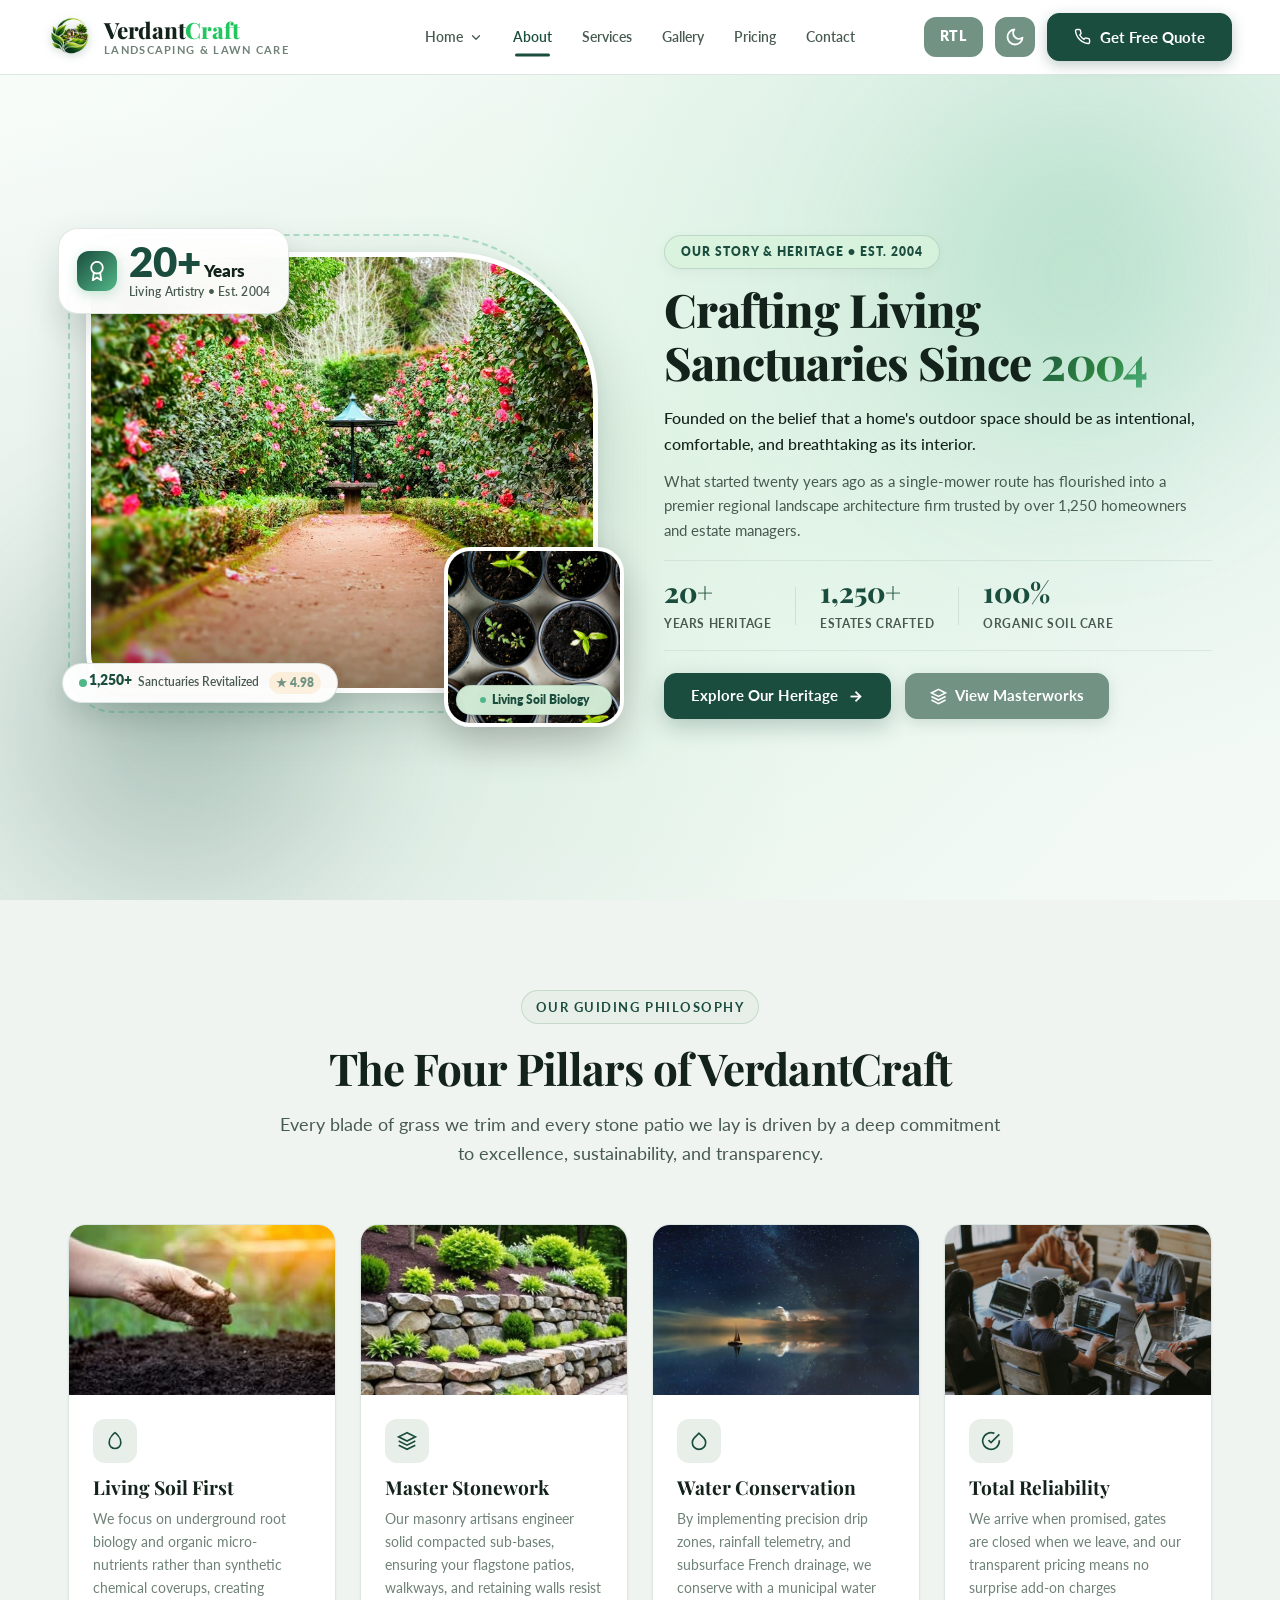
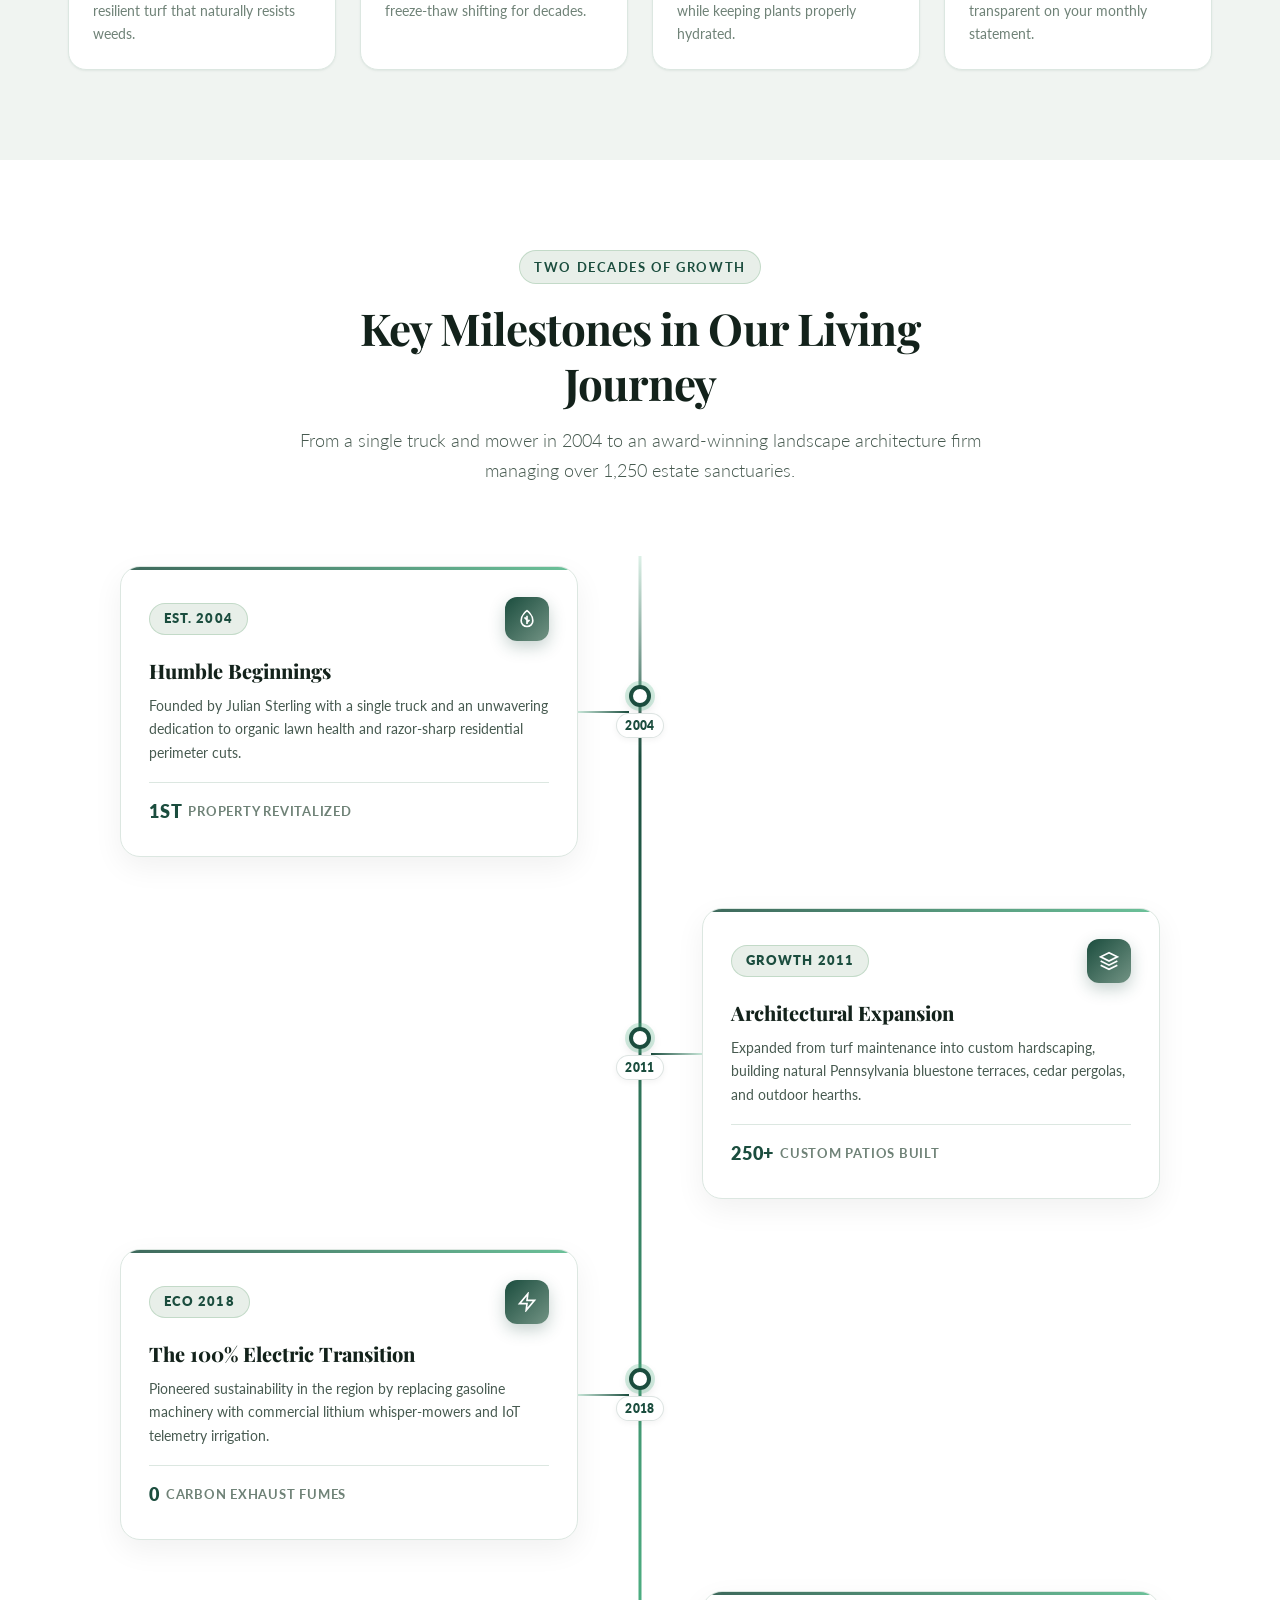
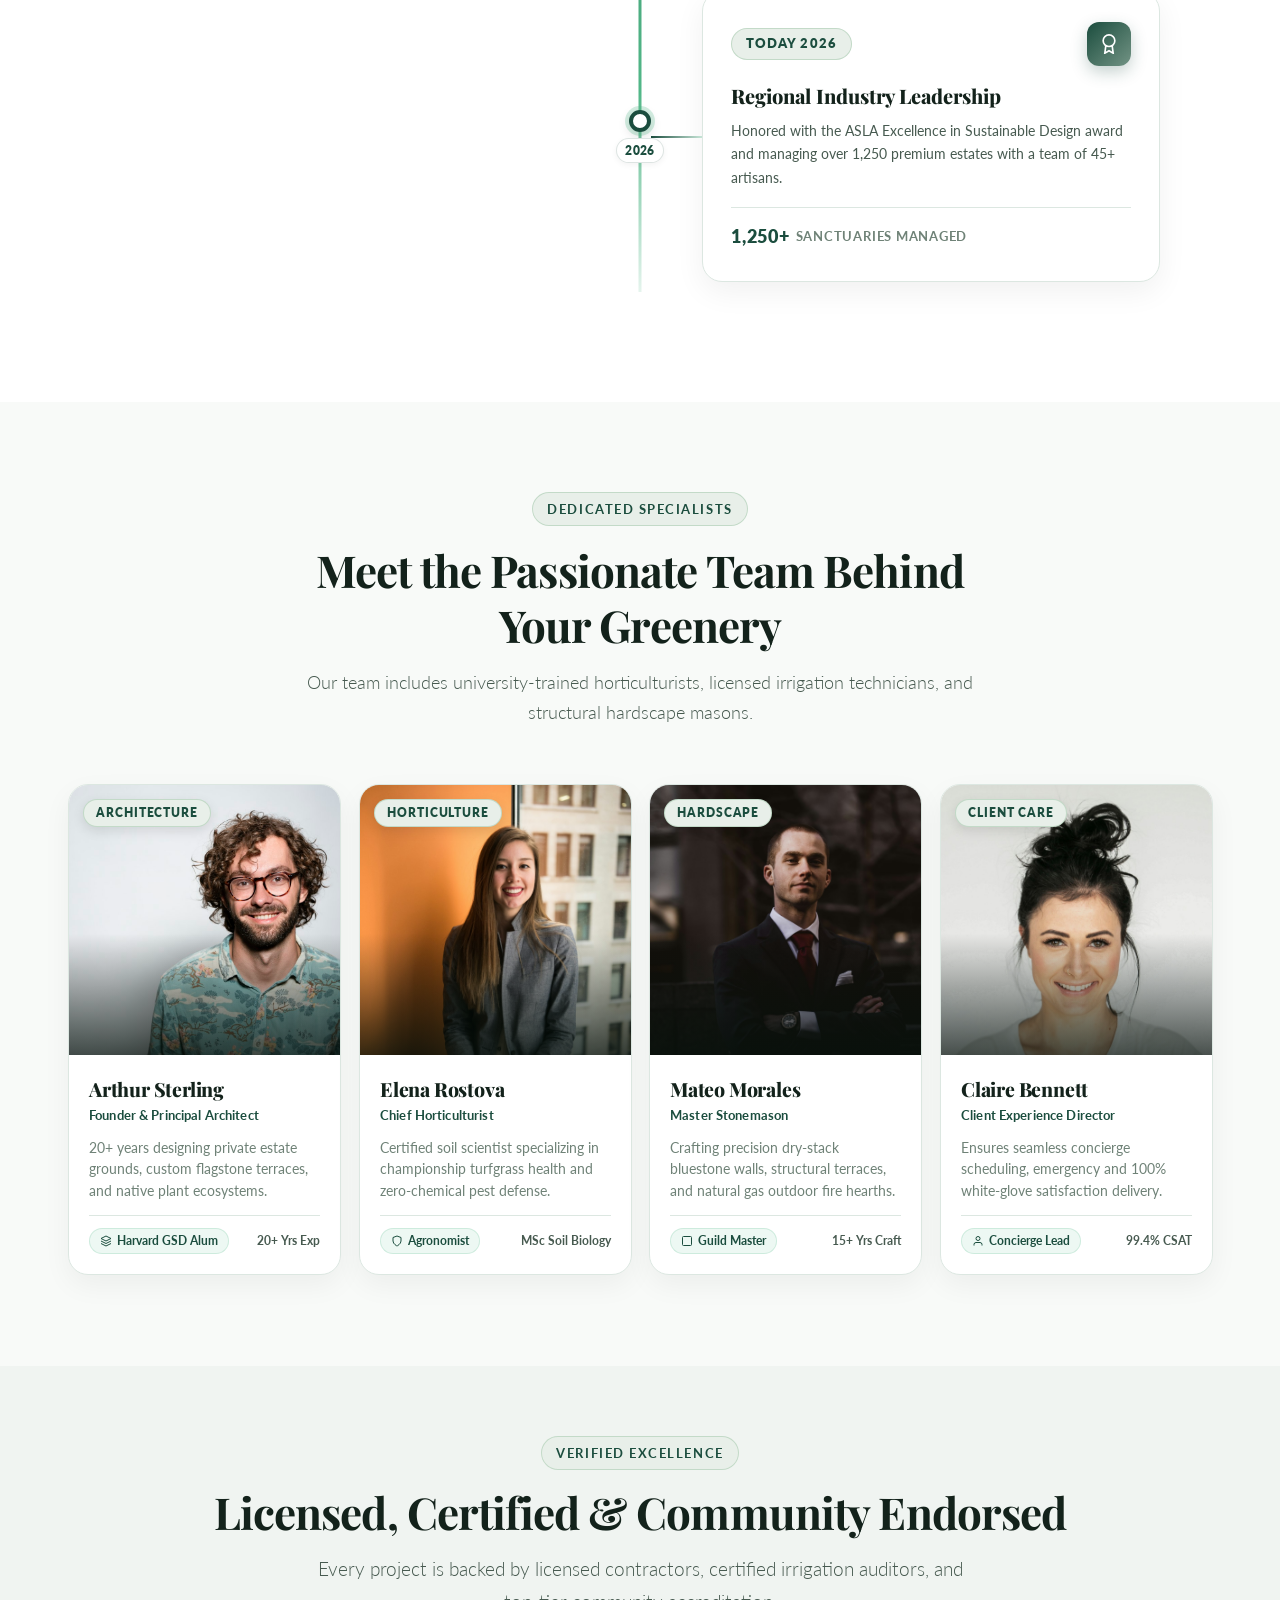
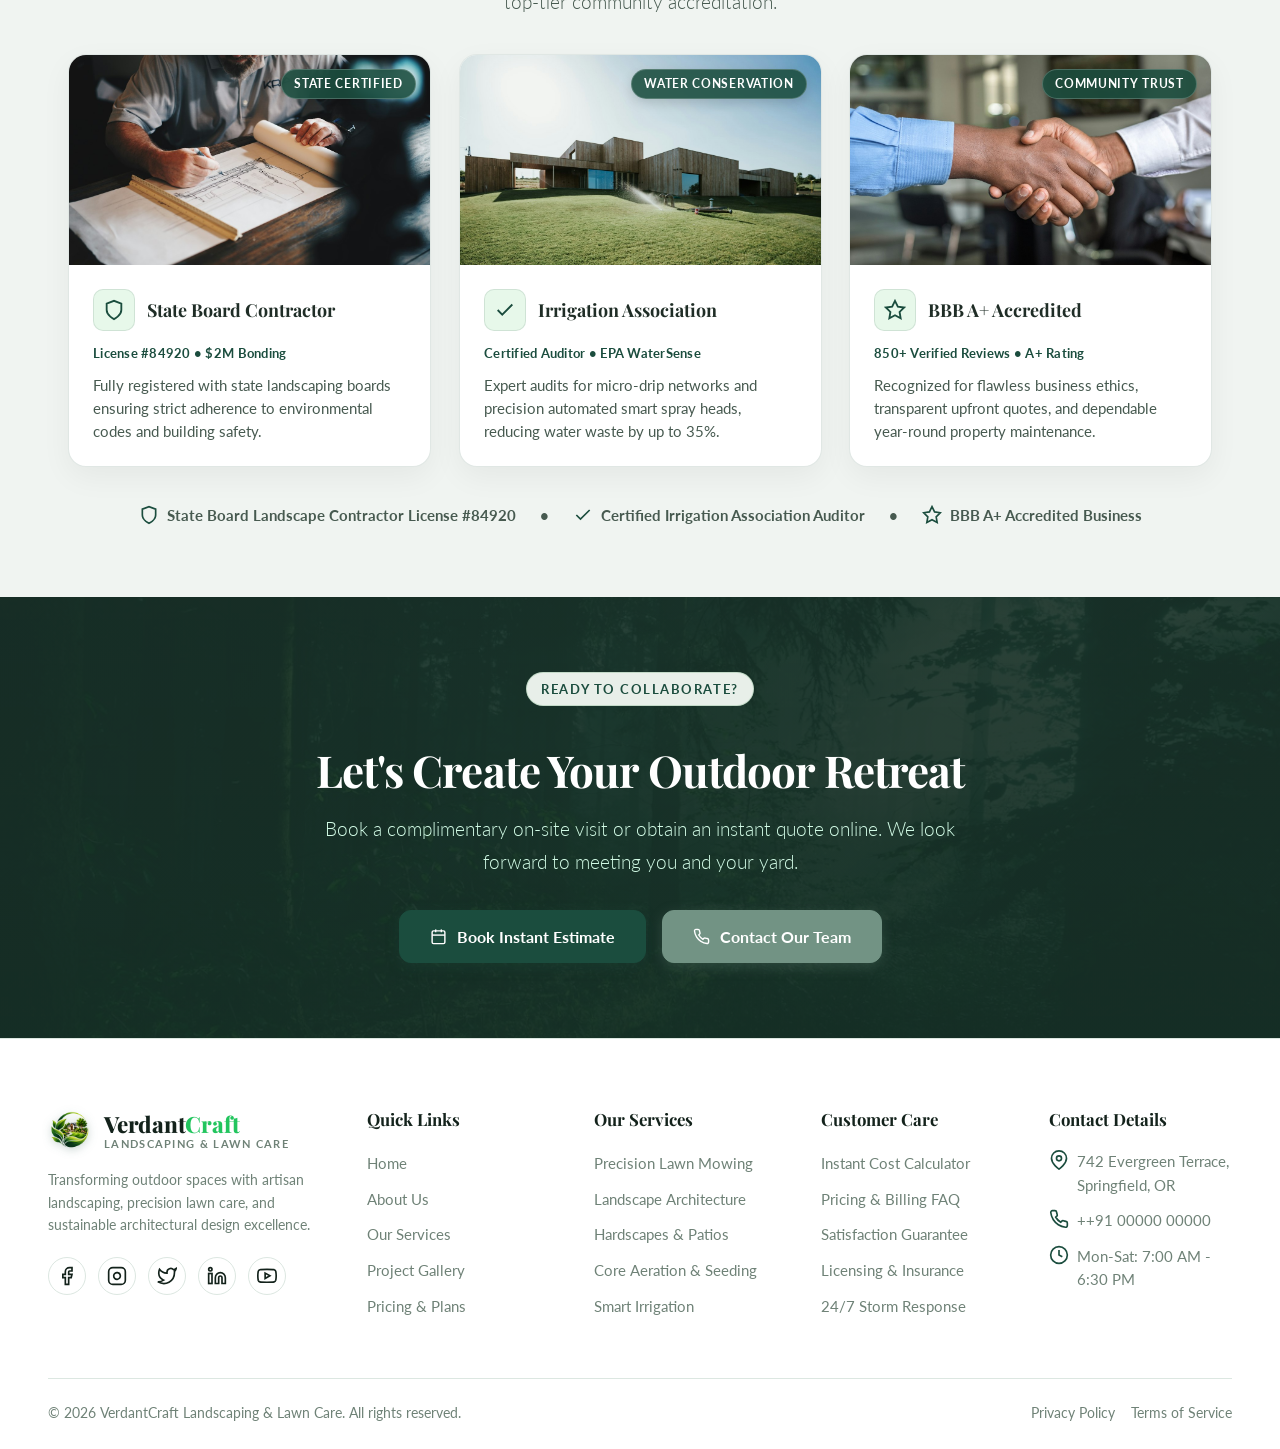
==== commit 52244d4a: "Update Garden Landscaping & Lawn Care Service website" ====
--- a/about.html
+++ b/about.html
@@ -8,11 +8,11 @@
   <meta name="color-scheme" content="light dark">
 
   <link rel="icon" href="favicon.ico" sizes="any">
-  <link rel="icon" href="favicon.svg" type="image/svg+xml">
-  <link rel="icon" type="image/png" sizes="16x16" href="favicon-16x16.png">
-  <link rel="icon" type="image/png" sizes="32x32" href="favicon-32x32.png">
-  <link rel="icon" type="image/png" sizes="48x48" href="favicon-48x48.png">
-  <link rel="apple-touch-icon" href="apple-touch-icon.png">
+  <link rel="icon" href="images/favicon.svg" type="image/svg+xml">
+  <link rel="icon" type="image/png" sizes="16x16" href="images/favicon-16x16.png">
+  <link rel="icon" type="image/png" sizes="32x32" href="images/favicon-32x32.png">
+  <link rel="icon" type="image/png" sizes="48x48" href="images/favicon-48x48.png">
+  <link rel="apple-touch-icon" href="images/apple-touch-icon.png">
 
   <link rel="preconnect" href="https://fonts.googleapis.com">
   <link rel="preconnect" href="https://fonts.gstatic.com" crossorigin>
@@ -37,8 +37,8 @@
     <div class="container header-row">
       <a class="brand" href="index.html" aria-label="VerdantCraft Home">
         <div class="brand-logo-badge">
-          <img src="logo-light.png" alt="VerdantCraft Logo" class="brand-logo-img theme-logo-light">
-          <img src="logo-dark.png" alt="VerdantCraft Logo" class="brand-logo-img theme-logo-dark">
+          <img src="images/logo-light.png" alt="VerdantCraft Logo" class="brand-logo-img theme-logo-light">
+          <img src="images/logo-dark.png" alt="VerdantCraft Logo" class="brand-logo-img theme-logo-dark">
         </div>
         <div>
           <span class="brand-name">Verdant<span>Craft</span></span>
@@ -109,7 +109,7 @@
               <div class="about-hero-backdrop"></div>
 
               <div class="about-hero-main-frame">
-                <img src="https://images.unsplash.com/photo-1585320806297-9794b3e4eeae?auto=format&fit=crop&w=1200&q=85"
+                <img src="images/photo-1585320806297-9794b3e4eeae.jpg"
                      alt="Lush estate garden pathway with stone pavers, manicured hedges, and perennial borders"
                      class="about-hero-img-main"
                      loading="eager">
@@ -118,7 +118,7 @@
               </div>
 
               <div class="about-hero-sub-frame floating-badge">
-                <img src="https://images.unsplash.com/photo-1523348837708-15d4a09cfac2?auto=format&fit=crop&w=600&q=85"
+                <img src="images/photo-1523348837708-15d4a09cfac2.jpg"
                      alt="Master horticulturist carefully planting organic botanicals"
                      class="about-hero-img-sub"
                      loading="lazy">
@@ -133,7 +133,7 @@
                   <svg class="icon" viewBox="0 0 24 24" fill="none" stroke="currentColor" stroke-width="2.2"><circle cx="12" cy="8" r="7"/><polyline points="8.21 13.89 7 23 12 20 17 23 15.79 13.88"/></svg>
                 </div>
                 <div class="exp-card-info">
-                  <strong class="exp-card-title">20+ Years</strong>
+                  <strong class="exp-card-title"><span class="stat-number" data-target="20" data-suffix="+">0+</span> Years</strong>
                   <span class="exp-card-subtitle">Living Artistry &bull; Est. 2004</span>
                 </div>
               </div>
@@ -141,7 +141,7 @@
               <div class="about-hero-stat-chip">
                 <div class="pulse-indicator"></div>
                 <div class="stat-chip-content">
-                  <span class="stat-chip-bold">1,250+</span>
+                  <span class="stat-chip-bold stat-number" data-target="1250" data-suffix="+">0+</span>
                   <span class="stat-chip-label">Sanctuaries Revitalized</span>
                 </div>
                 <span class="stat-chip-rating">&#9733; 4.98</span>
@@ -152,10 +152,7 @@
           <div class="col-lg-6" data-reveal="right">
             <div class="about-hero-content">
 
-              <div class="about-hero-eyebrow-pill">
-                <svg class="icon" style="width:14px;height:14px;margin-right:6px;" viewBox="0 0 24 24" fill="none" stroke="currentColor" stroke-width="2.5"><path d="M12 2L2 7l10 5 10-5-10-5zM2 17l10 5 10-5M2 12l10 5 10-5"/></svg>
-                <span>Our Story &amp; Heritage &bull; Est. 2004</span>
-              </div>
+              <div class="about-hero-eyebrow-pill"><span>Our Story &amp; Heritage &bull; Est. 2004</span></div>
 
               <h1>Crafting Living Sanctuaries Since <span class="text-gradient">2004</span></h1>
 
@@ -169,17 +166,17 @@
 
               <div class="about-metrics-row">
                 <div class="about-metric-item">
-                  <span class="about-metric-number">20+</span>
+                  <span class="about-metric-number stat-number" data-target="20" data-suffix="+">0+</span>
                   <span class="about-metric-label">Years Heritage</span>
                 </div>
                 <div class="about-metric-divider"></div>
                 <div class="about-metric-item">
-                  <span class="about-metric-number">1,250+</span>
+                  <span class="about-metric-number stat-number" data-target="1250" data-suffix="+">0+</span>
                   <span class="about-metric-label">Estates Crafted</span>
                 </div>
                 <div class="about-metric-divider"></div>
                 <div class="about-metric-item">
-                  <span class="about-metric-number">100%</span>
+                  <span class="about-metric-number stat-number" data-target="100" data-suffix="%">0%</span>
                   <span class="about-metric-label">Organic Soil Care</span>
                 </div>
               </div>
@@ -214,7 +211,7 @@
           <div class="col-md-6 col-lg-3" data-reveal>
             <div class="pillar-card">
               <div class="pillar-img-wrap">
-                <img src="living-soil-first.jpg" alt="Living Soil First - hand holding rich organic garden soil and compost">
+                <img src="images/living-soil-first.jpg" alt="Living Soil First - hand holding rich organic garden soil and compost">
               </div>
               <div class="pillar-body">
                 <div class="service-icon-wrap" style="margin-bottom:12px; width:44px; height:44px;">
@@ -229,7 +226,7 @@
           <div class="col-md-6 col-lg-3" data-reveal>
             <div class="pillar-card">
               <div class="pillar-img-wrap">
-                <img src="master-stonework-wall.jpg" alt="Master Stonework - artisan terraced stone retaining wall, stone paver pathway and lush plantings">
+                <img src="images/master-stonework-wall.jpg" alt="Master Stonework - artisan terraced stone retaining wall, stone paver pathway and lush plantings">
               </div>
               <div class="pillar-body">
                 <div class="service-icon-wrap" style="margin-bottom:12px; width:44px; height:44px;">
@@ -244,7 +241,7 @@
           <div class="col-md-6 col-lg-3" data-reveal>
             <div class="pillar-card">
               <div class="pillar-img-wrap">
-                <img src="https://images.unsplash.com/photo-1534447677768-be436bb09401?auto=format&fit=crop&w=700&q=80" alt="Water Conservation - precision irrigation stream delivering clean water across landscape">
+                <img src="images/photo-1534447677768-be436bb09401.jpg" alt="Water Conservation - precision irrigation stream delivering clean water across landscape">
               </div>
               <div class="pillar-body">
                 <div class="service-icon-wrap" style="margin-bottom:12px; width:44px; height:44px;">
@@ -259,7 +256,7 @@
           <div class="col-md-6 col-lg-3" data-reveal>
             <div class="pillar-card">
               <div class="pillar-img-wrap">
-                <img src="https://images.unsplash.com/photo-1522071820081-009f0129c71c?auto=format&fit=crop&w=600&q=80" alt="Total Reliability - uniformed landscaper with commercial mower">
+                <img src="images/photo-1522071820081-009f0129c71c.jpg" alt="Total Reliability - uniformed landscaper with commercial mower">
               </div>
               <div class="pillar-body">
                 <div class="service-icon-wrap" style="margin-bottom:12px; width:44px; height:44px;">
@@ -398,7 +395,7 @@
           <div class="team-card-modern" data-reveal>
             <div class="team-portrait-frame">
               <span class="team-dept-badge">Architecture</span>
-              <img src="https://images.unsplash.com/photo-1568602471122-7832951cc4c5?auto=format&fit=crop&w=600&q=80" alt="Arthur Sterling, Founder and Principal Landscape Architect" class="team-portrait-img" loading="lazy">
+              <img src="images/photo-1568602471122-7832951cc4c5.jpg" alt="Arthur Sterling, Founder and Principal Landscape Architect" class="team-portrait-img" loading="lazy">
               <div class="team-portrait-overlay"></div>
               <div class="team-social-bar">
                 <a href="#" class="team-social-link" aria-label="LinkedIn Profile">
@@ -428,7 +425,7 @@
           <div class="team-card-modern" data-reveal>
             <div class="team-portrait-frame">
               <span class="team-dept-badge">Horticulture</span>
-              <img src="https://images.unsplash.com/photo-1573496359142-b8d87734a5a2?auto=format&fit=crop&w=600&q=80" alt="Elena Rostova, Chief Horticulturist" class="team-portrait-img" loading="lazy">
+              <img src="images/photo-1573496359142-b8d87734a5a2.jpg" alt="Elena Rostova, Chief Horticulturist" class="team-portrait-img" loading="lazy">
               <div class="team-portrait-overlay"></div>
               <div class="team-social-bar">
                 <a href="#" class="team-social-link" aria-label="LinkedIn Profile">
@@ -458,7 +455,7 @@
           <div class="team-card-modern" data-reveal>
             <div class="team-portrait-frame">
               <span class="team-dept-badge">Hardscape</span>
-              <img src="https://images.unsplash.com/photo-1519085360753-af0119f7cbe7?auto=format&fit=crop&w=600&q=80" alt="Mateo Morales, Master Stonemason" class="team-portrait-img" loading="lazy">
+              <img src="images/photo-1519085360753-af0119f7cbe7.jpg" alt="Mateo Morales, Master Stonemason" class="team-portrait-img" loading="lazy">
               <div class="team-portrait-overlay"></div>
               <div class="team-social-bar">
                 <a href="#" class="team-social-link" aria-label="LinkedIn Profile">
@@ -488,7 +485,7 @@
           <div class="team-card-modern" data-reveal>
             <div class="team-portrait-frame">
               <span class="team-dept-badge">Client Care</span>
-              <img src="https://images.unsplash.com/photo-1580489944761-15a19d654956?auto=format&fit=crop&w=600&q=80" alt="Claire Bennett, Client Experience Director" class="team-portrait-img" loading="lazy">
+              <img src="images/photo-1580489944761-15a19d654956.jpg" alt="Claire Bennett, Client Experience Director" class="team-portrait-img" loading="lazy">
               <div class="team-portrait-overlay"></div>
               <div class="team-social-bar">
                 <a href="#" class="team-social-link" aria-label="LinkedIn Profile">
@@ -518,10 +515,71 @@
       </div>
     </section>
 
-    <section class="section section-muted" style="padding: 50px 0;">
+            <section class="section section-muted" style="padding: 70px 0;">
       <div class="container text-center" data-reveal>
-        <span class="eyebrow" style="margin-bottom:16px;">Verified Excellence</span>
-        <h3 style="margin-bottom:24px;">Licensed, Certified &amp; Community Endorsed</h3>
+        <span class="eyebrow" style="margin-bottom:14px;">Verified Excellence</span>
+        <h2 style="margin-bottom:14px;">Licensed, Certified &amp; Community Endorsed</h2>
+        <p class="lead" style="max-width:680px; margin:0 auto 36px; color:var(--text-secondary,#4a5c53);">Every project is backed by licensed contractors, certified irrigation auditors, and top-tier community accreditation.</p>
+        
+        <div class="cert-grid">
+          <div class="cert-card" data-reveal>
+            <div class="cert-card-img-wrap">
+              <img src="images/photo-1503387762-592deb58ef4e.jpg" alt="Landscape Contractor Drafting Architectural Blueprints" class="cert-card-img" width="600" height="400" loading="lazy">
+              <span class="cert-card-badge">State Certified</span>
+            </div>
+            <div class="cert-card-body">
+              <div class="cert-card-header">
+                <div class="cert-card-icon-wrap">
+                  <svg viewBox="0 0 24 24" fill="none" stroke="currentColor" stroke-width="2"><path d="M12 22s8-4 8-10V5l-8-3-8 3v7c0 6 8 10 8 10z"/></svg>
+                </div>
+                <div>
+                  <h3 class="cert-card-title">State Board Contractor</h3>
+                </div>
+              </div>
+              <span class="cert-card-meta">License #84920 &bull; $2M Bonding</span>
+              <p class="cert-card-desc">Fully registered with state landscaping boards ensuring strict adherence to environmental codes and building safety.</p>
+            </div>
+          </div>
+
+          <div class="cert-card" data-reveal>
+            <div class="cert-card-img-wrap">
+              <img src="images/photo-1697538022199-f03e14cd0043.jpg" alt="Precision Lawn Irrigation and Water Conservation Sprinkler" class="cert-card-img" width="600" height="400" loading="lazy">
+              <span class="cert-card-badge">Water Conservation</span>
+            </div>
+            <div class="cert-card-body">
+              <div class="cert-card-header">
+                <div class="cert-card-icon-wrap">
+                  <svg viewBox="0 0 24 24" fill="none" stroke="currentColor" stroke-width="2"><polyline points="20 6 9 17 4 12"/></svg>
+                </div>
+                <div>
+                  <h3 class="cert-card-title">Irrigation Association</h3>
+                </div>
+              </div>
+              <span class="cert-card-meta">Certified Auditor &bull; EPA WaterSense</span>
+              <p class="cert-card-desc">Expert audits for micro-drip networks and precision automated smart spray heads, reducing water waste by up to 35%.</p>
+            </div>
+          </div>
+
+          <div class="cert-card" data-reveal>
+            <div class="cert-card-img-wrap">
+              <img src="images/photo-1521791136064-7986c2920216.jpg" alt="Community Trust Handshake for Accredited Business" class="cert-card-img" width="600" height="400" loading="lazy">
+              <span class="cert-card-badge">Community Trust</span>
+            </div>
+            <div class="cert-card-body">
+              <div class="cert-card-header">
+                <div class="cert-card-icon-wrap">
+                  <svg viewBox="0 0 24 24" fill="none" stroke="currentColor" stroke-width="2"><path d="M12 2l3.09 6.26L22 9.27l-5 4.87 1.18 6.88L12 17.77l-6.18 3.25L7 14.14 2 9.27l6.91-1.01L12 2z"/></svg>
+                </div>
+                <div>
+                  <h3 class="cert-card-title">BBB A+ Accredited</h3>
+                </div>
+              </div>
+              <span class="cert-card-meta">850+ Verified Reviews &bull; A+ Rating</span>
+              <p class="cert-card-desc">Recognized for flawless business ethics, transparent upfront quotes, and dependable year-round property maintenance.</p>
+            </div>
+          </div>
+        </div>
+
         <div class="trust-points-bar d-flex justify-content-center align-items-center flex-wrap gap-4 text-muted" style="font-size:0.95rem; font-weight:700;">
           <div class="d-flex align-items-center gap-2">
             <svg class="icon text-primary" viewBox="0 0 24 24" fill="none" stroke="currentColor" stroke-width="2"><path d="M12 22s8-4 8-10V5l-8-3-8 3v7c0 6 8 10 8 10z"/></svg>
@@ -541,7 +599,7 @@
       </div>
     </section>
 
-    <section class="section" style="background-image: linear-gradient(rgba(19, 46, 36, 0.90), rgba(19, 46, 36, 0.94)), url('https://images.unsplash.com/photo-1448375240586-882707db888b?auto=format&fit=crop&w=1600&q=80'); background-size: cover; background-position: center; color:#ffffff; padding: 75px 0;">
+    <section class="section" style="background-image: linear-gradient(rgba(19, 46, 36, 0.90), rgba(19, 46, 36, 0.94)), url('images/photo-1448375240586-882707db888b.jpg'); background-size: cover; background-position: center; color:#ffffff; padding: 75px 0;">
       <div class="container text-center" data-reveal>
         <span class="eyebrow" style="background: rgba(255,255,255,0.15); color: #86efac;">Ready to collaborate?</span>
         <h2 style="color:#ffffff; margin: 20px 0 16px;">Let's Create Your Outdoor Retreat</h2>
@@ -568,8 +626,8 @@
         <div class="footer-about">
           <a class="brand" href="index.html" style="margin-bottom: 16px;" aria-label="VerdantCraft Home">
             <div class="brand-logo-badge">
-              <img src="logo-light.png" alt="VerdantCraft Logo" class="brand-logo-img theme-logo-light">
-              <img src="logo-dark.png" alt="VerdantCraft Logo" class="brand-logo-img theme-logo-dark">
+              <img src="images/logo-light.png" alt="VerdantCraft Logo" class="brand-logo-img theme-logo-light">
+              <img src="images/logo-dark.png" alt="VerdantCraft Logo" class="brand-logo-img theme-logo-dark">
             </div>
             <div>
               <span class="brand-name">Verdant<span>Craft</span></span>
--- a/style.css
+++ b/style.css
@@ -264,128 +264,53 @@
   display: inline-flex;
   align-items: center;
   justify-content: center;
-  gap: 8px;
+  gap: 9px;
   font-family: var(--font-body);
-  font-weight: 600;
-  font-size: 0.88rem;
-  padding: 0.52rem 1.25rem;
-  border-radius: var(--radius-md);
-  border: 1px solid transparent;
+  font-weight: 700;
+  font-size: 0.95rem;
+  padding: 13px 26px;
+  border-radius: var(--radius-md, 12px) !important;
+  border: 1.5px solid transparent;
   cursor: pointer;
   text-decoration: none !important;
-  transition: all var(--transition-fast);
+  transition: transform 0.22s ease, box-shadow 0.22s ease, background-color 0.22s ease, border-color 0.22s ease, color 0.22s ease;
   white-space: nowrap;
-  line-height: 1.4;
-}
-
-.btn-primary {
-  background-color: var(--primary) !important;
-  color: #ffffff !important;
-  border: 2px solid var(--primary) !important;
-  font-weight: 700;
-  box-shadow: 0 4px 14px rgba(27, 77, 62, 0.28);
-}
-.btn-primary:hover,
-.btn-primary:focus,
-.btn-primary:active,
-.btn-primary:focus-visible {
-  background-color: var(--primary-hover) !important;
-  color: #ffffff !important;
-  border-color: var(--primary-hover) !important;
+  line-height: 1.35;
+  box-sizing: border-box;
+}
+.btn:hover {
   transform: translateY(-2px);
-  box-shadow: 0 6px 20px rgba(27, 77, 62, 0.38);
-}
-.btn-primary *,
-.btn-primary:hover *,
-.btn-primary:focus * {
-  color: #ffffff !important;
-}
-
-[data-theme="dark"] .btn-primary {
-  background-color: #22c55e !important;
-  color: #0b1410 !important;
-  border-color: #22c55e !important;
-  font-weight: 700;
-  box-shadow: 0 4px 14px rgba(34, 197, 94, 0.35);
-}
-[data-theme="dark"] .btn-primary:hover,
-[data-theme="dark"] .btn-primary:focus,
-[data-theme="dark"] .btn-primary:active {
-  background-color: #4ade80 !important;
-  color: #0b1410 !important;
-  border-color: #4ade80 !important;
-}
-[data-theme="dark"] .btn-primary *,
-[data-theme="dark"] .btn-primary:hover *,
-[data-theme="dark"] .btn-primary:focus * {
-  color: #0b1410 !important;
-}
-
-.btn-secondary {
-  background-color: var(--secondary-subtle, #d8f3dc) !important;
-  color: var(--primary, #1b4d3e) !important;
-  border: 2px solid var(--secondary, #2e8540) !important;
+}
+.btn:active {
+  transform: translateY(0);
+}
+
+.btn-sm {
+  padding: 9px 18px !important;
+  font-size: 0.85rem !important;
+  border-radius: var(--radius-md, 12px) !important;
+  gap: 7px !important;
+}
+
+.btn-lg {
+  padding: 15px 30px !important;
+  font-size: 1rem !important;
   font-weight: 700 !important;
-  box-shadow: 0 4px 12px rgba(46, 133, 64, 0.15);
-}
-.btn-secondary:hover,
-.btn-secondary:focus,
-.btn-secondary:active,
-.btn-secondary:focus-visible {
-  background-color: var(--secondary, #2e8540) !important;
-  color: #ffffff !important;
-  border-color: var(--secondary, #2e8540) !important;
-  transform: translateY(-2px);
-  box-shadow: 0 6px 20px rgba(46, 133, 64, 0.32);
-}
-.btn-secondary *,
-.btn-secondary:focus * {
-  color: var(--primary, #1b4d3e) !important;
-}
-.btn-secondary:hover * {
-  color: #ffffff !important;
-}
-
-[data-theme="dark"] .btn-secondary {
-  background-color: rgba(34, 197, 94, 0.16) !important;
-  color: #4ade80 !important;
-  border: 2px solid #22c55e !important;
-  font-weight: 700 !important;
-}
-[data-theme="dark"] .btn-secondary:hover,
-[data-theme="dark"] .btn-secondary:focus,
-[data-theme="dark"] .btn-secondary:active {
-  background-color: #22c55e !important;
-  color: #0b1410 !important;
-  border-color: #22c55e !important;
-  transform: translateY(-2px);
-}
-[data-theme="dark"] .btn-secondary * {
-  color: #4ade80 !important;
-}
-[data-theme="dark"] .btn-secondary:hover * {
-  color: #0b1410 !important;
-}
-
-.btn-accent {
-  background-color: var(--secondary, #2e8540) !important;
-  color: #ffffff !important;
-  border: 2px solid var(--secondary, #2e8540) !important;
-  font-weight: 700;
-}
-.btn-accent:hover,
-.btn-accent:focus,
-.btn-accent:active {
-  background-color: var(--secondary-hover, #236c33) !important;
-  color: #ffffff !important;
-  border-color: var(--secondary-hover, #236c33) !important;
-  transform: translateY(-2px);
-}
-.btn-accent *,
-.btn-accent:hover * {
-  color: #ffffff !important;
-}
-
+  border-radius: var(--radius-md, 12px) !important;
+  gap: 10px !important;
+}
+
+.btn .icon,
+.btn svg {
+  width: 17px;
+  height: 17px;
+  flex-shrink: 0;
+  transition: transform 0.2s ease;
+}
+
+.btn-primary,
+.btn-emerald,
+.btn-accent,
 .cta-banner .btn-primary,
 .cta-banner-lush .btn-primary,
 .services-hero .btn-primary,
@@ -393,13 +318,20 @@
 .pricing-hero-content .btn-primary,
 .gallery-cta .btn-primary,
 .home2-hero-cta .btn-primary,
-.home2-cta-actions .btn-primary {
-  background-color: #22c55e !important;
-  color: #0b1410 !important;
-  border: 2px solid #22c55e !important;
-  font-weight: 700 !important;
-  box-shadow: 0 6px 20px rgba(34, 197, 94, 0.35);
-}
+.home2-cta-actions .btn-primary,
+.cta-banner .btn-emerald,
+.cta-banner-lush .btn-emerald {
+  background-color: var(--primary, #1b4d3e) !important;
+  color: #ffffff !important;
+  border-color: var(--primary, #1b4d3e) !important;
+  box-shadow: 0 4px 14px rgba(27, 77, 62, 0.28);
+}
+
+.btn-primary:hover,
+.btn-primary:focus,
+.btn-primary:active,
+.btn-emerald:hover,
+.btn-accent:hover,
 .cta-banner .btn-primary:hover,
 .cta-banner-lush .btn-primary:hover,
 .services-hero .btn-primary:hover,
@@ -407,11 +339,21 @@
 .pricing-hero-content .btn-primary:hover,
 .gallery-cta .btn-primary:hover,
 .home2-hero-cta .btn-primary:hover,
-.home2-cta-actions .btn-primary:hover {
-  background-color: #4ade80 !important;
-  border-color: #4ade80 !important;
-  color: #0b1410 !important;
-}
+.home2-cta-actions .btn-primary:hover,
+.cta-banner .btn-emerald:hover,
+.cta-banner-lush .btn-emerald:hover {
+  background-color: var(--primary-hover, #143d31) !important;
+  color: #ffffff !important;
+  border-color: var(--primary-hover, #143d31) !important;
+  transform: translateY(-2px);
+  box-shadow: 0 6px 20px rgba(27, 77, 62, 0.38);
+}
+
+.btn-primary *,
+.btn-primary:hover *,
+.btn-primary svg,
+.btn-emerald *,
+.btn-accent *,
 .cta-banner .btn-primary *,
 .cta-banner-lush .btn-primary *,
 .services-hero .btn-primary *,
@@ -419,10 +361,72 @@
 .pricing-hero-content .btn-primary *,
 .gallery-cta .btn-primary *,
 .home2-hero-cta .btn-primary *,
-.home2-cta-actions .btn-primary * {
-  color: #0b1410 !important;
-}
-
+.home2-cta-actions .btn-primary *,
+.cta-banner .btn-emerald *,
+.cta-banner-lush .btn-emerald * {
+  color: #ffffff !important;
+  stroke: currentColor;
+}
+
+[data-theme="dark"] .btn-primary,
+[data-theme="dark"] .btn-emerald,
+[data-theme="dark"] .btn-accent,
+[data-theme="dark"] .cta-banner .btn-primary,
+[data-theme="dark"] .cta-banner-lush .btn-primary,
+[data-theme="dark"] .services-hero .btn-primary,
+[data-theme="dark"] .services-hero-cta .btn-primary,
+[data-theme="dark"] .pricing-hero-content .btn-primary,
+[data-theme="dark"] .gallery-cta .btn-primary,
+[data-theme="dark"] .home2-hero-cta .btn-primary,
+[data-theme="dark"] .home2-cta-actions .btn-primary,
+[data-theme="dark"] .cta-banner .btn-emerald,
+[data-theme="dark"] .cta-banner-lush .btn-emerald {
+  background-color: var(--primary, #52b788) !important;
+  color: #09130e !important;
+  border-color: var(--primary, #52b788) !important;
+  box-shadow: 0 4px 14px rgba(82, 183, 136, 0.35);
+}
+
+[data-theme="dark"] .btn-primary:hover,
+[data-theme="dark"] .btn-primary:focus,
+[data-theme="dark"] .btn-primary:active,
+[data-theme="dark"] .btn-emerald:hover,
+[data-theme="dark"] .btn-accent:hover,
+[data-theme="dark"] .cta-banner .btn-primary:hover,
+[data-theme="dark"] .cta-banner-lush .btn-primary:hover,
+[data-theme="dark"] .services-hero .btn-primary:hover,
+[data-theme="dark"] .services-hero-cta .btn-primary:hover,
+[data-theme="dark"] .pricing-hero-content .btn-primary:hover,
+[data-theme="dark"] .gallery-cta .btn-primary:hover,
+[data-theme="dark"] .home2-hero-cta .btn-primary:hover,
+[data-theme="dark"] .home2-cta-actions .btn-primary:hover {
+  background-color: var(--primary-hover, #6ec79b) !important;
+  color: #09130e !important;
+  border-color: var(--primary-hover, #6ec79b) !important;
+  box-shadow: 0 6px 20px rgba(82, 183, 136, 0.45);
+}
+
+[data-theme="dark"] .btn-primary *,
+[data-theme="dark"] .btn-primary:hover *,
+[data-theme="dark"] .btn-primary svg,
+[data-theme="dark"] .btn-emerald *,
+[data-theme="dark"] .btn-accent *,
+[data-theme="dark"] .cta-banner .btn-primary *,
+[data-theme="dark"] .cta-banner-lush .btn-primary *,
+[data-theme="dark"] .services-hero .btn-primary *,
+[data-theme="dark"] .services-hero-cta .btn-primary *,
+[data-theme="dark"] .pricing-hero-content .btn-primary *,
+[data-theme="dark"] .gallery-cta .btn-primary *,
+[data-theme="dark"] .home2-hero-cta .btn-primary *,
+[data-theme="dark"] .home2-cta-actions .btn-primary * {
+  color: #09130e !important;
+  stroke: currentColor;
+}
+
+.btn-secondary,
+.btn-outline,
+.btn-outline-light,
+.btn-light-outline,
 .cta-banner .btn-secondary,
 .cta-banner-lush .btn-secondary,
 .services-hero .btn-secondary,
@@ -430,14 +434,23 @@
 .pricing-hero-content .btn-secondary,
 .gallery-cta .btn-secondary,
 .home2-hero-cta .btn-secondary,
-.home2-cta-actions .btn-secondary {
-  background-color: rgba(255, 255, 255, 0.12) !important;
+.home2-cta-actions .btn-secondary,
+.cta-banner .btn-light-outline,
+.cta-banner-lush .btn-light-outline {
+  background-color: var(--secondary, #729384) !important;
   color: #ffffff !important;
-  border: 2px solid rgba(255, 255, 255, 0.75) !important;
-  font-weight: 700 !important;
-  backdrop-filter: blur(8px);
-  -webkit-backdrop-filter: blur(8px);
-}
+  border-color: var(--secondary, #729384) !important;
+  box-shadow: 0 4px 14px rgba(114, 147, 132, 0.25);
+  backdrop-filter: none !important;
+  -webkit-backdrop-filter: none !important;
+}
+
+.btn-secondary:hover,
+.btn-secondary:focus,
+.btn-secondary:active,
+.btn-outline:hover,
+.btn-outline-light:hover,
+.btn-light-outline:hover,
 .cta-banner .btn-secondary:hover,
 .cta-banner-lush .btn-secondary:hover,
 .services-hero .btn-secondary:hover,
@@ -445,11 +458,22 @@
 .pricing-hero-content .btn-secondary:hover,
 .gallery-cta .btn-secondary:hover,
 .home2-hero-cta .btn-secondary:hover,
-.home2-cta-actions .btn-secondary:hover {
-  background-color: #ffffff !important;
-  color: #0f2c1f !important;
-  border-color: #ffffff !important;
-}
+.home2-cta-actions .btn-secondary:hover,
+.cta-banner .btn-light-outline:hover,
+.cta-banner-lush .btn-light-outline:hover {
+  background-color: var(--secondary-hover, #5e7f71) !important;
+  color: #ffffff !important;
+  border-color: var(--secondary-hover, #5e7f71) !important;
+  transform: translateY(-2px);
+  box-shadow: 0 6px 20px rgba(114, 147, 132, 0.35);
+}
+
+.btn-secondary *,
+.btn-secondary:hover *,
+.btn-secondary svg,
+.btn-outline *,
+.btn-outline-light *,
+.btn-light-outline *,
 .cta-banner .btn-secondary *,
 .cta-banner-lush .btn-secondary *,
 .services-hero .btn-secondary *,
@@ -459,63 +483,59 @@
 .home2-hero-cta .btn-secondary *,
 .home2-cta-actions .btn-secondary * {
   color: #ffffff !important;
-}
-.cta-banner .btn-secondary:hover *,
-.cta-banner-lush .btn-secondary:hover *,
-.services-hero .btn-secondary:hover *,
-.services-hero-cta .btn-secondary:hover *,
-.pricing-hero-content .btn-secondary:hover *,
-.gallery-cta .btn-secondary:hover *,
-.home2-hero-cta .btn-secondary:hover *,
-.home2-cta-actions .btn-secondary:hover * {
-  color: #0f2c1f !important;
-}
-
-.btn-emerald {
-  background-color: var(--primary) !important;
+  stroke: currentColor;
+}
+
+[data-theme="dark"] .btn-secondary,
+[data-theme="dark"] .btn-outline,
+[data-theme="dark"] .btn-outline-light,
+[data-theme="dark"] .btn-light-outline,
+[data-theme="dark"] .cta-banner .btn-secondary,
+[data-theme="dark"] .cta-banner-lush .btn-secondary,
+[data-theme="dark"] .services-hero .btn-secondary,
+[data-theme="dark"] .services-hero-cta .btn-secondary,
+[data-theme="dark"] .pricing-hero-content .btn-secondary,
+[data-theme="dark"] .gallery-cta .btn-secondary,
+[data-theme="dark"] .home2-hero-cta .btn-secondary,
+[data-theme="dark"] .home2-cta-actions .btn-secondary {
+  background-color: var(--secondary, #133827) !important;
+  color: #f0f7f3 !important;
+  border-color: var(--border-color, #1a382a) !important;
+  box-shadow: 0 4px 14px rgba(0, 0, 0, 0.35);
+}
+
+[data-theme="dark"] .btn-secondary:hover,
+[data-theme="dark"] .btn-secondary:focus,
+[data-theme="dark"] .btn-secondary:active,
+[data-theme="dark"] .cta-banner .btn-secondary:hover,
+[data-theme="dark"] .cta-banner-lush .btn-secondary:hover,
+[data-theme="dark"] .services-hero .btn-secondary:hover,
+[data-theme="dark"] .services-hero-cta .btn-secondary:hover,
+[data-theme="dark"] .pricing-hero-content .btn-secondary:hover,
+[data-theme="dark"] .gallery-cta .btn-secondary:hover,
+[data-theme="dark"] .home2-hero-cta .btn-secondary:hover,
+[data-theme="dark"] .home2-cta-actions .btn-secondary:hover {
+  background-color: var(--secondary-hover, #1b4d37) !important;
   color: #ffffff !important;
-  border: 2px solid var(--primary) !important;
-  font-weight: 700;
-}
-.btn-light-outline,
-.btn-outline,
-.btn-outline-light {
-  background-color: var(--secondary-subtle, #d8f3dc) !important;
-  color: var(--primary, #1b4d3e) !important;
-  border: 2px solid var(--secondary, #2e8540) !important;
-  font-weight: 700;
-}
-.cta-banner .btn-emerald,
-.cta-banner-lush .btn-emerald {
-  background-color: #22c55e !important;
-  color: #0b1410 !important;
-  border-color: #22c55e !important;
-}
-.cta-banner .btn-light-outline,
-.cta-banner-lush .btn-light-outline {
-  background-color: rgba(255, 255, 255, 0.12) !important;
-  color: #ffffff !important;
-  border: 2px solid rgba(255, 255, 255, 0.75) !important;
-}
-
-.btn-sm {
-  padding: 0.38rem 0.90rem;
-  font-size: 0.82rem;
-  border-radius: var(--radius-sm);
-}
-
-.btn-lg {
-  padding: 0.58rem 1.4rem !important;
-  font-size: 0.90rem !important;
-  font-weight: 700 !important;
-  gap: 8px !important;
-}
-
-.btn .icon,
-.btn svg {
-  width: 15px;
-  height: 15px;
-}
+  border-color: var(--primary, #52b788) !important;
+  box-shadow: 0 6px 20px rgba(82, 183, 136, 0.25);
+}
+
+[data-theme="dark"] .btn-secondary *,
+[data-theme="dark"] .btn-secondary:hover *,
+[data-theme="dark"] .btn-secondary svg,
+[data-theme="dark"] .cta-banner .btn-secondary *,
+[data-theme="dark"] .cta-banner-lush .btn-secondary *,
+[data-theme="dark"] .services-hero .btn-secondary *,
+[data-theme="dark"] .services-hero-cta .btn-secondary *,
+[data-theme="dark"] .pricing-hero-content .btn-secondary *,
+[data-theme="dark"] .gallery-cta .btn-secondary *,
+[data-theme="dark"] .home2-hero-cta .btn-secondary *,
+[data-theme="dark"] .home2-cta-actions .btn-secondary * {
+  color: #f0f7f3 !important;
+  stroke: currentColor;
+}
+
 
 .icon, .nav-icon {
   width: 1.25rem;
@@ -899,27 +919,57 @@
   gap: 12px;
 }
 
-.icon-btn {
-  background: var( --secondary-light);
-  border: 2px solid var(--border-color);
-  color: var(--text-main);
+.dir-btn,
+.icon-btn,
+.theme-control {
+  display: inline-flex;
+  align-items: center;
+  justify-content: center;
+  background: #729384;
+  border: 2px solid #729384;
+  border-radius: var(--radius-md);
+  height: 40px;
+  cursor: pointer;
+  color: #ffffff;
+  box-shadow: none;
+  transition: all var(--transition-fast);
+  user-select: none;
+}
+.dir-btn {
+  min-width: 58px;
+  padding: 0 14px;
+  font-family: var(--font-body);
+  font-size: 0.85rem;
+  font-weight: 800;
+  letter-spacing: 0.06em;
+}
+.dir-btn .dir-text,
+.dir-btn span {
+  color: #ffffff;
+}
+.icon-btn,
+.theme-control {
   width: 40px;
-  height: 40px;
-  border-radius: var(--radius-md);
-  display: flex;
-  align-items: center;
-  justify-content: center;
-  cursor: pointer;
-  transition: all var(--transition-fast);
+  min-width: 40px;
+  padding: 0;
 }
 .icon-btn svg,
 .theme-control svg {
+  width: 20px;
+  height: 20px;
+  stroke: #ffffff;
+  color: #ffffff;
   stroke-width: 2.2px;
 }
+.dir-btn:hover,
 .icon-btn:hover,
 .theme-control:hover {
-  background: var(--secondary-light);
-  border-color: var(--secondary-light);
+  background: #5e7f71;
+  border-color: #5e7f71;
+  color: #ffffff;
+}
+.dir-btn:hover .dir-text,
+.dir-btn:hover span {
   color: #ffffff;
 }
 .icon-btn:hover svg,
@@ -927,46 +977,38 @@
   stroke: #ffffff;
   stroke-width: 2.2px;
 }
+[data-theme="dark"] .dir-btn,
+[data-theme="dark"] .icon-btn,
+[data-theme="dark"] .theme-control {
+  background: #729384;
+  border: 2px solid #729384;
+  color: #ffffff;
+}
+[data-theme="dark"] .dir-btn .dir-text,
+[data-theme="dark"] .dir-btn span {
+  color: #ffffff;
+}
+[data-theme="dark"] .icon-btn svg,
+[data-theme="dark"] .theme-control svg {
+  stroke: #ffffff;
+  color: #ffffff;
+  stroke-width: 2.2px;
+}
+[data-theme="dark"] .dir-btn:hover,
 [data-theme="dark"] .icon-btn:hover,
 [data-theme="dark"] .theme-control:hover {
   background: #22c55e;
   border-color: #22c55e;
   color: #0b1410;
 }
+[data-theme="dark"] .dir-btn:hover .dir-text,
+[data-theme="dark"] .dir-btn:hover span {
+  color: #0b1410;
+}
 [data-theme="dark"] .icon-btn:hover svg,
 [data-theme="dark"] .theme-control:hover svg {
   stroke: #0b1410;
   stroke-width: 2.2px;
-}
-
-.dir-btn {
-  display: inline-flex;
-  align-items: center;
-  justify-content: center;
-  background: var(--accent-light);
-  border: 2px solid var(--border-color);
-  border-radius: var(--radius-md);
-  padding: 0 14px;
-  height: 40px;
-  min-width: 58px;
-  cursor: pointer;
-  font-family: var(--font-body);
-  font-size: 0.85rem;
-  font-weight: 800;
-  letter-spacing: 0.06em;
-  color: var(--text-main);
-  transition: all var(--transition-fast);
-  user-select: none;
-}
-.dir-btn:hover {
-  background: var(--secondary);
-  border-color: var(--secondary);
-  color: #ffffff;
-}
-[data-theme="dark"] .dir-btn:hover {
-  background: #22c55e;
-  border-color: #22c55e;
-  color: #0b1410;
 }
 
 .menu-toggle {
@@ -1157,7 +1199,7 @@
   margin-bottom: 6px;
 }
 [data-theme="dark"] .stat-number {
-  color: #4ade80;
+  color: var(--primary);
 }
 .stat-label {
   font-size: 0.9rem;
@@ -1324,12 +1366,19 @@
 }
 
 .ba-slider-container {
+  container-type: inline-size;
   position: relative;
   width: 100%;
-  height: 440px;
+  height: 480px;
   overflow: hidden;
   border-radius: var(--radius-md);
   user-select: none;
+  background: #1a3328;
+}
+@media (max-width: 575.98px) {
+  .ba-slider-container {
+    height: 380px;
+  }
 }
 .ba-img-after, .ba-img-before {
   position: absolute;
@@ -1338,10 +1387,11 @@
   width: 100%;
   height: 100%;
 }
-.ba-img-after img, .ba-img-before img {
+.ba-img-after img, img.ba-img-after {
   width: 100%;
   height: 100%;
   object-fit: cover;
+  object-position: center;
   display: block;
 }
 .ba-img-before {
@@ -1350,6 +1400,17 @@
   z-index: 2;
   border-right: 3px solid #ffffff;
   box-shadow: 2px 0 10px rgba(0,0,0,0.4);
+}
+.ba-img-before img {
+  width: 100cqw !important;
+  max-width: none !important;
+  height: 100%;
+  object-fit: cover;
+  object-position: center;
+  position: absolute;
+  top: 0;
+  left: 0;
+  display: block;
 }
 .ba-slider-handle {
   position: absolute;
--- a/about.css
+++ b/about.css
@@ -1235,4 +1235,168 @@
   .timeline-vertical-card {
     padding: 24px 20px;
   }
-}+}
+.cert-grid {
+  display: grid;
+  grid-template-columns: repeat(3, 1fr);
+  gap: 28px;
+  margin-bottom: 36px;
+}
+
+@media (max-width: 991.98px) {
+  .cert-grid {
+    grid-template-columns: 1fr;
+    max-width: 540px;
+    margin-left: auto;
+    margin-right: auto;
+  }
+}
+
+.cert-card {
+  position: relative;
+  background: var(--bg-card, #ffffff);
+  border-radius: 18px;
+  overflow: hidden;
+  border: 1px solid rgba(114, 147, 132, 0.22);
+  box-shadow: 0 10px 30px rgba(0, 0, 0, 0.05);
+  display: flex;
+  flex-direction: column;
+  transition: transform 0.35s cubic-bezier(0.16, 1, 0.3, 1), box-shadow 0.35s cubic-bezier(0.16, 1, 0.3, 1), border-color 0.35s ease;
+}
+
+.cert-card:hover {
+  transform: translateY(-6px);
+  box-shadow: 0 18px 40px rgba(27, 77, 62, 0.12);
+  border-color: rgba(82, 183, 136, 0.5);
+}
+
+[data-theme="dark"] .cert-card {
+  background: #0d241a;
+  border-color: rgba(82, 183, 136, 0.18);
+  box-shadow: 0 10px 30px rgba(0, 0, 0, 0.3);
+}
+
+[data-theme="dark"] .cert-card:hover {
+  border-color: rgba(82, 183, 136, 0.45);
+  box-shadow: 0 18px 40px rgba(0, 0, 0, 0.45);
+}
+
+.cert-card-img-wrap {
+  position: relative;
+  width: 100%;
+  height: 210px;
+  overflow: hidden;
+  background: #e6ede9;
+}
+
+.cert-card-img {
+  width: 100%;
+  height: 100%;
+  object-fit: cover;
+  transition: transform 0.5s cubic-bezier(0.16, 1, 0.3, 1);
+  display: block;
+}
+
+.cert-card:hover .cert-card-img {
+  transform: scale(1.06);
+}
+
+.cert-card-badge {
+  position: absolute;
+  top: 14px;
+  right: 14px;
+  padding: 5px 12px;
+  border-radius: 999px;
+  background: rgba(27, 77, 62, 0.88);
+  backdrop-filter: blur(8px);
+  -webkit-backdrop-filter: blur(8px);
+  color: #ffffff;
+  font-size: 0.72rem;
+  font-weight: 700;
+  letter-spacing: 0.06em;
+  text-transform: uppercase;
+  border: 1px solid rgba(255, 255, 255, 0.2);
+  box-shadow: 0 4px 12px rgba(0, 0, 0, 0.15);
+}
+
+[data-theme="dark"] .cert-card-badge {
+  background: rgba(82, 183, 136, 0.9);
+  color: #06150f;
+  font-weight: 800;
+  border-color: transparent;
+}
+
+.cert-card-body {
+  padding: 24px;
+  display: flex;
+  flex-direction: column;
+  flex: 1;
+  text-align: left;
+}
+
+.cert-card-header {
+  display: flex;
+  align-items: center;
+  gap: 12px;
+  margin-bottom: 12px;
+}
+
+.cert-card-icon-wrap {
+  width: 42px;
+  height: 42px;
+  border-radius: 10px;
+  background: rgba(216, 243, 220, 0.6);
+  border: 1px solid rgba(114, 147, 132, 0.2);
+  display: flex;
+  align-items: center;
+  justify-content: center;
+  flex-shrink: 0;
+  color: var(--primary, #1b4d3e);
+}
+
+[data-theme="dark"] .cert-card-icon-wrap {
+  background: rgba(82, 183, 136, 0.14);
+  border-color: rgba(82, 183, 136, 0.3);
+  color: #52b788;
+}
+
+.cert-card-icon-wrap svg {
+  width: 22px;
+  height: 22px;
+}
+
+.cert-card-title {
+  margin: 0;
+  font-size: 1.12rem;
+  font-weight: 700;
+  color: var(--text-primary, #1f2d26);
+  line-height: 1.35;
+}
+
+[data-theme="dark"] .cert-card-title {
+  color: #eaf5ee;
+}
+
+.cert-card-meta {
+  display: inline-block;
+  font-size: 0.82rem;
+  font-weight: 700;
+  color: var(--primary, #1b4d3e);
+  margin-bottom: 10px;
+  letter-spacing: 0.02em;
+}
+
+[data-theme="dark"] .cert-card-meta {
+  color: #52b788;
+}
+
+.cert-card-desc {
+  margin: 0;
+  font-size: 0.92rem;
+  line-height: 1.55;
+  color: var(--text-secondary, #4a5c53);
+}
+
+[data-theme="dark"] .cert-card-desc {
+  color: #9cb3a5;
+}
